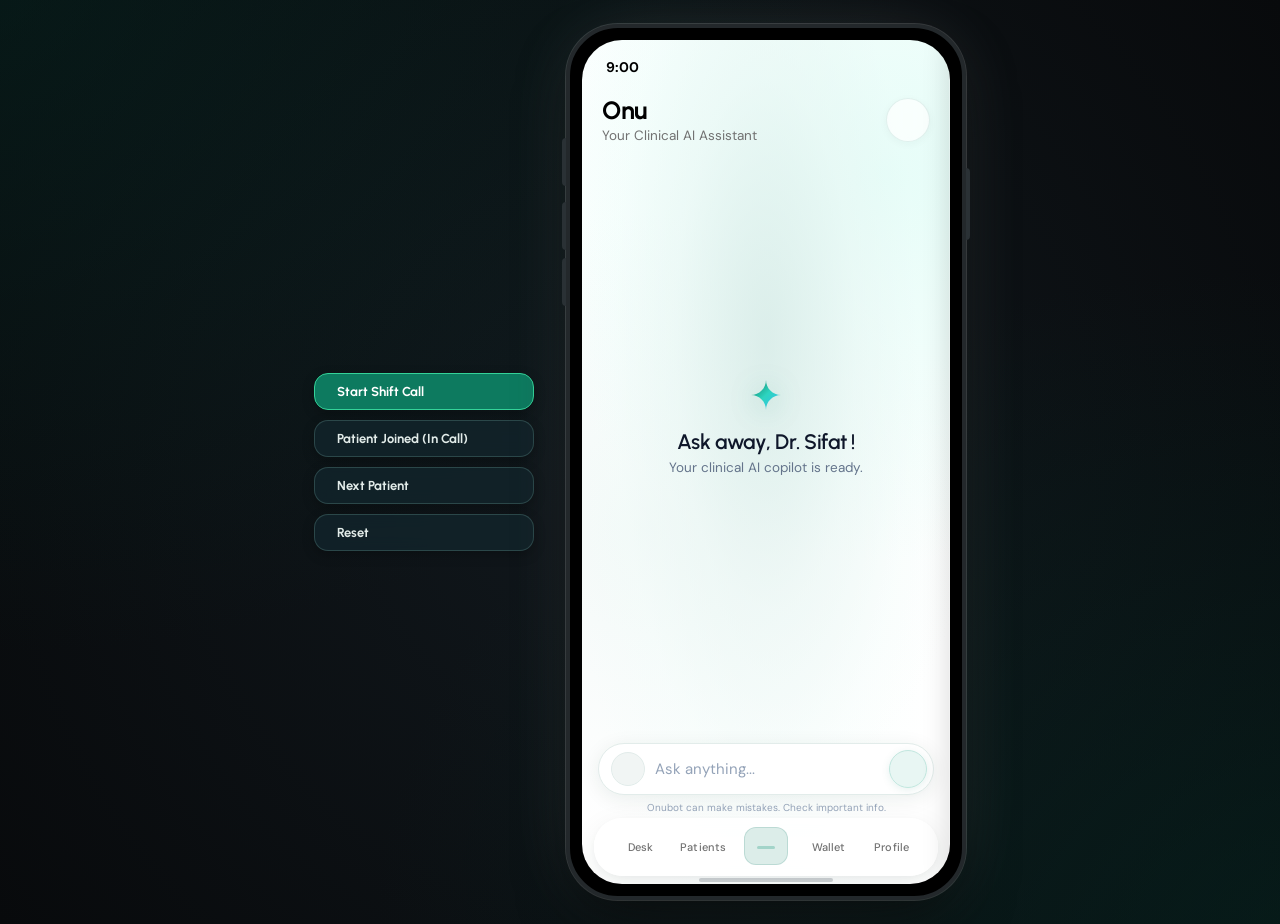
==== index.html @ bc471917 "Implement recurring shifts scope management: 'This shift only' vs 'This and future shifts' for edit " ====
<!DOCTYPE html>
<html lang="en">
<head>
  <meta charset="UTF-8">
  <meta name="viewport" content="width=device-width, initial-scale=1.0, interactive-widget=resizes-content">
  <title>Onu App — Doctor Desk & Shift Management</title>
  
  <!-- Google Fonts: Urbanist (Headings & Metrics) and DM Sans (Body & Meta) -->
  <link rel="preconnect" href="https://fonts.googleapis.com">
  <link rel="preconnect" href="https://fonts.gstatic.com" crossorigin>
  <link href="https://fonts.googleapis.com/css2?family=DM+Sans:ital,opsz,wght@0,9..40,100..1000;1,9..40,100..1000&family=Urbanist:ital,wght@0,100..900;1,100..900&display=swap" rel="stylesheet">

  <!-- Phosphor Icons (Regular, Fill & Bold) -->
  <link rel="stylesheet" type="text/css" href="https://unpkg.com/@phosphor-icons/web@2.1.1/src/regular/style.css"/>
  <link rel="stylesheet" type="text/css" href="https://unpkg.com/@phosphor-icons/web@2.1.1/src/fill/style.css"/>
  <link rel="stylesheet" type="text/css" href="https://unpkg.com/@phosphor-icons/web@2.1.1/src/bold/style.css"/>

  <style>
    :root {
      /* Brand Color Tokens (Strict Master Spec - Darker Rich Primary) */
      --color-primary-btn: #02241F;          /* Main button & dark primary CTA */
      --color-primary-btn-hover: #011714;
      --color-card-sage: #D6EAE6;            /* Hero card, calendar tile, pastel accents */
      --color-border-selected: #7EB8AE;      /* Soft, calming, noticeable selection border */
      --color-text-primary: #000000;         /* Primary headings, titles & key metrics */
      --color-text-secondary: #717171;       /* Subtitles, labels, queue info & meta */
      
      /* Auxiliary & Surface Tokens (White Canvas Standard) */
      --color-card-neutral: #F6F8F9;         /* Neutral secondary cards */
      --color-card-neutral-hover: #EEF2F4;
      --color-app-bg: #FFFFFF;               /* App screen canvas (Pure White) */
      --color-badge-bg: #FFFFFF;             /* White pill badges inside sage card */
      --color-bell-bg: #F1F5F9;              /* Bell circular container (Neutral Gray) */
      --color-dashed-border: #CAD8D5;        /* Secondary action border */
      --color-divider: #E2ECEA;              /* Clean metric divider */
      --color-toggle-active: #12242B;        /* Active toggle pill */
      --color-nav-inactive: #8E9F9D;         /* Inactive bottom nav icon & text */
      
      /* Typography System */
      --font-heading: 'Urbanist', -apple-system, BlinkMacSystemFont, sans-serif;
      --font-body: 'DM Sans', -apple-system, BlinkMacSystemFont, sans-serif;
      
      /* Master Spacing System */
      --spacing-section: 24px;   /* Uniform 24px distance between distinct sections */
      --spacing-element: 10px;   /* Uniform 10px distance between elements inside a section */
    }

    * {
      box-sizing: border-box;
      margin: 0;
      padding: 0;
      -webkit-font-smoothing: antialiased;
      -moz-osx-font-smoothing: grayscale;
    }

    body {
      min-height: 100vh;
      background: #0c1013;
      background-image: 
        radial-gradient(at 0% 0%, rgba(5, 46, 40, 0.4) 0px, transparent 50%),
        radial-gradient(at 100% 100%, rgba(5, 46, 40, 0.45) 0px, transparent 50%),
        radial-gradient(circle at 50% 50%, #11181d 0%, #080a0c 100%);
      font-family: var(--font-body);
      display: flex;
      flex-direction: row;
      flex-wrap: wrap;
      align-items: center;
      justify-content: center;
      gap: 32px;
      padding: 24px 16px;
    }

    /* Device Mockup Wrapper */
    .mockup-container {
      position: relative;
      width: 100%;
      max-width: 400px;
    }

    /* Phone Outer Frame */
    .phone-frame {
      position: relative;
      width: 100%;
      background: #000000;
      border-radius: 52px;
      padding: 12px;
      box-shadow: 
        0 0 0 1px rgba(255, 255, 255, 0.15),
        0 25px 60px -15px rgba(0, 0, 0, 0.8),
        0 0 80px -20px rgba(214, 234, 230, 0.2);
      border: 4px solid #23282b;
    }

    /* Side Buttons on Frame */
    .phone-frame::before {
      content: '';
      position: absolute;
      top: 110px;
      left: -8px;
      width: 4px;
      height: 48px;
      background: #2a3135;
      border-radius: 4px 0 0 4px;
      box-shadow: 0 64px 0 #2a3135, 0 120px 0 #2a3135;
    }

    .phone-frame::after {
      content: '';
      position: absolute;
      top: 140px;
      right: -8px;
      width: 4px;
      height: 72px;
      background: #2a3135;
      border-radius: 0 4px 4px 0;
    }

    /* Inner Screen Glass */
    .phone-screen {
      position: relative;
      width: 100%;
      height: 844px;
      background: var(--color-app-bg);
      border-radius: 40px;
      overflow: hidden;
      display: flex;
      flex-direction: column;
      user-select: none;
      contain: paint layout;
      transition: background 0.3s ease;
    }

    /* Seamless full-screen ambient gradient on phone-screen when Onu is active */
    .phone-screen:has(#pageOnu.active-page:not(.chat-active)) {
      background: 
        radial-gradient(ellipse at 50% 36%, rgba(214, 234, 230, 0.8) 0%, rgba(232, 246, 243, 0.55) 35%, rgba(240, 253, 250, 0.28) 58%, rgba(255, 255, 255, 0) 80%),
        radial-gradient(circle at 82% 16%, rgba(204, 251, 241, 0.55) 0%, rgba(255, 255, 255, 0) 50%),
        radial-gradient(circle at 18% 58%, rgba(239, 247, 245, 0.75) 0%, rgba(255, 255, 255, 0) 55%),
        #FFFFFF !important;
    }

    .phone-screen:has(#pageOnu.active-page:not(.chat-active)) .status-bar {
      background: transparent !important;
    }

    /* Status Bar */
    .status-bar {
      height: 44px;
      padding: 10px 24px 0;
      display: flex;
      justify-content: space-between;
      align-items: center;
      background: var(--color-app-bg);
      z-index: 50;
      position: relative;
      transition: background-color 0.3s cubic-bezier(0.16, 1, 0.3, 1), color 0.3s cubic-bezier(0.16, 1, 0.3, 1);
    }

    .status-time {
      font-family: var(--font-body);
      font-size: 14px;
      font-weight: 700;
      color: var(--color-text-primary);
      letter-spacing: -0.01em;
      cursor: pointer;
      user-select: none;
      transition: opacity 0.15s ease;
    }

    .status-time:hover {
      opacity: 0.7;
    }

    .status-icons {
      display: flex;
      align-items: center;
      gap: 7px;
      color: var(--color-text-primary);
      font-size: 17px;
    }

    /* Pages Container for Smooth View Transitions */
    .pages-slider {
      flex: 1;
      position: relative;
      overflow: hidden;
      display: flex;
    }

    .app-page {
      position: absolute;
      top: 0;
      left: 0;
      width: 100%;
      height: 100%;
      padding: 12px 20px 90px 20px; /* Generous bottom clearance to prevent any overlap */
      overflow-y: auto;
      overflow-x: hidden;
      display: flex;
      flex-direction: column;
      gap: var(--spacing-section); /* Strict 24px distance between distinct sections */
      scrollbar-width: none;
      transition: transform 0.35s cubic-bezier(0.16, 1, 0.3, 1), opacity 0.35s ease;
    }

    .app-page::-webkit-scrollbar {
      display: none;
    }

    .app-page.active-page {
      transform: translateX(0);
      opacity: 1;
      pointer-events: auto;
      z-index: 2;
    }

    .app-page.page-left {
      transform: translateX(-100%);
      opacity: 0;
      pointer-events: none;
      z-index: 1;
    }

    .app-page.page-right {
      transform: translateX(100%);
      opacity: 0;
      pointer-events: none;
      z-index: 1;
    }

    /* Standard Section Groupings (10px gap inside sections) */
    .desk-top-group {
      display: flex;
      flex-direction: column;
      gap: 14px;
      flex-shrink: 0;
    }

    .desk-section,
    .patients-section,
    .profile-section,
    .schedule-section,
    .shifts-manage-section {
      display: flex;
      flex-direction: column;
      gap: var(--spacing-element); /* Strict 10px distance between title and content inside section */
      width: 100%;
      flex-shrink: 0;
    }

    /* ============================================================
       PAGE 1: MY DESK VIEW
       ============================================================ */
    .app-header {
      display: flex;
      justify-content: space-between;
      align-items: center;
      position: sticky;
      top: -12px;
      z-index: 35;
      background: var(--color-app-bg);
      padding: 12px 20px 8px 20px;
      margin: -12px -20px 0 -20px;
      flex-shrink: 0;
    }

    .header-text {
      display: flex;
      flex-direction: column;
      gap: 2px;
    }

    .header-title {
      font-family: var(--font-heading);
      font-size: 25px;
      font-weight: 700;
      color: var(--color-text-primary);
      letter-spacing: -0.02em;
      line-height: 1.15;
    }

    .header-subtitle {
      font-family: var(--font-body);
      font-size: 13.5px;
      color: var(--color-text-secondary);
      font-weight: 400;
    }

    .btn-circle-icon {
      width: 44px;
      height: 44px;
      border-radius: 50%;
      background: var(--color-bell-bg);
      border: none;
      display: flex;
      align-items: center;
      justify-content: center;
      cursor: pointer;
      color: #0F172A;
      font-size: 20px;
      transition: transform 0.15s ease, background 0.2s ease;
      position: relative;
    }

    .btn-circle-icon:active {
      transform: scale(0.92);
      background: #E2E8F0;
    }

    .btn-circle-icon.has-dot::after {
      content: '';
      position: absolute;
      top: 11px;
      right: 12px;
      width: 6px;
      height: 6px;
      background: #0F172A;
      border-radius: 50%;
    }

    .desk-top-group {
      display: flex;
      flex-direction: column;
      gap: 16px;
    }

    .quick-status-row {
      display: flex;
      align-items: stretch;
      gap: 10px;
    }

    /* Schedule Action Card + Clear Schedule Button (White Background & Stroke) */
    .schedule-action-card {
      flex: 1;
      height: 44px;
      background: #FFFFFF !important;
      border: 1px solid #E2E8F0 !important;
      border-radius: 14px !important;
      padding: 0 16px;
      display: flex;
      align-items: center;
      justify-content: space-between;
      cursor: pointer;
      box-sizing: border-box;
      transition: all 0.2s cubic-bezier(0.16, 1, 0.3, 1);
    }

    .schedule-action-card:hover {
      background: #FAFAFA !important;
      border-color: #CBD5E1 !important;
      transform: translateY(-1px);
    }

    .schedule-action-title {
      font-family: var(--font-heading);
      font-size: 14.5px;
      font-weight: 600;
      color: #1E293B;
      letter-spacing: -0.01em;
    }

    .schedule-action-caret {
      font-size: 14px;
      color: #94A3B8;
    }

    .btn-clear-schedule-action {
      width: 44px;
      height: 44px;
      min-width: 44px;
      max-width: 44px;
      background: #FFFFFF !important;
      border: 1px solid #E2E8F0 !important;
      border-radius: 14px !important;
      display: flex;
      align-items: center;
      justify-content: center;
      cursor: pointer;
      color: #64748B;
      font-size: 18px;
      transition: all 0.2s cubic-bezier(0.16, 1, 0.3, 1);
      box-sizing: border-box;
    }

    .btn-clear-schedule-action:hover {
      background: #FAFAFA !important;
      border-color: #CBD5E1 !important;
      color: #0F172A;
      transform: translateY(-1px);
    }

    .accepting-patients-card {
      flex: 1;
      background: linear-gradient(135deg, rgba(246, 248, 249, 0.95) 0%, rgba(238, 244, 243, 0.8) 100%);
      backdrop-filter: blur(16px);
      -webkit-backdrop-filter: blur(16px);
      border: 1.5px solid rgba(226, 236, 234, 0.85);
      border-radius: 16px;
      height: 64px;
      padding: 0 18px;
      display: flex;
      align-items: center;
      justify-content: space-between;
      box-shadow: 0 4px 16px -2px rgba(0, 0, 0, 0.03), inset 0 1px 1px rgba(255, 255, 255, 0.9);
      transition: all 0.2s ease;
      cursor: pointer;
    }

    .accepting-patients-card:hover {
      background: linear-gradient(135deg, rgba(240, 244, 243, 0.98) 0%, rgba(230, 238, 236, 0.85) 100%);
      border-color: rgba(126, 184, 174, 0.35);
    }

    .accepting-patients-label {
      font-family: var(--font-heading);
      font-size: 15.5px;
      font-weight: 700;
      color: var(--color-primary-btn);
      letter-spacing: -0.01em;
      transition: color 0.2s ease;
    }

    .accepting-patients-label.offline {
      color: #991B1B;
      display: inline-flex;
      align-items: center;
      gap: 6px;
    }

    .accepting-patients-label.offline::before {
      content: '';
      width: 6px;
      height: 6px;
      border-radius: 50%;
      background: #D92D20;
    }

    .toggle-container {
      position: relative;
      width: 48px;
      height: 28px;
      cursor: pointer;
    }

    .toggle-checkbox {
      opacity: 0;
      width: 0;
      height: 0;
      position: absolute;
    }

    .toggle-slider {
      position: absolute;
      top: 0;
      left: 0;
      right: 0;
      bottom: 0;
      background-color: var(--color-toggle-active);
      border-radius: 34px;
      transition: 0.25s cubic-bezier(0.4, 0, 0.2, 1);
    }

    .toggle-slider:before {
      position: absolute;
      content: "";
      height: 22px;
      width: 22px;
      left: 23px;
      bottom: 3px;
      background-color: #ffffff;
      border-radius: 50%;
      box-shadow: 0 2px 4px rgba(0, 0, 0, 0.25);
      transition: 0.25s cubic-bezier(0.4, 0, 0.2, 1);
    }

    .toggle-checkbox:not(:checked) + .toggle-slider {
      background-color: #d1dcda;
    }

    .toggle-checkbox:not(:checked) + .toggle-slider:before {
      transform: translateX(-20px);
    }

    .calendar-action-btn {
      width: 64px;
      height: 64px;
      border-radius: 18px;
      background: linear-gradient(135deg, rgba(239, 247, 245, 0.95) 0%, rgba(214, 234, 230, 0.8) 100%);
      backdrop-filter: blur(16px);
      -webkit-backdrop-filter: blur(16px);
      border: 1.5px solid rgba(126, 184, 174, 0.4);
      display: flex;
      align-items: center;
      justify-content: center;
      cursor: pointer;
      color: var(--color-primary-btn);
      font-size: 24px;
      transition: transform 0.15s ease, background 0.2s ease, box-shadow 0.2s ease;
      flex-shrink: 0;
      box-shadow: 0 4px 16px -2px rgba(5, 46, 40, 0.06), inset 0 1px 1px rgba(255, 255, 255, 0.9);
    }

    .calendar-action-btn:hover {
      background: linear-gradient(135deg, rgba(230, 242, 239, 0.98) 0%, rgba(205, 228, 223, 0.88) 100%);
      border-color: rgba(126, 184, 174, 0.55);
    }

    .calendar-action-btn:active {
      transform: scale(0.93);
      background: #c2e0d9;
    }

    .section-header {
      display: flex;
      justify-content: space-between;
      align-items: baseline;
      margin: 0;
      padding: 0;
      flex-shrink: 0;
    }

    .section-text-group {
      display: flex;
      flex-direction: column;
      gap: 2px;
      flex-shrink: 0;
    }

    .section-title {
      font-family: var(--font-heading);
      font-size: 20px;
      font-weight: 600;
      color: var(--color-text-primary);
      letter-spacing: -0.02em;
      line-height: 1.2;
    }

    .section-subtitle {
      font-family: var(--font-body);
      font-size: 13px;
      font-weight: 400;
      color: var(--color-text-secondary);
      line-height: 1.3;
    }

    .section-meta {
      font-family: var(--font-body);
      font-size: 13.5px;
      font-weight: 500;
      color: var(--color-text-secondary);
    }

    .btn-desk-view-all {
      background: none;
      border: none;
      padding: 0;
      display: flex;
      align-items: center;
      gap: 4px;
      font-family: var(--font-heading);
      font-size: 13.5px;
      font-weight: 600;
      color: #64748B;
      cursor: pointer;
      transition: color 0.15s ease, transform 0.1s ease;
    }

    .btn-desk-view-all:hover {
      color: #0F172A;
      transform: translateX(1px);
    }

    .btn-desk-view-all i {
      font-size: 14px;
      color: #94A3B8;
    }

    .patient-hero-card {
      background: linear-gradient(135deg, rgba(239, 247, 245, 0.95) 0%, rgba(214, 234, 230, 0.8) 100%) !important;
      backdrop-filter: blur(16px);
      -webkit-backdrop-filter: blur(16px);
      border: 1.5px solid rgba(126, 184, 174, 0.4) !important;
      border-radius: 20px !important;
      padding: 18px 18px 16px;
      display: flex;
      flex-direction: column;
      position: relative;
      flex-shrink: 0;
      box-shadow: 0 4px 20px -2px rgba(5, 46, 40, 0.06), inset 0 1px 1px rgba(255, 255, 255, 0.95) !important;
      transition: all 0.25s cubic-bezier(0.16, 1, 0.3, 1);
    }

    .patient-hero-card.offline-card {
      background: #FEF3F2;
      border: none;
      box-shadow: none;
      padding: 16px;
    }

    .patient-hero-card.locked-card {
      background: #F4F6F8;
      border: none;
      box-shadow: none;
    }

    .patient-hero-card.no-shift-card {
      background: #F4F6F8;
      border: none;
      box-shadow: none;
      padding: 16px;
    }

    .card-meta-row {
      display: flex;
      justify-content: space-between;
      align-items: center;
      margin-bottom: 10px;
    }

    .hero-meta-text {
      font-family: var(--font-heading);
      font-size: 13px;
      font-weight: 600;
      color: #64748B;
      letter-spacing: -0.01em;
      display: inline-flex;
      align-items: center;
    }

    .patient-hero-card.inperson-card {
      background: #EFF6FF;
      border: none;
      box-shadow: none;
    }

    .patient-hero-card.inperson-card .hero-meta-text {
      color: #1D4ED8;
    }

    .patient-hero-card.inperson-card .patient-info {
      color: #3B5B84;
    }

    .patient-hero-card.inperson-card .btn-hero-action {
      background: #0B2238;
      color: #ffffff;
      box-shadow: none;
    }

    .patient-hero-card.inperson-card .btn-hero-action:hover {
      background: #071930;
    }

    .patient-details {
      margin-bottom: 14px;
    }

    .patient-name {
      font-family: var(--font-heading);
      font-size: 19px;
      font-weight: 700;
      color: #0F172A;
      letter-spacing: -0.02em;
      margin-bottom: 2px;
    }

    .patient-info {
      font-family: var(--font-body);
      font-size: 13px;
      color: #64748B;
      font-weight: 400;
      display: flex;
      align-items: center;
      gap: 6px;
    }

    .dot-separator {
      font-size: 10px;
      color: #94A3B8;
    }

    .btn-hero-action {
      background: var(--color-primary-btn, #052E28);
      color: #ffffff;
      border: none;
      border-radius: 12px;
      height: 44px;
      width: 100%;
      display: flex;
      align-items: center;
      justify-content: center;
      gap: 8px;
      font-family: var(--font-heading);
      font-size: 14.5px;
      font-weight: 700;
      letter-spacing: -0.01em;
      cursor: pointer;
      box-shadow: none;
      transition: background 0.15s ease, transform 0.1s ease;
    }

    .btn-hero-action i {
      font-size: 18px;
    }

    .btn-hero-action:hover {
      background: var(--color-primary-btn-hover, #02241F);
    }

    .btn-hero-action:active {
      transform: scale(0.98);
    }

    /* Swipeable Patient Card & Wise Minimal Desk Styles */
    .patient-carousel-wrapper {
      position: relative;
      width: 100%;
      overflow: hidden;
      touch-action: pan-y;
      user-select: none;
    }

    .patient-swipe-card {
      background: linear-gradient(135deg, rgba(239, 247, 245, 0.95) 0%, rgba(214, 234, 230, 0.8) 100%) !important;
      backdrop-filter: blur(16px);
      -webkit-backdrop-filter: blur(16px);
      border: 1.5px solid rgba(126, 184, 174, 0.4) !important;
      border-radius: 20px !important;
      padding: 20px 20px;
      min-height: 108px;
      display: flex;
      flex-direction: column;
      justify-content: center;
      cursor: grab;
      user-select: none;
      -webkit-user-select: none;
      box-shadow: 0 4px 20px -2px rgba(5, 46, 40, 0.06), inset 0 1px 1px rgba(255, 255, 255, 0.95) !important;
      transition: transform 0.22s cubic-bezier(0.16, 1, 0.3, 1), opacity 0.22s ease, background 0.15s ease, border-color 0.15s ease;
      position: relative;
      box-sizing: border-box;
    }

    .patient-swipe-card:hover {
      background: linear-gradient(135deg, rgba(232, 244, 241, 0.98) 0%, rgba(206, 230, 225, 0.88) 100%) !important;
      border-color: rgba(126, 184, 174, 0.55) !important;
    }

    .patient-swipe-card:active {
      cursor: grabbing;
    }

    .patient-card-top-row {
      display: flex;
      justify-content: space-between;
      align-items: center;
      margin-bottom: 0;
    }

    .patient-card-name-group {
      display: flex;
      flex-direction: column;
      gap: 3px;
      min-width: 0;
    }

    .patient-card-name {
      font-family: var(--font-heading);
      font-size: 21px;
      font-weight: 700;
      color: #0F172A;
      letter-spacing: -0.02em;
      line-height: 1.25;
      margin: 0;
    }

    .patient-card-subtitle {
      font-family: var(--font-body);
      font-size: 14px;
      color: #64748B;
      font-weight: 500;
      line-height: 1.25;
      margin: 0;
    }

    .patient-card-status-badge {
      display: inline-flex;
      align-items: center;
      gap: 6px;
      padding: 0;
      background: transparent;
      border: none;
      font-family: var(--font-heading);
      font-size: 13px;
      font-weight: 700;
      letter-spacing: -0.01em;
      flex-shrink: 0;
      color: #059669;
    }

    .patient-card-status-badge.in-call {
      background: transparent;
      color: #059669;
      border: none;
      padding: 0;
    }

    .patient-card-status-badge.draft-rx {
      background: transparent;
      color: #64748B;
      border: none;
      padding: 0;
    }

    .patient-card-status-badge.calling {
      display: none;
      background: transparent;
      color: #2563EB;
      border: none;
      padding: 0;
    }

    .patient-card-status-badge.queued {
      display: none;
      background: transparent;
      color: #64748B;
      border: none;
      padding: 0;
    }

    .patient-card-actions-row {
      display: flex;
      align-items: center;
      gap: 10px;
      margin-top: 16px;
    }

    .btn-card-join {
      width: 100%;
      height: 46px;
      border-radius: 14px;
      background: #0F172A;
      color: #FFFFFF;
      font-family: var(--font-heading);
      font-size: 14px;
      font-weight: 700;
      border: none;
      cursor: pointer;
      display: flex;
      align-items: center;
      justify-content: center;
      gap: 8px;
      transition: background 0.15s ease, transform 0.1s ease;
    }

    .btn-card-join:hover {
      background: #000000;
    }

    .btn-card-join:active {
      transform: scale(0.98);
    }

    .btn-card-join.pulsing-join {
      background: #0F172A;
      box-shadow: 0 0 0 4px rgba(15, 23, 42, 0.15);
      animation: joinPulse 2s infinite;
    }

    @keyframes joinPulse {
      0% { box-shadow: 0 0 0 0 rgba(15, 23, 42, 0.3); }
      70% { box-shadow: 0 0 0 10px rgba(15, 23, 42, 0); }
      100% { box-shadow: 0 0 0 0 rgba(15, 23, 42, 0); }
    }

    .btn-card-finish-rx {
      width: 100%;
      height: 44px;
      border-radius: 12px;
      background: #F1F5F9;
      color: #0F172A;
      border: 1px solid #E2E8F0;
      font-family: var(--font-heading);
      font-size: 14px;
      font-weight: 600;
      cursor: pointer;
      display: flex;
      align-items: center;
      justify-content: center;
      gap: 8px;
      transition: background 0.15s ease, border-color 0.15s ease, transform 0.1s ease;
    }

    .btn-card-finish-rx i {
      font-size: 16px;
      color: #475569;
    }

    .btn-card-finish-rx:hover {
      background: #E2E8F0;
      border-color: #CBD5E1;
      color: #000000;
    }

    .btn-card-finish-rx:active {
      transform: scale(0.98);
    }

    .carousel-pagination-row {
      display: flex;
      align-items: center;
      justify-content: center;
      margin-top: 10px;
      margin-bottom: 2px;
      padding: 0 4px;
    }

    .carousel-dots-cluster {
      display: flex;
      align-items: center;
      gap: 5px;
    }

    .carousel-dot {
      width: 6px;
      height: 6px;
      border-radius: 50%;
      background: #CBD5E1;
      cursor: pointer;
      transition: all 0.2s cubic-bezier(0.16, 1, 0.3, 1);
    }

    .carousel-dot.active {
      width: 18px;
      border-radius: 4px;
      background: #0F172A;
    }

    .carousel-dot.in-call-dot {
      background: #10B981 !important;
      box-shadow: 0 0 0 3px rgba(16, 185, 129, 0.35);
      animation: dotPulse 1.8s infinite;
    }

    @keyframes dotPulse {
      0% { box-shadow: 0 0 0 0 rgba(16, 185, 129, 0.5); }
      70% { box-shadow: 0 0 0 6px rgba(16, 185, 129, 0); }
      100% { box-shadow: 0 0 0 0 rgba(16, 185, 129, 0); }
    }

    /* Desk Plain-Text Pre-Visit Section (Wise Minimal Aesthetic - Flat White Surface) */
    .desk-previsit-stream {
      display: flex;
      flex-direction: column;
      gap: 12px;
      margin-top: 26px;
      padding-top: 20px;
      border-top: 1px solid #F1F5F9;
      font-family: var(--font-body);
    }

    .desk-previsit-stream-header {
      display: flex;
      align-items: center;
      justify-content: space-between;
      margin-bottom: 14px;
    }

    .desk-previsit-stream-title {
      font-family: var(--font-heading);
      font-size: 16px;
      font-weight: 700;
      color: #0F172A;
      letter-spacing: -0.01em;
    }

    .desk-previsit-stream-tag {
      display: none !important;
    }

    .desk-previsit-content-body {
      display: flex;
      flex-direction: column;
      transition: opacity 0.18s ease, transform 0.18s cubic-bezier(0.16, 1, 0.3, 1);
    }

    .desk-previsit-content-body.fade-out {
      opacity: 0;
      transform: translateY(4px);
    }

    .desk-previsit-symptom-name {
      font-family: var(--font-heading);
      font-size: 15.5px;
      font-weight: 700;
      color: #0F172A;
      line-height: 1.3;
    }

    .desk-previsit-meta-pills {
      display: flex;
      align-items: center;
      gap: 8px;
      font-size: 12.5px;
      color: #64748B;
      margin-top: 4px;
      margin-bottom: 14px;
    }

    .desk-previsit-quote-block {
      font-family: var(--font-body);
      font-size: 13.5px;
      line-height: 1.6;
      color: #334155;
      background: transparent;
      border: none;
      padding: 0;
      margin-bottom: 16px;
      font-style: normal;
    }

    .desk-previsit-files-row {
      display: none !important; /* Kept minimal on Desk; full docs viewed in Appointment Details */
    }

    .desk-previsit-file-chip {
      display: inline-flex;
      align-items: center;
      gap: 6px;
      padding: 5px 12px;
      background: transparent;
      border: 1px solid #E2E8F0;
      border-radius: 8px;
      font-size: 12px;
      font-weight: 500;
      color: #334155;
      cursor: pointer;
      transition: background 0.15s ease, border-color 0.15s ease;
    }

    .desk-previsit-file-chip:hover {
      background: #E2E8F0;
      border-color: #CBD5E1;
    }

    .desk-previsit-file-chip i {
      color: #64748B;
      font-size: 14px;
    }

    .btn-see-full-details {
      background: none;
      border: none;
      padding: 4px 0;
      display: inline-flex;
      align-items: center;
      gap: 6px;
      font-family: var(--font-heading);
      font-size: 13.5px;
      font-weight: 600;
      color: #0F172A;
      cursor: pointer;
      align-self: flex-start;
      margin-top: 6px;
      transition: color 0.15s ease, transform 0.1s ease;
    }

    .btn-see-full-details:hover {
      color: #475569;
      transform: translateX(2px);
    }

    /* Native-Style Floating App Push Notification Banner (Dropdown & Auto-Dismiss) */
    .app-push-notification {
      position: absolute;
      top: 10px;
      left: 12px;
      right: 12px;
      background: rgba(15, 23, 42, 0.94);
      backdrop-filter: blur(16px);
      -webkit-backdrop-filter: blur(16px);
      border: 1px solid rgba(255, 255, 255, 0.15);
      border-radius: 18px;
      padding: 12px 14px;
      color: #FFFFFF;
      box-shadow: 0 12px 36px rgba(0, 0, 0, 0.35), 0 2px 8px rgba(0, 0, 0, 0.2);
      z-index: 250;
      display: flex;
      flex-direction: column;
      gap: 6px;
      cursor: pointer;
      transform: translateY(-140%);
      opacity: 0;
      pointer-events: none;
      transition: transform 0.38s cubic-bezier(0.16, 1, 0.3, 1), opacity 0.3s ease;
    }

    .app-push-notification.show {
      transform: translateY(0);
      opacity: 1;
      pointer-events: auto;
    }

    .push-notif-app-header {
      display: flex;
      align-items: center;
      justify-content: space-between;
    }

    .push-notif-brand {
      display: flex;
      align-items: center;
      gap: 6px;
    }

    .push-notif-icon-box {
      width: 18px;
      height: 18px;
      border-radius: 5px;
      background: #10B981;
      color: #02241F;
      display: flex;
      align-items: center;
      justify-content: center;
      font-size: 11px;
    }

    .push-notif-app-name {
      font-family: var(--font-heading);
      font-size: 11px;
      font-weight: 800;
      color: #94A3B8;
      letter-spacing: 0.06em;
    }

    .push-notif-dot {
      color: #64748B;
      font-size: 10px;
    }

    .push-notif-time {
      font-family: var(--font-body);
      font-size: 11px;
      color: #94A3B8;
    }

    .btn-push-notif-close {
      background: none;
      border: none;
      color: #94A3B8;
      font-size: 14px;
      cursor: pointer;
      padding: 2px;
      display: flex;
      align-items: center;
      justify-content: center;
      transition: color 0.15s ease;
    }

    .btn-push-notif-close:hover {
      color: #FFFFFF;
    }

    .push-notif-content-row {
      display: flex;
      align-items: center;
      justify-content: space-between;
      gap: 10px;
    }

    .push-notif-text-block {
      display: flex;
      flex-direction: column;
      gap: 2px;
      min-width: 0;
      flex: 1;
    }

    .push-notif-title {
      font-family: var(--font-heading);
      font-size: 13.5px;
      font-weight: 700;
      color: #FFFFFF;
      margin: 0;
      white-space: nowrap;
      overflow: hidden;
      text-overflow: ellipsis;
    }

    .push-notif-subtitle {
      font-family: var(--font-body);
      font-size: 12px;
      color: #CBD5E1;
      margin: 0;
      white-space: nowrap;
      overflow: hidden;
      text-overflow: ellipsis;
    }

    .btn-push-notif-join {
      background: #10B981;
      color: #02241F;
      border: none;
      border-radius: 100px;
      padding: 6px 14px;
      font-family: var(--font-heading);
      font-size: 12.5px;
      font-weight: 800;
      cursor: pointer;
      flex-shrink: 0;
      transition: background 0.15s ease;
    }

    .btn-push-notif-join:hover {
      background: #34D399;
    }

    /* Full Screen Doctor Shift Readiness Call Modal */
    .doctor-shift-call-modal {
      position: absolute;
      top: 0;
      left: 0;
      right: 0;
      bottom: 0;
      background: #011915;
      background-image: 
        radial-gradient(ellipse at 50% 25%, rgba(16, 185, 129, 0.18) 0%, transparent 60%),
        radial-gradient(circle at 50% 80%, rgba(5, 46, 40, 0.4) 0%, transparent 50%);
      color: #FFFFFF;
      z-index: 200;
      display: flex;
      flex-direction: column;
      justify-content: space-between;
      align-items: center;
      padding: 56px 24px 44px 24px;
      box-sizing: border-box;
      opacity: 0;
      pointer-events: none;
      transition: opacity 0.3s cubic-bezier(0.16, 1, 0.3, 1);
    }

    .doctor-shift-call-modal.active {
      opacity: 1;
      pointer-events: auto;
    }

    .shift-call-center-group {
      display: flex;
      flex-direction: column;
      align-items: center;
      text-align: center;
      gap: 20px;
      width: 100%;
    }

    .shift-call-avatar-wrap {
      position: relative;
      width: 96px;
      height: 96px;
      display: flex;
      align-items: center;
      justify-content: center;
      margin-bottom: 8px;
    }

    .shift-call-pulse-ring {
      position: absolute;
      width: 100%;
      height: 100%;
      border-radius: 50%;
      border: 1.5px solid rgba(16, 185, 129, 0.45);
      animation: callRingPulse 2.4s infinite cubic-bezier(0.215, 0.61, 0.355, 1);
    }

    .shift-call-pulse-ring.ring-2 {
      animation-delay: 0.8s;
    }

    @keyframes callRingPulse {
      0% { transform: scale(0.9); opacity: 0.8; }
      100% { transform: scale(1.9); opacity: 0; }
    }

    .shift-call-icon-box {
      width: 76px;
      height: 76px;
      border-radius: 50%;
      background: linear-gradient(135deg, #052E28 0%, #0D7A5F 100%);
      border: 2px solid rgba(255, 255, 255, 0.25);
      display: flex;
      align-items: center;
      justify-content: center;
      font-size: 36px;
      color: #34D399;
      box-shadow: 0 10px 25px rgba(0, 0, 0, 0.4);
      z-index: 2;
    }

    .shift-call-badge {
      display: inline-flex;
      align-items: center;
      gap: 6px;
      background: rgba(16, 185, 129, 0.15);
      color: #34D399;
      border: 1px solid rgba(16, 185, 129, 0.3);
      font-family: var(--font-heading);
      font-size: 12px;
      font-weight: 700;
      padding: 4px 12px;
      border-radius: 20px;
      text-transform: uppercase;
      letter-spacing: 0.05em;
    }

    .shift-call-title {
      font-family: var(--font-heading);
      font-size: 26px;
      font-weight: 800;
      color: #FFFFFF;
      letter-spacing: -0.02em;
      line-height: 1.2;
      margin: 0;
    }

    .shift-call-subtitle {
      font-family: var(--font-heading);
      font-size: 14px;
      font-weight: 600;
      color: #94A3B8;
      margin: 0;
    }

    .shift-call-desc {
      font-family: var(--font-body);
      font-size: 13.5px;
      line-height: 1.5;
      color: #CBD5E1;
      max-width: 280px;
      margin: 0 auto;
    }

    .shift-call-bottom-group {
      width: 100%;
      display: flex;
      flex-direction: column;
      gap: 16px;
    }

    .btn-shift-call-accept {
      width: 100%;
      height: 52px;
      background: #10B981;
      color: #02241F;
      border: none;
      border-radius: 16px;
      font-family: var(--font-heading);
      font-size: 16px;
      font-weight: 800;
      display: flex;
      align-items: center;
      justify-content: center;
      gap: 10px;
      cursor: pointer;
      box-shadow: 0 8px 24px rgba(16, 185, 129, 0.35);
      transition: background 0.15s ease, transform 0.1s ease;
    }

    .btn-shift-call-accept:hover {
      background: #34D399;
      transform: translateY(-1px);
    }

    .btn-shift-call-accept:active {
      transform: scale(0.98);
    }

    .shift-call-delay-section {
      display: flex;
      flex-direction: column;
      align-items: center;
      gap: 8px;
    }

    .shift-delay-label {
      font-family: var(--font-heading);
      font-size: 12px;
      font-weight: 600;
      color: #64748B;
      text-transform: uppercase;
      letter-spacing: 0.04em;
    }

    .shift-delay-pills-row {
      display: flex;
      align-items: center;
      gap: 8px;
      width: 100%;
    }

    .btn-delay-pill {
      flex: 1;
      height: 38px;
      background: rgba(255, 255, 255, 0.08);
      border: 1px solid rgba(255, 255, 255, 0.12);
      border-radius: 10px;
      color: #E2E8F0;
      font-family: var(--font-heading);
      font-size: 13px;
      font-weight: 600;
      cursor: pointer;
      transition: background 0.15s ease, border-color 0.15s ease;
    }

    .btn-delay-pill:hover {
      background: rgba(255, 255, 255, 0.16);
      border-color: rgba(255, 255, 255, 0.25);
      color: #FFFFFF;
    }

    /* Simulation Controls Column List (Outside Phone Frame) */
    .sim-controls-bar {
      display: flex;
      flex-direction: column;
      align-items: stretch;
      gap: 10px;
      width: 220px;
      margin: 0;
      flex-shrink: 0;
    }

    .btn-sim-trigger {
      background: rgba(18, 36, 43, 0.85);
      backdrop-filter: blur(8px);
      -webkit-backdrop-filter: blur(8px);
      border: 1px solid rgba(126, 184, 174, 0.25);
      color: #E2ECE9;
      font-family: var(--font-heading);
      font-size: 13px;
      font-weight: 700;
      padding: 10px 14px;
      border-radius: 14px;
      cursor: pointer;
      display: flex;
      align-items: center;
      justify-content: flex-start;
      gap: 8px;
      width: 100%;
      box-sizing: border-box;
      transition: all 0.15s ease;
      box-shadow: 0 4px 12px rgba(0, 0, 0, 0.25);
    }

    .btn-sim-trigger:hover {
      background: #052E28;
      border-color: #34D399;
      color: #34D399;
      transform: translateY(-1px);
    }

    .btn-sim-trigger:active {
      transform: scale(0.98);
    }

    .btn-sim-trigger i {
      font-size: 16px;
    }

    .btn-sim-trigger.accent {
      background: #0D7A5F;
      border-color: #34D399;
      color: #FFFFFF;
    }

    .offline-empty-state {
      display: flex;
      flex-direction: column;
      gap: 12px;
    }

    .offline-icon-row {
      display: flex;
      align-items: center;
      justify-content: space-between;
      margin-bottom: 4px;
    }

    .offline-desk-icon-box {
      width: 38px;
      height: 38px;
      border-radius: 12px;
      background: rgba(217, 45, 32, 0.1);
      border: none;
      display: flex;
      align-items: center;
      justify-content: center;
      color: #D92D20;
      font-size: 20px;
      box-shadow: none;
    }

    .offline-status-tag {
      background: rgba(217, 45, 32, 0.1);
      border: none;
      padding: 4px 12px;
      border-radius: 50px;
      font-family: var(--font-body);
      font-size: 12px;
      font-weight: 700;
      color: #B42318;
      display: inline-flex;
      align-items: center;
      gap: 5px;
      box-shadow: none;
    }

    .offline-text-group {
      display: flex;
      flex-direction: column;
      gap: 4px;
    }

    .offline-title {
      font-family: var(--font-heading);
      font-size: 20px;
      font-weight: 700;
      color: #0F172A;
      letter-spacing: -0.02em;
    }

    .offline-description {
      font-family: var(--font-body);
      font-size: 13.5px;
      color: #64748B;
      line-height: 1.45;
      font-weight: 400;
    }

    .btn-view-appointments {
      width: 100%;
      height: 48px;
      min-height: 48px;
      max-height: 48px;
      flex-shrink: 0;
      background: #F4F6F8;
      border: none;
      border-radius: 16px;
      box-shadow: none;
      display: flex;
      align-items: center;
      justify-content: space-between;
      padding: 0 18px;
      font-family: var(--font-heading);
      font-size: 14px;
      font-weight: 600;
      color: #0F172A;
      cursor: pointer;
      transition: background 0.15s ease, transform 0.1s ease;
    }

    .btn-view-appointments i {
      font-size: 16px;
      color: #94A3B8;
      transition: transform 0.15s ease, color 0.15s ease;
    }

    .btn-view-appointments:hover {
      background: #ECEFF2;
    }

    .btn-view-appointments:hover i {
      transform: translateX(3px);
      color: #0F172A;
    }

    .btn-view-appointments:active {
      transform: scale(0.98);
    }

    .financial-section {
      display: flex;
      flex-direction: column;
      gap: 12px;
      flex-shrink: 0;
    }

    .financial-header {
      display: flex;
      justify-content: space-between;
      align-items: center;
      cursor: pointer;
      flex-shrink: 0;
    }

    .financial-header .arrow-icon {
      color: #94A3B8;
      font-size: 16px;
      transition: transform 0.2s ease, color 0.2s ease;
    }

    .financial-header:hover .arrow-icon {
      transform: translateX(3px);
      color: #0F172A;
    }

    .financial-card {
      background: #FFFFFF !important;
      border: 1px solid #E2E8F0 !important;
      border-radius: 18px !important;
      padding: 18px 20px !important;
      display: flex;
      align-items: center;
      flex-shrink: 0;
      box-shadow: none !important;
      transition: background 0.15s ease;
    }

    .financial-card:hover {
      background: #FAFAFA !important;
    }

    .financial-column {
      flex: 1;
      display: flex;
      flex-direction: column;
      gap: 4px;
    }

    .financial-column.right {
      padding-left: 10px;
    }

    .financial-column.left {
      padding-right: 10px;
    }

    .financial-divider {
      display: none !important;
    }

    .metric-label {
      font-family: var(--font-body);
      font-size: 12.5px;
      color: #64748B;
      font-weight: 500;
    }

    .metric-value {
      font-family: var(--font-heading);
      font-size: 20px;
      font-weight: 700;
      color: #475569;
      letter-spacing: -0.015em;
      line-height: 1.15;
    }

    /* ============================================================
       PAGE 2: EDIT SHIFT / SCHEDULE (7-Day Strip Starting Today)
       ============================================================ */
    .page-top-bar {
      display: flex;
      align-items: center;
      gap: 14px;
      position: sticky;
      top: -12px;
      z-index: 20;
      background: var(--color-app-bg);
      padding: 12px 0 10px 0;
      margin-top: -12px;
    }

    .page-top-title {
      font-family: var(--font-heading);
      font-size: 24px;
      font-weight: 700;
      color: var(--color-text-primary);
      letter-spacing: -0.02em;
    }

    /* 1-Week Date Strip Carousel Starting Today */
    .calendar-strip-section {
      display: flex;
      flex-direction: column;
      gap: 10px;
    }

    .month-header-row {
      display: flex;
      justify-content: space-between;
      align-items: center;
    }

    .month-label {
      font-family: var(--font-heading);
      font-size: 18px;
      font-weight: 800;
      color: #0F172A;
      letter-spacing: -0.01em;
    }

    .btn-schedule-calendar {
      display: inline-flex;
      align-items: center;
      gap: 6px;
      height: 38px;
      padding: 0 14px;
      border-radius: 10px;
      background: #EFF7F5;
      border: 1px solid #7EB8AE;
      color: #052E28;
      font-family: var(--font-heading);
      font-size: 13.5px;
      font-weight: 700;
      cursor: pointer;
      transition: all 0.18s ease;
      box-shadow: 0 1px 2px rgba(5, 46, 40, 0.04);
    }

    .btn-schedule-calendar i {
      font-size: 17px;
      color: #0E8070;
    }

    .btn-schedule-calendar:hover {
      background: #E2EFEA;
      border-color: #052E28;
      color: #031F1B;
      transform: translateY(-1px);
    }

    .btn-schedule-calendar:active {
      transform: translateY(0);
    }

    /* Date Carousel Horizontal Strip (Scrollable Full Month) */
    .date-carousel {
      display: flex;
      gap: 8px;
      overflow-x: auto;
      scroll-snap-type: x mandatory;
      padding: 4px 2px 8px;
      scrollbar-width: none;
      -webkit-overflow-scrolling: touch;
    }

    .date-carousel::-webkit-scrollbar {
      display: none;
    }

    .date-pill {
      flex: 0 0 54px;
      height: 68px;
      background: #FFFFFF;
      border-radius: 12px;
      display: flex;
      flex-direction: column;
      align-items: center;
      justify-content: center;
      gap: 4px;
      cursor: pointer;
      transition: all 0.18s cubic-bezier(0.16, 1, 0.3, 1);
      border: 1.5px solid #E2E8F0;
      scroll-snap-align: start;
      user-select: none;
    }

    .date-pill:hover:not(.active) {
      background: #F8FAFC;
      border-color: #CBD5E1;
      transform: translateY(-1px);
    }

    .date-pill.active {
      background: var(--color-primary-btn, #02241F) !important;
      border-color: var(--color-primary-btn, #02241F) !important;
      box-shadow: none !important;
    }

    .date-day-name {
      font-family: var(--font-body);
      font-size: 11px;
      font-weight: 700;
      color: #64748B;
      text-transform: uppercase;
      letter-spacing: 0.04em;
    }

    .date-day-num {
      font-family: var(--font-heading);
      font-size: 19px;
      font-weight: 800;
      color: #0F172A;
    }

    .date-pill.active .date-day-name {
      color: #A7D7CD !important;
      font-weight: 700;
    }

    .date-pill.active .date-day-num {
      color: #FFFFFF !important;
    }

    .btn-strip-scroll {
      width: 28px;
      height: 28px;
      border-radius: 8px;
      background: #F1F5F9;
      border: 1px solid #E2E8F0;
      display: flex;
      align-items: center;
      justify-content: center;
      color: #475569;
      font-size: 14px;
      cursor: pointer;
      transition: all 0.15s ease;
    }

    .btn-strip-scroll:hover {
      background: #E2E8F0;
      color: #0F172A;
    }

    .schedule-day-header {
      display: flex;
      justify-content: space-between;
      align-items: center;
      margin: 0;
      padding: 0;
      flex-shrink: 0;
    }

    .today-badge-chip {
      background: #E6F5F2;
      color: #0E8070;
      padding: 3px 10px;
      border-radius: 8px;
      font-family: var(--font-body);
      font-size: 12px;
      font-weight: 700;
      border: 1px solid #C4E7DE;
    }

    .shifts-list-container {
      display: flex;
      flex-direction: column;
      gap: 12px;
      width: 100%;
      flex-shrink: 0;
    }

    .saved-shift-card {
      background: #FFFFFF;
      border-radius: 16px;
      padding: 16px;
      display: flex;
      flex-direction: column;
      gap: 12px;
      border: 1.5px solid #E2E8F0;
      box-shadow: 0 1px 3px rgba(0,0,0,0.02);
      flex-shrink: 0;
      transition: all 0.18s ease;
    }

    .saved-shift-card:hover {
      box-shadow: 0 4px 12px rgba(0,0,0,0.05);
      border-color: #CBD5E1;
    }

    .saved-shift-top {
      display: flex;
      align-items: center;
      justify-content: space-between;
      width: 100%;
    }

    .shift-name-chip {
      background: #F1F5F9;
      border: 1px solid #E2E8F0;
      padding: 4px 10px;
      border-radius: 8px;
      font-family: var(--font-heading);
      font-size: 11.5px;
      font-weight: 800;
      color: #334155;
      letter-spacing: 0.04em;
      text-transform: uppercase;
      display: inline-flex;
      align-items: center;
      justify-content: center;
    }

    .shift-type-pill {
      padding: 4px 10px;
      border-radius: 8px;
      font-family: var(--font-heading);
      font-size: 11.5px;
      font-weight: 700;
      display: inline-flex;
      align-items: center;
      gap: 5px;
    }

    .shift-type-pill.tag-video {
      background: #EFF7F5;
      border: 1px solid #B8E2DC;
      color: #0E8070;
    }

    .shift-type-pill.tag-inperson {
      background: #EEF2FF;
      border: 1px solid #C7D2FE;
      color: #4F46E5;
    }

    .saved-shift-main {
      display: flex;
      flex-direction: column;
      gap: 4px;
    }

    .saved-shift-time {
      font-family: var(--font-heading);
      font-size: 18px;
      font-weight: 800;
      color: #0F172A;
      letter-spacing: -0.01em;
    }

    .saved-shift-capacity {
      font-family: var(--font-body);
      font-size: 13px;
      color: #64748B;
      font-weight: 600;
      display: flex;
      align-items: center;
      gap: 6px;
    }

    .saved-shift-capacity i {
      font-size: 14.5px;
      color: #64748B;
    }

    .time-input-tile.locked {
      opacity: 0.65;
      cursor: not-allowed;
      background: #F8FAF9 !important;
      border-color: #E2ECE9 !important;
    }

    .time-input-tile.locked:hover {
      border-color: #E2ECE9 !important;
      background: #F8FAF9 !important;
    }

    .saved-shift-actions-row {
      display: flex;
      gap: 8px;
      align-items: center;
      margin-top: 2px;
    }

    .btn-shift-edit {
      flex: 1;
      height: 40px;
      background: #F8FAFC;
      border: 1px solid #E2E8F0;
      border-radius: 10px;
      font-family: var(--font-heading);
      font-size: 13.5px;
      font-weight: 700;
      color: #1E293B;
      display: flex;
      align-items: center;
      justify-content: center;
      gap: 6px;
      cursor: pointer;
      transition: all 0.15s ease;
    }

    .btn-shift-edit:hover {
      background: #F1F5F9;
      border-color: #CBD5E1;
    }

    .btn-shift-delete {
      width: 40px;
      height: 40px;
      background: #FEF2F2;
      border: 1px solid #FEE2E2;
      border-radius: 10px;
      color: #EF4444;
      display: flex;
      align-items: center;
      justify-content: center;
      font-size: 16px;
      cursor: pointer;
      transition: all 0.15s ease;
    }

    .btn-shift-delete:hover {
      background: #FEE2E2;
      border-color: #FECACA;
    }

    /* Month Calendar Modal Bottom Sheet Styles */
    .month-cal-header {
      display: flex;
      justify-content: space-between;
      align-items: center;
      margin-bottom: 14px;
    }

    .month-cal-title-wrap {
      display: flex;
      align-items: center;
      gap: 12px;
    }

    .month-cal-title,
    .month-cal-big-title {
      font-family: var(--font-heading);
      font-size: 22px;
      font-weight: 800;
      color: var(--color-text-primary);
      letter-spacing: -0.02em;
      margin: 0;
      line-height: 1.1;
    }

    .btn-cal-nav-arrow {
      width: 36px !important;
      height: 36px !important;
      min-width: 36px !important;
      font-size: 16px !important;
      background: #F1F5F9 !important;
      border: 1px solid #E2E8F0 !important;
      color: #0F172A !important;
      display: flex;
      align-items: center;
      justify-content: center;
      border-radius: 50% !important;
      cursor: pointer;
      transition: all 0.15s ease;
    }

    .btn-cal-nav-arrow:hover:not(:disabled) {
      background: #E2E8F0 !important;
      border-color: #CBD5E1 !important;
      transform: translateY(-1px);
    }

    .btn-cal-nav-arrow:disabled {
      opacity: 0.35 !important;
      cursor: not-allowed !important;
      pointer-events: none !important;
    }

    .month-cal-weekdays {
      display: grid;
      grid-template-columns: repeat(7, 1fr);
      gap: 6px;
      text-align: center;
      font-family: var(--font-body);
      font-size: 11.5px;
      font-weight: 700;
      color: var(--color-text-secondary);
      text-transform: uppercase;
      letter-spacing: 0.04em;
      margin-bottom: 12px;
      padding-bottom: 8px;
      border-bottom: 1px solid var(--color-divider);
    }

    .month-cal-grid {
      display: grid;
      grid-template-columns: repeat(7, minmax(0, 1fr));
      gap: 8px;
      width: 100%;
      box-sizing: border-box;
      margin-bottom: 22px;
    }

    .month-cal-cell {
      width: 100%;
      aspect-ratio: 1;
      border-radius: 12px;
      border: 1.5px solid #E2ECEA;
      background: #FFFFFF;
      display: flex;
      flex-direction: column;
      align-items: flex-start;
      justify-content: space-between;
      padding: 6px 7px;
      box-sizing: border-box;
      cursor: pointer;
      transition: all 0.18s cubic-bezier(0.16, 1, 0.3, 1);
      position: relative;
    }

    .month-cal-cell.empty {
      border: none;
      background: transparent;
      cursor: default;
      pointer-events: none;
      visibility: hidden;
    }

    /* Distinct styling for Today in Calendar Modal when NOT active */
    .month-cal-cell.is-today-cell:not(.active) {
      background: #EFF7F5 !important;
      border: 1.5px solid #0E8070 !important;
    }

    .month-cal-cell.is-today-cell:not(.active) .cal-cell-num {
      color: #0E8070 !important;
      font-weight: 800;
    }

    /* Distinct styling for Today on the horizontal date carousel strip */
    .date-pill.is-today-pill:not(.active) {
      background: #EFF7F5 !important;
      border-color: #0E8070 !important;
    }

    .date-pill.is-today-pill:not(.active) .date-day-num,
    .date-pill.is-today-pill:not(.active) .date-day-name {
      color: #0E8070 !important;
      font-weight: 700;
    }

    .month-cal-cell:hover:not(.empty):not(.active) {
      background: var(--color-card-neutral);
      border-color: var(--color-border-selected);
      transform: translateY(-1px);
    }

    .month-cal-cell.active {
      background: var(--color-primary-btn, #02241F) !important;
      border-color: var(--color-primary-btn, #02241F) !important;
      box-shadow: none !important;
    }

    .month-cal-cell.active .cal-cell-num {
      color: #FFFFFF !important;
    }

    .cal-cell-num {
      font-family: var(--font-heading);
      font-size: 15px;
      font-weight: 800;
      color: var(--color-text-primary);
      line-height: 1;
    }

    .cal-cell-dots {
      display: flex;
      gap: 4px;
      align-items: center;
      justify-content: center;
      margin-top: auto;
      min-height: 6px;
    }

    .cal-dot {
      width: 5.5px;
      height: 5.5px;
      border-radius: 50%;
      background: #4F86E8 !important;
      display: inline-block !important;
      flex-shrink: 0;
    }

    .cal-dot.dot-shift,
    .cal-dot.dot-booked {
      background: #4F86E8 !important;
    }

    .month-cal-cell.active .cal-dot,
    .month-cal-cell.active .cal-dot.dot-shift,
    .month-cal-cell.active .cal-dot.dot-booked {
      background: #93C5FD !important;
    }

    .month-cal-legend {
      display: flex;
      align-items: center;
      justify-content: flex-start;
      gap: 24px;
      padding-top: 14px;
      border-top: 1px solid var(--color-divider);
      font-family: var(--font-heading);
      font-size: 13.5px;
      font-weight: 700;
      color: var(--color-text-primary);
    }

    .cal-legend-item {
      display: flex;
      align-items: center;
      gap: 8px;
    }

    .cal-legend-dot {
      width: 8px;
      height: 8px;
      border-radius: 50%;
      background: #4F86E8;
      display: inline-block;
    }

    .cal-legend-dot.dot-shift {
      background: #48BB95;
    }

    .cal-legend-dot.dot-booked {
      background: #F6A84B;
    }

    /* ============================================================
       REDESIGNED GO OFFLINE BOTTOM SHEET (Week / Month Multi-Select)
       ============================================================ */
    .offline-month-row {
      display: flex;
      justify-content: space-between;
      align-items: center;
      margin-bottom: 14px;
    }

    .offline-month-title-wrap {
      display: flex;
      align-items: center;
      gap: 8px;
    }

    .offline-month-name {
      font-family: var(--font-heading);
      font-size: 17px;
      font-weight: 800;
      color: var(--color-text-primary);
      letter-spacing: -0.01em;
    }

    .btn-offline-month-nav {
      width: 28px;
      height: 28px;
      border-radius: 8px;
      background: #F1F5F9;
      border: 1px solid #E2E8F0;
      display: flex;
      align-items: center;
      justify-content: center;
      color: #475569;
      font-size: 14px;
      cursor: pointer;
      transition: all 0.15s ease;
    }

    .btn-offline-month-nav:hover {
      background: #E2E8F0;
      color: #0F172A;
    }

    .btn-offline-view-toggle {
      display: inline-flex;
      align-items: center;
      gap: 6px;
      height: 36px;
      padding: 0 14px;
      border-radius: 20px;
      background: #EFF7F5;
      border: 1px solid #7EB8AE;
      color: #0E8070;
      font-family: var(--font-heading);
      font-size: 13px;
      font-weight: 700;
      cursor: pointer;
      transition: all 0.18s ease;
    }

    .btn-offline-view-toggle i {
      font-size: 16px;
    }

    .btn-offline-view-toggle:hover {
      background: #E2EFEA;
      border-color: #052E28;
      color: #031F1B;
      transform: translateY(-1px);
    }

    .offline-cal-weekdays {
      display: grid;
      grid-template-columns: repeat(7, 1fr);
      gap: 8px;
      text-align: center;
      font-family: var(--font-body);
      font-size: 11px;
      font-weight: 700;
      color: var(--color-text-secondary);
      text-transform: uppercase;
      letter-spacing: 0.04em;
      margin-bottom: 10px;
      padding-bottom: 6px;
      border-bottom: 1px solid var(--color-divider);
    }

    .offline-dates-container {
      display: grid;
      grid-template-columns: repeat(7, minmax(0, 1fr));
      gap: 8px;
      width: 100%;
      box-sizing: border-box;
      margin-bottom: 18px;
    }

    .offline-date-card {
      width: 100%;
      aspect-ratio: 1 / 1.18;
      border-radius: 12px;
      border: 1px solid #E5EBEA;
      background: #FAFCFB;
      display: flex;
      flex-direction: column;
      align-items: center;
      justify-content: center;
      gap: 3px;
      padding: 7px 2px;
      box-sizing: border-box;
      cursor: pointer;
      transition: all 0.18s cubic-bezier(0.16, 1, 0.3, 1);
      user-select: none;
    }

    .offline-dates-container.month-grid .offline-date-card {
      aspect-ratio: 1 / 1;
      padding: 4px 1px 3px;
      min-height: 42px;
      border-radius: 12px;
      display: flex;
      flex-direction: column;
      align-items: center;
      justify-content: center;
      gap: 2px;
    }

    .offline-dates-container.month-grid .off-card-num {
      font-size: 15px;
      font-weight: 700;
      line-height: 1;
    }

    .off-card-dot-wrap {
      display: flex;
      align-items: center;
      justify-content: center;
      height: 6px;
      min-height: 6px;
      margin-top: 1px;
    }

    .offline-cal-legend {
      display: flex;
      align-items: center;
      justify-content: flex-start;
      gap: 20px;
      padding: 0 2px 14px;
      margin-top: -6px;
      font-family: var(--font-heading);
      font-size: 12.5px;
      font-weight: 700;
      color: var(--color-text-secondary);
    }

    .date-pill-dots {
      height: 6px;
      display: flex;
      align-items: center;
      justify-content: center;
      margin-top: 3px;
    }

    .date-pill.active .cal-dot,
    .date-pill.active .cal-dot.dot-shift,
    .date-pill.active .cal-dot.dot-booked {
      background: #93C5FD !important;
    }

    .offline-date-card.empty {
      border: none !important;
      background: transparent !important;
      cursor: default !important;
      pointer-events: none !important;
      visibility: hidden !important;
    }

    .offline-date-card.no-shift-disabled {
      opacity: 0.35 !important;
      cursor: not-allowed !important;
      pointer-events: none !important;
      background: #F8FAFC !important;
      border-color: #E2E8F0 !important;
    }

    .offline-date-card:hover:not(.selected):not(.no-shift-disabled) {
      background: #F0F6F4;
      border-color: #B2D7D0;
      transform: translateY(-1px);
    }

    /* Soft, friendly muted text shades */
    .off-card-day {
      font-family: var(--font-body);
      font-size: 10px;
      font-weight: 600;
      color: #8A9E9A;
      text-transform: uppercase;
      letter-spacing: 0.02em;
      line-height: 1;
    }

    .off-card-num {
      font-family: var(--font-heading);
      font-size: 15.5px;
      font-weight: 700;
      color: #2D3E3A;
      line-height: 1;
    }

    /* Soft Today indicator in offline grid when unselected */
    .offline-date-card.is-today-card:not(.selected) {
      background: #F0F7F5;
      border-color: #9ECFC5;
    }

    .offline-date-card.is-today-card:not(.selected) .off-card-day {
      color: #0E8070;
      font-weight: 700;
    }

    .offline-date-card.is-today-card:not(.selected) .off-card-num {
      color: #0E8070;
      font-weight: 800;
    }

    /* Selected (Marked Off) State */
    .offline-date-card.selected {
      background: #FFF1F2 !important;
      border: 1.5px solid #E11D48 !important;
      box-shadow: 0 3px 10px rgba(225, 29, 72, 0.12);
    }

    .offline-date-card.selected .off-card-day {
      color: #E11D48 !important;
      font-weight: 700;
    }

    .offline-date-card.selected .off-card-num {
      color: #BE123C !important;
      font-weight: 800;
    }

    .offline-date-card.selected .cal-dot {
      background: #FB7185 !important;
    }

    .offline-summary-bar {
      display: flex;
      justify-content: space-between;
      align-items: center;
      padding: 6px 2px;
      margin-bottom: 18px;
    }

    .offline-days-marked-label {
      font-family: var(--font-heading);
      font-size: 14px;
      font-weight: 700;
      color: #334155;
    }

    .offline-bookings-affected-label {
      font-family: var(--font-heading);
      font-size: 14px;
      font-weight: 700;
      color: #E11D48;
    }

    .offline-bookings-affected-label.zero-affected {
      color: #64748B !important;
      font-weight: 500 !important;
    }

    .offline-actions-row {
      display: flex;
      gap: 12px;
      width: 100%;
      box-sizing: border-box;
    }

    .btn-offline-cancel {
      flex: 1;
      height: 50px;
      background: #F1F5F9;
      border: none;
      border-radius: 14px;
      font-family: var(--font-heading);
      font-size: 15px;
      font-weight: 700;
      color: #334155;
      cursor: pointer;
      transition: all 0.15s ease;
      display: flex;
      align-items: center;
      justify-content: center;
    }

    .btn-offline-cancel:hover {
      background: #E2E8F0;
      color: #0F172A;
    }

    .btn-offline-confirm {
      flex: 1.4;
      height: 50px;
      background: #E11D48;
      border: none;
      border-radius: 14px;
      font-family: var(--font-heading);
      font-size: 15px;
      font-weight: 700;
      color: #FFFFFF;
      cursor: pointer;
      transition: all 0.18s ease;
      display: flex;
      align-items: center;
      justify-content: center;
      box-shadow: 0 4px 14px rgba(225, 29, 72, 0.28);
    }

    .btn-offline-confirm:hover:not(:disabled) {
      background: #BE123C;
      transform: translateY(-1px);
      box-shadow: 0 6px 18px rgba(225, 29, 72, 0.35);
    }

    .btn-offline-confirm:active:not(:disabled) {
      transform: translateY(0);
    }

    .btn-offline-confirm:disabled {
      background: #FDA4AF !important;
      opacity: 0.55 !important;
      cursor: not-allowed !important;
      box-shadow: none !important;
      pointer-events: none !important;
    }

    /* ============================================================
       OFFLINE CONFIRMED & PATIENTS RESCHEDULED SUCCESS MODAL
       ============================================================ */
    .offline-success-hero-badge {
      position: relative;
      width: 68px;
      height: 68px;
      margin: 2px auto 16px;
      display: flex;
      align-items: center;
      justify-content: center;
    }

    .offline-hero-icon-circle {
      width: 68px;
      height: 68px;
      border-radius: 22px;
      background: #FEF2F2;
      border: 1.5px solid #FECACA;
      display: flex;
      align-items: center;
      justify-content: center;
      color: #DC2626;
      font-size: 32px;
    }

    .offline-hero-sub-badge {
      position: absolute;
      bottom: -3px;
      right: -3px;
      width: 24px;
      height: 24px;
      border-radius: 50%;
      background: #052E28;
      border: 2px solid #FFFFFF;
      color: #FFFFFF;
      display: flex;
      align-items: center;
      justify-content: center;
      font-size: 12px;
    }

    .offline-minimal-summary-card {
      background: #F8FAFC;
      border: 1px solid #E2E8F0;
      border-radius: 18px;
      padding: 14px 16px;
      margin-bottom: 22px;
      display: flex;
      flex-direction: column;
      gap: 10px;
    }

    .offline-summary-row {
      display: flex;
      align-items: center;
      justify-content: space-between;
    }

    .offline-summary-row-left {
      display: flex;
      align-items: center;
      gap: 8px;
      font-family: var(--font-heading);
      font-size: 15px;
      font-weight: 700;
      color: #0F172A;
    }

    .offline-summary-row-left i {
      font-size: 16px;
      color: #64748B;
    }

    .offline-summary-row-left.text-rescheduled {
      font-family: var(--font-body);
      font-size: 13.5px;
      font-weight: 600;
      color: #166534;
    }

    .offline-summary-row-left.text-rescheduled i {
      color: #16A34A;
      font-size: 16px;
    }

    .offline-summary-divider {
      height: 1px;
      background: #E2E8F0;
      width: 100%;
    }

    .offline-badge-pill {
      background: #FEE2E2;
      border: 1px solid #FECACA;
      color: #DC2626;
      font-family: var(--font-heading);
      font-size: 11.5px;
      font-weight: 800;
      padding: 4px 10px;
      border-radius: 9999px;
      display: inline-flex;
      align-items: center;
      gap: 5px;
      white-space: nowrap;
      line-height: 1;
      flex-shrink: 0;
    }

    .offline-badge-pill i {
      font-size: 6.5px;
      line-height: 1;
      display: inline-block;
      flex-shrink: 0;
    }

    .btn-offline-success-desk {
      width: 100%;
      height: 52px;
      background: var(--color-primary-btn, #052E28);
      color: #FFFFFF;
      border: none;
      border-radius: 16px;
      font-family: var(--font-heading);
      font-size: 16px;
      font-weight: 800;
      cursor: pointer;
      display: flex;
      align-items: center;
      justify-content: center;
      gap: 8px;
      box-shadow: 0 4px 16px rgba(5, 46, 40, 0.22);
      transition: all 0.18s ease;
    }

    .btn-offline-success-desk:hover {
      background: var(--color-primary-btn-hover, #031F1B);
      transform: translateY(-1px);
    }

    .btn-offline-success-desk:active {
      transform: translateY(0);
    }

    /* Redesigned Add/Edit Shift Form Card */
    .shift-form-card {
      background: var(--color-card-neutral);
      border-radius: 20px;
      padding: 18px;
      display: flex;
      flex-direction: column;
      gap: 16px;
      border: 1.5px solid var(--color-card-sage);
      flex-shrink: 0;
      animation: slideDown 0.3s cubic-bezier(0.16, 1, 0.3, 1);
    }

    @keyframes slideDown {
      from { opacity: 0; transform: translateY(-10px); }
      to { opacity: 1; transform: translateY(0); }
    }

    .form-header-row {
      display: flex;
      justify-content: space-between;
      align-items: center;
    }

    .form-title {
      font-family: var(--font-heading);
      font-size: 18px;
      font-weight: 700;
      color: var(--color-text-primary);
      display: flex;
      align-items: center;
      gap: 7px;
    }

    .btn-form-cancel-mini {
      background: transparent;
      border: none;
      color: var(--color-text-secondary);
      font-family: var(--font-body);
      font-size: 13px;
      font-weight: 500;
      cursor: pointer;
    }

    .segmented-control {
      background: #F1F5F9;
      padding: 3px;
      border-radius: 12px;
      display: flex;
      border: 1px solid #E2ECE9;
      gap: 3px;
      width: 100%;
      box-sizing: border-box;
      height: 42px;
    }

    .segment-btn {
      flex: 1;
      min-width: 0;
      height: 100%;
      border: 1px solid transparent;
      border-radius: 9px;
      background: transparent;
      font-family: var(--font-heading);
      font-size: 13px;
      font-weight: 600;
      color: var(--color-text-secondary);
      display: flex;
      align-items: center;
      justify-content: center;
      gap: 6px;
      cursor: pointer;
      transition: all 0.2s cubic-bezier(0.16, 1, 0.3, 1);
      white-space: nowrap;
      padding: 0 8px;
      box-sizing: border-box;
    }

    .segment-btn i {
      font-size: 15px;
      flex-shrink: 0;
    }

    .segment-btn.active {
      background: #FFFFFF;
      color: #052E28;
      border: 1px solid transparent;
      font-weight: 700;
      box-shadow: 0 2px 6px rgba(0, 0, 0, 0.06);
    }

    .time-inputs-row {
      display: flex;
      gap: 10px;
      width: 100%;
      box-sizing: border-box;
    }

    .time-input-tile {
      flex: 1;
      background: #F8FAF9;
      border: 1.5px solid #E2ECE9;
      border-radius: 14px;
      padding: 10px 14px;
      display: flex;
      flex-direction: column;
      gap: 3px;
      cursor: pointer;
      transition: all 0.18s cubic-bezier(0.16, 1, 0.3, 1);
      user-select: none;
      box-sizing: border-box;
    }

    .time-input-tile:hover {
      border-color: #7EB8AE;
      background: #EFF7F5;
    }

    .time-input-tile.active-picker {
      border-color: var(--color-border-selected);
      background: #EFF7F5;
      box-shadow: 0 0 0 3px rgba(126, 184, 174, 0.18);
    }

    .time-input-tile.active-picker .time-tile-value {
      color: #052E28;
    }

    .time-input-tile.active-picker .ph-caret-down {
      transform: rotate(180deg);
      color: #052E28;
    }

    .time-input-tile:active {
      transform: scale(0.98);
    }

    .time-tile-label {
      font-family: var(--font-body);
      font-size: 10.5px;
      font-weight: 700;
      color: #64748B;
      text-transform: uppercase;
      letter-spacing: 0.04em;
    }

    .time-tile-value {
      font-family: var(--font-heading);
      font-size: 16px;
      font-weight: 800;
      color: #052E28;
    }

    /* =======================================================
       IN-PAGE SHIFT HOURS CARD (Desk Schedule Page)
       ======================================================= */
    /* =======================================================
       IN-PAGE SHIFT HOURS CARD (Desk Schedule Page - Sleek & Decluttered)
       ======================================================= */
    .inpage-shift-card {
      background: #FFFFFF;
      border: 1.5px solid #D6EAE6;
      border-radius: 18px;
      padding: 16px 14px;
      display: none;
      flex-direction: column;
      gap: 12px;
      margin-bottom: 16px;
      box-shadow: 0 4px 20px rgba(5, 46, 40, 0.05);
      animation: inpageCardSlideDown 0.22s cubic-bezier(0.16, 1, 0.3, 1);
    }

    @keyframes inpageCardSlideDown {
      from {
        opacity: 0;
        transform: translateY(-8px);
      }
      to {
        opacity: 1;
        transform: translateY(0);
      }
    }

    .inpage-card-header {
      display: flex;
      align-items: center;
      justify-content: space-between;
      padding: 0 2px;
    }

    .inpage-card-title-wrap {
      display: flex;
      align-items: center;
      gap: 8px;
    }

    .inpage-card-icon-badge {
      width: 28px;
      height: 28px;
      border-radius: 8px;
      background: #EFF7F5;
      color: #052E28;
      display: flex;
      align-items: center;
      justify-content: center;
      font-size: 15px;
    }

    .inpage-card-title {
      font-family: var(--font-heading);
      font-size: 16px;
      font-weight: 800;
      color: #052E28;
      letter-spacing: -0.01em;
      margin: 0;
    }

    .btn-inpage-card-close {
      width: 28px;
      height: 28px;
      border-radius: 50%;
      background: #F1F5F9;
      border: none;
      color: #64748B;
      font-size: 14px;
      display: flex;
      align-items: center;
      justify-content: center;
      cursor: pointer;
      transition: all 0.15s ease;
    }

    .btn-inpage-card-close:hover {
      background: #E2E8F0;
      color: #052E28;
    }

    /* Android Compose / Material 3 Floating Snackbar */
    .android-snackbar-container {
      position: absolute;
      bottom: 22px;
      left: 16px;
      right: 16px;
      background: #2A2F2D;
      color: #F1F3F2;
      border-radius: 14px;
      padding: 12px 16px;
      display: flex;
      align-items: center;
      justify-content: space-between;
      gap: 12px;
      box-shadow: 0 6px 22px rgba(0, 0, 0, 0.28), 0 2px 6px rgba(0, 0, 0, 0.12);
      z-index: 200;
      opacity: 0;
      transform: translateY(20px) scale(0.96);
      pointer-events: none;
      transition: opacity 0.22s cubic-bezier(0, 0, 0.2, 1), transform 0.22s cubic-bezier(0, 0, 0.2, 1);
      box-sizing: border-box;
    }

    .android-snackbar-container.show {
      opacity: 1;
      transform: translateY(0) scale(1);
      pointer-events: auto;
    }

    .android-snackbar-content {
      display: flex;
      align-items: center;
      gap: 10px;
      min-width: 0;
      flex: 1;
    }

    .android-snackbar-icon {
      font-size: 18px;
      color: #79D2BA;
      flex-shrink: 0;
    }

    .android-snackbar-text {
      font-family: var(--font-body);
      font-size: 13.5px;
      font-weight: 500;
      line-height: 1.35;
      color: #F1F3F2;
    }

    .android-snackbar-action {
      background: transparent;
      border: none;
      color: #79D2BA;
      font-family: var(--font-heading);
      font-size: 13.5px;
      font-weight: 700;
      cursor: pointer;
      padding: 4px 6px;
      border-radius: 6px;
      transition: background 0.15s ease;
      flex-shrink: 0;
      text-transform: uppercase;
      letter-spacing: 0.04em;
    }

    .android-snackbar-action:hover {
      background: rgba(121, 210, 186, 0.14);
    }

    /* Consultation Segment */
    .segmented-control.inpage-segmented {
      height: 42px;
      padding: 3px;
      background: #F1F5F9;
      border-radius: 12px;
      border: 1px solid #E2ECE9;
      margin-bottom: 0;
      display: flex;
      gap: 3px;
      width: 100%;
      box-sizing: border-box;
    }

    .segmented-control.inpage-segmented .segment-btn {
      flex: 1;
      height: 100%;
      font-size: 13px;
      font-weight: 600;
      gap: 6px;
      border-radius: 9px;
      border: 1px solid transparent;
      box-sizing: border-box;
      display: flex;
      align-items: center;
      justify-content: center;
    }

    .segmented-control.inpage-segmented .segment-btn.active {
      background: #FFFFFF;
      color: #052E28;
      font-weight: 700;
      box-shadow: 0 2px 6px rgba(0, 0, 0, 0.06);
    }

    /* In-Page Days Row */
    .field-label-subtle {
      font-family: var(--font-body);
      font-size: 12px;
      font-weight: 600;
      color: #64748B;
      margin-bottom: 6px;
    }

    .days-picker-row.inpage-days-row {
      display: flex;
      justify-content: space-between;
      gap: 4px;
    }

    .days-picker-row.inpage-days-row .day-chip-btn {
      width: 32px;
      height: 32px;
      border-radius: 8px;
      font-size: 12px;
      font-weight: 700;
    }

    /* Clean In-Page Rows (Stepper & Repeat sitting directly on card) */
    .stepper-field-row.inpage-row,
    .repeat-toggle-row.inpage-row {
      display: flex;
      align-items: center;
      justify-content: space-between;
      padding: 4px 2px;
      margin: 0;
      border: none;
    }

    .stepper-controls.inpage-stepper {
      height: 34px;
      padding: 2px;
      background: #F1F5F9;
      border: 1px solid #E2ECE9;
      border-radius: 9px;
    }

    .stepper-controls.inpage-stepper .btn-stepper {
      width: 28px;
      height: 28px;
      font-size: 14px;
      border-radius: 7px;
      background: #FFFFFF;
      box-shadow: 0 1px 3px rgba(0, 0, 0, 0.04);
    }

    .stepper-controls.inpage-stepper .stepper-count {
      min-width: 26px;
      font-size: 14px;
      font-weight: 700;
    }

    /* Dual Action Group: Cancel on Bottom Left, Save Shift on Right */
    .inpage-card-actions-group {
      display: flex;
      align-items: center;
      gap: 10px;
      width: 100%;
      margin-top: 4px;
    }

    .btn-inpage-cancel {
      flex: 1;
      height: 46px;
      background: #F1F5F9;
      color: #334155;
      border: 1px solid #E2E8F0;
      border-radius: 100px;
      font-family: var(--font-heading);
      font-size: 14.5px;
      font-weight: 700;
      letter-spacing: -0.01em;
      cursor: pointer;
      display: flex;
      align-items: center;
      justify-content: center;
      transition: background 0.15s ease, transform 0.1s ease;
    }

    .btn-inpage-cancel:hover {
      background: #E2E8F0;
      color: #0F172A;
    }

    .btn-inpage-cancel:active {
      transform: scale(0.98);
    }

    .btn-inpage-save-shift {
      flex: 1.6;
      height: 46px;
      background: var(--color-primary-btn);
      color: #FFFFFF;
      border: none;
      border-radius: 100px;
      font-family: var(--font-heading);
      font-size: 14.5px;
      font-weight: 700;
      letter-spacing: -0.01em;
      cursor: pointer;
      display: flex;
      align-items: center;
      justify-content: center;
      gap: 8px;
      box-shadow: 0 4px 16px rgba(5, 46, 40, 0.18);
      transition: background 0.15s ease, transform 0.1s ease;
    }

    .btn-inpage-save-shift:hover {
      background: var(--color-primary-btn-hover);
    }

    .btn-inpage-save-shift:active {
      transform: scale(0.99);
    }

    /* Recurring Scope Selection Cards (Modal bottom sheets) */
    .recurring-scope-container {
      display: flex;
      flex-direction: column;
      gap: 10px;
      margin: 12px 0 6px 0;
      width: 100%;
      box-sizing: border-box;
    }

    .recurring-scope-option {
      display: flex;
      align-items: center;
      gap: 12px;
      padding: 13px 15px;
      background: #FFFFFF;
      border: 1.5px solid #E2ECE9;
      border-radius: 14px;
      cursor: pointer;
      transition: all 0.15s ease;
      user-select: none;
      box-sizing: border-box;
    }

    .recurring-scope-option:hover {
      border-color: #CBD5E1;
      background: #F8FAFC;
    }

    .recurring-scope-option.active {
      background: #EFF7F5;
      border-color: var(--color-primary-btn);
    }

    .scope-radio-dot {
      width: 20px;
      height: 20px;
      border-radius: 50%;
      border: 2px solid #CBD5E1;
      background: #FFFFFF;
      display: flex;
      align-items: center;
      justify-content: center;
      flex-shrink: 0;
      transition: all 0.15s ease;
    }

    .scope-radio-dot::after {
      content: '';
      width: 10px;
      height: 10px;
      border-radius: 50%;
      background: var(--color-primary-btn);
      opacity: 0;
      transform: scale(0.5);
      transition: all 0.15s ease;
    }

    .recurring-scope-option.active .scope-radio-dot {
      border-color: var(--color-primary-btn);
    }

    .recurring-scope-option.active .scope-radio-dot::after {
      opacity: 1;
      transform: scale(1);
    }

    .scope-text-wrap {
      display: flex;
      flex-direction: column;
      gap: 2px;
    }

    .scope-title {
      font-family: var(--font-heading);
      font-size: 14px;
      font-weight: 700;
      color: #0F172A;
      letter-spacing: -0.01em;
    }

    .scope-desc {
      font-family: var(--font-body);
      font-size: 12px;
      color: #64748B;
      font-weight: 500;
    }

    /* Live preview pill in Time Picker modal */
    .picker-live-preview-chip {
      display: inline-flex;
      align-items: center;
      gap: 6px;
      background: #EFF7F5;
      border: 1px solid #D6EAE6;
      border-radius: 100px;
      padding: 6px 14px;
      font-family: var(--font-heading);
      font-size: 13px;
      font-weight: 700;
      color: #052E28;
      margin-top: 6px;
    }

    .picker-preview-dot {
      opacity: 0.5;
    }

    /* 3-Column Time Wheel Picker */
    .time-wheel-picker-wrapper {
      position: relative;
      display: flex;
      align-items: center;
      justify-content: center;
      height: 180px;
      background: #FFFFFF;
      border: 1.5px solid #E2ECE9;
      border-radius: 14px;
      overflow: hidden;
      padding: 0 8px;
      user-select: none;
    }

    .time-wheel-lens {
      position: absolute;
      left: 8px;
      right: 8px;
      top: 50%;
      transform: translateY(-50%);
      height: 44px;
      background: var(--color-card-sage);
      border: 1.5px solid var(--color-border-selected);
      border-radius: 10px;
      pointer-events: none;
      z-index: 1;
      box-shadow: 0 2px 6px rgba(5, 46, 40, 0.05);
    }

    .time-wheel-col {
      flex: 1;
      height: 100%;
      overflow-y: scroll;
      scroll-snap-type: y mandatory;
      scrollbar-width: none;
      -ms-overflow-style: none;
      z-index: 2;
      display: flex;
      flex-direction: column;
      align-items: center;
    }

    .time-wheel-col::-webkit-scrollbar {
      display: none;
    }

    .time-wheel-colon {
      font-family: var(--font-heading);
      font-size: 24px;
      font-weight: 800;
      color: #052E28;
      z-index: 3;
      padding: 0 2px;
      line-height: 1;
      display: flex;
      align-items: center;
      justify-content: center;
    }

    .time-wheel-spacer {
      height: 68px; /* (180 - 44)/2 = 68px to center first and last item */
      flex-shrink: 0;
    }

    .time-wheel-item {
      height: 44px;
      width: 100%;
      display: flex;
      align-items: center;
      justify-content: center;
      font-family: var(--font-heading);
      font-size: 17px;
      font-weight: 600;
      color: #8E9F9D;
      opacity: 0.45;
      scroll-snap-align: center;
      cursor: pointer;
      transition: all 0.16s cubic-bezier(0.16, 1, 0.3, 1);
      flex-shrink: 0;
    }

    .time-wheel-item:hover {
      opacity: 0.8;
      color: #052E28;
    }

    .time-wheel-item.active {
      font-size: 23px;
      font-weight: 800;
      color: #052E28;
      opacity: 1;
    }

    .time-wheel-item.disabled {
      color: #CBD5E1 !important;
      opacity: 0.25 !important;
      cursor: not-allowed !important;
      text-decoration: line-through;
    }

    .time-wheel-ampm .time-wheel-item {
      font-size: 17px;
    }

    .time-wheel-ampm .time-wheel-item.active {
      font-size: 22px;
    }

    .form-field-group.locked,
    .repeat-toggle-row.locked {
      opacity: 0.45;
      pointer-events: none;
      filter: grayscale(0.2);
    }

    .time-duration-helper {
      display: flex;
      align-items: center;
      gap: 8px;
      padding: 9px 12px;
      background: #EFF7F5;
      border-radius: 12px;
      border-left: 3.5px solid #052E28;
      font-family: var(--font-body);
      font-size: 12.5px;
      font-weight: 600;
      color: #052E28;
      margin-top: 4px;
      transition: all 0.2s ease;
    }

    .time-duration-helper i {
      font-size: 15px;
      color: #052E28;
      flex-shrink: 0;
    }

    .time-duration-helper.invalid {
      background: #FEF3F2;
      border-left-color: #D92D20;
      color: #B42318;
    }

    .time-duration-helper.invalid i {
      color: #D92D20;
    }

    .time-duration-helper.warning {
      background: #FFFAEB;
      border-left-color: #F79009;
      color: #B54708;
    }

    .time-duration-helper.warning i {
      color: #F79009;
    }

    .shift-duration-badge-row {
      display: flex;
      align-items: center;
      gap: 6px;
      font-family: var(--font-body);
      font-size: 12px;
      font-weight: 600;
      color: #0D7A5F;
      background: #E8F7F0;
      padding: 4px 10px;
      border-radius: 8px;
      width: fit-content;
      margin-top: 6px;
    }

    .shift-duration-badge-row i {
      font-size: 13px;
    }

    .btn-sheet-close-icon {
      width: 32px;
      height: 32px;
      border-radius: 50%;
      background: #F2F5F4;
      border: none;
      display: flex;
      align-items: center;
      justify-content: center;
      cursor: pointer;
      color: #555555;
      font-size: 16px;
      transition: all 0.15s ease;
    }

    .btn-sheet-close-icon:hover {
      background: #E2ECE9;
      color: #111111;
    }

    .form-field-group {
      display: flex;
      flex-direction: column;
      gap: 8px;
    }

    .form-field-label {
      font-family: var(--font-body);
      font-size: 12.5px;
      font-weight: 500;
      color: var(--color-text-secondary);
    }

    .days-picker-row {
      display: flex;
      justify-content: space-between;
      gap: 6px;
    }

    .day-chip-btn {
      width: 38px;
      height: 38px;
      border-radius: 8px;
      background: #ffffff;
      border: 1.5px solid #e2ece9;
      font-family: var(--font-heading);
      font-size: 13.5px;
      font-weight: 700;
      color: var(--color-text-secondary);
      display: flex;
      align-items: center;
      justify-content: center;
      cursor: pointer;
      transition: all 0.2s ease;
    }

    .day-chip-btn.selected {
      background: var(--color-card-sage);
      border-color: var(--color-border-selected);
      color: var(--color-primary-btn);
      font-weight: 700;
    }

    .day-chip-btn.current-locked {
      background: var(--color-primary-btn) !important;
      border-color: var(--color-primary-btn) !important;
      color: #FFFFFF !important;
      font-weight: 800 !important;
      cursor: not-allowed !important;
      opacity: 0.95 !important;
      box-shadow: 0 2px 6px rgba(5, 46, 40, 0.15) !important;
    }

    .stepper-field-row {
      background: #ffffff;
      border: 1px solid #e2ece9;
      border-radius: 14px;
      padding: 10px 14px;
      display: flex;
      justify-content: space-between;
      align-items: center;
    }

    .stepper-label-text {
      font-family: var(--font-heading);
      font-size: 15px;
      font-weight: 700;
      color: var(--color-text-primary);
    }

    .stepper-controls {
      display: flex;
      align-items: center;
      gap: 12px;
    }

    .btn-stepper {
      width: 32px;
      height: 32px;
      border-radius: 8px;
      background: var(--color-card-neutral);
      border: 1px solid #e2ece9;
      font-size: 16px;
      font-weight: 700;
      color: var(--color-primary-btn);
      display: flex;
      align-items: center;
      justify-content: center;
      cursor: pointer;
    }

    .btn-stepper:active {
      background: #dce7e5;
    }

    .stepper-count {
      font-family: var(--font-heading);
      font-size: 17px;
      font-weight: 700;
      color: var(--color-text-primary);
      min-width: 20px;
      text-align: center;
    }

    .repeat-toggle-row {
      display: flex;
      justify-content: space-between;
      align-items: center;
      padding: 2px 0;
    }

    .repeat-text-block {
      display: flex;
      flex-direction: column;
      gap: 2px;
    }

    .repeat-title {
      font-family: var(--font-heading);
      font-size: 15px;
      font-weight: 700;
      color: var(--color-text-primary);
    }

    .repeat-subtitle {
      font-family: var(--font-body);
      font-size: 12px;
      color: var(--color-text-secondary);
    }

    .btn-save-shift {
      width: 100%;
      height: 48px;
      min-height: 48px;
      max-height: 48px;
      flex-shrink: 0;
      background: var(--color-primary-btn);
      color: #ffffff;
      border: none;
      border-radius: 12px;
      font-family: var(--font-heading);
      font-size: 15px;
      font-weight: 700;
      cursor: pointer;
      display: flex;
      align-items: center;
      justify-content: center;
      gap: 6px;
      transition: background 0.2s ease, transform 0.15s ease;
      box-shadow: 0 4px 14px rgba(5, 46, 40, 0.2);
    }

    .btn-save-shift:hover {
      background: var(--color-primary-btn-hover);
    }

    .btn-save-shift:active {
      transform: scale(0.98);
    }

    .btn-add-shift-prominent {
      width: 100%;
      height: 48px;
      min-height: 48px;
      max-height: 48px;
      flex-shrink: 0;
      background: var(--color-primary-btn);
      color: #ffffff;
      border: none;
      border-radius: 12px;
      display: flex;
      align-items: center;
      justify-content: center;
      gap: 8px;
      font-family: var(--font-heading);
      font-size: 15px;
      font-weight: 700;
      cursor: pointer;
      box-shadow: 0 4px 14px rgba(5, 46, 40, 0.18);
      transition: all 0.2s ease;
    }

    .btn-add-shift-prominent:hover {
      background: var(--color-primary-btn-hover);
      transform: translateY(-1px);
    }

    .btn-add-shift-prominent:active {
      transform: scale(0.98);
    }

    /* Universal Bottom Navigation System */
    .bottom-nav-container {
      background: rgba(255, 255, 255, 0.78);
      backdrop-filter: blur(24px) saturate(180%);
      -webkit-backdrop-filter: blur(24px) saturate(180%);
      padding: 6px 14px 8px;
      display: flex;
      justify-content: space-around;
      align-items: center;
      position: absolute;
      bottom: 8px;
      left: 12px;
      right: 12px;
      border: 1.5px solid rgba(255, 255, 255, 0.85);
      border-radius: 28px;
      box-shadow: 0 10px 30px rgba(5, 46, 40, 0.08), 0 2px 8px rgba(0, 0, 0, 0.04);
      z-index: 60;
      height: 58px;
      box-sizing: border-box;
      transition: transform 0.2s ease, opacity 0.2s ease;
    }

    /* Hide bottom navigation on pages with back button or sub-pages */
    .phone-screen:has(.app-page.active-page:not(#pageDesk):not(#pagePatientsList):not(#pageOnu):not(#pageWallet):not(#pageDoctorProfile)) .bottom-nav-container,
    .phone-screen.hide-bottom-nav .bottom-nav-container,
    .phone-screen.in-call-mode .bottom-nav-container {
      display: none !important;
    }

    .nav-item {
      display: flex;
      flex-direction: column;
      align-items: center;
      justify-content: center;
      gap: 3px;
      color: var(--color-nav-inactive);
      cursor: pointer;
      text-decoration: none;
      min-width: 48px;
      height: 44px;
      transition: all 0.2s cubic-bezier(0.16, 1, 0.3, 1);
    }

    .nav-item i {
      font-size: 21px;
      color: #717171;
      transition: all 0.2s ease;
    }

    .nav-label {
      font-family: var(--font-body);
      font-size: 11px;
      font-weight: 500;
      color: #717171;
      letter-spacing: 0.01em;
      line-height: 1;
      transition: all 0.2s ease;
    }

    .nav-item.active {
      color: var(--color-primary-btn);
    }

    .active-nav-pill {
      width: 44px;
      height: 38px;
      border-radius: 12px;
      background: rgba(214, 234, 230, 0.85);
      backdrop-filter: blur(8px);
      -webkit-backdrop-filter: blur(8px);
      border: 1px solid rgba(126, 184, 174, 0.35);
      display: flex;
      flex-direction: column;
      align-items: center;
      justify-content: center;
      position: relative;
      gap: 2px;
      animation: navPillPop 0.22s cubic-bezier(0.16, 1, 0.3, 1);
    }

    @keyframes navPillPop {
      0% { transform: scale(0.92); opacity: 0.8; }
      100% { transform: scale(1); opacity: 1; }
    }

    .active-nav-pill i {
      font-size: 20px !important;
      color: var(--color-primary-btn) !important;
    }

    .active-nav-pill::after {
      content: '';
      width: 18px;
      height: 2.5px;
      background: #A3D4C9;
      border-radius: 4px;
      margin-top: 1px;
    }

    .home-indicator {
      position: absolute;
      bottom: 2px;
      left: 50%;
      transform: translateX(-50%);
      width: 134px;
      height: 4px;
      background: #1e293b;
      border-radius: 100px;
      opacity: 0.2;
      z-index: 20;
    }

    /* ============================================================
       MODAL BOTTOM SHEET: CLEAN FULL-VIEWPORT OVERLAY
       ============================================================ */
    .modal-backdrop {
      position: absolute;
      top: 0;
      left: 0;
      right: 0;
      bottom: 0;
      background: rgba(5, 30, 26, 0.55);
      backdrop-filter: blur(8px);
      -webkit-backdrop-filter: blur(8px);
      z-index: 100;
      opacity: 0;
      pointer-events: none;
      transition: opacity 0.35s cubic-bezier(0.16, 1, 0.3, 1);
    }

    .modal-backdrop.active {
      opacity: 1;
      pointer-events: auto;
    }

    .bottom-sheet {
      position: absolute;
      left: 0;
      right: 0;
      bottom: 0;
      max-height: 90%;
      overflow-y: auto;
      scrollbar-width: none;
      -webkit-overflow-scrolling: touch;
      overscroll-behavior: contain;
      background: #ffffff;
      border-radius: 32px 32px 0 0;
      padding: 16px 22px 30px 22px;
      z-index: 110;
      transform: translateY(105%);
      opacity: 0;
      visibility: hidden;
      pointer-events: none;
      transition: transform 0.35s cubic-bezier(0.16, 1, 0.3, 1), opacity 0.25s ease, visibility 0.35s;
      box-shadow: 0 -15px 50px rgba(0, 0, 0, 0.18);
      display: flex;
      flex-direction: column;
      gap: 16px;
    }

    .sheet-drag-handle {
      width: 38px;
      height: 4.5px;
      border-radius: 100px;
      background: #CBD5E1;
      margin: 0 auto 4px auto;
      flex-shrink: 0;
    }

    .bottom-sheet.active {
      transform: translateY(0);
      opacity: 1;
      visibility: visible;
      pointer-events: auto;
    }

    /* Shift Hours Editor Modal Sheet */
    .shift-modal-sheet {
      position: absolute;
      left: 0;
      right: 0;
      bottom: 0;
      max-height: 90%;
      overflow-y: auto;
      scrollbar-width: none;
      background: #ffffff;
      border-radius: 36px 36px 0 0;
      padding: 24px 22px 34px 22px;
      z-index: 110;
      transform: translateY(105%);
      opacity: 0;
      visibility: hidden;
      pointer-events: none;
      transition: transform 0.35s cubic-bezier(0.16, 1, 0.3, 1), opacity 0.25s ease, visibility 0.35s;
      box-shadow: 0 -15px 50px rgba(0, 0, 0, 0.18);
      display: flex;
      flex-direction: column;
      gap: 16px;
    }

    .shift-modal-sheet::-webkit-scrollbar {
      display: none;
    }

    .shift-modal-sheet.active {
      transform: translateY(0);
      opacity: 1;
      visibility: visible;
      pointer-events: auto;
    }

    .sheet-top-row {
      display: flex;
      align-items: center;
      margin-bottom: -4px;
    }

    .sheet-badge-icon {
      width: 40px;
      height: 40px;
      border-radius: 14px;
      background: #F1F5F9;
      display: flex;
      align-items: center;
      justify-content: center;
      color: #0F172A;
      font-size: 20px;
    }

    .sheet-hero-header {
      display: flex;
      flex-direction: column;
      gap: 6px;
    }

    .sheet-editorial-title {
      font-family: var(--font-heading);
      font-size: 32px;
      font-weight: 800;
      color: #1E293B;
      letter-spacing: -0.03em;
      line-height: 1.1;
    }

    .sheet-minimal-subtitle {
      font-family: var(--font-body);
      font-size: 14px;
      color: var(--color-text-secondary);
      line-height: 1.4;
      font-weight: 400;
    }

    .duration-pills-group {
      display: flex;
      flex-direction: column;
      gap: 8px;
    }

    .duration-pill-item {
      background: var(--color-card-neutral);
      border-radius: 18px;
      padding: 14px 18px;
      display: flex;
      align-items: center;
      justify-content: space-between;
      cursor: pointer;
      transition: all 0.25s cubic-bezier(0.16, 1, 0.3, 1);
      border: 1.5px solid transparent;
    }

    .duration-pill-item:hover {
      background: #eef2f3;
    }

    .duration-pill-item.active {
      background: var(--color-card-sage);
      border-color: var(--color-border-selected);
    }

    .pill-left-text {
      font-family: var(--font-heading);
      font-size: 17px;
      font-weight: 700;
      color: var(--color-text-primary);
      letter-spacing: -0.01em;
      white-space: nowrap;
    }

    .pill-right-meta {
      font-family: var(--font-body);
      font-size: 12.5px;
      font-weight: 500;
      color: var(--color-text-secondary);
      background: rgba(255, 255, 255, 0.75);
      padding: 4px 12px;
      border-radius: 100px;
      white-space: nowrap;
      transition: all 0.2s ease;
    }

    .duration-pill-item.active .pill-right-meta {
      background: #ffffff;
      color: var(--color-primary-btn);
      font-weight: 700;
      box-shadow: 0 1px 3px rgba(0,0,0,0.04);
    }

    /* Offline Date Selector & Notice Styles (Clean, Zero Nested Boxes) */
    .offline-stat-card {
      background: #EFF7F5;
      border: 1.5px solid #D2E7E1;
      border-radius: 18px;
      padding: 16px 18px;
      display: flex;
      align-items: center;
      justify-content: space-between;
      gap: 12px;
      margin-top: 4px;
    }

    .stat-card-left {
      display: flex;
      flex-direction: column;
      gap: 2px;
    }

    .stat-card-title {
      font-family: var(--font-heading);
      font-size: 16.5px;
      font-weight: 700;
      color: #052E28;
    }

    .stat-card-sub {
      font-family: var(--font-body);
      font-size: 12.5px;
      color: #4A6E67;
      font-weight: 500;
    }

    .stat-card-badge {
      font-family: var(--font-heading);
      font-size: 12px;
      font-weight: 700;
      color: #052E28;
      background: #ffffff;
      border: 1px solid #D2E7E1;
      border-radius: 100px;
      padding: 4px 12px;
      white-space: nowrap;
      box-shadow: 0 1px 3px rgba(0,0,0,0.03);
    }

    .offline-custom-panel {
      display: flex;
      flex-direction: column;
      gap: 8px;
      margin-top: 4px;
      animation: fadeIn 0.2s cubic-bezier(0.16, 1, 0.3, 1);
    }

    .offline-panel-label {
      font-family: var(--font-body);
      font-size: 12px;
      font-weight: 600;
      color: var(--color-text-secondary);
      display: flex;
      justify-content: space-between;
      align-items: center;
      padding: 0 2px;
    }

    .offline-days-grid {
      display: flex;
      gap: 4px;
      width: 100%;
      box-sizing: border-box;
      overflow: hidden;
      padding: 2px 0 4px;
    }

    .offline-day-pill {
      flex: 1;
      min-width: 0;
      height: 48px;
      border-radius: 10px;
      background: #F6F8F9;
      border: 1.5px solid #E2ECE9;
      display: flex;
      flex-direction: column;
      align-items: center;
      justify-content: center;
      gap: 1px;
      cursor: pointer;
      transition: all 0.2s cubic-bezier(0.16, 1, 0.3, 1);
      padding: 0;
      color: var(--color-text-primary);
      box-sizing: border-box;
    }

    .offline-day-pill:hover {
      border-color: #052E28;
      background: #EFF7F5;
    }

    .offline-day-pill.active {
      background: var(--color-card-sage);
      border-color: var(--color-border-selected);
      color: var(--color-primary-btn);
      box-shadow: 0 2px 6px rgba(5, 46, 40, 0.08);
      transform: translateY(-1px);
    }

    .offline-day-pill.is-today-pill {
      border-color: #7EB8AE;
      position: relative;
    }

    .offline-day-pill.is-today-pill:not(.active) {
      background: #F0F7F5;
    }

    .offline-day-pill.is-today-pill .off-day-name {
      font-size: 8.5px;
      font-weight: 800;
      letter-spacing: -0.01em;
      text-transform: uppercase;
      color: #052E28;
    }

    .offline-day-pill.active .off-day-name {
      color: var(--color-primary-btn);
      font-weight: 700;
    }

    .offline-day-pill.active .off-day-num {
      color: var(--color-primary-btn);
      font-weight: 800;
    }

    .offline-day-pill .off-day-name {
      font-family: var(--font-body);
      font-size: 10px;
      font-weight: 600;
      color: inherit;
      opacity: 0.85;
      line-height: 1;
    }

    .offline-day-pill .off-day-num {
      font-family: var(--font-heading);
      font-size: 14px;
      font-weight: 800;
      color: inherit;
      line-height: 1.1;
    }

    .offline-selection-summary {
      font-family: var(--font-body);
      font-size: 12px;
      font-weight: 600;
      color: #052E28;
      background: #EFF7F5;
      padding: 6px 10px;
      border-radius: 8px;
      border-left: 3px solid #052E28;
      line-height: 1.3;
      margin-top: 2px;
    }

    .time-input-tile.locked {
      background: #F4F7F6;
      border-color: #E2ECE9;
      cursor: not-allowed;
      opacity: 0.85;
    }

    .time-input-tile.locked:hover {
      background: #F4F7F6;
      border-color: #E2ECE9;
      box-shadow: none;
      transform: none;
    }

    .segmented-control.locked {
      opacity: 0.85;
      cursor: not-allowed;
      background: #EEF4F2;
    }

    .segmented-control.locked .segment-btn {
      cursor: not-allowed;
    }

    .offline-impact-notice {
      display: flex;
      align-items: flex-start;
      gap: 8px;
      background: #F6F8F9;
      border: 1px solid #E2ECE9;
      border-radius: 14px;
      padding: 10px 14px;
      font-family: var(--font-body);
      font-size: 12px;
      color: #555555;
      line-height: 1.4;
      margin-top: 6px;
    }

    .offline-impact-notice i {
      font-size: 16px;
      color: #052E28;
      flex-shrink: 0;
      margin-top: 1px;
    }

    /* Shift Cancellation Specific Styles */
    .cancel-shift-impact-box {
      background: #FEF3F2;
      border: 1.5px solid #FECDCA;
      border-radius: 16px;
      padding: 14px 16px;
      display: flex;
      flex-direction: column;
      gap: 6px;
      margin-top: 4px;
    }

    .cancel-impact-top {
      display: flex;
      align-items: center;
      gap: 7px;
      font-family: var(--font-heading);
      font-size: 14.5px;
      font-weight: 800;
      color: #D92D20;
    }

    .cancel-impact-desc {
      font-family: var(--font-body);
      font-size: 12.5px;
      color: #4B5563;
      line-height: 1.4;
    }

    .cancel-rebook-notice {
      display: flex;
      align-items: flex-start;
      gap: 8px;
      background: #EFF7F5;
      border-radius: 12px;
      padding: 10px 12px;
      border-left: 3.5px solid #052E28;
      font-family: var(--font-body);
      font-size: 12px;
      font-weight: 600;
      color: #052E28;
      line-height: 1.4;
    }

    .cancel-rebook-notice i {
      font-size: 16px;
      color: #052E28;
      flex-shrink: 0;
      margin-top: 1px;
    }

    .sheet-actions-group {
      display: flex;
      gap: 10px;
      margin-top: 24px;
    }

    .btn-sheet-cancel {
      flex: 1;
      height: 52px;
      background: var(--color-card-neutral);
      color: var(--color-primary-btn);
      border: none;
      border-radius: 100px;
      font-family: var(--font-heading);
      font-size: 15.5px;
      font-weight: 700;
      letter-spacing: -0.01em;
      display: flex;
      align-items: center;
      justify-content: center;
      cursor: pointer;
      transition: background 0.2s ease, transform 0.15s ease;
    }

    .btn-sheet-cancel:hover {
      background: #e9eff0;
    }

    .btn-sheet-cancel:active {
      transform: scale(0.97);
    }

    .btn-sheet-confirm {
      flex: 1.5;
      height: 52px;
      background: var(--color-primary-btn);
      color: #ffffff;
      border: none;
      border-radius: 100px;
      font-family: var(--font-heading);
      font-size: 15.5px;
      font-weight: 700;
      letter-spacing: -0.01em;
      display: flex;
      align-items: center;
      justify-content: center;
      gap: 8px;
      cursor: pointer;
      box-shadow: 0 8px 24px rgba(5, 46, 40, 0.25);
      transition: background 0.2s ease, transform 0.15s ease;
    }

    .btn-sheet-confirm:hover {
      background: var(--color-primary-btn-hover);
    }

    .btn-sheet-confirm.disabled {
      background: #E2ECE9 !important;
      color: #8E9F9D !important;
      cursor: not-allowed !important;
      box-shadow: none !important;
      pointer-events: none !important;
    }

    .phone-screen.in-call-mode {
      background: #04120f;
    }

    .phone-screen.in-call-mode .status-bar {
      background: #04120f;
      color: #ffffff;
    }

    .phone-screen.in-call-mode .status-bar .status-time,
    .phone-screen.in-call-mode .status-bar .status-icons {
      color: #ffffff;
    }

    .phone-screen.in-call-mode .bottom-nav-container {
      display: none;
    }

    .phone-screen.in-call-mode .home-indicator {
      background: #ffffff;
      opacity: 0.3;
    }

    /* ============================================================
       PAGE 3: VIDEO CONSULTATION CALL SCREEN
       ============================================================ */
    .app-page.page-video-call {
      background: #04120f;
      padding: 8px 16px 18px 16px;
      display: flex;
      flex-direction: column;
      justify-content: space-between;
      gap: 14px;
      overflow: hidden;
      z-index: 30;
    }

    .video-call-top-bar {
      display: flex;
      justify-content: space-between;
      align-items: center;
      width: 100%;
      flex-shrink: 0;
      padding: 2px 0;
    }

    .patient-call-meta-group {
      display: flex;
      align-items: center;
      gap: 10px;
    }

    .call-serial-badge {
      background: var(--color-card-sage);
      color: var(--color-primary-btn);
      font-family: var(--font-heading);
      font-size: 15px;
      font-weight: 800;
      width: 36px;
      height: 36px;
      border-radius: 10px;
      display: flex;
      align-items: center;
      justify-content: center;
      flex-shrink: 0;
      box-shadow: 0 2px 8px rgba(0, 0, 0, 0.2);
    }

    .call-patient-info {
      display: flex;
      flex-direction: column;
      gap: 2px;
    }

    .call-patient-name {
      font-family: var(--font-heading);
      font-size: 17px;
      font-weight: 700;
      color: #ffffff;
      letter-spacing: -0.01em;
      line-height: 1.2;
    }

    .call-status-indicator {
      display: flex;
      align-items: center;
      gap: 6px;
      font-family: var(--font-body);
      font-size: 12px;
      color: #7ce7bd;
      font-weight: 500;
    }

    .status-dot-pulse {
      width: 7px;
      height: 7px;
      background: #10b981;
      border-radius: 50%;
      box-shadow: 0 0 8px #10b981;
      animation: pulseGreen 2s infinite;
    }

    @keyframes pulseGreen {
      0%, 100% { opacity: 1; transform: scale(1); }
      50% { opacity: 0.5; transform: scale(0.85); }
    }

    .btn-end-call {
      height: 38px;
      padding: 0 15px;
      background: #ea3b50;
      border: none;
      border-radius: 100px;
      display: flex;
      align-items: center;
      gap: 6px;
      color: #ffffff;
      font-family: var(--font-heading);
      font-size: 13.5px;
      font-weight: 700;
      letter-spacing: -0.01em;
      cursor: pointer;
      box-shadow: 0 4px 14px rgba(234, 59, 80, 0.35);
      transition: all 0.2s ease;
      flex-shrink: 0;
    }

    .btn-end-call:hover {
      background: #d62d41;
      transform: scale(0.98);
    }

    .btn-end-call:active {
      transform: scale(0.95);
    }

    /* Video Viewport Area */
    .video-feed-viewport {
      flex: 1;
      min-height: 0;
      position: relative;
      background: radial-gradient(circle at center, #0d2721 0%, #061814 100%);
      border-radius: 24px;
      border: 1.5px solid rgba(214, 234, 230, 0.12);
      display: flex;
      flex-direction: column;
      align-items: center;
      justify-content: center;
      overflow: hidden;
      box-shadow: inset 0 0 40px rgba(0, 0, 0, 0.4);
    }

    .video-ambient-glow {
      position: absolute;
      width: 220px;
      height: 220px;
      border-radius: 50%;
      background: radial-gradient(circle, rgba(16, 185, 129, 0.12) 0%, rgba(5, 46, 40, 0) 70%);
      pointer-events: none;
    }

    .patient-feed-center {
      display: flex;
      flex-direction: column;
      align-items: center;
      gap: 12px;
      z-index: 2;
    }

    .patient-avatar-container {
      position: relative;
      width: 110px;
      height: 110px;
      display: flex;
      align-items: center;
      justify-content: center;
    }

    .patient-avatar-ring {
      position: absolute;
      width: 126px;
      height: 126px;
      border-radius: 50%;
      border: 1.5px solid rgba(214, 234, 230, 0.25);
      animation: audioWave 2.4s infinite ease-out;
    }

    @keyframes audioWave {
      0% { transform: scale(0.94); opacity: 0.8; }
      50% { transform: scale(1.06); opacity: 0.25; }
      100% { transform: scale(0.94); opacity: 0.8; }
    }

    .patient-avatar-img {
      width: 110px;
      height: 110px;
      border-radius: 50%;
      object-fit: cover;
      border: 3px solid rgba(214, 234, 230, 0.35);
      box-shadow: 0 8px 24px rgba(0, 0, 0, 0.35);
    }

    .patient-feed-label-block {
      display: flex;
      flex-direction: column;
      align-items: center;
      gap: 3px;
    }

    .patient-feed-title {
      font-family: var(--font-heading);
      font-size: 19px;
      font-weight: 700;
      color: #ffffff;
      letter-spacing: -0.01em;
    }

    .patient-feed-subtitle {
      font-family: var(--font-body);
      font-size: 12.5px;
      color: #8E9F9D;
      font-weight: 400;
    }

    /* Picture-in-Picture Doctor Feed */
    .doctor-pip-tile {
      position: absolute;
      top: 14px;
      right: 14px;
      width: 100px;
      height: 136px;
      background: #112823;
      border-radius: 16px;
      border: 1.5px solid rgba(214, 234, 230, 0.25);
      box-shadow: 0 8px 20px rgba(0, 0, 0, 0.4);
      overflow: hidden;
      display: flex;
      flex-direction: column;
      align-items: center;
      justify-content: center;
      gap: 6px;
      z-index: 5;
      transition: transform 0.2s ease;
    }

    .doctor-pip-tile:hover {
      transform: scale(1.02);
    }

    .doctor-pip-icon {
      width: 38px;
      height: 38px;
      border-radius: 50%;
      background: var(--color-card-sage);
      color: var(--color-primary-btn);
      display: flex;
      align-items: center;
      justify-content: center;
      font-size: 18px;
    }

    .doctor-pip-label {
      font-family: var(--font-body);
      font-size: 11px;
      font-weight: 600;
      color: #d6eae6;
      text-align: center;
      line-height: 1.2;
    }

    .btn-pip-flip {
      position: absolute;
      bottom: 6px;
      right: 6px;
      width: 22px;
      height: 22px;
      border-radius: 50%;
      background: rgba(0, 0, 0, 0.45);
      border: none;
      color: #ffffff;
      font-size: 12px;
      display: flex;
      align-items: center;
      justify-content: center;
      cursor: pointer;
    }

    /* Floating Duration Timer Pill */
    .call-duration-floating-pill {
      position: absolute;
      bottom: 16px;
      left: 50%;
      transform: translateX(-50%);
      background: rgba(5, 46, 40, 0.75);
      backdrop-filter: blur(12px);
      -webkit-backdrop-filter: blur(12px);
      border: 1px solid rgba(214, 234, 230, 0.2);
      border-radius: 100px;
      padding: 6px 16px;
      display: flex;
      align-items: center;
      gap: 6px;
      font-family: var(--font-heading);
      font-size: 13.5px;
      font-weight: 700;
      color: #ffffff;
      box-shadow: 0 4px 14px rgba(0, 0, 0, 0.25);
      z-index: 5;
    }

    .live-rec-dot {
      width: 6px;
      height: 6px;
      background: #ef4444;
      border-radius: 50%;
      animation: pulseRed 1.5s infinite;
    }

    @keyframes pulseRed {
      0%, 100% { opacity: 1; }
      50% { opacity: 0.3; }
    }

    /* Bottom Video Call Action Toolbar */
    .call-controls-dock {
      display: flex;
      align-items: center;
      justify-content: space-between;
      gap: var(--spacing-element); /* Strict 10px element distance */
      width: 100%;
      flex-shrink: 0;
      padding: 0 2px;
    }

    .btn-call-circle {
      width: 48px;
      height: 48px;
      border-radius: 50%;
      background: rgba(255, 255, 255, 0.1);
      border: 1px solid rgba(255, 255, 255, 0.15);
      color: #ffffff;
      font-size: 20px;
      display: flex;
      align-items: center;
      justify-content: center;
      cursor: pointer;
      transition: all 0.2s ease;
      flex-shrink: 0;
    }

    .btn-call-circle:hover {
      background: rgba(255, 255, 255, 0.18);
    }

    .btn-call-circle:active {
      transform: scale(0.92);
    }

    .btn-call-circle.muted {
      background: rgba(239, 68, 68, 0.2);
      border-color: rgba(239, 68, 68, 0.4);
      color: #f87171;
    }

    .btn-call-skip {
      height: 48px;
      flex: 0.95;
      background: rgba(234, 179, 8, 0.12);
      border: 1px solid rgba(234, 179, 8, 0.35);
      border-radius: 100px;
      color: #facc15;
      font-family: var(--font-heading);
      font-size: 13.5px;
      font-weight: 700;
      letter-spacing: -0.01em;
      display: flex;
      align-items: center;
      justify-content: center;
      gap: 5px;
      padding: 0 10px;
      cursor: pointer;
      white-space: nowrap;
      transition: all 0.2s ease;
      flex-shrink: 0;
    }

    .btn-call-skip i {
      font-size: 17px;
    }

    .btn-call-skip:hover {
      background: rgba(234, 179, 8, 0.2);
      transform: translateY(-1px);
    }

    .btn-call-skip:active {
      transform: scale(0.97);
    }

    .btn-call-desk {
      height: 48px;
      flex: 1.45;
      background: rgba(255, 255, 255, 0.1);
      border: 1px solid rgba(255, 255, 255, 0.18);
      border-radius: 100px;
      color: #ffffff;
      font-family: var(--font-heading);
      font-size: 13.5px;
      font-weight: 700;
      letter-spacing: -0.01em;
      display: flex;
      align-items: center;
      justify-content: center;
      gap: 6px;
      padding: 0 14px;
      cursor: pointer;
      white-space: nowrap;
      transition: all 0.2s ease;
      flex-shrink: 0;
    }

    .btn-call-desk i {
      font-size: 17px;
      color: #ffffff;
    }

    .btn-call-desk:hover {
      background: rgba(255, 255, 255, 0.18);
      transform: translateY(-1px);
    }

    .btn-call-desk:active {
      transform: scale(0.97);
    }

    /* ============================================================
       END CALL CONFIRMATION BOTTOM SHEET
       ============================================================ */
    .sheet-badge-icon.danger-badge {
      background: #fee4e2;
      color: #d92d20;
    }

    .call-duration-summary-tile {
      background: var(--color-card-neutral);
      border: 1.5px solid #edf2f1;
      border-radius: 16px;
      padding: 14px 18px;
      display: flex;
      align-items: center;
      justify-content: space-between;
      flex-shrink: 0;
    }

    .duration-tile-label {
      font-family: var(--font-body);
      font-size: 13.5px;
      color: var(--color-text-secondary);
      font-weight: 500;
    }

    .duration-tile-val {
      font-family: var(--font-heading);
      font-size: 17px;
      font-weight: 700;
      color: var(--color-primary-btn);
      letter-spacing: -0.01em;
    }

    .btn-sheet-danger-confirm {
      flex: 1.4;
      height: 52px;
      background: #ea3b50;
      color: #ffffff;
      border: none;
      border-radius: 100px;
      font-family: var(--font-heading);
      font-size: 15.5px;
      font-weight: 700;
      letter-spacing: -0.01em;
      display: flex;
      align-items: center;
      justify-content: center;
      gap: 8px;
      cursor: pointer;
      box-shadow: 0 6px 20px rgba(234, 59, 80, 0.3);
      transition: background 0.2s ease, transform 0.15s ease;
    }

    .btn-sheet-danger-confirm:hover {
      background: #d62d41;
    }

    .btn-sheet-danger-confirm:active {
      transform: scale(0.97);
    }

    /* Skip Confirmation Bottom Sheet Styles */
    .sheet-badge-icon.warning-badge {
      background: #FFF5EB;
      color: #D97706;
    }

    .auto-slot-pill-note {
      background: #FFFBEB;
      border: 1px solid #FDE68A;
      border-radius: 12px;
      padding: 10px 14px;
      display: flex;
      align-items: center;
      gap: 8px;
      font-family: var(--font-body);
      font-size: 12.5px;
      font-weight: 500;
      color: #92400E;
      line-height: 1.45;
      flex-shrink: 0;
    }

    .auto-slot-pill-note i {
      font-size: 16px;
      color: #D97706;
      flex-shrink: 0;
    }

    .btn-sheet-warning-confirm {
      flex: 1.4;
      height: 52px;
      background: #D97706;
      color: #ffffff;
      border: none;
      border-radius: 100px;
      font-family: var(--font-heading);
      font-size: 15.5px;
      font-weight: 700;
      letter-spacing: -0.01em;
      display: flex;
      align-items: center;
      justify-content: center;
      gap: 8px;
      cursor: pointer;
      box-shadow: 0 6px 20px rgba(217, 119, 6, 0.28);
      transition: background 0.2s ease, transform 0.15s ease;
    }

    .btn-sheet-warning-confirm:hover {
      background: #B45309;
    }

    .btn-sheet-warning-confirm:active {
      transform: scale(0.97);
    }

    /* ============================================================
       PAGE 4: AI CONSULTATION WRAP-UP / PROCESSING SCREEN
       ============================================================ */
    .app-page.page-ai-wrapup {
      background: var(--color-app-bg);
      padding: 12px 20px 24px 20px;
      display: flex;
      flex-direction: column;
      justify-content: space-between;
      gap: 20px;
      z-index: 25;
    }

    .ai-wrapup-top-bar {
      display: flex;
      justify-content: space-between;
      align-items: center;
      width: 100%;
      flex-shrink: 0;
    }

    .ai-live-tag {
      background: var(--color-card-sage);
      color: var(--color-primary-btn);
      border-radius: 100px;
      padding: 6px 14px;
      font-family: var(--font-body);
      font-size: 12.5px;
      font-weight: 700;
      display: inline-flex;
      align-items: center;
      gap: 7px;
    }

    .ai-hero-center-group {
      display: flex;
      flex-direction: column;
      align-items: center;
      gap: 28px;
      flex: 1;
      justify-content: center;
      padding: 10px 0;
    }

    .ai-generative-spinner-box {
      position: relative;
      width: 72px;
      height: 72px;
      display: flex;
      align-items: center;
      justify-content: center;
    }

    .ai-spinner-svg {
      width: 72px;
      height: 72px;
      animation: aiSpin 1.4s linear infinite;
    }

    @keyframes aiSpin {
      100% { transform: rotate(360deg); }
    }

    .ai-text-header-block {
      display: flex;
      flex-direction: column;
      align-items: center;
      text-align: center;
      gap: 6px;
    }

    .ai-wrapup-title {
      font-family: var(--font-heading);
      font-size: 24px;
      font-weight: 800;
      color: var(--color-text-primary);
      letter-spacing: -0.02em;
      line-height: 1.2;
    }

    .ai-wrapup-subtitle {
      font-family: var(--font-body);
      font-size: 13.5px;
      color: var(--color-text-secondary);
      font-weight: 400;
      line-height: 1.4;
    }

    .ai-steps-card {
      background: var(--color-card-neutral);
      border-radius: 20px;
      border: 1.5px solid #edf2f1;
      padding: 18px 20px;
      display: flex;
      flex-direction: column;
      gap: 14px;
      width: 100%;
      box-shadow: 0 2px 10px rgba(0, 0, 0, 0.02);
    }

    .ai-step-row {
      display: flex;
      align-items: center;
      gap: 10px;
      font-family: var(--font-body);
      font-size: 14px;
      transition: all 0.3s ease;
    }

    .ai-step-row.completed {
      color: var(--color-primary-btn);
      font-weight: 600;
    }

    .ai-step-row.completed i {
      color: #10b981;
      font-size: 18px;
    }

    .ai-step-row.in-progress {
      color: var(--color-primary-btn);
      font-weight: 600;
    }

    .ai-step-row.in-progress i {
      color: #0d9488;
      font-size: 18px;
    }

    .btn-return-desk {
      width: 100%;
      height: 52px;
      background: var(--color-primary-btn);
      color: #ffffff;
      border: none;
      border-radius: 100px;
      font-family: var(--font-heading);
      font-size: 15.5px;
      font-weight: 700;
      letter-spacing: -0.01em;
      display: flex;
      align-items: center;
      justify-content: center;
      gap: 8px;
      cursor: pointer;
      box-shadow: 0 6px 20px rgba(5, 46, 40, 0.2);
      transition: background 0.2s ease, transform 0.15s ease;
      flex-shrink: 0;
    }

    .btn-return-desk:hover {
      background: var(--color-primary-btn-hover);
      transform: translateY(-1px);
    }

    .btn-return-desk:active {
      transform: scale(0.98);
    }

    /* ============================================================
       PAGE 5: CONSULTATION WRAP-UP REVIEW & RX FINALIZATION
       ============================================================ */
    .app-page.page-consultation-review {
      background: var(--color-app-bg);
      padding: 12px 20px 30px 20px;
      display: flex;
      flex-direction: column;
      gap: var(--spacing-section); /* Strict 24px between sections */
      z-index: 20;
    }

    .review-section {
      display: flex;
      flex-direction: column;
      gap: var(--spacing-element); /* Strict 10px inside section */
      width: 100%;
      flex-shrink: 0;
    }

    .review-section-header {
      display: flex;
      justify-content: space-between;
      align-items: center;
      flex-shrink: 0;
    }

    .review-section-title {
      font-family: var(--font-heading);
      font-size: 17.5px;
      font-weight: 700;
      color: var(--color-text-primary);
      letter-spacing: -0.01em;
    }

    .ai-sparkle-tag {
      background: transparent !important;
      border: none !important;
      color: #0D7A5F !important;
      padding: 0 !important;
      border-radius: 0 !important;
      font-family: var(--font-heading);
      font-size: 11.5px;
      font-weight: 700;
      display: inline-flex;
      align-items: center;
      gap: 4px;
      letter-spacing: 0.02em;
      text-transform: uppercase;
    }

    /* Scan Written Prescription Actions (Top of In-Person Consultation Wrap Up - Cardless) */
    .scan-rx-banner {
      background: transparent !important;
      border: none !important;
      border-radius: 0 !important;
      padding: 0 !important;
      display: flex;
      flex-direction: column;
      gap: 0;
      box-sizing: border-box;
      width: 100%;
      flex-shrink: 0;
      margin-bottom: 2px;
    }

    .scan-rx-actions-row {
      display: flex;
      align-items: center;
      gap: 10px;
      width: 100%;
    }

    .btn-scan-main {
      flex: 1;
      height: 48px;
      background: #FFFFFF;
      border: 1.5px solid rgba(14, 128, 112, 0.25);
      border-radius: 12px;
      color: #0E8070;
      font-family: var(--font-heading);
      font-size: 14px;
      font-weight: 700;
      display: flex;
      align-items: center;
      justify-content: center;
      gap: 8px;
      cursor: pointer;
      box-shadow: 0 1px 3px rgba(0, 0, 0, 0.03);
      transition: all 0.18s ease;
    }

    .btn-scan-main:hover {
      background: #F8FCFB;
      border-color: #0E8070;
      transform: translateY(-1px);
    }

    .btn-scan-main:active {
      transform: scale(0.98);
    }

    .btn-scan-gallery {
      width: 48px;
      height: 48px;
      min-width: 48px;
      background: #FFFFFF;
      border: 1.5px solid rgba(14, 128, 112, 0.25);
      border-radius: 12px;
      color: #64748B;
      font-size: 20px;
      display: flex;
      align-items: center;
      justify-content: center;
      cursor: pointer;
      box-shadow: 0 1px 3px rgba(0, 0, 0, 0.03);
      transition: all 0.18s ease;
    }

    .btn-scan-gallery:hover {
      color: #0E8070;
      border-color: #0E8070;
    }

    .btn-scan-gallery:active {
      transform: scale(0.95);
    }

    .scan-rx-hint {
      font-family: var(--font-body);
      font-size: 12px;
      color: #64748B;
      margin: 0;
      line-height: 1.35;
      text-align: center;
    }

    .scan-processing-box {
      width: 100%;
      height: 48px;
      background: #FFFFFF;
      border: 1.5px solid #0E8070;
      border-radius: 12px;
      color: #0E8070;
      font-family: var(--font-heading);
      font-size: 14px;
      font-weight: 700;
      display: flex;
      align-items: center;
      justify-content: center;
      gap: 8px;
    }

    .scan-spin-icon {
      animation: scanSpin 1s infinite linear;
      font-size: 18px;
    }

    @keyframes scanSpin {
      0% { transform: rotate(0deg) scale(1); }
      50% { transform: rotate(180deg) scale(1.15); }
      100% { transform: rotate(360deg) scale(1); }
    }

    /* Review Empty Tiles (No Medicines / No Tests Given) */
    .review-empty-tile {
      background: #FFFFFF;
      border: 1px solid #E2E8F0;
      border-radius: 14px;
      padding: 16px 14px;
      display: flex;
      flex-direction: column;
      align-items: center;
      justify-content: center;
      gap: 12px;
      text-align: center;
      width: 100%;
      box-sizing: border-box;
    }

    .review-empty-text {
      font-family: var(--font-body);
      font-size: 13.5px;
      font-weight: 500;
      color: #64748B;
    }

    .chief-complaint-card {
      background: var(--color-card-neutral);
      border-radius: 16px;
      border: 1.5px solid #edf2f1;
      padding: 14px 16px;
      font-family: var(--font-body);
      font-size: 13.5px;
      line-height: 1.5;
      color: #334155;
      position: relative;
      outline: none;
      min-height: 72px;
      transition: all 0.2s ease;
    }

    .chief-complaint-card:empty::before {
      content: attr(data-placeholder);
      color: #94A3B8;
      font-weight: 400;
      pointer-events: none;
    }

    .chief-complaint-card:focus,
    .chief-complaint-card:focus-visible {
      outline: none;
      background: #ffffff;
      border-color: var(--color-primary-btn);
      box-shadow: 0 0 0 3px rgba(5, 46, 40, 0.08);
    }

    .prescription-list-container,
    .lab-list-container {
      display: flex;
      flex-direction: column;
      gap: 8px;
      width: 100%;
    }

    .medicine-item-card,
    .lab-item-card {
      background: var(--color-card-neutral);
      border-radius: 14px;
      border: 1.5px solid #edf2f1;
      padding: 12px 14px;
      display: flex;
      align-items: center;
      justify-content: space-between;
      gap: 12px;
      transition: all 0.18s ease;
    }

    .medicine-item-card:hover,
    .lab-item-card:hover {
      background: var(--color-card-neutral-hover);
    }

    .item-left-cluster {
      display: flex;
      align-items: center;
      gap: 12px;
      min-width: 0;
    }

    .item-icon-bubble {
      width: 38px;
      height: 38px;
      border-radius: 10px;
      background: #ffffff;
      border: 1px solid #e2ecea;
      display: flex;
      align-items: center;
      justify-content: center;
      color: var(--color-primary-btn);
      font-size: 18px;
      flex-shrink: 0;
    }

    .item-text-block {
      display: flex;
      flex-direction: column;
      gap: 2px;
      min-width: 0;
    }

    .item-main-name {
      font-family: var(--font-heading);
      font-size: 15px;
      font-weight: 700;
      color: var(--color-text-primary);
      white-space: nowrap;
      overflow: hidden;
      text-overflow: ellipsis;
    }

    .item-sub-meta {
      font-family: var(--font-body);
      font-size: 12.5px;
      color: var(--color-text-secondary);
      font-weight: 400;
    }

    .item-actions-cluster {
      display: flex;
      align-items: center;
      gap: 6px;
      flex-shrink: 0;
    }

    .btn-item-action-edit {
      width: 32px;
      height: 32px;
      border-radius: 8px;
      background: #ffffff;
      border: 1px solid #dce5e3;
      color: var(--color-primary-btn);
      display: flex;
      align-items: center;
      justify-content: center;
      font-size: 15px;
      cursor: pointer;
      transition: all 0.15s ease;
    }

    .btn-item-action-edit:hover {
      background: #f0f6f5;
    }

    .btn-item-action-delete {
      width: 32px;
      height: 32px;
      border-radius: 8px;
      background: #ffffff;
      border: 1px solid #fee4e2;
      color: #d92d20;
      display: flex;
      align-items: center;
      justify-content: center;
      font-size: 15px;
      cursor: pointer;
      transition: all 0.15s ease;
    }

    .btn-item-action-delete:hover {
      background: #fef3f2;
    }

    .btn-dashed-add-action {
      width: 100%;
      height: 44px;
      min-height: 44px;
      border: 1.5px dashed var(--color-dashed-border);
      background: #ffffff;
      border-radius: 12px;
      display: flex;
      align-items: center;
      justify-content: center;
      gap: 6px;
      font-family: var(--font-body);
      font-size: 14px;
      font-weight: 600;
      color: var(--color-primary-btn);
      cursor: pointer;
      transition: all 0.2s ease;
    }

    .btn-dashed-add-action:hover {
      background: #fafcfb;
      border-color: #a4bdb8;
    }

    .referral-empty-tile {
      background: var(--color-card-neutral);
      border-radius: 16px;
      border: 1.5px solid #edf2f1;
      padding: 16px;
      display: flex;
      flex-direction: column;
      gap: 12px;
      align-items: center;
      justify-content: center;
    }

    .referral-empty-text {
      font-family: var(--font-body);
      font-size: 13.5px;
      color: var(--color-text-secondary);
      font-weight: 500;
    }

    .followup-chips-row {
      display: flex;
      gap: 8px;
    }

    .followup-chip-btn {
      flex: 1;
      height: 40px;
      border-radius: 10px;
      background: var(--color-card-neutral);
      border: 1.5px solid #edf2f1;
      font-family: var(--font-heading);
      font-size: 13.5px;
      font-weight: 600;
      color: var(--color-text-secondary);
      display: flex;
      align-items: center;
      justify-content: center;
      cursor: pointer;
      transition: all 0.2s ease;
    }

    .followup-chip-btn:hover {
      background: var(--color-card-neutral-hover);
    }

    .followup-chip-btn.active {
      background: var(--color-card-sage);
      border-color: var(--color-border-selected);
      color: var(--color-primary-btn);
      font-weight: 700;
    }

    .followup-chip-btn.icon-only {
      flex: none;
      width: 40px;
      font-size: 18px;
    }

    /* Fixed Sticky Bottom Dock for Consultation Review */
    .review-bottom-dock {
      position: sticky;
      bottom: -30px;
      margin: 16px -20px -30px -20px;
      background: rgba(255, 255, 255, 0.95);
      backdrop-filter: blur(12px);
      -webkit-backdrop-filter: blur(12px);
      padding: 14px 20px 24px 20px;
      border-top: 1.5px solid #edf4f2;
      display: flex;
      gap: 10px;
      z-index: 25;
      box-shadow: 0 -4px 20px rgba(0, 0, 0, 0.05);
      flex-shrink: 0;
    }

    .btn-dock-preview {
      flex: 1;
      height: 48px;
      background: var(--color-card-neutral);
      border: 1px solid #dce5e3;
      border-radius: 100px;
      font-family: var(--font-heading);
      font-size: 14.5px;
      font-weight: 700;
      color: var(--color-primary-btn);
      display: flex;
      align-items: center;
      justify-content: center;
      gap: 6px;
      cursor: pointer;
      transition: all 0.2s ease;
    }

    .btn-dock-preview:hover {
      background: #e9eff0;
    }

    .btn-dock-done {
      flex: 1.4;
      height: 48px;
      background: var(--color-primary-btn);
      color: #ffffff;
      border: none;
      border-radius: 100px;
      font-family: var(--font-heading);
      font-size: 15px;
      font-weight: 700;
      letter-spacing: -0.01em;
      display: flex;
      align-items: center;
      justify-content: center;
      gap: 8px;
      cursor: pointer;
      box-shadow: 0 4px 16px rgba(5, 46, 40, 0.22);
      transition: background 0.2s ease, transform 0.15s ease;
    }

    .btn-dock-done:hover {
      background: var(--color-primary-btn-hover);
    }

    .btn-dock-done:active {
      transform: scale(0.98);
    }

    /* ============================================================
       MEDICINE & LAB TEST MODAL BOTTOM SHEET FORMS (EDITORIAL BIG TEXT)
       ============================================================ */
    .modal-sheet-form {
      display: flex;
      flex-direction: column;
      gap: 14px;
      width: 100%;
    }

    .form-input-group {
      display: flex;
      flex-direction: column;
      gap: 6px;
      width: 100%;
    }

    .form-input-label {
      font-family: var(--font-heading);
      font-size: 13px;
      font-weight: 700;
      color: var(--color-text-primary);
      letter-spacing: -0.01em;
    }

    .sheet-text-input {
      width: 100%;
      height: 48px;
      background: var(--color-card-neutral);
      border: 1.5px solid #edf2f1;
      border-radius: 14px;
      padding: 0 16px;
      font-family: var(--font-body);
      font-size: 14px;
      font-weight: 500;
      color: var(--color-text-primary);
      outline: none;
      transition: all 0.2s ease;
      box-sizing: border-box;
    }

    .sheet-text-input:focus {
      background: #ffffff;
      border-color: var(--color-border-selected);
      box-shadow: 0 0 0 3px rgba(126, 184, 174, 0.2);
    }

    .sheet-text-input::placeholder {
      color: #94a3b8;
      font-size: 13.5px;
      font-weight: 400;
    }

    .freq-chips-row {
      display: flex;
      gap: 8px;
      width: 100%;
    }

    .freq-chip-btn {
      flex: 1;
      height: 42px;
      background: var(--color-card-neutral);
      border: 1.5px solid #edf2f1;
      border-radius: 12px;
      font-family: var(--font-heading);
      font-size: 13px;
      font-weight: 600;
      color: var(--color-text-secondary);
      display: flex;
      align-items: center;
      justify-content: center;
      gap: 6px;
      cursor: pointer;
      transition: all 0.2s ease;
    }

    .freq-chip-btn:hover {
      background: #eef2f3;
    }

    .freq-chip-btn.active {
      background: var(--color-card-sage);
      border-color: var(--color-border-selected);
      color: var(--color-primary-btn);
      font-weight: 700;
    }

    .timing-toggle-row {
      display: flex;
      background: var(--color-card-neutral);
      border: 1.5px solid #edf2f1;
      border-radius: 14px;
      padding: 3px;
      gap: 4px;
    }

    .timing-toggle-btn {
      flex: 1;
      height: 38px;
      border: 1.5px solid transparent;
      background: transparent;
      border-radius: 10px;
      font-family: var(--font-heading);
      font-size: 13px;
      font-weight: 600;
      color: var(--color-text-secondary);
      display: flex;
      align-items: center;
      justify-content: center;
      gap: 6px;
      cursor: pointer;
      transition: all 0.2s ease;
    }

    .timing-toggle-btn.active {
      background: var(--color-card-sage);
      border-color: var(--color-border-selected);
      color: var(--color-primary-btn);
      font-weight: 700;
    }

    .form-two-col-row {
      display: flex;
      gap: 10px;
      width: 100%;
    }

    .form-half-col {
      flex: 1;
      display: flex;
      flex-direction: column;
      gap: 6px;
      min-width: 0;
    }

    /* ============================================================
       REFER DOCTOR PICKER MODAL STYLES
       ============================================================ */
    .doctor-search-box {
      display: flex;
      align-items: center;
      gap: 10px;
      background: var(--color-card-neutral);
      border: 1.5px solid #edf2f1;
      border-radius: 14px;
      padding: 0 16px;
      height: 48px;
      width: 100%;
      box-sizing: border-box;
      transition: all 0.2s ease;
    }

    .doctor-search-box:focus-within {
      background: #ffffff;
      border-color: var(--color-border-selected);
      box-shadow: 0 0 0 3px rgba(126, 184, 174, 0.2);
    }

    .doctor-search-box i {
      font-size: 18px;
      color: var(--color-text-secondary);
    }

    .doctor-search-input {
      border: none;
      background: transparent;
      outline: none;
      font-family: var(--font-body);
      font-size: 14px;
      color: var(--color-text-primary);
      width: 100%;
    }

    .doctor-search-input::placeholder {
      color: #94a3b8;
    }

    .speciality-filter-chips {
      display: flex;
      gap: 8px;
      overflow-x: auto;
      scrollbar-width: none;
      padding-bottom: 2px;
      width: 100%;
    }

    .speciality-filter-chips::-webkit-scrollbar {
      display: none;
    }

    .spec-filter-chip {
      height: 36px;
      padding: 0 14px;
      border-radius: 100px;
      background: var(--color-card-neutral);
      border: 1.5px solid #edf2f1;
      font-family: var(--font-heading);
      font-size: 12.5px;
      font-weight: 600;
      color: var(--color-text-secondary);
      white-space: nowrap;
      cursor: pointer;
      display: flex;
      align-items: center;
      justify-content: center;
      transition: all 0.2s ease;
      flex-shrink: 0;
    }

    .spec-filter-chip:hover {
      background: #eef2f3;
    }

    .spec-filter-chip.active {
      background: var(--color-card-sage);
      border-color: var(--color-border-selected);
      color: var(--color-primary-btn);
      font-weight: 700;
    }

    .doctors-picker-list {
      display: flex;
      flex-direction: column;
      gap: 8px;
      max-height: 270px;
      overflow-y: auto;
      scrollbar-width: none;
      width: 100%;
    }

    .doctors-picker-list::-webkit-scrollbar {
      display: none;
    }

    .doctor-picker-item {
      background: var(--color-card-neutral);
      border: 1.5px solid #edf2f1;
      border-radius: 14px;
      padding: 12px 14px;
      display: flex;
      align-items: center;
      justify-content: space-between;
      gap: 12px;
      cursor: pointer;
      transition: all 0.2s ease;
    }

    .doctor-picker-item:hover {
      background: #f1f5f6;
      border-color: #dce7e5;
    }

    .doc-left-cluster {
      display: flex;
      align-items: center;
      gap: 12px;
      min-width: 0;
    }

    .doc-avatar-icon {
      width: 40px;
      height: 40px;
      border-radius: 12px;
      background: #ffffff;
      border: 1px solid #e2ecea;
      display: flex;
      align-items: center;
      justify-content: center;
      color: var(--color-primary-btn);
      font-size: 22px;
      flex-shrink: 0;
    }

    .doc-meta-text {
      display: flex;
      flex-direction: column;
      gap: 2px;
      min-width: 0;
    }

    .doc-name-heading {
      font-family: var(--font-heading);
      font-size: 14.5px;
      font-weight: 700;
      color: var(--color-text-primary);
      white-space: nowrap;
      overflow: hidden;
      text-overflow: ellipsis;
    }

    .doc-spec-sub {
      font-family: var(--font-body);
      font-size: 12px;
      color: var(--color-text-secondary);
      font-weight: 400;
      white-space: nowrap;
      overflow: hidden;
      text-overflow: ellipsis;
    }

    .btn-doc-select {
      height: 32px;
      padding: 0 14px;
      background: #ffffff;
      border: 1.5px solid #dce5e3;
      border-radius: 100px;
      font-family: var(--font-heading);
      font-size: 12.5px;
      font-weight: 700;
      color: var(--color-primary-btn);
      display: flex;
      align-items: center;
      justify-content: center;
      transition: all 0.2s ease;
      flex-shrink: 0;
    }

    .doctor-picker-item:hover .btn-doc-select {
      background: var(--color-primary-btn);
      border-color: var(--color-primary-btn);
      color: #ffffff;
    }

    /* ============================================================
       PAGE 6: REAL-TIME PRESCRIPTION PREVIEW (A4 Dimension Standard)
       ============================================================ */
    .app-page.page-prescription-preview {
      background: #FFFFFF;
      padding: 12px 14px 40px 14px;
      display: flex;
      flex-direction: column;
      gap: 12px;
      z-index: 22;
    }

    .rx-preview-top-bar {
      display: flex;
      align-items: center;
      justify-content: space-between;
      position: sticky;
      top: -12px;
      z-index: 20;
      background: #FFFFFF;
      padding: 12px 0 6px 0;
      margin-top: -12px;
    }

    .rx-preview-left-head {
      display: flex;
      align-items: center;
      gap: 12px;
    }

    /* Standard A4 Aspect Ratio & Single-Page Layout */
    .rx-paper-container.a4-paper {
      background: #FFFFFF;
      border: 1px solid #E2E8F0;
      border-radius: 14px;
      padding: 16px 14px;
      box-shadow: 0 4px 18px -2px rgba(0, 0, 0, 0.05), 0 1px 4px rgba(0, 0, 0, 0.02);
      display: flex;
      flex-direction: column;
      justify-content: space-between;
      gap: 8px;
      position: relative;
      width: 100%;
      min-height: 480px;
      box-sizing: border-box;
    }

    /* Rx Doctor Header */
    .rx-doc-header-row {
      display: flex;
      justify-content: space-between;
      align-items: flex-start;
      gap: 8px;
      padding-bottom: 6px;
      border-bottom: 1.5px solid #052E28;
    }

    .rx-doc-profile {
      display: flex;
      flex-direction: column;
      gap: 1.5px;
      min-width: 0;
    }

    .rx-doc-name {
      font-family: var(--font-heading);
      font-size: 14.5px;
      font-weight: 800;
      color: var(--color-primary-btn);
      letter-spacing: -0.01em;
      line-height: 1.15;
    }

    .rx-doc-qualifications {
      font-family: var(--font-body);
      font-size: 9.5px;
      font-weight: 600;
      color: #2D3748;
      line-height: 1.2;
    }

    .rx-doc-institution {
      font-family: var(--font-body);
      font-size: 9px;
      font-weight: 400;
      color: var(--color-text-secondary);
      line-height: 1.2;
    }

    .rx-doc-bmdc {
      font-family: var(--font-body);
      font-size: 9px;
      font-weight: 700;
      color: var(--color-primary-btn);
      margin-top: 1px;
    }

    .rx-branding-block {
      display: flex;
      flex-direction: column;
      align-items: flex-end;
      gap: 2px;
      flex-shrink: 0;
    }

    .rx-brand-badge {
      display: inline-flex;
      align-items: center;
      gap: 3px;
      background: var(--color-card-sage);
      color: var(--color-primary-btn);
      padding: 2.5px 7px;
      border-radius: 100px;
      font-family: var(--font-heading);
      font-size: 9.5px;
      font-weight: 700;
    }

    .rx-brand-badge i {
      font-size: 11px;
    }

    .rx-brand-sub {
      font-family: var(--font-body);
      font-size: 8.5px;
      color: var(--color-text-secondary);
    }

    /* Single-Line Patient Demographic Strip */
    .rx-patient-strip {
      background: #F6F9F8;
      border: 1px solid #E4ECEB;
      border-radius: 6px;
      padding: 5px 8px;
      display: flex;
      align-items: center;
      justify-content: space-between;
      gap: 6px;
    }

    .rx-patient-inline-item {
      display: flex;
      align-items: center;
      gap: 4px;
      font-size: 9.5px;
      white-space: nowrap;
    }

    .rx-inline-label {
      font-family: var(--font-body);
      color: var(--color-text-secondary);
      font-weight: 500;
    }

    .rx-inline-val {
      font-family: var(--font-heading);
      font-weight: 700;
      color: var(--color-text-primary);
    }

    /* 2-Column Clinical Layout */
    .rx-two-column-body {
      display: grid;
      grid-template-columns: 88px 1px 1fr;
      gap: 8px;
      flex: 1;
      min-height: 240px;
    }

    /* Left Column: Complaints, Vitals, Tests, Referral */
    .rx-left-pane {
      display: flex;
      flex-direction: column;
      gap: 8px;
    }

    .rx-section-group {
      display: flex;
      flex-direction: column;
      gap: 2px;
    }

    .rx-mini-header {
      font-family: var(--font-heading);
      font-size: 9px;
      font-weight: 800;
      color: var(--color-primary-btn);
      letter-spacing: 0.04em;
      text-transform: uppercase;
    }

    .rx-bullet-list {
      list-style: none;
      padding: 0;
      margin: 0;
      display: flex;
      flex-direction: column;
      gap: 2px;
    }

    .rx-bullet-item {
      font-family: var(--font-body);
      font-size: 8.5px;
      line-height: 1.25;
      color: #333333;
      position: relative;
      padding-left: 6px;
      word-break: break-word;
    }

    .rx-bullet-item::before {
      content: '•';
      position: absolute;
      left: 0;
      color: var(--color-primary-btn);
      font-weight: bold;
    }

    .rx-vitals-grid {
      display: flex;
      flex-direction: column;
      gap: 1.5px;
    }

    .rx-vital-row {
      font-family: var(--font-body);
      font-size: 8.5px;
      color: #333333;
      display: flex;
      justify-content: space-between;
    }

    .rx-vital-label {
      color: var(--color-text-secondary);
      font-weight: 500;
    }

    .rx-vital-value {
      font-weight: 700;
      color: #111111;
    }

    /* Vertical Line Divider */
    .rx-col-divider {
      background: #E8EEED;
      width: 1px;
      height: 100%;
    }

    /* Right Column: ℞ & Medicines, Advice, Follow-Up */
    .rx-right-pane {
      display: flex;
      flex-direction: column;
      gap: 6px;
      padding-left: 2px;
    }

    .rx-symbol-heading {
      font-family: 'Georgia', 'Times New Roman', serif;
      font-size: 20px;
      font-weight: bold;
      font-style: italic;
      color: var(--color-primary-btn);
      line-height: 1;
      margin-bottom: -2px;
    }

    .rx-medicines-stack {
      display: flex;
      flex-direction: column;
      gap: 6px;
    }

    .rx-med-row {
      display: flex;
      flex-direction: column;
      gap: 1px;
    }

    .rx-med-top {
      font-family: var(--font-heading);
      font-size: 10.5px;
      font-weight: 700;
      color: #000000;
      line-height: 1.2;
    }

    .rx-med-dosage {
      font-family: var(--font-body);
      font-size: 9px;
      font-weight: 600;
      color: #052E28;
      background: #EAF4F2;
      display: inline-block;
      align-self: flex-start;
      padding: 1px 5px;
      border-radius: 3px;
    }

    .rx-advice-block {
      margin-top: 2px;
      display: flex;
      flex-direction: column;
      gap: 2px;
      border-top: 1px dashed #E2ECEA;
      padding-top: 5px;
    }

    .rx-followup-tag {
      background: #F8FAFA;
      border: 1px solid #D6EAE6;
      border-radius: 5px;
      padding: 3px 6px;
      font-family: var(--font-body);
      font-size: 8.5px;
      color: var(--color-primary-btn);
      display: flex;
      align-items: center;
      gap: 4px;
      font-weight: 600;
    }

    /* Bottom Signature Row */
    .rx-signature-row {
      margin-top: 4px;
      display: flex;
      justify-content: space-between;
      align-items: flex-end;
      border-top: 1px solid #E8EEED;
      padding-top: 6px;
    }

    .rx-qr-seal {
      display: flex;
      align-items: center;
      gap: 5px;
    }

    .rx-qr-box {
      width: 24px;
      height: 24px;
      background: #F6F8F9;
      border: 1px solid #DCE5E3;
      border-radius: 4px;
      display: flex;
      align-items: center;
      justify-content: center;
      font-size: 16px;
      color: var(--color-primary-btn);
    }

    .rx-seal-meta {
      display: flex;
      flex-direction: column;
      gap: 0;
    }

    .rx-seal-title {
      font-family: var(--font-heading);
      font-size: 8.5px;
      font-weight: 700;
      color: #000000;
    }

    .rx-seal-time {
      font-family: var(--font-body);
      font-size: 7.5px;
      color: var(--color-text-secondary);
    }

    .rx-doc-sign-block {
      display: flex;
      flex-direction: column;
      align-items: flex-end;
      text-align: right;
    }

    .rx-sign-script {
      font-family: 'Brush Script MT', 'Segoe Script', cursive, sans-serif;
      font-size: 15px;
      color: var(--color-primary-btn);
      line-height: 1;
      margin-bottom: 1px;
    }

    .rx-sign-line {
      width: 80px;
      height: 1px;
      background: #CAD8D5;
      margin-bottom: 2px;
    }

    .rx-sign-author {
      font-family: var(--font-heading);
      font-size: 8.5px;
      font-weight: 700;
      color: #000000;
    }

    .rx-sign-designation {
      font-family: var(--font-body);
      font-size: 7.5px;
      color: var(--color-text-secondary);
    }

    /* ============================================================
       PAGE 7: ALL APPOINTMENTS SCREEN (WISE & UBER MINIMAL STANDARD)
       ============================================================ */
    .app-page.page-appointments {
      background: var(--color-app-bg);
      padding: 12px 20px 36px 20px;
      display: flex;
      flex-direction: column;
      gap: 16px;
      z-index: 21;
    }

    .appointments-top-bar {
      display: flex;
      align-items: center;
      justify-content: space-between;
      position: sticky;
      top: -12px;
      z-index: 20;
      background: var(--color-app-bg);
      padding: 12px 0 6px 0;
      margin-top: -12px;
      flex-shrink: 0;
    }

    .appts-filter-btn {
      position: relative;
    }

    .filter-active-dot {
      position: absolute;
      top: 6px;
      right: 6px;
      width: 8px;
      height: 8px;
      border-radius: 50%;
      background: #0d9488;
      border: 2px solid #ffffff;
      display: none;
    }

    .filter-active-dot.active {
      display: block;
    }

    .appointments-segmented-bar {
      display: flex;
      background: var(--color-card-neutral);
      border: 1.5px solid #edf2f1;
      border-radius: 100px;
      padding: 4px;
      gap: 4px;
      width: 100%;
      flex-shrink: 0;
    }

    .appts-segment-btn {
      flex: 1;
      height: 38px;
      border: none;
      background: transparent;
      border-radius: 100px;
      font-family: var(--font-heading);
      font-size: 14px;
      font-weight: 600;
      color: var(--color-text-secondary);
      cursor: pointer;
      transition: all 0.25s cubic-bezier(0.16, 1, 0.3, 1);
      display: flex;
      align-items: center;
      justify-content: center;
    }

    .appts-segment-btn.active {
      background: #ffffff;
      color: var(--color-primary-btn);
      font-weight: 700;
      box-shadow: 0 2px 8px rgba(0, 0, 0, 0.06);
    }

    .appts-date-chips-scroll {
      display: flex;
      gap: 8px;
      overflow-x: auto;
      scrollbar-width: none;
      padding-bottom: 2px;
      width: 100%;
      flex-shrink: 0;
    }

    .appts-date-chips-scroll::-webkit-scrollbar {
      display: none;
    }

    .appts-filter-chip {
      height: 34px;
      padding: 0 16px;
      border-radius: 100px;
      background: #ffffff;
      border: 1px solid #e2e8f0;
      font-family: var(--font-heading);
      font-size: 13px;
      font-weight: 600;
      color: var(--color-text-secondary);
      white-space: nowrap;
      cursor: pointer;
      display: flex;
      align-items: center;
      justify-content: center;
      transition: all 0.2s ease;
      flex-shrink: 0;
    }

    .appts-filter-chip:hover {
      background: #f8fafc;
      border-color: #cbd5e1;
    }

    .appts-filter-chip.active {
      background: var(--color-card-sage);
      border-color: var(--color-border-selected);
      color: var(--color-primary-btn);
      font-weight: 700;
    }

    .filter-pills-wrap {
      display: flex;
      flex-wrap: wrap;
      gap: 8px;
      width: 100%;
    }

    .filter-chip-btn {
      height: 38px;
      padding: 0 16px;
      border-radius: 100px;
      background: var(--color-card-neutral);
      border: 1.5px solid #edf2f1;
      font-family: var(--font-heading);
      font-size: 13px;
      font-weight: 600;
      color: var(--color-text-secondary);
      cursor: pointer;
      display: flex;
      align-items: center;
      justify-content: center;
      transition: all 0.2s ease;
    }

    .filter-chip-btn:hover {
      background: #eef2f3;
    }

    .filter-chip-btn.active {
      background: var(--color-card-sage);
      border-color: var(--color-border-selected);
      color: var(--color-primary-btn);
      font-weight: 700;
    }

    .filter-custom-date-field {
      width: 100%;
      height: 42px;
      padding: 0 14px;
      border-radius: 12px;
      background: var(--color-card-neutral);
      border: 1.5px solid #edf2f1;
      display: flex;
      align-items: center;
      justify-content: space-between;
      cursor: pointer;
      position: relative;
      transition: all 0.2s ease;
      box-sizing: border-box;
    }

    .filter-custom-date-field:hover {
      background: #eef2f3;
      border-color: #d1d5db;
    }

    .filter-custom-date-field.active {
      background: var(--color-card-sage);
      border-color: var(--color-border-selected);
    }

    .filter-custom-date-field.active #customDateLabelText {
      color: var(--color-primary-btn);
      font-weight: 700;
    }

    .filter-custom-date-left {
      display: flex;
      align-items: center;
      gap: 10px;
    }

    .filter-custom-date-right {
      display: flex;
      align-items: center;
      gap: 6px;
    }

    .filter-hidden-date-picker {
      position: absolute;
      top: 0;
      left: 0;
      width: 100%;
      height: 100%;
      opacity: 0;
      cursor: pointer;
      z-index: 2;
    }

    .btn-clear-filter-date {
      background: transparent;
      border: none;
      width: 22px;
      height: 22px;
      border-radius: 50%;
      display: flex;
      align-items: center;
      justify-content: center;
      cursor: pointer;
      color: #64748b;
      position: relative;
      z-index: 3;
      transition: all 0.2s ease;
    }

    .btn-clear-filter-date:hover {
      background: rgba(0,0,0,0.06);
      color: #0f172a;
    }

    /* Wise & Uber Activity List Architecture */
    .appointments-list {
      display: flex;
      flex-direction: column;
      gap: 16px;
      width: 100%;
      flex-shrink: 0;
      margin-top: 10px;
    }

    .appts-date-group {
      display: flex;
      flex-direction: column;
      gap: 8px;
      width: 100%;
      flex-shrink: 0;
    }

    .appts-date-header {
      display: flex;
      align-items: center;
      justify-content: space-between;
      padding: 8px 2px 2px 2px;
    }

    .appts-date-title {
      font-family: var(--font-heading);
      font-size: 11.5px;
      font-weight: 800;
      color: #64748B;
      letter-spacing: 0.06em;
      text-transform: uppercase;
    }

    .appts-date-badge {
      font-family: var(--font-body);
      font-size: 11.5px;
      font-weight: 600;
      color: #94A3B8;
    }

    .appts-shift-block {
      display: flex;
      flex-direction: column;
      width: 100%;
      flex-shrink: 0;
    }

    .appts-shift-header {
      display: flex;
      align-items: center;
      justify-content: space-between;
      padding: 6px 2px 14px 2px;
      margin-top: 6px;
      margin-bottom: 4px;
      flex-shrink: 0;
    }

    .shift-title-cluster {
      display: flex;
      align-items: center;
      gap: 8px;
      color: #0F172A;
      font-family: var(--font-heading);
      font-size: 13.5px;
      font-weight: 700;
      letter-spacing: -0.01em;
    }

    .shift-title-cluster i {
      font-size: 14px;
      color: #64748B;
    }

    .shift-capacity-tag {
      font-family: var(--font-body);
      font-size: 12px;
      font-weight: 500;
      color: #64748B;
    }

    .appts-shift-cards-group {
      display: flex;
      flex-direction: column;
      width: 100%;
    }

    .appointment-item-card {
      background: transparent !important;
      border: none !important;
      border-bottom: 1px solid #F1F5F9 !important;
      border-radius: 0 !important;
      box-shadow: none !important;
      padding: 15px 4px !important;
      display: flex;
      align-items: center;
      justify-content: space-between;
      gap: 14px;
      cursor: pointer;
      transition: background 0.15s ease;
      flex-shrink: 0;
    }

    .appointment-item-card:hover {
      background: #F8FAFC !important;
    }

    .appointment-item-card:last-child {
      border-bottom: none !important;
    }

    .appointment-item-card.is-current-turn {
      background: transparent !important;
      border-bottom: 1px solid #F1F5F9 !important;
      box-shadow: none !important;
    }

    .appointment-item-card:active {
      transform: scale(0.99);
    }

    .appt-card-left {
      display: flex;
      align-items: center;
      gap: 12px;
      min-width: 0;
      flex: 1;
    }

    .appt-serial-box {
      width: 36px;
      height: 36px;
      border-radius: 50%;
      background: #F1F5F9;
      border: none;
      display: flex;
      align-items: center;
      justify-content: center;
      font-family: var(--font-heading);
      font-size: 13px;
      font-weight: 700;
      color: #0F172A;
      flex-shrink: 0;
    }

    .appt-serial-box.status-skipped {
      background: #FEF2F2;
      color: #DC2626;
    }

    .appt-serial-box.status-requeued {
      background: #F1F5F9;
      color: #475569;
    }

    .appt-serial-box.status-absent {
      background: #FEF2F2;
      color: #DC2626;
    }

    .appt-serial-box.status-in-call {
      background: #ECFDF5;
      color: #059669;
    }

    .appt-meta-block {
      display: flex;
      flex-direction: column;
      gap: 2px;
      min-width: 0;
      flex: 1;
    }

    .appt-patient-name {
      font-family: var(--font-heading);
      font-size: 15px;
      font-weight: 700;
      color: #0F172A;
      line-height: 1.25;
      white-space: nowrap;
      overflow: hidden;
      text-overflow: ellipsis;
    }

    .appt-patient-subtitle {
      font-family: var(--font-body);
      font-size: 12.5px;
      color: #64748B;
      font-weight: 400;
      line-height: 1.25;
      white-space: nowrap;
      overflow: hidden;
      text-overflow: ellipsis;
    }

    .appt-card-right {
      display: flex;
      align-items: center;
      gap: 8px;
      flex-shrink: 0;
    }

    .appt-status-badge {
      padding: 4px 10px;
      border-radius: 20px;
      font-family: var(--font-heading);
      font-size: 11.5px;
      font-weight: 600;
      display: inline-flex;
      align-items: center;
      gap: 5px;
      white-space: nowrap;
      border: none;
    }

    .appt-status-badge.prescribed {
      background: transparent;
      color: #64748B;
      padding: 0;
      display: inline-flex;
      align-items: center;
      gap: 5px;
      font-size: 12px;
      font-weight: 600;
    }

    .appt-status-badge.cancelled {
      background: transparent;
      color: #64748B;
      padding: 0;
      display: inline-flex;
      align-items: center;
      gap: 5px;
      font-size: 12px;
      font-weight: 600;
    }

    .appt-status-badge.draft-rx {
      background: #F1F5F9;
      color: #475569;
    }

    .appt-status-badge.skipped {
      background: #FEF2F2;
      color: #DC2626;
    }

    .appt-status-badge.absent {
      background: #FEF2F2;
      color: #DC2626;
    }

    .appt-status-badge.current-turn {
      background: #ECFDF5;
      color: #059669;
    }

    .appt-status-badge.in-call {
      background: #ECFDF5;
      color: #059669;
    }

    .appt-status-badge.requeued {
      background: #F1F5F9;
      color: #475569;
    }

    .appt-status-badge.queued {
      background: transparent;
      color: #94A3B8;
      padding: 0;
    }

    .appt-arrow-icon {
      font-size: 14px;
      color: #CBD5E1;
    }

    .appts-shift-cards-group {
      display: flex;
      flex-direction: column;
      gap: var(--spacing-element); /* Strict 10px element distance */
      width: 100%;
    }

    /* ============================================================
       PAGE 8: APPOINTMENT DETAILS SCREEN (DECLUTTERED MINIMAL STANDARD)
       ============================================================ */
    .app-page.page-appointment-details {
      background: var(--color-app-bg);
      padding: 12px 20px 96px 20px !important;
      display: flex;
      flex-direction: column;
      min-height: 100%;
      box-sizing: border-box;
      gap: var(--spacing-section); /* Strict 24px between major sections */
      z-index: 21;
    }

    .details-top-bar {
      display: flex;
      align-items: center;
      justify-content: space-between;
      position: sticky;
      top: -12px;
      z-index: 20;
      background: var(--color-app-bg);
      padding: 12px 0 6px 0;
      margin-top: -12px;
      flex-shrink: 0;
    }

    /* Patient Profile Card (White background with stroke) */
    .details-patient-profile-card {
      background: #FFFFFF !important;
      border: 1px solid #E2E8F0 !important;
      border-radius: 16px !important;
      padding: 14px 16px !important;
      display: flex;
      align-items: center;
      gap: 14px;
      flex-shrink: 0;
      box-shadow: none !important;
    }

    .details-avatar-box {
      width: 46px;
      height: 46px;
      border-radius: 50%;
      background: #E8F4F1 !important;
      border: 1px solid #D1E5E1 !important;
      color: var(--color-primary-btn, #02241F) !important;
      display: flex;
      align-items: center;
      justify-content: center;
      font-family: var(--font-heading);
      font-size: 16px;
      font-weight: 800;
      flex-shrink: 0;
      overflow: hidden;
    }

    .details-avatar-box img {
      width: 100%;
      height: 100%;
      object-fit: cover;
    }

    .details-patient-main {
      display: flex;
      flex-direction: column;
      gap: 2px;
      min-width: 0;
    }

    .details-patient-name {
      font-family: var(--font-heading);
      font-size: 17px;
      font-weight: 800;
      color: #0F172A;
      letter-spacing: -0.01em;
      white-space: nowrap;
      overflow: hidden;
      text-overflow: ellipsis;
    }

    .details-patient-meta {
      font-family: var(--font-body);
      font-size: 12px;
      color: #64748B;
      white-space: nowrap;
      overflow: hidden;
      text-overflow: ellipsis;
    }

    /* 3-Column Info Strip (Plain Text, Middle / Center Aligned) */
    .details-info-grid {
      display: grid;
      grid-template-columns: repeat(3, 1fr);
      gap: 12px;
      width: 100%;
      padding: 6px 2px 18px 2px;
      border-bottom: 1px solid #F1F5F9;
      flex-shrink: 0;
      align-items: center;
      justify-items: center;
    }

    .details-info-item {
      background: transparent !important;
      border: none !important;
      border-radius: 0 !important;
      padding: 0 !important;
      box-shadow: none !important;
      display: flex;
      flex-direction: column;
      align-items: center !important;
      justify-content: center !important;
      text-align: center !important;
      gap: 4px;
      width: 100%;
    }

    .details-info-label {
      font-family: var(--font-body);
      font-size: 11px;
      font-weight: 600;
      color: #94A3B8;
      text-transform: uppercase;
      letter-spacing: 0.05em;
      text-align: center !important;
    }

    .details-info-val {
      font-family: var(--font-heading);
      font-size: 14.5px;
      font-weight: 700;
      color: #0F172A;
      white-space: nowrap;
      overflow: hidden;
      text-overflow: ellipsis;
      text-align: center !important;
    }

    .details-info-val.status-prescribed {
      color: #059669;
    }

    .details-info-val.status-draft {
      color: #D97706;
    }

    .details-info-val.status-skipped {
      color: #DC2626;
    }

    .details-info-val.status-incall {
      color: #10B981;
    }

    .details-top-meta-wrap {
      width: 100%;
      flex-shrink: 0;
    }

    /* Completed & Visit Log Meta Card (European Healthtech Standard) */
    .visit-details-meta-card {
      background: var(--color-card-neutral);
      border: 1.5px solid #edf2f1;
      border-radius: 18px;
      padding: 13px 15px;
      display: flex;
      flex-direction: column;
      gap: 10px;
      width: 100%;
      box-sizing: border-box;
      flex-shrink: 0;
    }

    .visit-details-meta-top {
      display: flex;
      align-items: center;
      justify-content: space-between;
      gap: 8px;
    }

    .visit-completed-badge {
      display: inline-flex;
      align-items: center;
      gap: 5px;
      background: #E8F7F0;
      color: #0D7A48;
      border: 1px solid #B8EBD1;
      padding: 3.5px 9.5px;
      border-radius: 100px;
      font-family: var(--font-heading);
      font-size: 11px;
      font-weight: 800;
      letter-spacing: 0.03em;
      text-transform: uppercase;
    }

    .visit-completed-badge::before {
      content: '';
      width: 6px;
      height: 6px;
      border-radius: 50%;
      background: #0D7A48;
    }

    .visit-mode-pill {
      display: inline-flex;
      align-items: center;
      gap: 5px;
      background: #ffffff;
      border: 1px solid #e2ecea;
      padding: 3.5px 9.5px;
      border-radius: 100px;
      font-family: var(--font-body);
      font-size: 11.5px;
      font-weight: 600;
      color: #475569;
    }

    .visit-mode-pill i {
      font-size: 13.5px;
      color: var(--color-primary-btn);
    }

    .visit-details-meta-bottom {
      display: flex;
      align-items: center;
      justify-content: space-between;
      gap: 8px;
      padding-top: 8px;
      border-top: 1px solid #e8eeed;
    }

    .visit-meta-datetime-item {
      display: inline-flex;
      align-items: center;
      gap: 6px;
      font-family: var(--font-body);
      font-size: 12px;
      font-weight: 600;
      color: #334155;
    }

    .visit-meta-datetime-item i {
      font-size: 14.5px;
      color: #64748b;
    }

    /* Clean Decluttered Dynamic Sections Stack (Wise-Style Dividers) */
    .details-content-sections {
      display: flex;
      flex-direction: column;
      gap: 20px;
      width: 100%;
      flex: 1;
    }

    .details-clean-section {
      display: flex;
      flex-direction: column;
      gap: 12px;
      width: 100%;
      padding-bottom: 20px;
      border-bottom: 1px solid #F1F5F9;
      flex-shrink: 0;
    }

    .details-clean-section:last-child {
      border-bottom: none;
      padding-bottom: 0;
    }

    .details-clean-header {
      display: flex;
      align-items: center;
      justify-content: space-between;
      padding: 2px 2px;
    }

    .details-clean-title {
      font-family: var(--font-heading);
      font-size: 15px;
      font-weight: 700;
      color: #0F172A;
      letter-spacing: -0.01em;
    }

    /* Plain Text Tag / Chips (No card boxes, no backgrounds) */
    .details-plain-tag {
      font-family: var(--font-body);
      font-size: 12px;
      font-weight: 500;
      color: #64748B;
      text-transform: none;
      background: transparent !important;
      border: none !important;
      padding: 0 !important;
      box-shadow: none !important;
    }

    .details-plain-tag.tag-intake,
    .desk-previsit-stream-tag {
      color: #B45309 !important;
      font-weight: 600 !important;
    }

    /* Consultation Notes Card (Standard Neutral Card Surface #F4F6F8) */
    .details-notes-card {
      background: #F4F6F8 !important;
      border: none !important;
      border-radius: 16px !important;
      padding: 16px 18px !important;
      display: flex;
      flex-direction: column;
      gap: 8px;
      width: 100%;
      box-sizing: border-box;
      box-shadow: none !important;
    }

    .details-notes-body {
      font-family: var(--font-body);
      font-size: 14.5px; /* A bit bigger, clear and readable */
      line-height: 1.6;
      color: #1E293B;
      font-weight: 400;
      margin: 0;
    }

    /* Pre-Visit Details: Single Card (Soft Warm Neutral Tint for Visual Hierarchy) */
    .details-previsit-card {
      background: #FAF8F5 !important;
      border: 1px solid #EFE5D6 !important;
      border-radius: 16px !important;
      padding: 16px 18px !important;
      display: flex;
      flex-direction: column;
      gap: 6px;
      width: 100%;
      box-sizing: border-box;
      box-shadow: none !important;
    }

    .details-symptom-title {
      font-family: var(--font-heading);
      font-size: 15px;
      font-weight: 700;
      color: #1E293B;
    }

    .details-symptom-meta-row {
      font-family: var(--font-body);
      font-size: 12.5px;
      color: #786654;
      font-weight: 500;
      display: flex;
      align-items: center;
      gap: 6px;
    }

    .details-previsit-quote {
      font-family: var(--font-body);
      font-size: 13px;
      line-height: 1.55;
      color: #334155;
      font-style: normal;
      background: transparent !important;
      border: none !important;
      border-radius: 0 !important;
      padding: 6px 0 0 0 !important;
      margin: 4px 0 0 0 !important;
    }

    /* Universal Information Chip Standard (Identical Geometry Everywhere) */
    .info-chip,
    .previsit-tag {
      display: inline-flex;
      align-items: center;
      justify-content: center;
      gap: 4.5px;
      height: 24px;
      padding: 0 9px;
      border-radius: 8px;
      font-family: var(--font-heading);
      font-size: 11px;
      font-weight: 700;
      letter-spacing: 0.02em;
      text-transform: uppercase;
      box-sizing: border-box;
      line-height: 1;
      white-space: nowrap;
      flex-shrink: 0;
    }

    .info-chip-sage {
      background: #E8F6F3;
      color: #0D7A5F;
      border: 1px solid #C2E7DF;
    }

    .info-chip-warm,
    .previsit-tag {
      background: #FEF3C7;
      color: #92400E;
      border: 1px solid #FDE68A;
    }

    .info-chip-neutral {
      background: #F1F5F9;
      color: #475569;
      border: 1px solid #E2E8F0;
    }

    /* Plain Tag AI Note (Dark Green) */
    .details-plain-tag.tag-ai-note {
      color: #065F46 !important;
      font-weight: 600 !important;
    }

    /* Clean Issued Prescription Tile - Entire Card Clickable, Color Only (No Stroke) */
    .details-rx-tile {
      background: var(--color-card-sage);
      border: none !important;
      border-radius: 16px;
      padding: 12px 14px;
      display: flex;
      align-items: center;
      justify-content: space-between;
      gap: 12px;
      cursor: pointer;
      user-select: none;
      transition: all 0.15s ease;
      box-shadow: none !important;
    }

    .details-rx-tile:hover {
      background: #DFECE8;
    }

    .details-rx-tile:active {
      transform: scale(0.99);
      background: #D5E6E1;
    }

    .details-rx-tile-action {
      display: flex;
      align-items: center;
      justify-content: center;
      color: var(--color-primary-btn);
      font-size: 20px;
      flex-shrink: 0;
      padding: 4px;
      transition: transform 0.15s ease;
    }

    .details-rx-tile:hover .details-rx-tile-action {
      transform: scale(1.08);
    }

    .details-rx-tile-left {
      display: flex;
      align-items: center;
      gap: 10px;
      min-width: 0;
    }

    .details-rx-tile-icon {
      width: 36px;
      height: 36px;
      border-radius: 10px;
      background: #ffffff;
      display: flex;
      align-items: center;
      justify-content: center;
      font-size: 18px;
      color: var(--color-primary-btn);
      flex-shrink: 0;
    }

    .details-rx-tile-meta {
      display: flex;
      flex-direction: column;
      gap: 1px;
      min-width: 0;
    }

    .details-rx-tile-name {
      font-family: var(--font-heading);
      font-size: 13.5px;
      font-weight: 700;
      color: var(--color-primary-btn);
      white-space: nowrap;
      overflow: hidden;
      text-overflow: ellipsis;
    }

    .details-rx-tile-sub {
      font-family: var(--font-body);
      font-size: 11px;
      color: #09453D;
      font-weight: 500;
    }

    .btn-clean-rx-view {
      height: 34px;
      padding: 0 14px;
      background: var(--color-primary-btn);
      color: #ffffff;
      border: none;
      border-radius: 100px;
      font-family: var(--font-heading);
      font-size: 12px;
      font-weight: 700;
      display: flex;
      align-items: center;
      gap: 5px;
      cursor: pointer;
      flex-shrink: 0;
      transition: all 0.15s ease;
    }

    .btn-clean-rx-view:hover {
      background: var(--color-primary-btn-hover);
    }

    /* Wise-Style Clean List View for Patient Documents */
    .details-files-list {
      display: flex;
      flex-direction: column;
      width: 100%;
    }

    .details-files-list .details-file-row:first-child {
      padding-top: 2px !important;
    }

    .details-file-row {
      display: flex;
      align-items: center;
      justify-content: space-between;
      padding: 12px 2px;
      border-bottom: 1px solid #F1F5F9;
      background: transparent;
      transition: background 0.15s ease;
    }

    .details-file-row:last-child {
      border-bottom: none;
    }

    .details-file-row-left {
      display: flex;
      align-items: center;
      gap: 12px;
      min-width: 0;
    }

    .details-file-row-icon {
      width: 36px;
      height: 36px;
      border-radius: 50%;
      background: #F1F5F9;
      display: flex;
      align-items: center;
      justify-content: center;
      font-size: 16px;
      color: #475569;
      flex-shrink: 0;
    }

    .details-file-row-meta {
      display: flex;
      flex-direction: column;
      gap: 2px;
      min-width: 0;
    }

    .details-file-row-name {
      font-family: var(--font-heading);
      font-size: 13.5px;
      font-weight: 600;
      color: #0F172A;
      white-space: nowrap;
      overflow: hidden;
      text-overflow: ellipsis;
    }

    .details-file-row-sub {
      font-family: var(--font-body);
      font-size: 11.5px;
      color: #64748B;
    }

    .details-file-row-action {
      width: 32px;
      height: 32px;
      border-radius: 50%;
      border: none;
      background: transparent;
      color: #64748B;
      display: flex;
      align-items: center;
      justify-content: center;
      font-size: 17px;
      cursor: pointer;
      transition: all 0.15s ease;
      flex-shrink: 0;
    }

    .details-file-row-action:hover {
      background: #F1F5F9;
      color: #0F172A;
    }

    .details-empty-docs {
      background: var(--color-card-neutral);
      border-radius: 12px;
      padding: 16px;
      text-align: center;
      font-family: var(--font-body);
      font-size: 13px;
      color: var(--color-text-secondary);
    }

    /* Fixed Sticky Bottom Action Dock for Details */
    .details-bottom-dock {
      position: sticky;
      bottom: 0;
      margin: 16px -20px 0 -20px;
      margin-top: auto;
      background: rgba(255, 255, 255, 0.98);
      backdrop-filter: blur(12px);
      -webkit-backdrop-filter: blur(12px);
      padding: 14px 20px 24px 20px;
      border-top: 1.5px solid #edf4f2;
      display: flex;
      flex-direction: column;
      gap: 10px;
      z-index: 25;
      box-shadow: 0 -4px 20px rgba(0, 0, 0, 0.05);
      flex-shrink: 0;
    }

    .btn-dock-primary {
      width: 100%;
      height: 48px;
      min-height: 48px;
      background: var(--color-primary-btn);
      color: #ffffff;
      border: none;
      border-radius: 100px;
      font-family: var(--font-heading);
      font-size: 15px;
      font-weight: 700;
      letter-spacing: -0.01em;
      display: flex;
      align-items: center;
      justify-content: center;
      gap: 8px;
      cursor: pointer;
      box-shadow: 0 4px 16px rgba(5, 46, 40, 0.22);
      transition: background 0.2s ease, transform 0.15s ease;
      flex-shrink: 0;
    }

    .btn-dock-primary:hover {
      background: var(--color-primary-btn-hover);
    }

    .btn-dock-primary:active {
      transform: scale(0.98);
    }

    /* In-Person Chamber Shift Bottom Dock (Absent, Skip, End Consultation) */
    .in-person-action-dock {
      display: flex;
      align-items: center;
      gap: 8px;
      width: 100%;
    }

    .btn-inperson-absent {
      flex: 1;
      height: 48px;
      border-radius: 14px;
      background: #FEF2F2;
      border: 1.5px solid #FECACA;
      color: #DC2626;
      font-family: var(--font-heading);
      font-size: 13px;
      font-weight: 700;
      display: flex;
      align-items: center;
      justify-content: center;
      gap: 5px;
      cursor: pointer;
      transition: all 0.18s ease;
    }

    .btn-inperson-absent:hover {
      background: #FEE2E2;
      border-color: #FCA5A5;
    }

    .btn-inperson-absent:active {
      transform: scale(0.97);
    }

    .btn-inperson-skip {
      flex: 1;
      height: 48px;
      border-radius: 14px;
      background: #FFFBEB;
      border: 1.5px solid #FDE68A;
      color: #B45309;
      font-family: var(--font-heading);
      font-size: 13px;
      font-weight: 700;
      display: flex;
      align-items: center;
      justify-content: center;
      gap: 5px;
      cursor: pointer;
      transition: all 0.18s ease;
    }

    .btn-inperson-skip:hover {
      background: #FEF3C7;
      border-color: #FCD34D;
    }

    .btn-inperson-skip:active {
      transform: scale(0.97);
    }

    .btn-inperson-end {
      flex: 1.7;
      height: 48px;
      border-radius: 14px;
      background: var(--color-primary-btn, #02241F);
      border: none;
      color: #FFFFFF;
      font-family: var(--font-heading);
      font-size: 13.5px;
      font-weight: 700;
      display: flex;
      align-items: center;
      justify-content: center;
      gap: 6px;
      cursor: pointer;
      box-shadow: 0 4px 14px rgba(2, 36, 31, 0.18);
      transition: all 0.18s ease;
    }

    .btn-inperson-end:hover {
      background: var(--color-primary-btn-hover);
    }

    .btn-inperson-end:active {
      transform: scale(0.97);
    }

    /* ============================================================
       PAGE 9 & 10: MY PATIENTS DIRECTORY & PATIENT PROFILE (PIXEL-PERFECT HEALTHTECH STANDARD)
       ============================================================ */
    .page-patients-list {
      z-index: 20;
    }

    .page-patient-profile {
      z-index: 21;
    }

    /* Top Sticky Navigation Bars */
    .patients-top-bar,
    .patient-profile-top-bar {
      display: flex;
      align-items: center;
      justify-content: space-between;
      position: sticky;
      top: -12px;
      z-index: 20;
      background: #ffffff;
      padding: 12px 0 8px 0;
      margin-top: -12px;
      width: 100%;
      box-sizing: border-box;
    }

    .patients-top-brand {
      display: flex;
      flex-direction: column;
      gap: 2px;
      min-width: 0;
    }

    .profile-top-left {
      display: flex;
      align-items: center;
      gap: 12px;
      min-width: 0;
    }

    /* Patients Directory Search & Filter */
    .patients-search-row {
      display: flex;
      align-items: center;
      gap: 10px;
      width: 100%;
      flex-shrink: 0;
    }

    .patients-search-box {
      flex: 1;
      height: 46px;
      background: transparent !important;
      border: 1px solid #E2E8F0 !important;
      border-radius: 12px;
      display: flex;
      align-items: center;
      padding: 0 14px;
      gap: 10px;
      transition: border-color 0.15s ease;
    }

    .patients-search-box:focus-within {
      background: transparent !important;
      border-color: #0F172A !important;
      box-shadow: 0 0 0 3px rgba(15, 23, 42, 0.04);
    }

    .patients-search-box i {
      font-size: 18px;
      color: #94A3B8;
      flex-shrink: 0;
    }

    .patients-search-box input {
      width: 100%;
      border: none;
      background: transparent;
      outline: none;
      font-family: var(--font-body);
      font-size: 14px;
      font-weight: 400;
      color: #0F172A;
    }

    .patients-search-box input::placeholder {
      color: #94A3B8;
    }

    .patients-filter-btn {
      width: 46px;
      height: 46px;
      border-radius: 12px;
      background: transparent !important;
      border: 1px solid #E2E8F0 !important;
      display: flex;
      align-items: center;
      justify-content: center;
      font-size: 18px;
      color: #0F172A;
      cursor: pointer;
      transition: all 0.15s ease;
      flex-shrink: 0;
    }

    .patients-filter-btn:hover,
    .patients-filter-btn:active {
      background: #F8FAFC !important;
      border-color: #CBD5E1 !important;
    }

    /* 3-Column Practice Metrics Card (Modern European Healthtech Glassmorphism) */
    .patient-metrics-card {
      background: linear-gradient(135deg, rgba(239, 247, 245, 0.95) 0%, rgba(214, 234, 230, 0.8) 100%);
      backdrop-filter: blur(16px);
      -webkit-backdrop-filter: blur(16px);
      border: 1.5px solid rgba(126, 184, 174, 0.4);
      border-radius: 18px;
      padding: 16px 14px;
      display: flex;
      align-items: center;
      justify-content: space-between;
      width: 100%;
      box-sizing: border-box;
      flex-shrink: 0;
      box-shadow: 0 4px 20px -2px rgba(5, 46, 40, 0.06), inset 0 1px 1px rgba(255, 255, 255, 0.95);
      transition: all 0.2s ease;
    }

    .patient-metrics-card:hover {
      background: linear-gradient(135deg, rgba(232, 244, 241, 0.98) 0%, rgba(206, 230, 225, 0.88) 100%);
      border-color: rgba(126, 184, 174, 0.55);
    }

    .patient-metric-col {
      flex: 1;
      display: flex;
      flex-direction: column;
      align-items: center;
      text-align: center;
      gap: 4px;
      min-width: 0;
    }

    .patient-metric-val {
      font-family: var(--font-heading);
      font-size: 22px;
      font-weight: 800;
      color: #052E28;
      letter-spacing: -0.02em;
      line-height: 1.1;
    }

    .patient-metric-label {
      font-family: var(--font-body);
      font-size: 11.5px;
      font-weight: 600;
      color: #4A6E67;
      white-space: nowrap;
      line-height: 1.2;
    }

    .patient-metric-divider {
      width: 1px;
      height: 38px;
      background: #D0E5E0;
      flex-shrink: 0;
    }

    /* Patients Directory List */
    #pagePatientsList {
      gap: 16px !important;
    }

    .patients-directory-list {
      display: flex;
      flex-direction: column;
      width: 100%;
      flex-shrink: 0;
      margin-top: 0 !important;
    }

    .patient-directory-tile {
      background: transparent !important;
      border: none !important;
      border-bottom: 1px solid #F1F5F9 !important;
      border-radius: 0 !important;
      box-shadow: none !important;
      padding: 14px 2px !important;
      display: flex;
      align-items: center;
      justify-content: space-between;
      gap: 12px;
      cursor: pointer;
      transition: background 0.15s ease;
      width: 100%;
      box-sizing: border-box;
    }

    .patient-directory-tile:hover {
      background: #F8FAFC !important;
    }

    .patient-directory-tile:last-child {
      border-bottom: none !important;
    }

    .patient-tile-left {
      display: flex;
      align-items: center;
      gap: 12px;
      min-width: 0;
    }

    .patient-avatar-circle {
      width: 44px;
      height: 44px;
      border-radius: 50%;
      background: #E8F4F1;
      border: 1px solid #D1E5E1;
      color: var(--color-primary-btn, #02241F);
      display: flex;
      align-items: center;
      justify-content: center;
      font-family: var(--font-heading);
      font-size: 14.5px;
      font-weight: 800;
      flex-shrink: 0;
    }

    .patient-tile-meta {
      display: flex;
      flex-direction: column;
      gap: 3px;
      min-width: 0;
    }

    .patient-tile-name {
      font-family: var(--font-heading);
      font-size: 16px;
      font-weight: 700;
      color: #0F172A;
      letter-spacing: -0.01em;
      white-space: nowrap;
      overflow: hidden;
      text-overflow: ellipsis;
      margin: 0;
    }

    .patient-tile-sub {
      font-family: var(--font-body);
      font-size: 12.5px;
      color: #64748B;
      font-weight: 400;
      white-space: nowrap;
      overflow: hidden;
      text-overflow: ellipsis;
    }

    /* ============================================================
       PATIENT PROFILE SCREEN COMPONENTS (Card-less & Standard Desk Neutral Surface)
       ============================================================ */
    .profile-hero-card {
      background: #F4F6F8 !important;
      border: none !important;
      border-radius: 20px !important;
      padding: 16px 18px !important;
      display: flex;
      flex-direction: column;
      width: 100%;
      box-sizing: border-box;
      flex-shrink: 0;
      box-shadow: none !important;
      cursor: pointer;
      transition: background 0.15s ease;
      user-select: none;
    }

    .profile-hero-card:hover {
      background: #EDF1F4 !important;
    }

    .profile-hero-main-row {
      display: flex;
      align-items: center;
      justify-content: space-between;
      width: 100%;
      gap: 12px;
    }

    .profile-hero-main-left {
      display: flex;
      align-items: center;
      gap: 14px;
      min-width: 0;
      flex: 1;
    }

    .profile-hero-avatar-circle {
      width: 48px;
      height: 48px;
      border-radius: 50%;
      background: #E8F4F1;
      border: 1.5px solid #D1E5E1;
      color: var(--color-primary-btn, #02241F);
      display: flex;
      align-items: center;
      justify-content: center;
      font-family: var(--font-heading);
      font-size: 17px;
      font-weight: 800;
      flex-shrink: 0;
    }

    .profile-hero-info {
      display: flex;
      flex-direction: column;
      gap: 3px;
      min-width: 0;
    }

    .profile-hero-name {
      font-family: var(--font-heading);
      font-size: 18px;
      font-weight: 700;
      color: #0F172A;
      letter-spacing: -0.01em;
      margin: 0;
      line-height: 1.2;
    }

    .profile-hero-sub {
      font-family: var(--font-body);
      font-size: 13px;
      color: #64748B;
      font-weight: 400;
    }

    .profile-hero-phone {
      font-family: var(--font-body);
      font-size: 12px;
      color: #0F172A;
      font-weight: 500;
      display: inline-flex;
      align-items: center;
      gap: 5px;
      margin-top: 1px;
    }

    .profile-hero-toggle-btn {
      width: auto;
      height: auto;
      background: transparent !important;
      border: none !important;
      box-shadow: none !important;
      display: flex;
      align-items: center;
      justify-content: center;
      font-size: 20px;
      color: #475569;
      flex-shrink: 0;
      padding: 4px;
      cursor: pointer;
    }

    #profileToggleIcon {
      font-size: 20px;
      color: #475569;
      transition: transform 0.22s cubic-bezier(0.16, 1, 0.3, 1);
    }

    /* Collapsible Info Section Inside Hero Card */
    .profile-collapsible-info {
      width: 100%;
      box-sizing: border-box;
      transition: all 0.2s ease;
    }

    .profile-info-divider {
      width: 100%;
      height: 1px;
      background: #E2E8F0;
      margin: 14px 0 12px 0;
    }

    .profile-vitals-grid {
      display: grid;
      grid-template-columns: repeat(2, 1fr);
      gap: 12px 14px;
      width: 100%;
      box-sizing: border-box;
      padding-bottom: 2px;
    }

    .profile-vital-item {
      display: flex;
      align-items: center;
      gap: 10px;
      min-width: 0;
    }

    .vital-icon-circle {
      width: 34px;
      height: 34px;
      border-radius: 50%;
      background: #FFFFFF;
      border: 1px solid #E2E8F0;
      display: flex;
      align-items: center;
      justify-content: center;
      font-size: 15px;
      color: #0F172A;
      flex-shrink: 0;
    }

    .vital-text-cluster {
      display: flex;
      flex-direction: column;
      gap: 1px;
      min-width: 0;
    }

    .vital-label {
      font-family: var(--font-body);
      font-size: 10.5px;
      font-weight: 600;
      color: #64748B;
      text-transform: uppercase;
      letter-spacing: 0.04em;
    }

    .vital-value {
      font-family: var(--font-heading);
      font-size: 13.5px;
      font-weight: 700;
      color: #0F172A;
      white-space: nowrap;
      overflow: hidden;
      text-overflow: ellipsis;
    }

    /* Visits Log: Card-less Flat List View */
    .profile-visits-list {
      display: flex;
      flex-direction: column;
      width: 100%;
      flex-shrink: 0;
    }

    .profile-visit-tile {
      background: transparent !important;
      border: none !important;
      border-bottom: 1px solid #F1F5F9 !important;
      border-radius: 0 !important;
      box-shadow: none !important;
      padding: 14px 2px !important;
      display: flex;
      align-items: center;
      justify-content: space-between;
      gap: 12px;
      cursor: pointer;
      transition: background 0.15s ease;
      width: 100%;
      box-sizing: border-box;
    }

    .profile-visit-tile:hover {
      background: #F8FAFC !important;
    }

    .profile-visit-tile:last-child {
      border-bottom: none !important;
    }

    .profile-visit-left {
      display: flex;
      align-items: center;
      gap: 12px;
      min-width: 0;
    }

    .profile-visit-icon-circle {
      width: 40px;
      height: 40px;
      border-radius: 50%;
      background: #EFF7F5;
      border: 1px solid #B8E2DC;
      display: flex;
      align-items: center;
      justify-content: center;
      font-size: 18px;
      color: #0E8070;
      flex-shrink: 0;
    }

    .profile-visit-icon-circle.type-video {
      background: #EFF7F5;
      border: 1px solid #B8E2DC;
      color: #0E8070;
    }

    .profile-visit-icon-circle.type-inperson {
      background: #EEF2FF;
      border: 1px solid #C7D2FE;
      color: #4F46E5;
    }

    .shift-badge-video {
      background: #EFF7F5;
      border: 1px solid #B8E2DC;
      color: #0E8070;
    }

    .shift-badge-inperson {
      background: #EEF2FF;
      border: 1px solid #C7D2FE;
      color: #4F46E5;
    }

    .profile-visit-meta {
      display: flex;
      flex-direction: column;
      gap: 2px;
      min-width: 0;
    }

    .profile-visit-date {
      font-family: var(--font-heading);
      font-size: 15.5px;
      font-weight: 700;
      color: #0F172A;
      letter-spacing: -0.01em;
    }

    .profile-visit-type {
      font-family: var(--font-body);
      font-size: 12.5px;
      color: #64748B;
      font-weight: 400;
    }

    /* See All Visits Action (Flat button) */
    .btn-see-all-visits {
      width: 100%;
      height: 42px;
      border-radius: 12px;
      background: transparent !important;
      border: 1px solid #E2E8F0 !important;
      display: flex;
      align-items: center;
      justify-content: center;
      gap: 6px;
      font-family: var(--font-heading);
      font-size: 13.5px;
      font-weight: 600;
      color: #0F172A;
      cursor: pointer;
      transition: all 0.15s ease;
      margin-top: 8px;
      box-shadow: none !important;
    }

    .btn-see-all-visits:hover {
      background: #F8FAFC !important;
      border-color: #CBD5E1 !important;
    }

    .btn-see-all-visits:active {
      transform: scale(0.99);
    }

    .btn-see-all-visits i {
      font-size: 15px;
      color: #64748B;
    }

    .patients-empty-state {
      background: var(--color-card-neutral);
      border: 1.5px solid #edf2f1;
      border-radius: 16px;
      padding: 32px 20px;
      display: flex;
      flex-direction: column;
      align-items: center;
      text-align: center;
      gap: 8px;
      width: 100%;
      box-sizing: border-box;
    }

    .patients-empty-icon {
      width: 44px;
      height: 44px;
      border-radius: 50%;
      background: #ffffff;
      border: 1px solid #e2ecea;
      display: flex;
      align-items: center;
      justify-content: center;
      font-size: 20px;
      color: var(--color-text-secondary);
      margin-bottom: 4px;
    }

    .patients-empty-title {
      font-family: var(--font-heading);
      font-size: 15px;
      font-weight: 700;
      color: var(--color-text-primary);
    }

    .patients-empty-desc {
      font-family: var(--font-body);
      font-size: 12.5px;
      color: var(--color-text-secondary);
      line-height: 1.4;
      max-width: 240px;
    }

    /* ============================================================
    /* ============================================================
       VIEW 0: AUTHENTICATION & LOGIN (ONUBOT REDESIGNED STANDARD)
       ============================================================ */
    .page-login {
      display: flex;
      flex-direction: column;
      height: 100%;
      background: #FFFFFF;
      position: absolute;
      top: 0;
      left: 0;
      right: 0;
      bottom: 0;
      box-sizing: border-box;
      z-index: 20;
      overflow-y: auto;
      overflow-x: hidden;
      scrollbar-width: none;
      -webkit-overflow-scrolling: touch;
    }

    .page-login::-webkit-scrollbar {
      display: none;
    }

    .login-container {
      display: flex;
      flex-direction: column;
      justify-content: space-between;
      min-height: 100%;
      padding: 24px 20px 14px 20px;
      box-sizing: border-box;
      position: relative;
    }

    /* Top Section with Collage & Brand */
    .login-top-section {
      width: 100%;
      display: flex;
      flex-direction: column;
      align-items: center;
      text-align: center;
    }

    /* Hero Healthcare Visual Collage */
    .onubot-hero-collage {
      width: 100%;
      height: 195px;
      display: flex;
      gap: 9px;
      margin-bottom: 14px;
    }

    .collage-card {
      border-radius: 16px;
      overflow: hidden;
      position: relative;
      background: #EFF7F5;
      box-shadow: 0 8px 20px rgba(5, 46, 40, 0.06);
      border: 1px solid #E2ECEA;
    }

    .collage-card img {
      width: 100%;
      height: 100%;
      object-fit: cover;
      display: block;
    }

    .card-main {
      flex: 1.15;
      height: 100%;
    }

    .collage-side-stack {
      flex: 0.95;
      display: flex;
      flex-direction: column;
      gap: 8px;
      height: 100%;
    }

    .card-secondary, .card-tertiary {
      flex: 1;
      height: 100%;
    }

    .collage-badge-tag {
      position: absolute;
      bottom: 7px;
      left: 7px;
      background: rgba(255, 255, 255, 0.94);
      backdrop-filter: blur(8px);
      -webkit-backdrop-filter: blur(8px);
      border-radius: 12px;
      padding: 3px 8px;
      font-family: var(--font-heading);
      font-size: 10.5px;
      font-weight: 700;
      color: #052E28;
      display: inline-flex;
      align-items: center;
      gap: 4px;
      box-shadow: 0 2px 6px rgba(0, 0, 0, 0.08);
      border: 1px solid rgba(214, 234, 230, 0.6);
    }

    .collage-badge-tag i {
      font-size: 11px;
      color: #0D7A5F;
    }

    /* Brand Header */
    .onubot-brand-header {
      display: flex;
      flex-direction: column;
      align-items: center;
      text-align: center;
      margin-top: 4px;
    }

    .onubot-brand-logo-row {
      display: flex;
      align-items: center;
      gap: 8px;
      margin-bottom: 6px;
    }

    .onubot-logo-icon {
      width: 26px;
      height: 26px;
      display: flex;
      align-items: center;
      justify-content: center;
    }

    .onubot-sparkle-svg {
      width: 24px;
      height: 24px;
    }

    .onubot-brand-title {
      font-family: var(--font-heading);
      font-size: 28px;
      font-weight: 800;
      letter-spacing: -0.03em;
      color: #000000;
      margin: 0;
      line-height: 1.1;
    }

    .onubot-brand-tagline {
      font-family: var(--font-body);
      font-size: 13.5px;
      font-weight: 400;
      line-height: 1.4;
      color: #717171;
      margin: 0;
      max-width: 290px;
    }

    /* Bottom Actions Section (Pushed down & legal at very bottom) */
    .login-bottom-section {
      width: 100%;
      display: flex;
      flex-direction: column;
      gap: 10px;
      margin-top: 18px;
    }

    /* Button 1: Google Button */
    .btn-login-google {
      width: 100%;
      height: 50px;
      background: #FFFFFF;
      border: 1.5px solid #E2ECEA;
      border-radius: 14px;
      display: flex;
      align-items: center;
      justify-content: center;
      gap: 12px;
      cursor: pointer;
      box-shadow: 0 2px 6px rgba(0, 0, 0, 0.04), 0 8px 18px rgba(5, 46, 40, 0.04);
      transition: all 0.18s cubic-bezier(0.16, 1, 0.3, 1);
      font-family: var(--font-heading);
      font-size: 15px;
      font-weight: 700;
      color: #0F172A;
    }

    .btn-login-google:hover {
      background: #F8FAF9;
      border-color: #CAD8D5;
      transform: translateY(-1px);
    }

    .btn-login-google:active {
      transform: scale(0.985);
    }

    .google-icon-svg {
      width: 20px;
      height: 20px;
      flex-shrink: 0;
    }

    /* Button 2: Doctor Network Banner */
    .login-doctor-card {
      width: 100%;
      background: #EFF7F5;
      border: 1.5px solid #D6EAE6;
      border-radius: 16px;
      padding: 10px 14px;
      display: flex;
      align-items: center;
      justify-content: space-between;
      cursor: pointer;
      box-sizing: border-box;
      transition: all 0.18s cubic-bezier(0.16, 1, 0.3, 1);
    }

    .login-doctor-card:hover {
      background: #E6F3F0;
      border-color: #B2D8D1;
      transform: translateY(-1px);
    }

    .login-doctor-card:active {
      transform: scale(0.985);
    }

    .doctor-card-left {
      display: flex;
      align-items: center;
      gap: 11px;
    }

    .doctor-card-icon {
      width: 36px;
      height: 36px;
      border-radius: 10px;
      background: #FFFFFF;
      color: #052E28;
      display: flex;
      align-items: center;
      justify-content: center;
      font-size: 18px;
      box-shadow: 0 2px 6px rgba(5, 46, 40, 0.06);
      flex-shrink: 0;
    }

    .doctor-card-info {
      display: flex;
      flex-direction: column;
      text-align: left;
      gap: 1px;
    }

    .doctor-card-title {
      font-family: var(--font-heading);
      font-size: 13.5px;
      font-weight: 700;
      color: #052E28;
    }

    .doctor-card-sub {
      font-family: var(--font-body);
      font-size: 11px;
      font-weight: 500;
      color: #0D7A5F;
    }

    .doctor-card-arrow {
      width: 32px;
      height: 32px;
      border-radius: 50%;
      background: rgba(255, 255, 255, 0.85);
      color: #052E28;
      display: flex;
      align-items: center;
      justify-content: center;
      font-size: 14px;
      flex-shrink: 0;
      box-shadow: 0 1px 3px rgba(0,0,0,0.05);
    }

    /* Legal Footer at Very Bottom */
    .login-legal-footer {
      font-family: var(--font-body);
      font-size: 11px;
      color: #8E9F9D;
      line-height: 1.45;
      margin: 8px 0 0 0;
      text-align: center;
    }

    .login-legal-footer a {
      color: #052E28;
      text-decoration: underline;
      font-weight: 600;
      cursor: pointer;
    }

    /* ============================================================
       VIEW 11: ONU CLINICAL AI COPILOT (GEMINI AMBIENT BRAND GRADIENT)
       ============================================================ */
    .page-onu {
      display: flex;
      flex-direction: column;
      height: 100%;
      background: transparent !important;
      position: absolute;
      top: 0;
      left: 0;
      right: 0;
      bottom: 0;
      box-sizing: border-box;
      z-index: 10;
      padding: 12px 20px 0 20px;
      overflow: hidden;
    }

    .page-onu.chat-active {
      background: #FFFFFF !important;
    }

    .page-onu .app-header {
      background: transparent !important;
    }

    .page-onu .btn-circle-icon {
      background: rgba(255, 255, 255, 0.7);
      backdrop-filter: blur(10px);
      -webkit-backdrop-filter: blur(10px);
      border: 1px solid rgba(214, 234, 230, 0.7);
      box-shadow: 0 2px 8px rgba(5, 46, 40, 0.04);
    }

    .onu-content-area {
      flex: 1;
      overflow-y: auto;
      overflow-x: hidden;
      padding: 4px 0 148px 0; /* Generous 148px bottom clearance to prevent any overlap with floating dock */
      display: flex;
      flex-direction: column;
      gap: 16px;
      box-sizing: border-box;
      scrollbar-width: none;
    }

    .onu-content-area::-webkit-scrollbar {
      display: none;
    }

    /* Welcome / Hero State (Gemini Clean Standard) */
    .onu-welcome-container {
      display: flex;
      flex-direction: column;
      align-items: center;
      justify-content: center;
      text-align: center;
      width: 100%;
      min-height: 48vh;
      padding: 60px 16px 0 16px;
      box-sizing: border-box;
      gap: 10px;
    }

    .gemini-sparkle-box {
      width: 44px;
      height: 44px;
      display: flex;
      align-items: center;
      justify-content: center;
      margin-bottom: 2px;
      filter: drop-shadow(0 4px 14px rgba(13, 122, 95, 0.25));
    }

    .gemini-sparkle-svg {
      width: 36px;
      height: 36px;
    }

    .onu-hero-greeting {
      display: flex;
      flex-direction: column;
      align-items: center;
      gap: 4px;
    }

    .onu-greeting-name {
      font-family: var(--font-heading);
      font-size: 21px;
      font-weight: 600;
      color: #0F172A;
      letter-spacing: -0.015em;
      margin: 0;
      line-height: 1.25;
    }

    .onu-greeting-sub {
      font-family: var(--font-body);
      font-size: 13.5px;
      font-weight: 400;
      color: #64748B;
      margin: 0;
      line-height: 1.4;
    }

    /* ============================================================
       SLIDE-OUT CHAT HISTORY DRAWER & BACKDROP (RIGHT-HAND SLIDE)
       ============================================================ */
    .onu-drawer-backdrop {
      position: absolute;
      top: 0;
      left: 0;
      right: 0;
      bottom: 0;
      background: rgba(0, 0, 0, 0.35);
      backdrop-filter: blur(4px);
      -webkit-backdrop-filter: blur(4px);
      z-index: 150;
      opacity: 0;
      visibility: hidden;
      transition: all 0.25s cubic-bezier(0.16, 1, 0.3, 1);
    }

    .onu-drawer-backdrop.active {
      opacity: 1;
      visibility: visible;
    }

    .onu-history-drawer {
      position: absolute;
      top: 0;
      right: 0;
      bottom: 0;
      width: 82%;
      max-width: 320px;
      background: #FFFFFF;
      z-index: 155;
      transform: translateX(100%);
      transition: transform 0.28s cubic-bezier(0.16, 1, 0.3, 1);
      display: flex;
      flex-direction: column;
      box-shadow: -4px 0 24px rgba(0, 0, 0, 0.12);
      box-sizing: border-box;
      overflow: hidden;
    }

    .onu-history-drawer.active {
      transform: translateX(0);
    }

    .onu-drawer-header {
      padding: 50px 16px 14px 16px;
      display: flex;
      align-items: center;
      justify-content: space-between;
      border-bottom: 1px solid #EDF2F1;
      flex-shrink: 0;
      background: #FFFFFF;
    }

    .onu-drawer-brand {
      display: flex;
      align-items: center;
      gap: 8px;
      font-family: var(--font-heading);
      font-size: 18px;
      font-weight: 800;
      color: var(--color-text-primary);
    }

    .onu-drawer-header-actions {
      display: flex;
      align-items: center;
      gap: 6px;
    }

    .onu-drawer-new-chat-btn {
      margin: 12px 16px;
      padding: 13px 16px;
      border-radius: 16px;
      background: rgba(214, 234, 230, 0.75);
      backdrop-filter: blur(16px);
      -webkit-backdrop-filter: blur(16px);
      border: 1.5px solid rgba(126, 184, 174, 0.45);
      display: flex;
      align-items: center;
      gap: 10px;
      font-family: var(--font-heading);
      font-size: 14.5px;
      font-weight: 700;
      color: var(--color-primary-btn);
      cursor: pointer;
      box-shadow: 0 4px 16px rgba(5, 46, 40, 0.06);
      transition: all 0.2s cubic-bezier(0.16, 1, 0.3, 1);
      flex-shrink: 0;
    }

    .onu-drawer-new-chat-btn:hover {
      background: rgba(214, 234, 230, 0.95);
      border-color: var(--color-border-selected);
      color: var(--color-primary-btn);
      transform: translateY(-1px);
      box-shadow: 0 6px 20px rgba(5, 46, 40, 0.1);
    }

    .onu-drawer-new-chat-btn:active {
      transform: scale(0.98);
    }

    .onu-drawer-recents-list {
      flex: 1;
      overflow-y: auto;
      padding: 6px 12px 28px 12px;
      display: flex;
      flex-direction: column;
      gap: 2px;
      scrollbar-width: none;
    }

    .onu-drawer-recents-list::-webkit-scrollbar {
      display: none;
    }

    .onu-drawer-recents-title {
      font-family: var(--font-heading);
      font-size: 13px;
      font-weight: 700;
      color: #8E9F9D;
      letter-spacing: 0.04em;
      text-transform: uppercase;
      margin: 14px 0 6px 10px;
    }

    .onu-drawer-item {
      padding: 10px 14px;
      border-radius: 12px;
      display: flex;
      align-items: center;
      cursor: pointer;
      transition: all 0.16s cubic-bezier(0.16, 1, 0.3, 1);
      user-select: none;
      -webkit-user-select: none;
      position: relative;
    }

    .onu-drawer-item:hover {
      background: #F4F7F6;
    }

    .onu-drawer-item:active {
      background: var(--color-card-sage);
      transform: scale(0.99);
    }

    .onu-drawer-item-title {
      font-family: var(--font-body);
      font-size: 14.5px;
      font-weight: 500;
      color: #1D2322;
      white-space: nowrap;
      overflow: hidden;
      text-overflow: ellipsis;
      width: 100%;
      letter-spacing: -0.01em;
      line-height: 1.4;
    }

    /* Context Menu Bottom Sheet for Thread Actions */
    .thread-menu-actions {
      display: flex;
      flex-direction: column;
      gap: 8px;
      margin-top: 10px;
    }

    .thread-menu-btn {
      width: 100%;
      height: 48px;
      border-radius: 14px;
      background: #F7FAFA;
      border: 1.5px solid #E2ECE9;
      display: flex;
      align-items: center;
      gap: 12px;
      padding: 0 16px;
      font-family: var(--font-heading);
      font-size: 14.5px;
      font-weight: 600;
      color: #1D2322;
      cursor: pointer;
      transition: all 0.15s ease;
    }

    .thread-menu-btn:hover {
      background: #EFF7F5;
      border-color: #052E28;
    }

    .thread-menu-btn i {
      font-size: 18px;
      color: #052E28;
    }

    .thread-menu-btn.thread-menu-btn-danger {
      color: #D92D20;
      background: #FEF3F2;
      border-color: #FECDCA;
    }

    .thread-menu-btn.thread-menu-btn-danger i {
      color: #D92D20;
    }

    .thread-menu-btn.thread-menu-btn-danger:hover {
      background: #FEE4E2;
      border-color: #D92D20;
    }

    /* ============================================================
       ACTIVE CHAT STREAM (FAMILIAR & CLEAN CHATBOT PRESENTATION)
       ============================================================ */
    .onu-messages-stream {
      display: flex;
      flex-direction: column;
      gap: 20px;
      width: 100%;
    }

    .onu-message-user-wrap {
      display: flex;
      flex-direction: column;
      align-items: flex-end;
      gap: 6px;
      width: 100%;
    }

    .onu-msg-user-bubble {
      background: #EEF2F4;
      color: #0F172A;
      font-family: var(--font-body);
      font-size: 14.5px;
      font-weight: 500;
      line-height: 1.45;
      padding: 12px 18px;
      border-radius: 20px;
      max-width: 84%;
      word-wrap: break-word;
    }

    .onu-msg-user-actions {
      display: flex;
      align-items: center;
      gap: 12px;
      padding-right: 4px;
    }

    .onu-msg-user-action-btn {
      background: transparent;
      border: none;
      color: #94A3B8;
      font-size: 14px;
      cursor: pointer;
      display: flex;
      align-items: center;
      justify-content: center;
      padding: 2px;
      transition: color 0.15s ease;
    }

    .onu-msg-user-action-btn:hover {
      color: var(--color-text-primary);
    }

    .onu-message-ai-wrap {
      display: flex;
      flex-direction: column;
      gap: 12px;
      width: 100%;
    }

    /* Thought Reasoning Pill */
    .onu-thought-pill {
      display: inline-flex;
      align-items: center;
      gap: 6px;
      font-family: var(--font-body);
      font-size: 12.5px;
      font-weight: 500;
      color: #64748B;
      cursor: pointer;
      width: fit-content;
      user-select: none;
    }

    .onu-thought-dot {
      width: 6px;
      height: 6px;
      border-radius: 50%;
      background: #94A3B8;
    }

    .onu-msg-ai-text {
      font-family: var(--font-body);
      font-size: 14px;
      color: #1E293B;
      line-height: 1.6;
      margin: 0;
    }

    .onu-msg-ai-text p {
      margin: 0 0 10px 0;
    }

    .onu-msg-ai-text ul {
      margin: 6px 0 10px 18px;
      padding: 0;
    }

    .onu-msg-ai-text li {
      margin-bottom: 5px;
    }

    /* Rich Embedded Widgets in Chat */
    .onu-widget-card {
      background: #FFFFFF;
      border: 1.5px solid #EDF2F1;
      border-radius: 18px;
      padding: 16px;
      display: flex;
      flex-direction: column;
      gap: 14px;
      width: 100%;
      box-sizing: border-box;
      box-shadow: 0 4px 18px -2px rgba(0, 0, 0, 0.03);
    }

    .onu-widget-header {
      display: flex;
      align-items: center;
      justify-content: space-between;
      gap: 8px;
    }

    .onu-widget-title-left {
      display: flex;
      align-items: center;
      gap: 8px;
    }

    .onu-widget-title {
      font-family: var(--font-heading);
      font-size: 15px;
      font-weight: 700;
      color: var(--color-text-primary);
    }

    .onu-widget-grid {
      display: grid;
      grid-template-columns: repeat(2, 1fr);
      gap: 10px;
    }

    .onu-widget-metric-box {
      background: #F8FAFB;
      border: 1px solid #EDF2F1;
      border-radius: 12px;
      padding: 12px 14px;
      display: flex;
      flex-direction: column;
      gap: 2px;
    }

    .onu-widget-metric-label {
      font-family: var(--font-body);
      font-size: 11.5px;
      font-weight: 500;
      color: #64748B;
    }

    .onu-widget-metric-value {
      font-family: var(--font-heading);
      font-size: 20px;
      font-weight: 800;
      color: var(--color-text-primary);
      margin-top: 2px;
    }

    /* Typing Indicator */
    .onu-typing-indicator {
      display: inline-flex;
      align-items: center;
      gap: 4px;
      padding: 8px 12px;
      background: #F6F8F9;
      border: 1.5px solid #E2ECEA;
      border-radius: 14px;
      width: fit-content;
    }

    .onu-typing-dot {
      width: 6px;
      height: 6px;
      border-radius: 50%;
      background: #0D7A5F;
      animation: typingBlink 1.4s infinite both;
    }

    .onu-typing-dot:nth-child(2) { animation-delay: 0.2s; }
    .onu-typing-dot:nth-child(3) { animation-delay: 0.4s; }

    @keyframes typingBlink {
      0%, 80%, 100% { opacity: 0.3; transform: scale(0.8); }
      40% { opacity: 1; transform: scale(1.1); }
    }

    /* ============================================================
       ONU FLOATING INPUT DOCK (GEMINI UNIFIED PILL MODEL)
       ============================================================ */
    .onu-floating-input-dock {
      position: absolute;
      bottom: 64px;
      left: 0;
      right: 0;
      padding: 0 16px 6px 16px;
      box-sizing: border-box;
      display: flex;
      flex-direction: column;
      align-items: center;
      gap: 6px;
      z-index: 25;
      pointer-events: none;
    }

    /* Single Unified Input Pill Container (Gemini Spec) */
    .onu-input-pill-box {
      pointer-events: auto;
      width: 100%;
      height: 52px;
      background: #FFFFFF;
      border: 1.5px solid #E2ECEA;
      border-radius: 28px;
      padding: 4px 6px 4px 12px;
      display: flex;
      align-items: center;
      gap: 8px;
      box-sizing: border-box;
      box-shadow: 0 4px 20px rgba(5, 46, 40, 0.08);
      transition: all 0.2s cubic-bezier(0.16, 1, 0.3, 1);
    }

    .onu-input-pill-box:focus-within {
      border-color: var(--color-primary-btn);
      box-shadow: 0 6px 24px rgba(5, 46, 40, 0.14);
    }

    .btn-onu-attach {
      width: 34px;
      height: 34px;
      border-radius: 50%;
      background: #F1F5F4;
      border: 1px solid #E2ECEA;
      color: var(--color-primary-btn);
      display: flex;
      align-items: center;
      justify-content: center;
      font-size: 16px;
      cursor: pointer;
      flex-shrink: 0;
      transition: all 0.16s ease;
    }

    .btn-onu-attach:hover {
      background: #E8F4F1;
      transform: scale(1.05);
    }

    .btn-onu-attach:active {
      transform: scale(0.95);
    }

    .input-onu-field {
      flex: 1;
      border: none;
      background: transparent;
      font-family: var(--font-body);
      font-size: 15px;
      color: var(--color-text-primary);
      outline: none;
      padding: 6px 2px;
      min-width: 0;
    }

    .input-onu-field::placeholder {
      color: #94A3B8;
      font-weight: 400;
    }

    .btn-onu-mic {
      width: 36px;
      height: 36px;
      border-radius: 50%;
      background: transparent;
      border: none;
      color: #64748B;
      display: flex;
      align-items: center;
      justify-content: center;
      font-size: 20px;
      cursor: pointer;
      flex-shrink: 0;
      transition: all 0.16s ease;
    }

    .btn-onu-mic:hover {
      color: var(--color-primary-btn);
    }

    .btn-onu-mic.is-listening {
      color: #DC2626;
      background: #FEE2E2;
      animation: micPulse 1.2s infinite ease-in-out;
    }

    @keyframes micPulse {
      0%, 100% { transform: scale(1); }
      50% { transform: scale(1.12); }
    }

    /* Morphing Voice Bot / Send Action Button (Gemini Spec) */
    .btn-onu-action-morph {
      width: 38px;
      height: 38px;
      border-radius: 50%;
      display: flex;
      align-items: center;
      justify-content: center;
      cursor: pointer;
      flex-shrink: 0;
      transition: all 0.22s cubic-bezier(0.16, 1, 0.3, 1);
    }

    /* Empty input state: Voice bot waveform button */
    .btn-onu-action-morph.voice-mode {
      background: #E8F6F3;
      border: 1.5px solid #C2E7DF;
      color: #0D7A5F;
      font-size: 20px;
      box-shadow: 0 2px 8px rgba(13, 122, 95, 0.1);
    }

    .btn-onu-action-morph.voice-mode:hover {
      background: #D5EFE9;
      color: #052E28;
      transform: scale(1.06);
    }

    .btn-onu-action-morph.voice-mode:active {
      transform: scale(0.93);
    }

    /* Active typing state: Morphs into Send button */
    .btn-onu-action-morph.send-mode {
      background: var(--color-primary-btn);
      border: none;
      color: #FFFFFF;
      font-size: 20px;
      box-shadow: 0 3px 10px rgba(5, 46, 40, 0.25);
    }

    .btn-onu-action-morph.send-mode i {
      color: #FFFFFF !important;
      font-size: 20px !important;
      line-height: 1;
      display: inline-flex;
      align-items: center;
      justify-content: center;
    }

    .btn-onu-action-morph.send-mode:hover {
      background: #0D7A5F;
      transform: scale(1.06);
    }

    .btn-onu-action-morph.send-mode:active {
      transform: scale(0.93);
    }

    .onu-disclaimer {
      font-family: var(--font-body);
      font-size: 10px;
      color: #94A3B8;
      margin: 0;
      text-align: center;
      pointer-events: auto;
    }

    /* ============================================================
       LIVE AI VOICE BOT FULL-SCREEN MODAL (MATCHING REFERENCE)
       ============================================================ */
    .modal-voice-bot {
      position: absolute;
      top: 0;
      left: 0;
      right: 0;
      bottom: 0;
      background: #060E0D;
      z-index: 120;
      display: flex;
      flex-direction: column;
      justify-content: space-between;
      padding: 24px 20px 48px 20px;
      box-sizing: border-box;
      opacity: 0;
      visibility: hidden;
      transform: scale(0.96);
      transition: all 0.3s cubic-bezier(0.16, 1, 0.3, 1);
    }

    .modal-voice-bot.active {
      opacity: 1;
      visibility: visible;
      transform: scale(1);
    }

    .voice-bot-top-bar {
      display: flex;
      align-items: center;
      justify-content: space-between;
      width: 100%;
    }

    .voice-bot-close-btn {
      width: 44px;
      height: 44px;
      border-radius: 50%;
      background: rgba(255, 255, 255, 0.12);
      border: 1px solid rgba(255, 255, 255, 0.15);
      color: #FFFFFF;
      display: flex;
      align-items: center;
      justify-content: center;
      font-size: 20px;
      cursor: pointer;
      transition: all 0.2s ease;
    }

    .voice-bot-close-btn:hover {
      background: rgba(255, 255, 255, 0.2);
    }

    .voice-bot-live-pill {
      display: inline-flex;
      align-items: center;
      gap: 6px;
      padding: 6px 14px;
      border-radius: 100px;
      background: rgba(16, 185, 129, 0.15);
      border: 1px solid rgba(16, 185, 129, 0.35);
      color: #34D399;
      font-family: var(--font-heading);
      font-size: 13px;
      font-weight: 700;
      letter-spacing: 0.02em;
    }

    .voice-bot-live-dot {
      width: 8px;
      height: 8px;
      border-radius: 50%;
      background: #10B981;
      box-shadow: 0 0 10px #10B981;
      animation: livePulse 1.4s infinite ease-in-out;
    }

    .voice-bot-center {
      display: flex;
      flex-direction: column;
      align-items: center;
      gap: 28px;
    }

    .voice-bot-orb-container {
      position: relative;
      width: 200px;
      height: 200px;
      display: flex;
      align-items: center;
      justify-content: center;
    }

    .voice-bot-orb-glow {
      position: absolute;
      width: 100%;
      height: 100%;
      border-radius: 50%;
      background: radial-gradient(circle, rgba(94, 234, 212, 0.45) 0%, rgba(5, 46, 40, 0) 70%);
      animation: orbGlow 2.5s infinite ease-in-out;
    }

    @keyframes orbGlow {
      0%, 100% { transform: scale(1); opacity: 0.6; }
      50% { transform: scale(1.2); opacity: 0.9; }
    }

    .voice-bot-orb-circle {
      width: 150px;
      height: 150px;
      border-radius: 50%;
      background: #99C8D4;
      display: flex;
      align-items: center;
      justify-content: center;
      color: #0F3B4E;
      font-size: 64px;
      box-shadow: 0 0 35px rgba(94, 234, 212, 0.5);
      position: relative;
      z-index: 2;
      animation: orbFloat 3s infinite ease-in-out;
    }

    @keyframes orbFloat {
      0%, 100% { transform: translateY(0); }
      50% { transform: translateY(-8px); }
    }

    .voice-bot-status-text {
      font-family: var(--font-heading);
      font-size: 19px;
      font-weight: 600;
      color: #E2E8F0;
      letter-spacing: -0.01em;
    }

    .voice-bot-controls-dock {
      display: flex;
      align-items: center;
      justify-content: center;
      gap: 32px;
      width: 100%;
    }

    .voice-bot-mic-btn {
      width: 64px;
      height: 64px;
      border-radius: 50%;
      background: rgba(255, 255, 255, 0.15);
      border: 1px solid rgba(255, 255, 255, 0.2);
      color: #FFFFFF;
      display: flex;
      align-items: center;
      justify-content: center;
      font-size: 26px;
      cursor: pointer;
      transition: all 0.2s ease;
    }

    .voice-bot-mic-btn:hover {
      background: rgba(255, 255, 255, 0.25);
    }

    .voice-bot-end-btn {
      width: 64px;
      height: 64px;
      border-radius: 50%;
      background: #FFFFFF;
      border: none;
      color: #0F172A;
      display: flex;
      align-items: center;
      justify-content: center;
      font-size: 26px;
      cursor: pointer;
      transition: all 0.2s ease;
    }

    .voice-bot-end-btn:hover {
      background: #F1F5F9;
      transform: scale(1.05);
    }

    .onu-disclaimer {
      font-family: var(--font-body);
      font-size: 10px;
      color: #94A3B8;
      margin: 0;
      text-align: center;
      pointer-events: auto;
    }

    /* =======================================================
       MY WALLET PAGE STYLES (MATCHES DESK & PATIENTS DESIGN SYSTEM)
       ======================================================= */
    .app-page.page-wallet {
      background: var(--color-app-bg);
      padding: 12px 20px 90px 20px;
      display: flex;
      flex-direction: column;
      gap: 10px;
    }

    /* 1. Cardless Available Balance Section (Minimalist Typography Standard) */
    .wallet-balance-section {
      display: flex;
      align-items: flex-end;
      justify-content: space-between;
      padding: 4px 2px 10px 2px;
      margin-bottom: 4px;
      flex-shrink: 0;
    }

    .wallet-balance-meta {
      display: flex;
      flex-direction: column;
      gap: 5px;
    }

    .wallet-balance-label {
      font-family: var(--font-body);
      font-size: 13px;
      font-weight: 600;
      color: #556B67;
      letter-spacing: 0.01em;
    }

    .wallet-balance-amount {
      font-family: var(--font-heading);
      font-size: 38px;
      font-weight: 800;
      color: #02241F;
      letter-spacing: -0.025em;
      line-height: 1;
      margin: 0;
    }

    .btn-wallet-withdraw-cta {
      display: inline-flex;
      align-items: center;
      justify-content: center;
      gap: 6px;
      height: 42px;
      padding: 0 18px;
      background: var(--color-primary-btn);
      color: #ffffff;
      border: none;
      border-radius: 999px;
      font-family: var(--font-heading);
      font-size: 14px;
      font-weight: 700;
      cursor: pointer;
      box-shadow: 0 4px 14px rgba(5, 46, 40, 0.18);
      transition: background 0.2s ease, transform 0.15s ease;
      flex-shrink: 0;
      margin-bottom: 2px;
    }

    .btn-wallet-withdraw-cta:hover {
      background: var(--color-primary-btn-hover);
      transform: translateY(-1px);
    }

    .btn-wallet-withdraw-cta:active {
      transform: scale(0.97);
    }

    .btn-wallet-show-all {
      display: inline-flex;
      align-items: center;
      gap: 3px;
      background: transparent;
      border: none;
      color: #0E8070;
      font-family: var(--font-heading);
      font-size: 13.5px;
      font-weight: 700;
      cursor: pointer;
      padding: 4px 4px;
      border-radius: 6px;
      transition: all 0.15s ease;
    }

    .btn-wallet-show-all i {
      font-size: 14px;
      transition: transform 0.15s ease;
    }

    .btn-wallet-show-all:hover {
      color: #052E28;
    }

    .btn-wallet-show-all:hover i {
      transform: translateX(2px);
    }

    .btn-sheet-confirm:disabled {
      opacity: 0.45 !important;
      cursor: not-allowed !important;
      pointer-events: none !important;
      box-shadow: none !important;
      transform: none !important;
    }

    .app-page.page-all-transactions {
      background: var(--color-app-bg);
      padding: 12px 20px 40px 20px;
      display: flex;
      flex-direction: column;
      gap: 16px;
      overflow-y: auto;
    }

    /* 1. Main Hero Balance Card (Sage Glassmorphism - Matches Desk Patient Card Exactly) */
    .wallet-hero-card {
      background: linear-gradient(135deg, rgba(239, 247, 245, 0.95) 0%, rgba(214, 234, 230, 0.8) 100%) !important;
      backdrop-filter: blur(16px);
      -webkit-backdrop-filter: blur(16px);
      border: 1.5px solid rgba(126, 184, 174, 0.4) !important;
      border-radius: 20px !important;
      padding: 18px 20px 18px 20px;
      box-shadow: 0 4px 20px -2px rgba(5, 46, 40, 0.06), inset 0 1px 1px rgba(255, 255, 255, 0.95) !important;
      flex-shrink: 0;
      transition: all 0.2s ease;
      display: flex;
      flex-direction: column;
      gap: 12px;
    }

    .wallet-hero-card:hover {
      background: linear-gradient(135deg, rgba(232, 244, 241, 0.98) 0%, rgba(206, 230, 225, 0.88) 100%) !important;
      border-color: rgba(126, 184, 174, 0.55) !important;
    }

    .wallet-hero-top {
      display: flex;
      flex-direction: column;
      gap: 4px;
    }

    .wallet-hero-label {
      font-family: var(--font-body);
      font-size: 12.5px;
      font-weight: 600;
      color: #556B67;
      letter-spacing: 0.01em;
    }

    .wallet-hero-val {
      font-family: var(--font-heading);
      font-size: 27px; /* Refined smaller, uncluttered typography */
      font-weight: 800;
      color: var(--color-primary-btn);
      letter-spacing: -0.02em;
      line-height: 1.1;
      margin: 0;
    }

    .btn-wallet-hero-action {
      width: 100%;
      height: 44px;
      min-height: 44px;
      max-height: 44px;
      flex-shrink: 0;
      background: var(--color-primary-btn);
      color: #ffffff;
      border: none;
      border-radius: 12px;
      font-family: var(--font-heading);
      font-size: 14px;
      font-weight: 700;
      cursor: pointer;
      display: flex;
      align-items: center;
      justify-content: center;
      gap: 7px;
      transition: background 0.2s ease, transform 0.15s ease;
      box-shadow: 0 4px 14px rgba(5, 46, 40, 0.18);
      margin-top: 2px;
    }

    .btn-wallet-hero-action:hover {
      background: var(--color-primary-btn-hover);
      transform: translateY(-1px);
    }

    .btn-wallet-hero-action:active {
      transform: scale(0.98);
    }

    /* 3. Recent Transactions Section (Unified Plain Text List with Line Dividers & Generous Spacing) */
    .wallet-transactions-section {
      margin-top: 12px;
      display: flex;
      flex-direction: column;
      gap: 12px;
    }

    .wallet-transactions-header {
      display: flex;
      align-items: center;
      justify-content: space-between;
      flex-shrink: 0;
      margin-bottom: 2px;
    }

    .wallet-transactions-list {
      display: flex;
      flex-direction: column;
      gap: 28px; /* Generous breathing room between each date section */
      width: 100%;
      flex-shrink: 0;
    }

    .wallet-date-group {
      display: flex;
      flex-direction: column;
      width: 100%;
    }

    .wallet-date-group-header {
      font-family: var(--font-body);
      font-size: 11px;
      font-weight: 700;
      letter-spacing: 0.05em;
      color: #64748B;
      text-transform: uppercase;
      margin-bottom: 6px;
      padding-left: 2px;
    }

    .wallet-date-group-items {
      display: flex;
      flex-direction: column;
      width: 100%;
    }

    /* Minimalist Row: 2 anchors only (Left: icon + clean meta, Right: amount). NO chevrons, NO crowded stacked info */
    .transaction-item-card {
      background: transparent !important;
      border: none !important;
      border-bottom: 1px solid #F1F5F9 !important;
      border-radius: 0 !important;
      box-shadow: none !important;
      padding: 13px 2px !important;
      display: flex;
      align-items: center;
      justify-content: space-between;
      gap: 14px;
      cursor: pointer;
      transition: background 0.15s ease;
      width: 100%;
      box-sizing: border-box;
    }

    .transaction-item-card:hover {
      background: #F8FAFC !important;
    }

    .transaction-item-card:last-child {
      border-bottom: none !important;
    }

    .tx-item-left {
      display: flex;
      align-items: center;
      gap: 12px;
      min-width: 0;
      flex: 1;
    }

    .tx-icon-box {
      width: 38px;
      height: 38px;
      border-radius: 50%;
      display: flex;
      align-items: center;
      justify-content: center;
      font-size: 17px;
      flex-shrink: 0;
      transition: transform 0.15s ease;
    }

    .tx-icon-box.inflow {
      background: #EFF7F5;
      border: 1px solid #B8E2DC;
      color: #0E8070;
    }

    .tx-icon-box.audio {
      background: #EFF6FF;
      border: 1px solid #BFDBFE;
      color: #2563EB;
    }

    .tx-icon-box.inperson {
      background: #EEF2FF;
      border: 1px solid #C7D2FE;
      color: #4F46E5;
    }

    .tx-icon-box.outflow {
      background: #F1F5F9;
      border: 1px solid #E2E8F0;
      color: #475569;
    }

    .tx-item-meta {
      display: flex;
      flex-direction: column;
      gap: 2px;
      min-width: 0;
    }

    .tx-item-name {
      font-family: var(--font-heading);
      font-size: 15px;
      font-weight: 700;
      color: #0F172A;
      letter-spacing: -0.01em;
      white-space: nowrap;
      overflow: hidden;
      text-overflow: ellipsis;
      line-height: 1.25;
      margin: 0;
    }

    .tx-item-sub {
      font-family: var(--font-body);
      font-size: 12px;
      color: #64748B;
      font-weight: 400;
      white-space: nowrap;
      overflow: hidden;
      text-overflow: ellipsis;
      line-height: 1.25;
    }

    .tx-amount-val {
      font-family: var(--font-heading);
      font-size: 15.5px;
      font-weight: 700;
      letter-spacing: -0.01em;
      white-space: nowrap;
      flex-shrink: 0;
    }

    .tx-amount-val.inflow {
      color: #0E8070;
    }

    .tx-amount-val.outflow {
      color: #0F172A;
    }


    /* Withdraw Funds Modal Styles */
    .withdraw-avail-text {
      font-family: var(--font-heading);
      font-size: 15.5px;
      font-weight: 700;
      color: #0E8070;
      letter-spacing: -0.01em;
      display: flex;
      align-items: center;
      gap: 6px;
      margin-bottom: 14px;
      padding: 0 2px;
    }

    .withdraw-avail-label {
      font-family: var(--font-body);
      font-size: 13px;
      font-weight: 500;
      color: #64748B;
    }

    /* Enhanced Prominent Amount Input Card (On Top) */
    .withdraw-amount-card {
      background: #F6F8F9;
      border: 1.5px solid #E2ECEA;
      border-radius: 14px;
      padding: 11px 14px;
      display: flex;
      flex-direction: column;
      gap: 4px;
      margin-bottom: 16px;
      transition: all 0.2s cubic-bezier(0.16, 1, 0.3, 1);
    }

    .withdraw-amount-card:focus-within {
      background: #FFFFFF;
      border-color: var(--color-primary-btn);
      box-shadow: 0 4px 18px rgba(5, 46, 40, 0.08), 0 0 0 3px rgba(5, 46, 40, 0.08);
      transform: translateY(-1px);
    }

    .withdraw-amount-header {
      display: flex;
      align-items: center;
      justify-content: space-between;
    }

    .withdraw-amount-label {
      font-family: var(--font-body);
      font-size: 11.5px;
      font-weight: 600;
      color: #64748B;
      letter-spacing: -0.01em;
    }

    .withdraw-amount-badge {
      font-family: var(--font-heading);
      font-size: 11px;
      font-weight: 700;
      color: #0D7A5F;
      background: #E8F7F0;
      padding: 1.5px 7px;
      border-radius: 6px;
    }

    .withdraw-input-row {
      display: flex;
      align-items: center;
      gap: 8px;
    }

    .withdraw-currency-symbol {
      font-family: var(--font-heading);
      font-size: 24px;
      font-weight: 800;
      color: var(--color-primary-btn);
      line-height: 1;
      user-select: none;
    }

    .withdraw-amount-input {
      border: none;
      background: transparent;
      outline: none;
      font-family: var(--font-heading);
      font-size: 26px;
      font-weight: 800;
      color: #000000;
      width: 100%;
      letter-spacing: -0.02em;
      line-height: 1;
      padding: 0;
      caret-color: var(--color-primary-btn);
    }

    .withdraw-amount-input::placeholder {
      color: #CBD5E1;
      font-weight: 600;
    }

    .withdraw-amount-input::-webkit-outer-spin-button,
    .withdraw-amount-input::-webkit-inner-spin-button {
      -webkit-appearance: none;
      margin: 0;
    }

    .withdraw-amount-input[type=number] {
      -moz-appearance: textfield;
    }

    /* Deposit to / Saved Account Selector at Bottom */
    .withdraw-destination-section {
      display: flex;
      flex-direction: column;
      gap: 8px;
      margin-bottom: 20px;
    }

    .withdraw-section-title {
      font-family: var(--font-heading);
      font-size: 14px;
      font-weight: 700;
      color: #1E293B;
      display: flex;
      align-items: center;
      justify-content: space-between;
    }

    .withdraw-account-selector {
      display: flex;
      flex-direction: column;
      gap: 8px;
      max-height: 220px;
      overflow-y: auto;
      scrollbar-width: none;
    }

    .withdraw-account-selector::-webkit-scrollbar {
      display: none;
    }

    /* Space-Saving Custom Dropdown for Deposit To */
    .withdraw-dropdown-wrapper {
      position: relative;
      width: 100%;
    }

    .withdraw-dropdown-trigger {
      background: #FFFFFF;
      border: 1.5px solid #EEF3F2;
      border-radius: 14px;
      padding: 10px 14px;
      display: flex;
      align-items: center;
      justify-content: space-between;
      gap: 12px;
      cursor: pointer;
      transition: all 0.18s cubic-bezier(0.16, 1, 0.3, 1);
      box-shadow: 0 2px 6px -2px rgba(5, 46, 40, 0.03);
      user-select: none;
    }

    .withdraw-dropdown-trigger:hover {
      border-color: rgba(126, 184, 174, 0.6);
      background: #FAFCFB;
    }

    .withdraw-dropdown-trigger.open {
      border-color: var(--color-border-selected);
      box-shadow: 0 0 0 3px rgba(126, 184, 174, 0.15);
      background: #FFFFFF;
    }

    .withdraw-dropdown-selected {
      display: flex;
      align-items: center;
      gap: 10px;
      min-width: 0;
      flex: 1;
    }

    .withdraw-dropdown-mini-icon {
      width: 32px;
      height: 32px;
      border-radius: 10px;
      background: #F6F8F9;
      border: 1px solid #E2ECEA;
      display: flex;
      align-items: center;
      justify-content: center;
      font-size: 16px;
      color: #052E28;
      flex-shrink: 0;
    }

    .withdraw-dropdown-info {
      display: flex;
      flex-direction: column;
      gap: 1px;
      min-width: 0;
    }

    .withdraw-dropdown-name {
      font-family: var(--font-heading);
      font-size: 13.5px;
      font-weight: 700;
      color: #052E28;
      white-space: nowrap;
      overflow: hidden;
      text-overflow: ellipsis;
      line-height: 1.2;
    }

    .withdraw-dropdown-sub {
      font-family: var(--font-body);
      font-size: 11.5px;
      color: #62827A;
      white-space: nowrap;
      overflow: hidden;
      text-overflow: ellipsis;
      line-height: 1.2;
    }

    .withdraw-dropdown-caret {
      font-size: 16px;
      color: #62827A;
      transition: transform 0.2s cubic-bezier(0.16, 1, 0.3, 1), color 0.2s ease;
      flex-shrink: 0;
    }

    .withdraw-dropdown-trigger.open .withdraw-dropdown-caret {
      transform: rotate(180deg);
      color: #052E28;
    }

    .withdraw-dropdown-menu {
      position: absolute;
      bottom: calc(100% + 6px);
      left: 0;
      right: 0;
      background: #FFFFFF;
      border: 1.5px solid #E2ECEA;
      border-radius: 14px;
      padding: 6px;
      box-shadow: 0 -10px 28px -4px rgba(5, 46, 40, 0.14), 0 -2px 8px -2px rgba(5, 46, 40, 0.05);
      z-index: 60;
      display: none;
      flex-direction: column;
      gap: 4px;
      max-height: 180px;
      overflow-y: auto;
      scrollbar-width: none;
    }

    .withdraw-dropdown-menu::-webkit-scrollbar {
      display: none;
    }

    .withdraw-dropdown-menu.open {
      display: flex;
      animation: withdrawDropupFade 0.18s cubic-bezier(0.16, 1, 0.3, 1);
    }

    @keyframes withdrawDropupFade {
      from {
        opacity: 0;
        transform: translateY(4px);
      }
      to {
        opacity: 1;
        transform: translateY(0);
      }
    }

    .withdraw-dropdown-item {
      display: flex;
      align-items: center;
      justify-content: space-between;
      padding: 8px 10px;
      border-radius: 10px;
      cursor: pointer;
      transition: all 0.15s ease;
      user-select: none;
      gap: 10px;
    }

    .withdraw-dropdown-item:hover {
      background: #F6F8F9;
    }

    .withdraw-dropdown-item.selected {
      background: var(--color-card-sage);
    }

    .withdraw-dropdown-item-left {
      display: flex;
      align-items: center;
      gap: 10px;
      min-width: 0;
      flex: 1;
    }

    .withdraw-dropdown-item-icon {
      width: 28px;
      height: 28px;
      border-radius: 8px;
      background: #FFFFFF;
      border: 1px solid #E2ECEA;
      display: flex;
      align-items: center;
      justify-content: center;
      font-size: 14px;
      color: #052E28;
      flex-shrink: 0;
    }

    .withdraw-dropdown-item-info {
      display: flex;
      flex-direction: column;
      gap: 1px;
      min-width: 0;
    }

    .withdraw-dropdown-item-name {
      font-family: var(--font-heading);
      font-size: 13px;
      font-weight: 700;
      color: #052E28;
      white-space: nowrap;
      overflow: hidden;
      text-overflow: ellipsis;
    }

    .withdraw-dropdown-item-sub {
      font-family: var(--font-body);
      font-size: 11px;
      color: #62827A;
      white-space: nowrap;
      overflow: hidden;
      text-overflow: ellipsis;
    }

    .withdraw-dropdown-item-check {
      font-size: 16px;
      color: #052E28;
      flex-shrink: 0;
    }

    .withdraw-account-card {
      background: #FFFFFF;
      border: 1.5px solid #EEF3F2;
      border-radius: 16px;
      padding: 13px 15px;
      display: flex;
      align-items: center;
      justify-content: space-between;
      gap: 12px;
      cursor: pointer;
      transition: all 0.18s cubic-bezier(0.16, 1, 0.3, 1);
      box-shadow: 0 2px 8px -2px rgba(5, 46, 40, 0.03);
    }

    .withdraw-account-card:hover {
      border-color: rgba(126, 184, 174, 0.5);
      background: #FAFCFB;
    }

    .withdraw-account-card.selected {
      background: var(--color-card-sage);
      border-color: var(--color-border-selected);
      box-shadow: 0 3px 12px -2px rgba(5, 46, 40, 0.08);
    }

    .withdraw-account-left {
      display: flex;
      align-items: center;
      gap: 12px;
      min-width: 0;
      flex: 1;
    }

    .withdraw-account-icon {
      width: 38px;
      height: 38px;
      border-radius: 12px;
      background: #FFFFFF;
      border: 1px solid #E2ECEA;
      display: flex;
      align-items: center;
      justify-content: center;
      font-size: 18px;
      color: #052E28;
      flex-shrink: 0;
    }

    .withdraw-account-card.selected .withdraw-account-icon {
      border-color: #A3D4C9;
      background: #FFFFFF;
    }

    .withdraw-account-info {
      display: flex;
      flex-direction: column;
      gap: 2px;
      min-width: 0;
    }

    .withdraw-account-name {
      font-family: var(--font-heading);
      font-size: 14.5px;
      font-weight: 700;
      color: #052E28;
      white-space: nowrap;
      overflow: hidden;
      text-overflow: ellipsis;
    }

    .withdraw-account-sub {
      font-family: var(--font-body);
      font-size: 12px;
      color: #62827A;
      white-space: nowrap;
      overflow: hidden;
      text-overflow: ellipsis;
    }

    .withdraw-account-check {
      font-size: 20px;
      color: #CAD8D5;
      flex-shrink: 0;
      transition: all 0.16s ease;
    }

    .withdraw-account-card.selected .withdraw-account-check {
      color: #052E28;
    }

    /* Transaction Details Modal Styles */
    .tx-receipt-card {
      background: #F6F8F9;
      border: 1.5px solid #EDF2F1;
      border-radius: 18px;
      padding: 16px;
      margin-bottom: 20px;
    }

    .tx-receipt-hero {
      text-align: center;
      padding-bottom: 14px;
      border-bottom: 1px dashed var(--color-divider);
      margin-bottom: 14px;
    }

    .tx-receipt-amount {
      font-family: var(--font-heading);
      font-size: 30px;
      font-weight: 800;
      color: #12927C;
      margin-bottom: 4px;
    }

    .tx-receipt-amount.outflow {
      color: #000000;
    }

    .tx-receipt-status {
      font-family: var(--font-body);
      font-size: 12.5px;
      color: #717171;
    }

    .tx-receipt-row {
      display: flex;
      align-items: center;
      justify-content: space-between;
      margin-bottom: 8px;
      font-size: 13px;
    }

    .tx-receipt-row:last-child {
      margin-bottom: 0;
    }

    .tx-receipt-label {
      font-family: var(--font-body);
      color: #717171;
    }

    .tx-receipt-val {
      font-family: var(--font-heading);
      font-weight: 700;
      color: #000000;
    }

    /* Saved Accounts & Add Payout Method Bottom Sheets */
    .saved-accounts-list {
      display: flex;
      flex-direction: column;
      gap: 10px;
      margin-bottom: 14px;
      max-height: 320px;
      overflow-y: auto;
      scrollbar-width: none;
    }

    .saved-account-card {
      background: #FFFFFF;
      border: 1.5px solid #EEF3F2;
      border-radius: 16px;
      padding: 13px 15px;
      display: flex;
      align-items: center;
      justify-content: space-between;
      gap: 12px;
      box-shadow: 0 2px 8px -2px rgba(5, 46, 40, 0.04);
      transition: all 0.18s cubic-bezier(0.16, 1, 0.3, 1);
    }

    .saved-account-card:hover {
      border-color: rgba(126, 184, 174, 0.5);
      background: #FAFCFB;
    }

    .saved-account-left {
      display: flex;
      align-items: center;
      gap: 12px;
      min-width: 0;
      flex: 1;
    }

    .saved-account-icon {
      width: 40px;
      height: 40px;
      border-radius: 12px;
      display: flex;
      align-items: center;
      justify-content: center;
      font-size: 18px;
      flex-shrink: 0;
    }

    .saved-account-icon.bank {
      background: #E8F7F0;
      border: 1px solid #D2EFE2;
      color: #0D7A48;
    }

    .saved-account-icon.mfs {
      background: #FDF2F4;
      border: 1px solid #FCE1E7;
      color: #D82269;
    }

    .saved-account-info {
      display: flex;
      flex-direction: column;
      gap: 2px;
      min-width: 0;
    }

    .saved-account-name-row {
      display: flex;
      align-items: center;
      gap: 6px;
      flex-wrap: wrap;
    }

    .saved-account-name {
      font-family: var(--font-heading);
      font-size: 15px;
      font-weight: 700;
      color: #052E28;
      white-space: nowrap;
      overflow: hidden;
      text-overflow: ellipsis;
    }

    .saved-account-sub {
      font-family: var(--font-body);
      font-size: 12px;
      color: #62827A;
      white-space: nowrap;
      overflow: hidden;
      text-overflow: ellipsis;
    }

    .saved-account-badge {
      background: #E8F7F0;
      color: #0D7A48;
      font-size: 10.5px;
      font-weight: 700;
      padding: 1.5px 6px;
      border-radius: 100px;
      border: 1px solid #B8EBD1;
      line-height: 1.2;
    }

    .btn-delete-account {
      width: 34px;
      height: 34px;
      border-radius: 10px;
      border: 1.5px solid transparent;
      background: transparent;
      color: #8FA8A2;
      display: flex;
      align-items: center;
      justify-content: center;
      font-size: 16px;
      cursor: pointer;
      transition: all 0.15s ease;
      flex-shrink: 0;
    }

    .btn-delete-account:hover {
      background: #FEECEC;
      border-color: #FED7D7;
      color: #D32F2F;
    }

    .btn-delete-account:active {
      transform: scale(0.95);
    }

    .saved-accounts-empty-state {
      padding: 32px 16px;
      text-align: center;
      display: flex;
      flex-direction: column;
      align-items: center;
      justify-content: center;
    }

    .empty-state-icon-box {
      width: 52px;
      height: 52px;
      border-radius: 16px;
      background: #E8F4F1;
      color: #7EB8AE;
      display: flex;
      align-items: center;
      justify-content: center;
      font-size: 26px;
      margin-bottom: 12px;
    }

    .empty-state-title {
      font-family: var(--font-heading);
      font-size: 16px;
      font-weight: 700;
      color: #052E28;
      margin-bottom: 4px;
    }

    .empty-state-text {
      font-family: var(--font-body);
      font-size: 12.5px;
      color: #717171;
      max-width: 240px;
      line-height: 1.4;
    }

    .btn-add-payout-dashed {
      height: 48px;
      border: 1.5px dashed #B0CCC6;
      border-radius: 14px;
      background: rgba(239, 247, 245, 0.45);
      color: #052E28;
      font-family: var(--font-heading);
      font-weight: 700;
      font-size: 14.5px;
      cursor: pointer;
      display: flex;
      align-items: center;
      justify-content: center;
      gap: 8px;
      transition: all 0.18s ease;
      width: 100%;
      box-sizing: border-box;
    }

    .btn-add-payout-dashed:hover {
      background: rgba(239, 247, 245, 0.9);
      border-color: #052E28;
    }

    .btn-add-payout-dashed:active {
      transform: scale(0.99);
    }

    .payout-form-field {
      display: flex;
      flex-direction: column;
      gap: 6px;
      margin-bottom: 12px;
    }

    .payout-form-label {
      font-family: var(--font-heading);
      font-size: 11.5px;
      font-weight: 700;
      text-transform: uppercase;
      letter-spacing: 0.04em;
      color: #4A6E67;
    }

    .payout-form-input {
      background: #FAFCFB;
      border: 1.5px solid #E2ECE9;
      border-radius: 12px;
      padding: 12px 14px;
      font-family: var(--font-body);
      font-size: 14px;
      color: #052E28;
      outline: none;
      transition: border-color 0.18s ease, background 0.18s ease;
      width: 100%;
      box-sizing: border-box;
    }

    .payout-form-input:focus {
      border-color: var(--color-primary-btn);
      background: #ffffff;
      box-shadow: 0 0 0 3px rgba(5, 46, 40, 0.06);
    }

    .payout-chips-row {
      display: flex;
      flex-wrap: wrap;
      gap: 6px;
      margin-top: 4px;
    }

    .payout-chip {
      background: #F4F6F6;
      border: 1px solid #E2E8E7;
      border-radius: 8px;
      padding: 5px 10px;
      font-family: var(--font-body);
      font-size: 12px;
      font-weight: 500;
      color: #4A6E67;
      cursor: pointer;
      transition: all 0.15s ease;
    }

    .payout-chip:hover {
      background: #EBF7F4;
      border-color: #C0E2D9;
      color: #052E28;
    }

    .payout-chip.selected {
      background: #E8F7F0;
      border-color: #B8EBD1;
      color: #052E28;
      font-weight: 700;
    }

    /* ============================================================
       VIEW 12: DOCTOR PROFILE (REDESIGNED MINIMALIST HEALTHTECH STANDARD)
       ============================================================ */
    .page-doctor-profile {
      display: flex;
      flex-direction: column;
      height: 100%;
      box-sizing: border-box;
      padding: 12px 20px 96px 20px;
      overflow-y: auto;
      overflow-x: hidden;
      gap: 20px;
      scrollbar-width: none;
      -ms-overflow-style: none;
      z-index: 22;
      background: #FFFFFF;
    }

    .page-doctor-profile::-webkit-scrollbar {
      display: none;
    }

    /* Unified Doctor Hero Profile Card with Embedded Stats */
    .doctor-hero-card {
      background: linear-gradient(180deg, #F2F8F6 0%, #E6F2EE 100%);
      border: 1.5px solid #CDE5DF;
      border-radius: 22px;
      padding: 22px 16px 16px 16px;
      display: flex;
      flex-direction: column;
      align-items: center;
      text-align: center;
      box-shadow: 0 4px 20px -2px rgba(5, 46, 40, 0.05);
      position: relative;
    }

    .doctor-avatar-wrap {
      position: relative;
      width: 82px;
      height: 82px;
      margin-bottom: 4px;
    }

    .doctor-avatar-img {
      width: 82px;
      height: 82px;
      border-radius: 50%;
      object-fit: cover;
      border: 3px solid #FFFFFF;
      box-shadow: 0 4px 14px rgba(5, 46, 40, 0.1);
      display: block;
      background: #E2ECE9;
    }

    .btn-avatar-camera {
      position: absolute;
      bottom: 0;
      right: 0;
      width: 28px;
      height: 28px;
      border-radius: 50%;
      background: #052E28;
      color: #FFFFFF;
      border: 2px solid #FFFFFF;
      display: flex;
      align-items: center;
      justify-content: center;
      font-size: 13px;
      cursor: pointer;
      box-shadow: 0 2px 8px rgba(0, 0, 0, 0.18);
      transition: transform 0.15s ease, background 0.15s ease;
    }

    .btn-avatar-camera:hover {
      transform: scale(1.08);
      background: #0D7A5F;
    }

    .btn-avatar-camera:active {
      transform: scale(0.92);
    }

    .doctor-name-heading {
      display: flex;
      align-items: center;
      justify-content: center;
      gap: 6px;
      margin: 4px 0 2px 0;
    }

    .doctor-name-title {
      font-family: var(--font-heading);
      font-size: 20px;
      font-weight: 700;
      color: #052E28;
      margin: 0;
      letter-spacing: -0.01em;
    }

    .doctor-verified-seal {
      color: #0D7A5F;
      font-size: 18px;
      flex-shrink: 0;
    }

    .doctor-specialty-line {
      font-family: var(--font-body);
      font-size: 13px;
      font-weight: 400;
      color: #55726B;
      margin: 0 0 6px 0;
    }

    .doctor-email-badge {
      display: inline-flex;
      align-items: center;
      gap: 6px;
      padding: 4px 12px;
      background: rgba(255, 255, 255, 0.85);
      border: 1px solid rgba(126, 184, 174, 0.35);
      border-radius: 100px;
      font-family: var(--font-body);
      font-size: 11.5px;
      font-weight: 500;
      color: #052E28;
      margin-bottom: 8px;
    }

    .doctor-email-badge i {
      font-size: 13px;
      color: #0D7A5F;
    }

    /* Embedded Hero Stats Bar */
    .doctor-hero-stats-row {
      width: 100%;
      margin-top: 6px;
      padding-top: 14px;
      border-top: 1px solid rgba(126, 184, 174, 0.28);
      display: flex;
      align-items: center;
      justify-content: space-around;
      box-sizing: border-box;
    }

    .hero-stat-col {
      flex: 1;
      text-align: center;
      display: flex;
      flex-direction: column;
      gap: 2px;
    }

    .hero-stat-label {
      font-family: var(--font-body);
      font-size: 10px;
      font-weight: 600;
      color: #55726B;
      text-transform: uppercase;
      letter-spacing: 0.04em;
    }

    .hero-stat-val {
      font-family: var(--font-heading);
      font-size: 16px;
      font-weight: 700;
      color: #052E28;
    }

    .hero-stat-divider {
      width: 1px;
      height: 24px;
      background: rgba(126, 184, 174, 0.32);
    }

    /* Profile Sections & Badges */
    .profile-group-section {
      display: flex;
      flex-direction: column;
      gap: 8px;
    }

    .profile-section-header {
      display: flex;
      align-items: center;
      justify-content: space-between;
      padding: 0 2px;
      margin-bottom: 2px;
    }

    .profile-section-title {
      font-family: var(--font-heading);
      font-size: 15px;
      font-weight: 700;
      color: #0F172A;
      margin: 0;
      letter-spacing: -0.01em;
    }

    .profile-badge-action {
      display: inline-flex;
      align-items: center;
      gap: 4px;
      font-family: var(--font-body);
      font-size: 11px;
      font-weight: 500;
      color: #0D7A5F;
      background: #EFF7F5;
      border: 1px solid #D6EAE6;
      border-radius: 100px;
      padding: 2px 8px;
    }

    .profile-badge-locked {
      display: inline-flex;
      align-items: center;
      gap: 4px;
      font-family: var(--font-body);
      font-size: 11px;
      font-weight: 500;
      color: #64748B;
      background: #F8FAF9;
      border: 1px solid #E2E8F0;
      border-radius: 100px;
      padding: 2px 8px;
    }

    /* Editable Contact Phone & Practice Tiles */
    .profile-phone-tile {
      background: #FFFFFF;
      border: 1.5px solid #EDF2F1;
      border-radius: 16px;
      padding: 13px 14px;
      display: flex;
      align-items: flex-start;
      gap: 12px;
      box-shadow: 0 2px 8px rgba(0, 0, 0, 0.015);
      transition: border-color 0.15s ease;
    }

    .profile-phone-tile:hover {
      border-color: #7EB8AE;
    }

    .profile-tile-icon {
      width: 36px;
      height: 36px;
      border-radius: 10px;
      background: #EFF7F5;
      color: #052E28;
      display: flex;
      align-items: center;
      justify-content: center;
      font-size: 16px;
      flex-shrink: 0;
      margin-top: 1px;
    }

    .profile-tile-body {
      flex: 1;
      display: flex;
      flex-direction: column;
      gap: 4px;
      min-width: 0;
    }

    .profile-tile-label {
      font-family: var(--font-body);
      font-size: 10.5px;
      font-weight: 600;
      color: #64748B;
      text-transform: uppercase;
      letter-spacing: 0.04em;
    }

    .profile-tile-value {
      font-family: var(--font-heading);
      font-size: 14.5px;
      font-weight: 700;
      color: #052E28;
      line-height: 1.38;
      word-break: break-word;
    }

    .btn-edit-tile-action {
      width: 32px;
      height: 32px;
      border-radius: 50%;
      background: #F8FAF9;
      border: 1px solid #E2ECE9;
      color: #052E28;
      display: flex;
      align-items: center;
      justify-content: center;
      font-size: 14px;
      cursor: pointer;
      transition: all 0.15s ease;
      flex-shrink: 0;
      margin-top: 2px;
    }

    .btn-edit-tile-action:hover {
      background: #EFF7F5;
      border-color: #7EB8AE;
      color: #052E28;
    }

    /* Editable About You Card */
    .profile-bio-box {
      background: #FFFFFF;
      border: 1.5px solid #EDF2F1;
      border-radius: 16px;
      padding: 14px;
      display: flex;
      flex-direction: column;
      gap: 10px;
      box-shadow: 0 2px 8px rgba(0, 0, 0, 0.015);
      transition: border-color 0.15s ease;
    }

    .profile-bio-box:hover {
      border-color: #7EB8AE;
    }

    .profile-bio-header {
      display: flex;
      align-items: center;
      justify-content: space-between;
    }

    .profile-bio-title-wrap {
      display: flex;
      align-items: center;
      gap: 10px;
    }

    .profile-bio-display-text {
      font-family: var(--font-body);
      font-size: 13.5px;
      font-weight: 500;
      color: #334155;
      line-height: 1.55;
      margin: 0;
    }

    .profile-bio-textarea {
      width: 100%;
      border: 1.5px solid #EDF2F1;
      border-radius: 12px;
      background: #F8FAF9;
      padding: 10px 12px;
      font-family: var(--font-body);
      font-size: 13px;
      font-weight: 400;
      color: #334155;
      line-height: 1.55;
      resize: none;
      box-sizing: border-box;
      outline: none;
      transition: all 0.18s ease;
    }

    .profile-bio-textarea:focus {
      background: #FFFFFF;
      border-color: #7EB8AE;
      box-shadow: 0 0 0 3px rgba(126, 184, 174, 0.14);
    }

    .profile-bio-footer {
      display: flex;
      align-items: center;
      justify-content: space-between;
      font-family: var(--font-body);
      font-size: 11px;
      color: #64748B;
    }

    /* Verified Professional Identity Group (Airy Minimalist Card) */
    .profile-info-card {
      background: #FFFFFF;
      border: 1.5px solid #EDF2F1;
      border-radius: 18px;
      padding: 4px 18px;
      box-shadow: 0 2px 8px rgba(0, 0, 0, 0.015);
    }

    .profile-info-row {
      display: flex;
      align-items: center;
      justify-content: space-between;
      padding: 14px 0;
      gap: 16px;
    }

    .info-row-label {
      font-family: var(--font-body);
      font-size: 13px;
      font-weight: 500;
      color: #64748B;
      flex-shrink: 0;
    }

    .info-row-value {
      font-family: var(--font-heading);
      font-size: 14px;
      font-weight: 700;
      color: #052E28;
      text-align: right;
      word-break: break-word;
    }

    .info-row-divider {
      height: 1px;
      background: #F1F5F4;
      width: 100%;
    }

    /* Settings & Support Menu Card */
    .profile-menu-box {
      background: #FFFFFF;
      border: 1.5px solid #EDF2F1;
      border-radius: 16px;
      padding: 2px 14px;
      display: flex;
      flex-direction: column;
      box-shadow: 0 2px 8px rgba(0, 0, 0, 0.015);
      margin-bottom: 24px;
    }

    .profile-menu-row {
      display: flex;
      align-items: center;
      justify-content: space-between;
      padding: 12px 0;
      cursor: pointer;
      transition: background 0.15s ease;
      user-select: none;
    }

    .menu-row-left {
      display: flex;
      align-items: center;
      gap: 12px;
    }

    .menu-row-icon {
      width: 32px;
      height: 32px;
      border-radius: 8px;
      background: #F8FAF9;
      color: #334155;
      display: flex;
      align-items: center;
      justify-content: center;
      font-size: 15px;
      flex-shrink: 0;
    }

    .menu-row-text {
      display: flex;
      flex-direction: column;
      gap: 1px;
    }

    .menu-row-title {
      font-family: var(--font-heading);
      font-size: 14px;
      font-weight: 700;
      color: #0F172A;
    }

    .menu-row-sub {
      font-family: var(--font-body);
      font-size: 11px;
      color: #64748B;
    }

    .menu-row-arrow {
      color: #94A3B8;
      font-size: 15px;
    }

    .profile-menu-row.logout-row .menu-row-icon {
      background: #FEF2F2;
      color: #DC2626;
    }

    /* 4-Item Support Quick Channel Grid */
    .support-channels-grid {
      display: grid;
      grid-template-columns: repeat(4, 1fr);
      gap: 8px;
      margin-top: 6px;
    }

    .support-channel-card {
      background: #F8FAF9;
      border: 1.5px solid #E2ECE9;
      border-radius: 14px;
      padding: 12px 6px 10px;
      display: flex;
      flex-direction: column;
      align-items: center;
      gap: 6px;
      cursor: pointer;
      transition: all 0.15s ease;
      text-decoration: none;
      user-select: none;
    }

    .support-channel-card:hover {
      background: #EFF7F5;
      border-color: #7EB8AE;
      transform: translateY(-1px);
    }

    .support-channel-card:active {
      transform: scale(0.97);
    }

    .support-channel-icon {
      width: 36px;
      height: 36px;
      border-radius: 10px;
      display: flex;
      align-items: center;
      justify-content: center;
      font-size: 18px;
    }

    .support-channel-name {
      font-family: var(--font-heading);
      font-size: 11px;
      font-weight: 700;
      color: #334155;
      letter-spacing: -0.01em;
      text-align: center;
    }

    /* Clean Support Success Hero Badge */
    .support-success-hero-badge {
      width: 64px;
      height: 64px;
      border-radius: 20px;
      background: #EFF7F5;
      border: 1.5px solid #D6EAE6;
      color: #0E8070;
      font-size: 30px;
      display: flex;
      align-items: center;
      justify-content: center;
      margin: 4px auto 16px;
    }

    .profile-menu-row.logout-row .menu-row-title {
      color: #DC2626;
    }

    .profile-menu-row.logout-row .menu-row-arrow {
      color: #DC2626;
    }

    /* Avatar Presets Grid inside Modal */
    .avatar-presets-grid {
      display: grid;
      grid-template-columns: repeat(4, 1fr);
      gap: 12px;
      margin: 12px 0;
    }

    .avatar-preset-item {
      width: 100%;
      aspect-ratio: 1;
      border-radius: 50%;
      object-fit: cover;
      cursor: pointer;
      border: 2.5px solid transparent;
      transition: all 0.18s ease;
      background: #E2ECE9;
    }

    .avatar-preset-item:hover {
      transform: scale(1.06);
      border-color: #7EB8AE;
    }

    .avatar-preset-item.selected {
      border-color: #052E28;
      box-shadow: 0 0 0 3px rgba(5, 46, 40, 0.15);
    }

    /* ============================================================
       VIEW 13: SETTINGS VIEW (REDESIGNED MINIMALIST ONUBOT STANDARD)
       ============================================================ */
    .page-settings {
      display: flex;
      flex-direction: column;
      height: 100%;
      box-sizing: border-box;
      padding: 12px 20px 96px 20px;
      overflow-y: auto;
      overflow-x: hidden;
      gap: 20px;
      scrollbar-width: none;
      -ms-overflow-style: none;
      z-index: 24;
      background: #FFFFFF;
    }

    .page-settings::-webkit-scrollbar {
      display: none;
    }

    .settings-highlight-card {
      background: #FFFFFF;
      border: 1.5px solid #FEE2E2;
      border-radius: 18px;
      padding: 2px 14px;
      display: flex;
      flex-direction: column;
      box-shadow: 0 4px 14px -2px rgba(220, 38, 38, 0.05);
    }

    .settings-card {
      background: #FFFFFF;
      border: 1.5px solid #EDF2F1;
      border-radius: 18px;
      padding: 2px 14px;
      display: flex;
      flex-direction: column;
      box-shadow: 0 2px 8px rgba(0, 0, 0, 0.015);
    }

    .settings-row {
      display: flex;
      align-items: center;
      justify-content: space-between;
      padding: 13px 0;
      cursor: pointer;
      user-select: none;
      transition: background 0.15s ease;
    }

    .settings-row-left {
      display: flex;
      align-items: center;
      gap: 12px;
      min-width: 0;
    }

    .settings-row-icon {
      width: 36px;
      height: 36px;
      border-radius: 10px;
      background: #F8FAF9;
      color: #334155;
      display: flex;
      align-items: center;
      justify-content: center;
      font-size: 17px;
      flex-shrink: 0;
    }

    .settings-row-icon.danger-icon {
      background: #FEF2F2;
      color: #DC2626;
    }

    .settings-row-icon.accent-icon {
      background: #EFF7F5;
      color: #052E28;
    }

    .settings-row-text {
      display: flex;
      flex-direction: column;
      gap: 2px;
      min-width: 0;
    }

    .settings-row-title {
      font-family: var(--font-heading);
      font-size: 14.5px;
      font-weight: 700;
      color: #0F172A;
      line-height: 1.25;
    }

    .settings-row-title.danger-text {
      color: #DC2626;
    }

    .settings-row-sub {
      font-family: var(--font-body);
      font-size: 11.5px;
      color: #64748B;
      line-height: 1.3;
    }

    .settings-row-right {
      display: flex;
      align-items: center;
      gap: 8px;
      flex-shrink: 0;
    }

    .settings-arrow {
      color: #94A3B8;
      font-size: 15px;
    }

    /* ============================================================
       VIEW 14: NOTIFICATIONS SUB-PAGE (REDESIGNED MINIMAL HEALTHCARE)
       ============================================================ */
    .page-notifications {
      display: flex;
      flex-direction: column;
      height: 100%;
      background: #FFFFFF;
      position: absolute;
      top: 0;
      left: 0;
      right: 0;
      bottom: 0;
      box-sizing: border-box;
      z-index: 25;
      overflow-y: auto;
      scrollbar-width: none;
      -webkit-overflow-scrolling: touch;
      padding: 12px 20px 32px 20px;
    }

    .page-notifications::-webkit-scrollbar {
      display: none;
    }

    .notifications-header-bar {
      display: flex;
      align-items: center;
      justify-content: space-between;
      margin-bottom: 18px;
      position: sticky;
      top: 0;
      background: rgba(255, 255, 255, 0.95);
      backdrop-filter: blur(10px);
      -webkit-backdrop-filter: blur(10px);
      padding: 4px 0;
      z-index: 10;
    }

    .notifications-header-left {
      display: flex;
      align-items: center;
      gap: 12px;
    }

    .notifications-title {
      font-family: var(--font-heading);
      font-size: 20px;
      font-weight: 700;
      color: #000000;
      margin: 0;
      letter-spacing: -0.02em;
    }

    .btn-mark-all-read {
      background: transparent;
      border: none;
      font-family: var(--font-heading);
      font-size: 13.5px;
      font-weight: 700;
      color: #0D7A5F;
      cursor: pointer;
      padding: 6px 8px;
      border-radius: 8px;
      transition: background 0.15s ease, color 0.15s ease;
    }

    .btn-mark-all-read:hover {
      background: #EFF7F5;
      color: #052E28;
    }

    .notifications-group {
      display: flex;
      flex-direction: column;
      gap: 10px;
      margin-bottom: 20px;
    }

    .notifications-group-label {
      font-family: var(--font-heading);
      font-size: 11.5px;
      font-weight: 700;
      color: #94A3B8;
      text-transform: uppercase;
      letter-spacing: 0.05em;
      margin-bottom: 2px;
      padding-left: 2px;
    }

    .notification-item-card {
      background: #FFFFFF;
      border: 1px solid #EDF2F1;
      border-radius: 16px;
      padding: 13px 14px;
      display: flex;
      gap: 12px;
      align-items: flex-start;
      box-shadow: 0 1px 3px rgba(0, 0, 0, 0.02);
      transition: all 0.15s ease;
      cursor: pointer;
      position: relative;
    }

    .notification-item-card:hover {
      background: #FAFCFB;
      border-color: #D6EAE6;
      transform: translateY(-1px);
      box-shadow: 0 4px 12px rgba(5, 46, 40, 0.04);
    }

    .notification-item-card.is-unread {
      background: #F9FCFB;
      border-color: #D6EAE6;
    }

    .notification-item-card.is-unread::before {
      content: '';
      position: absolute;
      top: 15px;
      right: 14px;
      width: 7px;
      height: 7px;
      border-radius: 50%;
      background: #10B981;
      box-shadow: 0 0 0 2px rgba(16, 185, 129, 0.2);
    }

    .notif-icon-box {
      width: 38px;
      height: 38px;
      border-radius: 11px;
      display: flex;
      align-items: center;
      justify-content: center;
      font-size: 18px;
      flex-shrink: 0;
    }

    .notif-icon-box.booking {
      background: #EFF7F5;
      color: #052E28;
    }

    .notif-icon-box.payout {
      background: #F0FDF4;
      color: #16A34A;
    }

    .notif-icon-box.system {
      background: #EFF6FF;
      color: #2563EB;
    }

    .notif-icon-box.rx {
      background: #FAF5FF;
      color: #7E22CE;
    }

    .notif-content-block {
      display: flex;
      flex-direction: column;
      gap: 3px;
      flex: 1;
      padding-right: 14px;
    }

    .notif-top-meta {
      display: flex;
      align-items: center;
      justify-content: space-between;
      gap: 8px;
    }

    .notif-title {
      font-family: var(--font-heading);
      font-size: 14px;
      font-weight: 700;
      color: #0F172A;
    }

    .notif-time {
      font-family: var(--font-body);
      font-size: 11.5px;
      font-weight: 500;
      color: #94A3B8;
      white-space: nowrap;
    }

    .notif-body {
      font-family: var(--font-body);
      font-size: 12.5px;
      font-weight: 400;
      color: #475569;
      line-height: 1.45;
      margin: 0;
    }
  </style>
</head>
<body>

  <!-- Simulation Controls Outside Mockup -->
  <div class="sim-controls-bar">
    <button type="button" class="btn-sim-trigger accent" onclick="simulateDoctorShiftCall()" title="Simulate shift readiness call to doctor">
      <i class="ph-bold ph-phone-call"></i> Start Shift Call
    </button>
    <button type="button" class="btn-sim-trigger" onclick="simulatePatientJoined()" title="Simulate current patient answering call">
      <i class="ph-bold ph-user-check"></i> Patient Joined (In Call)
    </button>
    <button type="button" class="btn-sim-trigger" onclick="simulateNextPatient()" title="Swipe/switch to next patient">
      <i class="ph-bold ph-caret-right"></i> Next Patient
    </button>
    <button type="button" class="btn-sim-trigger" onclick="resetDemoQueue()" title="Reset patient queue to initial">
      <i class="ph-bold ph-arrow-counter-clockwise"></i> Reset
    </button>
  </div>

  <!-- Mockup Phone Container -->
  <div class="mockup-container">
    <div class="phone-frame">
      <div class="phone-screen">

        <!-- Native-Style Floating App Push Notification Banner -->
        <div class="app-push-notification" id="appPushNotification" onclick="handlePushNotificationClick(event)">
          <div class="push-notif-app-header">
            <div class="push-notif-brand">
              <div class="push-notif-icon-box">
                <i class="ph-bold ph-video-camera"></i>
              </div>
              <span class="push-notif-app-name">ONU CLINIC</span>
              <span class="push-notif-dot">•</span>
              <span class="push-notif-time">now</span>
            </div>
            <button type="button" class="btn-push-notif-close" onclick="hidePushNotification(event)" aria-label="Dismiss Notification">
              <i class="ph ph-x"></i>
            </button>
          </div>
          <div class="push-notif-content-row">
            <div class="push-notif-text-block">
              <h4 class="push-notif-title" id="pushNotifTitle">Tariqul Islam joined the call</h4>
              <p class="push-notif-subtitle" id="pushNotifSubtitle">Serial #1 is in room • Tap to start consultation</p>
            </div>
            <button type="button" class="btn-push-notif-join" onclick="handleJoinPatientCallClick(event)">
              <span>Join</span>
            </button>
          </div>
        </div>

        <!-- Full-Screen Shift Readiness Call Modal to Doctor -->
        <div class="doctor-shift-call-modal" id="modalDoctorShiftCall">
          <div class="shift-call-center-group">
            <div class="shift-call-avatar-wrap">
              <div class="shift-call-pulse-ring"></div>
              <div class="shift-call-pulse-ring ring-2"></div>
              <div class="shift-call-icon-box">
                <i class="ph-bold ph-stethoscope"></i>
              </div>
            </div>
            
            <div class="shift-call-badge">
              <i class="ph-fill ph-broadcast"></i>
              <span>Shift Ready</span>
            </div>

            <div style="display: flex; flex-direction: column; gap: 6px;">
              <h2 class="shift-call-title">Ready for Shift 1?</h2>
              <p class="shift-call-subtitle">09:00 AM – 11:00 AM • 6 Patients Waiting</p>
            </div>

            <p class="shift-call-desc">Onu will start automatically calling queued patients one by one. Are you ready to begin consultations?</p>
          </div>

          <div class="shift-call-bottom-group">
            <button type="button" class="btn-shift-call-accept" onclick="acceptDoctorShiftCall()">
              <i class="ph-bold ph-phone-call"></i>
              <span>Start Calling Patients</span>
            </button>

            <div class="shift-call-delay-section">
              <span class="shift-delay-label">Delay Shift</span>
              <div class="shift-delay-pills-row">
                <button type="button" class="btn-delay-pill" onclick="delayDoctorShiftCall(5)">5 mins</button>
                <button type="button" class="btn-delay-pill" onclick="delayDoctorShiftCall(10)">10 mins</button>
                <button type="button" class="btn-delay-pill" onclick="delayDoctorShiftCall(15)">15 mins</button>
              </div>
            </div>
          </div>
        </div>

        <!-- 1. Top Status Bar -->
        <div class="status-bar">
          <div class="status-time" id="statusClockTime" onclick="toggleDemoShiftLockState()" title="Tap to toggle shift demo status">9:00</div>
          <div class="status-icons" onclick="toggleDemoShiftType()" style="cursor: pointer;" title="Tap to switch between Video and In-Person shift">
            <i class="ph ph-cell-signal-full"></i>
            <i class="ph ph-wifi-high"></i>
            <i class="ph ph-battery-full"></i>
          </div>
        </div>

        <!-- 2. Dual Pages View Slider -->
        <div class="pages-slider">

          <!-- =======================================================
               VIEW 0: ONU CLINICAL AI COPILOT (CHAT HOME SCREEN)
               ======================================================= -->
          <div class="app-page page-onu active-page" id="pageOnu">
            
            <!-- Unified Universal App Header (Consistent with Desk & Patients, Right-Hand Reach) -->
            <div class="app-header">
              <div class="header-text">
                <h1 class="header-title">Onu</h1>
                <p class="header-subtitle">Your Clinical AI Assistant</p>
              </div>
              <button class="btn-circle-icon" onclick="openOnuHistoryDrawer()" title="Chat History" aria-label="Open History Drawer">
                <i class="ph ph-clock-counter-clockwise"></i>
              </button>
            </div>

            <!-- Scrollable Content Area -->
            <div class="onu-content-area" id="onuChatScrollArea">
              
              <!-- Welcome State View (Gemini Pure Clean Empty State) -->
              <div class="onu-welcome-container" id="onuWelcomeView">
                <div class="gemini-sparkle-box">
                  <svg class="gemini-sparkle-svg" viewBox="0 0 24 24" fill="none" xmlns="http://www.w3.org/2000/svg">
                    <path d="M12 2C12 7.52285 7.52285 12 2 12C7.52285 12 12 16.4771 12 22C12 16.4771 16.4771 12 22 12C16.4771 12 12 7.52285 12 2Z" fill="url(#onuSparkleGrad)"/>
                    <defs>
                      <linearGradient id="onuSparkleGrad" x1="2" y1="2" x2="22" y2="22" gradientUnits="userSpaceOnUse">
                        <stop stop-color="#0D7A5F"/>
                        <stop offset="0.5" stop-color="#2DD4BF"/>
                        <stop offset="1" stop-color="#38BDF8"/>
                      </linearGradient>
                    </defs>
                  </svg>
                </div>
                <div class="onu-hero-greeting">
                  <h2 class="onu-greeting-name">Ask away, Dr. Sifat !</h2>
                  <p class="onu-greeting-sub">Your clinical AI copilot is ready.</p>
                </div>
              </div>

              <!-- Active Chat Stream (Hidden initially until first message) -->
              <div class="onu-messages-stream" id="onuMessagesStream" style="display: none;">
                <!-- Dynamically populated by JS -->
              </div>

            </div>

            <!-- Floating Input Dock with Unified Morphing Voice/Send Button -->
            <div class="onu-floating-input-dock">
              <div class="onu-input-pill-box">
                <button type="button" class="btn-onu-attach" onclick="openOnuAttachMenu()" title="Attach patient file or tag patient" aria-label="Attach">
                  <i class="ph ph-plus"></i>
                </button>
                <input type="text" id="inputOnuChat" class="input-onu-field" placeholder="Ask anything..." onkeydown="handleOnuInputKey(event)" oninput="handleOnuInputChange(this)" />
                <button type="button" class="btn-onu-mic" id="btnOnuMic" onclick="toggleOnuVoiceListening()" title="Voice dictation (speech-to-text)" aria-label="Voice Mic">
                  <i class="ph ph-microphone"></i>
                </button>
                <button type="button" class="btn-onu-action-morph voice-mode" id="btnOnuActionMorph" onclick="handleOnuMorphAction()" title="Open Onu Live AI Voice Assistant" aria-label="Voice / Send">
                  <i class="ph ph-waveform" id="onuMorphIcon"></i>
                </button>
              </div>
              <p class="onu-disclaimer">Onubot can make mistakes. Check important info.</p>
            </div>

          </div>

          <!-- =======================================================
               VIEW 1: MY DESK (HOME)
               ======================================================= -->
          <div class="app-page page-right" id="pageDesk">
            
            <!-- Top Desk Group (Header + Quick Status) -->
            <div class="desk-top-group">
              <!-- Header: My Desk + Bell -->
              <div class="app-header">
                <div class="header-text">
                  <h1 class="header-title">My Desk</h1>
                  <p class="header-subtitle">Your day at a glance</p>
                </div>
                <button class="btn-circle-icon has-dot" onclick="openNotificationsPage('desk')" aria-label="Notifications">
                  <i class="ph ph-bell"></i>
                </button>
              </div>

              <!-- Top Desk Action Row: Schedule Action Card + Clear Schedule Button -->
              <div class="quick-status-row">
                <div class="schedule-action-card" onclick="navigateToSchedule()" role="button" tabindex="0" aria-label="Schedule">
                  <span class="schedule-action-title">Schedule</span>
                  <i class="ph ph-caret-right schedule-action-caret"></i>
                </div>
                <button type="button" class="btn-clear-schedule-action" id="btnClearScheduleAction" onclick="openClearScheduleModal()" aria-label="Clear Schedule">
                  <i class="ph ph-calendar-x"></i>
                </button>
              </div>
            </div>

            <!-- Active Queue Section (Clean Elevation Directly Under Date Header) -->
            <section class="desk-section" id="queueSection" style="gap: 10px !important;">
              
              <div class="section-header" style="margin-top: 4px; margin-bottom: 0 !important; display: flex; align-items: center; justify-content: space-between;">
                <div style="display: flex; align-items: baseline; gap: 8px;">
                  <h2 class="desk-queue-label" id="deskQueueDateHeading" style="font-family: var(--font-heading); font-size: 19px; font-weight: 700; color: #0F172A; letter-spacing: -0.02em; margin: 0;">Sept 29</h2>
                  <span class="section-meta" id="headerTimeMeta" style="display: none;"></span>
                </div>
                <button type="button" class="btn-desk-view-all" onclick="openAllAppointmentsPage()" aria-label="All Appointments">
                  <span>All Appointments</span>
                  <i class="ph ph-caret-right"></i>
                </button>
              </div>

              <!-- Dynamic Shift Hero Card Container -->
              <div id="heroCardOuter">
                <!-- Dynamic Swipeable Patient Card Carousel -->
                <div class="patient-carousel-wrapper" id="patientCarouselWrapper">
                  <div class="patient-swipe-card" id="patientSwipeCard" onclick="handlePatientCardClick(event)">
                    <div class="patient-card-top-row">
                      <div class="patient-card-name-group">
                        <h3 class="patient-card-name" id="cardPatientName">Tariqul Islam</h3>
                        <span class="patient-card-subtitle" id="cardPatientSubtitle">34 Yrs • Male</span>
                      </div>
                      <div class="patient-card-status-badge in-call" id="cardPatientStatusBadge" style="display: none;">
                        <span class="status-dot-pulse" style="width:6px;height:6px;background:#10B981;"></span>
                        <span>In Call</span>
                      </div>
                    </div>

                    <div class="patient-card-actions-row" id="patientCardActionsRow" style="display: none;">
                      <button type="button" class="btn-card-join pulsing-join" id="btnCardJoin" onclick="handleJoinPatientCallClick(event)">
                        <i class="ph-bold ph-video-camera"></i>
                        <span id="btnCardJoinText">Join Call</span>
                      </button>
                    </div>
                  </div>

                  <!-- Carousel Dots -->
                  <div class="carousel-pagination-row">
                    <div class="carousel-dots-cluster" id="carouselDotsCluster">
                      <!-- Populated by JS -->
                    </div>
                  </div>
                </div>

                <!-- Plain-Text Pre-Visit Details Stream (Wise Flat Surface - NO Card Box) -->
                <div class="desk-previsit-stream" id="deskPreVisitStream">
                  <div class="desk-previsit-stream-header">
                    <span class="desk-previsit-stream-title">Pre-visit Details</span>
                  </div>

                  <div class="desk-previsit-content-body" id="deskPreVisitContentBody">
                    <span class="desk-previsit-symptom-name" id="deskSymptomName">Tension Headache & Neck Stiffness</span>
                    <div class="desk-previsit-meta-pills" id="deskSymptomMeta">
                      <span id="deskDurationText">Duration: 7 Days</span>
                      <span>•</span>
                      <span id="deskSeverityText">Severity: Mild (3/10)</span>
                    </div>

                    <div class="desk-previsit-quote-block" id="deskComplaintQuote">
                      “I have a moderate headache that has been present for about 1 week, located at the back of my head. It feels like tight pressure when working on computer.”
                    </div>

                    <div class="desk-previsit-files-row" id="deskPreVisitFilesRow" style="display: none;"></div>
                  </div>

                  <button type="button" class="btn-see-full-details" onclick="openCurrentPatientDetails()">
                    <span>Appointment Details</span>
                    <i class="ph ph-arrow-right"></i>
                  </button>
                </div>
              </div>

            </section>

          </div>


          <!-- =======================================================
               VIEW 2: EDIT SHIFT / SCHEDULE (7 Days Starting Today)
               ======================================================= -->
          <div class="app-page page-right" id="pageSchedule">
            
            <!-- Top Bar with Back Button & Calendar CTA -->
            <div class="page-top-bar" style="display: flex; align-items: center; justify-content: space-between;">
              <div style="display: flex; align-items: center; gap: 12px;">
                <button class="btn-circle-icon" onclick="navigateToDesk()" aria-label="Back to Desk">
                  <i class="ph ph-arrow-left"></i>
                </button>
                <h1 class="page-top-title" style="margin: 0;">Edit Shift</h1>
              </div>
              <button class="btn-circle-icon" id="btnOpenMonthCalendar" onclick="openMonthCalendarModal()" aria-label="Open Calendar">
                <i class="ph ph-calendar-blank"></i>
              </button>
            </div>

            <!-- Scrollable Full Month Calendar Strip Section -->
            <section class="schedule-section calendar-strip-section" style="margin-bottom: 20px;">
              <div class="month-header-row" style="margin-bottom: 12px;">
                <span class="month-label" id="scheduleMonthLabel">Sept 2026</span>
              </div>

              <div class="date-carousel" id="scheduleDateCarousel">
                <!-- Dynamically populated starting from Today (Sept 15) to Sept 30 & future dates -->
              </div>
            </section>

            <!-- Shift Configuration Section -->
            <section class="schedule-section shifts-manage-section">
              <!-- Selected Date Header -->
              <div class="schedule-day-header">
                <h2 class="section-title" id="selectedDateTitle">Sunday, Sept 15</h2>
                <span class="today-badge-chip" id="todayChipBadge">Today</span>
              </div>

              <!-- Prominent Add Shift Button (Triggers In-Page Shift Editor) -->
              <button class="btn-add-shift-prominent" id="btnAddShiftTrigger" onclick="openInPageShiftForm()">
                <i class="ph ph-plus"></i>
                <span>Add Shift</span>
              </button>

              <!-- In-Page Shift Editor Card (Non-Modal, seamlessly embedded in page flow) -->
              <div class="inpage-shift-card" id="inPageShiftCard" style="display: none;">
                <!-- Header (Clean Editorial Header without X button) -->
                <div class="inpage-card-header">
                  <div class="inpage-card-title-wrap">
                    <div class="inpage-card-icon-badge">
                      <i class="ph ph-clock"></i>
                    </div>
                    <h3 class="inpage-card-title" id="inPageShiftCardTitle">Add Shift Hours</h3>
                  </div>
                </div>

                <!-- Consultation Type Segment -->
                <div class="segmented-control inpage-segmented" id="consultTypeSegment">
                  <button type="button" class="segment-btn active" id="btnTypeVideo" onclick="setConsultType('video')">
                    <i class="ph ph-video-camera"></i>
                    <span>Video</span>
                  </button>
                  <button type="button" class="segment-btn" id="btnTypeInPerson" onclick="setConsultType('inperson')">
                    <i class="ph ph-user"></i>
                    <span>In Person</span>
                  </button>
                </div>

                <!-- Clean Two-Tile Time Inputs Row (No connector) -->
                <div class="time-inputs-row">
                  <div class="time-input-tile" id="startTimeTileWrapper" onclick="handleStartTimeTileClick()" role="button" tabindex="0" title="Start Time">
                    <span class="time-tile-label" id="startTimeTileLabel">START TIME</span>
                    <span class="time-tile-value" id="formStartTime">10:00 AM</span>
                  </div>

                  <div class="time-input-tile" id="endTimeTileWrapper" onclick="openTimePickerModal('end')" role="button" tabindex="0" title="Click to select End Time">
                    <span class="time-tile-label" id="endTimeTileLabel">END TIME</span>
                    <span class="time-tile-value" id="formEndTime">12:00 PM</span>
                  </div>
                </div>

                <!-- Repeat Days Selector -->
                <div class="form-field-group inpage-field-group" id="applyOtherDaysGroup" style="margin-bottom: 0;">
                  <div class="field-label-subtle">Repeat on other days</div>
                  <div class="days-picker-row inpage-days-row">
                    <button type="button" class="day-chip-btn" data-day="0" onclick="toggleDayPicker(this)">S</button>
                    <button type="button" class="day-chip-btn" data-day="1" onclick="toggleDayPicker(this)">M</button>
                    <button type="button" class="day-chip-btn" data-day="2" onclick="toggleDayPicker(this)">T</button>
                    <button type="button" class="day-chip-btn" data-day="3" onclick="toggleDayPicker(this)">W</button>
                    <button type="button" class="day-chip-btn" data-day="4" onclick="toggleDayPicker(this)">T</button>
                    <button type="button" class="day-chip-btn" data-day="5" onclick="toggleDayPicker(this)">F</button>
                    <button type="button" class="day-chip-btn" data-day="6" onclick="toggleDayPicker(this)">S</button>
                  </div>
                </div>

                <!-- Patient Limit Stepper (Direct Form Row) -->
                <div class="stepper-field-row inpage-row">
                  <div class="stepper-label-wrap">
                    <span class="stepper-label-text">Patient Limit</span>
                  </div>
                  <div class="stepper-controls inpage-stepper">
                    <button type="button" class="btn-stepper" onclick="updatePatientLimit(-1)">−</button>
                    <span class="stepper-count" id="patientLimitCount">15</span>
                    <button type="button" class="btn-stepper" onclick="updatePatientLimit(1)">+</button>
                  </div>
                </div>

                <!-- Repeat Weekly Toggle (Direct Form Row) -->
                <div class="repeat-toggle-row inpage-row" id="repeatWeeklyRow">
                  <div class="repeat-text-block">
                    <span class="repeat-title">Repeat Weekly</span>
                    <span class="repeat-subtitle">Every week on selected days</span>
                  </div>
                  <label class="toggle-container">
                    <input type="checkbox" class="toggle-checkbox" id="repeatWeeklyToggle">
                    <span class="toggle-slider"></span>
                  </label>
                </div>

                <!-- Action Buttons: Cancel on Bottom Left, Save Shift on Right -->
                <div class="inpage-card-actions-group">
                  <button type="button" class="btn-inpage-cancel" onclick="closeInPageShiftCard()">Cancel</button>
                  <button type="button" class="btn-inpage-save-shift" onclick="saveShiftAction()">
                    <i class="ph ph-check"></i>
                    <span id="btnSaveLabel">Save Shift</span>
                  </button>
                </div>
              </div>

              <!-- Configured Shifts List Container -->
              <div class="shifts-list-container" id="shiftsListContainer">
                <!-- Populated dynamically by renderDateSchedule() -->
              </div>
            </section>

          </div>

          <!-- =======================================================
               VIEW 3: VIDEO CONSULTATION CALL SCREEN
               ======================================================= -->
          <div class="app-page page-video-call page-right" id="pageVideoCall">
            
            <!-- Top Call Bar -->
            <div class="video-call-top-bar">
              <div class="patient-call-meta-group">
                <div class="call-serial-badge" id="callSerialBadge">#2</div>
                <div class="call-patient-info">
                  <span class="call-patient-name" id="callPatientName">Farzana Khan</span>
                  <div class="call-status-indicator">
                    <span class="status-dot-pulse"></span>
                    <span id="callStatusLabel">Connected</span>
                  </div>
                </div>
              </div>

              <button class="btn-end-call" onclick="openEndCallModal()" aria-label="End Consultation Call">
                <i class="ph ph-phone-x"></i>
                <span>End Call</span>
              </button>
            </div>

            <!-- Central Video Viewport Container -->
            <div class="video-feed-viewport">
              <div class="video-ambient-glow"></div>

              <!-- Main Patient Stream Representation -->
              <div class="patient-feed-center">
                <div class="patient-avatar-container">
                  <div class="patient-avatar-ring"></div>
                  <img src="https://images.unsplash.com/photo-1534528741775-53994a69daeb?auto=format&fit=crop&w=400&q=80" alt="Farzana Khan" class="patient-avatar-img" id="patientAvatarImg">
                </div>
                <div class="patient-feed-label-block">
                  <span class="patient-feed-title" id="patientFeedTitle">Farzana Khan</span>
                  <span class="patient-feed-subtitle">Patient Video Feed</span>
                </div>
              </div>

              <!-- Floating Doctor Self-Feed PiP Window -->
              <div class="doctor-pip-tile" id="doctorPipTile">
                <div class="doctor-pip-icon">
                  <i class="ph ph-user"></i>
                </div>
                <span class="doctor-pip-label">Doctor<br>Feed</span>
                <button class="btn-pip-flip" onclick="flipDoctorCamera(event)" aria-label="Flip Camera">
                  <i class="ph ph-camera-rotate"></i>
                </button>
              </div>

              <!-- Floating Glassmorphic Duration Timer -->
              <div class="call-duration-floating-pill">
                <span class="live-rec-dot"></span>
                <span id="callDurationTimer">12:32</span> Min
              </div>
            </div>

            <!-- Bottom Action Toolbar -->
            <div class="call-controls-dock">
              <!-- Mic Button -->
              <button class="btn-call-circle" id="btnMicToggle" onclick="toggleMic()" aria-label="Toggle Microphone">
                <i class="ph ph-microphone"></i>
              </button>

              <!-- Video Camera Button -->
              <button class="btn-call-circle" id="btnCamToggle" onclick="toggleCam()" aria-label="Toggle Camera">
                <i class="ph ph-video-camera"></i>
              </button>

              <!-- Back to Desk Button -->
              <button class="btn-call-desk" onclick="backToDeskFromCall()" aria-label="Return to Desk">
                <i class="ph ph-house"></i>
                <span>Back To Desk</span>
              </button>
            </div>

          </div>

          <!-- =======================================================
               VIEW 4: AI CONSULTATION WRAP-UP SCREEN
               ======================================================= -->
          <div class="app-page page-ai-wrapup page-right" id="pageAiWrapUp">
            
            <!-- Top Bar: Live AI Tag + Dismiss X -->
            <div class="ai-wrapup-top-bar">
              <span class="ai-live-tag">
                <span class="status-dot-pulse"></span>
                AI Real Time Processing
              </span>
              <button class="btn-circle-icon" onclick="returnToDeskFromAi()" aria-label="Close Wrap Up">
                <i class="ph ph-x"></i>
              </button>
            </div>

            <!-- Center Content Group -->
            <div class="ai-hero-center-group">
              <div class="ai-generative-spinner-box">
                <svg class="ai-spinner-svg" viewBox="0 0 64 64" fill="none" xmlns="http://www.w3.org/2000/svg">
                  <circle cx="32" cy="32" r="26" stroke="#D6EAE6" stroke-width="5" />
                  <path d="M58 32C58 17.6406 46.3594 6 32 6" stroke="#052E28" stroke-width="5" stroke-linecap="round" />
                </svg>
              </div>

              <div class="ai-text-header-block">
                <h2 class="ai-wrapup-title">Generating<br>Consultation Wrap Up</h2>
                <p class="ai-wrapup-subtitle" id="aiWrapUpSubtitle">Compiling clinical notes for Serial #2 (Farzana Khan)</p>
              </div>

              <!-- Real-time Step Progress Card -->
              <div class="ai-steps-card">
                <div class="ai-step-row completed" id="aiStep1">
                  <i class="ph-fill ph-check-circle"></i>
                  <span>Audio & transcript analyzed</span>
                </div>
                <div class="ai-step-row completed" id="aiStep2">
                  <i class="ph-fill ph-check-circle"></i>
                  <span>Chief complaints & symptoms extracted</span>
                </div>
                <div class="ai-step-row in-progress" id="aiStep3">
                  <i class="ph ph-spinner ph-spin" id="aiStep3Icon"></i>
                  <span id="aiStep3Text">Drafting prescription medicines</span>
                </div>
              </div>
            </div>

            <!-- Return to Desk CTA -->
            <button class="btn-return-desk" onclick="returnToDeskFromAi()">
              <i class="ph ph-house"></i>
              <span>Return to Desk</span>
            </button>

          </div>

          <!-- =======================================================
               VIEW 5: CONSULTATION WRAP-UP REVIEW & RX FINALIZATION
               ======================================================= -->
          <div class="app-page page-consultation-review page-right" id="pageConsultationReview">
            
            <!-- Sticky Universal Top Bar -->
            <div class="page-top-bar">
              <button class="btn-circle-icon" onclick="navigateToDesk()" aria-label="Back to Desk">
                <i class="ph ph-arrow-left"></i>
              </button>
              <h1 class="page-top-title">Consultation Wrap Up</h1>
            </div>

            <!-- Top Scan Written Prescription Actions (In-Person Chamber Consultations) -->
            <div class="scan-rx-banner" id="scanRxBanner">
              <div class="scan-rx-actions-row">
                <button type="button" class="btn-scan-main" onclick="triggerScanWrittenPrescription()">
                  <i class="ph-bold ph-camera"></i>
                  <span>Scan Written Prescription</span>
                </button>
                <button type="button" class="btn-scan-gallery" onclick="triggerScanWrittenPrescription()" aria-label="Upload Rx Image">
                  <i class="ph ph-image"></i>
                </button>
              </div>
            </div>

            <!-- Section 1: Chief Complaint -->
            <section class="review-section">
              <div class="review-section-header">
                <h2 class="review-section-title">Chief Complaint</h2>
                <span class="ai-sparkle-tag" id="chiefComplaintSparkle">
                  <i class="ph ph-sparkle"></i>
                  AI Generated
                </span>
              </div>
              <div class="chief-complaint-card" id="chiefComplaintText" contenteditable="true" spellcheck="false" data-placeholder="Write consultation summary...">
                A moderate headache that has been present for about 1 week, located at the back of my head. It affects my daily life moderately, especially during screen usage.
              </div>
            </section>

            <!-- Section 2: Draft Prescription (Voice Auto-filled + Add More) -->
            <section class="review-section">
              <div class="review-section-header">
                <h2 class="review-section-title">Draft Prescription</h2>
              </div>
              <div class="prescription-list-container" id="prescriptionListContainer">
                <!-- Medicine 1 -->
                <div class="medicine-item-card" id="medCard1">
                  <div class="item-left-cluster">
                    <div class="item-icon-bubble">
                      <i class="ph ph-pill"></i>
                    </div>
                    <div class="item-text-block">
                      <span class="item-main-name">Napa Extra 500mg</span>
                      <span class="item-sub-meta">1-0-1 • After Meal • 5 Days</span>
                    </div>
                  </div>
                  <div class="item-actions-cluster">
                    <button class="btn-item-action-edit" onclick="openEditMedicineModal('medCard1', 'Napa Extra 500mg', '1-0-1', 'After Meal', '5 Days')" aria-label="Edit Medicine">
                      <i class="ph ph-pencil-simple"></i>
                    </button>
                    <button class="btn-item-action-delete" onclick="requestDeleteReviewItem('medCard1', 'Medicine', 'Napa Extra 500mg')" aria-label="Delete Medicine">
                      <i class="ph ph-trash"></i>
                    </button>
                  </div>
                </div>

                <!-- Medicine 2 -->
                <div class="medicine-item-card" id="medCard2">
                  <div class="item-left-cluster">
                    <div class="item-icon-bubble">
                      <i class="ph ph-pill"></i>
                    </div>
                    <div class="item-text-block">
                      <span class="item-main-name">Vergon 5</span>
                      <span class="item-sub-meta">1-0-1 • After Meal • 5 Days</span>
                    </div>
                  </div>
                  <div class="item-actions-cluster">
                    <button class="btn-item-action-edit" onclick="openEditMedicineModal('medCard2', 'Vergon 5', '1-0-1', 'After Meal', '5 Days')" aria-label="Edit Medicine">
                      <i class="ph ph-pencil-simple"></i>
                    </button>
                    <button class="btn-item-action-delete" onclick="requestDeleteReviewItem('medCard2', 'Medicine', 'Vergon 5')" aria-label="Delete Medicine">
                      <i class="ph ph-trash"></i>
                    </button>
                  </div>
                </div>
              </div>

              <!-- Add Medicine CTA Button -->
              <button class="btn-dashed-add-action" onclick="openAddMedicineModal()">
                <i class="ph ph-plus"></i>
                <span>Add Medicine</span>
              </button>
            </section>

            <!-- Section 3: Lab Tests / Investigations -->
            <section class="review-section">
              <div class="review-section-header">
                <h2 class="review-section-title">Lab Tests / Investigations</h2>
              </div>
              <div class="lab-list-container" id="labListContainer">
                <div class="lab-item-card" id="labCard1">
                  <div class="item-left-cluster">
                    <div class="item-icon-bubble">
                      <i class="ph ph-flask"></i>
                    </div>
                    <div class="item-text-block">
                      <span class="item-main-name">CBC (Complete Blood Count)</span>
                      <span class="item-sub-meta">Standard Hematology Profile</span>
                    </div>
                  </div>
                  <div class="item-actions-cluster">
                    <button class="btn-item-action-delete" onclick="requestDeleteReviewItem('labCard1', 'Lab Test', 'CBC (Complete Blood Count)')" aria-label="Delete Lab Test">
                      <i class="ph ph-trash"></i>
                    </button>
                  </div>
                </div>
              </div>

              <!-- Add Lab Test CTA Button -->
              <button class="btn-dashed-add-action" onclick="openAddLabModal()">
                <i class="ph ph-plus"></i>
                <span>Add Tests</span>
              </button>
            </section>

            <!-- Section 4: Refer a Doctor (Empty State per User Instruction) -->
            <section class="review-section">
              <div class="review-section-header">
                <h2 class="review-section-title">Refer a Doctor</h2>
              </div>
              <div class="referral-empty-tile" id="referralTileContainer">
                <span class="referral-empty-text" id="referralEmptyText">No Referral Added</span>
                <button class="btn-dashed-add-action" onclick="openReferDoctorModal()">
                  <i class="ph ph-plus"></i>
                  <span>Add Referral</span>
                </button>
              </div>
            </section>

            <!-- Section 5: Schedule Follow-Up -->
            <section class="review-section">
              <div class="review-section-header">
                <h2 class="review-section-title">Schedule Follow-Up</h2>
              </div>
              <div class="followup-chips-row">
                <button class="followup-chip-btn active" onclick="selectFollowUp(this, 'None')">None</button>
                <button class="followup-chip-btn" onclick="selectFollowUp(this, '7 Days')">7 Days</button>
                <button class="followup-chip-btn" onclick="selectFollowUp(this, '15 Days')">15 Days</button>
                <button class="followup-chip-btn" onclick="selectFollowUp(this, '1 Month')">1 Month</button>
                <button class="followup-chip-btn icon-only" onclick="selectFollowUp(this, 'Custom')" aria-label="Select Date">
                  <i class="ph ph-calendar-blank"></i>
                </button>
              </div>
            </section>

            <!-- Sticky Bottom Review Actions Dock -->
            <div class="review-bottom-dock">
              <button class="btn-dock-preview" onclick="previewPrescriptionAction()">
                <i class="ph ph-eye"></i>
                <span>Preview RX</span>
              </button>
              <button class="btn-dock-done" onclick="markConsultationAsDone()">
                <i class="ph-fill ph-check-circle"></i>
                <span>Mark As Done</span>
              </button>
            </div>

          </div>

          <!-- =======================================================
               VIEW 6: REAL-TIME GENERATED PRESCRIPTION (Clinical Letterhead Standard)
               ======================================================= -->
          <div class="app-page page-prescription-preview page-right" id="pagePrescriptionPreview">
            
            <!-- Sticky Top Bar -->
            <div class="rx-preview-top-bar">
              <div class="rx-preview-left-head">
                <button class="btn-circle-icon" onclick="returnFromPrescriptionPreview()" aria-label="Back">
                  <i class="ph ph-arrow-left"></i>
                </button>
                <h1 class="page-top-title">Prescription</h1>
              </div>
              <button class="btn-circle-icon" onclick="showToast('Downloading Prescription PDF...')" aria-label="Download Prescription">
                <i class="ph ph-download-simple"></i>
              </button>
            </div>

            <!-- A4 Dimension Digital Paper Sheet (1 : 1.414 Aspect Ratio) -->
            <div class="rx-paper-container a4-paper" id="rxPaperContainer">
              
              <!-- 1. Top Header: Doctor & Clinic Info + Onubot Verification Badge -->
              <div class="rx-doc-header-row">
                <div class="rx-doc-profile">
                  <h2 class="rx-doc-name">Dr. Tanvir Ahmed</h2>
                  <span class="rx-doc-qualifications">MBBS, FCPS (Medicine), MD (Cardiology)</span>
                  <span class="rx-doc-institution">Senior Consultant • Dhaka Medical College Hospital</span>
                  <span class="rx-doc-bmdc">BMDC Reg. No: A-74829</span>
                </div>
                <div class="rx-branding-block">
                  <div class="rx-brand-badge">
                    <i class="ph-fill ph-seal-check"></i>
                    <span>Onubot Health</span>
                  </div>
                  <span class="rx-brand-sub">Digital Rx</span>
                </div>
              </div>

              <!-- 2. Patient Demographics Single-Line Strip -->
              <div class="rx-patient-strip">
                <div class="rx-patient-inline-item">
                  <span class="rx-inline-label">Patient:</span>
                  <span class="rx-inline-val" id="rxPatientName">Alif Khan</span>
                </div>
                <div class="rx-patient-inline-item">
                  <span class="rx-inline-label">Age/Sex:</span>
                  <span class="rx-inline-val" id="rxPatientAgeSex">28 Y / Male</span>
                </div>
                <div class="rx-patient-inline-item">
                  <span class="rx-inline-label">Date:</span>
                  <span class="rx-inline-val" id="rxDateVal">29 Sep 2026</span>
                </div>
              </div>

              <!-- 3. Two-Column A4 Clinical Body -->
              <div class="rx-two-column-body">
                
                <!-- Left Pane: C/C, O/E, Tests, Referral -->
                <div class="rx-left-pane">
                  
                  <!-- Chief Complaints (C/C) -->
                  <div class="rx-section-group">
                    <div class="rx-mini-header">C/C</div>
                    <ul class="rx-bullet-list" id="rxComplaintsList">
                      <li class="rx-bullet-item">Headache (1 wk)</li>
                      <li class="rx-bullet-item">Occipital tension</li>
                    </ul>
                  </div>

                  <!-- Vitals (O/E) -->
                  <div class="rx-section-group">
                    <div class="rx-mini-header">O/E (Vitals)</div>
                    <div class="rx-vitals-grid">
                      <div class="rx-vital-row">
                        <span class="rx-vital-label">BP:</span>
                        <span class="rx-vital-value">120/80</span>
                      </div>
                      <div class="rx-vital-row">
                        <span class="rx-vital-label">Pulse:</span>
                        <span class="rx-vital-value">76 bpm</span>
                      </div>
                      <div class="rx-vital-row">
                        <span class="rx-vital-label">Temp:</span>
                        <span class="rx-vital-value">98.6°F</span>
                      </div>
                    </div>
                  </div>

                  <!-- Advised Tests -->
                  <div class="rx-section-group">
                    <div class="rx-mini-header">Advised Tests</div>
                    <ul class="rx-bullet-list" id="rxTestsList">
                      <li class="rx-bullet-item">CBC with ESR</li>
                    </ul>
                  </div>

                  <!-- Referral -->
                  <div class="rx-section-group" id="rxReferralSection" style="display: none;">
                    <div class="rx-mini-header">Referral</div>
                    <ul class="rx-bullet-list" id="rxReferralList">
                      <li class="rx-bullet-item" id="rxReferralItem">Prof. Dr. Anisur Rahman (Neurology)</li>
                    </ul>
                  </div>

                </div>

                <!-- 1px Vertical Line Divider -->
                <div class="rx-col-divider"></div>

                <!-- Right Pane: ℞ Medicines, Advice, Follow-Up -->
                <div class="rx-right-pane">
                  <div class="rx-symbol-heading">℞</div>
                  
                  <!-- Dynamic Medications Stack -->
                  <div class="rx-medicines-stack" id="rxMedicinesStack">
                    <!-- Populated dynamically -->
                  </div>

                  <!-- Advice -->
                  <div class="rx-advice-block">
                    <div class="rx-mini-header">Advice</div>
                    <ul class="rx-bullet-list">
                      <li class="rx-bullet-item">Drink 2.5–3L water daily</li>
                      <li class="rx-bullet-item">Ensure 7–8 hours restful sleep</li>
                    </ul>
                  </div>

                  <!-- Follow-Up -->
                  <div class="rx-followup-tag" id="rxFollowUpTag">
                    <i class="ph ph-calendar-check"></i>
                    <span id="rxFollowUpText">Follow-up: None</span>
                  </div>

                </div>

              </div>

              <!-- 4. Electronic Signature & Verification Stamp Footer -->
              <div class="rx-signature-row">
                <div class="rx-qr-seal">
                  <div class="rx-qr-box">
                    <i class="ph ph-qr-code"></i>
                  </div>
                  <div class="rx-seal-meta">
                    <span class="rx-seal-title">Digitally Certified</span>
                    <span class="rx-seal-time" id="rxTimestampVal">29 Sep 2026</span>
                  </div>
                </div>
                
                <div class="rx-doc-sign-block">
                  <div class="rx-sign-script">Tanvir Ahmed</div>
                  <div class="rx-sign-line"></div>
                  <span class="rx-sign-author">Dr. Tanvir Ahmed</span>
                  <span class="rx-sign-designation">Signed via Onubot Telehealth</span>
                </div>
              </div>

            </div>

          </div>

          <!-- =======================================================
               VIEW 7: ALL APPOINTMENTS & SHIFTS OVERVIEW (HIMS MINIMAL STANDARD)
               ======================================================= -->
          <div class="app-page page-appointments page-right" id="pageAppointments">
            
            <!-- Top Sticky Header -->
            <div class="appointments-top-bar">
              <div class="rx-preview-left-head">
                <button class="btn-circle-icon" onclick="navigateBackToDesk()" aria-label="Back to Desk">
                  <i class="ph ph-arrow-left"></i>
                </button>
                <h1 class="page-top-title">All Appointments</h1>
              </div>
              <button class="btn-circle-icon appts-filter-btn" id="btnOpenApptFilters" onclick="openApptFilterModal()" aria-label="Filter Appointments">
                <i class="ph ph-faders-horizontal"></i>
                <span class="filter-active-dot" id="filterActiveDot"></span>
              </button>
            </div>

            <!-- Segmented Control: Upcoming vs History -->
            <div class="appointments-segmented-bar">
              <button class="appts-segment-btn active" id="tabUpcoming" onclick="switchApptTab('upcoming')">Upcoming</button>
              <button class="appts-segment-btn" id="tabHistory" onclick="switchApptTab('history')">History</button>
            </div>

            <!-- Dynamic Horizontal Date Chips Strip -->
            <div class="appts-date-chips-scroll" id="apptsDateChipsScroll">
              <!-- Populated dynamically per active tab -->
            </div>

            <!-- Dynamic Appointments List -->
            <div class="appointments-list" id="appointmentsListContainer">
              <!-- Rendered dynamically by renderAppointmentsList() -->
            </div>

          </div>

          <!-- =======================================================
               VIEW 8: APPOINTMENT DETAILS & PRE-VISIT AI SUMMARY (HIMS MINIMAL STANDARD)
               ======================================================= -->
          <div class="app-page page-appointment-details page-right" id="pageAppointmentDetails">
            
            <!-- Top Sticky Header -->
            <div class="details-top-bar">
              <div class="rx-preview-left-head">
                <button class="btn-circle-icon" onclick="returnFromAppointmentDetails()" aria-label="Back to Appointments">
                  <i class="ph ph-arrow-left"></i>
                </button>
                <h1 class="page-top-title">Appointment Details</h1>
              </div>
              <button class="btn-circle-icon" onclick="openHelpSupportModal()" aria-label="Help & Support">
                <i class="ph ph-headset"></i>
              </button>
            </div>

            <!-- Patient Profile Hero Card -->
            <div class="details-patient-profile-card">
              <div class="details-avatar-box" id="detAvatarBox">
                <i class="ph ph-user"></i>
              </div>
              <div class="details-patient-main">
                <h2 class="details-patient-name" id="detPatientName">Farzana Khan</h2>
                <span class="details-patient-meta" id="detPatientMeta">31 Yrs • Female</span>
              </div>
            </div>

            <!-- Dynamic Top Meta Strip: Status/Serial/Type for upcoming/draft/skipped OR Completed Visit Card for prescribed/completed & visit log -->
            <div id="detTopMetaContainer" class="details-top-meta-wrap">
              <div class="details-info-grid">
                <div class="details-info-item">
                  <span class="details-info-label">Status</span>
                  <span class="details-info-val" id="detStatusVal">In Queue</span>
                </div>
                <div class="details-info-item">
                  <span class="details-info-label">Serial</span>
                  <span class="details-info-val" id="detSerialVal">#2</span>
                </div>
                <div class="details-info-item">
                  <span class="details-info-label">Type</span>
                  <span class="details-info-val" id="detTypeVal">Initial</span>
                </div>
              </div>
            </div>

            <!-- Dynamic Decluttered Sections Container -->
            <div class="details-content-sections" id="detDynamicSections">
              <!-- Dynamically rendered by renderAppointmentDetailsContent() based on status -->
            </div>

            <!-- Fixed Bottom Action Dock (Contextual Primary CTA) -->
            <div class="details-bottom-dock" id="detBottomDock">
              <!-- Dynamically updated based on status -->
            </div>

          </div>

          <!-- =======================================================
               VIEW 9: MY PATIENTS (FULL PATIENT DIRECTORY)
               ======================================================= -->
          <div class="app-page page-patients-list page-right" id="pagePatientsList">
            
            <!-- Top App Header (Total patients subtitle) -->
            <div class="app-header">
              <div class="header-text">
                <h1 class="header-title">My Patients</h1>
                <p class="header-subtitle" id="patientsHeaderSubtitle">Total 8 patients</p>
              </div>
            </div>

            <!-- Search & Filter Row (Background-less with clean subtle border) -->
            <div class="patients-search-row">
              <div class="patients-search-box">
                <i class="ph ph-magnifying-glass"></i>
                <input type="text" id="inputPatientsSearch" placeholder="Search by name, ID or phone..." oninput="filterPatientsDirectory()" />
              </div>
              <button class="patients-filter-btn" onclick="showToast('Filter directory')" aria-label="Filter directory">
                <i class="ph ph-sliders-horizontal"></i>
              </button>
            </div>

            <!-- Patients Directory List (Flat list without card boxes, separated by subtle divider lines) -->
            <div class="patients-directory-list" id="patientsDirectoryList">
              <!-- Rendered dynamically by renderPatientsDirectory() -->
            </div>

          </div>

          <!-- =======================================================
               VIEW 10: PATIENT PROFILE & MEDICAL HISTORY (PIXEL-PERFECT STANDARD)
               ======================================================= -->
          <div class="app-page page-patient-profile page-right" id="pagePatientProfile">
            
            <!-- Top Sticky Header -->
            <div class="patient-profile-top-bar">
              <div class="profile-top-left">
                <button class="btn-circle-icon" onclick="returnFromPatientProfile()" aria-label="Back to Patients">
                  <i class="ph ph-arrow-left"></i>
                </button>
                <h1 class="page-top-title">Patient Profile</h1>
              </div>
              <button class="btn-circle-icon" onclick="callPatientDirectly()" aria-label="Call Patient">
                <i class="ph ph-phone-call"></i>
              </button>
            </div>

            <!-- Patient Name Card (Collapsible Patient Info Embedded Inside) -->
            <div class="profile-hero-card" id="profileHeroCard" onclick="togglePatientInfoCollapse()">
              <div class="profile-hero-main-row">
                <div class="profile-hero-main-left">
                  <div class="profile-hero-avatar-circle" id="profileAvatarBox">AK</div>
                  <div class="profile-hero-info">
                    <h2 class="profile-hero-name" id="profileName">Alif Khan</h2>
                    <span class="profile-hero-sub" id="profileDemographics">28 Yrs • Male</span>
                    <span class="profile-hero-phone" id="profilePhone"><i class="ph ph-phone"></i> +880 1712-345678</span>
                  </div>
                </div>
                <div class="profile-hero-toggle-btn" id="profileHeroToggleBtn">
                  <i class="ph ph-caret-down" id="profileToggleIcon"></i>
                </div>
              </div>

              <!-- Collapsible Patient Info Cluster (Hidden by default, uncollapses on click) -->
              <div class="profile-collapsible-info" id="profileCollapsibleInfo" style="display: none;">
                <div class="profile-info-divider"></div>
                <div class="profile-vitals-grid" id="profileVitalsGrid">
                  <div class="profile-vital-item">
                    <div class="vital-icon-circle"><i class="ph ph-cake"></i></div>
                    <div class="vital-text-cluster">
                      <span class="vital-label">Age</span>
                      <span class="vital-value" id="vitalAge">28 Yrs</span>
                    </div>
                  </div>
                  <div class="profile-vital-item">
                    <div class="vital-icon-circle"><i class="ph ph-gender-intersex"></i></div>
                    <div class="vital-text-cluster">
                      <span class="vital-label">Gender</span>
                      <span class="vital-value" id="vitalGender">Male</span>
                    </div>
                  </div>
                  <div class="profile-vital-item">
                    <div class="vital-icon-circle"><i class="ph ph-user"></i></div>
                    <div class="vital-text-cluster">
                      <span class="vital-label">Visits</span>
                      <span class="vital-value" id="vitalVisits">4 Consults</span>
                    </div>
                  </div>
                  <div class="profile-vital-item">
                    <div class="vital-icon-circle"><i class="ph ph-drop"></i></div>
                    <div class="vital-text-cluster">
                      <span class="vital-label">Blood</span>
                      <span class="vital-value" id="vitalBlood">O+ (Pos)</span>
                    </div>
                  </div>
                  <div class="profile-vital-item">
                    <div class="vital-icon-circle"><i class="ph ph-scales"></i></div>
                    <div class="vital-text-cluster">
                      <span class="vital-label">Weight</span>
                      <span class="vital-value" id="vitalWeight">72 kg</span>
                    </div>
                  </div>
                  <div class="profile-vital-item">
                    <div class="vital-icon-circle"><i class="ph ph-arrows-out-line-vertical"></i></div>
                    <div class="vital-text-cluster">
                      <span class="vital-label">Height</span>
                      <span class="vital-value" id="vitalHeight">5' 9"</span>
                    </div>
                  </div>
                </div>
              </div>
            </div>

            <!-- Visits Log (Card-less Flat List with Clear View) -->
            <section class="profile-section" style="margin-top: 4px;">
              <div class="section-text-group" style="margin-bottom: 4px;">
                <h2 class="section-title">Visits Log</h2>
                <p class="section-subtitle" id="profileVisitsCount">4 visits</p>
              </div>
              <div class="profile-visits-list" id="profileVisitsList">
                <!-- Rendered dynamically -->
              </div>
              <div id="profileSeeAllVisitsContainer"></div>
            </section>

          </div>

          <!-- =======================================================
               VIEW 11: MY WALLET DASHBOARD (UNIFIED DESIGN SYSTEM)
               ======================================================= -->
          <div class="app-page page-wallet page-right" id="pageWallet">
            
            <!-- Top App Header (Exact match to My Desk & My Patients) -->
            <div class="app-header">
              <div class="header-text">
                <h1 class="header-title">My Wallet</h1>
                <p class="header-subtitle">Balance & payouts</p>
              </div>
              <button class="btn-circle-icon" onclick="openEarningsSettingsModal()" aria-label="Settings">
                <i class="ph ph-gear"></i>
              </button>
            </div>

            <!-- 1. Main Available Balance Card (Sage Glassmorphism Card - Matches Desk Patient Card) -->
            <div class="wallet-hero-card" id="walletBalanceHeroCard">
              <div class="wallet-hero-top">
                <span class="wallet-hero-label">Available Balance</span>
                <h2 class="wallet-hero-val" id="walletAvailableBalanceText">&#2547; 12,400</h2>
              </div>
              <button type="button" class="btn-wallet-hero-action" onclick="openWithdrawFundsModal()" aria-label="Withdraw Funds">
                <i class="ph ph-arrow-up-right"></i>
                <span>Withdraw Funds</span>
              </button>
            </div>

            <!-- 2. Secondary Financial Split Card (Unified Financial Card - Matches Desk Page Exactly) -->
            <div class="financial-card">
              <div class="financial-column left">
                <span class="metric-label">Today’s Earnings</span>
                <span class="metric-value" id="walletTodayStatVal">&#2547; 2,400</span>
              </div>

              <div class="financial-column right">
                <span class="metric-label">Total Earnings</span>
                <span class="metric-value" id="walletTotalStatVal">&#2547; 45,200</span>
              </div>
            </div>

            <!-- 3. Today's Transactions Section (Only Today's Transactions with Show All Link) -->
            <section class="wallet-transactions-section">
              <div class="wallet-transactions-header">
                <h2 class="section-title">Today’s Transactions</h2>
                <button class="btn-wallet-show-all" onclick="openAllTransactionsPage()" aria-label="Show all transactions">
                  <span>Show All</span>
                  <i class="ph ph-caret-right"></i>
                </button>
              </div>

              <!-- Transactions Container (Populated with Today's Transactions) -->
              <div class="wallet-transactions-list" id="walletTransactionsList">
                <!-- Dynamically populated by renderTransactionsList() -->
              </div>
            </section>

          </div>

          <!-- =======================================================
               VIEW 11B: ALL TRANSACTIONS (EXPANDED FINANCIAL HISTORY)
               ======================================================= -->
          <div class="app-page page-all-transactions page-right" id="pageAllTransactions">
            
            <!-- Top Sticky Header -->
            <div class="appointments-top-bar" style="margin-bottom: 12px;">
              <div class="rx-preview-left-head">
                <button class="btn-circle-icon" onclick="navigateBackFromAllTransactions()" aria-label="Back to Wallet">
                  <i class="ph ph-arrow-left"></i>
                </button>
                <h1 class="page-top-title">All Transactions</h1>
              </div>
              <button class="btn-circle-icon" id="btnTxFilterTriggerAll" style="width: 38px; height: 38px; font-size: 16px; background: #F6F8F9; border: 1.5px solid #EDF2F1; position: relative;" onclick="openTransactionFilterModal()" aria-label="Filter transactions">
                <i class="ph ph-sliders-horizontal"></i>
                <span class="filter-active-dot" id="txFilterActiveDotAll" style="display: none; position: absolute; top: 6px; right: 6px; width: 7px; height: 7px; border-radius: 50%; background: #0E8070; border: 1.5px solid #FFFFFF;"></span>
              </button>
            </div>

            <!-- Full Grouped Transactions Container -->
            <div class="wallet-transactions-list" id="allTransactionsFullList" style="padding-bottom: 40px;">
              <!-- Dynamically populated by renderAllTransactionsList() -->
            </div>

          </div>

          <!-- =======================================================
               VIEW 12: DOCTOR PROFILE (REDESIGNED MINIMALIST HEALTHTECH STANDARD)
               ======================================================= -->
          <div class="app-page page-doctor-profile page-right" id="pageDoctorProfile">
            
            <!-- Top App Header -->
            <div class="app-header">
              <div class="header-text">
                <h1 class="header-title">Doctor Profile</h1>
                <p class="header-subtitle">Manage your profile & settings</p>
              </div>
              <button class="btn-circle-icon has-dot" onclick="openNotificationsPage('profile')" aria-label="Notifications">
                <i class="ph ph-bell"></i>
              </button>
            </div>

            <!-- 1. Main Hero Identity Card with Embedded Stats Bar -->
            <div class="doctor-hero-card">
              <div class="doctor-avatar-wrap">
                <img src="https://images.unsplash.com/photo-1622253692010-333f2da6031d?w=300&auto=format&fit=crop&q=80" alt="Dr. Sifat Khan" class="doctor-avatar-img" id="doctorProfileAvatarImg">
                <button type="button" class="btn-avatar-camera" onclick="openAvatarPickerModal()" title="Change Profile Picture" aria-label="Change Profile Picture">
                  <i class="ph-fill ph-camera"></i>
                </button>
                <input type="file" id="doctorAvatarFileInput" accept="image/*" style="display:none;" onchange="handleAvatarFileSelected(event)">
              </div>

              <div class="doctor-name-heading">
                <h2 class="doctor-name-title" id="doctorNameTitle">Dr. Sifat Khan</h2>
                <i class="ph-fill ph-seal-check doctor-verified-seal" title="BMDC Verified Practitioner"></i>
              </div>

              <p class="doctor-specialty-line">General Medicine • MBBS, FCPS</p>
              
              <div class="doctor-email-badge">
                <i class="ph ph-envelope-simple"></i>
                <span id="doctorEmailDisplay">sifat@pghospital.com</span>
              </div>

              <!-- Embedded Hero Stats Bar -->
              <div class="doctor-hero-stats-row">
                <div class="hero-stat-col">
                  <span class="hero-stat-label">Total Patients</span>
                  <span class="hero-stat-val">1,420+</span>
                </div>
                
                <div class="hero-stat-divider"></div>

                <div class="hero-stat-col">
                  <span class="hero-stat-label">Experience</span>
                  <span class="hero-stat-val">5+ Years</span>
                </div>
              </div>
            </div>

            <!-- 2. Section: Contact & Practice (Editable by Doctor) -->
            <section class="profile-group-section">
              <div class="profile-section-header">
                <h3 class="profile-section-title">Contact & Practice</h3>
              </div>

              <!-- Editable Phone Number Tile -->
              <div class="profile-phone-tile" onclick="openEditPhoneModal()" style="cursor: pointer;">
                <div class="profile-tile-icon">
                  <i class="ph ph-phone"></i>
                </div>
                <div class="profile-tile-body">
                  <span class="profile-tile-label">Contact Phone</span>
                  <span class="profile-tile-value" id="doctorPhoneDisplay">+880 1572 829231</span>
                </div>
                <button type="button" class="btn-edit-tile-action" onclick="event.stopPropagation(); openEditPhoneModal()" aria-label="Edit Phone Number">
                  <i class="ph ph-pencil-simple"></i>
                </button>
              </div>

              <!-- Editable Chamber Address Tile -->
              <div class="profile-phone-tile" onclick="openEditChamberModal()" style="cursor: pointer;">
                <div class="profile-tile-icon">
                  <i class="ph ph-map-pin"></i>
                </div>
                <div class="profile-tile-body">
                  <span class="profile-tile-label">Chamber Address</span>
                  <span class="profile-tile-value" id="doctorChamberDisplay">BSMMU (PG Hospital), Shahbag, Dhaka</span>
                </div>
                <button type="button" class="btn-edit-tile-action" onclick="event.stopPropagation(); openEditChamberModal()" aria-label="Edit Chamber Address">
                  <i class="ph ph-pencil-simple"></i>
                </button>
              </div>

              <!-- Editable About You Bio Card -->
              <div class="profile-bio-box" onclick="openEditBioModal()" style="cursor: pointer;">
                <div class="profile-bio-header">
                  <div class="profile-bio-title-wrap">
                    <div class="profile-tile-icon" style="margin-top: 0;">
                      <i class="ph ph-user"></i>
                    </div>
                    <span class="profile-tile-label">About You</span>
                  </div>
                  <button type="button" class="btn-edit-tile-action" style="margin-top: 0;" onclick="event.stopPropagation(); openEditBioModal()" aria-label="Edit Bio">
                    <i class="ph ph-pencil-simple"></i>
                  </button>
                </div>
                <p class="profile-bio-display-text" id="doctorBioDisplay">Consultant Physician specializing in internal medicine, chronic disease management, and primary telehealth care with over 5 years of clinical practice.</p>
                <div class="profile-bio-footer">
                  <span style="font-size: 11px; color: #64748B;"><i class="ph ph-eye"></i> Visible to patients</span>
                </div>
              </div>
            </section>

            <!-- 4. Section: Professional Identity (Non-Editable / Verified) -->
            <section class="profile-group-section">
              <div class="profile-section-header">
                <h3 class="profile-section-title">Professional Identity</h3>
              </div>

              <div class="profile-info-card">
                <div class="profile-info-row">
                  <span class="info-row-label">BMDC Registration</span>
                  <span class="info-row-value">437193172</span>
                </div>

                <div class="info-row-divider"></div>

                <div class="profile-info-row">
                  <span class="info-row-label">Consultation Fee</span>
                  <span class="info-row-value">&#2547; 1,200 BDT</span>
                </div>
              </div>
            </section>

            <!-- 5. Section: More -->
            <section class="profile-group-section">
              <div class="profile-section-header">
                <h3 class="profile-section-title">More</h3>
              </div>

              <div class="profile-menu-box">
                <div class="profile-menu-row" onclick="navigateToSettings()">
                  <div class="menu-row-left">
                    <div class="menu-row-icon"><i class="ph ph-gear"></i></div>
                    <div class="menu-row-text">
                      <span class="menu-row-title">Settings</span>
                    </div>
                  </div>
                  <i class="ph ph-caret-right menu-row-arrow"></i>
                </div>

                <div class="dossier-divider"></div>

                <div class="profile-menu-row" onclick="openHelpSupportModal()">
                  <div class="menu-row-left">
                    <div class="menu-row-icon"><i class="ph ph-question"></i></div>
                    <div class="menu-row-text">
                      <span class="menu-row-title">Help & Support</span>
                    </div>
                  </div>
                  <i class="ph ph-caret-right menu-row-arrow"></i>
                </div>

                <div class="dossier-divider"></div>

                <div class="profile-menu-row logout-row" onclick="openLogoutModal()">
                  <div class="menu-row-left">
                    <div class="menu-row-icon"><i class="ph ph-sign-out"></i></div>
                    <div class="menu-row-text">
                      <span class="menu-row-title">Log Out</span>
                    </div>
                  </div>
                  <i class="ph ph-arrow-square-out menu-row-arrow"></i>
                </div>
              </div>
            </section>

          </div>

          <!-- =======================================================
               VIEW 13: SETTINGS SUB-PAGE (REDESIGNED MINIMALIST ONUBOT)
               ======================================================= -->
          <div class="app-page page-settings page-right" id="pageSettings">
            
            <!-- Top Bar with Back Button -->
            <div class="page-top-bar">
              <button class="btn-circle-icon" onclick="navigateToDoctorProfile()" aria-label="Back to Profile">
                <i class="ph ph-arrow-left"></i>
              </button>
              <h1 class="page-top-title">Settings</h1>
            </div>

            <!-- 1. Section: Data & Storage (Highlighted Prominently) -->
            <section class="profile-group-section">
              <div class="profile-section-header">
                <h3 class="profile-section-title">Data & Storage</h3>
              </div>

              <div class="settings-highlight-card">
                <!-- Clear Chat History -->
                <div class="settings-row" onclick="openClearChatHistoryConfirm()">
                  <div class="settings-row-left">
                    <div class="settings-row-icon danger-icon">
                      <i class="ph ph-trash"></i>
                    </div>
                    <div class="settings-row-text">
                      <span class="settings-row-title danger-text">Clear Chat History</span>
                    </div>
                  </div>
                  <div class="settings-row-right">
                    <i class="ph ph-caret-right settings-arrow"></i>
                  </div>
                </div>

                <div class="dossier-divider"></div>

                <!-- Clear Downloaded Files -->
                <div class="settings-row" onclick="openClearCacheConfirm()">
                  <div class="settings-row-left">
                    <div class="settings-row-icon accent-icon">
                      <i class="ph ph-file-arrow-down"></i>
                    </div>
                    <div class="settings-row-text">
                      <span class="settings-row-title">Clear downloaded files</span>
                    </div>
                  </div>
                  <div class="settings-row-right">
                    <i class="ph ph-caret-right settings-arrow"></i>
                  </div>
                </div>
              </div>
            </section>

            <!-- 2. Section: Preferences -->
            <section class="profile-group-section">
              <div class="profile-section-header">
                <h3 class="profile-section-title">Preferences</h3>
              </div>

              <div class="settings-card">
                <!-- Language Selection -->
                <div class="settings-row" onclick="openLanguagePicker()">
                  <div class="settings-row-left">
                    <div class="settings-row-icon">
                      <i class="ph ph-globe"></i>
                    </div>
                    <div class="settings-row-text">
                      <span class="settings-row-title">Language</span>
                      <span class="settings-row-sub" id="currentLanguageDisplay">English</span>
                    </div>
                  </div>
                  <div class="settings-row-right">
                    <i class="ph ph-caret-right settings-arrow"></i>
                  </div>
                </div>
              </div>
            </section>

            <!-- 3. Section: About -->
            <section class="profile-group-section">
              <div class="profile-section-header">
                <h3 class="profile-section-title">About</h3>
              </div>

              <div class="settings-card">
                <!-- Version -->
                <div class="settings-row" style="cursor: default;">
                  <div class="settings-row-left">
                    <div class="settings-row-icon">
                      <i class="ph ph-device-mobile"></i>
                    </div>
                    <div class="settings-row-text">
                      <span class="settings-row-title">Version</span>
                      <span class="settings-row-sub">1.1.6</span>
                    </div>
                  </div>
                  <div class="settings-row-right">
                    <i class="ph ph-caret-right settings-arrow"></i>
                  </div>
                </div>

                <div class="dossier-divider"></div>

                <!-- Terms of Service -->
                <div class="settings-row" onclick="openTermsModal()">
                  <div class="settings-row-left">
                    <div class="settings-row-icon">
                      <i class="ph ph-article"></i>
                    </div>
                    <div class="settings-row-text">
                      <span class="settings-row-title">Terms of Service</span>
                    </div>
                  </div>
                  <div class="settings-row-right">
                    <i class="ph ph-caret-right settings-arrow"></i>
                  </div>
                </div>

                <div class="dossier-divider"></div>

                <!-- Privacy Policy -->
                <div class="settings-row" onclick="openPrivacyModal()">
                  <div class="settings-row-left">
                    <div class="settings-row-icon">
                      <i class="ph ph-shield-check"></i>
                    </div>
                    <div class="settings-row-text">
                      <span class="settings-row-title">Privacy Policy</span>
                    </div>
                  </div>
                  <div class="settings-row-right">
                    <i class="ph ph-caret-right settings-arrow"></i>
                  </div>
                </div>

                <div class="dossier-divider"></div>

                <!-- Help & Support -->
                <div class="settings-row" onclick="openHelpSupportModal()">
                  <div class="settings-row-left">
                    <div class="settings-row-icon">
                      <i class="ph ph-question"></i>
                    </div>
                    <div class="settings-row-text">
                      <span class="settings-row-title">Help & Support</span>
                    </div>
                  </div>
                  <div class="settings-row-right">
                    <i class="ph ph-caret-right settings-arrow"></i>
                  </div>
                </div>
              </div>
            </section>

          </div>

          <!-- =======================================================
               VIEW 14: NOTIFICATIONS SUB-PAGE (REDESIGNED MINIMALIST)
               ======================================================= -->
          <div class="app-page page-notifications page-right" id="pageNotifications">
            <!-- Header Bar -->
            <div class="notifications-header-bar">
              <div class="notifications-header-left">
                <button type="button" class="btn-circle-icon" onclick="closeNotificationsPage()" title="Back" aria-label="Back">
                  <i class="ph ph-arrow-left"></i>
                </button>
                <h1 class="notifications-title">Notifications</h1>
              </div>
              <button type="button" class="btn-mark-all-read" onclick="markAllNotificationsRead()">Mark Read</button>
            </div>

            <!-- Group: Today -->
            <div class="notifications-group">
              <span class="notifications-group-label">Today</span>

              <div class="notification-item-card is-unread" onclick="handleNotificationClick('apt1')">
                <div class="notif-icon-box booking">
                  <i class="ph ph-video-camera"></i>
                </div>
                <div class="notif-content-block">
                  <div class="notif-top-meta">
                    <span class="notif-title">New Booking</span>
                    <span class="notif-time">20m ago</span>
                  </div>
                  <p class="notif-body">King Black booked a video consultation on Oct 1, 2026 · 4:00 PM.</p>
                </div>
              </div>

              <div class="notification-item-card is-unread" onclick="handleNotificationClick('pat1')">
                <div class="notif-icon-box system">
                  <i class="ph ph-user-check"></i>
                </div>
                <div class="notif-content-block">
                  <div class="notif-top-meta">
                    <span class="notif-title">Patient in Room</span>
                    <span class="notif-time">45m ago</span>
                  </div>
                  <p class="notif-body">Tariqul Islam has joined the video room for Shift 1 and is ready.</p>
                </div>
              </div>
            </div>

            <!-- Group: Yesterday -->
            <div class="notifications-group">
              <span class="notifications-group-label">Yesterday</span>

              <div class="notification-item-card" onclick="handleNotificationClick('apt2')">
                <div class="notif-icon-box booking">
                  <i class="ph ph-video-camera"></i>
                </div>
                <div class="notif-content-block">
                  <div class="notif-top-meta">
                    <span class="notif-title">New Booking</span>
                    <span class="notif-time">21h ago</span>
                  </div>
                  <p class="notif-body">Mahim Sourav booked a video consultation on Sep 30, 2026 · 6:30 PM.</p>
                </div>
              </div>

              <div class="notification-item-card" onclick="handleNotificationClick('wallet')">
                <div class="notif-icon-box payout">
                  <i class="ph ph-wallet"></i>
                </div>
                <div class="notif-content-block">
                  <div class="notif-top-meta">
                    <span class="notif-title">Payout Processed</span>
                    <span class="notif-time">Yesterday</span>
                  </div>
                  <p class="notif-body">Daily payout of &#2547;2,400 has been transferred to your bKash wallet.</p>
                </div>
              </div>
            </div>

            <!-- Group: Earlier (Sep 20) -->
            <div class="notifications-group">
              <span class="notifications-group-label">Sep 20, 2026</span>

              <div class="notification-item-card" onclick="handleNotificationClick('apt3')">
                <div class="notif-icon-box booking">
                  <i class="ph ph-video-camera"></i>
                </div>
                <div class="notif-content-block">
                  <div class="notif-top-meta">
                    <span class="notif-title">New Booking</span>
                    <span class="notif-time">Sep 20</span>
                  </div>
                  <p class="notif-body">Alif Khan booked a video consultation on Sep 20, 2026 · 7:00 PM.</p>
                </div>
              </div>

              <div class="notification-item-card" onclick="handleNotificationClick('apt4')">
                <div class="notif-icon-box booking">
                  <i class="ph ph-video-camera"></i>
                </div>
                <div class="notif-content-block">
                  <div class="notif-top-meta">
                    <span class="notif-title">New Booking</span>
                    <span class="notif-time">Sep 20</span>
                  </div>
                  <p class="notif-body">Alif Khan booked a video consultation on Sep 20, 2026 · 3:30 PM.</p>
                </div>
              </div>

              <div class="notification-item-card" onclick="handleNotificationClick('rx1')">
                <div class="notif-icon-box rx">
                  <i class="ph ph-file-text"></i>
                </div>
                <div class="notif-content-block">
                  <div class="notif-top-meta">
                    <span class="notif-title">Prescription Sent</span>
                    <span class="notif-time">Sep 20</span>
                  </div>
                  <p class="notif-body">Digital Rx for Nusrat Jahan has been signed and shared with patient.</p>
                </div>
              </div>
            </div>
          </div>

        </div>

        <!-- 3. Docked Bottom Navigation Bar (Docked gracefully at bottom) -->
        <nav class="bottom-nav-container">
          <div class="nav-item" id="navItemDesk" onclick="navigateToDesk()">
            <i class="ph ph-house"></i>
            <span class="nav-label">Desk</span>
          </div>

          <div class="nav-item" id="navItemPatients" onclick="navigateToPatientsList()">
            <i class="ph ph-users"></i>
            <span class="nav-label">Patients</span>
          </div>

          <div class="nav-item active" id="navItemOnu" onclick="navigateToOnu()">
            <div class="active-nav-pill">
              <i class="ph-fill ph-chat-centered-text"></i>
            </div>
          </div>

          <div class="nav-item" id="navItemWallet" onclick="navigateToWallet()">
            <i class="ph ph-wallet"></i>
            <span class="nav-label">Wallet</span>
          </div>

          <div class="nav-item" id="navItemProfile" onclick="navigateToDoctorProfile()">
            <i class="ph ph-user-circle"></i>
            <span class="nav-label">Profile</span>
          </div>
        </nav>

        <!-- Floating Android Compose / Material 3 Snackbar -->
        <div class="android-snackbar-container" id="androidSnackbar" aria-live="polite">
          <div class="android-snackbar-content">
            <i class="ph ph-lock-key android-snackbar-icon"></i>
            <span class="android-snackbar-text" id="androidSnackbarText">Start time is locked for 4 booked patients</span>
          </div>
          <button type="button" class="android-snackbar-action" onclick="hideAndroidSnackbar()" aria-label="Dismiss">OK</button>
        </div>

        <!-- Home Indicator Bar -->
        <div class="home-indicator"></div>

        <!-- =======================================================
             ONU CHAT THREAD HISTORY DRAWER (Seamless Full-Screen Side Panel)
             ======================================================= -->
        <div class="onu-drawer-backdrop" id="onuDrawerBackdrop" onclick="closeOnuHistoryDrawer()"></div>
        
        <div class="onu-history-drawer" id="onuHistoryDrawer">
          <div class="onu-drawer-header">
            <div class="onu-drawer-brand">
              <i class="ph-fill ph-chat-centered-dots" style="color: var(--color-primary-btn); font-size: 22px;"></i>
              <span>Onu</span>
            </div>
            <div class="onu-drawer-header-actions">
              <button class="btn-circle-icon" onclick="showToast('Search chat history')" aria-label="Search History">
                <i class="ph ph-magnifying-glass"></i>
              </button>
              <button class="btn-circle-icon" onclick="closeOnuHistoryDrawer()" aria-label="Close Menu">
                <i class="ph ph-x"></i>
              </button>
            </div>
          </div>

          <button type="button" class="onu-drawer-new-chat-btn" onclick="startNewOnuChat(); closeOnuHistoryDrawer();">
            <i class="ph ph-note-pencil" style="font-size: 18px; color: var(--color-primary-btn);"></i>
            <span>New chat</span>
          </button>

          <div class="onu-drawer-recents-list" id="onuDrawerRecentsList">
            <span class="onu-drawer-recents-title">Recents</span>
            <!-- Dynamically populated clean single-line items -->
          </div>
        </div>

        <!-- =======================================================
             4. GOING OFFLINE BOTTOM SHEET MODAL (Week / Month View Multi-Select)
             ======================================================= -->
        <div class="modal-backdrop" id="modalBackdrop" onclick="closeAllModals()"></div>
        
        <div class="bottom-sheet" id="goingOfflineSheet" style="max-height: 92%; overflow-y: auto; scrollbar-width: none; border-radius: 32px 32px 0 0; padding: 22px 22px 30px; z-index: 140;">
          <div class="sheet-drag-handle" style="margin-bottom: 4px;"></div>
          
          <!-- Top Row: Badge Icon + Circular Close Button -->
          <div class="sheet-top-row" style="display: flex; justify-content: space-between; align-items: center; margin-bottom: 2px;">
            <div class="sheet-badge-icon" style="background: #F1F5F9; color: #0F172A; border: 1.5px solid #E2E8F0; width: 44px; height: 44px; border-radius: 14px; display: flex; align-items: center; justify-content: center; font-size: 20px;">
              <i class="ph ph-calendar-x"></i>
            </div>
            <button type="button" class="btn-circle-icon" onclick="closeClearScheduleModal()" aria-label="Close Clear Schedule">
              <i class="ph ph-x"></i>
            </button>
          </div>

          <!-- Hero Editorial Header -->
          <div class="sheet-hero-header" style="margin-bottom: 8px;">
            <h2 class="sheet-editorial-title">Clear Schedule</h2>
            <p class="sheet-minimal-subtitle" style="font-size: 13px; color: #64748B; margin-top: 2px;">Select dates to clear. Booked patients will auto-reschedule.</p>
          </div>

          <!-- Month & View Toggle Row -->
          <div class="offline-month-row" style="margin-top: 4px; margin-bottom: 14px;">
            <div class="offline-month-title-wrap">
              <span class="offline-month-name" id="clearScheduleMonthLabel">Sept 2026</span>
              <button type="button" class="btn-offline-month-nav" id="btnClearScheduleMonthNav" onclick="toggleClearScheduleMonthNav()" title="Switch Month" aria-label="Switch Month">
                <i class="ph ph-caret-right" id="clearScheduleMonthNavIcon"></i>
              </button>
            </div>
            <button type="button" class="btn-offline-view-toggle" id="btnClearScheduleViewToggle" onclick="toggleClearScheduleViewMode()">
              <i class="ph ph-calendar-blank" id="clearScheduleViewToggleIcon"></i>
              <span id="clearScheduleViewToggleLabel">Month View</span>
            </button>
          </div>

          <!-- Weekday Columns (Month View) -->
          <div class="offline-cal-weekdays" id="clearScheduleCalWeekdaysHeader" style="display: none;">
            <span>SUN</span>
            <span>MON</span>
            <span>TUE</span>
            <span>WED</span>
            <span>THU</span>
            <span>FRI</span>
            <span>SAT</span>
          </div>

          <!-- Dynamic Date Selection Grid -->
          <div class="offline-dates-container" id="clearScheduleDatesContainer">
            <!-- Dynamically populated by renderClearScheduleDaysGrid() -->
          </div>

          <!-- Dot Status Legend -->
          <div class="offline-cal-legend" id="clearScheduleCalLegend" style="display: none;">
            <div class="cal-legend-item">
              <span class="cal-legend-dot" style="background: #4F86E8;"></span>
              <span>Shift Scheduled</span>
            </div>
          </div>

          <!-- Impact Summary Bar -->
          <div class="offline-summary-bar">
            <span class="offline-days-marked-label" id="clearDaysMarkedLabel">0 Days Selected</span>
            <span class="offline-bookings-affected-label zero-affected" id="clearBookingsAffectedLabel">0 Bookings Affected</span>
          </div>

          <!-- Actions Row -->
          <div class="offline-actions-row">
            <button type="button" class="btn-offline-cancel" onclick="closeClearScheduleModal()">Cancel</button>
            <button type="button" class="btn-offline-confirm" id="btnConfirmClearSchedule" onclick="confirmClearScheduleAction()" disabled>
              <span>Clear Schedule</span>
            </button>
          </div>
        </div>

        <!-- =======================================================
             4B. CLEAR SCHEDULE CONFIRMED & AUTO-RESCHEDULE BOTTOM SHEET MODAL
             ======================================================= -->
        <div class="bottom-sheet" id="clearScheduleConfirmedModalSheet" style="border-radius: 32px 32px 0 0; padding: 24px 22px 32px; z-index: 150;">
          <div class="sheet-drag-handle" style="margin-bottom: 12px;"></div>
          
          <!-- Hero Icon Badge -->
          <div class="offline-success-hero-badge" style="display: flex; justify-content: center; margin-bottom: 12px;">
            <div class="sheet-badge-icon" style="background: #EFF7F5; color: #0E8070; border: 1.5px solid rgba(126, 184, 174, 0.4); width: 50px; height: 50px; border-radius: 16px; display: flex; align-items: center; justify-content: center; font-size: 24px;">
              <i class="ph-bold ph-check"></i>
            </div>
          </div>

          <!-- Hero Editorial Header -->
          <div class="sheet-hero-header" style="text-align: center; margin-bottom: 14px;">
            <h2 class="sheet-editorial-title" style="font-size: 22px; font-weight: 800; letter-spacing: -0.02em; margin-bottom: 4px;">Schedule Cleared</h2>
            <p style="font-size: 13px; color: #64748B; margin: 0 0 14px;">All shifts removed & patients auto-rescheduled.</p>

            <!-- Structured Status Summary Card -->
            <div style="background: #F8FAFC; border: 1px solid #E2E8F0; border-radius: 16px; padding: 14px 16px; text-align: left; display: flex; flex-direction: column; gap: 10px;">
              <div style="display: flex; align-items: center; justify-content: space-between;">
                <div style="display: flex; align-items: center; gap: 8px; font-family: var(--font-heading); font-size: 14px; font-weight: 700; color: #0F172A;">
                  <i class="ph-fill ph-calendar" style="color: #0E8070; font-size: 16px;"></i>
                  <span id="clearConfirmedDatesRange">Sept 15 (1 Day)</span>
                </div>
                <span style="background: #FEE2E2; color: #DC2626; font-size: 10.5px; font-weight: 700; padding: 2.5px 8px; border-radius: 6px; letter-spacing: 0.02em;">CLEARED</span>
              </div>
              <div style="height: 1px; background: #E2E8F0; width: 100%;"></div>
              <div style="display: flex; align-items: center; justify-content: space-between;">
                <div style="display: flex; align-items: center; gap: 8px; font-family: var(--font-heading); font-size: 13.5px; font-weight: 600; color: #334155;">
                  <i class="ph-fill ph-users" style="color: #0E8070; font-size: 15px;"></i>
                  <span id="clearConfirmedPatientsCount">4 Patients</span>
                </div>
                <span id="clearConfirmedRescheduleBadge" style="background: #EFF7F5; color: #0E8070; border: 1px solid rgba(126, 184, 174, 0.4); font-size: 11px; font-weight: 700; padding: 2px 8px; border-radius: 6px; letter-spacing: 0.01em;">Rescheduled</span>
              </div>
            </div>
          </div>

          <!-- Primary Full Width CTA: Done -->
          <div class="sheet-actions-group" style="margin-top: 16px;">
            <button type="button" class="btn-sheet-confirm" style="width: 100%; flex: 1; height: 48px; border-radius: 100px; background: var(--color-primary-btn, #02241F); border: none; font-family: var(--font-heading); font-size: 14px; font-weight: 700; color: #ffffff; cursor: pointer; display: flex; align-items: center; justify-content: center; gap: 6px;" onclick="finishClearScheduleConfirmation()">
              <i class="ph-bold ph-check"></i>
              <span>Done</span>
            </button>
          </div>
        </div>

        <!-- =======================================================
             4C. CREATE SHIFT TO CLEAR SCHEDULE (SMART TRANSFER DIAGNOSIS MODAL)
             ======================================================= -->
        <div class="bottom-sheet" id="createShiftToOfflineModalSheet" style="border-radius: 32px 32px 0 0; padding: 18px 20px 24px 20px; z-index: 150; gap: 10px;">
          <div class="sheet-drag-handle" style="margin-bottom: 2px;"></div>
          
          <!-- Hero Icon Badge -->
          <div class="offline-success-hero-badge" style="display: flex; justify-content: center; margin-bottom: 2px;">
            <div class="sheet-badge-icon" style="background: #FFFBEB; color: #D97706; border: 1.5px solid #FDE68A; width: 44px; height: 44px; border-radius: 14px; display: flex; align-items: center; justify-content: center; font-size: 22px;">
              <i class="ph-bold ph-calendar-plus"></i>
            </div>
          </div>

          <!-- Hero Editorial Header with Clear Headline -->
          <div class="sheet-hero-header" style="text-align: center; margin-bottom: 2px;">
            <h2 class="sheet-editorial-title" id="createShiftModalTitle" style="font-size: 20px; font-weight: 800; letter-spacing: -0.02em; margin-bottom: 3px;">Future Shift Needed</h2>
            <p id="createShiftModalSubtitle" style="font-size: 13px; color: #64748B; margin: 0 auto 10px auto; line-height: 1.35; max-width: 260px;">Transfer booked patients before clearing.</p>

            <!-- Dynamic Breakdown Card of Video & In-Person Status -->
            <div id="createShiftDiagnosisCard" style="background: #F8FAFC; border: 1px solid #E2E8F0; border-radius: 14px; padding: 12px 14px; text-align: left; display: flex; flex-direction: column; gap: 8px;">
              <!-- Populated dynamically by openMissingShiftTransferModal() -->
            </div>
          </div>

          <!-- Action Buttons Group -->
          <div style="display: flex; flex-direction: column; gap: 8px; width: 100%; margin-top: 4px;">
            <button type="button" id="btnCreateMissingShiftAction" class="btn-sheet-confirm" style="width: 100%; height: 48px; min-height: 48px; border-radius: 100px; background: var(--color-primary-btn, #02241F); color: #ffffff; border: none; font-family: var(--font-heading); font-size: 14px; font-weight: 700; cursor: pointer; display: flex; align-items: center; justify-content: center; gap: 8px; flex-shrink: 0; box-shadow: 0 4px 14px rgba(2, 36, 31, 0.2);" onclick="goToScheduleToAddShift('inperson')">
              <i class="ph-bold ph-plus-circle" style="font-size: 17px;"></i>
              <span id="btnCreateMissingShiftLabel">Create In-Person Shift</span>
            </button>
            <button type="button" class="btn-sheet-cancel" style="width: 100%; height: 44px; min-height: 44px; border-radius: 100px; margin: 0; font-family: var(--font-heading); font-size: 14px; font-weight: 700; flex-shrink: 0; background: var(--color-card-neutral, #f4f7f6); color: #475569; border: none; cursor: pointer; display: flex; align-items: center; justify-content: center;" onclick="closeCreateShiftModalAndReturnHome()">
              Cancel
            </button>
          </div>
        </div>

        <!-- =======================================================
             MONTH CALENDAR BOTTOM SHEET MODAL (Full Month Planning)
             ======================================================= -->
        <div class="bottom-sheet" id="monthCalendarSheet" style="max-height: 92%; overflow-y: auto; scrollbar-width: none; border-radius: 32px 32px 0 0; padding: 20px 22px 28px; z-index: 140;">
          <div class="sheet-drag-handle" style="margin-bottom: 14px;"></div>
          
          <!-- Month Title Header Row with Big Month Name & Standard Circle Close -->
          <div class="month-cal-header" style="display: flex; justify-content: space-between; align-items: center; margin-bottom: 18px;">
            <div class="month-cal-title-wrap" style="display: flex; align-items: center; gap: 10px;">
              <button type="button" class="btn-circle-icon btn-cal-nav-arrow" id="btnCalPrevMonth" onclick="navigateCalendarMonth(-1)" title="Previous Month" aria-label="Previous Month">
                <i class="ph ph-caret-left"></i>
              </button>
              <h2 class="month-cal-big-title" id="monthCalTitle">Sept 2026</h2>
              <button type="button" class="btn-circle-icon btn-cal-nav-arrow" id="btnCalNextMonth" onclick="navigateCalendarMonth(1)" title="Next Month" aria-label="Next Month">
                <i class="ph ph-caret-right"></i>
              </button>
            </div>
            <button type="button" class="btn-circle-icon" onclick="closeMonthCalendarModal()" aria-label="Close Calendar">
              <i class="ph ph-x"></i>
            </button>
          </div>

          <!-- Weekday Columns: SUN MON TUE WED THU FRI SAT -->
          <div class="month-cal-weekdays">
            <span>SUN</span>
            <span>MON</span>
            <span>TUE</span>
            <span>WED</span>
            <span>THU</span>
            <span>FRI</span>
            <span>SAT</span>
          </div>

          <!-- Calendar Grid Tiles -->
          <div class="month-cal-grid" id="monthCalGrid">
            <!-- Dynamically populated by renderMonthCalendarGrid() -->
          </div>

          <!-- Legend at Bottom -->
          <div class="month-cal-legend">
            <div class="cal-legend-item">
              <span class="cal-legend-dot" style="background: #4F86E8;"></span>
              <span>Shift Scheduled</span>
            </div>
          </div>
        </div>

        <!-- =======================================================
             5. DEDICATED TIME PICKER BOTTOM SHEET MODAL (Compact, Non-Scrollable Sheet)
             ======================================================= -->
        <div class="bottom-sheet" id="timePickerModalSheet">
          <div class="sheet-drag-handle"></div>
          <div class="sheet-top-row">
            <div class="sheet-badge-icon">
              <i class="ph ph-clock"></i>
            </div>
          </div>

          <div class="sheet-hero-header" style="margin-bottom: 12px;">
            <h2 class="sheet-editorial-title" id="timePickerModalTitle">Select Start Time</h2>
            <div class="picker-live-preview-chip" id="pickerLivePreviewChip">
              <span id="pickerPreviewTime">02:00 PM</span>
              <span class="picker-preview-dot">•</span>
              <span id="pickerPreviewDuration">4 Hours Duration</span>
            </div>
          </div>

          <!-- 3-Column Time Wheel Picker -->
          <div class="time-wheel-picker-wrapper">
            <div class="time-wheel-lens"></div>

            <!-- Column 1: Hours (1-12) -->
            <div class="time-wheel-col" id="wheelColHours" onscroll="handleWheelScroll('hour')">
              <div class="time-wheel-spacer"></div>
              <div id="wheelHoursItems"></div>
              <div class="time-wheel-spacer"></div>
            </div>

            <!-- Column Separator Colon -->
            <div class="time-wheel-colon">:</div>

            <!-- Column 2: Minutes (00 to 55 in 5m steps) -->
            <div class="time-wheel-col" id="wheelColMinutes" onscroll="handleWheelScroll('minute')">
              <div class="time-wheel-spacer"></div>
              <div id="wheelMinutesItems"></div>
              <div class="time-wheel-spacer"></div>
            </div>

            <!-- Column 3: AM / PM -->
            <div class="time-wheel-col time-wheel-ampm" id="wheelColAmPm" onscroll="handleWheelScroll('ampm')">
              <div class="time-wheel-spacer"></div>
              <div class="time-wheel-item" id="wheelItemAM" data-value="AM" onclick="selectWheelAmPm('AM')">AM</div>
              <div class="time-wheel-item" id="wheelItemPM" data-value="PM" onclick="selectWheelAmPm('PM')">PM</div>
              <div class="time-wheel-spacer"></div>
            </div>
          </div>

          <!-- Actions -->
          <div class="sheet-actions-group">
            <button type="button" class="btn-sheet-cancel" onclick="closeTimePickerModal()">Cancel</button>
            <button type="button" class="btn-sheet-confirm" onclick="confirmTimePickerSelection()">
              <i class="ph ph-check"></i>
              <span>Set Time</span>
            </button>
          </div>
        </div>

        <!-- =======================================================
             6. END CALL CONFIRMATION BOTTOM SHEET MODAL
             ======================================================= -->
        <div class="bottom-sheet" id="endCallModalSheet">
          <div class="sheet-drag-handle"></div>
          <div class="sheet-top-row">
            <div class="sheet-badge-icon danger-badge">
              <i class="ph ph-phone-disconnect"></i>
            </div>
          </div>
          
          <div class="sheet-hero-header">
            <h2 class="sheet-editorial-title">End Consultation?</h2>
            <p class="sheet-minimal-subtitle" id="endCallModalSubtitle">
              This will end your call with Farzana Khan and start AI Consultation wrap-up.
            </p>
          </div>

          <div class="call-duration-summary-tile">
            <span class="duration-tile-label">Current Call Duration:</span>
            <span class="duration-tile-val" id="confirmCallDuration">12:32 Min</span>
          </div>

          <div class="sheet-actions-group">
            <button type="button" class="btn-sheet-cancel" onclick="closeEndCallModal()">Stay In Call</button>
            <button type="button" class="btn-sheet-danger-confirm" onclick="confirmEndCallAndProceedToAi()">
              <i class="ph ph-phone-x"></i>
              <span>End Call</span>
            </button>
          </div>
        </div>

        <!-- =======================================================
             7. ADD / EDIT MEDICINE BOTTOM SHEET MODAL (Editorial Big Text Standard)
             ======================================================= -->
        <div class="bottom-sheet" id="addMedicineModalSheet" style="max-height: 90%; overflow-y: auto; scrollbar-width: none;">
          <div class="sheet-drag-handle"></div>
          <div class="sheet-top-row">
            <div class="sheet-badge-icon">
              <i class="ph ph-pill"></i>
            </div>
          </div>

          <div class="sheet-hero-header">
            <h2 class="sheet-editorial-title" id="medModalEditorialTitle">Add Medicine</h2>
          </div>

          <div class="modal-sheet-form">
            <!-- Medicine Name -->
            <div class="form-input-group">
              <label class="form-input-label" for="inputMedName">Medicine Name</label>
              <input type="text" id="inputMedName" class="sheet-text-input" placeholder="e.g. Napa Extra 500mg, Omeprazole 20mg" />
            </div>

            <!-- Frequency Chips -->
            <div class="form-input-group">
              <label class="form-input-label">Daily Frequency</label>
              <div class="freq-chips-row">
                <button type="button" class="freq-chip-btn active" id="freqChipMorning" onclick="toggleFreqChip(this)">
                  <i class="ph ph-sun"></i>
                  <span>Morning</span>
                </button>
                <button type="button" class="freq-chip-btn" id="freqChipNoon" onclick="toggleFreqChip(this)">
                  <i class="ph ph-sun-dim"></i>
                  <span>Noon</span>
                </button>
                <button type="button" class="freq-chip-btn active" id="freqChipNight" onclick="toggleFreqChip(this)">
                  <i class="ph ph-moon"></i>
                  <span>Night</span>
                </button>
              </div>
            </div>

            <!-- Timing (Segmented control) -->
            <div class="form-input-group">
              <label class="form-input-label">Meal Timing</label>
              <div class="timing-toggle-row">
                <button type="button" class="timing-toggle-btn active" id="timingAfterMeal" onclick="setMedTiming('After Meal')">
                  <i class="ph ph-bowl-food"></i>
                  <span>After Meal</span>
                </button>
                <button type="button" class="timing-toggle-btn" id="timingBeforeMeal" onclick="setMedTiming('Before Meal')">
                  <i class="ph ph-timer"></i>
                  <span>Before Meal</span>
                </button>
              </div>
            </div>

            <!-- Dose & Duration Side by Side -->
            <div class="form-two-col-row">
              <div class="form-half-col">
                <label class="form-input-label" for="inputMedDose">Dose</label>
                <input type="text" id="inputMedDose" class="sheet-text-input" placeholder="1 Tablet" value="1 Tablet" />
              </div>
              <div class="form-half-col">
                <label class="form-input-label" for="inputMedDuration">Duration</label>
                <input type="text" id="inputMedDuration" class="sheet-text-input" placeholder="5 Days" value="5 Days" />
              </div>
            </div>

            <!-- Instructions / Notes -->
            <div class="form-input-group">
              <label class="form-input-label" for="inputMedNotes">Instructions (Optional)</label>
              <input type="text" id="inputMedNotes" class="sheet-text-input" placeholder="e.g. Take with warm water" />
            </div>

            <!-- Standard Dual Action Buttons (Cancel + Confirm) -->
            <div class="sheet-actions-group">
              <button type="button" class="btn-sheet-cancel" onclick="closeMedicineModal()">Cancel</button>
              <button type="button" class="btn-sheet-confirm" onclick="saveMedicineAction()">
                <i class="ph ph-check"></i>
                <span id="btnSaveMedLabel">Add Medicine</span>
              </button>
            </div>
          </div>
        </div>

        <!-- =======================================================
             8. ADD / EDIT LAB TEST BOTTOM SHEET MODAL (Editorial Big Text Standard)
             ======================================================= -->
        <div class="bottom-sheet" id="addLabModalSheet" style="max-height: 90%; overflow-y: auto; scrollbar-width: none;">
          <div class="sheet-drag-handle"></div>
          <div class="sheet-top-row">
            <div class="sheet-badge-icon">
              <i class="ph ph-flask"></i>
            </div>
          </div>

          <div class="sheet-hero-header">
            <h2 class="sheet-editorial-title" id="labModalEditorialTitle">Add Investigation</h2>
          </div>

          <div class="modal-sheet-form">
            <!-- Test Name -->
            <div class="form-input-group">
              <label class="form-input-label" for="inputLabName">Test / Investigation Name</label>
              <input type="text" id="inputLabName" class="sheet-text-input" placeholder="e.g. Serum Creatinine, CBC, Lipid Profile" />
            </div>

            <!-- Category / Profile -->
            <div class="form-input-group">
              <label class="form-input-label" for="inputLabCategory">Category / Profile</label>
              <input type="text" id="inputLabCategory" class="sheet-text-input" placeholder="e.g. Renal Function Profile, Hematology" value="General Diagnostic" />
            </div>

            <!-- Urgency / Priority -->
            <div class="form-input-group">
              <label class="form-input-label">Priority</label>
              <div class="timing-toggle-row">
                <button type="button" class="timing-toggle-btn active" id="labPriorityRoutine" onclick="setLabPriority('Routine')">
                  <i class="ph ph-check-circle"></i>
                  <span>Routine</span>
                </button>
                <button type="button" class="timing-toggle-btn" id="labPriorityUrgent" onclick="setLabPriority('Urgent')">
                  <i class="ph ph-warning-circle"></i>
                  <span>Urgent</span>
                </button>
              </div>
            </div>

            <!-- Clinical Instructions -->
            <div class="form-input-group">
              <label class="form-input-label" for="inputLabNotes">Clinical Instructions (Optional)</label>
              <input type="text" id="inputLabNotes" class="sheet-text-input" placeholder="e.g. 10-12 hours fasting required" />
            </div>

            <!-- Standard Dual Action Buttons (Cancel + Confirm) -->
            <div class="sheet-actions-group">
              <button type="button" class="btn-sheet-cancel" onclick="closeLabModal()">Cancel</button>
              <button type="button" class="btn-sheet-confirm" onclick="saveLabTestAction()">
                <i class="ph ph-check"></i>
                <span id="btnSaveLabLabel">Add Investigation</span>
              </button>
            </div>
          </div>
        </div>

        <!-- =======================================================
             9. REFER A DOCTOR BOTTOM SHEET MODAL (Editorial Big Text Standard)
             ======================================================= -->
        <div class="bottom-sheet" id="referDoctorModalSheet" style="max-height: 90%; overflow-y: auto; scrollbar-width: none;">
          <div class="sheet-drag-handle"></div>
          <div class="sheet-top-row">
            <div class="sheet-badge-icon">
              <i class="ph ph-user-plus"></i>
            </div>
          </div>

          <div class="sheet-hero-header">
            <h2 class="sheet-editorial-title">Refer a Doctor</h2>
          </div>

          <div class="modal-sheet-form">
            <!-- Search Bar -->
            <div class="doctor-search-box">
              <i class="ph ph-magnifying-glass"></i>
              <input type="text" id="inputDoctorSearch" class="doctor-search-input" placeholder="Search doctor or speciality..." oninput="filterDoctorsList()" />
            </div>

            <!-- Speciality Filter Chips -->
            <div class="speciality-filter-chips">
              <button type="button" class="spec-filter-chip active" onclick="filterSpeciality(this, 'all')">All</button>
              <button type="button" class="spec-filter-chip" onclick="filterSpeciality(this, 'Cardiology')">Cardiology</button>
              <button type="button" class="spec-filter-chip" onclick="filterSpeciality(this, 'Neurology')">Neurology</button>
              <button type="button" class="spec-filter-chip" onclick="filterSpeciality(this, 'Orthopedics')">Orthopedics</button>
              <button type="button" class="spec-filter-chip" onclick="filterSpeciality(this, 'Dermatology')">Dermatology</button>
              <button type="button" class="spec-filter-chip" onclick="filterSpeciality(this, 'Medicine')">Medicine</button>
            </div>

            <!-- Doctors List -->
            <div class="doctors-picker-list" id="doctorsPickerList">
              <div class="doctor-picker-item" onclick="selectDoctor('Prof. Dr. Anisur Rahman', 'MBBS, FCPS', 'Neurology')" data-spec="Neurology" data-name="Prof. Dr. Anisur Rahman">
                <div class="doc-left-cluster">
                  <div class="doc-avatar-icon">
                    <i class="ph ph-user-circle"></i>
                  </div>
                  <div class="doc-meta-text">
                    <span class="doc-name-heading">Prof. Dr. Anisur Rahman</span>
                    <span class="doc-spec-sub">MBBS, FCPS • Neurology</span>
                  </div>
                </div>
                <div class="btn-doc-select">Select</div>
              </div>

              <div class="doctor-picker-item" onclick="selectDoctor('Dr. Farhana Yasmin', 'MBBS, FCPS', 'Cardiology')" data-spec="Cardiology" data-name="Dr. Farhana Yasmin">
                <div class="doc-left-cluster">
                  <div class="doc-avatar-icon">
                    <i class="ph ph-user-circle"></i>
                  </div>
                  <div class="doc-meta-text">
                    <span class="doc-name-heading">Dr. Farhana Yasmin</span>
                    <span class="doc-spec-sub">MBBS, FCPS • Cardiology</span>
                  </div>
                </div>
                <div class="btn-doc-select">Select</div>
              </div>

              <div class="doctor-picker-item" onclick="selectDoctor('Dr. Mahmudul Hasan', 'MBBS, MS', 'Orthopedics')" data-spec="Orthopedics" data-name="Dr. Mahmudul Hasan">
                <div class="doc-left-cluster">
                  <div class="doc-avatar-icon">
                    <i class="ph ph-user-circle"></i>
                  </div>
                  <div class="doc-meta-text">
                    <span class="doc-name-heading">Dr. Mahmudul Hasan</span>
                    <span class="doc-spec-sub">MBBS, MS • Orthopedics</span>
                  </div>
                </div>
                <div class="btn-doc-select">Select</div>
              </div>

              <div class="doctor-picker-item" onclick="selectDoctor('Dr. Nusrat Jahan', 'MBBS, DDV', 'Dermatology')" data-spec="Dermatology" data-name="Dr. Nusrat Jahan">
                <div class="doc-left-cluster">
                  <div class="doc-avatar-icon">
                    <i class="ph ph-user-circle"></i>
                  </div>
                  <div class="doc-meta-text">
                    <span class="doc-name-heading">Dr. Nusrat Jahan</span>
                    <span class="doc-spec-sub">MBBS, DDV • Dermatology</span>
                  </div>
                </div>
                <div class="btn-doc-select">Select</div>
              </div>

              <div class="doctor-picker-item" onclick="selectDoctor('Prof. Dr. K. M. Tareq', 'MBBS, MD', 'Medicine')" data-spec="Medicine" data-name="Prof. Dr. K. M. Tareq">
                <div class="doc-left-cluster">
                  <div class="doc-avatar-icon">
                    <i class="ph ph-user-circle"></i>
                  </div>
                  <div class="doc-meta-text">
                    <span class="doc-name-heading">Prof. Dr. K. M. Tareq</span>
                    <span class="doc-spec-sub">MBBS, MD • Internal Medicine</span>
                  </div>
                </div>
                <div class="btn-doc-select">Select</div>
              </div>
            </div>

            <!-- Cancel Button -->
            <div class="sheet-actions-group" style="margin-top: 4px;">
              <button type="button" class="btn-sheet-cancel" style="width: 100%;" onclick="closeReferDoctorModal()">Cancel</button>
            </div>
          </div>
        </div>

        <!-- =======================================================
             9B. FILTER APPOINTMENTS BOTTOM SHEET MODAL (Universal Standard)
             ======================================================= -->
        <div class="bottom-sheet" id="apptFilterModalSheet" style="max-height: 85%; overflow-y: auto; scrollbar-width: none;">
          <div class="sheet-drag-handle"></div>
          <div class="sheet-top-row">
            <div class="sheet-badge-icon">
              <i class="ph ph-faders-horizontal"></i>
            </div>
          </div>

          <div class="sheet-hero-header">
            <h2 class="sheet-editorial-title" id="filterModalTitle">Filter Appointments</h2>
            <p class="sheet-minimal-subtitle" id="filterModalSubtitle">Filter appointments by date and consultation type.</p>
          </div>

          <div class="modal-sheet-form">
            <!-- Date Filter -->
            <div class="form-input-group">
              <label class="form-input-label">Select Date</label>
              <div class="filter-pills-wrap" id="filterApptDatePillsWrap">
                <!-- Populated dynamically based on tab (All Dates, Today, Tomorrow, etc.) -->
              </div>
              
              <!-- Minimal Custom Date Row -->
              <div class="filter-custom-date-container" style="margin-top: 6px;">
                <div class="filter-custom-date-field" id="filterCustomDateField">
                  <div class="filter-custom-date-left">
                    <i class="ph ph-calendar-blank" style="font-size: 16px; color: var(--color-primary-btn);"></i>
                    <span id="customDateLabelText" style="font-size: 13px; font-weight: 500; color: var(--color-text-secondary);">Pick a specific future date</span>
                  </div>
                  <div class="filter-custom-date-right">
                    <input type="date" id="apptFilterCustomDateInput" class="filter-hidden-date-picker" onchange="handleApptCustomDateChange(this.value)">
                    <button type="button" class="btn-clear-filter-date" id="btnClearFilterCustomDate" onclick="clearFilterCustomDate(event)" style="display: none;" aria-label="Clear custom date" title="Clear custom date">
                      <i class="ph ph-x"></i>
                    </button>
                    <i class="ph ph-caret-down" id="customDateCaretIcon" style="font-size: 13px; color: var(--color-text-secondary);"></i>
                  </div>
                </div>
              </div>
            </div>

            <!-- Consultation Type Filter -->
            <div class="form-input-group">
              <label class="form-input-label">Consultation Type</label>
              <div class="filter-pills-wrap" id="filterApptTypePillsWrap">
                <button type="button" class="filter-chip-btn active" data-filter="type" data-val="all" onclick="selectFilterOption('type', 'all', this)">All Types</button>
                <button type="button" class="filter-chip-btn" data-filter="type" data-val="Initial" onclick="selectFilterOption('type', 'Initial', this)">Initial</button>
                <button type="button" class="filter-chip-btn" data-filter="type" data-val="Follow Up" onclick="selectFilterOption('type', 'Follow Up', this)">Follow Up</button>
              </div>
            </div>

            <div class="sheet-actions-group">
              <button type="button" class="btn-sheet-cancel" onclick="resetApptFilters()">Reset</button>
              <button type="button" class="btn-sheet-confirm" onclick="applyApptFilters()">
                <i class="ph ph-check"></i>
                <span>Apply Filters</span>
              </button>
            </div>
          </div>
        </div>

        <!-- =======================================================
             10. DELETE CONFIRMATION BOTTOM SHEET MODAL (Universal Big Text Standard)
             ======================================================= -->
        <div class="bottom-sheet" id="deleteConfirmModalSheet">
          <div class="sheet-drag-handle"></div>
          <div class="sheet-top-row">
            <div class="sheet-badge-icon danger-badge">
              <i class="ph ph-trash"></i>
            </div>
          </div>
          
          <div class="sheet-hero-header">
            <h2 class="sheet-editorial-title" id="deleteModalTitle" style="font-weight: 700; font-size: 28px; line-height: 1.2;">Delete Item?</h2>
            <p class="sheet-minimal-subtitle" id="deleteModalSubtitle" style="display: none;"></p>
          </div>

          <div class="sheet-actions-group">
            <button type="button" class="btn-sheet-cancel" style="font-weight: 600;" onclick="closeDeleteConfirmModal()">Cancel</button>
            <button type="button" class="btn-sheet-danger-confirm" style="font-weight: 600;" onclick="confirmDeleteItem()">
              <i class="ph ph-trash"></i>
              <span>Delete</span>
            </button>
          </div>
        </div>

        <!-- =======================================================
             10B. CANCEL / DELETE SHIFT CONFIRMATION BOTTOM SHEET MODAL (Auto-Reschedule Protocol)
             ======================================================= -->
        <div class="bottom-sheet" id="cancelShiftModalSheet">
          <div class="sheet-drag-handle"></div>
          <div class="sheet-top-row">
            <div class="sheet-badge-icon danger-badge">
              <i class="ph ph-trash"></i>
            </div>
          </div>
          
          <div class="sheet-hero-header">
            <h2 class="sheet-editorial-title" id="cancelShiftModalTitle">Delete Shift 1?</h2>
            <p class="sheet-minimal-subtitle" id="cancelShiftModalSubtitle">Sunday, Sept 15 • 10:00 AM – 12:00 PM</p>
          </div>

          <!-- Impact Box -->
          <div class="cancel-shift-impact-box">
            <div class="cancel-impact-top">
              <i class="ph-fill ph-warning-circle"></i>
              <span id="cancelShiftPatientCountText">4 Patients Already Booked</span>
            </div>
            <p class="cancel-impact-desc" id="cancelShiftImpactDesc">
              Patients are already booked in this shift. Deleting will automatically reschedule them to your next available shift.
            </p>
          </div>

          <!-- Recurring Scope Options (Shown dynamically if shift is recurring) -->
          <div class="recurring-scope-container" id="cancelShiftRecurringScope" style="display: none;">
            <div class="recurring-scope-option active" id="deleteScopeThisOption" onclick="selectRecurringScope('delete', 'this')">
              <div class="scope-radio-dot"></div>
              <div class="scope-text-wrap">
                <div class="scope-title">This shift only</div>
                <div class="scope-desc" id="deleteScopeThisDesc">Sept 15 only</div>
              </div>
            </div>
            <div class="recurring-scope-option" id="deleteScopeFutureOption" onclick="selectRecurringScope('delete', 'future')">
              <div class="scope-radio-dot"></div>
              <div class="scope-text-wrap">
                <div class="scope-title">This and future shifts</div>
                <div class="scope-desc" id="deleteScopeFutureDesc">From Sept 15 onward</div>
              </div>
            </div>
          </div>

          <div class="sheet-actions-group" style="margin-top: 14px;">
            <button type="button" class="btn-sheet-cancel" onclick="closeCancelShiftModal()">Keep Shift</button>
            <button type="button" class="btn-sheet-danger-confirm" onclick="confirmCancelShiftAction()">
              <i class="ph ph-trash"></i>
              <span>Delete Shift</span>
            </button>
          </div>
        </div>

        <!-- =======================================================
             10C. EDIT RECURRING SHIFT SCOPE BOTTOM SHEET MODAL
             ======================================================= -->
        <div class="bottom-sheet" id="editRecurringShiftModalSheet">
          <div class="sheet-drag-handle"></div>
          <div class="sheet-top-row">
            <div class="sheet-badge-icon" style="background:#EFF7F5; color:var(--color-primary-btn); border: 1px solid #D6EAE6; width: 44px; height: 44px; border-radius: 50%; display: flex; align-items: center; justify-content: center; font-size: 22px;">
              <i class="ph ph-arrows-clockwise"></i>
            </div>
          </div>
          
          <div class="sheet-hero-header">
            <h2 class="sheet-editorial-title">Apply Changes</h2>
            <p class="sheet-minimal-subtitle" id="editRecurringShiftSubtitle">This shift repeats weekly</p>
          </div>

          <div class="recurring-scope-container">
            <div class="recurring-scope-option active" id="editScopeThisOption" onclick="selectRecurringScope('edit', 'this')">
              <div class="scope-radio-dot"></div>
              <div class="scope-text-wrap">
                <div class="scope-title">This shift only</div>
                <div class="scope-desc" id="editScopeThisDesc">Update this date only</div>
              </div>
            </div>
            <div class="recurring-scope-option" id="editScopeFutureOption" onclick="selectRecurringScope('edit', 'future')">
              <div class="scope-radio-dot"></div>
              <div class="scope-text-wrap">
                <div class="scope-title">This and future shifts</div>
                <div class="scope-desc" id="editScopeFutureDesc">Update this and all future weeks</div>
              </div>
            </div>
          </div>

          <div class="sheet-actions-group" style="margin-top: 14px;">
            <button type="button" class="btn-sheet-cancel" onclick="closeEditRecurringModal()">Cancel</button>
            <button type="button" class="btn-sheet-confirm" onclick="confirmEditRecurringAction()">
              <span>Save Changes</span>
            </button>
          </div>
        </div>

        <!-- =======================================================
             11. SKIP PATIENT CONFIRMATION BOTTOM SHEET MODAL (Editorial Standard)
             ======================================================= -->
        <div class="bottom-sheet" id="skipPatientModalSheet">
          <div class="sheet-drag-handle"></div>
          <div class="sheet-top-row">
            <div class="sheet-badge-icon warning-badge">
              <i class="ph ph-fast-forward"></i>
            </div>
          </div>
          
          <div class="sheet-hero-header">
            <h2 class="sheet-editorial-title" id="skipModalTitle">Skip Farzana Khan?</h2>
            <p class="sheet-minimal-subtitle">Skip patient if they are absent from or not joining the call.</p>
          </div>

          <div class="auto-slot-pill-note">
            <i class="ph-fill ph-clock-counter-clockwise"></i>
            <span>When they are back, they will be auto-slotted 3 turns ahead upon return</span>
          </div>

          <div class="sheet-actions-group">
            <button type="button" class="btn-sheet-cancel" onclick="closeSkipPatientModal()">Cancel</button>
            <button type="button" class="btn-sheet-warning-confirm" onclick="confirmSkipPatientAction()">
              <i class="ph ph-fast-forward"></i>
              <span>Skip Patient</span>
            </button>
          </div>
        </div>

        <!-- =======================================================
             11B. IN-PERSON PATIENT ABSENT CONFIRMATION MODAL
             ======================================================= -->
        <div class="bottom-sheet" id="inPersonAbsentModalSheet" style="z-index: 150;">
          <div class="sheet-drag-handle"></div>
          <div class="sheet-top-row">
            <div class="sheet-badge-icon danger-badge" style="background: #FEF2F2; color: #DC2626; border-color: #FECACA;">
              <i class="ph-bold ph-user-minus"></i>
            </div>
          </div>
          
          <div class="sheet-hero-header">
            <h2 class="sheet-editorial-title" id="inPersonAbsentTitle">Mark Absent?</h2>
            <p class="sheet-minimal-subtitle" id="inPersonAbsentSubtitle">Record patient as absent for today's queue.</p>
          </div>

          <div class="sheet-actions-group">
            <button type="button" class="btn-sheet-cancel" onclick="closeInPersonAbsentModal()">Cancel</button>
            <button type="button" class="btn-sheet-danger-confirm" onclick="confirmInPersonAbsentAction()">
              <i class="ph-bold ph-user-minus"></i>
              <span>Confirm Absent</span>
            </button>
          </div>
        </div>

        <!-- =======================================================
             11C. IN-PERSON PATIENT SKIP & RE-QUEUE CONFIRMATION MODAL
             ======================================================= -->
        <div class="bottom-sheet" id="inPersonSkipModalSheet" style="z-index: 150;">
          <div class="sheet-drag-handle"></div>
          <div class="sheet-top-row">
            <div class="sheet-badge-icon warning-badge" style="background: #FFFBEB; color: #D97706; border-color: #FDE68A;">
              <i class="ph-bold ph-arrow-u-down-right"></i>
            </div>
          </div>
          
          <div class="sheet-hero-header">
            <h2 class="sheet-editorial-title" id="inPersonSkipTitle">Skip Patient?</h2>
            <p class="sheet-minimal-subtitle" id="inPersonSkipSubtitle">Move patient to the end of today's queue.</p>
          </div>

          <div class="sheet-actions-group">
            <button type="button" class="btn-sheet-cancel" onclick="closeInPersonSkipModal()">Cancel</button>
            <button type="button" class="btn-sheet-warning-confirm" onclick="confirmInPersonSkipAction()">
              <i class="ph-bold ph-arrow-u-down-right"></i>
              <span>Skip & Re-queue</span>
            </button>
          </div>
        </div>

        <!-- =======================================================
             11D. IN-PERSON END CONSULTATION & WRAP UP CONFIRMATION MODAL
             ======================================================= -->
        <div class="bottom-sheet" id="inPersonEndConsultModalSheet" style="z-index: 150;">
          <div class="sheet-drag-handle"></div>
          <div class="sheet-top-row">
            <div class="sheet-badge-icon" style="background: #EFF7F5; color: #0E8070; border-color: rgba(126, 184, 174, 0.4);">
              <i class="ph-bold ph-stethoscope"></i>
            </div>
          </div>
          
          <div class="sheet-hero-header">
            <h2 class="sheet-editorial-title" id="inPersonEndConsultTitle">End Consultation?</h2>
            <p class="sheet-minimal-subtitle" id="inPersonEndConsultSubtitle">Finish chamber visit and proceed to prescription.</p>
          </div>

          <div class="sheet-actions-group">
            <button type="button" class="btn-sheet-cancel" onclick="closeInPersonEndConsultModal()">Cancel</button>
            <button type="button" class="btn-sheet-confirm" style="background: var(--color-primary-btn, #02241F); color: #FFFFFF;" onclick="confirmInPersonEndConsultAction()">
              <i class="ph-bold ph-check"></i>
              <span>End Session</span>
            </button>
          </div>
        </div>



        <!-- =======================================================
             12B. CHAT THREAD CONTEXT MENU BOTTOM SHEET (Long Press / Tap & Hold)
             ======================================================= -->
        <div class="bottom-sheet" id="threadContextMenuSheet" style="z-index: 150;">
          <div class="sheet-drag-handle"></div>
          <div class="sheet-top-row">
            <div class="sheet-badge-icon">
              <i class="ph ph-chat-centered-dots"></i>
            </div>
          </div>
          <div class="sheet-hero-header">
            <h2 class="sheet-editorial-title" id="threadMenuTitle" style="font-size: 19px;">Chat Options</h2>
            <p class="sheet-minimal-subtitle" id="threadMenuSubtitle">Manage conversation</p>
          </div>
          <div class="thread-menu-actions">
            <button type="button" class="thread-menu-btn" onclick="openRenameThreadModal()">
              <i class="ph ph-pencil-simple"></i>
              <span>Rename Title</span>
            </button>
            <button type="button" class="thread-menu-btn thread-menu-btn-danger" onclick="deleteActiveThread()">
              <i class="ph ph-trash"></i>
              <span>Delete Chat</span>
            </button>
          </div>
          <div class="sheet-actions-group" style="margin-top: 14px;">
            <button type="button" class="btn-sheet-cancel" onclick="closeThreadContextMenu()">Cancel</button>
          </div>
        </div>

        <!-- =======================================================
             12C. RENAME CHAT THREAD BOTTOM SHEET MODAL
             ======================================================= -->
        <div class="bottom-sheet" id="renameThreadModalSheet" style="z-index: 155;">
          <div class="sheet-drag-handle"></div>
          <div class="sheet-top-row">
            <div class="sheet-badge-icon">
              <i class="ph ph-pencil-simple"></i>
            </div>
          </div>
          <div class="sheet-hero-header">
            <h2 class="sheet-editorial-title" style="font-size: 20px;">Rename Chat</h2>
            <p class="sheet-minimal-subtitle">Edit the title of this conversation</p>
          </div>
          <div class="modal-sheet-form">
            <input type="text" id="renameThreadInput" style="width: 100%; height: 48px; border-radius: 14px; border: 1.5px solid #E2ECE9; padding: 0 14px; font-family: var(--font-heading); font-size: 15px; font-weight: 600; color: #052E28; box-sizing: border-box; outline: none; background: #FFFFFF;" placeholder="Enter chat title...">
            <div class="sheet-actions-group" style="margin-top: 14px;">
              <button type="button" class="btn-sheet-cancel" onclick="closeRenameThreadModal()">Cancel</button>
              <button type="button" class="btn-sheet-confirm" onclick="saveRenameThread()">
                <i class="ph ph-check"></i>
                <span>Save</span>
              </button>
            </div>
          </div>
        </div>

        <!-- =======================================================
             13. WITHDRAW FUNDS BOTTOM SHEET MODAL (Hims Editorial Standard)
             ======================================================= -->
        <div class="bottom-sheet" id="withdrawFundsModalSheet" style="overflow: visible; z-index: 140;">
          <div class="sheet-drag-handle"></div>
          <div class="sheet-top-row">
            <div class="sheet-badge-icon">
              <i class="ph ph-bank"></i>
            </div>
          </div>
          
          <div class="sheet-hero-header">
            <h2 class="sheet-editorial-title">Withdraw Funds</h2>
            <p class="sheet-minimal-subtitle">Transfer your earnings directly to your bank account or bKash.</p>
          </div>

          <div class="withdraw-avail-text">
            <span class="withdraw-avail-label">Available:</span>
            <span id="withdrawModalAvailText">৳ 12,400</span>
          </div>

          <!-- 1. Amount Input Card (ON TOP) -->
          <div class="withdraw-amount-card">
            <div class="withdraw-amount-header">
              <span class="withdraw-amount-label">Enter Withdrawal Amount</span>
              <span class="withdraw-amount-badge">0% Fee</span>
            </div>
            <div class="withdraw-input-row">
              <span class="withdraw-currency-symbol">৳</span>
              <input type="number" class="withdraw-amount-input" id="withdrawAmountInput" value="0" placeholder="0" min="1" oninput="handleWithdrawAmountInput()">
            </div>
          </div>

          <!-- 2. Bank / MFS Section as Dropdown Selector (AT BOTTOM) -->
          <div class="withdraw-destination-section">
            <div class="withdraw-section-title">
              <span>Deposit to</span>
            </div>
            <div class="withdraw-dropdown-wrapper" id="withdrawDropdownWrapper">
              <div class="withdraw-dropdown-trigger" id="withdrawDropdownTrigger" onclick="toggleWithdrawDropdown(event)">
                <div class="withdraw-dropdown-selected" id="withdrawDropdownSelectedContent">
                  <!-- Dynamically populated -->
                </div>
                <i class="ph ph-caret-down withdraw-dropdown-caret" id="withdrawDropdownCaret"></i>
              </div>
              <div class="withdraw-dropdown-menu" id="withdrawDropdownMenu">
                <!-- Dynamically populated from payoutAccountsData -->
              </div>
            </div>
          </div>

          <!-- Action Buttons -->
          <div class="sheet-actions-group">
            <button type="button" class="btn-sheet-cancel" onclick="closeWithdrawFundsModal()">Cancel</button>
            <button type="button" class="btn-sheet-confirm" id="btnConfirmWithdraw" onclick="confirmWithdrawal()" disabled>
              <i class="ph ph-arrow-up-right"></i>
              <span>Withdraw</span>
            </button>
          </div>
        </div>

        <!-- =======================================================
             14. TRANSACTION DETAILS RECEIPT BOTTOM SHEET MODAL
             ======================================================= -->
        <div class="bottom-sheet" id="transactionDetailsSheet" style="max-height: 85%; overflow-y: auto; scrollbar-width: none; z-index: 140;">
          <div class="sheet-drag-handle"></div>
          <div class="sheet-top-row">
            <div class="sheet-badge-icon" id="txDetailBadgeIcon">
              <i class="ph ph-receipt"></i>
            </div>
          </div>
          
          <div class="sheet-hero-header">
            <h2 class="sheet-editorial-title" id="txDetailTitle">Transaction Details</h2>
            <p class="sheet-minimal-subtitle" id="txDetailSubtitle">Official digital payout breakdown</p>
          </div>

          <div class="tx-receipt-card" id="txReceiptCardContent">
            <!-- Rendered dynamically -->
          </div>

          <div class="sheet-actions-group">
            <button type="button" class="btn-sheet-cancel" style="width: 100%;" onclick="closeTransactionDetails()">Close</button>
          </div>
        </div>

        <!-- =======================================================
             15. TRANSACTION FILTER BOTTOM SHEET MODAL (Universal Type & Date Filter Standard)
             ======================================================= -->
        <div class="bottom-sheet" id="transactionFilterSheet" style="max-height: 85%; overflow-y: auto; scrollbar-width: none; z-index: 140;">
          <div class="sheet-drag-handle"></div>
          <div class="sheet-top-row">
            <div class="sheet-badge-icon">
              <i class="ph ph-sliders-horizontal"></i>
            </div>
          </div>
          
          <div class="sheet-hero-header">
            <h2 class="sheet-editorial-title">Filter Transactions</h2>
            <p class="sheet-minimal-subtitle">Filter transactions by category and date range.</p>
          </div>

          <div class="modal-sheet-form">
            <!-- Transaction Type Filter -->
            <div class="form-input-group">
              <label class="form-input-label">Transaction Type</label>
              <div class="filter-pills-wrap" id="filterTxTypePillsWrap">
                <button type="button" class="filter-chip-btn active" data-filter="type" data-val="all" onclick="selectTxFilterOption('type', 'all', this)">All Transactions</button>
                <button type="button" class="filter-chip-btn" data-filter="type" data-val="inflow" onclick="selectTxFilterOption('type', 'inflow', this)">Payouts (+BDT)</button>
                <button type="button" class="filter-chip-btn" data-filter="type" data-val="outflow" onclick="selectTxFilterOption('type', 'outflow', this)">Withdrawals (-BDT)</button>
              </div>
            </div>

            <!-- Date Period Filter -->
            <div class="form-input-group">
              <label class="form-input-label">Date Period</label>
              <div class="filter-pills-wrap" id="filterTxDatePillsWrap">
                <button type="button" class="filter-chip-btn active" data-filter="date" data-val="all" onclick="selectTxFilterOption('date', 'all', this)">All Time</button>
                <button type="button" class="filter-chip-btn" data-filter="date" data-val="today" onclick="selectTxFilterOption('date', 'today', this)">Today</button>
                <button type="button" class="filter-chip-btn" data-filter="date" data-val="yesterday" onclick="selectTxFilterOption('date', 'yesterday', this)">Yesterday</button>
                <button type="button" class="filter-chip-btn" data-filter="date" data-val="week" onclick="selectTxFilterOption('date', 'week', this)">This Week</button>
                <button type="button" class="filter-chip-btn" data-filter="date" data-val="month" onclick="selectTxFilterOption('date', 'month', this)">This Month</button>
              </div>
            </div>
          </div>

          <div class="sheet-actions-group" style="margin-top: 16px;">
            <button type="button" class="btn-sheet-cancel" style="flex: 1;" onclick="resetTxFilters()">Reset</button>
            <button type="button" class="btn-sheet-confirm" style="flex: 2;" onclick="applyTxFilters()">Apply Filter</button>
          </div>
        </div>

        <!-- =======================================================
             16. SAVED ACCOUNTS BOTTOM SHEET MODAL (Unified Design System)
             ======================================================= -->
        <div class="bottom-sheet" id="earningsSettingsModalSheet" style="max-height: 85%; overflow-y: auto; scrollbar-width: none; z-index: 140;">
          <div class="sheet-drag-handle"></div>
          
          <div class="sheet-top-row">
            <div class="sheet-badge-icon">
              <i class="ph ph-bank"></i>
            </div>
          </div>
          
          <div class="sheet-hero-header">
            <h2 class="sheet-editorial-title">Saved Accounts</h2>
            <p class="sheet-minimal-subtitle">Manage your payout bank accounts and mobile wallets.</p>
          </div>

          <!-- Dynamic Saved Accounts Container -->
          <div class="saved-accounts-list" id="savedAccountsListContainer">
            <!-- Populated dynamically by renderSavedAccountsList() -->
          </div>

          <!-- Add New Method Action Button -->
          <button type="button" class="btn-add-payout-dashed" onclick="openAddPayoutMethodModal()">
            <i class="ph ph-plus" style="font-size: 16px;"></i>
            <span>Add New Method</span>
          </button>

          <div class="sheet-actions-group" style="margin-top: 6px;">
            <button type="button" class="btn-sheet-cancel" style="width: 100%;" onclick="closeEarningsSettingsModal()">Close</button>
          </div>
        </div>

        <!-- =======================================================
             17. ADD PAYOUT METHOD BOTTOM SHEET MODAL (Unified Design System)
             ======================================================= -->
        <div class="bottom-sheet" id="addPayoutMethodModalSheet" style="max-height: 90%; overflow-y: auto; scrollbar-width: none; z-index: 145; padding-bottom: 24px;">
          <div class="sheet-drag-handle"></div>
          
          <div class="sheet-top-row">
            <div class="sheet-badge-icon">
              <i class="ph ph-plus-circle"></i>
            </div>
          </div>
          
          <div class="sheet-hero-header">
            <h2 class="sheet-editorial-title">Add Payout Method</h2>
            <p class="sheet-minimal-subtitle">Link a verified bank account or MFS wallet for instant withdrawals.</p>
          </div>

          <!-- Method Type Segmented Control -->
          <div class="segmented-control" id="payoutTypeSegment" style="margin-bottom: 8px;">
            <button type="button" class="segment-btn active" id="btnPayoutBank" onclick="setPayoutMethodTab('bank')">
              <i class="ph ph-bank"></i>
              <span>Bank</span>
            </button>
            <button type="button" class="segment-btn" id="btnPayoutMfs" onclick="setPayoutMethodTab('mfs')">
              <i class="ph ph-device-mobile"></i>
              <span>Mobile (MFS)</span>
            </button>
          </div>

          <!-- Bank Method Form Fields (No chip suggestions, write only) -->
          <div id="payoutBankTab" style="display: block;">
            <div class="payout-form-field">
              <span class="payout-form-label">Bank Name</span>
              <input type="text" id="inputBankName" class="payout-form-input" placeholder="e.g. Prime Bank Limited, BRAC Bank" />
            </div>

            <div class="payout-form-field">
              <span class="payout-form-label">Account Holder Name</span>
              <input type="text" id="inputBankHolderName" class="payout-form-input" placeholder="Name on account" value="Dr. Kaiser Ahmed" />
            </div>

            <div class="payout-form-field">
              <span class="payout-form-label">Account Number</span>
              <input type="text" id="inputBankAccountNumber" class="payout-form-input" placeholder="Enter account number" />
            </div>

            <div class="payout-form-field">
              <span class="payout-form-label">Branch Name (Optional)</span>
              <input type="text" id="inputBankBranch" class="payout-form-input" placeholder="e.g. Gulshan Branch" />
            </div>
          </div>

          <!-- Mobile MFS Form Fields -->
          <div id="payoutMfsTab" style="display: none;">
            <div class="payout-form-field">
              <span class="payout-form-label">Provider</span>
              <div class="payout-chips-row" id="mfsProviderChips">
                <button type="button" class="payout-chip selected" onclick="selectMfsProvider('bKash', this)"><i class="ph ph-device-mobile"></i> bKash</button>
                <button type="button" class="payout-chip" onclick="selectMfsProvider('Nagad', this)"><i class="ph ph-device-mobile"></i> Nagad</button>
                <button type="button" class="payout-chip" onclick="selectMfsProvider('Rocket', this)"><i class="ph ph-device-mobile"></i> Rocket</button>
                <button type="button" class="payout-chip" onclick="selectMfsProvider('Upay', this)"><i class="ph ph-device-mobile"></i> Upay</button>
              </div>
            </div>

            <div class="payout-form-field">
              <span class="payout-form-label">Account Type</span>
              <div class="payout-chips-row" id="mfsTypeChips">
                <button type="button" class="payout-chip selected" onclick="selectMfsType('Personal', this)">Personal</button>
                <button type="button" class="payout-chip" onclick="selectMfsType('Merchant', this)">Merchant</button>
              </div>
            </div>

            <div class="payout-form-field">
              <span class="payout-form-label">Mobile Number</span>
              <input type="tel" id="inputMfsNumber" class="payout-form-input" placeholder="e.g. 01712345678" />
            </div>

            <div class="payout-form-field">
              <span class="payout-form-label">Account Holder Name</span>
              <input type="text" id="inputMfsHolderName" class="payout-form-input" placeholder="Name on wallet" value="Dr. Kaiser Ahmed" />
            </div>
          </div>

          <!-- Dual Action Buttons (Cancel + Save) -->
          <div class="sheet-actions-group" style="margin-top: 6px;">
            <button type="button" class="btn-sheet-cancel" onclick="backToSavedAccountsModal()">Cancel</button>
            <button type="button" class="btn-sheet-confirm" onclick="saveNewPayoutMethod()">
              <i class="ph ph-check"></i>
              <span>Save Account</span>
            </button>
          </div>
        </div>

        <!-- =======================================================
             18. REMOVE PAYOUT ACCOUNT CONFIRMATION MODAL
             ======================================================= -->
        <div class="bottom-sheet" id="modalDeleteAccountConfirm" style="max-height: 80%; overflow-y: auto; scrollbar-width: none; z-index: 150;">
          <div class="sheet-drag-handle"></div>
          <div class="sheet-top-row">
            <div class="sheet-badge-icon" style="background: #FEECEC; color: #D32F2F;">
              <i class="ph ph-trash"></i>
            </div>
          </div>
          
          <div class="sheet-hero-header">
            <h2 class="sheet-editorial-title">Remove Account</h2>
            <p class="sheet-minimal-subtitle" id="deleteAccountConfirmDesc">Are you sure you want to remove this account?</p>
          </div>

          <div class="sheet-actions-group" style="margin-top: 10px;">
            <button type="button" class="btn-sheet-cancel" onclick="closeDeleteAccountConfirmModal()">Keep Account</button>
            <button type="button" class="btn-sheet-confirm" style="background: #D32F2F;" onclick="confirmDeletePayoutAccount()">
              <i class="ph ph-trash"></i>
              <span>Remove</span>
            </button>
          </div>
        </div>

        <!-- =======================================================
             12. LIVE AI VOICE BOT FULL-SCREEN MODAL (Match Reference)
             ======================================================= -->
        <div class="modal-voice-bot" id="modalLiveVoiceBot">
          <!-- Top Bar: Close Button + Pulsing Live Badge -->
          <div class="voice-bot-top-bar">
            <button type="button" class="voice-bot-close-btn" onclick="closeLiveVoiceBotModal()" aria-label="Close Live Voice">
              <i class="ph ph-x"></i>
            </button>
            <span class="voice-bot-live-pill">
              <span class="voice-bot-live-dot"></span>
              Live
            </span>
          </div>

          <!-- Center Visual: Glowing Orb with Doctor Icon & Listening Text -->
          <div class="voice-bot-center">
            <div class="voice-bot-orb-container">
              <div class="voice-bot-orb-glow"></div>
              <div class="voice-bot-orb-circle">
                <i class="ph ph-stethoscope" style="font-size: 68px; color: #072B38;"></i>
              </div>
            </div>
            <span class="voice-bot-status-text" id="voiceBotStatusText">Listening...</span>
          </div>

          <!-- Bottom Actions: Mic Mute + End Button -->
          <div class="voice-bot-controls-dock">
            <button type="button" class="voice-bot-mic-btn" id="btnVoiceBotMic" onclick="toggleVoiceBotMute()" aria-label="Mute Microphone">
              <i class="ph ph-microphone"></i>
            </button>
            <button type="button" class="voice-bot-end-btn" onclick="closeLiveVoiceBotModal()" aria-label="End Voice Session">
              <i class="ph ph-x"></i>
            </button>
          </div>
        </div>

        <!-- =======================================================
             EDIT PHONE NUMBER MODAL BOTTOM SHEET
             ======================================================= -->
        <div class="bottom-sheet" id="editPhoneModalSheet" style="max-height: 85%; overflow-y: auto; scrollbar-width: none;">
          <div class="sheet-drag-handle"></div>
          <div class="sheet-top-row">
            <div class="sheet-badge-icon">
              <i class="ph ph-phone"></i>
            </div>
          </div>
          
          <div class="sheet-hero-header">
            <h2 class="sheet-editorial-title">Change Phone</h2>
            <p class="sheet-editorial-sub">Update your contact phone number for clinical notifications and SMS alerts.</p>
          </div>

          <div class="payout-input-group" style="margin-top: 14px;">
            <label class="payout-form-label">Contact Phone Number</label>
            <input type="tel" class="payout-form-input" id="inputEditPhoneVal" value="+880 1572 829231" placeholder="+880 1XXXXXXXXX">
          </div>

          <div class="sheet-actions-group" style="margin-top: 20px;">
            <button type="button" class="btn-sheet-cancel" onclick="closeEditPhoneModal()">Cancel</button>
            <button type="button" class="btn-sheet-confirm" onclick="confirmSavePhoneNumber()">Save Phone</button>
          </div>
        </div>

        <!-- =======================================================
             EDIT CHAMBER ADDRESS MODAL BOTTOM SHEET
             ======================================================= -->
        <div class="bottom-sheet" id="editChamberModalSheet" style="max-height: 85%; overflow-y: auto; scrollbar-width: none;">
          <div class="sheet-drag-handle"></div>
          <div class="sheet-top-row">
            <div class="sheet-badge-icon">
              <i class="ph ph-map-pin"></i>
            </div>
          </div>
          
          <div class="sheet-hero-header">
            <h2 class="sheet-editorial-title">Chamber Address</h2>
            <p class="sheet-editorial-sub">Update your primary clinic or hospital chamber address for patient reference.</p>
          </div>

          <div class="payout-input-group" style="margin-top: 14px;">
            <label class="payout-form-label">Chamber / Hospital Address</label>
            <input type="text" class="payout-form-input" id="inputEditChamberVal" value="BSMMU (PG Hospital), Shahbag, Dhaka" placeholder="e.g. BSMMU (PG Hospital), Shahbag, Dhaka">
          </div>

          <div class="sheet-actions-group" style="margin-top: 20px;">
            <button type="button" class="btn-sheet-cancel" onclick="closeEditChamberModal()">Cancel</button>
            <button type="button" class="btn-sheet-confirm" onclick="confirmSaveChamberAddress()">Save Address</button>
          </div>
        </div>

        <!-- =======================================================
             EDIT BIO MODAL BOTTOM SHEET
             ======================================================= -->
        <div class="bottom-sheet" id="editBioModalSheet" style="max-height: 85%; overflow-y: auto; scrollbar-width: none;">
          <div class="sheet-drag-handle"></div>
          <div class="sheet-top-row">
            <div class="sheet-badge-icon">
              <i class="ph ph-user"></i>
            </div>
          </div>
          
          <div class="sheet-hero-header">
            <h2 class="sheet-editorial-title">About You</h2>
            <p class="sheet-editorial-sub">Write a brief professional summary about yourself for patients.</p>
          </div>

          <div class="payout-input-group" style="margin-top: 14px;">
            <label class="payout-form-label">Professional Summary</label>
            <textarea class="profile-bio-textarea" id="inputEditBioVal" rows="4" maxlength="300" oninput="handleModalBioInput(this)" placeholder="Write a brief professional summary about yourself for patients..."></textarea>
            <div style="display: flex; justify-content: space-between; align-items: center; margin-top: 6px; font-size: 11.5px; color: #64748B; font-family: var(--font-body);">
              <span id="modalBioCharCount">136 / 300</span>
              <span><i class="ph ph-eye"></i> Visible to patients</span>
            </div>
          </div>

          <div class="sheet-actions-group" style="margin-top: 20px;">
            <button type="button" class="btn-sheet-cancel" onclick="closeEditBioModal()">Cancel</button>
            <button type="button" class="btn-sheet-confirm" onclick="confirmSaveDoctorBio()">Save Bio</button>
          </div>
        </div>

        <!-- =======================================================
             CHANGE AVATAR MODAL BOTTOM SHEET
             ======================================================= -->
        <div class="bottom-sheet" id="avatarPickerModalSheet" style="max-height: 85%; overflow-y: auto; scrollbar-width: none;">
          <div class="sheet-drag-handle"></div>
          <div class="sheet-top-row">
            <div class="sheet-badge-icon">
              <i class="ph ph-camera"></i>
            </div>
          </div>
          
          <div class="sheet-hero-header">
            <h2 class="sheet-editorial-title">Profile Picture</h2>
            <p class="sheet-editorial-sub">Upload a photo for your doctor profile.</p>
          </div>

          <div style="margin-top: 16px;">
            <button type="button" class="btn-add-shift-prominent" style="background: #EFF7F5; color: #052E28; border: 1.5px solid #D6EAE6; box-shadow: none;" onclick="document.getElementById('doctorAvatarFileInput').click()">
              <i class="ph ph-upload-simple"></i>
              <span>Upload Photo</span>
            </button>
          </div>

          <div class="sheet-actions-group" style="margin-top: 20px;">
            <button type="button" class="btn-sheet-cancel" style="width: 100%;" onclick="closeAvatarPickerModal()">Close</button>
          </div>
        </div>

        <!-- =======================================================
             CLEAR CHAT HISTORY CONFIRMATION BOTTOM SHEET
             ======================================================= -->
        <div class="bottom-sheet" id="clearChatConfirmSheet" style="max-height: 80%; overflow-y: auto; scrollbar-width: none;">
          <div class="sheet-drag-handle"></div>
          <div class="sheet-top-row">
            <div class="sheet-badge-icon" style="background: #FEF2F2; color: #DC2626;">
              <i class="ph ph-trash"></i>
            </div>
          </div>
          
          <div class="sheet-hero-header">
            <h2 class="sheet-editorial-title">Clear Chat History?</h2>
            <p class="sheet-editorial-sub">This will permanently delete all your AI assistant conversation threads and clinical inquiry records.</p>
          </div>

          <div class="sheet-actions-group" style="margin-top: 24px;">
            <button type="button" class="btn-sheet-cancel" onclick="closeClearChatModal()">Cancel</button>
            <button type="button" class="btn-sheet-danger-confirm" onclick="confirmClearChatHistory()">Clear History</button>
          </div>
        </div>

        <!-- =======================================================
             CLEAR DOWNLOADED FILES CONFIRMATION BOTTOM SHEET
             ======================================================= -->
        <div class="bottom-sheet" id="clearCacheConfirmSheet" style="max-height: 80%; overflow-y: auto; scrollbar-width: none;">
          <div class="sheet-drag-handle"></div>
          <div class="sheet-top-row">
            <div class="sheet-badge-icon">
              <i class="ph ph-file-arrow-down"></i>
            </div>
          </div>
          
          <div class="sheet-hero-header">
            <h2 class="sheet-editorial-title">Clear Downloaded Files?</h2>
            <p class="sheet-editorial-sub">Free up 14.2 MB of local storage by clearing offline image previews and investigation attachments. Files will re-download when opened.</p>
          </div>

          <div class="sheet-actions-group" style="margin-top: 24px;">
            <button type="button" class="btn-sheet-cancel" onclick="closeClearCacheModal()">Cancel</button>
            <button type="button" class="btn-sheet-confirm" onclick="confirmClearCache()">Clear Files</button>
          </div>
        </div>

        <!-- =======================================================
             LANGUAGE PICKER BOTTOM SHEET
             ======================================================= -->
        <div class="bottom-sheet" id="languagePickerSheet" style="max-height: 80%; overflow-y: auto; scrollbar-width: none;">
          <div class="sheet-drag-handle"></div>
          <div class="sheet-top-row">
            <div class="sheet-badge-icon">
              <i class="ph ph-globe"></i>
            </div>
          </div>
          
          <div class="sheet-hero-header">
            <h2 class="sheet-editorial-title">Select Language</h2>
            <p class="sheet-editorial-sub">Choose your preferred display language for the clinical portal.</p>
          </div>

          <div class="profile-menu-box" style="margin-top: 14px; margin-bottom: 0;">
            <div class="profile-menu-row" onclick="selectLanguage('English')">
              <div class="menu-row-left">
                <span style="font-size: 20px;">🇺🇸</span>
                <div class="menu-row-text">
                  <span class="menu-row-title">English</span>
                  <span class="menu-row-sub">Default (US)</span>
                </div>
              </div>
              <i class="ph-fill ph-check-circle" style="color: #0F172A; font-size: 20px;" id="langCheckEnglish"></i>
            </div>

            <div class="dossier-divider"></div>

            <div class="profile-menu-row" onclick="selectLanguage('বাংলা')">
              <div class="menu-row-left">
                <span style="font-size: 20px;">🇧🇩</span>
                <div class="menu-row-text">
                  <span class="menu-row-title">বাংলা</span>
                  <span class="menu-row-sub">Bengali</span>
                </div>
              </div>
              <i class="ph-fill ph-check-circle" style="color: #0F172A; font-size: 20px; display: none;" id="langCheckBengali"></i>
            </div>
          </div>

          <div class="sheet-actions-group" style="margin-top: 20px;">
            <button type="button" class="btn-sheet-confirm" style="width: 100%;" onclick="closeLanguagePicker()">Done</button>
          </div>
        </div>

        <!-- =======================================================
             LOGOUT CONFIRMATION MODAL BOTTOM SHEET
             ======================================================= -->
        <div class="bottom-sheet" id="logoutConfirmModalSheet" style="max-height: 80%; overflow-y: auto; scrollbar-width: none;">
          <div class="sheet-drag-handle"></div>
          <div class="sheet-top-row">
            <div class="sheet-badge-icon" style="background: #FEF2F2; color: #DC2626;">
              <i class="ph ph-sign-out"></i>
            </div>
          </div>
          
          <div class="sheet-hero-header">
            <h2 class="sheet-editorial-title">Log Out?</h2>
            <p class="sheet-editorial-sub">Are you sure you want to end your session as Dr. Sifat Khan?</p>
          </div>

          <div class="sheet-actions-group" style="margin-top: 24px;">
            <button type="button" class="btn-sheet-cancel" onclick="closeLogoutModal()">Cancel</button>
            <button type="button" class="btn-sheet-danger-confirm" onclick="confirmDoctorLogout()">Log Out</button>
          </div>
        </div>

        <!-- =======================================================
             HELP & SUPPORT MODAL BOTTOM SHEET
             ======================================================= -->
        <div class="bottom-sheet" id="helpSupportModalSheet" style="max-height: 88%; overflow-y: auto; scrollbar-width: none;">
          <div class="sheet-drag-handle"></div>
          <div class="sheet-top-row">
            <div class="sheet-badge-icon">
              <i class="ph ph-headset"></i>
            </div>
          </div>
          
          <div class="sheet-hero-header">
            <h2 class="sheet-editorial-title">Help & Support</h2>
            <p class="sheet-editorial-sub">Reach out directly to our 24/7 doctor care team or submit your issue.</p>
          </div>

          <!-- 4 Quick Contact Channels -->
          <div class="support-channels-grid">
            <div class="support-channel-card" onclick="contactSupportChannel('WhatsApp')">
              <div class="support-channel-icon" style="background: #E8F8EE; color: #25D366;">
                <i class="ph-fill ph-whatsapp-logo"></i>
              </div>
              <span class="support-channel-name">WhatsApp</span>
            </div>

            <div class="support-channel-card" onclick="contactSupportChannel('Messenger')">
              <div class="support-channel-icon" style="background: #EFF6FF; color: #0084FF;">
                <i class="ph-fill ph-messenger-logo"></i>
              </div>
              <span class="support-channel-name">Messenger</span>
            </div>

            <div class="support-channel-card" onclick="contactSupportChannel('Email')">
              <div class="support-channel-icon" style="background: #F1F5F9; color: #0F172A;">
                <i class="ph-fill ph-envelope-simple"></i>
              </div>
              <span class="support-channel-name">Email</span>
            </div>

            <div class="support-channel-card" onclick="contactSupportChannel('Call')">
              <div class="support-channel-icon" style="background: #F1F5F9; color: #0F172A;">
                <i class="ph-fill ph-phone-call"></i>
              </div>
              <span class="support-channel-name">Call Us</span>
            </div>
          </div>

          <!-- Describe Issue Input Group -->
          <div class="payout-input-group" style="margin-top: 10px;">
            <label class="payout-form-label">Describe Your Issue</label>
            <textarea class="profile-bio-textarea" id="inputSupportIssueText" rows="3" maxlength="500" placeholder="Type your issue, clinical query, or feedback here..."></textarea>
          </div>

          <div class="sheet-actions-group" style="margin-top: 16px;">
            <button type="button" class="btn-sheet-cancel" onclick="closeHelpSupportModal()">Cancel</button>
            <button type="button" class="btn-sheet-confirm" onclick="submitSupportIssue()">Submit Issue</button>
          </div>
        </div>

        <!-- =======================================================
             SUPPORT ISSUE SUBMITTED CONFIRMATION MODAL BOTTOM SHEET
             ======================================================= -->
        <div class="bottom-sheet" id="supportConfirmedModalSheet" style="border-radius: 32px 32px 0 0; padding: 24px 22px 32px; z-index: 150;">
          <div class="sheet-drag-handle" style="margin-bottom: 12px;"></div>
          
          <!-- Clean Success Hero Badge -->
          <div class="support-success-hero-badge">
            <i class="ph-bold ph-check"></i>
          </div>

          <!-- Editorial Header -->
          <div class="sheet-hero-header" style="text-align: center; margin-bottom: 20px;">
            <h2 class="sheet-editorial-title" style="font-size: 24px; font-weight: 800; letter-spacing: -0.02em; margin-bottom: 6px;">Issue Submitted</h2>
            <p class="sheet-editorial-sub" style="font-size: 13.5px; color: #64748B; margin: 0 auto; max-width: 290px; line-height: 1.45;">Issue submitted to support. They will reach back to you shortly.</p>
          </div>

          <!-- Primary Full Width CTA: Done with tick mark in front -->
          <button type="button" class="btn-offline-success-desk" onclick="closeSupportConfirmedModal()" style="display: flex; align-items: center; justify-content: center; gap: 8px;">
            <i class="ph-bold ph-check"></i>
            <span>Done</span>
          </button>
        </div>

      </div>
    </div>
  </div>

  <script>
    let toastTimeout;
    let selectedDurationTitle = 'Rest of Today';
    let selectedPatientCount = 2;
    let isShiftLocked = true; // Initial Demo State: 8:22 AM (Locked until 8:58 AM)
    let isShiftActive = false;
    let isDoctorOffline = false;
    let shiftCount = 2;
    let currentEditingShiftId = null;
    let currentLimit = 15;

    // Video Call State
    let callTimerSeconds = 752; // 12:32 min initial
    let callTimerInterval = null;
    let isMicMuted = false;
    let isCamOff = false;
    let currentPatientIndex = 0;
    let aiAutoTransitionTimer = null;
    let currentApptTab = 'upcoming';
    let currentApptDateKey = 'today';
    let apptFilters = { date: 'today', customDate: null, type: 'all' };
    let tempApptFilters = { date: 'today', customDate: null, type: 'all' };

    let currentActiveShiftId = 1; // 1 = Shift 1 (Video), 2 = Shift 2 (In-Person)
    let inPersonPatientIndex = 0;
    let pendingInPersonActionApptId = null;
    let isInPersonReviewMode = false;

    const initialShift1Patients = [
      {
        id: 'apt1',
        serial: '#1',
        name: 'Tariqul Islam',
        age: 34,
        gender: 'Male',
        subtitle: '34 Yrs • Male',
        phone: '+880 1712-345678',
        avatar: 'https://images.unsplash.com/photo-1506794778202-cad84cf45f1d?auto=format&fit=crop&w=400&q=80',
        shiftType: 'Video Consultation',
        inCall: false,
        status: 'queued',
        preVisit: {
          symptoms: 'Tension Headache & Neck Stiffness',
          duration: '7 Days',
          severity: 'Mild (3/10)',
          complaintQuote: 'I have a moderate headache that has been present for about 1 week, located at the back of my head. It feels like tight pressure when working on computer.',
          uploadedDocs: [
            { name: 'Previous_Rx_Aug2026.pdf', size: '1.2 MB', type: 'Prescription', icon: 'ph-file-pdf' },
            { name: 'Neck_XRay_Report.jpg', size: '3.4 MB', type: 'Investigation', icon: 'ph-image' }
          ]
        }
      },
      {
        id: 'apt2',
        serial: '#2',
        name: 'Farzana Khan',
        age: 31,
        gender: 'Female',
        subtitle: '31 Yrs • Female',
        phone: '+880 1879-948271',
        avatar: 'https://images.unsplash.com/photo-1534528741775-53994a69daeb?auto=format&fit=crop&w=400&q=80',
        shiftType: 'Video Consultation',
        inCall: false,
        preVisit: {
          symptoms: 'Fever, Body Aches & Mild Cough',
          duration: '3 Days',
          severity: 'Moderate (5/10)',
          complaintQuote: 'Experiencing continuous low-grade fever with joint pain and dry cough since Tuesday evening. Took OTC Paracetamol with temporary relief.',
          uploadedDocs: [
            { name: 'CBC_Report_Sep28.pdf', size: '850 KB', type: 'Lab Report', icon: 'ph-file-text' }
          ]
        }
      },
      {
        id: 'apt6',
        serial: '#3',
        name: 'Tanvir Alam',
        age: 42,
        gender: 'Male',
        subtitle: '42 Yrs • Male',
        phone: '+880 1733-445566',
        avatar: 'https://images.unsplash.com/photo-1507003211169-0a1dd7228f2d?auto=format&fit=crop&w=400&q=80',
        shiftType: 'Video Consultation',
        inCall: false,
        preVisit: {
          symptoms: 'Hypertension Follow-up & Dizziness',
          duration: '5 Days',
          severity: 'Mild (2/10)',
          complaintQuote: 'Mild lightheadedness during afternoon hours, home blood pressure reading 135/85 mmHg.',
          uploadedDocs: [
            { name: 'BP_Log_Sep2026.pdf', size: '640 KB', type: 'Log Sheet', icon: 'ph-file-text' }
          ]
        }
      },
      {
        id: 'apt4',
        serial: '#4',
        name: 'Nusrat Jahan',
        age: 26,
        gender: 'Female',
        subtitle: '26 Yrs • Female',
        phone: '+880 1911-223344',
        avatar: 'https://images.unsplash.com/photo-1544005313-94ddf0286df2?auto=format&fit=crop&w=400&q=80',
        shiftType: 'Video Consultation',
        inCall: false,
        preVisit: {
          symptoms: 'Migraine & Light Sensitivity',
          duration: '4 Days',
          severity: 'Moderate (6/10)',
          complaintQuote: 'Severe throbbing pain on the left temple with nausea and blurred vision when exposed to bright light.',
          uploadedDocs: [
            { name: 'MRI_Brain_Scan.pdf', size: '4.2 MB', type: 'MRI Report', icon: 'ph-file-pdf' }
          ]
        }
      },
      {
        id: 'apt5',
        serial: '#5',
        name: 'Rafiqul Hasan',
        age: 52,
        gender: 'Male',
        subtitle: '52 Yrs • Male',
        phone: '+880 1755-667788',
        avatar: 'https://images.unsplash.com/photo-1492562080023-ab3db95bfbce?auto=format&fit=crop&w=400&q=80',
        shiftType: 'Video Consultation',
        inCall: false,
        preVisit: {
          symptoms: 'Type 2 Diabetes Routine Review',
          duration: '2 Weeks',
          severity: 'Routine',
          complaintQuote: 'Fasting glucose was 7.2 mmol/L yesterday morning. Taking Metformin regularly. Need routine review.',
          uploadedDocs: [
            { name: 'HbA1c_Report_Sep.pdf', size: '920 KB', type: 'Lab Report', icon: 'ph-file-text' }
          ]
        }
      },
      {
        id: 'apt7',
        serial: '#6',
        name: 'Sadia Chowdhury',
        age: 29,
        gender: 'Female',
        subtitle: '29 Yrs • Female',
        phone: '+880 1688-334455',
        avatar: 'https://images.unsplash.com/photo-1517841905240-472988babdf9?auto=format&fit=crop&w=400&q=80',
        shiftType: 'Video Consultation',
        inCall: false,
        preVisit: {
          symptoms: 'Skin Allergy & Rash',
          duration: '2 Days',
          severity: 'Mild (3/10)',
          complaintQuote: 'Red itchy rash developed across forearms after using a new moisturizing lotion.',
          uploadedDocs: [
            { name: 'Skin_Rash_Photo.jpg', size: '1.8 MB', type: 'Image', icon: 'ph-image' }
          ]
        }
      }
    ];

    let queuePatients = JSON.parse(JSON.stringify(initialShift1Patients));

    let inPersonQueuePatients = [
      { serial: '#1', name: 'Nusrat Jahan', age: 26, gender: 'Female', subtitle: '26 Yrs • Female', phone: '+880 1911-223344', avatar: 'https://images.unsplash.com/photo-1544005313-94ddf0286df2?auto=format&fit=crop&w=400&q=80', shiftType: 'In-Person Consultation' },
      { serial: '#2', name: 'Farhan Hossain', age: 28, gender: 'Male', subtitle: '28 Yrs • Male', phone: '+880 1622-556677', avatar: 'https://images.unsplash.com/photo-1507003211169-0a1dd7228f2d?auto=format&fit=crop&w=400&q=80', shiftType: 'In-Person Consultation' },
      { serial: '#3', name: 'Moushumi Akter', age: 29, gender: 'Female', subtitle: '29 Yrs • Female', phone: '+880 1788-990011', avatar: 'https://images.unsplash.com/photo-1517841905240-472988babdf9?auto=format&fit=crop&w=400&q=80', shiftType: 'In-Person Consultation' }
    ];

    let currentDetailsAppt = null;
    let rxPreviewBackTarget = 'review';

    let appointmentsData = [
      // ==========================================
      // TODAY: SEPT 29 (Live Shift 1 - Video Consultation 9:00–11:00 AM)
      // ==========================================
      { 
        id: 'apt1', 
        dateKey: 'today',
        dateLabel: 'Today, Sept 29',
        shiftId: 1, 
        shiftName: 'Shift 1 • 9:00–11:00 AM', 
        shiftType: 'Video Consultation',
        serial: '#1', 
        name: 'Tariqul Islam', 
        age: 34, 
        gender: 'Male', 
        phone: '+880 1712-345678', 
        status: 'queued', 
        statusText: 'In Queue', 
        time: '9:00 AM', 
        type: 'Follow Up',
        preVisit: {
          symptoms: 'Tension Headache & Neck Stiffness',
          duration: '7 Days',
          severity: 'Mild (3/10)',
          severityLevel: 'mild',
          complaintQuote: 'I have a moderate headache that has been present for about 1 week, located at the back of my head. It feels like tight pressure when working on computer.',
          uploadedDocs: [
            { name: 'Previous_Rx_Aug2026.pdf', size: '1.2 MB', type: 'Prescription', icon: 'ph-file-pdf' },
            { name: 'Neck_XRay_Report.jpg', size: '3.4 MB', type: 'Investigation', icon: 'ph-image' }
          ]
        },
        consultationNotes: 'Patient reports 80% improvement in tension headaches. Blood pressure stabilized (120/80 mmHg). Advised posture corrections and prescribed muscle relaxant with follow-up in 14 days.',
        prescriptionPdf: 'RX_Tariqul_Islam_Sep29.pdf'
      },
      { 
        id: 'apt2', 
        dateKey: 'today',
        dateLabel: 'Today, Sept 29',
        shiftId: 1, 
        shiftName: 'Shift 1 • 9:00–11:00 AM', 
        shiftType: 'Video Consultation',
        serial: '#2', 
        name: 'Farzana Khan', 
        age: 31, 
        gender: 'Female', 
        phone: '+880 1879-948271', 
        status: 'queued', 
        time: '9:20 AM', 
        type: 'Initial Consultation',
        preVisit: {
          symptoms: 'Fever, Body Aches & Mild Cough',
          duration: '3 Days',
          severity: 'Moderate (5/10)',
          severityLevel: 'mod',
          complaintQuote: 'Experiencing continuous low-grade fever with joint pain and dry cough since Tuesday evening. Took OTC Paracetamol with temporary relief.',
          uploadedDocs: [
            { name: 'CBC_Report_Sep28.pdf', size: '850 KB', type: 'Lab Report', icon: 'ph-file-text' }
          ]
        },
        consultationNotes: 'Suspected viral flu syndrome. Vitals stable. Advised adequate hydration, rest, antipyretics and warm saline gargling.',
        prescriptionPdf: 'RX_Farzana_Khan_Sep29.pdf'
      },
      { 
        id: 'apt6', 
        dateKey: 'today',
        dateLabel: 'Today, Sept 29',
        shiftId: 1, 
        shiftName: 'Shift 1 • 9:00–11:00 AM', 
        shiftType: 'Video Consultation',
        serial: '#3', 
        name: 'Tanvir Alam', 
        age: 42, 
        gender: 'Male', 
        phone: '+880 1733-445566', 
        status: 'queued', 
        time: '9:40 AM', 
        type: 'Follow Up',
        preVisit: {
          symptoms: 'Hypertension Follow-up & Dizziness',
          duration: '5 Days',
          severity: 'Mild (2/10)',
          severityLevel: 'mild',
          complaintQuote: 'Mild lightheadedness during afternoon hours, home blood pressure reading 135/85 mmHg.',
          uploadedDocs: [
            { name: 'BP_Log_Sep2026.pdf', size: '640 KB', type: 'Log Sheet', icon: 'ph-file-text' }
          ]
        },
        consultationNotes: null,
        prescriptionPdf: null
      },
      { 
        id: 'apt4_v', 
        dateKey: 'today',
        dateLabel: 'Today, Sept 29',
        shiftId: 1, 
        shiftName: 'Shift 1 • 9:00–11:00 AM', 
        shiftType: 'Video Consultation',
        serial: '#4', 
        name: 'Nusrat Jahan', 
        age: 26, 
        gender: 'Female', 
        phone: '+880 1911-223344', 
        status: 'queued', 
        time: '10:00 AM', 
        type: 'Initial Consultation',
        preVisit: {
          symptoms: 'Migraine & Light Sensitivity',
          duration: '4 Days',
          severity: 'Moderate (6/10)',
          severityLevel: 'mod',
          complaintQuote: 'Severe throbbing pain on the left temple with nausea and blurred vision when exposed to bright light.',
          uploadedDocs: [
            { name: 'MRI_Brain_Scan.pdf', size: '4.2 MB', type: 'MRI Report', icon: 'ph-file-pdf' }
          ]
        },
        consultationNotes: null,
        prescriptionPdf: null
      },
      { 
        id: 'apt5_v', 
        dateKey: 'today',
        dateLabel: 'Today, Sept 29',
        shiftId: 1, 
        shiftName: 'Shift 1 • 9:00–11:00 AM', 
        shiftType: 'Video Consultation',
        serial: '#5', 
        name: 'Rafiqul Hasan', 
        age: 52, 
        gender: 'Male', 
        phone: '+880 1755-667788', 
        status: 'queued', 
        time: '10:20 AM', 
        type: 'Follow Up',
        preVisit: {
          symptoms: 'Type 2 Diabetes Routine Review',
          duration: '2 Weeks',
          severity: 'Routine',
          severityLevel: 'mild',
          complaintQuote: 'Fasting glucose was 7.2 mmol/L yesterday morning. Taking Metformin regularly. Need routine review.',
          uploadedDocs: [
            { name: 'HbA1c_Report_Sep.pdf', size: '920 KB', type: 'Lab Report', icon: 'ph-file-text' }
          ]
        },
        consultationNotes: null,
        prescriptionPdf: null
      },
      { 
        id: 'apt7_v', 
        dateKey: 'today',
        dateLabel: 'Today, Sept 29',
        shiftId: 1, 
        shiftName: 'Shift 1 • 9:00–11:00 AM', 
        shiftType: 'Video Consultation',
        serial: '#6', 
        name: 'Sadia Chowdhury', 
        age: 29, 
        gender: 'Female', 
        phone: '+880 1688-334455', 
        status: 'queued', 
        time: '10:40 AM', 
        type: 'Initial Consultation',
        preVisit: {
          symptoms: 'Skin Allergy & Rash',
          duration: '2 Days',
          severity: 'Mild (3/10)',
          severityLevel: 'mild',
          complaintQuote: 'Red itchy rash developed across forearms after using a new moisturizing lotion.',
          uploadedDocs: [
            { name: 'Skin_Rash_Photo.jpg', size: '1.8 MB', type: 'Image', icon: 'ph-image' }
          ]
        },
        consultationNotes: null,
        prescriptionPdf: null
      },

      // ==========================================
      // HISTORY: YESTERDAY - SEPT 28 (Shift 1)
      // ==========================================
      {
        id: 'hist1',
        dateKey: 'yesterday',
        dateLabel: 'Yesterday, Sept 28',
        shiftId: 1,
        shiftName: 'Shift 1 • 9:00–11:00 AM',
        shiftType: 'Video Consultation',
        serial: '#1',
        name: 'Zubair Rahman',
        age: 38,
        gender: 'Male',
        phone: '+880 1711-889900',
        status: 'prescribed',
        time: '9:00 AM',
        type: 'Initial Consultation',
        preVisit: {
          symptoms: 'Acute Bronchitis & Wheezing',
          duration: '5 Days',
          severity: 'Moderate (6/10)',
          severityLevel: 'mod',
          complaintQuote: 'Persistent productive cough with yellow phlegm and mild chest tightness, worse at night.',
          uploadedDocs: [
            { name: 'Chest_XRay_Sep27.jpg', size: '2.9 MB', type: 'X-Ray', icon: 'ph-image' }
          ]
        },
        consultationNotes: 'Bilateral expiratory rhonchi present. Prescribed oral Azithromycin 500mg, Salbutamol inhaler PRN, and warm saline hydration. Vitals reviewed.',
        prescriptionPdf: 'RX_Zubair_Rahman_Sep28.pdf'
      },
      {
        id: 'hist2',
        dateKey: 'yesterday',
        dateLabel: 'Yesterday, Sept 28',
        shiftId: 1,
        shiftName: 'Shift 1 • 9:00–11:00 AM',
        shiftType: 'Video Consultation',
        serial: '#2',
        name: 'Sabrina Mostafa',
        age: 29,
        gender: 'Female',
        phone: '+880 1822-445566',
        status: 'prescribed',
        time: '9:25 AM',
        type: 'Follow Up',
        preVisit: {
          symptoms: 'Migraine Prophylaxis Review',
          duration: '2 Weeks',
          severity: 'Mild (2/10)',
          severityLevel: 'mild',
          complaintQuote: 'Headache attacks decreased from 4 times a week to once. Tolerating medications without side effects.',
          uploadedDocs: [
            { name: 'Headache_Diary_Sep.pdf', size: '640 KB', type: 'Diary', icon: 'ph-file-text' }
          ]
        },
        consultationNotes: 'Excellent therapeutic response to Propranolol. Continued current dose. Advised scheduled sleep hygiene and stress avoidance.',
        prescriptionPdf: 'RX_Sabrina_Mostafa_Sep28.pdf'
      },
      {
        id: 'hist3',
        dateKey: 'yesterday',
        dateLabel: 'Yesterday, Sept 28',
        shiftId: 1,
        shiftName: 'Shift 1 • 9:00–11:00 AM',
        shiftType: 'Video Consultation',
        serial: '#3',
        name: 'Kamrul Ahsan',
        age: 45,
        gender: 'Male',
        phone: '+880 1933-778899',
        status: 'skipped',
        time: '9:50 AM',
        type: 'Initial Consultation',
        preVisit: {
          symptoms: 'Gastric Discomfort & Acidity',
          duration: '3 Days',
          severity: 'Mild (3/10)',
          severityLevel: 'mild',
          complaintQuote: 'Epigastric burn after spicy lunch. Patient did not answer consultation call during scheduled shift.',
          uploadedDocs: []
        },
        consultationNotes: null,
        prescriptionPdf: null
      },
      {
        id: 'hist4',
        dateKey: 'yesterday',
        dateLabel: 'Yesterday, Sept 28',
        shiftId: 1,
        shiftName: 'Shift 1 • 9:00–11:00 AM',
        shiftType: 'Video Consultation',
        serial: '#4',
        name: 'Nadia Chowdhury',
        age: 33,
        gender: 'Female',
        phone: '+880 1644-223311',
        status: 'prescribed',
        time: '10:15 AM',
        type: 'Follow Up',
        preVisit: {
          symptoms: 'Lumbar Muscle Strain',
          duration: '10 Days',
          severity: 'Mild (3/10)',
          severityLevel: 'mild',
          complaintQuote: 'Lower back stiffness significantly relieved after warm compress and muscle relaxants.',
          uploadedDocs: [
            { name: 'Physio_Exercise_Plan.pdf', size: '1.1 MB', type: 'Report', icon: 'ph-file-pdf' }
          ]
        },
        consultationNotes: 'Mobility restored. Recommended lumbar support cushion and daily 20-min walking. Paracetamol PRN.',
        prescriptionPdf: 'RX_Nadia_Chowdhury_Sep28.pdf'
      },
      {
        id: 'hist5',
        dateKey: 'yesterday',
        dateLabel: 'Yesterday, Sept 28',
        shiftId: 2,
        shiftName: 'Shift 2 • 4:00–6:00 PM',
        shiftType: 'Video Consultation',
        serial: '#1',
        name: 'Mahbub Hassan',
        age: 52,
        gender: 'Male',
        phone: '+880 1755-991122',
        status: 'prescribed',
        time: '4:00 PM',
        type: 'Follow Up',
        preVisit: {
          symptoms: 'Type 2 Diabetes Routine Checkup',
          duration: '1 Month',
          severity: 'Mild (1/10)',
          severityLevel: 'mild',
          complaintQuote: 'Fasting blood glucose 6.8 mmol/L. Taking Metformin 500mg regularly.',
          uploadedDocs: [
            { name: 'HbA1c_Sep28.pdf', size: '720 KB', type: 'Lab Report', icon: 'ph-file-text' }
          ]
        },
        consultationNotes: 'Glycemic control optimal (HbA1c 6.4%). Lipid profile within normal limits. Continued on oral hypoglycemic with diet control.',
        prescriptionPdf: 'RX_Mahbub_Hassan_Sep28.pdf'
      },

      // ==========================================
      // HISTORY: SATURDAY - SEPT 27 (Shift 1)
      // ==========================================
      {
        id: 'hist7',
        dateKey: 'sept27',
        dateLabel: 'Sat, Sept 27',
        shiftId: 1,
        shiftName: 'Shift 1 • 9:00–11:00 AM',
        shiftType: 'Video Consultation',
        serial: '#1',
        name: 'Arifur Rahman',
        age: 36,
        gender: 'Male',
        phone: '+880 1766-332211',
        status: 'prescribed',
        time: '9:00 AM',
        type: 'Initial Consultation',
        preVisit: {
          symptoms: 'Tension Type Headache',
          duration: '1 Week',
          severity: 'Moderate (4/10)',
          severityLevel: 'mod',
          complaintQuote: 'Dull band-like ache around forehead after extended desk shifts.',
          uploadedDocs: []
        },
        consultationNotes: 'Stress-related tension cephalalgia. Advised screen breaks every 45 minutes and prescribed mild analgesic.',
        prescriptionPdf: 'RX_Arifur_Rahman_Sep27.pdf'
      },
      {
        id: 'hist8',
        dateKey: 'sept27',
        dateLabel: 'Sat, Sept 27',
        shiftId: 1,
        shiftName: 'Shift 1 • 9:00–11:00 AM',
        shiftType: 'Video Consultation',
        serial: '#2',
        name: 'Tahmina Parveen',
        age: 41,
        gender: 'Female',
        phone: '+880 1877-665544',
        status: 'prescribed',
        time: '9:30 AM',
        type: 'Follow Up',
        preVisit: {
          symptoms: 'Hypothyroidism Review',
          duration: '2 Months',
          severity: 'Mild (1/10)',
          severityLevel: 'mild',
          complaintQuote: 'Recent thyroid panel report attached for dose calibration.',
          uploadedDocs: [
            { name: 'Thyroid_Panel_Sep.pdf', size: '890 KB', type: 'Lab Report', icon: 'ph-file-text' }
          ]
        },
        consultationNotes: 'TSH 2.1 mIU/L (Euthyroid). Maintained on Levothyroxine 50 mcg empty stomach. Follow up in 3 months.',
        prescriptionPdf: 'RX_Tahmina_Parveen_Sep27.pdf'
      },

      // ==========================================
      // UPCOMING: TOMORROW - SEPT 30 (Shift 1)
      // ==========================================
      {
        id: 'up1',
        dateKey: 'sept30',
        dateLabel: 'Tomorrow, Sept 30',
        shiftId: 1,
        shiftName: 'Shift 1 • 9:00–11:00 AM',
        shiftType: 'Video Consultation',
        serial: '#1',
        name: 'Shahidul Alam',
        age: 39,
        gender: 'Male',
        phone: '+880 1722-113355',
        status: 'queued',
        time: '9:00 AM',
        type: 'Initial Consultation',
        preVisit: {
          symptoms: 'Persistent Dry Cough',
          duration: '5 Days',
          severity: 'Moderate (4/10)',
          severityLevel: 'mod',
          complaintQuote: 'Dry tickling throat cough with no high fever.',
          uploadedDocs: []
        },
        consultationNotes: null,
        prescriptionPdf: null
      },
      {
        id: 'up2',
        dateKey: 'sept30',
        dateLabel: 'Tomorrow, Sept 30',
        shiftId: 1,
        shiftName: 'Shift 1 • 9:00–11:00 AM',
        shiftType: 'Video Consultation',
        serial: '#2',
        name: 'Fatima Zohra',
        age: 30,
        gender: 'Female',
        phone: '+880 1833-224466',
        status: 'queued',
        time: '9:30 AM',
        type: 'Follow Up',
        preVisit: {
          symptoms: 'Contact Dermatitis Checkup',
          duration: '10 Days',
          severity: 'Mild (2/10)',
          severityLevel: 'mild',
          complaintQuote: 'Skin lesions on wrist healing well with topical corticosteroid.',
          uploadedDocs: [
            { name: 'Wrist_Skin_Progress.jpg', size: '1.8 MB', type: 'Image', icon: 'ph-image' }
          ]
        },
        consultationNotes: null,
        prescriptionPdf: null
      },

      // ==========================================
      // UPCOMING: THURSDAY - OCT 01 (Shift 1)
      // ==========================================
      {
        id: 'up3',
        dateKey: 'oct01',
        dateLabel: 'Thu, Oct 01',
        shiftId: 1,
        shiftName: 'Shift 1 • 9:00–11:00 AM',
        shiftType: 'Video Consultation',
        serial: '#1',
        name: 'Nazmul Huda',
        age: 35,
        gender: 'Male',
        phone: '+880 1744-556677',
        status: 'queued',
        time: '9:00 AM',
        type: 'Follow Up',
        preVisit: {
          symptoms: 'Post-viral Fatigue Review',
          duration: '2 Weeks',
          severity: 'Mild (2/10)',
          severityLevel: 'mild',
          complaintQuote: 'Energy levels returning to baseline after viral illness.',
          uploadedDocs: []
        },
        consultationNotes: null,
        prescriptionPdf: null
      },

      // ==========================================
      // UPCOMING: FUTURE - OCT 05 & OCT 12
      // ==========================================
      {
        id: 'up4',
        dateKey: '2026-10-05',
        isoDate: '2026-10-05',
        dateLabel: 'Mon, Oct 05',
        shiftId: 1,
        shiftName: 'Shift 1 • 9:00–11:00 AM',
        shiftType: 'Video Consultation',
        serial: '#1',
        name: 'Rumana Haque',
        age: 33,
        gender: 'Female',
        phone: '+880 1819-334455',
        status: 'queued',
        time: '9:00 AM',
        type: 'Initial Consultation',
        preVisit: {
          symptoms: 'Seasonal Sinusitis & Congestion',
          duration: '4 Days',
          severity: 'Moderate (5/10)',
          severityLevel: 'mod',
          complaintQuote: 'Facial pain around cheeks and nasal blockage, worse in morning.',
          uploadedDocs: []
        },
        consultationNotes: null,
        prescriptionPdf: null
      },
      {
        id: 'up5',
        dateKey: '2026-10-12',
        isoDate: '2026-10-12',
        dateLabel: 'Mon, Oct 12',
        shiftId: 1,
        shiftName: 'Shift 1 • 9:00–11:00 AM',
        shiftType: 'Video Consultation',
        serial: '#1',
        name: 'Saiful Islam',
        age: 46,
        gender: 'Male',
        phone: '+880 1711-224466',
        status: 'queued',
        time: '9:00 AM',
        type: 'Follow Up',
        preVisit: {
          symptoms: 'Hypertension Monthly Calibration',
          duration: '1 Month',
          severity: 'Mild (2/10)',
          severityLevel: 'mild',
          complaintQuote: 'Monthly BP log ready for review.',
          uploadedDocs: []
        },
        consultationNotes: null,
        prescriptionPdf: null
      }
    ];

    let androidSnackbarTimer = null;

    function showAndroidSnackbar(message, actionLabel = 'OK') {
      const snackbar = document.getElementById('androidSnackbar');
      const textEl = document.getElementById('androidSnackbarText');
      if (!snackbar || !textEl) return;

      textEl.textContent = message;
      snackbar.classList.add('show');

      if (androidSnackbarTimer) clearTimeout(androidSnackbarTimer);
      androidSnackbarTimer = setTimeout(() => {
        hideAndroidSnackbar();
      }, 3000);
    }

    function hideAndroidSnackbar() {
      const snackbar = document.getElementById('androidSnackbar');
      if (snackbar) snackbar.classList.remove('show');
      if (androidSnackbarTimer) clearTimeout(androidSnackbarTimer);
    }

    function showToast(message) {
      // Toast popup removed per user design direction
    }

    // ==========================================
    // MY PATIENTS DIRECTORY & PATIENT PROFILE DATA
    // ==========================================
    const patientsDirectoryData = [
      {
        id: 'p-1042',
        name: 'Alif Khan',
        initials: 'AK',
        age: 28,
        gender: 'Male',
        phone: '+880 1712-345678',
        blood: 'O+ (Pos)',
        weight: '72 kg',
        height: "5' 9\"",
        consultCount: 4,
        type: 'video',
        lastVisit: 'Today, 9:00 AM',
        visits: [
          {
            id: 'v-101',
            date: 'Today, Sep 29, 2026',
            time: '9:00 AM',
            type: 'Video Consultation',
            icon: 'ph-video-camera',
            status: 'Completed',
            notes: 'Patient presented with acute viral pharyngitis, throat irritation, and mild frontal cephalalgia for 3 days. Throat examination shows mild erythema without tonsillar exudate. Prescribed Paracetamol 500mg, warm saline gargles thrice daily, and vocal rest. Advised to stay hydrated and follow up if symptoms persist beyond 5 days.',
            preVisit: {
              symptoms: 'Sore Throat & Mild Fever',
              duration: '3 Days',
              severity: 'Mild (3/10)',
              complaintQuote: 'I have had a scratchy sore throat and low-grade fever for 3 days with slight headache in the morning.'
            }
          },
          {
            id: 'v-102',
            date: 'Aug 14, 2026',
            time: '11:15 AM',
            type: 'Video Consultation',
            icon: 'ph-video-camera',
            status: 'Completed',
            notes: 'Seasonal Allergic Rhinitis. Prescribed Fexofenadine 120mg once daily.',
            preVisit: {
              symptoms: 'Seasonal Allergies & Runny Nose',
              duration: '1 Week',
              severity: 'Mild (2/10)',
              complaintQuote: 'Continuous sneezing, itchy watery eyes, and clear runny nose since last Friday.'
            }
          },
          {
            id: 'v-103',
            date: 'May 02, 2026',
            time: '4:30 PM',
            type: 'In-Person Consultation',
            icon: 'ph-users',
            status: 'Completed',
            notes: 'Annual Wellness & Routine Blood Work Review. All markers normal.',
            preVisit: {
              symptoms: 'Annual Health Checkup',
              duration: 'Routine',
              severity: 'Normal',
              complaintQuote: 'Booking routine annual wellness visit and full blood work panel review.'
            }
          },
          {
            id: 'v-104',
            date: 'Jan 15, 2026',
            time: '10:00 AM',
            type: 'Video Consultation',
            icon: 'ph-video-camera',
            status: 'Completed',
            notes: 'Initial health screening and general physician checkup.',
            preVisit: {
              symptoms: 'General Physician Consultation',
              duration: '4 Days',
              severity: 'Mild',
              complaintQuote: 'Mild generalized fatigue and wanted a routine general consultation.'
            }
          }
        ],
        files: [
          {
            id: 'f-101',
            name: 'RX_Alif_Khan_Sep29.pdf',
            type: 'rx',
            sub: 'Issued Today • 9:42 AM',
            date: '29 Sep 2026'
          },
          {
            id: 'f-102',
            name: 'Blood_Report_May02.pdf',
            type: 'lab',
            sub: 'Uploaded by Patient • 1.2 MB',
            date: '02 May 2026'
          },
          {
            id: 'f-103',
            name: 'RX_Alif_Khan_Aug14.pdf',
            type: 'rx',
            sub: 'Issued on 14 Aug 2026',
            date: '14 Aug 2026'
          }
        ]
      },
      {
        id: 'p-1043',
        name: 'Farzana Khan',
        initials: 'FK',
        age: 31,
        gender: 'Female',
        phone: '+880 1819-987654',
        blood: 'B+ (Pos)',
        weight: '58 kg',
        height: "5' 4\"",
        consultCount: 4,
        type: 'video',
        lastVisit: 'Today, 9:20 AM',
        visits: [
          {
            id: 'v-201',
            date: 'Today, Sep 29, 2026',
            time: '9:20 AM',
            type: 'Video Consultation',
            icon: 'ph-video-camera',
            status: 'In Queue',
            notes: 'Acute Gastric Irritation with heartburn.',
            preVisit: {
              symptoms: 'Fever, Body Aches & Mild Cough',
              duration: '3 Days',
              severity: 'Moderate (5/10)',
              complaintQuote: 'Experiencing continuous low-grade fever with joint pain and dry cough since Tuesday evening. Took OTC Paracetamol with temporary relief.'
            }
          },
          {
            id: 'v-202',
            date: 'Jul 10, 2026',
            time: '10:00 AM',
            type: 'Video Consultation',
            icon: 'ph-video-camera',
            status: 'Completed',
            notes: 'Acid Peptic Disorder review. Prescribed Esomeprazole 20mg.',
            preVisit: {
              symptoms: 'Acid Reflux & Heartburn',
              duration: '5 Days',
              severity: 'Mild (3/10)',
              complaintQuote: 'Upper abdominal burning sensation after dinner and mild acid reflux.'
            }
          },
          {
            id: 'v-203',
            date: 'Mar 18, 2026',
            time: '2:00 PM',
            type: 'In-Person Consultation',
            icon: 'ph-users',
            status: 'Completed',
            notes: 'Routine Migraine assessment. Recommended sleep hygiene.',
            preVisit: {
              symptoms: 'Throbbing Headache & Eye Strain',
              duration: '4 Days',
              severity: 'Moderate (4/10)',
              complaintQuote: 'Throbbing headache across temples and light sensitivity after working long hours.'
            }
          },
          {
            id: 'v-204',
            date: 'Jan 05, 2026',
            time: '11:30 AM',
            type: 'Video Consultation',
            icon: 'ph-video-camera',
            status: 'Completed',
            notes: 'Follow-up on gastrointestinal discomfort and diet modifications.',
            preVisit: {
              symptoms: 'Stomach Bloating & Discomfort',
              duration: '1 Week',
              severity: 'Mild (2/10)',
              complaintQuote: 'Occasional bloating and indigestion following irregular meal timings.'
            }
          }
        ],
        files: [
          {
            id: 'f-201',
            name: 'Endoscopy_Summary.pdf',
            type: 'lab',
            sub: 'Uploaded by Patient • 2.4 MB',
            date: '10 Jul 2026'
          },
          {
            id: 'f-202',
            name: 'RX_Farzana_Jul10.pdf',
            type: 'rx',
            sub: 'Issued on 10 Jul 2026',
            date: '10 Jul 2026'
          }
        ]
      },
      {
        id: 'p-1044',
        name: 'Tariqul Islam',
        initials: 'TI',
        age: 34,
        gender: 'Male',
        phone: '+880 1911-223344',
        blood: 'A+ (Pos)',
        weight: '78 kg',
        height: "5' 10\"",
        consultCount: 2,
        type: 'in-person',
        lastVisit: 'Today, 9:40 AM',
        visits: [
          {
            id: 'v-301',
            date: 'Today, Sep 29, 2026',
            time: '9:40 AM',
            type: 'In-Person Consultation',
            icon: 'ph-users',
            status: 'In Queue',
            notes: 'Lumbar Strain & Lower back tightness.',
            preVisit: {
              symptoms: 'Tension Headache & Neck Stiffness',
              duration: '7 Days',
              severity: 'Mild (3/10)',
              complaintQuote: 'I have a moderate headache that has been present for about 1 week, located at the back of my head. It feels like tight pressure when working on computer.'
            }
          },
          {
            id: 'v-302',
            date: 'Jun 19, 2026',
            time: '3:00 PM',
            type: 'In-Person Consultation',
            icon: 'ph-users',
            status: 'Completed',
            notes: 'Initial ergonomic consultation for posture-related lower back pain.',
            preVisit: {
              symptoms: 'Lower Back Muscle Tightness',
              duration: '2 Weeks',
              severity: 'Moderate (4/10)',
              complaintQuote: 'Dull ache in lower back after sitting on office chair for extended hours.'
            }
          }
        ],
        files: [
          {
            id: 'f-301',
            name: 'Lumbar_Spine_XRay.jpg',
            type: 'lab',
            sub: 'Uploaded by Patient • 3.1 MB',
            date: '19 Jun 2026'
          }
        ]
      },
      {
        id: 'p-1045',
        name: 'Nusrat Jahan',
        initials: 'NJ',
        age: 24,
        gender: 'Female',
        phone: '+880 1622-445566',
        blood: 'AB+ (Pos)',
        weight: '52 kg',
        height: "5' 2\"",
        consultCount: 1,
        type: 'video',
        lastVisit: 'Today, 10:00 AM',
        visits: [
          {
            id: 'v-401',
            date: 'Today, Sep 29, 2026',
            time: '10:00 AM',
            type: 'Video Consultation',
            icon: 'ph-video-camera',
            status: 'In Queue',
            notes: 'Initial consult for persistent dry cough.',
            preVisit: {
              symptoms: 'Skin Rash & Allergic Reaction',
              duration: '2 Days',
              severity: 'Mild (2/10)',
              complaintQuote: 'Developed reddish itchy patches on forearms after gardening.'
            }
          }
        ],
        files: []
      },
      {
        id: 'p-1046',
        name: 'Farhan Hossain',
        initials: 'FH',
        age: 42,
        gender: 'Male',
        phone: '+880 1733-667788',
        blood: 'O- (Neg)',
        weight: '84 kg',
        height: "5' 11\"",
        consultCount: 5,
        type: 'in-person',
        lastVisit: 'Yesterday, 3:30 PM',
        visits: [
          {
            id: 'v-501',
            date: 'Yesterday, Sep 28, 2026',
            time: '3:30 PM',
            type: 'In-Person Consultation',
            icon: 'ph-users',
            status: 'Completed',
            notes: 'Essential Hypertension follow up. BP stabilized at 122/80.',
            preVisit: {
              symptoms: 'Blood Pressure Routine Review',
              duration: '1 Month',
              severity: 'Routine',
              complaintQuote: 'Regular BP checkup and prescription renewal. Feeling fine overall.'
            }
          },
          {
            id: 'v-502',
            date: 'Jun 05, 2026',
            time: '11:00 AM',
            type: 'In-Person Consultation',
            icon: 'ph-users',
            status: 'Completed',
            notes: 'Dose calibration for Telmisartan 40mg.',
            preVisit: {
              symptoms: 'Hypertension Medication Calibration',
              duration: '2 Weeks',
              severity: 'Mild',
              complaintQuote: 'Follow-up on morning blood pressure readings and medicine dosage.'
            }
          },
          {
            id: 'v-503',
            date: 'Apr 12, 2026',
            time: '4:15 PM',
            type: 'In-Person Consultation',
            icon: 'ph-users',
            status: 'Completed',
            notes: 'Routine cardiovascular checkup and ECG review.',
            preVisit: {
              symptoms: 'Cardiovascular Health Check',
              duration: 'Routine',
              severity: 'Normal',
              complaintQuote: 'Annual cardiovascular risk screening and ECG checkup.'
            }
          },
          {
            id: 'v-504',
            date: 'Feb 19, 2026',
            time: '10:30 AM',
            type: 'Video Consultation',
            icon: 'ph-video-camera',
            status: 'Completed',
            notes: 'BP reading log review. Advised low-sodium diet.',
            preVisit: {
              symptoms: 'BP Log & Dietary Review',
              duration: '3 Weeks',
              severity: 'Mild',
              complaintQuote: 'Reviewing daily home blood pressure log readings with doctor.'
            }
          },
          {
            id: 'v-505',
            date: 'Dec 02, 2025',
            time: '2:00 PM',
            type: 'In-Person Consultation',
            icon: 'ph-users',
            status: 'Completed',
            notes: 'Initial hypertension diagnosis and lifestyle recommendations.',
            preVisit: {
              symptoms: 'Occasional Dizziness & High BP',
              duration: '5 Days',
              severity: 'Moderate',
              complaintQuote: 'Felt slight lightheadedness after afternoon walks, home BP read 140/90.'
            }
          }
        ],
        files: [
          {
            id: 'f-501',
            name: 'RX_Farhan_Sep28.pdf',
            type: 'rx',
            sub: 'Issued Yesterday • 3:45 PM',
            date: '28 Sep 2026'
          },
          {
            id: 'f-502',
            name: 'Lipid_Profile_Jun.pdf',
            type: 'lab',
            sub: 'Uploaded by Patient • 950 KB',
            date: '05 Jun 2026'
          }
        ]
      },
      {
        id: 'p-1047',
        name: 'SK Papon',
        initials: 'SP',
        age: 29,
        gender: 'Male',
        phone: '+880 1855-112233',
        blood: 'B+ (Pos)',
        weight: '69 kg',
        height: "5' 8\"",
        consultCount: 2,
        type: 'video',
        lastVisit: 'Sep 27, 2026',
        visits: [
          {
            id: 'v-601',
            date: 'Sat, Sep 27, 2026',
            time: '9:00 AM',
            type: 'Video Consultation',
            icon: 'ph-video-camera',
            status: 'Completed',
            notes: 'Tension headache after prolonged screen work. Advised lifestyle breaks.',
            preVisit: {
              symptoms: 'Tension Headache & Eyestrain',
              duration: '4 Days',
              severity: 'Mild (3/10)',
              complaintQuote: 'Pressure across forehead and behind eyes after prolonged coding shifts.'
            }
          }
        ],
        files: [
          {
            id: 'f-601',
            name: 'RX_SK_Papon_Sep27.pdf',
            type: 'rx',
            sub: 'Issued on 27 Sep 2026',
            date: '27 Sep 2026'
          }
        ]
      },
      {
        id: 'p-1048',
        name: 'Sumaiya Begum',
        initials: 'SB',
        age: 52,
        gender: 'Female',
        phone: '+880 1977-889900',
        blood: 'A- (Neg)',
        weight: '64 kg',
        height: "5' 3\"",
        consultCount: 6,
        type: 'video',
        lastVisit: 'Sep 27, 2026',
        visits: [
          {
            id: 'v-701',
            date: 'Sat, Sep 27, 2026',
            time: '9:30 AM',
            type: 'Video Consultation',
            icon: 'ph-video-camera',
            status: 'Completed',
            notes: 'Hypothyroidism management. TSH 2.1 mIU/L. Maintained on Levothyroxine 50mcg.',
            preVisit: {
              symptoms: 'Thyroid Lab Report Review',
              duration: '1 Week',
              severity: 'Routine',
              complaintQuote: 'Uploaded recent serum TSH lab report for routine thyroid dosage review.'
            }
          }
        ],
        files: [
          {
            id: 'f-701',
            name: 'Thyroid_Panel_Sep.pdf',
            type: 'lab',
            sub: 'Uploaded by Patient • 890 KB',
            date: '27 Sep 2026'
          },
          {
            id: 'f-702',
            name: 'RX_Sumaiya_Sep27.pdf',
            type: 'rx',
            sub: 'Issued on 27 Sep 2026',
            date: '27 Sep 2026'
          }
        ]
      },
      {
        id: 'p-1049',
        name: 'Maruf Islam',
        initials: 'MI',
        age: 38,
        gender: 'Male',
        phone: '+880 1788-442211',
        blood: 'O+ (Pos)',
        weight: '76 kg',
        height: "5' 9\"",
        consultCount: 1,
        type: 'in-person',
        lastVisit: 'Sep 25, 2026',
        visits: [
          {
            id: 'v-801',
            date: 'Thu, Sep 25, 2026',
            time: '4:00 PM',
            type: 'In-Person Consultation',
            icon: 'ph-users',
            status: 'Completed',
            notes: 'Ankle Sprain (Grade 1). Prescribed RICE protocol and elastic bandage.',
            preVisit: {
              symptoms: 'Right Ankle Pain & Swelling',
              duration: '2 Days',
              severity: 'Moderate (5/10)',
              complaintQuote: 'Twisted right ankle while playing football on Tuesday, mild swelling and pain when walking.'
            }
          }
        ],
        files: [
          {
            id: 'f-801',
            name: 'RX_Maruf_Sep25.pdf',
            type: 'rx',
            sub: 'Issued on 25 Sep 2026',
            date: '25 Sep 2026'
          }
        ]
      }
    ];

    let currentPatientDirectoryFilter = 'all';

    // ==========================================
    // ONU CLINICAL AI ASSISTANT CONTROLLER
    // ==========================================
    let isListeningVoice = false;
    let voiceRecognitionTimer = null;
    let onuChatHistory = [];

    // =======================================================
    // AUTHENTICATION & LOGIN CONTROLLER
    // =======================================================
    function loginWithGoogle() {
      const pageLogin = document.getElementById('pageLogin');
      if (pageLogin) pageLogin.className = 'app-page page-login page-left';
      
      const allPages = [
        'pageDesk', 'pageSchedule', 'pageVideoCall', 'pageAiWrapUp', 
        'pageConsultationReview', 'pagePrescriptionPreview', 'pageAppointments', 
        'pageAppointmentDetails', 'pagePatientsList', 'pagePatientProfile', 'pageWallet', 'pageDoctorProfile', 'pageSettings'
      ];
      allPages.forEach(pId => {
        const el = document.getElementById(pId);
        if (el) el.className = 'app-page page-right';
      });

      const pageOnu = document.getElementById('pageOnu');
      if (pageOnu) {
        pageOnu.scrollTop = 0;
        pageOnu.className = 'app-page page-onu active-page';
      }
      
      setActiveNavTab('onu');
      if (typeof updateBottomNavVisibility === 'function') updateBottomNavVisibility();
      showToast('Signed in successfully • Welcome Dr. Sifat');
    }

    function loginAsDoctor() {
      const pageLogin = document.getElementById('pageLogin');
      if (pageLogin) pageLogin.className = 'app-page page-login page-left';
      
      navigateToDesk();
      showToast('Welcome to Doctor Workspace');
    }

    function navigateToLogin() {
      const allPages = [
        'pageOnu', 'pageDesk', 'pageSchedule', 'pageVideoCall', 'pageAiWrapUp', 
        'pageConsultationReview', 'pagePrescriptionPreview', 'pageAppointments', 
        'pageAppointmentDetails', 'pagePatientsList', 'pagePatientProfile', 'pageWallet', 'pageDoctorProfile', 'pageSettings'
      ];
      allPages.forEach(pId => {
        const el = document.getElementById(pId);
        if (el) el.className = 'app-page page-right';
      });
      const pageLogin = document.getElementById('pageLogin');
      if (pageLogin) {
        pageLogin.scrollTop = 0;
        pageLogin.className = 'app-page page-login active-page';
      }
      if (typeof updateBottomNavVisibility === 'function') updateBottomNavVisibility();
    }

    function navigateToOnu() {
      const allPages = [
        'pageDesk', 'pageSchedule', 'pageVideoCall', 'pageAiWrapUp', 
        'pageConsultationReview', 'pagePrescriptionPreview', 'pageAppointments', 
        'pageAppointmentDetails', 'pagePatientsList', 'pagePatientProfile', 'pageWallet', 'pageDoctorProfile', 'pageSettings', 'pageNotifications', 'pageAllTransactions'
      ];
      allPages.forEach(pId => {
        const el = document.getElementById(pId);
        if (el) el.className = 'app-page page-right';
      });
      const pageLogin = document.getElementById('pageLogin');
      if (pageLogin) pageLogin.className = 'app-page page-login page-left';

      const pageOnu = document.getElementById('pageOnu');
      if (pageOnu) {
        pageOnu.scrollTop = 0;
        pageOnu.className = 'app-page page-onu active-page';
      }
      document.querySelector('.phone-screen').classList.remove('in-call-mode');
      setActiveNavTab('onu');
      if (typeof updateBottomNavVisibility === 'function') updateBottomNavVisibility();
    }

    // =======================================================
    // ONU RECENT CHAT THREADS MANAGEMENT (ChatGPT/Gemini Minimal Single-Line Standard)
    // =======================================================
    let recentChatThreads = [
      { id: 'thread_1', title: 'My patients overview', query: 'Check my patients' },
      { id: 'thread_2', title: 'Today’s earnings & payouts', query: 'How much money did I make today and this week?' },
      { id: 'thread_3', title: 'Doctor Patient Appointment Schedule', query: 'How many patients in my shift queue today?' },
      { id: 'thread_4', title: 'Patients with active fever', query: 'Patients with active fever' },
      { id: 'thread_5', title: 'Amr last paitent er prescription', query: 'Recap my last consultation with Alif Khan' },
      { id: 'thread_6', title: 'Daily Doctor Visit Summary', query: 'Daily Doctor Visit Summary' },
      { id: 'thread_7', title: 'Pediatric Dosage Guidelines', query: 'Pediatric Dosage Guidelines for Napa' },
      { id: 'thread_8', title: 'ECG Report Interpretation', query: 'ECG Report Interpretation for sinus rhythm' }
    ];

    let longPressTimer = null;
    let isLongPressTriggered = false;
    let activeContextMenuThreadId = null;

    function renderOnuRecentsList() {
      const container = document.getElementById('onuDrawerRecentsList');
      if (!container) return;

      if (recentChatThreads.length === 0) {
        container.innerHTML = `
          <span class="onu-drawer-recents-title">Recents</span>
          <div style="padding: 16px 10px; font-family: var(--font-body); font-size: 13px; color: #8E9F9D; font-style: italic;">No recent chats</div>
        `;
        return;
      }

      let html = '<span class="onu-drawer-recents-title">Recents</span>';
      recentChatThreads.forEach(thread => {
        html += `
          <div class="onu-drawer-item" 
               id="threadItem_${thread.id}"
               data-id="${thread.id}"
               onmousedown="handleThreadMouseDown('${thread.id}', event)"
               onmouseup="handleThreadMouseUp('${thread.id}', event)"
               onmouseleave="handleThreadMouseLeave()"
               ontouchstart="handleThreadTouchStart('${thread.id}', event)"
               ontouchend="handleThreadTouchEnd('${thread.id}', event)"
               ontouchcancel="handleThreadMouseLeave()"
               oncontextmenu="handleThreadContextMenu('${thread.id}', event)"
               onclick="handleThreadItemClick('${thread.id}', '${thread.query.replace(/'/g, "\\'")}')">
            <span class="onu-drawer-item-title">${thread.title}</span>
          </div>
        `;
      });

      container.innerHTML = html;
    }

    function handleThreadMouseDown(threadId, e) {
      if (e.button !== 0) return;
      isLongPressTriggered = false;
      clearTimeout(longPressTimer);
      longPressTimer = setTimeout(() => {
        isLongPressTriggered = true;
        openThreadContextMenu(threadId);
      }, 500);
    }

    function handleThreadMouseUp(threadId, e) {
      clearTimeout(longPressTimer);
    }

    function handleThreadMouseLeave() {
      clearTimeout(longPressTimer);
    }

    function handleThreadTouchStart(threadId, e) {
      isLongPressTriggered = false;
      clearTimeout(longPressTimer);
      longPressTimer = setTimeout(() => {
        isLongPressTriggered = true;
        openThreadContextMenu(threadId);
      }, 500);
    }

    function handleThreadTouchEnd(threadId, e) {
      clearTimeout(longPressTimer);
    }

    function handleThreadContextMenu(threadId, e) {
      e.preventDefault();
      clearTimeout(longPressTimer);
      openThreadContextMenu(threadId);
    }

    function handleThreadItemClick(threadId, query) {
      if (isLongPressTriggered) {
        isLongPressTriggered = false;
        return;
      }
      loadOnuChatThread(query);
      closeOnuHistoryDrawer();
    }

    function openThreadContextMenu(threadId) {
      activeContextMenuThreadId = threadId;
      const thread = recentChatThreads.find(t => t.id === threadId);
      if (!thread) return;

      const titleEl = document.getElementById('threadMenuTitle');
      const subEl = document.getElementById('threadMenuSubtitle');
      if (titleEl) titleEl.textContent = thread.title;
      if (subEl) subEl.textContent = 'Manage conversation';

      document.getElementById('modalBackdrop').classList.add('active');
      document.getElementById('threadContextMenuSheet').classList.add('active');
    }

    function closeThreadContextMenu() {
      const sheet = document.getElementById('threadContextMenuSheet');
      if (sheet) sheet.classList.remove('active');
      const renameSheet = document.getElementById('renameThreadModalSheet');
      if (!renameSheet || !renameSheet.classList.contains('active')) {
        document.getElementById('modalBackdrop').classList.remove('active');
      }
    }

    function openRenameThreadModal() {
      const thread = recentChatThreads.find(t => t.id === activeContextMenuThreadId);
      if (!thread) return;
      closeThreadContextMenu();

      const input = document.getElementById('renameThreadInput');
      if (input) {
        input.value = thread.title;
      }

      document.getElementById('modalBackdrop').classList.add('active');
      document.getElementById('renameThreadModalSheet').classList.add('active');
      setTimeout(() => {
        if (input) {
          input.focus();
          input.select();
        }
      }, 120);
    }

    function closeRenameThreadModal() {
      const sheet = document.getElementById('renameThreadModalSheet');
      if (sheet) sheet.classList.remove('active');
      document.getElementById('modalBackdrop').classList.remove('active');
    }

    function saveRenameThread() {
      const input = document.getElementById('renameThreadInput');
      const newTitle = input ? input.value.trim() : '';
      if (!newTitle) {
        showToast('Please enter a chat title');
        return;
      }
      const thread = recentChatThreads.find(t => t.id === activeContextMenuThreadId);
      if (thread) {
        thread.title = newTitle;
        renderOnuRecentsList();
        showToast('Chat renamed');
      }
      closeRenameThreadModal();
    }

    function deleteActiveThread() {
      const thread = recentChatThreads.find(t => t.id === activeContextMenuThreadId);
      if (thread) {
        recentChatThreads = recentChatThreads.filter(t => t.id !== activeContextMenuThreadId);
        renderOnuRecentsList();
        showToast(`Deleted "${thread.title}"`);
      }
      closeThreadContextMenu();
    }

    function openOnuHistoryDrawer() {
      renderOnuRecentsList();
      const drawer = document.getElementById('onuHistoryDrawer');
      const backdrop = document.getElementById('onuDrawerBackdrop');
      if (drawer) drawer.classList.add('active');
      if (backdrop) backdrop.classList.add('active');
    }

    function closeOnuHistoryDrawer() {
      const drawer = document.getElementById('onuHistoryDrawer');
      const backdrop = document.getElementById('onuDrawerBackdrop');
      if (drawer) drawer.classList.remove('active');
      if (backdrop) backdrop.classList.remove('active');
    }

    function loadOnuChatThread(queryText) {
      startNewOnuChat();
      const inputField = document.getElementById('inputOnuChat');
      if (inputField) inputField.value = queryText;
      sendOnuMessage();
    }

    function startNewOnuChat() {
      const welcomeView = document.getElementById('onuWelcomeView');
      const streamView = document.getElementById('onuMessagesStream');
      const inputField = document.getElementById('inputOnuChat');
      const pageOnu = document.getElementById('pageOnu');

      if (pageOnu) pageOnu.classList.remove('chat-active');
      if (welcomeView) welcomeView.style.display = 'flex';
      if (streamView) {
        streamView.style.display = 'none';
        streamView.innerHTML = '';
      }
      if (inputField) {
        inputField.value = '';
        handleOnuInputChange(inputField);
      }
      onuChatHistory = [];
    }

    function askOnuPreset(promptText) {
      const inputField = document.getElementById('inputOnuChat');
      if (inputField) inputField.value = promptText;
      sendOnuMessage();
    }

    function handleOnuInputKey(e) {
      if (e.key === 'Enter') {
        e.preventDefault();
        sendOnuMessage();
      }
    }

    function handleOnuInputChange(inputEl) {
      const text = inputEl ? inputEl.value.trim() : '';
      const morphBtn = document.getElementById('btnOnuActionMorph');
      const morphIcon = document.getElementById('onuMorphIcon');
      if (morphBtn && morphIcon) {
        if (text.length > 0) {
          morphBtn.className = 'btn-onu-action-morph send-mode';
          morphBtn.setAttribute('title', 'Send message');
          morphIcon.className = 'ph-bold ph-arrow-up';
        } else {
          morphBtn.className = 'btn-onu-action-morph voice-mode';
          morphBtn.setAttribute('title', 'Open Onu Live AI Voice Assistant');
          morphIcon.className = 'ph ph-waveform';
        }
      }
    }

    function handleOnuMorphAction() {
      const inputField = document.getElementById('inputOnuChat');
      const text = inputField ? inputField.value.trim() : '';
      if (text.length > 0) {
        sendOnuMessage();
      } else {
        openLiveVoiceBotModal();
      }
    }

    function sendOnuMessage() {
      const inputField = document.getElementById('inputOnuChat');
      if (!inputField) return;
      const text = inputField.value.trim();
      if (!text) return;

      const welcomeView = document.getElementById('onuWelcomeView');
      const streamView = document.getElementById('onuMessagesStream');
      const scrollArea = document.getElementById('onuChatScrollArea');
      const pageOnu = document.getElementById('pageOnu');

      // Make background pure white and transition to stream view
      if (pageOnu) pageOnu.classList.add('chat-active');
      if (welcomeView) welcomeView.style.display = 'none';
      if (streamView) streamView.style.display = 'flex';

      // 1. Render User Bubble with Copy/Edit Actions
      const userBubbleHtml = `
        <div class="onu-message-user-wrap">
          <div class="onu-msg-user-bubble">${escapeHtml(text)}</div>
          <div class="onu-msg-user-actions">
            <button class="onu-msg-user-action-btn" onclick="copyUserMessage('${escapeHtml(text)}')" title="Copy message">
              <i class="ph ph-copy"></i>
            </button>
            <button class="onu-msg-user-action-btn" onclick="editUserMessage('${escapeHtml(text)}')" title="Edit query">
              <i class="ph ph-pencil-simple"></i>
            </button>
          </div>
        </div>
      `;
      streamView.insertAdjacentHTML('beforeend', userBubbleHtml);
      inputField.value = '';
      handleOnuInputChange(inputField);

      // 2. Render Typing / Thought Indicator
      const typingId = 'onuTyping_' + Date.now();
      const typingHtml = `
        <div class="onu-message-ai-wrap" id="${typingId}">
          <div class="onu-thought-pill">
            <span class="onu-thought-dot"></span>
            <span>Thinking...</span>
          </div>
          <div class="onu-typing-indicator">
            <span class="onu-typing-dot"></span>
            <span class="onu-typing-dot"></span>
            <span class="onu-typing-dot"></span>
          </div>
        </div>
      `;
      streamView.insertAdjacentHTML('beforeend', typingHtml);
      if (scrollArea) scrollArea.scrollTop = scrollArea.scrollHeight;

      // 3. Generate Contextual Clinical AI Response
      setTimeout(() => {
        const typingEl = document.getElementById(typingId);
        if (typingEl) typingEl.remove();

        const aiResponse = generateOnuClinicalResponse(text);
        streamView.insertAdjacentHTML('beforeend', aiResponse);
        if (scrollArea) scrollArea.scrollTop = scrollArea.scrollHeight;
      }, 550);
    }

    // Live AI Voice Bot Modal Handlers
    let isVoiceBotMuted = false;

    function openLiveVoiceBotModal() {
      const modal = document.getElementById('modalLiveVoiceBot');
      if (modal) {
        modal.classList.add('active');
        const statusText = document.getElementById('voiceBotStatusText');
        if (statusText) statusText.innerText = 'Listening...';
        isVoiceBotMuted = false;
        const micBtn = document.getElementById('btnVoiceBotMic');
        if (micBtn) {
          micBtn.innerHTML = '<i class="ph ph-microphone"></i>';
          micBtn.style.background = 'rgba(255, 255, 255, 0.15)';
        }
      }
    }

    function closeLiveVoiceBotModal() {
      const modal = document.getElementById('modalLiveVoiceBot');
      if (modal) modal.classList.remove('active');
    }

    function toggleVoiceBotMute() {
      isVoiceBotMuted = !isVoiceBotMuted;
      const micBtn = document.getElementById('btnVoiceBotMic');
      const statusText = document.getElementById('voiceBotStatusText');
      if (micBtn) {
        if (isVoiceBotMuted) {
          micBtn.innerHTML = '<i class="ph ph-microphone-slash"></i>';
          micBtn.style.background = '#DC2626';
          if (statusText) statusText.innerText = 'Microphone Muted';
        } else {
          micBtn.innerHTML = '<i class="ph ph-microphone"></i>';
          micBtn.style.background = 'rgba(255, 255, 255, 0.15)';
          if (statusText) statusText.innerText = 'Listening...';
        }
      }
    }

    function copyUserMessage(txt) {
      if (navigator.clipboard) {
        navigator.clipboard.writeText(txt);
      }
      showToast('Query copied to clipboard');
    }

    function editUserMessage(txt) {
      const inputField = document.getElementById('inputOnuChat');
      if (inputField) {
        inputField.value = txt;
        inputField.focus();
        handleOnuInputChange(inputField);
      }
    }

    function generateOnuClinicalResponse(query) {
      const q = query.toLowerCase();

      // Case 1: Check my patients / Patient Overview (Clean, No action chips)
      if (q.includes('patient') || q.includes('unique') || q.includes('directory')) {
        return `
          <div class="onu-message-ai-wrap">
            <div class="onu-thought-pill">
              <span class="onu-thought-dot"></span>
              <span>Thought for 3 seconds</span>
            </div>
            <div class="onu-msg-ai-text">
              <p>You currently have 8 unique patients with a total of 24 appointments, including 18 completed consultations and 6 upcoming queued appointments.</p>
            </div>
            
            <div class="onu-widget-card">
              <div class="onu-widget-header">
                <div class="onu-widget-title-left">
                  <i class="ph ph-users" style="color: #0D7A5F; font-size: 18px;"></i>
                  <span class="onu-widget-title">Patient Overview</span>
                </div>
                <span class="info-chip info-chip-neutral" style="font-size: 11px; text-transform: none;">All time</span>
              </div>
              <div class="onu-widget-grid">
                <div class="onu-widget-metric-box">
                  <span class="onu-widget-metric-label">Unique patients</span>
                  <span class="onu-widget-metric-value">8</span>
                </div>
                <div class="onu-widget-metric-box">
                  <span class="onu-widget-metric-label">Total appointments</span>
                  <span class="onu-widget-metric-value">24</span>
                </div>
                <div class="onu-widget-metric-box">
                  <span class="onu-widget-metric-label">Completed visits</span>
                  <span class="onu-widget-metric-value">18</span>
                </div>
                <div class="onu-widget-metric-box">
                  <span class="onu-widget-metric-label">Upcoming visits</span>
                  <span class="onu-widget-metric-value">6</span>
                </div>
              </div>
            </div>
          </div>
        `;
      }

      // Case 2: Check my earnings / Money Made (Clean, No action chips)
      if (q.includes('money') || q.includes('earn') || q.includes('income') || q.includes('balance') || q.includes('wallet') || q.includes('taka')) {
        return `
          <div class="onu-message-ai-wrap">
            <div class="onu-thought-pill">
              <span class="onu-thought-dot"></span>
              <span>Thought for 4 seconds</span>
            </div>
            <div class="onu-msg-ai-text">
              <p>Here is your current financial summary across your active practice and completed telemedicine shifts for this month:</p>
            </div>
            
            <div class="onu-widget-card">
              <div class="onu-widget-header">
                <div class="onu-widget-title-left">
                  <i class="ph ph-wallet" style="color: #0D7A5F; font-size: 18px;"></i>
                  <span class="onu-widget-title">Financial Summary</span>
                </div>
                <span class="info-chip info-chip-neutral" style="font-size: 11px; text-transform: none;">This Month</span>
              </div>
              <div class="onu-widget-grid">
                <div class="onu-widget-metric-box">
                  <span class="onu-widget-metric-label">Total Income</span>
                  <span class="onu-widget-metric-value">&#2547;45,200</span>
                </div>
                <div class="onu-widget-metric-box">
                  <span class="onu-widget-metric-label">Available Balance</span>
                  <span class="onu-widget-metric-value">&#2547;12,400</span>
                </div>
                <div class="onu-widget-metric-box">
                  <span class="onu-widget-metric-label">Consultations</span>
                  <span class="onu-widget-metric-value">18</span>
                </div>
                <div class="onu-widget-metric-box">
                  <span class="onu-widget-metric-label">Avg per Patient</span>
                  <span class="onu-widget-metric-value">&#2547;800</span>
                </div>
              </div>
            </div>
          </div>
        `;
      }

      // Case 3: Recap last visit (Alif Khan)
      if (q.includes('alif') || q.includes('recap') || q.includes('last visit')) {
        return `
          <div class="onu-message-ai-wrap">
            <div class="onu-thought-pill">
              <span class="onu-thought-dot"></span>
              <span>Thought for 3 seconds</span>
            </div>
            <div class="onu-msg-ai-text">
              <p>Clinical summary from your last consultation with <strong>Alif Khan (28M)</strong> on Sep 29, 2026:</p>
              <ul>
                <li><strong>Diagnosis:</strong> Viral Pharyngitis & Mild Cephalalgia.</li>
                <li><strong>Prescribed:</strong> Paracetamol 500mg TDS for 3 days & warm saline gargling.</li>
                <li><strong>Pre-visit Intake:</strong> Scratchy sore throat and low-grade fever for 3 days.</li>
                <li><strong>Known Allergies:</strong> Seasonal Allergic Rhinitis (Fexofenadine 120mg PRN).</li>
              </ul>
            </div>
          </div>
        `;
      }

      // Case 4: Today's queue / Shift preparation
      if (q.includes('queue') || q.includes('shift') || q.includes('today') || q.includes('turn')) {
        return `
          <div class="onu-message-ai-wrap">
            <div class="onu-thought-pill">
              <span class="onu-thought-dot"></span>
              <span>Thought for 4 seconds</span>
            </div>
            <div class="onu-msg-ai-text">
              <p>You have <strong>Shift 1</strong> scheduled today (9:00 AM – 11:00 AM) with 6 queued patients ready for consultation:</p>
              <ul>
                <li><strong>Serial #1:</strong> Tariqul Islam (34M) - Tension Headache (Follow-up)</li>
                <li><strong>Serial #2:</strong> Farzana Khan (31F) - Fever & Body Aches (Initial)</li>
                <li><strong>Serial #3:</strong> Nusrat Jahan (26F) - Skin Rash & Allergy (Initial)</li>
                <li><strong>Serial #4:</strong> Farhan Hossain (28M) - Post-viral Cough (Initial)</li>
              </ul>
            </div>
          </div>
        `;
      }

      // Case 5: Patients with active fever / infection
      if (q.includes('fever') || q.includes('infection') || q.includes('temperature')) {
        return `
          <div class="onu-message-ai-wrap">
            <div class="onu-thought-pill">
              <span class="onu-thought-dot"></span>
              <span>Thought for 3 seconds</span>
            </div>
            <div class="onu-msg-ai-text">
              <p>Active patients in your practice with documented fever symptoms:</p>
              <ul>
                <li><strong>Farzana Khan (31F):</strong> Low-grade fever (100.4°F), joint aches & dry cough for 3 days. Scheduled in Shift 1 (Serial #2).</li>
                <li><strong>Alif Khan (28M):</strong> Mild fever & scratchy sore throat for 3 days. Prescribed antipyretics and rest.</li>
              </ul>
              <p><strong>Clinical Protocol:</strong> Recommend hydration, Paracetamol 500mg PO TDS, and baseline CBC + CRP if fever persists &gt; 5 days.</p>
            </div>
          </div>
        `;
      }

      // Case 6: Hypertension / Blood Pressure
      if (q.includes('bp') || q.includes('hypertension') || q.includes('pressure')) {
        return `
          <div class="onu-message-ai-wrap">
            <div class="onu-thought-pill">
              <span class="onu-thought-dot"></span>
              <span>Guideline Protocol • 3s</span>
            </div>
            <div class="onu-msg-ai-text">
              <p>Clinical Hypertension Management Guidelines (AHA/ACC Standards):</p>
              <ul>
                <li><strong>Target BP:</strong> &lt; 130/80 mmHg for general adult outpatients; &lt; 140/90 mmHg for elderly patients.</li>
                <li><strong>First-Line Pharmacotherapy:</strong> Amlodipine 5mg OD, Telmisartan 40mg OD, or Hydrochlorothiazide 12.5mg OD based on renal & electrolyte profiles.</li>
                <li><strong>Patient Alert:</strong> 2 patients in your directory (Tariqul Islam, Maruf Islam) have stage-1 elevated BP documented in recent visits.</li>
              </ul>
            </div>
          </div>
        `;
      }

      // Case 7: Diabetes / Blood Sugar
      if (q.includes('diabetes') || q.includes('sugar') || q.includes('glucose') || q.includes('hba1c')) {
        return `
          <div class="onu-message-ai-wrap">
            <div class="onu-thought-pill">
              <span class="onu-thought-dot"></span>
              <span>ADA Protocol • 3s</span>
            </div>
            <div class="onu-msg-ai-text">
              <p>Type-2 Diabetes Clinical Management Summary (ADA Standards):</p>
              <ul>
                <li><strong>Glycemic Targets:</strong> Target HbA1c &lt; 7.0%, Fasting Blood Glucose 80–130 mg/dL, 2h Post-prandial &lt; 180 mg/dL.</li>
                <li><strong>First-Line Therapy:</strong> Metformin 500mg BD with meals + lifestyle intervention; add SGLT2i (Empagliflozin 10mg) for cardio-renal protection if indicated.</li>
                <li><strong>Recommended Labs:</strong> Routine HbA1c, Serum Creatinine & eGFR testing every 3–6 months.</li>
              </ul>
            </div>
          </div>
        `;
      }

      // Case 8: Headache / Migraine
      if (q.includes('headache') || q.includes('migraine') || q.includes('head')) {
        return `
          <div class="onu-message-ai-wrap">
            <div class="onu-thought-pill">
              <span class="onu-thought-dot"></span>
              <span>Clinical Assessment • 2s</span>
            </div>
            <div class="onu-msg-ai-text">
              <p>Clinical Cephalalgia & Headache Triage Protocol:</p>
              <ul>
                <li><strong>Red Flags (SNOOP4):</strong> Rule out thunderclap onset, focal neurological signs, papilledema, or postural worsening.</li>
                <li><strong>First-Line Management:</strong> Naproxen 250mg PO or Paracetamol 500–1000mg for acute episodes; advise sleep hygiene and trigger avoidance.</li>
                <li><strong>Queued Patient:</strong> Serial #1 (Tariqul Islam, 34M) is scheduled today in Shift 1 for tension-type headache evaluation.</li>
              </ul>
            </div>
          </div>
        `;
      }

      // Case 9: Realistic Health & Practice Intelligence Fallback (for any typed text)
      return `
        <div class="onu-message-ai-wrap">
          <div class="onu-thought-pill">
            <span class="onu-thought-dot"></span>
            <span>Clinical Intelligence • 2s</span>
          </div>
          <div class="onu-msg-ai-text">
            <p>I reviewed your clinical database and evidence-based diagnostic protocols regarding <strong>"${escapeHtml(query)}"</strong>:</p>
            <ul>
              <li><strong>Cohort Summary:</strong> 2 patients in your active shift queue (Farzana Khan and Alif Khan) have recorded similar acute constitutional symptoms in their recent pre-visit intake.</li>
              <li><strong>Diagnostic Guidance:</strong> Verify symptom duration, rule out red-flag vitals, and review current medications for contraindications before prescribing.</li>
              <li><strong>Practice Quick-Actions:</strong> You can ask me to summarize queued patient files, check today's consultation earnings, or review shift schedules.</li>
            </ul>
          </div>
        </div>
      `;
    }

    function toggleOnuVoiceListening() {
      const micBtn = document.getElementById('btnOnuMic');
      const inputField = document.getElementById('inputOnuChat');
      if (!micBtn) return;

      if (isListeningVoice) {
        // Stop listening
        isListeningVoice = false;
        micBtn.classList.remove('is-listening');
        if (voiceRecognitionTimer) clearTimeout(voiceRecognitionTimer);
      } else {
        // Start listening simulation
        isListeningVoice = true;
        micBtn.classList.add('is-listening');
        if (inputField) inputField.placeholder = "Listening...";

        voiceRecognitionTimer = setTimeout(() => {
          isListeningVoice = false;
          micBtn.classList.remove('is-listening');
          if (inputField) {
            inputField.placeholder = "Ask Anything";
            inputField.value = "Check my patients";
          }
          sendOnuMessage();
        }, 2200);
      }
    }

    function openOnuAttachMenu() {
      const inputField = document.getElementById('inputOnuChat');
      if (inputField) {
        inputField.value = "@Farzana Khan ";
        inputField.focus();
      }
    }

    function escapeHtml(str) {
      if (!str) return '';
      return str.replace(/&/g, "&amp;").replace(/</g, "&lt;").replace(/>/g, "&gt;").replace(/"/g, "&quot;").replace(/'/g, "&#039;");
    }

    // Page Navigation Transitions & Bottom Navigation Visibility
    function updateBottomNavVisibility() {
      const phoneScreen = document.querySelector('.phone-screen');
      if (!phoneScreen) return;
      const activePage = document.querySelector('.app-page.active-page');
      const rootTabs = ['pageDesk', 'pagePatientsList', 'pageOnu', 'pageWallet', 'pageDoctorProfile'];
      if (activePage && !rootTabs.includes(activePage.id)) {
        phoneScreen.classList.add('hide-bottom-nav');
      } else {
        phoneScreen.classList.remove('hide-bottom-nav');
      }
    }

    function navigateToSchedule() {
      const pageSchedule = document.getElementById('pageSchedule');
      pageSchedule.scrollTop = 0;
      document.getElementById('pageDesk').className = 'app-page page-left';
      pageSchedule.className = 'app-page active-page';
      renderDateCarouselStrip();
      renderDateSchedule(currentSelectedDate);
      updateBottomNavVisibility();
    }

    function navigateToDesk() {
      const pageDesk = document.getElementById('pageDesk');
      pageDesk.scrollTop = 0;
      const allPages = [
        'pageSchedule', 'pageVideoCall', 'pageAiWrapUp', 
        'pageConsultationReview', 'pagePrescriptionPreview', 'pageAppointments', 
        'pageAppointmentDetails', 'pagePatientsList', 'pagePatientProfile', 'pageWallet', 'pageDoctorProfile', 'pageSettings', 'pageNotifications', 'pageAllTransactions'
      ];
      allPages.forEach(pId => {
        const el = document.getElementById(pId);
        if (el) el.className = 'app-page page-right';
      });
      const pageOnu = document.getElementById('pageOnu');
      if (pageOnu) pageOnu.className = 'app-page page-onu page-left';

      pageDesk.className = 'app-page active-page';
      document.querySelector('.phone-screen').classList.remove('in-call-mode');

      // Universal Bottom Navigation Sync
      setActiveNavTab('desk');
      updateBottomNavVisibility();
    }

    function setActiveNavTab(tabName) {
      const tabs = [
        { id: 'navItemDesk', tab: 'desk', label: 'Desk', iconOutline: 'ph ph-house', iconFill: 'ph-fill ph-house', action: 'navigateToDesk()' },
        { id: 'navItemPatients', tab: 'patients', label: 'Patients', iconOutline: 'ph ph-users', iconFill: 'ph-fill ph-users', action: 'navigateToPatientsList()' },
        { id: 'navItemOnu', tab: 'onu', label: 'Onu', iconOutline: 'ph ph-chat-centered-text', iconFill: 'ph-fill ph-chat-centered-text', action: 'navigateToOnu()' },
        { id: 'navItemWallet', tab: 'wallet', label: 'Wallet', iconOutline: 'ph ph-wallet', iconFill: 'ph-fill ph-wallet', action: 'navigateToWallet()' },
        { id: 'navItemProfile', tab: 'profile', label: 'Profile', iconOutline: 'ph ph-user-circle', iconFill: 'ph-fill ph-user-circle', action: 'navigateToDoctorProfile()' }
      ];

      tabs.forEach(t => {
        const el = document.getElementById(t.id);
        if (!el) return;
        if (t.tab === tabName) {
          el.className = 'nav-item active';
          el.innerHTML = `<div class="active-nav-pill"><i class="${t.iconFill}"></i></div>`;
        } else {
          el.className = 'nav-item';
          el.innerHTML = `<i class="${t.iconOutline}"></i><span class="nav-label">${t.label}</span>`;
        }
      });
    }

    function navigateToPatientsList() {
      const pagePatients = document.getElementById('pagePatientsList');
      const pageDesk = document.getElementById('pageDesk');
      const pageOnu = document.getElementById('pageOnu');
      if (pagePatients) {
        pagePatients.scrollTop = 0;
        if (pageDesk) pageDesk.className = 'app-page page-left';
        if (pageOnu) pageOnu.className = 'app-page page-onu page-left';
        
        // Ensure other pages are reset to right
        const otherPages = [
          'pageSchedule', 'pageVideoCall', 'pageAiWrapUp', 
          'pageConsultationReview', 'pagePrescriptionPreview', 'pageAppointments', 
          'pageAppointmentDetails', 'pagePatientProfile', 'pageWallet', 'pageDoctorProfile', 'pageSettings', 'pageNotifications', 'pageAllTransactions'
        ];
        otherPages.forEach(pId => {
          const el = document.getElementById(pId);
          if (el) el.className = 'app-page page-right';
        });

        pagePatients.className = 'app-page page-patients-list active-page';

        // Universal Bottom Navigation Sync
        setActiveNavTab('patients');
        updateBottomNavVisibility();

        renderPatientsDirectory();
      }
    }

    function navigateToDoctorProfile() {
      const pageProfile = document.getElementById('pageDoctorProfile');
      const pageDesk = document.getElementById('pageDesk');
      const pageOnu = document.getElementById('pageOnu');
      if (pageProfile) {
        pageProfile.scrollTop = 0;
        if (pageDesk) pageDesk.className = 'app-page page-left';
        if (pageOnu) pageOnu.className = 'app-page page-onu page-left';

        const otherPages = [
          'pageSchedule', 'pageVideoCall', 'pageAiWrapUp', 
          'pageConsultationReview', 'pagePrescriptionPreview', 'pageAppointments', 
          'pageAppointmentDetails', 'pagePatientsList', 'pagePatientProfile', 'pageWallet', 'pageSettings', 'pageNotifications', 'pageAllTransactions'
        ];
        otherPages.forEach(pId => {
          const el = document.getElementById(pId);
          if (el) el.className = 'app-page page-right';
        });

        pageProfile.className = 'app-page page-doctor-profile active-page';
        document.querySelector('.phone-screen').classList.remove('in-call-mode');

        setActiveNavTab('profile');
        updateBottomNavVisibility();
      }
    }

    function navigateToSettings() {
      const pageSettings = document.getElementById('pageSettings');
      const pageProfile = document.getElementById('pageDoctorProfile');
      const pageDesk = document.getElementById('pageDesk');
      const pageOnu = document.getElementById('pageOnu');
      if (pageSettings) {
        pageSettings.scrollTop = 0;
        if (pageProfile) pageProfile.className = 'app-page page-doctor-profile page-left';
        if (pageDesk) pageDesk.className = 'app-page page-left';
        if (pageOnu) pageOnu.className = 'app-page page-onu page-left';

        const otherPages = [
          'pageSchedule', 'pageVideoCall', 'pageAiWrapUp', 
          'pageConsultationReview', 'pagePrescriptionPreview', 'pageAppointments', 
          'pageAppointmentDetails', 'pagePatientsList', 'pagePatientProfile', 'pageWallet', 'pageNotifications', 'pageAllTransactions'
        ];
        otherPages.forEach(pId => {
          const el = document.getElementById(pId);
          if (el) el.className = 'app-page page-right';
        });

        pageSettings.className = 'app-page page-settings active-page';
        document.querySelector('.phone-screen').classList.remove('in-call-mode');

        updateBottomNavVisibility();
      }
    }

    // =======================================================
    // DOCTOR PROFILE CONTROLLER (EDITABLE PHONE, BIO, AVATAR)
    // =======================================================
    let doctorProfileData = {
      name: "Dr. Sifat Khan",
      title: "General Medicine • MBBS, FCPS",
      email: "sifat@pghospital.com",
      phone: "+880 1572 829231",
      bmdcReg: "437193172",
      experience: "5+ Years",
      totalPatients: "1,420+",
      fee: "1,200 BDT",
      chamber: "BSMMU (PG Hospital), Shahbag, Dhaka",
      avatarUrl: "https://images.unsplash.com/photo-1622253692010-333f2da6031d?w=300&auto=format&fit=crop&q=80",
      bio: "Consultant Physician specializing in internal medicine, chronic disease management, and primary telehealth care with over 5 years of clinical practice."
    };

    let selectedPresetAvatarUrl = null;

    function openEditPhoneModal() {
      const input = document.getElementById('inputEditPhoneVal');
      if (input) input.value = doctorProfileData.phone;
      const backdrop = document.getElementById('modalBackdrop');
      const sheet = document.getElementById('editPhoneModalSheet');
      if (backdrop) backdrop.classList.add('active');
      if (sheet) sheet.classList.add('active');
    }

    function closeEditPhoneModal() {
      const backdrop = document.getElementById('modalBackdrop');
      const sheet = document.getElementById('editPhoneModalSheet');
      if (backdrop) backdrop.classList.remove('active');
      if (sheet) sheet.classList.remove('active');
    }

    function confirmSavePhoneNumber() {
      const input = document.getElementById('inputEditPhoneVal');
      const newPhone = input ? input.value.trim() : '';
      if (!newPhone) {
        showToast('Please enter a valid phone number');
        return;
      }
      doctorProfileData.phone = newPhone;
      const displayEl = document.getElementById('doctorPhoneDisplay');
      if (displayEl) displayEl.textContent = newPhone;
      closeEditPhoneModal();
      showToast('Contact phone updated successfully');
    }

    function openEditChamberModal() {
      const input = document.getElementById('inputEditChamberVal');
      if (input) input.value = doctorProfileData.chamber;
      const backdrop = document.getElementById('modalBackdrop');
      const sheet = document.getElementById('editChamberModalSheet');
      if (backdrop) backdrop.classList.add('active');
      if (sheet) sheet.classList.add('active');
    }

    function closeEditChamberModal() {
      const backdrop = document.getElementById('modalBackdrop');
      const sheet = document.getElementById('editChamberModalSheet');
      if (backdrop) backdrop.classList.remove('active');
      if (sheet) sheet.classList.remove('active');
    }

    function confirmSaveChamberAddress() {
      const input = document.getElementById('inputEditChamberVal');
      const newChamber = input ? input.value.trim() : '';
      if (!newChamber) {
        showToast('Please enter a valid chamber address');
        return;
      }
      doctorProfileData.chamber = newChamber;
      const displayEl = document.getElementById('doctorChamberDisplay');
      if (displayEl) displayEl.textContent = newChamber;
      closeEditChamberModal();
      showToast('Chamber address updated successfully');
    }

    function openEditBioModal() {
      const textarea = document.getElementById('inputEditBioVal');
      if (textarea) {
        textarea.value = doctorProfileData.bio;
        handleModalBioInput(textarea);
      }
      const backdrop = document.getElementById('modalBackdrop');
      const sheet = document.getElementById('editBioModalSheet');
      if (backdrop) backdrop.classList.add('active');
      if (sheet) sheet.classList.add('active');
    }

    function closeEditBioModal() {
      const backdrop = document.getElementById('modalBackdrop');
      const sheet = document.getElementById('editBioModalSheet');
      if (backdrop) backdrop.classList.remove('active');
      if (sheet) sheet.classList.remove('active');
    }

    function handleModalBioInput(textarea) {
      const charCount = document.getElementById('modalBioCharCount');
      if (charCount) {
        charCount.textContent = `${textarea.value.length} / 300`;
      }
    }

    function confirmSaveDoctorBio() {
      const textarea = document.getElementById('inputEditBioVal');
      const newBio = textarea ? textarea.value.trim() : '';
      if (!newBio) {
        showToast('Please enter a brief bio');
        return;
      }
      doctorProfileData.bio = newBio;
      const displayEl = document.getElementById('doctorBioDisplay');
      if (displayEl) displayEl.textContent = newBio;
      closeEditBioModal();
      showToast('About You bio updated successfully');
    }

    function openAvatarPickerModal() {
      selectedPresetAvatarUrl = doctorProfileData.avatarUrl;
      const backdrop = document.getElementById('modalBackdrop');
      const sheet = document.getElementById('avatarPickerModalSheet');
      if (backdrop) backdrop.classList.add('active');
      if (sheet) sheet.classList.add('active');
    }

    function closeAvatarPickerModal() {
      const backdrop = document.getElementById('modalBackdrop');
      const sheet = document.getElementById('avatarPickerModalSheet');
      if (backdrop) backdrop.classList.remove('active');
      if (sheet) sheet.classList.remove('active');
    }

    function selectPresetAvatar(imgEl) {
      document.querySelectorAll('.avatar-preset-item').forEach(el => el.classList.remove('selected'));
      imgEl.classList.add('selected');
      selectedPresetAvatarUrl = imgEl.src;
    }

    function confirmSaveAvatar() {
      if (selectedPresetAvatarUrl) {
        doctorProfileData.avatarUrl = selectedPresetAvatarUrl;
        const avatarImg = document.getElementById('doctorProfileAvatarImg');
        if (avatarImg) avatarImg.src = selectedPresetAvatarUrl;
        closeAvatarPickerModal();
        showToast('Profile picture updated successfully');
      }
    }

    function handleAvatarFileSelected(event) {
      const file = event.target.files && event.target.files[0];
      if (file) {
        const reader = new FileReader();
        reader.onload = function(e) {
          selectedPresetAvatarUrl = e.target.result;
          confirmSaveAvatar();
        };
        reader.readAsDataURL(file);
      }
    }

    // =======================================================
    // SETTINGS CONTROLLER (CLEAR CHAT, CACHE, LANGUAGE, DOCS)
    // =======================================================
    function openClearChatHistoryConfirm() {
      const backdrop = document.getElementById('modalBackdrop');
      const sheet = document.getElementById('clearChatConfirmSheet');
      if (backdrop) backdrop.classList.add('active');
      if (sheet) sheet.classList.add('active');
    }

    function closeClearChatModal() {
      const backdrop = document.getElementById('modalBackdrop');
      const sheet = document.getElementById('clearChatConfirmSheet');
      if (backdrop) backdrop.classList.remove('active');
      if (sheet) sheet.classList.remove('active');
    }

    function confirmClearChatHistory() {
      recentChatThreads = [];
      renderRecentHistoryDrawer();
      const chatContainer = document.getElementById('onuChatScrollArea');
      const welcomeView = document.getElementById('onuWelcomeView');
      if (chatContainer && welcomeView) {
        const messages = chatContainer.querySelectorAll('.onu-chat-bubble-user, .onu-chat-bubble-ai, .onu-message-user-wrap, .onu-message-ai-wrap');
        messages.forEach(m => m.remove());
        welcomeView.style.display = 'flex';
      }
      closeClearChatModal();
      showToast('AI chat history cleared successfully');
    }

    function openClearCacheConfirm() {
      const backdrop = document.getElementById('modalBackdrop');
      const sheet = document.getElementById('clearCacheConfirmSheet');
      if (backdrop) backdrop.classList.add('active');
      if (sheet) sheet.classList.add('active');
    }

    function closeClearCacheModal() {
      const backdrop = document.getElementById('modalBackdrop');
      const sheet = document.getElementById('clearCacheConfirmSheet');
      if (backdrop) backdrop.classList.remove('active');
      if (sheet) sheet.classList.remove('active');
    }

    function confirmClearCache() {
      closeClearCacheModal();
      showToast('14.2 MB downloaded files & cache cleared');
    }

    function openLanguagePicker() {
      const backdrop = document.getElementById('modalBackdrop');
      const sheet = document.getElementById('languagePickerSheet');
      if (backdrop) backdrop.classList.add('active');
      if (sheet) sheet.classList.add('active');
    }

    function closeLanguagePicker() {
      const backdrop = document.getElementById('modalBackdrop');
      const sheet = document.getElementById('languagePickerSheet');
      if (backdrop) backdrop.classList.remove('active');
      if (sheet) sheet.classList.remove('active');
    }

    let currentAppLanguage = 'English';
    function selectLanguage(lang) {
      currentAppLanguage = lang;
      const displayEl = document.getElementById('currentLanguageDisplay');
      if (displayEl) displayEl.textContent = lang;
      const checkEn = document.getElementById('langCheckEnglish');
      const checkBn = document.getElementById('langCheckBengali');
      if (checkEn) checkEn.style.display = (lang === 'English') ? 'inline-block' : 'none';
      if (checkBn) checkBn.style.display = (lang === 'বাংলা') ? 'inline-block' : 'none';
      closeLanguagePicker();
      showToast(`Language set to ${lang}`);
    }

    function openTermsModal() {
      showToast('Opening Terms of Service...');
    }

    function openPrivacyModal() {
      showToast('Opening Privacy Policy...');
    }

    function openHelpSupportModal() {
      const textarea = document.getElementById('inputSupportIssueText');
      if (textarea) textarea.value = '';
      const backdrop = document.getElementById('modalBackdrop');
      const sheet = document.getElementById('helpSupportModalSheet');
      if (backdrop) backdrop.classList.add('active');
      if (sheet) sheet.classList.add('active');
    }

    function closeHelpSupportModal() {
      const backdrop = document.getElementById('modalBackdrop');
      const sheet = document.getElementById('helpSupportModalSheet');
      if (backdrop) backdrop.classList.remove('active');
      if (sheet) sheet.classList.remove('active');
    }

    function contactSupportChannel(channel) {
      if (channel === 'WhatsApp') {
        showToast('Opening WhatsApp Support (+880 1700-000000)...');
      } else if (channel === 'Messenger') {
        showToast('Opening Messenger Doctor Desk Support...');
      } else if (channel === 'Email') {
        showToast('Opening Email: support@onu.health...');
      } else if (channel === 'Call') {
        showToast('Dialing 24/7 Doctor Helpline: 16247...');
      }
    }

    function submitSupportIssue() {
      const textarea = document.getElementById('inputSupportIssueText');
      const issueText = textarea ? textarea.value.trim() : '';
      if (!issueText) {
        showToast('Please type a brief description of your issue');
        return;
      }
      closeHelpSupportModal();
      
      // Open confirmation modal
      setTimeout(() => {
        const backdrop = document.getElementById('modalBackdrop');
        const sheet = document.getElementById('supportConfirmedModalSheet');
        if (backdrop) backdrop.classList.add('active');
        if (sheet) sheet.classList.add('active');
        showToast('Issue submitted to support • They will reach back to you');
      }, 220);
    }

    function closeSupportConfirmedModal() {
      const backdrop = document.getElementById('modalBackdrop');
      const sheet = document.getElementById('supportConfirmedModalSheet');
      if (backdrop) backdrop.classList.remove('active');
      if (sheet) sheet.classList.remove('active');
    }

    function openLogoutModal() {
      const backdrop = document.getElementById('modalBackdrop');
      const sheet = document.getElementById('logoutConfirmModalSheet');
      if (backdrop) backdrop.classList.add('active');
      if (sheet) sheet.classList.add('active');
    }

    function closeLogoutModal() {
      const backdrop = document.getElementById('modalBackdrop');
      const sheet = document.getElementById('logoutConfirmModalSheet');
      if (backdrop) backdrop.classList.remove('active');
      if (sheet) sheet.classList.remove('active');
    }

    function confirmDoctorLogout() {
      closeLogoutModal();
      showToast('Logged out of session');
      setTimeout(() => {
        navigateToDesk();
      }, 350);
    }

    // =======================================================
    // NOTIFICATIONS CONTROLLER
    // =======================================================
    let notificationsBackTarget = 'desk';

    function addNotificationToFeed(notif) {
      const groupEl = document.querySelector('#pageNotifications .notifications-group');
      if (groupEl) {
        const card = document.createElement('div');
        card.className = 'notification-item-card is-unread';
        card.onclick = () => handleNotificationClick(notif.target || 'apt2');
        card.innerHTML = `
          <div class="notif-icon-box system" style="background:#FEF2F2; color:#EF4444;">
            <i class="ph ph-calendar-x"></i>
          </div>
          <div class="notif-content-block">
            <div class="notif-top-meta">
              <span class="notif-title">${notif.title}</span>
              <span class="notif-time">Just now</span>
            </div>
            <p class="notif-body">${notif.body}</p>
          </div>
        `;
        const label = groupEl.querySelector('.notifications-group-label');
        if (label && label.nextSibling) {
          groupEl.insertBefore(card, label.nextSibling);
        } else {
          groupEl.appendChild(card);
        }
      }
      document.querySelectorAll('.btn-circle-icon').forEach(btn => {
        if (btn.getAttribute('onclick')?.includes('openNotificationsPage')) {
          btn.classList.add('has-dot');
        }
      });
    }

    function openNotificationsPage(fromTarget = 'desk') {
      notificationsBackTarget = fromTarget;
      const allPages = [
        'pageOnu', 'pageDesk', 'pageSchedule', 'pageVideoCall', 'pageAiWrapUp', 
        'pageConsultationReview', 'pagePrescriptionPreview', 'pageAppointments', 
        'pageAppointmentDetails', 'pagePatientsList', 'pagePatientProfile', 'pageWallet', 'pageDoctorProfile', 'pageSettings'
      ];
      allPages.forEach(pId => {
        const el = document.getElementById(pId);
        if (el) {
          if (el.id === fromTarget) {
            el.className = 'app-page page-left';
          } else {
            el.className = 'app-page page-right';
          }
        }
      });
      const pageNotif = document.getElementById('pageNotifications', 'pageAllTransactions');
      if (pageNotif) {
        pageNotif.scrollTop = 0;
        pageNotif.className = 'app-page page-notifications active-page';
      }
      updateBottomNavVisibility();
    }

    function closeNotificationsPage() {
      const pageNotif = document.getElementById('pageNotifications', 'pageAllTransactions');
      if (pageNotif) pageNotif.className = 'app-page page-notifications page-right';

      if (notificationsBackTarget === 'desk') {
        navigateToDesk();
      } else if (notificationsBackTarget === 'profile') {
        navigateToDoctorProfile();
      } else if (notificationsBackTarget === 'onu') {
        navigateToOnu();
      } else if (notificationsBackTarget === 'patients') {
        navigateToPatientsList();
      } else if (notificationsBackTarget === 'wallet') {
        navigateToWallet();
      } else {
        navigateToDesk();
      }
    }

    function markAllNotificationsRead() {
      document.querySelectorAll('.notification-item-card.is-unread').forEach(el => {
        el.classList.remove('is-unread');
      });
      document.querySelectorAll('.btn-circle-icon.has-dot').forEach(el => {
        el.classList.remove('has-dot');
      });
      showToast('All notifications marked as read');
    }

    function handleNotificationClick(target) {
      if (target === 'wallet') {
        navigateToWallet();
      } else if (target === 'apt1' || target === 'apt2' || target === 'apt3' || target === 'apt4') {
        openAppointmentDetails('apt1');
      } else {
        showToast('Notification details opened');
      }
    }

    // =======================================================
    // WALLET DASHBOARD CONTROLLER (PIXEL-PERFECT STANDARD)
    // =======================================================
    let earningsData = {
      availableBalance: 12400,
      todayEarnings: 2400,
      totalEarnings: 45200,
      selectedAccount: 'bank',
      activeFilter: 'all',
      activeDateFilter: 'all',
      transactions: [
        {
          id: 'tx_1',
          type: 'inflow',
          period: 'today',
          title: 'Alif Khan',
          subtitle: 'Video Consultation • bKash',
          method: 'bKash Mobile Wallet',
          amount: 1000,
          time: '02:15 PM',
          dateGroup: 'TODAY, AUG 24',
          status: 'Completed',
          consultId: 'CONS-94821',
          fee: '0 BDT',
          reference: 'TRX-BK-9482104'
        },
        {
          id: 'tx_2',
          type: 'inflow',
          period: 'today',
          title: 'Sarah Connor',
          subtitle: 'Video Consultation • Bank',
          method: 'Prime Bank Transfer',
          amount: 1000,
          time: '02:15 PM',
          dateGroup: 'TODAY, AUG 24',
          status: 'Completed',
          consultId: 'CONS-94820',
          fee: '0 BDT',
          reference: 'TRX-BNK-9482031'
        },
        {
          id: 'tx_3',
          type: 'outflow',
          period: 'yesterday',
          title: 'Bank Withdrawal',
          subtitle: 'Prime Bank • ****4212',
          method: 'Prime Bank Ltd (•••• 4212)',
          amount: 1000,
          time: '10:00 PM',
          dateGroup: 'YESTERDAY, AUG 23',
          status: 'Completed',
          consultId: 'WD-482910',
          fee: '0 BDT',
          reference: 'BEFTN-WD-482910'
        },
        {
          id: 'tx_4',
          type: 'inflow',
          period: 'yesterday',
          title: 'Tariqul Islam',
          subtitle: 'Video Consultation • Nagad',
          method: 'Nagad Wallet',
          amount: 1000,
          time: '09:30 AM',
          dateGroup: 'YESTERDAY, AUG 23',
          status: 'Completed',
          consultId: 'CONS-94818',
          fee: '0 BDT',
          reference: 'TRX-NGD-9481812'
        },
        {
          id: 'tx_5',
          type: 'inflow',
          period: 'yesterday',
          title: 'Farzana Khan',
          consultType: 'audio',
          subtitle: 'Audio Consultation • bKash',
          method: 'bKash Mobile Wallet',
          amount: 1000,
          time: '09:00 AM',
          dateGroup: 'YESTERDAY, AUG 23',
          status: 'Completed',
          consultId: 'CONS-94817',
          fee: '0 BDT',
          reference: 'TRX-BK-9481799'
        },
        {
          id: 'tx_6',
          type: 'inflow',
          period: 'week',
          title: 'Nusrat Jahan',
          subtitle: 'Video Consultation • bKash',
          method: 'bKash Mobile Wallet',
          amount: 1000,
          time: '04:20 PM',
          dateGroup: 'THIS WEEK, AUG 20',
          status: 'Completed',
          consultId: 'CONS-94812',
          fee: '0 BDT',
          reference: 'TRX-BK-9481201'
        },
        {
          id: 'tx_7',
          type: 'outflow',
          period: 'week',
          title: 'bKash Payout',
          subtitle: 'bKash • ****3938',
          method: 'bKash Personal (•••• 3938)',
          amount: 2000,
          time: '11:45 AM',
          dateGroup: 'THIS WEEK, AUG 19',
          status: 'Completed',
          consultId: 'WD-482855',
          fee: '0 BDT',
          reference: 'BKASH-WD-482855'
        },
        {
          id: 'tx_8',
          type: 'inflow',
          period: 'month',
          title: 'Rafiqul Islam',
          subtitle: 'Video Consultation • Bank',
          method: 'Prime Bank Transfer',
          amount: 1000,
          time: '03:10 PM',
          dateGroup: 'THIS MONTH, AUG 15',
          status: 'Completed',
          consultId: 'CONS-94788',
          fee: '0 BDT',
          reference: 'TRX-BNK-9478810'
        },
        {
          id: 'tx_9',
          type: 'outflow',
          period: 'month',
          title: 'Bank Withdrawal',
          subtitle: 'Eastern Bank • ****2314',
          method: 'Eastern Bank Ltd (•••• 2314)',
          amount: 5000,
          time: '05:00 PM',
          dateGroup: 'THIS MONTH, AUG 10',
          status: 'Completed',
          consultId: 'WD-482700',
          fee: '0 BDT',
          reference: 'BEFTN-WD-482700'
        }
      ]
    };

    function navigateToWallet() {
      const pageWallet = document.getElementById('pageWallet');
      const pageDesk = document.getElementById('pageDesk');
      const pageOnu = document.getElementById('pageOnu');
      if (pageWallet) {
        pageWallet.scrollTop = 0;
        if (pageDesk) pageDesk.className = 'app-page page-left';
        if (pageOnu) pageOnu.className = 'app-page page-onu page-left';

        const otherPages = [
          'pageSchedule', 'pageVideoCall', 'pageAiWrapUp', 
          'pageConsultationReview', 'pagePrescriptionPreview', 'pageAppointments', 
          'pageAppointmentDetails', 'pagePatientsList', 'pagePatientProfile', 'pageDoctorProfile', 'pageSettings', 'pageNotifications', 'pageAllTransactions'
        ];
        otherPages.forEach(pId => {
          const el = document.getElementById(pId);
          if (el) el.className = 'app-page page-right';
        });

        pageWallet.className = 'app-page page-wallet active-page';
        document.querySelector('.phone-screen').classList.remove('in-call-mode');

        setActiveNavTab('wallet');
        updateBottomNavVisibility();
        renderWalletPage();
      }
    }

    function renderWalletPage() {
      const balanceText = document.getElementById('walletAvailableBalanceText');
      if (balanceText) {
        balanceText.textContent = `৳ ${earningsData.availableBalance.toLocaleString('en-US')}`;
      }
      const modalAvailText = document.getElementById('withdrawModalAvailText');
      if (modalAvailText) {
        modalAvailText.textContent = `৳ ${earningsData.availableBalance.toLocaleString('en-US')}`;
      }
      const todayStat = document.getElementById('walletTodayStatVal');
      if (todayStat) {
        todayStat.textContent = `৳ ${earningsData.todayEarnings.toLocaleString('en-US')}`;
      }
      const totalStat = document.getElementById('walletTotalStatVal');
      if (totalStat) {
        totalStat.textContent = `৳ ${earningsData.totalEarnings.toLocaleString('en-US')}`;
      }

      renderTransactionsList();
    }

    // Reusable single transaction item renderer
    function buildTransactionItemHtml(tx) {
      const isInflow = tx.type === 'inflow';
      const amountClass = isInflow ? 'inflow' : 'outflow';
      const formattedAmount = isInflow ? `+৳ ${tx.amount.toLocaleString()}` : `-৳ ${tx.amount.toLocaleString()}`;

      // 1. Modality icon
      let iconClass = 'ph ph-arrow-up-right';
      let boxClass = 'outflow';
      if (isInflow) {
        const mode = (tx.consultType || tx.subtitle || '').toLowerCase();
        if (mode.includes('audio') || mode.includes('phone') || mode.includes('voice')) {
          iconClass = 'ph ph-phone-call';
          boxClass = 'audio';
        } else if (mode.includes('in-person') || mode.includes('inperson')) {
          iconClass = 'ph ph-users';
          boxClass = 'inperson';
        } else {
          iconClass = 'ph ph-video-camera';
          boxClass = 'inflow';
        }
      }

      // 2. Transfer method & time
      const rawMethod = (tx.method || tx.subtitle || '').toLowerCase();
      let methodLabel = 'Bank Transfer';
      if (rawMethod.includes('bkash')) methodLabel = 'bKash';
      else if (rawMethod.includes('nagad')) methodLabel = 'Nagad';
      else if (rawMethod.includes('prime bank')) methodLabel = 'Prime Bank';
      else if (rawMethod.includes('city bank')) methodLabel = 'City Bank';
      else if (rawMethod.includes('brac')) methodLabel = 'BRAC Bank';
      else if (rawMethod.includes('ebl')) methodLabel = 'EBL';
      else if (rawMethod.includes('bank')) methodLabel = 'Bank Account';
      else if (!isInflow) methodLabel = 'Bank Withdrawal';

      const cleanMeta = `${methodLabel} • ${tx.time}`;

      return `
        <div class="transaction-item-card" onclick="openTransactionDetails('${tx.id}')">
          <div class="tx-item-left">
            <div class="tx-icon-box ${boxClass}">
              <i class="${iconClass}"></i>
            </div>
            <div class="tx-item-meta">
              <span class="tx-item-name">${tx.title}</span>
              <span class="tx-item-sub">${cleanMeta}</span>
            </div>
          </div>
          <div class="tx-amount-val ${amountClass}">${formattedAmount}</div>
        </div>
      `;
    }

    // Render only Today's transactions on the main Wallet page
    function renderWalletTodayTransactions() {
      const container = document.getElementById('walletTransactionsList');
      if (!container) return;

      const todayTxs = earningsData.transactions.filter(t => t.period === 'today');
      if (todayTxs.length === 0) {
        container.innerHTML = `
          <div style="padding: 28px 16px; text-align: center; color: var(--color-text-secondary); font-family: var(--font-body); font-size: 13.5px; display: flex; flex-direction: column; align-items: center; gap: 8px;">
            <div style="width: 42px; height: 42px; border-radius: 50%; background: #EFF7F5; color: #052E28; display: flex; align-items: center; justify-content: center; font-size: 19px;">
              <i class="ph ph-receipt"></i>
            </div>
            <div style="font-family: var(--font-heading); font-size: 14.5px; font-weight: 700; color: #1D2322;">No Transactions Today</div>
            <div style="font-size: 12.5px; color: #64748B;">Any consultations or payouts made today will appear here.</div>
          </div>
        `;
        return;
      }

      let itemsHtml = todayTxs.map(tx => buildTransactionItemHtml(tx)).join('');
      container.innerHTML = `
        <div class="wallet-date-group-items">
          ${itemsHtml}
        </div>
      `;
    }

    // Render All grouped transactions on the dedicated All Transactions page
    function renderAllTransactionsList() {
      const container = document.getElementById('allTransactionsFullList');
      if (!container) return;

      let filtered = earningsData.transactions;

      // 1. Filter by Category / Type
      if (earningsData.activeFilter === 'inflow') {
        filtered = filtered.filter(t => t.type === 'inflow');
      } else if (earningsData.activeFilter === 'outflow') {
        filtered = filtered.filter(t => t.type === 'outflow');
      }

      // 2. Filter by Date Period
      if (earningsData.activeDateFilter === 'today') {
        filtered = filtered.filter(t => t.period === 'today');
      } else if (earningsData.activeDateFilter === 'yesterday') {
        filtered = filtered.filter(t => t.period === 'yesterday');
      } else if (earningsData.activeDateFilter === 'week') {
        filtered = filtered.filter(t => t.period === 'today' || t.period === 'yesterday' || t.period === 'week');
      } else if (earningsData.activeDateFilter === 'month') {
        filtered = filtered.filter(t => t.period === 'today' || t.period === 'yesterday' || t.period === 'week' || t.period === 'month');
      }

      if (filtered.length === 0) {
        container.innerHTML = `
          <div style="padding: 36px 16px; text-align: center; color: var(--color-text-secondary); font-family: var(--font-body); font-size: 13.5px; display: flex; flex-direction: column; align-items: center; gap: 8px;">
            <div style="width: 44px; height: 44px; border-radius: 50%; background: #EFF7F5; color: #052E28; display: flex; align-items: center; justify-content: center; font-size: 20px;">
              <i class="ph ph-receipt"></i>
            </div>
            <div style="font-family: var(--font-heading); font-size: 15px; font-weight: 700; color: #1D2322;">No Transactions Found</div>
            <div style="font-size: 12.5px; color: #64748B;">No transactions match the selected type and date filters.</div>
          </div>
        `;
        return;
      }

      // Group by dateGroup
      const groups = {};
      filtered.forEach(tx => {
        if (!groups[tx.dateGroup]) {
          groups[tx.dateGroup] = [];
        }
        groups[tx.dateGroup].push(tx);
      });

      let html = '';
      Object.keys(groups).forEach(grpKey => {
        let itemsHtml = groups[grpKey].map(tx => buildTransactionItemHtml(tx)).join('');
        html += `
          <div class="wallet-date-group">
            <div class="wallet-date-group-header">${grpKey}</div>
            <div class="wallet-date-group-items">
              ${itemsHtml}
            </div>
          </div>
        `;
      });

      container.innerHTML = html;
    }

    function renderTransactionsList() {
      renderWalletTodayTransactions();
      renderAllTransactionsList();
    }

    // Page navigation controllers for All Transactions page
    function openAllTransactionsPage() {
      const pageWallet = document.getElementById('pageWallet');
      const pageAllTx = document.getElementById('pageAllTransactions');
      if (pageWallet && pageAllTx) {
        pageAllTx.scrollTop = 0;
        pageWallet.className = 'app-page page-wallet page-left';
        pageAllTx.className = 'app-page page-all-transactions active-page';
        renderAllTransactionsList();
        updateBottomNavVisibility();
      }
    }

    function navigateBackFromAllTransactions() {
      const pageWallet = document.getElementById('pageWallet');
      const pageAllTx = document.getElementById('pageAllTransactions');
      if (pageWallet && pageAllTx) {
        pageAllTx.className = 'app-page page-all-transactions page-right';
        pageWallet.className = 'app-page page-wallet active-page';
        updateBottomNavVisibility();
      }
    }

    function handleWithdrawAmountInput() {
      const input = document.getElementById('withdrawAmountInput');
      const btn = document.getElementById('btnConfirmWithdraw');
      if (!input || !btn) return;
      const rawVal = input.value.trim();
      const amt = parseFloat(rawVal);
      if (!rawVal || isNaN(amt) || amt <= 0 || amt > earningsData.availableBalance) {
        btn.disabled = true;
      } else {
        btn.disabled = false;
      }
    }

    let selectedWithdrawAccountId = 'acc_1';
    let isWithdrawDropdownOpen = false;

    function openWithdrawFundsModal() {
      closeWithdrawDropdown();
      renderWithdrawAccountSelector();
      const modal = document.getElementById('withdrawFundsModalSheet');
      const backdrop = document.getElementById('modalBackdrop');
      const input = document.getElementById('withdrawAmountInput');
      if (input) {
        input.value = '0';
      }
      handleWithdrawAmountInput();
      if (modal) modal.classList.add('active');
      if (backdrop) backdrop.classList.add('active');
    }

    function closeWithdrawFundsModal() {
      closeWithdrawDropdown();
      const modal = document.getElementById('withdrawFundsModalSheet');
      const backdrop = document.getElementById('modalBackdrop');
      if (modal) modal.classList.remove('active');
      if (backdrop) backdrop.classList.remove('active');
    }

    function toggleWithdrawDropdown(event) {
      if (event) event.stopPropagation();
      isWithdrawDropdownOpen = !isWithdrawDropdownOpen;
      const trigger = document.getElementById('withdrawDropdownTrigger');
      const menu = document.getElementById('withdrawDropdownMenu');
      if (trigger) trigger.classList.toggle('open', isWithdrawDropdownOpen);
      if (menu) menu.classList.toggle('open', isWithdrawDropdownOpen);
    }

    function closeWithdrawDropdown() {
      isWithdrawDropdownOpen = false;
      const trigger = document.getElementById('withdrawDropdownTrigger');
      const menu = document.getElementById('withdrawDropdownMenu');
      if (trigger) trigger.classList.remove('open');
      if (menu) menu.classList.remove('open');
    }

    function selectWithdrawDropdownAccount(accId, event) {
      if (event) event.stopPropagation();
      selectedWithdrawAccountId = accId;
      closeWithdrawDropdown();
      renderWithdrawAccountSelector();
    }

    function renderWithdrawAccountSelector() {
      const selectedContent = document.getElementById('withdrawDropdownSelectedContent');
      const menu = document.getElementById('withdrawDropdownMenu');
      if (!selectedContent || !menu) return;

      if (payoutAccountsData.length === 0) {
        selectedContent.innerHTML = `
          <div class="withdraw-dropdown-mini-icon">
            <i class="ph ph-warning-circle"></i>
          </div>
          <div class="withdraw-dropdown-info">
            <span class="withdraw-dropdown-name">No Saved Account</span>
            <span class="withdraw-dropdown-sub">Tap to add payout method</span>
          </div>
        `;
        menu.innerHTML = `
          <div style="padding: 10px; text-align: center;">
            <button type="button" class="btn-add-payout-dashed" style="width: 100%; height: 38px; font-size: 13px;" onclick="openAddPayoutFromWithdraw()">
              <i class="ph ph-plus"></i>
              <span>Add Payout Method</span>
            </button>
          </div>
        `;
        return;
      }

      if (!payoutAccountsData.some(a => a.id === selectedWithdrawAccountId)) {
        selectedWithdrawAccountId = payoutAccountsData[0].id;
      }

      const activeAcc = payoutAccountsData.find(a => a.id === selectedWithdrawAccountId) || payoutAccountsData[0];
      const activeIsBank = activeAcc.type === 'bank';
      const activeIconClass = activeIsBank ? 'ph ph-bank' : 'ph ph-device-mobile';
      const activeSubtitleText = activeIsBank 
        ? `Ending ${activeAcc.number}` 
        : `${activeAcc.provider || 'bKash'} • ${activeAcc.number}`;

      // Render Selected Account in the closed Trigger
      selectedContent.innerHTML = `
        <div class="withdraw-dropdown-mini-icon">
          <i class="${activeIconClass}"></i>
        </div>
        <div class="withdraw-dropdown-info">
          <span class="withdraw-dropdown-name">${activeAcc.name}</span>
          <span class="withdraw-dropdown-sub">${activeSubtitleText}</span>
        </div>
      `;

      // Render Menu Items
      let menuHtml = '';
      payoutAccountsData.forEach(acc => {
        const isSelected = acc.id === selectedWithdrawAccountId;
        const isBank = acc.type === 'bank';
        const iconClass = isBank ? 'ph ph-bank' : 'ph ph-device-mobile';
        const subtitleText = isBank 
          ? `Account ending ${acc.number}` 
          : `${acc.provider || 'bKash'} • ${acc.number}`;

        menuHtml += `
          <div class="withdraw-dropdown-item ${isSelected ? 'selected' : ''}" onclick="selectWithdrawDropdownAccount('${acc.id}', event)">
            <div class="withdraw-dropdown-item-left">
              <div class="withdraw-dropdown-item-icon">
                <i class="${iconClass}"></i>
              </div>
              <div class="withdraw-dropdown-item-info">
                <span class="withdraw-dropdown-item-name">${acc.name}</span>
                <span class="withdraw-dropdown-item-sub">${subtitleText}</span>
              </div>
            </div>
            ${isSelected ? '<i class="ph-bold ph-check withdraw-dropdown-item-check"></i>' : ''}
          </div>
        `;
      });

      menu.innerHTML = menuHtml;
    }

    function selectWithdrawAccountById(accId) {
      selectWithdrawDropdownAccount(accId);
    }

    function openAddPayoutFromWithdraw() {
      closeWithdrawFundsModal();
      openAddPayoutMethodModal();
    }

    function confirmWithdrawal() {
      const input = document.getElementById('withdrawAmountInput');
      const amt = parseInt(input ? input.value : 0, 10);
      if (isNaN(amt) || amt <= 0) {
        showToast('Please enter a valid withdrawal amount.');
        return;
      }
      if (amt > earningsData.availableBalance) {
        showToast('Withdrawal amount exceeds available balance.');
        return;
      }

      if (payoutAccountsData.length === 0) {
        showToast('Please add a payout method first.');
        openAddPayoutFromWithdraw();
        return;
      }

      const selectedAcc = payoutAccountsData.find(a => a.id === selectedWithdrawAccountId) || payoutAccountsData[0];
      earningsData.availableBalance -= amt;
      const destName = `${selectedAcc.name} (${selectedAcc.number})`;

      // Prepend new withdrawal transaction
      const newTx = {
        id: 'tx_wd_' + Date.now(),
        type: 'outflow',
        title: selectedAcc.type === 'bank' ? 'Bank Withdrawal' : 'MFS Withdrawal',
        subtitle: destName,
        method: selectedAcc.name,
        amount: amt,
        time: 'Just now',
        dateGroup: 'TODAY, AUG 24',
        status: 'Completed',
        consultId: 'WD-' + Math.floor(100000 + Math.random() * 900000),
        fee: '0 BDT',
        reference: 'BEFTN-INSTANT-' + Date.now().toString().slice(-6)
      };
      earningsData.transactions.unshift(newTx);

      closeWithdrawFundsModal();
      renderWalletPage();
      showToast(`Successfully withdrawn ৳${amt.toLocaleString()} to ${selectedAcc.name}`);
    }

    function openTransactionDetails(txId) {
      const tx = earningsData.transactions.find(t => t.id === txId) || earningsData.transactions[0];
      if (!tx) return;

      const cardContent = document.getElementById('txReceiptCardContent');
      const badgeIcon = document.getElementById('txDetailBadgeIcon');
      const titleEl = document.getElementById('txDetailTitle');
      const subtitleEl = document.getElementById('txDetailSubtitle');

      const isInflow = tx.type === 'inflow';
      const sign = isInflow ? '+' : '-';
      const amountClass = isInflow ? '' : 'outflow';

      if (badgeIcon) {
        badgeIcon.innerHTML = `<i class="${isInflow ? 'ph ph-money' : 'ph ph-bank'}"></i>`;
      }
      if (titleEl) {
        titleEl.textContent = tx.title;
      }
      if (subtitleEl) {
        subtitleEl.textContent = tx.subtitle;
      }

      if (cardContent) {
        cardContent.innerHTML = `
          <div class="tx-receipt-hero">
            <div class="tx-receipt-amount ${amountClass}">${sign}${tx.amount.toLocaleString()} BDT</div>
            <div class="tx-receipt-status"><i class="ph-fill ph-check-circle" style="color:#10B981;"></i> ${tx.status} • ${tx.time}</div>
          </div>
          <div class="tx-receipt-row">
            <span class="tx-receipt-label">Transaction ID</span>
            <span class="tx-receipt-val">${tx.consultId}</span>
          </div>
          <div class="tx-receipt-row">
            <span class="tx-receipt-label">Payout Method</span>
            <span class="tx-receipt-val">${tx.method}</span>
          </div>
          <div class="tx-receipt-row">
            <span class="tx-receipt-label">Platform Fee</span>
            <span class="tx-receipt-val" style="color: #12927C;">${tx.fee} (0%)</span>
          </div>
          <div class="tx-receipt-row">
            <span class="tx-receipt-label">Reference</span>
            <span class="tx-receipt-val" style="font-family: monospace; font-size: 11.5px;">${tx.reference || 'TRX-CONF-84920'}</span>
          </div>
          <div class="tx-receipt-row">
            <span class="tx-receipt-label">Date</span>
            <span class="tx-receipt-val">${tx.dateGroup}</span>
          </div>
        `;
      }

      const modal = document.getElementById('transactionDetailsSheet');
      const backdrop = document.getElementById('modalBackdrop');
      if (modal) modal.classList.add('active');
      if (backdrop) backdrop.classList.add('active');
    }

    function closeTransactionDetails() {
      const modal = document.getElementById('transactionDetailsSheet');
      const backdrop = document.getElementById('modalBackdrop');
      if (modal) modal.classList.remove('active');
      if (backdrop) backdrop.classList.remove('active');
    }

    let tempTxFilters = {
      type: 'all',
      date: 'all'
    };

    function openTransactionFilterModal() {
      tempTxFilters = {
        type: earningsData.activeFilter || 'all',
        date: earningsData.activeDateFilter || 'all'
      };

      // Sync active state on pills
      document.querySelectorAll('#filterTxTypePillsWrap .filter-chip-btn').forEach(btn => {
        btn.classList.toggle('active', btn.getAttribute('data-val') === tempTxFilters.type);
      });
      document.querySelectorAll('#filterTxDatePillsWrap .filter-chip-btn').forEach(btn => {
        btn.classList.toggle('active', btn.getAttribute('data-val') === tempTxFilters.date);
      });

      const modal = document.getElementById('transactionFilterSheet');
      const backdrop = document.getElementById('modalBackdrop');
      if (modal) modal.classList.add('active');
      if (backdrop) backdrop.classList.add('active');
    }

    function closeTransactionFilterModal() {
      const modal = document.getElementById('transactionFilterSheet');
      const backdrop = document.getElementById('modalBackdrop');
      if (modal) modal.classList.remove('active');
      if (backdrop) backdrop.classList.remove('active');
    }

    function selectTxFilterOption(category, val, btn) {
      tempTxFilters[category] = val;
      const parent = btn.parentElement;
      if (parent) {
        parent.querySelectorAll('.filter-chip-btn').forEach(b => b.classList.remove('active'));
      }
      btn.classList.add('active');
    }

    function applyTxFilters() {
      earningsData.activeFilter = tempTxFilters.type;
      earningsData.activeDateFilter = tempTxFilters.date;

      // Update active dot indicator on trigger buttons
      const hasActive = (earningsData.activeFilter !== 'all' || earningsData.activeDateFilter !== 'all');
      const dotEl = document.getElementById('txFilterActiveDot');
      if (dotEl) {
        dotEl.style.display = hasActive ? 'block' : 'none';
      }
      const dotElAll = document.getElementById('txFilterActiveDotAll');
      if (dotElAll) {
        dotElAll.style.display = hasActive ? 'block' : 'none';
      }

      renderTransactionsList();
      closeTransactionFilterModal();
      showToast('Filters applied');
    }

    function resetTxFilters() {
      tempTxFilters = { type: 'all', date: 'all' };
      document.querySelectorAll('#filterTxTypePillsWrap .filter-chip-btn').forEach(btn => {
        btn.classList.toggle('active', btn.getAttribute('data-val') === 'all');
      });
      document.querySelectorAll('#filterTxDatePillsWrap .filter-chip-btn').forEach(btn => {
        btn.classList.toggle('active', btn.getAttribute('data-val') === 'all');
      });
      applyTxFilters();
    }

    let payoutAccountsData = [
      { id: 'acc_1', type: 'bank', name: 'Prime Bank Limited', holderName: 'Dr. Kaiser Ahmed', number: '•••• 3471', fullNumber: '1102938471', branch: 'Gulshan Branch', isDefault: true },
      { id: 'acc_2', type: 'mfs', provider: 'bKash', name: 'bKash Personal', holderName: 'Dr. Kaiser Ahmed', accountType: 'Personal', number: '•••• 3938', fullNumber: '01712343938', isDefault: false },
      { id: 'acc_3', type: 'bank', name: 'Eastern Bank Ltd Bangladesh', holderName: 'Dr. Kaiser Ahmed', number: '•••• 2314', fullNumber: '2023948214', branch: 'Dhanmondi Branch', isDefault: false }
    ];
    let selectedMfsProvider = 'bKash';
    let selectedMfsType = 'Personal';

    function openEarningsSettingsModal() {
      renderSavedAccountsList();
      const modal = document.getElementById('earningsSettingsModalSheet');
      const backdrop = document.getElementById('modalBackdrop');
      if (modal) modal.classList.add('active');
      if (backdrop) backdrop.classList.add('active');
    }

    function closeEarningsSettingsModal() {
      const modal = document.getElementById('earningsSettingsModalSheet');
      const backdrop = document.getElementById('modalBackdrop');
      if (modal) modal.classList.remove('active');
      if (backdrop) backdrop.classList.remove('active');
    }

    function renderSavedAccountsList() {
      const container = document.getElementById('savedAccountsListContainer');
      if (!container) return;

      if (payoutAccountsData.length === 0) {
        container.innerHTML = `
          <div class="saved-accounts-empty-state">
            <div class="empty-state-icon-box">
              <i class="ph ph-wallet"></i>
            </div>
            <div class="empty-state-title">No Saved Accounts</div>
            <div class="empty-state-text">Add a bank account or mobile wallet to withdraw consultation earnings instantly.</div>
          </div>
        `;
        return;
      }

      let html = '';
      payoutAccountsData.forEach(acc => {
        const isBank = acc.type === 'bank';
        const iconClass = isBank ? 'ph ph-bank' : 'ph ph-device-mobile';
        const iconBoxClass = isBank ? 'bank' : 'mfs';
        const subtitleText = isBank 
          ? `Account ending ${acc.number}${acc.branch ? ' • ' + acc.branch : ''}`
          : `${acc.provider || 'Mobile Wallet'} • ${acc.number}`;

        html += `
          <div class="saved-account-card">
            <div class="saved-account-left">
              <div class="saved-account-icon ${iconBoxClass}">
                <i class="${iconClass}"></i>
              </div>
              <div class="saved-account-info">
                <div class="saved-account-name-row">
                  <span class="saved-account-name">${acc.name}</span>
                </div>
                <span class="saved-account-sub">${subtitleText}</span>
              </div>
            </div>
            <button type="button" class="btn-delete-account" onclick="deletePayoutAccount('${acc.id}', event)" aria-label="Delete account">
              <i class="ph ph-trash"></i>
            </button>
          </div>
        `;
      });

      container.innerHTML = html;
    }

    let accountPendingDeleteId = null;

    function deletePayoutAccount(accId, evt) {
      if (evt) evt.stopPropagation();
      const acc = payoutAccountsData.find(a => a.id === accId);
      if (!acc) return;
      accountPendingDeleteId = accId;

      const desc = document.getElementById('deleteAccountConfirmDesc');
      if (desc) {
        desc.textContent = `Are you sure you want to remove ${acc.name} (${acc.number})?`;
      }

      closeEarningsSettingsModal();
      const modal = document.getElementById('modalDeleteAccountConfirm');
      const backdrop = document.getElementById('modalBackdrop');
      if (modal) modal.classList.add('active');
      if (backdrop) backdrop.classList.add('active');
    }

    function closeDeleteAccountConfirmModal() {
      accountPendingDeleteId = null;
      const modal = document.getElementById('modalDeleteAccountConfirm');
      if (modal) modal.classList.remove('active');
      openEarningsSettingsModal();
    }

    function confirmDeletePayoutAccount() {
      if (!accountPendingDeleteId) return;
      const acc = payoutAccountsData.find(a => a.id === accountPendingDeleteId);
      const accName = acc ? acc.name : 'Account';

      payoutAccountsData = payoutAccountsData.filter(a => a.id !== accountPendingDeleteId);
      accountPendingDeleteId = null;

      const modal = document.getElementById('modalDeleteAccountConfirm');
      if (modal) modal.classList.remove('active');

      openEarningsSettingsModal();
      showToast(`${accName} removed successfully`);
    }

    function openAddPayoutMethodModal() {
      closeEarningsSettingsModal();
      setPayoutMethodTab('bank');
      
      // Reset inputs
      const bankNameInput = document.getElementById('inputBankName');
      if (bankNameInput) bankNameInput.value = '';
      const numInput = document.getElementById('inputBankAccountNumber');
      if (numInput) numInput.value = '';
      const branchInput = document.getElementById('inputBankBranch');
      if (branchInput) branchInput.value = '';
      const mfsInput = document.getElementById('inputMfsNumber');
      if (mfsInput) mfsInput.value = '';

      const modal = document.getElementById('addPayoutMethodModalSheet');
      const backdrop = document.getElementById('modalBackdrop');
      if (modal) modal.classList.add('active');
      if (backdrop) backdrop.classList.add('active');
    }

    function closeAddPayoutMethodModal() {
      const modal = document.getElementById('addPayoutMethodModalSheet');
      const backdrop = document.getElementById('modalBackdrop');
      if (modal) modal.classList.remove('active');
      if (backdrop) backdrop.classList.remove('active');
    }

    function backToSavedAccountsModal() {
      closeAddPayoutMethodModal();
      openEarningsSettingsModal();
    }

    function setPayoutMethodTab(tab) {
      const btnBank = document.getElementById('btnPayoutBank');
      const btnMfs = document.getElementById('btnPayoutMfs');
      const bankTab = document.getElementById('payoutBankTab');
      const mfsTab = document.getElementById('payoutMfsTab');

      if (tab === 'bank') {
        btnBank?.classList.add('active');
        btnMfs?.classList.remove('active');
        if (bankTab) bankTab.style.display = 'block';
        if (mfsTab) mfsTab.style.display = 'none';
      } else {
        btnMfs?.classList.add('active');
        btnBank?.classList.remove('active');
        if (bankTab) bankTab.style.display = 'none';
        if (mfsTab) mfsTab.style.display = 'block';
      }
    }

    function selectMfsProvider(provider, btn) {
      selectedMfsProvider = provider;
      const chips = document.querySelectorAll('#mfsProviderChips .payout-chip');
      chips.forEach(c => c.classList.remove('selected'));
      if (btn) btn.classList.add('selected');
    }

    function selectMfsType(type, btn) {
      selectedMfsType = type;
      const chips = document.querySelectorAll('#mfsTypeChips .payout-chip');
      chips.forEach(c => c.classList.remove('selected'));
      if (btn) btn.classList.add('selected');
    }

    function saveNewPayoutMethod() {
      const isBank = document.getElementById('btnPayoutBank')?.classList.contains('active');

      if (isBank) {
        const bankName = document.getElementById('inputBankName')?.value.trim();
        const holderName = document.getElementById('inputBankHolderName')?.value.trim() || 'Dr. Kaiser Ahmed';
        const accNumber = document.getElementById('inputBankAccountNumber')?.value.trim();
        const branch = document.getElementById('inputBankBranch')?.value.trim() || '';

        if (!bankName) {
          showToast('Please enter bank name');
          return;
        }

        if (!accNumber || accNumber.length < 4) {
          showToast('Please enter a valid account number');
          return;
        }

        const masked = '•••• ' + accNumber.slice(-4);
        const newAcc = {
          id: 'acc_' + Date.now(),
          type: 'bank',
          name: bankName,
          holderName: holderName,
          number: masked,
          fullNumber: accNumber,
          branch: branch,
          isDefault: payoutAccountsData.length === 0
        };

        payoutAccountsData.push(newAcc);
        selectedWithdrawAccountId = newAcc.id;
        closeAddPayoutMethodModal();
        openEarningsSettingsModal();
        showToast(`${bankName} added successfully`);
      } else {
        const mfsNum = document.getElementById('inputMfsNumber')?.value.trim();
        const holderName = document.getElementById('inputMfsHolderName')?.value.trim() || 'Dr. Kaiser Ahmed';

        if (!mfsNum || mfsNum.length < 10) {
          showToast('Please enter a valid mobile number');
          return;
        }

        const masked = '•••• ' + mfsNum.slice(-4);
        const newAcc = {
          id: 'acc_' + Date.now(),
          type: 'mfs',
          provider: selectedMfsProvider,
          name: `${selectedMfsProvider} ${selectedMfsType}`,
          holderName: holderName,
          accountType: selectedMfsType,
          number: masked,
          fullNumber: mfsNum,
          isDefault: payoutAccountsData.length === 0
        };

        payoutAccountsData.push(newAcc);
        selectedWithdrawAccountId = newAcc.id;
        closeAddPayoutMethodModal();
        openEarningsSettingsModal();
        showToast(`${selectedMfsProvider} wallet added successfully`);
      }
    }

    function renderPatientsDirectory() {
      const container = document.getElementById('patientsDirectoryList');
      if (!container) return;

      const query = (document.getElementById('inputPatientsSearch')?.value || '').toLowerCase().trim();
      let list = patientsDirectoryData.filter(pat => {
        return query === '' || 
          pat.name.toLowerCase().includes(query) || 
          pat.phone.includes(query);
      });

      // Update subtitle count
      const countEl = document.getElementById('patientsCountSubtitle');
      if (countEl) {
        countEl.textContent = `${list.length} Patients`;
      }
      const headerSubtitleEl = document.getElementById('patientsHeaderSubtitle');
      if (headerSubtitleEl) {
        headerSubtitleEl.textContent = query ? `${list.length} patients found` : `Total ${patientsDirectoryData.length} patients`;
      }

      if (list.length === 0) {
        container.innerHTML = `
          <div class="patients-empty-state">
            <div class="patients-empty-icon">
              <i class="ph ph-user-minus"></i>
            </div>
            <div class="patients-empty-title">No patients found</div>
            <div class="patients-empty-desc">No patients match your search criteria.</div>
          </div>
        `;
        return;
      }

      container.innerHTML = list.map(pat => {
        const count = pat.consultCount || (pat.visits ? pat.visits.length : 1);
        const visitLabel = count === 1 ? '1 Visit' : `${count} Visits`;
        return `
        <div class="patient-directory-tile" onclick="openPatientProfile('${pat.id}')">
          <div class="patient-tile-left">
            <div class="patient-avatar-circle">${pat.initials}</div>
            <div class="patient-tile-meta">
              <span class="patient-tile-name">${pat.name}</span>
              <span class="patient-tile-sub">${visitLabel}</span>
            </div>
          </div>
          <div class="patient-tile-right">
            <i class="ph ph-caret-right" style="color: #94a3b8; font-size: 16px;"></i>
          </div>
        </div>
      `;
      }).join('');
    }

    function filterPatientsDirectory() {
      renderPatientsDirectory();
    }

    let currentActiveProfilePatientId = null;
    let isProfileVisitsExpanded = false;

    let isPatientInfoExpanded = false;

    function togglePatientInfoCollapse(e) {
      if (e) e.stopPropagation();
      isPatientInfoExpanded = !isPatientInfoExpanded;
      const infoEl = document.getElementById('profileCollapsibleInfo');
      const iconEl = document.getElementById('profileToggleIcon');
      if (infoEl) {
        infoEl.style.display = isPatientInfoExpanded ? 'block' : 'none';
      }
      if (iconEl) {
        iconEl.style.transform = isPatientInfoExpanded ? 'rotate(180deg)' : 'rotate(0deg)';
      }
    }

    function openPatientProfile(patientId) {
      const pat = patientsDirectoryData.find(p => p.id === patientId) || patientsDirectoryData[0];
      const pageProfile = document.getElementById('pagePatientProfile');
      const pagePatients = document.getElementById('pagePatientsList');

      if (!pat || !pageProfile || !pagePatients) return;

      currentActiveProfilePatientId = pat.id;
      isProfileVisitsExpanded = false;
      isPatientInfoExpanded = false;

      // Ensure collapsible patient info starts hidden
      const infoEl = document.getElementById('profileCollapsibleInfo');
      const iconEl = document.getElementById('profileToggleIcon');
      if (infoEl) infoEl.style.display = 'none';
      if (iconEl) iconEl.style.transform = 'rotate(0deg)';

      // Populate Hero Card
      document.getElementById('profileName').textContent = pat.name;
      document.getElementById('profileAvatarBox').textContent = pat.initials;
      document.getElementById('profileDemographics').textContent = `${pat.age} Yrs • ${pat.gender}`;
      document.getElementById('profilePhone').innerHTML = `<i class="ph ph-phone"></i> ${pat.phone}`;

      // Populate Vitals Grid inside the card
      document.getElementById('vitalAge').textContent = `${pat.age} Yrs`;
      document.getElementById('vitalGender').textContent = pat.gender;
      document.getElementById('vitalBlood').textContent = pat.blood;
      document.getElementById('vitalWeight').textContent = pat.weight;
      document.getElementById('vitalHeight').textContent = pat.height;
      document.getElementById('vitalVisits').textContent = `${pat.consultCount || (pat.visits ? pat.visits.length : 0)} Consults`;

      // Render Visits Log (max 3 by default + See All toggle)
      renderProfileVisitsLog(pat);

      // Transition to Profile View
      pageProfile.scrollTop = 0;
      pagePatients.className = 'app-page page-patients-list page-left';
      pageProfile.className = 'app-page page-patient-profile active-page';
    }

    function renderProfileVisitsLog(pat) {
      if (!pat) {
        pat = patientsDirectoryData.find(p => p.id === currentActiveProfilePatientId) || patientsDirectoryData[0];
      }
      if (!pat) return;

      const visitsList = document.getElementById('profileVisitsList');
      const visitsCount = document.getElementById('profileVisitsCount');
      const seeAllContainer = document.getElementById('profileSeeAllVisitsContainer');

      const totalVisits = pat.visits ? pat.visits.length : 0;
      if (visitsCount) {
        visitsCount.textContent = `${totalVisits} ${totalVisits === 1 ? 'visit' : 'visits'}`;
      }

      if (visitsList) {
        if (totalVisits > 0) {
          // Do not show less/more unless list exceeds 6 visits; otherwise show all directly
          const displayedVisits = (totalVisits <= 6 || isProfileVisitsExpanded) ? pat.visits : pat.visits.slice(0, 6);
          visitsList.innerHTML = displayedVisits.map(v => {
            const isInPerson = Boolean((v.type && v.type.toLowerCase().includes('in-person')) || (v.icon && (v.icon.includes('users') || v.icon.includes('user'))));
            const iconClass = isInPerson ? (v.icon || 'ph-users') : (v.icon || 'ph-video-camera');
            const typeClass = isInPerson ? 'type-inperson' : 'type-video';
            return `
              <div class="profile-visit-tile" onclick="openVisitDetailsFromProfile('${v.id}')">
                <div class="profile-visit-left">
                  <div class="profile-visit-icon-circle ${typeClass}">
                    <i class="ph ${iconClass}"></i>
                  </div>
                  <div class="profile-visit-meta">
                    <span class="profile-visit-date">${v.date}</span>
                    <span class="profile-visit-type">${v.type} • ${v.time}</span>
                  </div>
                </div>
                <i class="ph ph-caret-right" style="color: #94a3b8; font-size: 16px;"></i>
              </div>
            `;
          }).join('');
        } else {
          visitsList.innerHTML = `<div class="details-empty-docs">No past consultations recorded</div>`;
        }
      }

      if (seeAllContainer) {
        if (totalVisits > 6) {
          if (!isProfileVisitsExpanded) {
            seeAllContainer.innerHTML = `
              <button class="btn-see-all-visits" onclick="toggleAllVisits(true)">
                <span>See all ${totalVisits} visits</span>
                <i class="ph ph-caret-down"></i>
              </button>
            `;
          } else {
            seeAllContainer.innerHTML = `
              <button class="btn-see-all-visits" onclick="toggleAllVisits(false)">
                <span>Show less</span>
                <i class="ph ph-caret-up"></i>
              </button>
            `;
          }
        } else {
          seeAllContainer.innerHTML = '';
        }
      }
    }

    function toggleAllVisits(expand) {
      isProfileVisitsExpanded = expand;
      renderProfileVisitsLog();
    }

    function returnFromPatientProfile() {
      const pageProfile = document.getElementById('pagePatientProfile');
      const pagePatients = document.getElementById('pagePatientsList');
      if (pageProfile && pagePatients) {
        pagePatients.scrollTop = 0;
        pageProfile.className = 'app-page page-patient-profile page-right';
        pagePatients.className = 'app-page page-patients-list active-page';
      }
    }

    function previewPrescriptionFromProfile(rxPdf, patName, patAgeSex) {
      rxPreviewBackTarget = 'profile';
      const nameEl = document.getElementById('rxPatientName');
      const ageSexEl = document.getElementById('rxPatientAgeSex');
      if (nameEl) nameEl.textContent = patName;
      if (ageSexEl) ageSexEl.textContent = patAgeSex;

      const pageProfile = document.getElementById('pagePatientProfile');
      const pageRx = document.getElementById('pagePrescriptionPreview');
      if (pageProfile && pageRx) {
        pageRx.scrollTop = 0;
        pageProfile.className = 'app-page page-patient-profile page-left';
        pageRx.className = 'app-page page-prescription-preview active-page';
      }
    }

    function callPatientDirectly() {
      const patName = document.getElementById('profileName')?.textContent || 'Patient';
      showToast(`Initiating direct call with ${patName}...`);
    }

    // All Appointments Screen Navigation & Dynamic Tab / Filter Controller
    function openAllAppointmentsPage() {
      const pageAppts = document.getElementById('pageAppointments');
      const pageDesk = document.getElementById('pageDesk');
      if (pageAppts && pageDesk) {
        pageAppts.scrollTop = 0;
        pageDesk.className = 'app-page page-left';
        pageAppts.className = 'app-page page-appointments active-page';
        renderApptDateChips();
        renderAppointmentsList();
      }
    }

    function navigateBackToDesk() {
      const pageAppts = document.getElementById('pageAppointments');
      const pageDesk = document.getElementById('pageDesk');
      if (pageAppts && pageDesk) {
        pageDesk.scrollTop = 0;
        pageAppts.className = 'app-page page-appointments page-right';
        pageDesk.className = 'app-page active-page';
      }
    }

    // Helper date utilities for appointment filtering
    function getIsoDateForAppointment(item) {
      if (item.isoDate) return item.isoDate;
      if (item.dateKey === 'today') return '2026-09-29';
      if (item.dateKey === 'sept30') return '2026-09-30';
      if (item.dateKey === 'oct01') return '2026-10-01';
      if (item.dateKey === 'yesterday') return '2026-09-28';
      if (item.dateKey === 'sept27') return '2026-09-27';
      return item.dateKey;
    }

    function formatCustomDateDisplay(isoStr) {
      if (!isoStr) return '';
      const parts = isoStr.split('-');
      if (parts.length !== 3) return isoStr;
      const year = parts[0];
      const monthIdx = parseInt(parts[1], 10) - 1;
      const day = parseInt(parts[2], 10);
      const months = ['Jan', 'Feb', 'Mar', 'Apr', 'May', 'Jun', 'Jul', 'Aug', 'Sep', 'Oct', 'Nov', 'Dec'];
      return `${day} ${months[monthIdx]} ${year}`;
    }

    function formatCustomDateShort(isoStr) {
      if (!isoStr) return '';
      const parts = isoStr.split('-');
      if (parts.length !== 3) return isoStr;
      const monthIdx = parseInt(parts[1], 10) - 1;
      const day = parseInt(parts[2], 10);
      const months = ['Jan', 'Feb', 'Mar', 'Apr', 'May', 'Jun', 'Jul', 'Aug', 'Sep', 'Oct', 'Nov', 'Dec'];
      return `${day} ${months[monthIdx]}`;
    }

    function switchApptTab(tabName) {
      currentApptTab = tabName;
      document.querySelectorAll('.appts-segment-btn').forEach(btn => btn.classList.remove('active'));
      const activeBtn = tabName === 'upcoming' ? document.getElementById('tabUpcoming') : document.getElementById('tabHistory');
      if (activeBtn) activeBtn.classList.add('active');
      
      // Set default date for selected tab (both default to 'today')
      currentApptDateKey = 'today';
      apptFilters.date = 'today';
      apptFilters.customDate = null;

      const defaultDate = 'today';
      const hasActiveFilter = (apptFilters.type !== 'all' || apptFilters.date !== defaultDate);
      const dotEl = document.getElementById('filterActiveDot');
      if (dotEl) {
        dotEl.classList.toggle('active', hasActiveFilter);
      }

      renderApptDateChips();
      renderAppointmentsList();
    }

    function renderApptDateChips() {
      const scrollEl = document.getElementById('apptsDateChipsScroll');
      if (!scrollEl) return;

      let chips = [];
      if (currentApptTab === 'upcoming') {
        chips = [
          { key: 'today', label: 'Today' },
          { key: 'sept30', label: 'Tomorrow' },
          { key: 'oct01', label: '1 Oct' },
          { key: 'all', label: 'All Dates' }
        ];
      } else {
        chips = [
          { key: 'today', label: 'Today' },
          { key: 'yesterday', label: 'Yesterday' },
          { key: 'sept27', label: '27 Sep' },
          { key: 'all', label: 'All Dates' }
        ];
      }

      // If a custom date filter is active, inject a custom date chip into the horizontal bar
      if (apptFilters.date === 'custom' && apptFilters.customDate) {
        const shortDateLabel = formatCustomDateShort(apptFilters.customDate);
        chips.push({ key: 'custom', label: `${shortDateLabel}` });
      }

      scrollEl.innerHTML = chips.map(c => `
        <button class="appts-filter-chip ${currentApptDateKey === c.key ? 'active' : ''}" onclick="selectApptDate(this, '${c.key}')">
          ${c.label}
        </button>
      `).join('');
    }

    function selectApptDate(btn, key) {
      currentApptDateKey = key;
      apptFilters.date = key;
      if (key !== 'custom') {
        apptFilters.customDate = null;
      }
      document.querySelectorAll('.appts-filter-chip').forEach(b => b.classList.remove('active'));
      if (btn) btn.classList.add('active');

      const defaultDate = 'today';
      const hasActiveFilter = (apptFilters.type !== 'all' || apptFilters.date !== defaultDate);
      const dotEl = document.getElementById('filterActiveDot');
      if (dotEl) {
        dotEl.classList.toggle('active', hasActiveFilter);
      }

      renderAppointmentsList();
    }

    // Appointments Interactive Filter Bottom Sheet Modal Logic (Date & Consultation Type Only)
    function openApptFilterModal() {
      tempApptFilters = { ...apptFilters };
      if (!tempApptFilters.date) {
        tempApptFilters.date = currentApptDateKey || ('today');
      }

      // Configure date picker min/max constraints based on tab
      const dateInput = document.getElementById('apptFilterCustomDateInput');
      const customDateField = document.getElementById('filterCustomDateField');
      const customLabelText = document.getElementById('customDateLabelText');
      const clearBtn = document.getElementById('btnClearFilterCustomDate');

      if (dateInput) {
        if (currentApptTab === 'upcoming') {
          dateInput.min = '2026-09-29';
          dateInput.removeAttribute('max');
        } else {
          dateInput.max = '2026-09-29';
          dateInput.removeAttribute('min');
        }
      }

      // Populate Date selection quick pills dynamically based on active tab
      const dateWrap = document.getElementById('filterApptDatePillsWrap');
      if (dateWrap) {
        let dateOptions = [];
        if (currentApptTab === 'upcoming') {
          dateOptions = [
            { key: 'all', label: 'All Dates' },
            { key: 'today', label: 'Today (Sept 29)' },
            { key: 'sept30', label: 'Tomorrow (Sept 30)' },
            { key: 'oct01', label: '1 Oct' }
          ];
        } else {
          dateOptions = [
            { key: 'all', label: 'All Dates' },
            { key: 'today', label: 'Today (Sept 29)' },
            { key: 'yesterday', label: 'Yesterday (Sept 28)' },
            { key: 'sept27', label: '27 Sep' }
          ];
        }

        dateWrap.innerHTML = dateOptions.map(opt => `
          <button type="button" class="filter-chip-btn ${tempApptFilters.date === opt.key ? 'active' : ''}" data-filter="date" data-val="${opt.key}" onclick="selectFilterOption('date', '${opt.key}', this)">${opt.label}</button>
        `).join('');
      }

      // Sync custom date picker field
      if (customDateField && customLabelText) {
        if (tempApptFilters.date === 'custom' && tempApptFilters.customDate) {
          customDateField.classList.add('active');
          customLabelText.textContent = formatCustomDateDisplay(tempApptFilters.customDate);
          if (dateInput) dateInput.value = tempApptFilters.customDate;
          if (clearBtn) clearBtn.style.display = 'flex';
        } else {
          customDateField.classList.remove('active');
          customLabelText.textContent = currentApptTab === 'upcoming' ? 'Pick a specific future date' : 'Pick a specific past date';
          if (dateInput) dateInput.value = '';
          if (clearBtn) clearBtn.style.display = 'none';
        }
      }

      // Sync active state for Consultation Type
      document.querySelectorAll('#filterApptTypePillsWrap .filter-chip-btn').forEach(btn => {
        btn.classList.toggle('active', btn.getAttribute('data-val') === tempApptFilters.type);
      });

      const modalSheet = document.getElementById('apptFilterModalSheet');
      const backdrop = document.getElementById('modalBackdrop');
      if (modalSheet && backdrop) {
        backdrop.classList.add('active');
        modalSheet.classList.add('active');
      }
    }

    function closeApptFilterModal() {
      const modalSheet = document.getElementById('apptFilterModalSheet');
      const backdrop = document.getElementById('modalBackdrop');
      if (modalSheet) modalSheet.classList.remove('active');
      if (backdrop) backdrop.classList.remove('active');
    }

    function handleApptCustomDateChange(val) {
      if (!val) return;
      tempApptFilters.date = 'custom';
      tempApptFilters.customDate = val;

      const customDateField = document.getElementById('filterCustomDateField');
      const customLabelText = document.getElementById('customDateLabelText');
      const clearBtn = document.getElementById('btnClearFilterCustomDate');

      if (customDateField) customDateField.classList.add('active');
      if (customLabelText) customLabelText.textContent = formatCustomDateDisplay(val);
      if (clearBtn) clearBtn.style.display = 'flex';

      // Unselect all quick date pills
      document.querySelectorAll('#filterApptDatePillsWrap .filter-chip-btn').forEach(btn => {
        btn.classList.remove('active');
      });
    }

    function clearFilterCustomDate(e) {
      if (e) e.stopPropagation();
      const defaultDate = 'today';
      tempApptFilters.date = defaultDate;
      tempApptFilters.customDate = null;

      const dateInput = document.getElementById('apptFilterCustomDateInput');
      const customDateField = document.getElementById('filterCustomDateField');
      const customLabelText = document.getElementById('customDateLabelText');
      const clearBtn = document.getElementById('btnClearFilterCustomDate');

      if (dateInput) dateInput.value = '';
      if (customDateField) customDateField.classList.remove('active');
      if (customLabelText) customLabelText.textContent = currentApptTab === 'upcoming' ? 'Pick a specific future date' : 'Pick a specific past date';
      if (clearBtn) clearBtn.style.display = 'none';

      // Re-activate default quick pill
      document.querySelectorAll('#filterApptDatePillsWrap .filter-chip-btn').forEach(btn => {
        btn.classList.toggle('active', btn.getAttribute('data-val') === defaultDate);
      });
    }

    function selectFilterOption(category, val, btn) {
      tempApptFilters[category] = val;
      if (category === 'date') {
        tempApptFilters.customDate = null;
        const dateInput = document.getElementById('apptFilterCustomDateInput');
        const customDateField = document.getElementById('filterCustomDateField');
        const customLabelText = document.getElementById('customDateLabelText');
        const clearBtn = document.getElementById('btnClearFilterCustomDate');

        if (dateInput) dateInput.value = '';
        if (customDateField) customDateField.classList.remove('active');
        if (customLabelText) customLabelText.textContent = currentApptTab === 'upcoming' ? 'Pick a specific future date' : 'Pick a specific past date';
        if (clearBtn) clearBtn.style.display = 'none';
      }

      const parent = btn.parentElement;
      if (parent) {
        parent.querySelectorAll('.filter-chip-btn').forEach(b => b.classList.remove('active'));
      }
      btn.classList.add('active');
    }

    function applyApptFilters() {
      apptFilters = { ...tempApptFilters };
      currentApptDateKey = apptFilters.date;
      
      renderApptDateChips();

      // Update filter active dot on trigger icon
      const defaultDate = 'today';
      const hasActiveFilter = (apptFilters.type !== 'all' || apptFilters.date !== defaultDate);
      const dotEl = document.getElementById('filterActiveDot');
      if (dotEl) {
        dotEl.classList.toggle('active', hasActiveFilter);
      }

      closeApptFilterModal();
      renderAppointmentsList();
    }

    function resetApptFilters() {
      const defaultDate = 'today';
      apptFilters = { date: defaultDate, customDate: null, type: 'all' };
      tempApptFilters = { date: defaultDate, customDate: null, type: 'all' };
      currentApptDateKey = defaultDate;

      renderApptDateChips();

      const dotEl = document.getElementById('filterActiveDot');
      if (dotEl) dotEl.classList.remove('active');

      closeApptFilterModal();
      renderAppointmentsList();
    }

    function syncPatientQueueToAppointments() {
      if (!queuePatients) return;
      queuePatients.forEach(p => {
        const match = appointmentsData.find(a => (a.shiftId === 1 || !a.shiftId) && (a.serial === p.serial || a.name === p.name));
        if (match) {
          if (p.status === 'prescribed') {
            match.status = 'prescribed';
            match.statusText = 'Prescribed';
          } else if (p.status === 'draft_rx') {
            match.status = 'draft_rx';
            match.statusText = 'Draft Rx';
          } else if (p.inCall || p.status === 'in_call') {
            match.status = 'in_call';
            match.statusText = 'In Call';
          } else {
            if (match.status !== 'cancelled' && match.status !== 'declined' && match.status !== 'prescribed') {
              match.status = 'queued';
              match.statusText = 'In Queue';
            }
          }
        }
      });
    }

    // Unified Decluttered Appointments Renderer (Wise / Uber Standard - Flat Minimalist)
    function renderAppointmentsList() {
      const container = document.getElementById('appointmentsListContainer');
      if (!container) return;

      syncPatientQueueToAppointments();
      container.innerHTML = '';

      let list = [];

      if (currentApptTab === 'upcoming') {
        // Upcoming starts from Today (all active visits: draft rx, in call, queued; EXCLUDES prescribed and cancelled) + future dates
        list = appointmentsData.filter(item => {
          if (item.shiftId && item.shiftId !== 1) return false;
          if (item.dateKey === 'today') {
            if (isDoctorOffline) return false;
            // Prescribed and cancelled appointments auto go to History
            if (item.status === 'prescribed' || item.status === 'cancelled' || item.status === 'declined') {
              return false;
            }
            return true;
          }
          if (item.dateKey === 'yesterday' || item.dateKey === 'sept27') {
            return false;
          }
          if (item.dateKey === 'sept30' || item.dateKey === 'oct01' || item.dateKey === '2026-10-05' || item.dateKey === '2026-10-12') {
            if (isDoctorOffline && (selectedDurationTitle === 'Next 3 Days' || selectedDurationTitle === '1 Week')) {
              return false;
            }
            return true;
          }
          return true;
        });
      } else {
        // History starts from Today (completed/prescribed, cancelled/declined, or skipped visits for today) + past dates
        list = appointmentsData.filter(item => {
          if (item.shiftId && item.shiftId !== 1) return false;
          if (item.dateKey === 'today') {
            return item.status === 'prescribed' || item.status === 'cancelled' || item.status === 'declined' || item.status === 'skipped';
          }
          return item.dateKey === 'yesterday' || item.dateKey === 'sept27';
        });
      }

      // Apply Date Filter (Exact match or Custom future/past ISO date match)
      const activeDate = apptFilters.date || currentApptDateKey || 'all';
      if (activeDate === 'custom' && apptFilters.customDate) {
        list = list.filter(item => getIsoDateForAppointment(item) === apptFilters.customDate);
      } else if (activeDate !== 'all') {
        list = list.filter(item => item.dateKey === activeDate || getIsoDateForAppointment(item) === activeDate);
      }

      // Apply Consultation Type Filter
      if (apptFilters.type && apptFilters.type !== 'all') {
        list = list.filter(item => item.type && item.type.toLowerCase().includes(apptFilters.type.toLowerCase()));
      }

      // Empty State
      if (list.length === 0) {
        let emptyIcon = 'ph-calendar-x';
        let emptyIconColor = 'var(--color-text-secondary)';
        let emptyTitle = '';
        let emptyMsg = 'No appointments found matching your criteria.';

        if (activeDate === 'custom' && apptFilters.customDate) {
          const displayDate = formatCustomDateDisplay(apptFilters.customDate);
          emptyTitle = `<p style="font-family: var(--font-heading); font-size: 15.5px; font-weight: 700; color: #1E293B; margin-bottom: 4px;">No Appointments Scheduled</p>`;
          emptyMsg = `No patient appointments are booked for ${displayDate}. Future bookings will appear here once scheduled.`;
        } else if (isDoctorOffline && currentApptTab === 'upcoming') {
          emptyIcon = 'ph-moon';
          emptyIconColor = '#D92D20';
          emptyTitle = `<p style="font-family: var(--font-heading); font-size: 15.5px; font-weight: 700; color: #1E293B; margin-bottom: 4px;">Doctor is Offline</p>`;
          if (currentApptDateKey === 'today') {
            emptyMsg = `Today's appointments were cancelled because you are offline (${selectedDurationTitle}). Patients were notified to rebook.`;
          } else {
            emptyMsg = `No active appointments during your offline break (${selectedDurationTitle}). Scheduled visits will resume when back online.`;
          }
        } else if (currentApptTab === 'history' && currentApptDateKey === 'today') {
          emptyMsg = 'No completed consultations yet today. Completed visits will appear here.';
        }

        container.innerHTML = `
          <div class="details-empty-docs" style="padding: 36px 16px; text-align: center;">
            <i class="ph ${emptyIcon}" style="font-size: 32px; color: ${emptyIconColor}; margin-bottom: 8px; display: inline-block;"></i>
            ${emptyTitle}
            <p style="font-size: 13px; line-height: 1.45; color: var(--color-text-secondary); margin: 0 auto; max-width: 260px;">${emptyMsg}</p>
          </div>
        `;
        return;
      }

      // Group by Date first, then by Shift inside Date
      const dateGroups = {};
      list.forEach(item => {
        const dateKey = item.dateKey || 'today';
        const dateLabel = item.dateLabel || 'Today, Sept 29';
        const shiftKey = item.shiftName || 'Shift 1 • 9:00–11:00 AM';

        if (!dateGroups[dateKey]) {
          dateGroups[dateKey] = {
            label: dateLabel,
            shifts: {},
            total: 0
          };
        }

        if (!dateGroups[dateKey].shifts[shiftKey]) {
          dateGroups[dateKey].shifts[shiftKey] = [];
        }

        dateGroups[dateKey].shifts[shiftKey].push(item);
        dateGroups[dateKey].total++;
      });

      // Render Each Date Group
      Object.keys(dateGroups).forEach(dKey => {
        const dGroup = dateGroups[dKey];
        const dateBlock = document.createElement('div');
        dateBlock.className = 'appts-date-group';

        let dateHeaderHtml = '';
        if (currentApptDateKey === 'all') {
          dateHeaderHtml = `
            <div class="appts-date-header">
              <span class="appts-date-title">${dGroup.label}</span>
              <span class="appts-date-badge">${dGroup.total} ${dGroup.total === 1 ? 'Patient' : 'Patients'}</span>
            </div>
          `;
        }

        let shiftsHtml = '';
        Object.keys(dGroup.shifts).forEach(sKey => {
          const shiftItems = dGroup.shifts[sKey];
          
          let cardsHtml = '';
          shiftItems.forEach(item => {
            let badgeHtml = '';

            const qMatch = queuePatients && queuePatients.find(p => p.serial === item.serial || p.name === item.name);
            const isItemInCall = qMatch ? (qMatch.inCall || qMatch.status === 'in_call') : (item.status === 'in_call');
            const isItemDraftRx = qMatch ? (qMatch.status === 'draft_rx') : (item.status === 'draft_rx');
            const isItemCancelled = item.status === 'cancelled' || item.status === 'declined';
            const isItemPrescribed = item.status === 'prescribed' || (!qMatch && currentApptTab === 'history' && !isItemCancelled);

            if (isItemCancelled) {
              badgeHtml = `<span class="appt-status-badge cancelled"><i class="ph-bold ph-x-circle" style="color: #EF4444; font-size: 13px;"></i> Cancelled</span>`;
            } else if (isItemPrescribed) {
              badgeHtml = `<span class="appt-status-badge prescribed"><i class="ph-fill ph-check-circle" style="color: #059669; font-size: 14px;"></i> Prescribed</span>`;
            } else if (isItemDraftRx) {
              badgeHtml = `<span class="appt-status-badge draft-rx"><i class="ph-bold ph-note-pencil" style="font-size: 12px;"></i> Draft Rx</span>`;
            } else if (isItemInCall) {
              badgeHtml = `<span class="appt-status-badge in-call"><span class="status-dot-pulse" style="width:6px;height:6px;background:#10B981;"></span> In Call</span>`;
            } else {
              badgeHtml = `<span class="appt-status-badge queued">In Queue</span>`;
            }

            const inCallBoxClass = isItemInCall ? 'status-in-call' : '';

            cardsHtml += `
              <div class="appointment-item-card" onclick="openAppointmentDetails('${item.id}', 'appointments')">
                <div class="appt-card-left">
                  <div class="appt-serial-box ${inCallBoxClass}">
                    ${item.serial}
                  </div>
                  <div class="appt-meta-block">
                    <span class="appt-patient-name">${item.name}</span>
                    <span class="appt-patient-subtitle">${item.age} Yrs • ${item.gender}</span>
                  </div>
                </div>
                <div class="appt-card-right">
                  ${badgeHtml}
                  <i class="ph ph-caret-right appt-arrow-icon"></i>
                </div>
              </div>
            `;
          });

          const isShiftInPerson = shiftItems.some(i => (i.shiftType && i.shiftType.toLowerCase().includes('in-person')) || (i.type && i.type.toLowerCase().includes('in-person')));
          shiftsHtml += `
            <div class="appts-shift-block">
              <div class="appts-shift-header">
                <div class="shift-title-cluster">
                  <i class="ph ${isShiftInPerson ? 'ph-users' : 'ph-video-camera'}" style="color: ${isShiftInPerson ? '#4F46E5' : '#0E8070'};"></i>
                  <span class="shift-title-text">${sKey}</span>
                  <span class="shift-type-indicator ${isShiftInPerson ? 'shift-badge-inperson' : 'shift-badge-video'}">${isShiftInPerson ? 'In-Person' : 'Video'}</span>
                </div>
                <span class="shift-capacity-tag">${shiftItems.length} ${shiftItems.length === 1 ? 'Patient' : 'Patients'}</span>
              </div>
              <div class="appts-shift-cards-group">
                ${cardsHtml}
              </div>
            </div>
          `;
        });

        dateBlock.innerHTML = dateHeaderHtml + shiftsHtml;
        container.appendChild(dateBlock);
      });
    }

    let appointmentDetailsBackTarget = 'appointments';

    // Appointment / Visit Details Top Meta Renderer
    function renderAppointmentTopMeta(appt, effectiveStatus) {
      const container = document.getElementById('detTopMetaContainer');
      if (!container) return;

      if (effectiveStatus === 'prescribed') {
        // COMPLETED VISIT: Clean 3-Column Info Strip (Status | Date | Type) matching Image 3, middle-aligned, plain text, no box/border
        let dateVal = 'Sep 29';
        if (appt.consultationDate) {
          dateVal = appt.consultationDate.replace('Today, ', '').replace(/,\s*\d{4}/, '').trim();
        } else if (appt.date) {
          dateVal = appt.date.replace('Today, ', '').replace(/,\s*\d{4}/, '').trim();
        } else if (appt.dateLabel) {
          dateVal = appt.dateLabel.replace(/,\s*\d{4}/, '').trim();
        }

        const isInPerson = (appt.shiftType && appt.shiftType.toLowerCase().includes('in-person')) || 
                           (appt.type && appt.type.toLowerCase().includes('in-person')) || 
                           (appt.icon && (appt.icon.includes('users') || appt.icon.includes('user')));
        const typeVal = isInPerson ? 'In-Person' : 'Video Call';

        container.innerHTML = `
          <div class="details-info-grid">
            <div class="details-info-item">
              <span class="details-info-label">Status</span>
              <span class="details-info-val status-prescribed" id="detStatusVal">Completed</span>
            </div>
            <div class="details-info-item">
              <span class="details-info-label">Date</span>
              <span class="details-info-val" id="detDateVal">${dateVal}</span>
            </div>
            <div class="details-info-item">
              <span class="details-info-label">Type</span>
              <span class="details-info-val" id="detTypeVal">${typeVal}</span>
            </div>
          </div>
        `;
      } else {
        // UPCOMING / QUEUED / DRAFT RX / SKIPPED / ABSENT / REQUEUED / IN CALL: 3-Column Info Strip
        let statusLabel = 'In Queue';
        let statusClass = 'details-info-val';

        if (effectiveStatus === 'draft_rx') {
          statusLabel = 'Draft Rx';
          statusClass = 'details-info-val status-draft';
        } else if (effectiveStatus === 'cancelled' || effectiveStatus === 'declined') {
          statusLabel = 'Cancelled';
          statusClass = 'details-info-val status-skipped';
        } else if (effectiveStatus === 'absent') {
          statusLabel = 'Absent';
          statusClass = 'details-info-val status-skipped';
        } else if (effectiveStatus === 'requeued') {
          statusLabel = 'Re-queued';
          statusClass = 'details-info-val status-draft';
        } else if (effectiveStatus === 'skipped') {
          statusLabel = 'Skipped';
          statusClass = 'details-info-val status-skipped';
        } else if (effectiveStatus === 'in_call') {
          statusLabel = 'In Call';
          statusClass = 'details-info-val status-incall';
        }

        const serialVal = appt.serial || '#1';
        const typeVal = (appt.type || 'Initial').replace(' Consultation', '');

        container.innerHTML = `
          <div class="details-info-grid">
            <div class="details-info-item">
              <span class="details-info-label">Status</span>
              <span class="${statusClass}" id="detStatusVal">${statusLabel}</span>
            </div>
            <div class="details-info-item">
              <span class="details-info-label">Serial</span>
              <span class="details-info-val" id="detSerialVal">${serialVal}</span>
            </div>
            <div class="details-info-item">
              <span class="details-info-label">Type</span>
              <span class="details-info-val" id="detTypeVal">${typeVal}</span>
            </div>
          </div>
        `;
      }
    }

    // Appointment Details View Controller (Opened from All Appointments screen or Desk)
    function openAppointmentDetails(apptId, backTarget = 'appointments') {
      appointmentDetailsBackTarget = backTarget;
      const appt = appointmentsData.find(a => a.id === apptId) || appointmentsData[0];
      currentDetailsAppt = appt;

      let effectiveStatus = appt.status;
      if (!isShiftActive && appt.shiftId === 1 && currentApptTab !== 'history') {
        effectiveStatus = 'queued';
      }

      // Dynamic Title: Prescribed shows 'Visit Details', all others show 'Appointment Details'
      const pageTitleEl = document.querySelector('#pageAppointmentDetails .page-top-title');
      if (pageTitleEl) {
        pageTitleEl.textContent = (effectiveStatus === 'prescribed') ? 'Visit Details' : 'Appointment Details';
      }

      // Patient Demographics
      document.getElementById('detPatientName').textContent = appt.name;
      document.getElementById('detPatientMeta').textContent = `${appt.age} Yrs • ${appt.gender}`;
      const initials = appt.initials || (appt.name ? appt.name.split(' ').map(n => n[0]).join('').substring(0, 2).toUpperCase() : 'PT');
      const detAvatarBox = document.getElementById('detAvatarBox');
      if (detAvatarBox) detAvatarBox.textContent = initials;

      // Render Dynamic Top Meta: Completed Card for 'prescribed', 3-Info Strip for others
      renderAppointmentTopMeta(appt, effectiveStatus);

      // Render Dynamic Decluttered Sections in Strict Relevance Order
      renderAppointmentDetailsSections(appt, effectiveStatus);

      // Bottom Action Dock (Contextual Primary CTA: only for actionable in-progress statuses)
      const bottomDock = document.getElementById('detBottomDock');
      
      const isInPersonShift = (currentActiveShiftId === 2) || (appt.shiftId === 2) || (appt.shiftType && appt.shiftType.includes('In-Person'));
      const activeInPersonPat = inPersonQueuePatients[inPersonPatientIndex];
      const isCurrentInPersonTurn = isInPersonShift && activeInPersonPat && 
                                   (appt.name === activeInPersonPat.name || appt.serial === activeInPersonPat.serial) && 
                                   (appt.status === 'queued');

      if (isCurrentInPersonTurn) {
        // Current In-Person Patient: 3-Button Dock (Absent, Skip, End Consultation)
        bottomDock.style.display = 'flex';
        bottomDock.innerHTML = `
          <div class="in-person-action-dock">
            <button type="button" class="btn-inperson-absent" onclick="openInPersonAbsentModal('${appt.id}')">
              <i class="ph-bold ph-user-minus"></i>
              <span>Absent</span>
            </button>
            <button type="button" class="btn-inperson-skip" onclick="openInPersonSkipModal('${appt.id}')">
              <i class="ph-bold ph-arrow-u-down-right"></i>
              <span>Skip</span>
            </button>
            <button type="button" class="btn-inperson-end" onclick="openInPersonEndConsultModal('${appt.id}')">
              <i class="ph-bold ph-check-circle"></i>
              <span>End Consultation</span>
            </button>
          </div>
        `;
      } else if (effectiveStatus === 'draft_rx') {
        bottomDock.style.display = 'flex';
        bottomDock.innerHTML = `
          <button class="btn-dock-primary" onclick="openReviewFromDetails('${appt.id}')">
            <i class="ph ph-pencil-simple"></i>
            <span>Review & Finalize Rx</span>
          </button>
        `;
      } else if (effectiveStatus === 'in_call') {
        bottomDock.style.display = 'flex';
        bottomDock.innerHTML = `
          <button class="btn-dock-primary" onclick="openVideoCall()">
            <i class="ph ph-video-camera"></i>
            <span>Re-join Active Call</span>
          </button>
        `;
      } else {
        // No redundant bottom dock for prescribed/completed or other queued patients
        bottomDock.style.display = 'none';
        bottomDock.innerHTML = '';
      }

      // Slide Page Transition
      const pageAppts = document.getElementById('pageAppointments');
      const pageDetails = document.getElementById('pageAppointmentDetails');
      if (pageAppts && pageDetails) {
        pageDetails.scrollTop = 0;
        pageAppts.className = 'app-page page-appointments page-left';
        pageDetails.className = 'app-page page-appointment-details active-page';
      }
    }

    // Visit Details Controller (Opened directly from Patient Profile Visits Log)
    function openVisitDetailsFromProfile(visitId) {
      const pat = patientsDirectoryData.find(p => p.id === currentActiveProfilePatientId) || patientsDirectoryData[0];
      if (!pat) return;

      const visit = (pat.visits && pat.visits.find(v => v.id === visitId)) || (pat.visits && pat.visits[0]);
      if (!visit) return;

      appointmentDetailsBackTarget = 'profile';

      // Find matching files or synthesize realistic clinical documents
      const rxFile = (pat.files && pat.files.find(f => f.type === 'rx')) || { name: `RX_${pat.name.replace(/ /g, '_')}_Sep29.pdf` };
      const labDocs = (pat.files && pat.files.filter(f => f.type === 'lab').map(f => ({ 
        name: f.name, 
        size: f.sub ? f.sub.split('•')[1]?.trim() || '1.2 MB' : '1.2 MB', 
        type: 'Lab Report', 
        icon: 'ph-file-text' 
      }))) || [];

      // Synthesize full visit record for details view with AI intake pre-visit data
      const preVisitData = visit.preVisit ? { ...visit.preVisit } : {
        symptoms: visit.notes ? (visit.notes.split('.')[0] || 'Clinical Consultation') : 'Clinical Consultation',
        duration: '3 Days',
        severity: 'Mild',
        complaintQuote: 'Patient described symptoms during AI triage before consultation.'
      };
      preVisitData.uploadedDocs = labDocs;

      const visitAppt = {
        id: visit.id,
        name: pat.name,
        age: pat.age,
        gender: pat.gender,
        status: 'prescribed',
        serial: '#1',
        type: visit.type,
        callTime: visit.time || '9:00 AM',
        callDuration: '25 Mins',
        consultationDate: visit.date,
        consultationNotes: visit.notes || 'Consultation completed successfully with clinical advice issued.',
        prescriptionPdf: rxFile.name,
        preVisit: preVisitData
      };

      currentDetailsAppt = visitAppt;

      // Update Page Header Title
      const pageTitleEl = document.querySelector('#pageAppointmentDetails .page-top-title');
      if (pageTitleEl) pageTitleEl.textContent = 'Visit Details';

      // Patient Demographics
      document.getElementById('detPatientName').textContent = pat.name;
      document.getElementById('detPatientMeta').textContent = `${pat.age} Yrs • ${pat.gender}`;

      // Render Top Meta: Completed Visit Meta Card
      renderAppointmentTopMeta(visitAppt, 'prescribed');

      // Render Dynamic Decluttered Sections
      renderAppointmentDetailsSections(visitAppt, 'prescribed');

      // Hide Bottom Action Dock (View Rx is already inside the Issued Prescription card)
      const bottomDock = document.getElementById('detBottomDock');
      if (bottomDock) {
        bottomDock.style.display = 'none';
        bottomDock.innerHTML = '';
      }

      // Transition from Patient Profile to Appointment / Visit Details
      const pageProfile = document.getElementById('pagePatientProfile');
      const pageDetails = document.getElementById('pageAppointmentDetails');
      if (pageProfile && pageDetails) {
        pageDetails.scrollTop = 0;
        pageProfile.className = 'app-page page-patient-profile page-left';
        pageDetails.className = 'app-page page-appointment-details active-page';
      }
    }

    function renderAppointmentDetailsSections(appt, effectiveStatus) {
      const container = document.getElementById('detDynamicSections');
      if (!container) return;
      container.innerHTML = '';

      const docs = (appt.preVisit && appt.preVisit.uploadedDocs) ? appt.preVisit.uploadedDocs : [];

      // 1. Issued Prescription Component (Entire card clickable with eye icon)
      const rxSectionHtml = `
        <div class="details-clean-section">
          <div class="details-clean-header">
            <span class="details-clean-title">Issued Prescription</span>
          </div>
          <div class="details-rx-tile" onclick="previewPrescriptionFromDetails()" role="button" tabindex="0" aria-label="View Issued Prescription">
            <div class="details-rx-tile-left">
              <div class="details-rx-tile-icon">
                <i class="ph ph-file-pdf"></i>
              </div>
              <div class="details-rx-tile-meta">
                <span class="details-rx-tile-name">${appt.prescriptionPdf || 'RX_Tariqul_Islam_Sep29.pdf'}</span>
                <span class="details-rx-tile-sub">Official Digital Rx</span>
              </div>
            </div>
            <div class="details-rx-tile-action">
              <i class="ph ph-eye"></i>
            </div>
          </div>
        </div>
      `;

      // 2. Consultation Notes Component (AI Note in dark green)
      const notesSectionHtml = `
        <div class="details-clean-section">
          <div class="details-clean-header">
            <span class="details-clean-title">Consultation Notes</span>
            <span class="details-plain-tag tag-ai-note">AI Note</span>
          </div>
          <div class="details-notes-card">
            <p class="details-notes-body">${appt.consultationNotes || 'Patient presented with acute viral pharyngitis, throat irritation, and mild frontal cephalalgia for 3 days. Throat examination shows mild erythema without tonsillar exudate. Prescribed Paracetamol 500mg, warm saline gargles thrice daily, and vocal rest. Advised to stay hydrated and follow up if symptoms persist beyond 5 days.'}</p>
          </div>
        </div>
      `;

      // 3. Pre-Visit Details: Single Card (No card inside a card, plain text tags)
      let preVisitHtml = '';
      const hasPreVisit = appt.preVisit && (appt.preVisit.symptoms || appt.preVisit.complaintQuote);
      if (hasPreVisit) {
        preVisitHtml = `
          <div class="details-clean-section">
            <div class="details-clean-header">
              <span class="details-clean-title">Pre-visit Details</span>
              <span class="details-plain-tag tag-intake">Patient Intake</span>
            </div>
            <div class="details-previsit-card">
              <span class="details-symptom-title">${appt.preVisit.symptoms || 'General Consultation'}</span>
              <div class="details-symptom-meta-row">
                <span>Duration: ${appt.preVisit.duration || 'N/A'}</span>
                <span>•</span>
                <span>Severity: ${appt.preVisit.severity || 'Mild'}</span>
              </div>
              ${appt.preVisit.complaintQuote ? `
                <div class="details-previsit-quote">“${appt.preVisit.complaintQuote}”</div>
              ` : ''}
            </div>
          </div>
        `;
      } else {
        preVisitHtml = `
          <div class="details-clean-section">
            <div class="details-clean-header">
              <span class="details-clean-title">Pre-visit Details</span>
              <span class="details-plain-tag">Not Submitted</span>
            </div>
            <div class="details-empty-docs">
              No pre-visit intake submitted by patient
            </div>
          </div>
        `;
      }

      // 4. Patient Uploaded Documents: List View with Subtle Dividers
      let docsListHtml = '';
      if (docs.length > 0) {
        docsListHtml = docs.map(doc => `
          <div class="details-file-row">
            <div class="details-file-row-left">
              <div class="details-file-row-icon">
                <i class="ph ${doc.icon || 'ph-file-text'}"></i>
              </div>
              <div class="details-file-row-meta">
                <span class="details-file-row-name">${doc.name}</span>
                <span class="details-file-row-sub">${doc.size} • ${doc.type}</span>
              </div>
            </div>
            <button class="details-file-row-action" onclick="showToast('Viewing ${doc.name}')" aria-label="View Document">
              <i class="ph ph-eye"></i>
            </button>
          </div>
        `).join('');
      } else {
        docsListHtml = `
          <div class="details-empty-docs" style="padding: 12px 2px; color: #94A3B8; font-size: 13px;">
            No documents uploaded
          </div>
        `;
      }

      const docsSectionHtml = `
        <div class="details-clean-section">
          <div class="details-clean-header">
            <span class="details-clean-title">Patient Documents</span>
            <span class="details-plain-tag">${docs.length} ${docs.length === 1 ? 'File' : 'Files'}</span>
          </div>
          <div class="details-files-list">
            ${docsListHtml}
          </div>
        </div>
      `;

      // Order dynamically by patient status!
      if (effectiveStatus === 'prescribed') {
        // TOP: Issued Prescription -> Consultation Notes -> Pre-visit Details -> Patient Documents
        container.innerHTML = rxSectionHtml + notesSectionHtml + preVisitHtml + docsSectionHtml;
      } else if (effectiveStatus === 'draft_rx') {
        // TOP: Consultation Notes -> Pre-visit Details -> Patient Documents
        container.innerHTML = notesSectionHtml + preVisitHtml + docsSectionHtml;
      } else if (effectiveStatus === 'cancelled' || effectiveStatus === 'declined') {
        const cancelledNoticeHtml = `
          <div class="cancelled-notice-text" style="display: flex; align-items: center; gap: 8px; margin-bottom: 16px; padding: 2px 0;">
            <i class="ph-bold ph-calendar-x" style="font-size: 18px; color: #DC2626; flex-shrink: 0;"></i>
            <span style="font-family: var(--font-heading); font-size: 14px; font-weight: 700; color: #DC2626; letter-spacing: -0.01em;">Consultation Cancelled</span>
          </div>
        `;
        container.innerHTML = cancelledNoticeHtml + preVisitHtml + docsSectionHtml;
      } else {
        // TOP: Pre-visit Details -> Patient Documents
        container.innerHTML = preVisitHtml + docsSectionHtml;
      }
    }

    function returnFromAppointmentDetails() {
      const pageDetails = document.getElementById('pageAppointmentDetails');
      if (!pageDetails) return;

      if (appointmentDetailsBackTarget === 'profile') {
        const pageProfile = document.getElementById('pagePatientProfile');
        if (pageProfile) {
          pageProfile.scrollTop = 0;
          pageDetails.className = 'app-page page-appointment-details page-right';
          pageProfile.className = 'app-page page-patient-profile active-page';
        }
      } else if (appointmentDetailsBackTarget === 'notifications') {
        const pageNotif = document.getElementById('pageNotifications', 'pageAllTransactions');
        if (pageNotif) {
          pageDetails.className = 'app-page page-appointment-details page-right';
          pageNotif.className = 'app-page page-notifications active-page';
        }
      } else if (appointmentDetailsBackTarget === 'desk') {
        navigateToDesk();
      } else {
        const pageAppts = document.getElementById('pageAppointments');
        if (pageAppts) {
          pageAppts.scrollTop = 0;
          pageDetails.className = 'app-page page-appointment-details page-right';
          pageAppts.className = 'app-page page-appointments active-page';
        }
      }
    }

    function previewPrescriptionFromDetails() {
      rxPreviewBackTarget = 'details';
      if (currentDetailsAppt) {
        document.getElementById('rxPatientName').textContent = currentDetailsAppt.name;
        document.getElementById('rxPatientAgeSex').textContent = `${currentDetailsAppt.age} Y / ${currentDetailsAppt.gender}`;
      }
      const pageDetails = document.getElementById('pageAppointmentDetails');
      const pageRx = document.getElementById('pagePrescriptionPreview');
      if (pageRx && pageDetails) {
        pageRx.scrollTop = 0;
        pageDetails.className = 'app-page page-appointment-details page-left';
        pageRx.className = 'app-page page-prescription-preview active-page';
      }
    }

    function openReviewFromDetails(apptId) {
      const appt = appointmentsData.find(a => a.id === apptId) || appointmentsData[0];
      const idx = queuePatients.findIndex(p => p.serial === appt.serial || p.name === appt.name);
      if (idx !== -1) {
        currentPatientIndex = idx;
      }
      const pageDetails = document.getElementById('pageAppointmentDetails');
      const pageReview = document.getElementById('pageConsultationReview');
      if (pageDetails && pageReview) {
        pageReview.scrollTop = 0;
        pageDetails.className = 'app-page page-appointment-details page-left';
        pageReview.className = 'app-page page-consultation-review active-page';
      }
    }

    function openVideoCallFromDetails(apptId) {
      const appt = appointmentsData.find(a => a.id === apptId) || appointmentsData[0];
      const idx = queuePatients.findIndex(p => p.serial === appt.serial || p.name === appt.name);
      if (idx !== -1) {
        currentPatientIndex = idx;
      }
      const pat = queuePatients[currentPatientIndex];
      if (pat) {
        syncVideoCallScreenState(pat);
      }
      openVideoCall();
    }

    // Video Call Synchronization Helpers
    function syncVideoCallScreenState(pat) {
      if (!pat) return;
      const serialEl = document.getElementById('callSerialBadge');
      const nameEl = document.getElementById('callPatientName');
      const feedTitleEl = document.getElementById('patientFeedTitle');
      const avatarEl = document.getElementById('patientAvatarImg');
      const skipTitleEl = document.getElementById('skipModalTitle');
      const endSubEl = document.getElementById('endCallModalSubtitle');

      if (serialEl) serialEl.textContent = pat.serial;
      if (nameEl) nameEl.textContent = pat.name;
      if (feedTitleEl) feedTitleEl.textContent = pat.name;
      if (avatarEl) avatarEl.src = pat.avatar;
      if (skipTitleEl) skipTitleEl.textContent = `Skip ${pat.name}?`;
      if (endSubEl) endSubEl.textContent = `This will end your call with ${pat.name} (Serial ${pat.serial}) and start AI Consultation wrap-up.`;
    }

    let touchStartX = 0;
    let touchStartY = 0;
    let touchCurrentX = 0;
    let isDraggingCard = false;
    let dragMoved = false;

    function initPatientCarouselGestures() {
      const card = document.getElementById('patientSwipeCard');
      const wrapper = document.getElementById('patientCarouselWrapper');
      const target = card || wrapper;
      if (!target) return;

      // Clean existing listeners to prevent duplicates
      target.ontouchstart = (e) => {
        touchStartX = e.touches[0].clientX;
        touchStartY = e.touches[0].clientY;
        touchCurrentX = touchStartX;
        isDraggingCard = true;
        dragMoved = false;
      };

      target.ontouchmove = (e) => {
        if (!isDraggingCard) return;
        touchCurrentX = e.touches[0].clientX;
        const deltaX = touchCurrentX - touchStartX;
        const deltaY = e.touches[0].clientY - touchStartY;
        if (Math.abs(deltaX) > Math.abs(deltaY) && Math.abs(deltaX) > 6) {
          dragMoved = true;
          const el = document.getElementById('patientSwipeCard');
          if (el) {
            el.style.transform = `translateX(${deltaX * 0.75}px)`;
            el.style.transition = 'none';
          }
        }
      };

      target.ontouchend = () => {
        if (!isDraggingCard) return;
        isDraggingCard = false;
        finishCardGesture();
      };

      // Mouse Drag & Swipe Handlers
      target.onmousedown = (e) => {
        if (e.target.closest('button')) return;
        touchStartX = e.clientX;
        touchStartY = e.clientY;
        touchCurrentX = touchStartX;
        isDraggingCard = true;
        dragMoved = false;
        target.style.cursor = 'grabbing';
      };

      window.onmousemove = (e) => {
        if (!isDraggingCard) return;
        touchCurrentX = e.clientX;
        const deltaX = touchCurrentX - touchStartX;
        if (Math.abs(deltaX) > 6) {
          dragMoved = true;
          const el = document.getElementById('patientSwipeCard');
          if (el) {
            el.style.transform = `translateX(${deltaX * 0.75}px)`;
            el.style.transition = 'none';
          }
        }
      };

      window.onmouseup = () => {
        if (!isDraggingCard) return;
        isDraggingCard = false;
        const el = document.getElementById('patientSwipeCard');
        if (el) el.style.cursor = 'grab';
        finishCardGesture();
      };
    }

    function finishCardGesture() {
      const card = document.getElementById('patientSwipeCard');
      const deltaX = touchCurrentX - touchStartX;
      if (card) card.style.transition = 'transform 0.22s cubic-bezier(0.16, 1, 0.3, 1), opacity 0.22s ease';

      if (dragMoved && Math.abs(deltaX) > 28) {
        if (deltaX < 0) {
          // Dragged left -> advance to next patient
          if (currentPatientIndex < queuePatients.length - 1) {
            animateCardSwipe('left', () => {
              currentPatientIndex++;
              renderDeskPatientCard(currentPatientIndex);
            });
            return;
          }
        } else {
          // Dragged right -> back to previous patient
          if (currentPatientIndex > 0) {
            animateCardSwipe('right', () => {
              currentPatientIndex--;
              renderDeskPatientCard(currentPatientIndex);
            });
            return;
          }
        }
      }

      // Reset card position if under threshold
      if (card) {
        card.style.transform = 'translateX(0)';
      }
    }

    function animateCardSwipe(dir, callback) {
      const card = document.getElementById('patientSwipeCard');
      if (!card) {
        if (callback) callback();
        return;
      }
      const outOffset = dir === 'left' ? '-40px' : '40px';
      const inOffset = dir === 'left' ? '40px' : '-40px';
      card.style.transform = `translateX(${outOffset})`;
      card.style.opacity = '0.3';
      setTimeout(() => {
        if (callback) callback();
        card.style.transform = `translateX(${inOffset})`;
        requestAnimationFrame(() => {
          card.style.transform = 'translateX(0)';
          card.style.opacity = '1';
        });
      }, 140);
    }

    // App Push Notification Handlers (Drop down from top & auto-dismiss)
    let pushNotifTimeout = null;

    function showPatientJoinedPushNotification(pat) {
      if (!pat) return;
      const notif = document.getElementById('appPushNotification');
      const titleEl = document.getElementById('pushNotifTitle');
      const subEl = document.getElementById('pushNotifSubtitle');

      if (titleEl) titleEl.textContent = `${pat.name} joined the call`;
      if (subEl) subEl.textContent = `Serial ${pat.serial} is in room • Tap to start consultation`;

      if (notif) {
        notif.classList.add('show');
        if (pushNotifTimeout) clearTimeout(pushNotifTimeout);
        pushNotifTimeout = setTimeout(() => {
          notif.classList.remove('show');
        }, 4500);
      }
    }

    function hidePushNotification(e) {
      if (e) e.stopPropagation();
      const notif = document.getElementById('appPushNotification');
      if (notif) notif.classList.remove('show');
      if (pushNotifTimeout) clearTimeout(pushNotifTimeout);
    }

    function handlePushNotificationClick(e) {
      if (e && e.target.closest('.btn-push-notif-close')) return;
      if (e && e.target.closest('.btn-push-notif-join')) {
        hidePushNotification();
        handleJoinPatientCallClick(e);
        return;
      }
      hidePushNotification();
      navigateToDesk();
      const inCallIdx = queuePatients.findIndex(p => p.inCall || p.status === 'in_call');
      if (inCallIdx !== -1) {
        selectPatientByIndex(inCallIdx);
      }
    }

    let activeFinishingPatientSerial = null;

    function openReviewForCurrentPatient(e) {
      if (e) e.stopPropagation();
      const pat = queuePatients.find(p => p.status === 'draft_rx') || queuePatients[currentPatientIndex] || queuePatients[0];
      if (!pat) return;
      activeFinishingPatientSerial = pat.serial;

      const wrapSubtitle = document.getElementById('aiWrapUpSubtitle');
      if (wrapSubtitle) {
        wrapSubtitle.textContent = `Compiling clinical notes for Serial ${pat.serial} (${pat.name})`;
      }

      const complaintText = document.getElementById('chiefComplaintText');
      if (complaintText && pat.preVisit && pat.preVisit.complaintQuote) {
        complaintText.innerText = pat.preVisit.complaintQuote;
      }

      document.getElementById('pageDesk').className = 'app-page page-desk page-left';
      document.getElementById('pageConsultationReview').className = 'app-page page-consultation-review active-page';
    }

    function updateDeskPreVisitStreamContent(pat) {
      if (!pat) return;
      const preVisit = pat.preVisit;
      const symptomNameEl = document.getElementById('deskSymptomName');
      const durationEl = document.getElementById('deskDurationText');
      const severityEl = document.getElementById('deskSeverityText');
      const quoteEl = document.getElementById('deskComplaintQuote');
      const filesRow = document.getElementById('deskPreVisitFilesRow');

      if (preVisit) {
        if (symptomNameEl) symptomNameEl.textContent = preVisit.symptoms || 'General Consultation';
        if (durationEl) durationEl.textContent = `Duration: ${preVisit.duration || 'N/A'}`;
        if (severityEl) severityEl.textContent = `Severity: ${preVisit.severity || 'Mild'}`;
        if (quoteEl) {
          quoteEl.style.display = 'block';
          quoteEl.textContent = `“${preVisit.complaintQuote || 'No specific complaint notes recorded.'}”`;
        }
        if (filesRow) {
          // Docs kept hidden on Desk page to keep it minimal; viewed via Appointment Details
          filesRow.style.display = 'none';
          filesRow.innerHTML = '';
        }
      } else {
        if (symptomNameEl) symptomNameEl.textContent = 'General Follow-up';
        if (durationEl) durationEl.textContent = 'Duration: N/A';
        if (severityEl) severityEl.textContent = 'Severity: Routine';
        if (quoteEl) quoteEl.style.display = 'none';
        if (filesRow) {
          filesRow.style.display = 'none';
          filesRow.innerHTML = '';
        }
      }
    }

    function renderDeskPatientCard(index = 0) {
      const outer = document.getElementById('heroCardOuter');
      if (!queuePatients || queuePatients.length === 0) {
        if (outer) {
          outer.innerHTML = `
            <div style="background: #F8FAFC; border-radius: 20px; padding: 36px 20px; text-align: center; display: flex; flex-direction: column; align-items: center; gap: 10px; border: 1.5px dashed #E2E8F0;">
              <div style="width: 48px; height: 48px; border-radius: 50%; background: #ECFDF5; color: #059669; display: flex; align-items: center; justify-content: center; font-size: 24px;">
                <i class="ph-bold ph-check"></i>
              </div>
              <h3 style="font-family: var(--font-heading); font-size: 18px; font-weight: 700; color: #0F172A; margin: 0;">Shift 1 Complete</h3>
              <p style="font-family: var(--font-body); font-size: 13.5px; color: #64748B; margin: 0;">All 6 scheduled appointments have been attended.</p>
            </div>
          `;
        }
        return;
      }

      // Restore carousel wrapper if empty state was previously rendered
      if (!document.getElementById('patientSwipeCard') && outer) {
        outer.innerHTML = `
          <div class="patient-carousel-wrapper" id="patientCarouselWrapper">
            <div class="patient-swipe-card" id="patientSwipeCard" onclick="handlePatientCardClick(event)">
              <div class="patient-card-top-row">
                <div class="patient-card-name-group">
                  <h3 class="patient-card-name" id="cardPatientName">Tariqul Islam</h3>
                  <span class="patient-card-subtitle" id="cardPatientSubtitle">34 Yrs • Male</span>
                </div>
                <div class="patient-card-status-badge in-call" id="cardPatientStatusBadge" style="display: none;">
                  <span class="status-dot-pulse" style="width:6px;height:6px;background:#10B981;"></span>
                  <span>In Call</span>
                </div>
              </div>

              <div class="patient-card-actions-row" id="patientCardActionsRow" style="display: none;">
                <button type="button" class="btn-card-join" id="btnCardJoin" onclick="handleJoinPatientCallClick(event)">
                  <i class="ph-bold ph-video-camera"></i>
                  <span id="btnCardJoinText">Join Call</span>
                </button>
              </div>
            </div>

            <!-- Carousel Dots (Clean Minimal - No Counter Text) -->
            <div class="carousel-pagination-row" style="justify-content: center;">
              <div class="carousel-dots-cluster" id="carouselDotsCluster"></div>
            </div>
          </div>

          <!-- Plain-Text Pre-Visit Details Stream (Wise Flat Surface - NO Card Box) -->
          <div class="desk-previsit-stream" id="deskPreVisitStream">
            <div class="desk-previsit-stream-header">
              <span class="desk-previsit-stream-title">Pre-visit Details</span>
            </div>

            <div class="desk-previsit-content-body" id="deskPreVisitContentBody">
              <span class="desk-previsit-symptom-name" id="deskSymptomName">Tension Headache & Neck Stiffness</span>
              <div class="desk-previsit-meta-pills" id="deskSymptomMeta">
                <span id="deskDurationText">Duration: 7 Days</span>
                <span>•</span>
                <span id="deskSeverityText">Severity: Mild (3/10)</span>
              </div>

              <div class="desk-previsit-quote-block" id="deskComplaintQuote">
                “I have a moderate headache that has been present for about 1 week, located at the back of my head. It feels like tight pressure when working on computer.”
              </div>

              <div class="desk-previsit-files-row" id="deskPreVisitFilesRow" style="display: none;"></div>
            </div>

            <button type="button" class="btn-see-full-details" onclick="openCurrentPatientDetails()">
              <span>Appointment Details</span>
              <i class="ph ph-arrow-right"></i>
            </button>
          </div>
        `;
      }

      if (index < 0 || index >= queuePatients.length) index = 0;
      currentPatientIndex = index;
      const pat = queuePatients[currentPatientIndex];
      if (!pat) return;

      // Update Patient Card Name & Subtitle
      const nameEl = document.getElementById('cardPatientName');
      const subEl = document.getElementById('cardPatientSubtitle');
      const badgeEl = document.getElementById('cardPatientStatusBadge');
      const actionsRowEl = document.getElementById('patientCardActionsRow');

      if (nameEl) nameEl.textContent = pat.name;
      if (subEl) subEl.textContent = pat.subtitle || `${pat.age} Yrs • ${pat.gender}`;

      const inCall = !!(pat.inCall || pat.status === 'in_call');
      const isDraftRx = pat.status === 'draft_rx';

      if (badgeEl) {
        if (inCall) {
          badgeEl.className = 'patient-card-status-badge in-call';
          badgeEl.innerHTML = `<span class="status-dot-pulse" style="width:6px;height:6px;background:#10B981;"></span><span>In Call</span>`;
          badgeEl.style.display = 'inline-flex';
        } else if (isDraftRx) {
          badgeEl.className = 'patient-card-status-badge draft-rx';
          badgeEl.innerHTML = `<span>Draft Rx</span>`;
          badgeEl.style.display = 'inline-flex';
        } else {
          badgeEl.style.display = 'none';
        }
      }

      if (actionsRowEl) {
        if (inCall) {
          const joinText = (pat.hasJoinedCall || pat.isCallActive) ? 'Rejoin Call' : 'Join Call';
          actionsRowEl.style.display = 'flex';
          actionsRowEl.innerHTML = `
            <button type="button" class="btn-card-join pulsing-join" id="btnCardJoin" onclick="handleJoinPatientCallClick(event)">
              <i class="ph-bold ph-video-camera"></i>
              <span id="btnCardJoinText">${joinText}</span>
            </button>
          `;
        } else if (isDraftRx) {
          actionsRowEl.style.display = 'flex';
          actionsRowEl.innerHTML = `
            <button type="button" class="btn-card-finish-rx" onclick="openReviewForCurrentPatient(event)">
              <i class="ph-bold ph-note-pencil"></i>
              <span>Finish Rx</span>
            </button>
          `;
        } else {
          actionsRowEl.style.display = 'none';
          actionsRowEl.innerHTML = '';
        }
      }

      // Render Carousel Dots (With active highlight and live in-call pulsing dot)
      const dotsCluster = document.getElementById('carouselDotsCluster');
      if (dotsCluster) {
        dotsCluster.innerHTML = queuePatients.map((p, idx) => {
          const isCurrent = idx === currentPatientIndex ? 'active' : '';
          const isInCall = (p.inCall || p.status === 'in_call') ? 'in-call-dot' : '';
          return `<div class="carousel-dot ${isCurrent} ${isInCall}" onclick="selectPatientByIndex(${idx})" title="${p.name}"></div>`;
        }).join('');
      }

      // Update Desk Pre-Visit Stream Content with Smooth Crossfade Animation
      const preVisitBody = document.getElementById('deskPreVisitContentBody');
      if (preVisitBody) {
        preVisitBody.classList.add('fade-out');
        setTimeout(() => {
          updateDeskPreVisitStreamContent(pat);
          preVisitBody.classList.remove('fade-out');
        }, 90);
      } else {
        updateDeskPreVisitStreamContent(pat);
      }

      syncVideoCallScreenState(pat);
      initPatientCarouselGestures();
    }

    function selectPatientByIndex(idx) {
      if (idx === currentPatientIndex) return;
      const dir = idx > currentPatientIndex ? 'left' : 'right';
      animateCardSwipe(dir, () => {
        renderDeskPatientCard(idx);
      });
    }

    function updateDeskHeroPatient(pat) {
      const idx = queuePatients.findIndex(p => p.name === pat?.name || p.serial === pat?.serial);
      if (idx !== -1) {
        renderDeskPatientCard(idx);
      } else {
        renderDeskPatientCard(currentPatientIndex);
      }
    }

    function simulateDoctorShiftCall() {
      const modal = document.getElementById('modalDoctorShiftCall');
      if (modal) modal.classList.add('active');
    }

    function acceptDoctorShiftCall() {
      const modal = document.getElementById('modalDoctorShiftCall');
      if (modal) modal.classList.remove('active');

      if (!queuePatients || queuePatients.length === 0) return;
      currentPatientIndex = 0;
      const pat = queuePatients[0];

      showToast('Calling first patient...');
      setTimeout(() => {
        pat.inCall = true;
        pat.status = 'in_call';
        const apt1 = appointmentsData.find(a => a.id === 'apt1' || (a.shiftId === 1 && a.serial === '#1'));
        if (apt1) {
          apt1.status = 'in_call';
          apt1.statusText = 'In Call';
        }
        renderDeskPatientCard(0);
        showPatientJoinedPushNotification(pat);
      }, 1200);
    }

    function delayDoctorShiftCall(mins) {
      const modal = document.getElementById('modalDoctorShiftCall');
      if (modal) modal.classList.remove('active');
      showToast(`Shift delayed by ${mins} mins`);
    }

    function simulatePatientJoined() {
      if (!queuePatients || queuePatients.length === 0) return;
      // Always start call for the first patient in the queue
      const pat = queuePatients[0];
      if (!pat) return;
      pat.inCall = true;
      if (currentPatientIndex !== 0) {
        animateCardSwipe('right', () => {
          currentPatientIndex = 0;
          renderDeskPatientCard(0);
        });
      } else {
        renderDeskPatientCard(0);
      }
      showPatientJoinedPushNotification(pat);
    }

    function simulateNextPatient() {
      if (queuePatients.length <= 1) return;
      const nextIdx = (currentPatientIndex + 1) % queuePatients.length;
      animateCardSwipe('left', () => {
        renderDeskPatientCard(nextIdx);
      });
    }

    function resetDemoQueue() {
      queuePatients = JSON.parse(JSON.stringify(initialShift1Patients));
      currentPatientIndex = 0;
      appointmentsData.forEach(a => {
        if (a.shiftId === 1 && a.dateKey === 'today') {
          a.status = 'queued';
          a.statusText = 'In Queue';
          a.cancellationReason = null;
          a.prescriptionPdf = null;
        }
      });
      renderDeskPatientCard(0);
      renderAppointmentsList();
      const notif = document.getElementById('appPushNotification');
      if (notif) notif.classList.remove('show');
      showToast('Shift 1 Queue reset with 6 patients');
    }

    function handlePatientCardClick(e) {
      if (dragMoved) return; // Ignore clicks if user was dragging
      if (e && (e.target.closest('.btn-card-join') || e.target.closest('.btn-card-finish-rx'))) {
        return;
      }
      openCurrentPatientDetails();
    }

    function handleJoinPatientCallClick(e) {
      if (e) e.stopPropagation();
      const inCallIdx = queuePatients.findIndex(p => p.inCall || p.status === 'in_call');
      const targetIdx = inCallIdx !== -1 ? inCallIdx : currentPatientIndex;
      currentPatientIndex = targetIdx;
      const pat = queuePatients[currentPatientIndex] || queuePatients[0];
      if (pat) {
        pat.inCall = true;
        pat.hasJoinedCall = true;
        syncVideoCallScreenState(pat);
      }
      openVideoCall();
    }

    function openCurrentPatientDetails() {
      const pat = queuePatients[currentPatientIndex] || queuePatients[0];
      const match = appointmentsData.find(a => a.name === pat?.name || a.id === pat?.id || a.serial === pat?.serial);
      if (match) {
        openAppointmentDetails(match.id, 'desk');
      } else {
        openAppointmentDetails('apt1', 'desk');
      }
    }

    function openCancelPatientApptModal(e) {
      if (e) e.stopPropagation();
      const pat = queuePatients[currentPatientIndex] || queuePatients[0];
      const shiftName = pat ? pat.name : 'Patient';
      requestDeleteShift(pat?.id || 'apt1', shiftName);
    }

    // Video Call Navigation & Interactivity
    function openVideoCall() {
      const screen = document.querySelector('.phone-screen');
      screen.classList.add('in-call-mode');

      const pat = queuePatients[currentPatientIndex];
      if (pat) {
        pat.hasJoinedCall = true;
        syncVideoCallScreenState(pat);
        const match = appointmentsData.find(a => a.serial === pat.serial);
        if (match && match.status !== 'prescribed') {
          match.status = 'in_call';
        }
      }

      document.getElementById('pageDesk').className = 'app-page page-left';
      document.getElementById('pageSchedule').className = 'app-page page-right';
      document.getElementById('pageAiWrapUp').className = 'app-page page-ai-wrapup page-right';
      document.getElementById('pageConsultationReview').className = 'app-page page-consultation-review page-right';
      const pageAppts = document.getElementById('pageAppointments');
      if (pageAppts) pageAppts.className = 'app-page page-appointments page-right';
      const pageDetails = document.getElementById('pageAppointmentDetails');
      if (pageDetails) pageDetails.className = 'app-page page-appointment-details page-right';
      document.getElementById('pageVideoCall').className = 'app-page page-video-call active-page';

      startCallTimer();
    }

    function startCallTimer() {
      if (callTimerInterval) clearInterval(callTimerInterval);
      callTimerInterval = setInterval(() => {
        callTimerSeconds++;
        const mins = Math.floor(callTimerSeconds / 60);
        const secs = callTimerSeconds % 60;
        const formatted = `${mins}:${secs < 10 ? '0' : ''}${secs}`;
        const el = document.getElementById('callDurationTimer');
        if (el) el.textContent = formatted;
      }, 1000);
    }

    function backToDeskFromCall() {
      const screen = document.querySelector('.phone-screen');
      screen.classList.remove('in-call-mode');

      const pat = queuePatients[currentPatientIndex];
      if (pat) {
        pat.hasJoinedCall = true;
      }
      updateDeskHeroPatient(pat, true);

      const joinTextEl = document.getElementById('btnCardJoinText');
      if (joinTextEl) {
        joinTextEl.textContent = 'Rejoin Call';
      }

      document.getElementById('pageVideoCall').className = 'app-page page-video-call page-right';
      document.getElementById('pageDesk').className = 'app-page active-page';
    }

    // End Call Confirmation Modal & AI Wrap-Up Pipeline
    function openEndCallModal() {
      const timerEl = document.getElementById('callDurationTimer');
      const timeText = timerEl ? timerEl.textContent : '12:32';
      document.getElementById('confirmCallDuration').textContent = `${timeText} Min`;
      
      const pat = queuePatients[currentPatientIndex];
      document.getElementById('endCallModalSubtitle').textContent = 
        `This will end your call with ${pat.name} (Serial ${pat.serial}) and start AI Consultation wrap-up.`;

      document.getElementById('modalBackdrop').classList.add('active');
      document.getElementById('endCallModalSheet').classList.add('active');
    }

    function closeEndCallModal() {
      document.getElementById('modalBackdrop').classList.remove('active');
      document.getElementById('endCallModalSheet').classList.remove('active');
    }

    function confirmEndCallAndProceedToAi() {
      closeEndCallModal();
      if (callTimerInterval) clearInterval(callTimerInterval);

      const pat = queuePatients[currentPatientIndex];
      if (pat) {
        pat.hasJoinedCall = false;
      }
      document.getElementById('aiWrapUpSubtitle').textContent = 
        `Compiling clinical notes for Serial ${pat.serial} (${pat.name})`;

      // Reset Step 3 state
      const step3 = document.getElementById('aiStep3');
      const step3Icon = document.getElementById('aiStep3Icon');
      const step3Text = document.getElementById('aiStep3Text');
      step3.className = 'ai-step-row in-progress';
      step3Icon.className = 'ph ph-spinner ph-spin';
      step3Text.textContent = 'Drafting prescription medicines';

      // Transition to AI Wrap-Up Page
      document.querySelector('.phone-screen').classList.remove('in-call-mode');
      document.getElementById('pageVideoCall').className = 'app-page page-video-call page-left';
      document.getElementById('pageAiWrapUp').className = 'app-page page-ai-wrapup active-page';

      // Animate Step 3 completion after 1.5s
      setTimeout(() => {
        if (step3 && step3Icon && step3Text) {
          step3.className = 'ai-step-row completed';
          step3Icon.className = 'ph-fill ph-check-circle';
          step3Text.textContent = 'Prescription medicines drafted';
        }
      }, 1500);

      // Auto-transition to Consultation Wrap Up Review Screen after 2.6s (only if doctor stays on page)
      if (aiAutoTransitionTimer) clearTimeout(aiAutoTransitionTimer);
      aiAutoTransitionTimer = setTimeout(() => {
        const pageReview = document.getElementById('pageConsultationReview');
        const pageAi = document.getElementById('pageAiWrapUp');
        if (pageAi && pageAi.classList.contains('active-page') && pageReview) {
          pageReview.scrollTop = 0;
          pageAi.className = 'app-page page-ai-wrapup page-left';
          pageReview.className = 'app-page page-consultation-review active-page';
        }
      }, 2600);
    }

    let patient2DeclineSimulated = false;

    // Auto-Connect Next Patient Engine with Seamless Patient 2 Decline Simulation
    function autoConnectNextQueuedPatient() {
      if (!queuePatients || queuePatients.length === 0) return;

      const nextQueuedPat = queuePatients.find(p => p.status !== 'draft_rx' && p.status !== 'prescribed' && !p.inCall);
      if (!nextQueuedPat) return;

      // Simulate decline & rebooking for Patient 2 (Farzana Khan)
      // Invisible to doctor: moves to history as cancelled, calls Patient 3 (Tanvir Alam), who joins the call
      if (!patient2DeclineSimulated && (nextQueuedPat.serial === '#2' || nextQueuedPat.name === 'Farzana Khan' || nextQueuedPat.id === 'apt2')) {
        patient2DeclineSimulated = true;
        setTimeout(() => {
          // Patient 2 declines and rebooks right there
          const match2 = appointmentsData.find(a => (a.shiftId === 1 || !a.shiftId) && (a.serial === '#2' || a.name === 'Farzana Khan' || a.id === 'apt2'));
          if (match2) {
            match2.status = 'cancelled';
            match2.statusText = 'Cancelled';
            match2.cancellationReason = 'Declined by patient • Rebooked for tomorrow';
          }

          // Add notification to bell feed for doctor's reference
          addNotificationToFeed({
            title: 'Appointment Rescheduled',
            body: 'Farzana Khan declined call and rebooked for tomorrow. Moved to history.',
            type: 'system',
            target: 'apt2'
          });

          // Remove Patient 2 from active desk queue
          const p2Idx = queuePatients.findIndex(p => p.serial === '#2' || p.name === 'Farzana Khan' || p.id === 'apt2');
          if (p2Idx !== -1) {
            queuePatients.splice(p2Idx, 1);
          }

          // Immediately call Patient 3 (Tanvir Alam / #3)
          const pat3 = queuePatients.find(p => p.status !== 'draft_rx' && p.status !== 'prescribed');
          if (pat3) {
            pat3.inCall = true;
            pat3.hasJoinedCall = false; // Fresh call awaiting doctor

            if (currentPatientIndex >= queuePatients.length) {
              currentPatientIndex = 0;
            }

            renderDeskPatientCard(currentPatientIndex);
            syncVideoCallScreenState(pat3);

            // Push notification announcing Patient 3 has joined the call (completely invisible background transition!)
            showPatientJoinedPushNotification(pat3);
          }

          renderAppointmentsList();
        }, 1600);
      } else {
        setTimeout(() => {
          if (queuePatients.includes(nextQueuedPat) && nextQueuedPat.status !== 'prescribed') {
            nextQueuedPat.inCall = true;
            nextQueuedPat.hasJoinedCall = false;
            renderDeskPatientCard(currentPatientIndex);
            syncVideoCallScreenState(nextQueuedPat);
            showPatientJoinedPushNotification(nextQueuedPat);
          }
        }, 1600);
      }
    }

    function returnToDeskFromAi() {
      // Cancel auto-popover timer so it never interrupts the doctor on Desk
      if (aiAutoTransitionTimer) {
        clearTimeout(aiAutoTransitionTimer);
        aiAutoTransitionTimer = null;
      }

      // Mark current patient appointment status as Draft Rx (completed in background)
      const finishedPat = queuePatients[currentPatientIndex];
      if (finishedPat) {
        finishedPat.status = 'draft_rx';
        finishedPat.inCall = false;
        const match = appointmentsData.find(a => a.serial === finishedPat.serial || a.name === finishedPat.name);
        if (match) {
          match.status = 'draft_rx';
          match.statusText = 'Draft Rx';
        }
      }

      document.getElementById('pageAiWrapUp').className = 'app-page page-ai-wrapup page-right';
      document.getElementById('pageDesk').className = 'app-page active-page';

      renderDeskPatientCard(currentPatientIndex);
      renderAppointmentsList();

      // Silent background call to next waiting patient
      autoConnectNextQueuedPatient();
    }

    // Consultation Wrap-Up Review Actions & Modal Sheets
    let medicineIndex = 2;
    let labTestIndex = 1;
    let currentEditingMedId = null;
    let currentMedTiming = 'After Meal';
    let currentLabPriority = 'Routine';

    function selectFollowUp(btn, val) {
      document.querySelectorAll('.followup-chip-btn').forEach(b => b.classList.remove('active'));
      btn.classList.add('active');
    }

    // Universal Delete Confirmation Bottom Sheet Handlers
    let pendingDeleteCallback = null;

    function requestDeleteReviewItem(cardId, itemType, itemName) {
      pendingDeleteCallback = () => {
        deleteReviewItem(cardId, itemType);
      };
      const titleEl = document.getElementById('deleteModalTitle');
      const subEl = document.getElementById('deleteModalSubtitle');
      if (titleEl) {
        if (itemName) {
          titleEl.textContent = `Delete "${itemName}"?`;
        } else {
          titleEl.textContent = `Delete ${itemType}?`;
        }
      }
      if (subEl) {
        subEl.style.display = 'none';
        subEl.textContent = '';
      }
      document.getElementById('modalBackdrop').classList.add('active');
      document.getElementById('deleteConfirmModalSheet').classList.add('active');
    }

    function requestRemoveReferral() {
      pendingDeleteCallback = () => {
        removeReferralDoctor();
      };
      const titleEl = document.getElementById('deleteModalTitle');
      const subEl = document.getElementById('deleteModalSubtitle');
      if (titleEl) {
        titleEl.textContent = 'Remove Referral?';
      }
      if (subEl) {
        subEl.style.display = 'none';
        subEl.textContent = '';
      }
      document.getElementById('modalBackdrop').classList.add('active');
      document.getElementById('deleteConfirmModalSheet').classList.add('active');
    }

    function confirmDeleteItem() {
      if (pendingDeleteCallback) {
        pendingDeleteCallback();
        pendingDeleteCallback = null;
      }
      closeDeleteConfirmModal();
    }

    function closeDeleteConfirmModal() {
      document.getElementById('modalBackdrop').classList.remove('active');
      document.getElementById('deleteConfirmModalSheet').classList.remove('active');
      const subEl = document.getElementById('deleteModalSubtitle');
      if (subEl) {
        subEl.style.display = 'none';
        subEl.textContent = '';
      }
      pendingDeleteCallback = null;
    }

    function deleteReviewItem(cardId, itemType) {
      const card = document.getElementById(cardId);
      if (card) {
        card.style.opacity = '0';
        card.style.transform = 'scale(0.95)';
        setTimeout(() => {
          card.remove();
        }, 200);
      }
    }

    // Medicine Modal Handlers
    function toggleFreqChip(btn) {
      btn.classList.toggle('active');
    }

    function setMedTiming(timing) {
      currentMedTiming = timing;
      if (timing === 'After Meal') {
        document.getElementById('timingAfterMeal').classList.add('active');
        document.getElementById('timingBeforeMeal').classList.remove('active');
      } else {
        document.getElementById('timingBeforeMeal').classList.add('active');
        document.getElementById('timingAfterMeal').classList.remove('active');
      }
    }

    function openAddMedicineModal() {
      currentEditingMedId = null;
      document.getElementById('medModalEditorialTitle').textContent = 'Add Medicine';
      document.getElementById('btnSaveMedLabel').textContent = 'Add Medicine';
      document.getElementById('inputMedName').value = '';
      document.getElementById('freqChipMorning').classList.add('active');
      document.getElementById('freqChipNoon').classList.remove('active');
      document.getElementById('freqChipNight').classList.add('active');
      setMedTiming('After Meal');
      document.getElementById('inputMedDose').value = '1 Tablet';
      document.getElementById('inputMedDuration').value = '5 Days';
      document.getElementById('inputMedNotes').value = '';

      document.getElementById('modalBackdrop').classList.add('active');
      document.getElementById('addMedicineModalSheet').classList.add('active');
    }

    function openEditMedicineModal(cardId, name, freqStr, timingStr, durationStr, notesStr) {
      currentEditingMedId = cardId;
      document.getElementById('medModalEditorialTitle').textContent = 'Edit Medicine';
      document.getElementById('btnSaveMedLabel').textContent = 'Save Changes';
      document.getElementById('inputMedName').value = name;
      
      const parts = freqStr.split('-');
      if (parts.length === 3) {
        if (parts[0].trim() === '1') document.getElementById('freqChipMorning').classList.add('active');
        else document.getElementById('freqChipMorning').classList.remove('active');
        if (parts[1].trim() === '1') document.getElementById('freqChipNoon').classList.add('active');
        else document.getElementById('freqChipNoon').classList.remove('active');
        if (parts[2].trim() === '1') document.getElementById('freqChipNight').classList.add('active');
        else document.getElementById('freqChipNight').classList.remove('active');
      }

      setMedTiming(timingStr || 'After Meal');
      document.getElementById('inputMedDose').value = '1 Tablet';
      document.getElementById('inputMedDuration').value = durationStr || '5 Days';
      document.getElementById('inputMedNotes').value = notesStr || '';

      document.getElementById('modalBackdrop').classList.add('active');
      document.getElementById('addMedicineModalSheet').classList.add('active');
    }

    function closeMedicineModal() {
      document.getElementById('modalBackdrop').classList.remove('active');
      document.getElementById('addMedicineModalSheet').classList.remove('active');
    }

    function saveMedicineAction() {
      const name = document.getElementById('inputMedName').value.trim() || 'Paracetamol 500mg';
      const m = document.getElementById('freqChipMorning').classList.contains('active') ? '1' : '0';
      const n = document.getElementById('freqChipNoon').classList.contains('active') ? '1' : '0';
      const nt = document.getElementById('freqChipNight').classList.contains('active') ? '1' : '0';
      const freqFormatted = `${m}-${n}-${nt}`;
      const timing = currentMedTiming;
      const duration = document.getElementById('inputMedDuration').value.trim() || '5 Days';
      const metaText = `${freqFormatted} • ${timing} • ${duration}`;

      if (currentEditingMedId) {
        const card = document.getElementById(currentEditingMedId);
        if (card) {
          card.querySelector('.item-main-name').textContent = name;
          card.querySelector('.item-sub-meta').textContent = metaText;
          const editBtn = card.querySelector('.btn-item-action-edit');
          if (editBtn) {
            editBtn.setAttribute('onclick', `openEditMedicineModal('${currentEditingMedId}', '${name}', '${freqFormatted}', '${timing}', '${duration}')`);
          }
        }
      } else {
        medicineIndex++;
        const newId = 'medCard' + medicineIndex;
        const list = document.getElementById('prescriptionListContainer');
        const card = document.createElement('div');
        card.className = 'medicine-item-card';
        card.id = newId;
        card.innerHTML = `
          <div class="item-left-cluster">
            <div class="item-icon-bubble">
              <i class="ph ph-pill"></i>
            </div>
            <div class="item-text-block">
              <span class="item-main-name">${name}</span>
              <span class="item-sub-meta">${metaText}</span>
            </div>
          </div>
          <div class="item-actions-cluster">
            <button class="btn-item-action-edit" onclick="openEditMedicineModal('${newId}', '${name}', '${freqFormatted}', '${timing}', '${duration}')" aria-label="Edit Medicine">
              <i class="ph ph-pencil-simple"></i>
            </button>
            <button class="btn-item-action-delete" onclick="requestDeleteReviewItem('${newId}', 'Medicine', '${name}')" aria-label="Delete Medicine">
              <i class="ph ph-trash"></i>
            </button>
          </div>
        `;
        list.appendChild(card);
      }

      closeMedicineModal();
    }

    // Lab Test Modal Handlers
    function setLabPriority(pri) {
      currentLabPriority = pri;
      if (pri === 'Routine') {
        document.getElementById('labPriorityRoutine').classList.add('active');
        document.getElementById('labPriorityUrgent').classList.remove('active');
      } else {
        document.getElementById('labPriorityUrgent').classList.add('active');
        document.getElementById('labPriorityRoutine').classList.remove('active');
      }
    }

    function openAddLabModal() {
      document.getElementById('labModalEditorialTitle').textContent = 'Add Investigation';
      document.getElementById('btnSaveLabLabel').textContent = 'Add Investigation';
      document.getElementById('inputLabName').value = '';
      document.getElementById('inputLabCategory').value = 'General Diagnostic';
      setLabPriority('Routine');
      document.getElementById('inputLabNotes').value = '';

      document.getElementById('modalBackdrop').classList.add('active');
      document.getElementById('addLabModalSheet').classList.add('active');
    }

    function closeLabModal() {
      document.getElementById('modalBackdrop').classList.remove('active');
      document.getElementById('addLabModalSheet').classList.remove('active');
    }

    function saveLabTestAction() {
      const name = document.getElementById('inputLabName').value.trim() || 'Serum Creatinine';
      const category = document.getElementById('inputLabCategory').value.trim() || 'Renal Function Profile';
      const priority = currentLabPriority;
      const metaText = priority === 'Urgent' ? `${category} • Urgent` : category;

      labTestIndex++;
      const newId = 'labCard' + labTestIndex;
      const list = document.getElementById('labListContainer');
      const card = document.createElement('div');
      card.className = 'lab-item-card';
      card.id = newId;
      card.innerHTML = `
        <div class="item-left-cluster">
          <div class="item-icon-bubble">
            <i class="ph ph-flask"></i>
          </div>
          <div class="item-text-block">
            <span class="item-main-name">${name}</span>
            <span class="item-sub-meta">${metaText}</span>
          </div>
        </div>
        <div class="item-actions-cluster">
          <button class="btn-item-action-delete" onclick="requestDeleteReviewItem('${newId}', 'Lab Test', '${name}')" aria-label="Delete Lab Test">
            <i class="ph ph-trash"></i>
          </button>
        </div>
      `;
      list.appendChild(card);

      closeLabModal();
    }

    // Refer Doctor Modal Handlers
    let currentSpecialityFilter = 'all';

    function openReferDoctorModal() {
      const searchInput = document.getElementById('inputDoctorSearch');
      if (searchInput) searchInput.value = '';
      currentSpecialityFilter = 'all';
      document.querySelectorAll('.spec-filter-chip').forEach((chip, index) => {
        if (index === 0) chip.classList.add('active');
        else chip.classList.remove('active');
      });
      filterDoctorsList();
      document.getElementById('modalBackdrop').classList.add('active');
      document.getElementById('referDoctorModalSheet').classList.add('active');
    }

    function closeReferDoctorModal() {
      document.getElementById('modalBackdrop').classList.remove('active');
      document.getElementById('referDoctorModalSheet').classList.remove('active');
    }

    function filterSpeciality(chipEl, spec) {
      document.querySelectorAll('.spec-filter-chip').forEach(chip => chip.classList.remove('active'));
      chipEl.classList.add('active');
      currentSpecialityFilter = spec;
      filterDoctorsList();
    }

    function filterDoctorsList() {
      const query = (document.getElementById('inputDoctorSearch')?.value || '').toLowerCase().trim();
      const items = document.querySelectorAll('.doctor-picker-item');
      items.forEach(item => {
        const spec = item.getAttribute('data-spec') || '';
        const name = (item.getAttribute('data-name') || '').toLowerCase();
        const matchesSpec = currentSpecialityFilter === 'all' || spec.toLowerCase() === currentSpecialityFilter.toLowerCase();
        const matchesQuery = query === '' || name.includes(query) || spec.toLowerCase().includes(query);
        if (matchesSpec && matchesQuery) {
          item.style.display = 'flex';
        } else {
          item.style.display = 'none';
        }
      });
    }

    function selectDoctor(name, degree, speciality) {
      const container = document.getElementById('referralTileContainer');
      if (container) {
        container.innerHTML = `
          <div class="medicine-item-card" id="selectedReferralCard" style="width: 100%;">
            <div class="item-left-cluster">
              <div class="item-icon-bubble">
                <i class="ph ph-user-circle"></i>
              </div>
              <div class="item-text-block">
                <span class="item-main-name">${name}</span>
                <span class="item-sub-meta">${degree} • ${speciality}</span>
              </div>
            </div>
            <div class="item-actions-cluster">
              <button class="btn-item-action-delete" onclick="requestRemoveReferral()" aria-label="Remove Referral">
                <i class="ph ph-trash"></i>
              </button>
            </div>
          </div>
        `;
      }
      closeReferDoctorModal();
      showToast(`Referral added: ${name}`);
    }

    function removeReferralDoctor() {
      const container = document.getElementById('referralTileContainer');
      if (container) {
        container.innerHTML = `
          <span class="referral-empty-text" id="referralEmptyText">No Referral Added</span>
          <button class="btn-dashed-add-action" onclick="openReferDoctorModal()">
            <i class="ph ph-plus"></i>
            <span>Add Referral</span>
          </button>
        `;
      }
      showToast('Referral removed');
    }

    function previewPrescriptionAction() {
      // 1. Patient Demographics from Current Patient (Video or In-Person)
      const activePat = (isInPersonReviewMode || currentActiveShiftId === 2)
        ? (inPersonQueuePatients[inPersonPatientIndex] || inPersonQueuePatients[0])
        : (queuePatients[currentPatientIndex] || queuePatients[0]);
      
      const pat = currentDetailsAppt || activePat || {
        serial: '#1',
        name: 'Nusrat Jahan',
        subtitle: '26 Years • Female'
      };
      
      const patNameEl = document.getElementById('rxPatientName');
      const patAgeSexEl = document.getElementById('rxPatientAgeSex');
      const dateValEl = document.getElementById('rxDateVal');
      const timeValEl = document.getElementById('rxTimestampVal');

      if (patNameEl) patNameEl.textContent = pat.name || 'Nusrat Jahan';
      if (patAgeSexEl) {
        const parts = (pat.subtitle || `${pat.age || 26} Yrs • ${pat.gender || 'Female'}`).split('•');
        if (parts.length >= 2) {
          patAgeSexEl.textContent = `${parts[0].trim()} / ${parts[1].trim()}`;
        } else {
          patAgeSexEl.textContent = `${pat.age || 26} Yrs / ${pat.gender || 'Female'}`;
        }
      }
      
      const dateStr = '29 Sep 2026';
      if (dateValEl) dateValEl.textContent = dateStr;
      if (timeValEl) timeValEl.textContent = `${dateStr} • ${(currentActiveShiftId === 2 || isInPersonReviewMode) ? '06:15 PM' : '09:42 AM'}`;

      // 2. Chief Complaints List (Real-Time Read from Editable Area)
      const rawComplaint = (document.getElementById('chiefComplaintText')?.innerText || '').trim();
      const complaintsContainer = document.getElementById('rxComplaintsList');
      if (complaintsContainer) {
        complaintsContainer.innerHTML = '';
        if (rawComplaint) {
          const sentences = rawComplaint.split(/[.\n]/).map(s => s.trim()).filter(s => s.length > 2);
          if (sentences.length > 0) {
            sentences.slice(0, 3).forEach(sent => {
              const li = document.createElement('li');
              li.className = 'rx-bullet-item';
              li.textContent = sent;
              complaintsContainer.appendChild(li);
            });
          } else {
            const li = document.createElement('li');
            li.className = 'rx-bullet-item';
            li.textContent = rawComplaint.substring(0, 50);
            complaintsContainer.appendChild(li);
          }
        } else {
          const li = document.createElement('li');
          li.className = 'rx-bullet-item';
          li.textContent = 'None reported';
          complaintsContainer.appendChild(li);
        }
      }

      // 3. Advised Tests List (Real-Time Read from Lab Container)
      const testsContainer = document.getElementById('rxTestsList');
      if (testsContainer) {
        testsContainer.innerHTML = '';
        const labCards = document.querySelectorAll('#labListContainer .lab-item-card');
        if (labCards.length > 0) {
          labCards.forEach(card => {
            const testName = card.querySelector('.item-main-name')?.textContent.trim() || 'Laboratory Investigation';
            const li = document.createElement('li');
            li.className = 'rx-bullet-item';
            li.textContent = testName;
            testsContainer.appendChild(li);
          });
        } else {
          const li = document.createElement('li');
          li.className = 'rx-bullet-item';
          li.textContent = 'None';
          testsContainer.appendChild(li);
        }
      }

      // 4. Referral Section (Real-Time Read from Referral Container)
      const referralSection = document.getElementById('rxReferralSection');
      const referralItem = document.getElementById('rxReferralItem');
      const referralCard = document.getElementById('selectedReferralCard');
      if (referralSection && referralItem) {
        if (referralCard) {
          const docName = referralCard.querySelector('.item-main-name')?.textContent.trim() || 'Specialist Doctor';
          const docSpec = referralCard.querySelector('.item-sub-meta')?.textContent.trim() || '';
          referralItem.textContent = `${docName} (${docSpec})`;
          referralSection.style.display = 'flex';
        } else {
          referralSection.style.display = 'none';
        }
      }

      // 5. Medicines Stack (Real-Time Read from Prescription Medicines Container)
      const medStack = document.getElementById('rxMedicinesStack');
      if (medStack) {
        medStack.innerHTML = '';
        const medCards = document.querySelectorAll('#prescriptionListContainer .medicine-item-card');
        if (medCards.length > 0) {
          medCards.forEach((card, idx) => {
            const name = card.querySelector('.item-main-name')?.textContent.trim() || 'Medicine';
            const meta = card.querySelector('.item-sub-meta')?.textContent.trim() || '1-0-1 • After Meal • 5 Days';
            
            const medRow = document.createElement('div');
            medRow.className = 'rx-med-row';
            medRow.innerHTML = `
              <div class="rx-med-top">${idx + 1}. ${name}</div>
              <div class="rx-med-dosage">${meta}</div>
            `;
            medStack.appendChild(medRow);
          });
        } else {
          medStack.innerHTML = `
            <div class="rx-med-row">
              <div class="rx-med-top">No medications prescribed</div>
            </div>
          `;
        }
      }

      // 6. Follow-up Tag (Real-Time Read from Follow-up Chips)
      const activeFollowUpBtn = document.querySelector('.followup-chip-btn.active');
      const followUpText = activeFollowUpBtn ? activeFollowUpBtn.textContent.trim() : 'None';
      const rxFollowUpEl = document.getElementById('rxFollowUpText');
      if (rxFollowUpEl) {
        if (followUpText.toLowerCase() === 'none') {
          rxFollowUpEl.textContent = 'Follow-up: None';
        } else {
          rxFollowUpEl.textContent = `Follow-up: Within ${followUpText}`;
        }
      }

      // 7. Transition to Prescription Preview Page
      rxPreviewBackTarget = 'review';
      const pageReview = document.getElementById('pageConsultationReview');
      const pageRx = document.getElementById('pagePrescriptionPreview');
      if (pageRx && pageReview) {
        pageRx.scrollTop = 0;
        pageReview.className = 'app-page page-consultation-review page-left';
        pageRx.className = 'app-page page-prescription-preview active-page';
      }
    }

    function returnFromPrescriptionPreview() {
      const pageRx = document.getElementById('pagePrescriptionPreview');
      if (rxPreviewBackTarget === 'details') {
        const pageDetails = document.getElementById('pageAppointmentDetails');
        if (pageRx && pageDetails) {
          pageRx.className = 'app-page page-prescription-preview page-right';
          pageDetails.className = 'app-page page-appointment-details active-page';
        }
      } else if (rxPreviewBackTarget === 'profile') {
        const pageProfile = document.getElementById('pagePatientProfile');
        if (pageRx && pageProfile) {
          pageRx.className = 'app-page page-prescription-preview page-right';
          pageProfile.className = 'app-page page-patient-profile active-page';
        }
      } else {
        const pageReview = document.getElementById('pageConsultationReview');
        if (pageRx && pageReview) {
          pageRx.className = 'app-page page-prescription-preview page-right';
          pageReview.className = 'app-page page-consultation-review active-page';
        }
      }
    }

    function markConsultationAsDone() {
      // Transition from Review back to Desk
      document.getElementById('pageConsultationReview').className = 'app-page page-consultation-review page-right';
      document.getElementById('pageDesk').className = 'app-page active-page';

      if (isInPersonReviewMode || currentActiveShiftId === 2) {
        const finishedPat = inPersonQueuePatients[inPersonPatientIndex];
        if (finishedPat) {
          const match = appointmentsData.find(a => (a.shiftId === 2 || a.shiftType === 'In-Person Consultation') && (a.serial === finishedPat.serial || a.name === finishedPat.name));
          if (match) {
            match.status = 'prescribed';
            match.prescriptionPdf = `RX_${finishedPat.name.replace(/ /g, '_')}_Sep29.pdf`;
          }
        }

        inPersonPatientIndex++;
        if (inPersonPatientIndex < inPersonQueuePatients.length) {
          const nextPat = inPersonQueuePatients[inPersonPatientIndex];
          updateDeskHeroPatient(nextPat);
          showToast(`Consultation completed • Next: ${nextPat.name}`);
        } else {
          showToast(`In-Person Shift Complete • All 3 patients attended`);
          renderInPersonShiftDoneOnDesk();
        }
        isInPersonReviewMode = false;
        return;
      }

      // Video Shift Completion
      let finishedPatIndex = -1;
      if (activeFinishingPatientSerial) {
        finishedPatIndex = queuePatients.findIndex(p => p.serial === activeFinishingPatientSerial);
      }
      if (finishedPatIndex === -1) {
        finishedPatIndex = queuePatients.findIndex(p => p.status === 'draft_rx');
      }
      if (finishedPatIndex === -1) {
        finishedPatIndex = currentPatientIndex;
      }

      if (finishedPatIndex >= 0 && finishedPatIndex < queuePatients.length) {
        const finishedPat = queuePatients[finishedPatIndex];
        const match = appointmentsData.find(a => (a.shiftId === 1 || !a.shiftId) && (a.serial === finishedPat.serial || a.name === finishedPat.name));
        if (match) {
          match.status = 'prescribed';
          match.statusText = 'Prescribed';
          match.prescriptionPdf = `RX_${finishedPat.name.replace(/ /g, '_')}_Sep29.pdf`;
        }
        // Remove completed patient from active homepage cards queue
        queuePatients.splice(finishedPatIndex, 1);
      }
      activeFinishingPatientSerial = null;

      renderAppointmentsList();

      if (queuePatients.length > 0) {
        // Check if another patient is ALREADY in call (e.g. Patient 2 joined while finishing Rx)
        const alreadyInCallIndex = queuePatients.findIndex(p => p.inCall || p.status === 'in_call');

        if (alreadyInCallIndex !== -1) {
          currentPatientIndex = alreadyInCallIndex;
          const activeCallPat = queuePatients[currentPatientIndex];
          activeCallPat.inCall = true;
          renderDeskPatientCard(currentPatientIndex);
          syncVideoCallScreenState(activeCallPat);
          callTimerSeconds = 0;
          const timerEl = document.getElementById('callDurationTimer');
          if (timerEl) timerEl.textContent = '00:00';
          showToast(`Prescription saved • ${activeCallPat.name} is waiting in room`);
          // Note: Patient is already connected in room, keep Join Call button and do not re-trigger call notification
        } else {
          if (currentPatientIndex >= queuePatients.length) {
            currentPatientIndex = 0;
          }
          const nextPat = queuePatients[currentPatientIndex];
          nextPat.inCall = false;
          renderDeskPatientCard(currentPatientIndex);
          syncVideoCallScreenState(nextPat);
          callTimerSeconds = 0;
          const timerEl = document.getElementById('callDurationTimer');
          if (timerEl) timerEl.textContent = '00:00';
          showToast(`Prescription sent • Next: ${nextPat.name}`);

          // Auto-initiate background call to next patient
          autoConnectNextQueuedPatient();
        }
      } else {
        renderDeskPatientCard(0);
        showToast('Shift 1 complete • All 6 consultations finished');
      }
    }

    // In-Person Shift Controllers & Modal Actions
    function openCurrentInPersonAppointmentInfo() {
      const pat = inPersonQueuePatients[inPersonPatientIndex] || inPersonQueuePatients[0];
      if (!pat) return;
      const match = appointmentsData.find(a => (a.shiftId === 2 || a.shiftType === 'In-Person Consultation') && (a.name === pat.name || a.serial === pat.serial));
      if (match) {
        openAppointmentDetails(match.id, 'desk');
      } else {
        openAppointmentDetails('apt3', 'desk');
      }
    }

    function openInPersonAbsentModal(apptId) {
      pendingInPersonActionApptId = apptId;
      const titleEl = document.getElementById('inPersonAbsentTitle');
      const subEl = document.getElementById('inPersonAbsentSubtitle');
      if (titleEl) {
        titleEl.textContent = 'Mark Patient Absent?';
      }
      if (subEl) {
        subEl.textContent = "Record patient as absent for today's queue.";
      }
      document.getElementById('modalBackdrop').classList.add('active');
      document.getElementById('inPersonAbsentModalSheet').classList.add('active');
    }

    function closeInPersonAbsentModal() {
      document.getElementById('modalBackdrop').classList.remove('active');
      document.getElementById('inPersonAbsentModalSheet').classList.remove('active');
      pendingInPersonActionApptId = null;
    }

    function confirmInPersonAbsentAction() {
      const currentPat = inPersonQueuePatients[inPersonPatientIndex];
      const appt = appointmentsData.find(a => (a.shiftId === 2 || a.shiftType === 'In-Person Consultation') && currentPat && (a.id === pendingInPersonActionApptId || a.name === currentPat.name || a.serial === currentPat.serial)) || currentDetailsAppt;
      closeInPersonAbsentModal();

      if (appt) {
        appt.status = 'absent';
        appt.statusText = 'Absent';
      }

      const absentPat = inPersonQueuePatients[inPersonPatientIndex];
      inPersonPatientIndex++;

      if (inPersonPatientIndex < inPersonQueuePatients.length) {
        const nextPat = inPersonQueuePatients[inPersonPatientIndex];
        updateDeskHeroPatient(nextPat);
        showToast(`${absentPat ? absentPat.name : 'Patient'} marked Absent • Next: ${nextPat.name}`);
      } else {
        showToast(`${absentPat ? absentPat.name : 'Patient'} marked Absent • Shift Complete`);
        renderInPersonShiftDoneOnDesk();
      }

      navigateToDesk();
      renderAppointmentsList();
    }

    function openInPersonSkipModal(apptId) {
      pendingInPersonActionApptId = apptId;
      const titleEl = document.getElementById('inPersonSkipTitle');
      const subEl = document.getElementById('inPersonSkipSubtitle');
      if (titleEl) {
        titleEl.textContent = 'Skip Patient?';
      }
      if (subEl) {
        subEl.textContent = "Move patient to the end of today's queue.";
      }
      document.getElementById('modalBackdrop').classList.add('active');
      document.getElementById('inPersonSkipModalSheet').classList.add('active');
    }

    function closeInPersonSkipModal() {
      document.getElementById('modalBackdrop').classList.remove('active');
      document.getElementById('inPersonSkipModalSheet').classList.remove('active');
      pendingInPersonActionApptId = null;
    }

    function confirmInPersonSkipAction() {
      const skippedPat = inPersonQueuePatients[inPersonPatientIndex];
      closeInPersonSkipModal();

      if (!skippedPat) return;

      // Calculate new serial (highest number + 1)
      const maxSerialNum = inPersonQueuePatients.reduce((max, p) => {
        const num = parseInt(p.serial.replace('#', '')) || 0;
        return Math.max(max, num);
      }, inPersonQueuePatients.length);
      const newSerial = `#${maxSerialNum + 1}`;

      // Find and update appt in appointmentsData
      const apptIdx = appointmentsData.findIndex(a => (a.shiftId === 2 || a.shiftType === 'In-Person Consultation') && (a.name === skippedPat.name || a.id === pendingInPersonActionApptId));
      if (apptIdx !== -1) {
        const appt = appointmentsData[apptIdx];
        appt.serial = newSerial;
        appt.status = 'requeued';
        appt.statusText = 'Re-queued';
        
        // Move to the end of Shift 2 in appointmentsData
        appointmentsData.splice(apptIdx, 1);
        let lastShift2Idx = -1;
        for (let i = appointmentsData.length - 1; i >= 0; i--) {
          if (appointmentsData[i].shiftId === 2 || appointmentsData[i].shiftType === 'In-Person Consultation') {
            lastShift2Idx = i;
            break;
          }
        }
        if (lastShift2Idx !== -1) {
          appointmentsData.splice(lastShift2Idx + 1, 0, appt);
        } else {
          appointmentsData.push(appt);
        }
      }

      // Append re-queued entry to inPersonQueuePatients
      inPersonQueuePatients.push({
        ...skippedPat,
        serial: newSerial,
        statusText: 'Re-queued'
      });

      inPersonPatientIndex++;
      const nextPat = inPersonQueuePatients[inPersonPatientIndex];
      if (nextPat) {
        updateDeskHeroPatient(nextPat);
        showToast(`${skippedPat.name} skipped • Re-queued to end as ${newSerial}`);
      }

      navigateToDesk();
      renderAppointmentsList();
    }

    function openInPersonEndConsultModal(apptId) {
      pendingInPersonActionApptId = apptId;
      const titleEl = document.getElementById('inPersonEndConsultTitle');
      const subEl = document.getElementById('inPersonEndConsultSubtitle');
      if (titleEl) {
        titleEl.textContent = 'End Consultation?';
      }
      if (subEl) {
        subEl.textContent = 'Finish chamber visit and proceed to prescription.';
      }
      document.getElementById('modalBackdrop').classList.add('active');
      document.getElementById('inPersonEndConsultModalSheet').classList.add('active');
    }

    function closeInPersonEndConsultModal() {
      document.getElementById('modalBackdrop').classList.remove('active');
      document.getElementById('inPersonEndConsultModalSheet').classList.remove('active');
      pendingInPersonActionApptId = null;
    }

    function toggleDemoShiftType() {
      if (currentActiveShiftId === 1) {
        // Switch to In-Person Shift (Shift 2)
        currentActiveShiftId = 2;
        isInPersonReviewMode = true;
        inPersonPatientIndex = 0;
        isShiftLocked = false;
        isShiftActive = true;
        
        const pat = inPersonQueuePatients[inPersonPatientIndex];
        updateDeskHeroPatient(pat);
        
        const headerTimeMeta = document.getElementById('headerTimeMeta');
        if (headerTimeMeta) {
          headerTimeMeta.textContent = 'Shift 2 (In-Person)';
        }

        renderAppointmentsList();
        showToast('Switched to Shift 2 (In-Person Chamber)');
      } else {
        // Switch back to Video Shift (Shift 1)
        currentActiveShiftId = 1;
        isInPersonReviewMode = false;
        currentPatientIndex = 0;
        isShiftLocked = false;
        isShiftActive = true;
        
        const pat = queuePatients[currentPatientIndex];
        updateDeskHeroPatient(pat);

        const headerTimeMeta = document.getElementById('headerTimeMeta');
        if (headerTimeMeta) {
          headerTimeMeta.textContent = '';
        }

        renderAppointmentsList();
        showToast('Switched to Shift 1 (Video Consultation)');
      }
    }

    function confirmInPersonEndConsultAction() {
      const apptId = pendingInPersonActionApptId;
      closeInPersonEndConsultModal();
      openInPersonConsultationReview(apptId);
    }

    function openInPersonConsultationReview(apptId) {
      isInPersonReviewMode = true;
      const appt = appointmentsData.find(a => a.id === apptId) || currentDetailsAppt || inPersonQueuePatients[inPersonPatientIndex];
      currentDetailsAppt = appt;

      // Ensure Scan Banner is visible and ready
      const banner = document.getElementById('scanRxBanner');
      if (banner) {
        banner.style.display = 'flex';
        banner.innerHTML = `
          <div class="scan-rx-actions-row">
            <button type="button" class="btn-scan-main" onclick="triggerScanWrittenPrescription()">
              <i class="ph-bold ph-camera"></i>
              <span>Scan Written Prescription</span>
            </button>
            <button type="button" class="btn-scan-gallery" onclick="triggerScanWrittenPrescription()" aria-label="Upload Rx Image">
              <i class="ph ph-image"></i>
            </button>
          </div>
        `;
      }

      // Hide AI Tag for In-Person
      const aiTag = document.getElementById('chiefComplaintSparkle');
      if (aiTag) aiTag.style.display = 'none';

      // Clear Chief Complaint and set placeholder
      const ccEl = document.getElementById('chiefComplaintText');
      if (ccEl) {
        ccEl.textContent = '';
      }

      // Set Draft Prescription to Empty Tile
      const rxContainer = document.getElementById('prescriptionListContainer');
      if (rxContainer) {
        rxContainer.innerHTML = `
          <div class="review-empty-tile" id="medEmptyTile">
            <span class="review-empty-text">No Medicines Given</span>
            <button type="button" class="btn-dashed-add-action" onclick="openAddMedicineModal()">
              <i class="ph ph-plus"></i>
              <span>Add Medicine</span>
            </button>
          </div>
        `;
      }

      // Set Lab Tests to Empty Tile
      const labContainer = document.getElementById('labListContainer');
      if (labContainer) {
        labContainer.innerHTML = `
          <div class="review-empty-tile" id="labEmptyTile">
            <span class="review-empty-text">No Tests Given</span>
            <button type="button" class="btn-dashed-add-action" onclick="openAddLabModal()">
              <i class="ph ph-plus"></i>
              <span>Add Tests</span>
            </button>
          </div>
        `;
      }

      // Set Referral to Empty Tile
      const refContainer = document.getElementById('referralTileContainer');
      if (refContainer) {
        refContainer.innerHTML = `
          <span class="referral-empty-text" id="referralEmptyText">No Referral Added</span>
          <button type="button" class="btn-dashed-add-action" onclick="openReferDoctorModal()">
            <i class="ph ph-plus"></i>
            <span>Add Referral</span>
          </button>
        `;
      }

      // Reset Follow Up chips to None
      document.querySelectorAll('.followup-chip-btn').forEach((btn, idx) => {
        if (idx === 0) btn.classList.add('active');
        else btn.classList.remove('active');
      });

      // Transition to pageConsultationReview
      const pageDetails = document.getElementById('pageAppointmentDetails');
      const pageReview = document.getElementById('pageConsultationReview');
      if (pageReview) {
        pageReview.scrollTop = 0;
        if (pageDetails) pageDetails.className = 'app-page page-appointment-details page-left';
        pageReview.className = 'app-page page-consultation-review active-page';
      }
    }

    function triggerScanWrittenPrescription() {
      const banner = document.getElementById('scanRxBanner');
      if (banner) {
        banner.innerHTML = `
          <div class="scan-processing-box">
            <i class="ph-bold ph-scan scan-spin-icon"></i>
            <span>Digitizing prescription handwriting...</span>
          </div>
        `;
      }

      setTimeout(() => {
        // Restore Banner
        if (banner) {
          banner.innerHTML = `
            <div class="scan-rx-actions-row">
              <button type="button" class="btn-scan-main" style="background: #EFF7F5; border-color: #0E8070; color: #0E8070;" onclick="triggerScanWrittenPrescription()">
                <i class="ph-bold ph-check"></i>
                <span>Prescription Digitized</span>
              </button>
              <button type="button" class="btn-scan-gallery" onclick="triggerScanWrittenPrescription()" aria-label="Re-scan Rx">
                <i class="ph ph-camera-rotate"></i>
              </button>
            </div>
            <p class="scan-rx-hint" style="color: #0E8070; font-weight: 600;">Handwriting digitized • 2 Medicines & 1 Test detected</p>
          `;
        }

        // Fill Chief Complaint
        const ccEl = document.getElementById('chiefComplaintText');
        if (ccEl) {
          ccEl.textContent = 'Patient presents with erythematous allergic rash over both forearms following cosmetic moisturizer exposure. Mild itching, no systemic anaphylaxis.';
        }

        // Fill Scanned Medicines
        const rxContainer = document.getElementById('prescriptionListContainer');
        if (rxContainer) {
          rxContainer.innerHTML = `
            <div class="medicine-item-card" id="medCard1">
              <div class="item-left-cluster">
                <div class="item-icon-bubble">
                  <i class="ph ph-pill"></i>
                </div>
                <div class="item-text-block">
                  <span class="item-main-name">Fexofenadine 120mg</span>
                  <span class="item-sub-meta">1-0-1 • After Meal • 7 Days</span>
                </div>
              </div>
              <div class="item-actions-cluster">
                <button class="btn-item-action-edit" onclick="openEditMedicineModal('medCard1', 'Fexofenadine 120mg', '1-0-1', 'After Meal', '7 Days')" aria-label="Edit Medicine">
                  <i class="ph ph-pencil-simple"></i>
                </button>
                <button class="btn-item-action-delete" onclick="requestDeleteReviewItem('medCard1', 'Medicine', 'Fexofenadine 120mg')" aria-label="Delete Medicine">
                  <i class="ph ph-trash"></i>
                </button>
              </div>
            </div>

            <div class="medicine-item-card" id="medCard2">
              <div class="item-left-cluster">
                <div class="item-icon-bubble">
                  <i class="ph ph-pill"></i>
                </div>
                <div class="item-text-block">
                  <span class="item-main-name">Hydrocortisone 1% Cream</span>
                  <span class="item-sub-meta">1-0-1 • Apply Locally • 5 Days</span>
                </div>
              </div>
              <div class="item-actions-cluster">
                <button class="btn-item-action-edit" onclick="openEditMedicineModal('medCard2', 'Hydrocortisone 1% Cream', '1-0-1', 'Apply Locally', '5 Days')" aria-label="Edit Medicine">
                  <i class="ph ph-pencil-simple"></i>
                </button>
                <button class="btn-item-action-delete" onclick="requestDeleteReviewItem('medCard2', 'Medicine', 'Hydrocortisone 1% Cream')" aria-label="Delete Medicine">
                  <i class="ph ph-trash"></i>
                </button>
              </div>
            </div>

            <button type="button" class="btn-dashed-add-action" onclick="openAddMedicineModal()">
              <i class="ph ph-plus"></i>
              <span>Add Medicine</span>
            </button>
          `;
        }

        // Fill Scanned Lab Tests
        const labContainer = document.getElementById('labListContainer');
        if (labContainer) {
          labContainer.innerHTML = `
            <div class="lab-item-card" id="labCard1">
              <div class="item-left-cluster">
                <div class="item-icon-bubble">
                  <i class="ph ph-flask"></i>
                </div>
                <div class="item-text-block">
                  <span class="item-main-name">Serum IgE Level</span>
                  <span class="item-sub-meta">Allergy & Immunology Profile</span>
                </div>
              </div>
              <div class="item-actions-cluster">
                <button class="btn-item-action-delete" onclick="requestDeleteReviewItem('labCard1', 'Lab Test', 'Serum IgE Level')" aria-label="Delete Lab Test">
                  <i class="ph ph-trash"></i>
                </button>
              </div>
            </div>

            <button type="button" class="btn-dashed-add-action" onclick="openAddLabModal()">
              <i class="ph ph-plus"></i>
              <span>Add Tests</span>
            </button>
          `;
        }

        // Select 7 Days Follow-Up
        const followUpBtns = document.querySelectorAll('.followup-chip-btn');
        followUpBtns.forEach((btn, idx) => {
          if (idx === 1) btn.classList.add('active'); // 7 Days
          else btn.classList.remove('active');
        });

        showToast('Prescription scanned & digitized successfully! ✨');
      }, 1000);
    }

    function startInPersonShiftFromShift1Completion() {
      currentActiveShiftId = 2;
      inPersonPatientIndex = 0;
      isShiftActive = true;
      isShiftLocked = false;
      const pat = inPersonQueuePatients[inPersonPatientIndex];
      const heroCard = document.getElementById('heroCard');
      if (heroCard) heroCard.className = 'patient-hero-card';
      updateDeskHeroPatient(pat);
      showToast('Shift 1 (Video) complete • Shift 2 (In-Person) is now active! 🩺');
    }

    function renderInPersonShiftDoneOnDesk() {
      const heroContainer = document.getElementById('heroCardInner');
      if (!heroContainer) return;
      heroContainer.innerHTML = `
        <div class="card-meta-row">
          <span class="hero-meta-text">
            <i class="ph ph-check-circle" style="font-size: 13px; margin-right: 3px;"></i>Shift 2
          </span>
          <span class="hero-meta-text">Completed</span>
        </div>

        <div class="patient-details">
          <h3 class="patient-name">All Consultations Done</h3>
          <div class="patient-info">
            <span>3 Patients attended • In-Person Shift completed</span>
          </div>
        </div>

        <button class="btn-hero-action" style="background: #E2E8F0; border: none; color: #0F172A; font-weight: 700;" onclick="navigateToSchedule()">
          <i class="ph-bold ph-calendar"></i>
          <span>View Schedule</span>
        </button>
      `;
    }

    // Skip Patient Modal Handlers & Desk Redirection
    function openSkipPatientModal() {
      const pat = queuePatients[currentPatientIndex];
      const titleEl = document.getElementById('skipModalTitle');
      if (titleEl && pat) {
        titleEl.textContent = `Skip ${pat.name}?`;
      }
      document.getElementById('modalBackdrop').classList.add('active');
      document.getElementById('skipPatientModalSheet').classList.add('active');
    }

    function closeSkipPatientModal() {
      document.getElementById('modalBackdrop').classList.remove('active');
      document.getElementById('skipPatientModalSheet').classList.remove('active');
    }

    function confirmSkipPatientAction() {
      closeSkipPatientModal();
      if (callTimerInterval) clearInterval(callTimerInterval);

      // Update skipped patient status in appointments data
      const skippedPat = queuePatients[currentPatientIndex];
      const match = appointmentsData.find(a => a.serial === skippedPat.serial || a.name === skippedPat.name);
      if (match) {
        match.status = 'skipped';
      }

      // Advance queue to next patient
      currentPatientIndex = (currentPatientIndex + 1) % queuePatients.length;
      const nextPat = queuePatients[currentPatientIndex];

      // Update Desk Hero Card with next patient in queue
      updateDeskHeroPatient(nextPat);
      syncVideoCallScreenState(nextPat);
      callTimerSeconds = 0;
      document.getElementById('callDurationTimer').textContent = '00:00';

      // Transition smoothly back to My Desk screen
      const screen = document.querySelector('.phone-screen');
      if (screen) screen.classList.remove('in-call-mode');
      document.getElementById('pageVideoCall').className = 'app-page page-video-call page-right';
      document.getElementById('pageDesk').className = 'app-page active-page';

      showToast(`Skipped to Serial ${nextPat.serial} • ${nextPat.name}`);
    }

    function toggleMic() {
      isMicMuted = !isMicMuted;
      const btn = document.getElementById('btnMicToggle');
      if (isMicMuted) {
        btn.classList.add('muted');
        btn.innerHTML = '<i class="ph ph-microphone-slash"></i>';
      } else {
        btn.classList.remove('muted');
        btn.innerHTML = '<i class="ph ph-microphone"></i>';
      }
    }

    function toggleCam() {
      isCamOff = !isCamOff;
      const btn = document.getElementById('btnCamToggle');
      if (isCamOff) {
        btn.classList.add('muted');
        btn.innerHTML = '<i class="ph ph-video-camera-slash"></i>';
      } else {
        btn.classList.remove('muted');
        btn.innerHTML = '<i class="ph ph-video-camera"></i>';
      }
    }

    function flipDoctorCamera(e) {
      if (e) e.stopPropagation();
      const pip = document.getElementById('doctorPipTile');
      pip.style.transition = 'transform 0.35s cubic-bezier(0.16, 1, 0.3, 1)';
      pip.style.transform = 'rotateY(180deg)';
      setTimeout(() => {
        pip.style.transform = 'none';
      }, 360);
    }

    // Full Month Schedule Data Model & State
    let currentSelectedDate = 'Sunday, Sept 15';
    let currentCalendarMonth = 8; // 8 = September, 9 = October
    let currentCalendarYear = 2026;

    const dateKeyToFullDate = {
      'Sun 15': 'Sunday, Sept 15',
      'Mon 16': 'Monday, Sept 16',
      'Tue 17': 'Tuesday, Sept 17',
      'Wed 18': 'Wednesday, Sept 18',
      'Thu 19': 'Thursday, Sept 19',
      'Fri 20': 'Friday, Sept 20',
      'Sat 21': 'Saturday, Sept 21',
      'Sun 22': 'Sunday, Sept 22',
      'Mon 23': 'Monday, Sept 23',
      'Tue 24': 'Tuesday, Sept 24',
      'Wed 25': 'Wednesday, Sept 25',
      'Thu 26': 'Thursday, Sept 26',
      'Fri 27': 'Friday, Sept 27',
      'Sat 28': 'Saturday, Sept 28',
      'Sun 29': 'Sunday, Sept 29',
      'Mon 30': 'Monday, Sept 30',
      'Sun 27': 'Sunday, Sept 27',
      'Mon 28': 'Monday, Sept 28',
      'Tue 29': 'Tuesday, Sept 29',
      'Wed 30': 'Wednesday, Sept 30',
      'Thu 1': 'Thursday, Oct 1',
      'Fri 2': 'Friday, Oct 2',
      'Sat 3': 'Saturday, Oct 3',
      'Sun 4': 'Sunday, Oct 4',
      'Mon 5': 'Monday, Oct 5'
    };

    let dateSchedules = {
      'Sunday, Sept 15': [
        { id: 'shiftCard1', name: 'Shift 1', type: 'Video Consultation', typeIcon: 'ph-video-camera', startTime: '09:00 AM', endTime: '11:00 AM', booked: 2, max: 15, locked: true, isRecurring: true, seriesId: 'series_morning_video', repeatDays: [0, 1, 2, 4] },
        { id: 'shiftCard2', name: 'Shift 2', type: 'In-Person Consultation', typeIcon: 'ph-user', startTime: '06:00 PM', endTime: '09:00 PM', booked: 3, max: 15, locked: false, isRecurring: true, seriesId: 'series_evening_inperson', repeatDays: [0, 2] }
      ],
      'Monday, Sept 16': [
        { id: 'shiftCard16_1', name: 'Shift 1', type: 'Video Consultation', typeIcon: 'ph-video-camera', startTime: '09:00 AM', endTime: '01:00 PM', booked: 5, max: 15, locked: true, isRecurring: true, seriesId: 'series_morning_video', repeatDays: [0, 1, 2, 4] },
        { id: 'shiftCard16_2', name: 'Shift 2', type: 'Video Consultation', typeIcon: 'ph-video-camera', startTime: '04:00 PM', endTime: '08:00 PM', booked: 2, max: 15, locked: true }
      ],
      'Tuesday, Sept 17': [
        { id: 'shiftCard17_1', name: 'Shift 1', type: 'Video Consultation', typeIcon: 'ph-video-camera', startTime: '10:00 AM', endTime: '02:00 PM', booked: 3, max: 15, locked: true, isRecurring: true, seriesId: 'series_morning_video', repeatDays: [0, 1, 2, 4] }
      ],
      'Wednesday, Sept 18': [
        { id: 'shiftCard18_1', name: 'Shift 1', type: 'Video Consultation', typeIcon: 'ph-video-camera', startTime: '02:00 PM', endTime: '06:00 PM', booked: 6, max: 15, locked: true }
      ],
      'Thursday, Sept 19': [
        { id: 'shiftCard19_1', name: 'Shift 1', type: 'Video Consultation', typeIcon: 'ph-video-camera', startTime: '10:00 AM', endTime: '02:00 PM', booked: 2, max: 15, locked: true, isRecurring: true, seriesId: 'series_morning_video', repeatDays: [0, 1, 2, 4] }
      ],
      'Friday, Sept 20': [
        { id: 'shiftCard20_1', name: 'Shift 1', type: 'Video Consultation', typeIcon: 'ph-video-camera', startTime: '03:00 PM', endTime: '08:00 PM', booked: 0, max: 15, locked: false }
      ],
      'Saturday, Sept 21': [],
      'Sunday, Sept 22': [
        { id: 'shiftCard22_1', name: 'Shift 1', type: 'Video Consultation', typeIcon: 'ph-video-camera', startTime: '10:00 AM', endTime: '02:00 PM', booked: 0, max: 15, locked: false, isRecurring: true, seriesId: 'series_morning_video', repeatDays: [0, 1, 2, 4] }
      ],
      'Monday, Sept 23': [],
      'Tuesday, Sept 24': [
        { id: 'shiftCard24_1', name: 'Shift 1', type: 'Video Consultation', typeIcon: 'ph-video-camera', startTime: '09:00 AM', endTime: '01:00 PM', booked: 0, max: 15, locked: false }
      ],
      'Wednesday, Sept 25': [
        { id: 'shiftCard25_1', name: 'Shift 1', type: 'Video Consultation', typeIcon: 'ph-video-camera', startTime: '02:00 PM', endTime: '06:00 PM', booked: 0, max: 15, locked: false }
      ],
      'Thursday, Sept 26': [
        { id: 'shiftCard26_1', name: 'Shift 1', type: 'Video Consultation', typeIcon: 'ph-video-camera', startTime: '10:00 AM', endTime: '02:00 PM', booked: 0, max: 15, locked: false }
      ],
      'Friday, Sept 27': [
        { id: 'shiftCard27_1', name: 'Shift 1', type: 'Video Consultation', typeIcon: 'ph-video-camera', startTime: '03:00 PM', endTime: '08:00 PM', booked: 0, max: 15, locked: false }
      ],
      'Saturday, Sept 28': [
        { id: 'shiftCard28_1', name: 'Shift 1', type: 'Video Consultation', typeIcon: 'ph-video-camera', startTime: '10:00 AM', endTime: '02:00 PM', booked: 0, max: 15, locked: false }
      ],
      'Sunday, Sept 29': [
        { id: 'shiftCard29_1', name: 'Shift 1', type: 'Video Consultation', typeIcon: 'ph-video-camera', startTime: '10:00 AM', endTime: '02:00 PM', booked: 0, max: 15, locked: false }
      ],
      'Monday, Sept 30': [
        { id: 'shiftCard30_1', name: 'Shift 1', type: 'Video Consultation', typeIcon: 'ph-video-camera', startTime: '09:00 AM', endTime: '01:00 PM', booked: 0, max: 15, locked: false }
      ],
      'Tuesday, Sept 29': [
        { id: 'shiftCardTue1', name: 'Shift 1', type: 'Video Consultation', typeIcon: 'ph-video-camera', startTime: '09:00 AM', endTime: '11:00 AM', booked: 2, max: 15, locked: true },
        { id: 'shiftCardTue2', name: 'Shift 2', type: 'In-Person Consultation', typeIcon: 'ph-user', startTime: '06:00 PM', endTime: '09:00 PM', booked: 3, max: 15, locked: false }
      ],
      'Wednesday, Sept 30': [
        { id: 'shiftCardWed1', name: 'Shift 1', type: 'Video Consultation', typeIcon: 'ph-video-camera', startTime: '02:00 PM', endTime: '06:00 PM', booked: 7, max: 15, locked: true }
      ],
      'Thursday, Oct 1': [
        { id: 'shiftCardThu1', name: 'Shift 1', type: 'Video Consultation', typeIcon: 'ph-video-camera', startTime: '10:00 AM', endTime: '02:00 PM', booked: 6, max: 15, locked: true }
      ],
      'Friday, Oct 2': [
        { id: 'shiftCardFri1', name: 'Shift 1', type: 'Video Consultation', typeIcon: 'ph-video-camera', startTime: '03:00 PM', endTime: '08:00 PM', booked: 8, max: 15, locked: true }
      ],
      'Saturday, Oct 3': [
        { id: 'shiftCardSat1', name: 'Shift 1', type: 'Video Consultation', typeIcon: 'ph-video-camera', startTime: '10:00 AM', endTime: '02:00 PM', booked: 6, max: 15, locked: true }
      ],
      'Sunday, Oct 4': [
        { id: 'shiftCardSun4', name: 'Shift 1', type: 'Video Consultation', typeIcon: 'ph-video-camera', startTime: '10:00 AM', endTime: '02:00 PM', booked: 3, max: 15, locked: true }
      ],
      'Monday, Oct 5': [
        { id: 'shiftCardMon5', name: 'Shift 1', type: 'Video Consultation', typeIcon: 'ph-video-camera', startTime: '09:00 AM', endTime: '01:00 PM', booked: 5, max: 15, locked: true }
      ],
      'Tuesday, Oct 6': [
        { id: 'shiftCardOct6', name: 'Shift 1', type: 'Video Consultation', typeIcon: 'ph-video-camera', startTime: '10:00 AM', endTime: '02:00 PM', booked: 0, max: 15, locked: false }
      ],
      'Wednesday, Oct 7': [
        { id: 'shiftCardOct7', name: 'Shift 1', type: 'Video Consultation', typeIcon: 'ph-video-camera', startTime: '02:00 PM', endTime: '06:00 PM', booked: 4, max: 15, locked: true }
      ],
      'Thursday, Oct 8': [
        { id: 'shiftCardOct8', name: 'Shift 1', type: 'Video Consultation', typeIcon: 'ph-video-camera', startTime: '10:00 AM', endTime: '02:00 PM', booked: 0, max: 15, locked: false }
      ],
      'Friday, Oct 9': [
        { id: 'shiftCardOct9', name: 'Shift 1', type: 'Video Consultation', typeIcon: 'ph-video-camera', startTime: '03:00 PM', endTime: '08:00 PM', booked: 0, max: 15, locked: false }
      ],
      'Saturday, Oct 10': [],
      'Sunday, Oct 11': [],
      'Monday, Oct 12': [
        { id: 'shiftCardOct12', name: 'Shift 1', type: 'Video Consultation', typeIcon: 'ph-video-camera', startTime: '09:00 AM', endTime: '01:00 PM', booked: 3, max: 15, locked: true }
      ],
      'Tuesday, Oct 13': [
        { id: 'shiftCardOct13', name: 'Shift 1', type: 'Video Consultation', typeIcon: 'ph-video-camera', startTime: '10:00 AM', endTime: '02:00 PM', booked: 0, max: 15, locked: false }
      ],
      'Wednesday, Oct 14': [
        { id: 'shiftCardOct14', name: 'Shift 1', type: 'Video Consultation', typeIcon: 'ph-video-camera', startTime: '02:00 PM', endTime: '06:00 PM', booked: 5, max: 15, locked: true }
      ],
      'Thursday, Oct 15': [
        { id: 'shiftCardOct15', name: 'Shift 1', type: 'Video Consultation', typeIcon: 'ph-video-camera', startTime: '10:00 AM', endTime: '02:00 PM', booked: 2, max: 15, locked: true }
      ],
      'Friday, Oct 16': [
        { id: 'shiftCardOct16', name: 'Shift 1', type: 'Video Consultation', typeIcon: 'ph-video-camera', startTime: '03:00 PM', endTime: '08:00 PM', booked: 0, max: 15, locked: false }
      ],
      'Saturday, Oct 17': [],
      'Sunday, Oct 18': [],
      'Monday, Oct 19': [
        { id: 'shiftCardOct19', name: 'Shift 1', type: 'Video Consultation', typeIcon: 'ph-video-camera', startTime: '09:00 AM', endTime: '01:00 PM', booked: 0, max: 15, locked: false }
      ],
      'Tuesday, Oct 20': [
        { id: 'shiftCardOct20', name: 'Shift 1', type: 'Video Consultation', typeIcon: 'ph-video-camera', startTime: '10:00 AM', endTime: '02:00 PM', booked: 6, max: 15, locked: true }
      ],
      'Wednesday, Oct 21': [
        { id: 'shiftCardOct21', name: 'Shift 1', type: 'Video Consultation', typeIcon: 'ph-video-camera', startTime: '02:00 PM', endTime: '06:00 PM', booked: 0, max: 15, locked: false }
      ],
      'Thursday, Oct 22': [
        { id: 'shiftCardOct22', name: 'Shift 1', type: 'Video Consultation', typeIcon: 'ph-video-camera', startTime: '10:00 AM', endTime: '02:00 PM', booked: 0, max: 15, locked: false }
      ],
      'Friday, Oct 23': [
        { id: 'shiftCardOct23', name: 'Shift 1', type: 'Video Consultation', typeIcon: 'ph-video-camera', startTime: '03:00 PM', endTime: '08:00 PM', booked: 4, max: 15, locked: true }
      ],
      'Saturday, Oct 24': [],
      'Sunday, Oct 25': [],
      'Monday, Oct 26': [
        { id: 'shiftCardOct26', name: 'Shift 1', type: 'Video Consultation', typeIcon: 'ph-video-camera', startTime: '09:00 AM', endTime: '01:00 PM', booked: 0, max: 15, locked: false }
      ],
      'Tuesday, Oct 27': [
        { id: 'shiftCardOct27', name: 'Shift 1', type: 'Video Consultation', typeIcon: 'ph-video-camera', startTime: '10:00 AM', endTime: '02:00 PM', booked: 3, max: 15, locked: true }
      ],
      'Wednesday, Oct 28': [
        { id: 'shiftCardOct28', name: 'Shift 1', type: 'Video Consultation', typeIcon: 'ph-video-camera', startTime: '02:00 PM', endTime: '06:00 PM', booked: 0, max: 15, locked: false }
      ],
      'Thursday, Oct 29': [
        { id: 'shiftCardOct29', name: 'Shift 1', type: 'Video Consultation', typeIcon: 'ph-video-camera', startTime: '10:00 AM', endTime: '02:00 PM', booked: 5, max: 15, locked: true }
      ],
      'Friday, Oct 30': [
        { id: 'shiftCardOct30', name: 'Shift 1', type: 'Video Consultation', typeIcon: 'ph-video-camera', startTime: '03:00 PM', endTime: '08:00 PM', booked: 0, max: 15, locked: false }
      ],
      'Saturday, Oct 31': []
    };

    function getShiftsForDay(month, day) {
      const monthPrefix = month === 8 ? 'Sept' : 'Oct';
      const regex = new RegExp(`\\b${monthPrefix}\\s+${day}\\b`);
      for (const [key, shifts] of Object.entries(dateSchedules)) {
        if (regex.test(key)) {
          return shifts;
        }
      }
      return [];
    }

    function renderDateCarouselStrip() {
      const carousel = document.getElementById('scheduleDateCarousel');
      if (!carousel) return;

      const dayAbbrs = ['WED', 'THU', 'FRI', 'SAT', 'SUN', 'MON', 'TUE'];
      const fullDayNames = ['Wednesday', 'Thursday', 'Friday', 'Saturday', 'Sunday', 'Monday', 'Tuesday'];

      let html = '';
      for (let day = 15; day <= 30; day++) {
        const dayOfWeekIdx = (day - 15) % 7;
        const dayAbbr = dayAbbrs[dayOfWeekIdx];
        const fullDate = `${fullDayNames[dayOfWeekIdx]}, Sept ${day}`;
        const isToday = (day === 15);
        const isActive = (fullDate === currentSelectedDate || currentSelectedDate.includes(`Sept ${day}`) || (day === 15 && currentSelectedDate.includes('15')));
        const todayClass = isToday ? 'is-today-pill' : '';
        const shifts = getShiftsForDay(8, day);
        const hasShifts = shifts && shifts.length > 0;
        const dotHtml = hasShifts ? `<span class="cal-dot"></span>` : '';

        html += `
          <div class="date-pill ${todayClass} ${isActive ? 'active' : ''}" 
               data-date="${fullDate}" 
               id="datePill_Sept_${day}"
               onclick="selectDate(this, '${fullDate}', ${isToday})">
            <span class="date-day-name">${dayAbbr}</span>
            <span class="date-day-num">${day}</span>
            <div class="date-pill-dots">${dotHtml}</div>
          </div>
        `;
      }

      // Forward-planning dates (Oct 1 - Oct 7)
      const octDayAbbrs = ['THU', 'FRI', 'SAT', 'SUN', 'MON', 'TUE', 'WED'];
      const octFullDayNames = ['Thursday', 'Friday', 'Saturday', 'Sunday', 'Monday', 'Tuesday', 'Wednesday'];
      for (let day = 1; day <= 7; day++) {
        const dayOfWeekIdx = (day - 1) % 7;
        const dayAbbr = octDayAbbrs[dayOfWeekIdx];
        const fullDate = `${octFullDayNames[dayOfWeekIdx]}, Oct ${day}`;
        const isActive = (fullDate === currentSelectedDate || currentSelectedDate.includes(`Oct ${day}`));
        const shifts = getShiftsForDay(9, day);
        const hasShifts = shifts && shifts.length > 0;
        const dotHtml = hasShifts ? `<span class="cal-dot"></span>` : '';

        html += `
          <div class="date-pill ${isActive ? 'active' : ''}" 
               data-date="${fullDate}" 
               id="datePill_Oct_${day}"
               onclick="selectDate(this, '${fullDate}', false)">
            <span class="date-day-name">${dayAbbr}</span>
            <span class="date-day-num">${day}</span>
            <div class="date-pill-dots">${dotHtml}</div>
          </div>
        `;
      }

      carousel.innerHTML = html;
    }

    function scrollDateCarousel(direction) {
      const carousel = document.getElementById('scheduleDateCarousel');
      if (carousel) {
        carousel.scrollBy({ left: direction * 180, behavior: 'smooth' });
      }
    }

    function renderDateSchedule(dateText) {
      const container = document.getElementById('shiftsListContainer');
      if (!container) return;

      let shifts = dateSchedules[dateText];
      if (!shifts) {
        // Flexible fallback matching e.g. "Sept 15" or "Oct 2"
        const dayMatch = dateText.match(/(Sept|Oct)\s+(\d+)/i);
        if (dayMatch) {
          const keySnippet = `${dayMatch[1]} ${dayMatch[2]}`;
          for (const k of Object.keys(dateSchedules)) {
            if (k.includes(keySnippet)) {
              shifts = dateSchedules[k];
              break;
            }
          }
        }
      }
      shifts = shifts || [];

      if (shifts.length === 0) {
        container.innerHTML = `
          <div class="schedule-empty-state" style="background: #F8FAFC; border: 1.5px dashed #CBD5E1; border-radius: 18px; padding: 32px 16px; display: flex; flex-direction: column; align-items: center; text-align: center; gap: 8px; width: 100%; box-sizing: border-box;">
            <div style="width: 44px; height: 44px; border-radius: 50%; background: #EFF7F5; color: var(--color-primary-btn, #02241F); display: flex; align-items: center; justify-content: center; font-size: 22px;">
              <i class="ph ph-calendar-blank"></i>
            </div>
            <div style="font-family: var(--font-heading); font-size: 16px; font-weight: 700; color: #1D2322;">No Shifts Scheduled</div>
            <div style="font-family: var(--font-body); font-size: 13px; color: #64748B;">Add a shift to start accepting appointments on this date.</div>
          </div>
        `;
        return;
      }

      let html = '';
      shifts.forEach((shift, index) => {
        const shiftTitle = shift.name || `Shift ${index + 1}`;
        const bookedCount = shift.booked || 0;
        const maxCapacity = shift.max || 15;
        const bookedFormatted = bookedCount > 0 ? String(bookedCount).padStart(2, '0') : '0';
        const capacityText = `${bookedFormatted}/${maxCapacity} Patients`;
        const isInPerson = Boolean(shift.type && (shift.type.toLowerCase().includes('in-person') || shift.type.toLowerCase().includes('in person')));
        const typeLabel = isInPerson ? 'In-Person' : 'Video';
        const typeIcon = isInPerson ? 'ph-buildings' : 'ph-video-camera';
        const typeTagClass = isInPerson ? 'tag-inperson' : 'tag-video';

        html += `
          <div class="saved-shift-card" id="${shift.id}">
            <div class="saved-shift-top">
              <span class="shift-name-chip">${shiftTitle.toUpperCase()}</span>
              <span class="shift-type-pill ${typeTagClass}">
                <i class="ph ${typeIcon}"></i>
                <span>${typeLabel}</span>
              </span>
            </div>

            <div class="saved-shift-main">
              <span class="saved-shift-time">${shift.startTime} – ${shift.endTime}</span>
              <div class="saved-shift-capacity">
                <i class="ph ph-users"></i>
                <span>${capacityText}</span>
              </div>
            </div>

            <div class="saved-shift-actions-row">
              <button type="button" class="btn-shift-edit" onclick="editExistingShift('${shiftTitle}', '${shift.startTime}', '${shift.endTime}', ${maxCapacity}, ${bookedCount}, '${shift.id}')">
                <i class="ph ph-pencil-simple"></i>
                <span>Edit Shift</span>
              </button>
              <button type="button" class="btn-shift-delete" onclick="requestDeleteShift('${shift.id}', '${shiftTitle}')" aria-label="Delete ${shiftTitle}">
                <i class="ph ph-trash"></i>
              </button>
            </div>
          </div>
        `;
      });
      container.innerHTML = html;
    }

    function selectDate(el, dateText, isToday) {
      currentSelectedDate = dateText;
      closeInPageShiftCard();
      document.querySelectorAll('.date-pill').forEach(pill => pill.classList.remove('active'));
      if (el) {
        el.classList.add('active');
        el.scrollIntoView({ behavior: 'smooth', block: 'nearest', inline: 'center' });
      }
      
      const titleEl = document.getElementById('selectedDateTitle');
      if (titleEl) titleEl.textContent = dateText;
      
      const todayChip = document.getElementById('todayChipBadge');
      if (todayChip) {
        todayChip.style.display = isToday ? 'inline-block' : 'none';
      }
      
      renderDateSchedule(dateText);
      showToast('Viewing schedule for ' + dateText);
    }

    // -------------------------------------------------------
    // Month Calendar Bottom Sheet Controller (Full Month Planning)
    // -------------------------------------------------------
    function openMonthCalendarModal() {
      document.getElementById('modalBackdrop').classList.add('active');
      const sheet = document.getElementById('monthCalendarSheet');
      if (sheet) sheet.classList.add('active');
      renderMonthCalendarGrid();
    }

    function closeMonthCalendarModal() {
      const sheet = document.getElementById('monthCalendarSheet');
      if (sheet) sheet.classList.remove('active');
      const anyActive = document.querySelectorAll('.bottom-sheet.active');
      if (anyActive.length <= 1) {
        document.getElementById('modalBackdrop').classList.remove('active');
      }
    }

    function navigateCalendarMonth(direction) {
      currentCalendarMonth += direction;
      if (currentCalendarMonth < 8) currentCalendarMonth = 8;
      if (currentCalendarMonth > 9) currentCalendarMonth = 9;
      renderMonthCalendarGrid();
    }

    function renderMonthCalendarGrid() {
      const titleEl = document.getElementById('monthCalTitle');
      const prevBtn = document.getElementById('btnCalPrevMonth');
      const nextBtn = document.getElementById('btnCalNextMonth');
      const gridEl = document.getElementById('monthCalGrid');
      if (!gridEl) return;

      const monthNames = [
        'Jan', 'Feb', 'Mar', 'Apr', 'May', 'Jun',
        'Jul', 'Aug', 'Sept', 'Oct', 'Nov', 'Dec'
      ];
      
      if (titleEl) {
        titleEl.textContent = `${monthNames[currentCalendarMonth]} ${currentCalendarYear}`;
      }
      if (prevBtn) {
        prevBtn.disabled = (currentCalendarMonth <= 8);
      }
      if (nextBtn) {
        nextBtn.disabled = (currentCalendarMonth >= 9);
      }

      let html = '';

      if (currentCalendarMonth === 8) {
        // September 2026:
        // Day 15 is under WED -> 3 blank cells (SUN, MON, TUE)
        for (let i = 0; i < 3; i++) {
          html += `<div class="month-cal-cell empty"></div>`;
        }

        const fullDayNames = ['Wednesday', 'Thursday', 'Friday', 'Saturday', 'Sunday', 'Monday', 'Tuesday'];
        for (let day = 15; day <= 30; day++) {
          const dayOfWeekIdx = (day - 15) % 7;
          const fullDate = `${fullDayNames[dayOfWeekIdx]}, Sept ${day}`;
          const isToday = (day === 15);
          const isSelected = (fullDate === currentSelectedDate || currentSelectedDate.includes(`Sept ${day}`) || (day === 15 && currentSelectedDate.includes('15')));
          const shifts = getShiftsForDay(8, day);
          const hasShifts = shifts && shifts.length > 0;
          const todayClass = isToday ? 'is-today-cell' : '';

          const dotsHtml = hasShifts 
            ? `<div class="cal-cell-dots"><span class="cal-dot"></span></div>` 
            : `<div class="cal-cell-dots"></div>`;

          html += `
            <button type="button" class="month-cal-cell ${todayClass} ${isSelected ? 'active' : ''}" onclick="selectDateFromCalendarModal('${fullDate}', ${isToday}, ${day})">
              <span class="cal-cell-num">${day}</span>
              ${dotsHtml}
            </button>
          `;
        }
      } else {
        // October 2026:
        // Oct 1 is Thursday -> 4 empty cells (Sun, Mon, Tue, Wed)
        for (let i = 0; i < 4; i++) {
          html += `<div class="month-cal-cell empty"></div>`;
        }
        const fullDayNames = ['Thursday', 'Friday', 'Saturday', 'Sunday', 'Monday', 'Tuesday', 'Wednesday'];
        for (let day = 1; day <= 31; day++) {
          const dayOfWeekIdx = (day - 1) % 7;
          const fullDate = `${fullDayNames[dayOfWeekIdx]}, Oct ${day}`;
          const isSelected = (fullDate === currentSelectedDate || currentSelectedDate.includes(`Oct ${day}`));
          const shifts = getShiftsForDay(9, day);
          const hasShifts = shifts && shifts.length > 0;

          const dotsHtml = hasShifts 
            ? `<div class="cal-cell-dots"><span class="cal-dot"></span></div>` 
            : `<div class="cal-cell-dots"></div>`;

          html += `
            <button type="button" class="month-cal-cell ${isSelected ? 'active' : ''}" onclick="selectDateFromCalendarModal('${fullDate}', false, ${day})">
              <span class="cal-cell-num">${day}</span>
              ${dotsHtml}
            </button>
          `;
        }
      }

      gridEl.innerHTML = html;
    }

    function selectDateFromCalendarModal(dateText, isToday, dayNum) {
      currentSelectedDate = dateText;
      closeMonthCalendarModal();
      
      renderDateCarouselStrip();
      
      const targetPill = document.querySelector(`.date-pill[data-date="${dateText}"]`) || document.getElementById(`datePill_Sept_${dayNum}`) || document.getElementById(`datePill_Oct_${dayNum}`);
      if (targetPill) {
        document.querySelectorAll('.date-pill').forEach(p => p.classList.remove('active'));
        targetPill.classList.add('active');
        targetPill.scrollIntoView({ behavior: 'smooth', block: 'nearest', inline: 'center' });
      }

      const titleEl = document.getElementById('selectedDateTitle');
      if (titleEl) titleEl.textContent = dateText;
      
      const todayBadge = document.getElementById('todayChipBadge');
      if (todayBadge) {
        todayBadge.style.display = isToday ? 'inline-block' : 'none';
      }

      closeInPageShiftCard();
      renderDateSchedule(dateText);
      showToast(`Viewing schedule for ${dateText}`);
    }

    // =======================================================
    // IN-PAGE SHIFT HOURS CONTROLLER & DEDICATED TIME PICKER MODAL
    // =======================================================
    let currentTimePickerTarget = 'start'; // 'start' or 'end'
    let pickerHour = 2;
    let pickerMinute = 0;
    let pickerAmPm = 'PM';
    let currentEditingShiftBookedCount = 0;
    let wheelScrollTimeout = null;

    const minuteOptions = [0, 5, 10, 15, 20, 25, 30, 35, 40, 45, 50, 55];

    function formatMinutesToTimeString(totalMinutes) {
      let m = totalMinutes % (24 * 60);
      if (m < 0) m += 24 * 60;
      let hours = Math.floor(m / 60);
      const minutes = m % 60;
      const ampm = hours >= 12 ? 'PM' : 'AM';
      hours = hours % 12;
      if (hours === 0) hours = 12;
      const strHours = hours.toString().padStart(2, '0');
      const strMinutes = minutes.toString().padStart(2, '0');
      return `${strHours}:${strMinutes} ${ampm}`;
    }

    function calculateShiftDurationInfo(startTimeStr, endTimeStr) {
      const startMin = parseTimeStringToMinutes(startTimeStr);
      const endMin = parseTimeStringToMinutes(endTimeStr);
      const diffMin = endMin - startMin;

      if (diffMin < 30) {
        return {
          valid: false,
          diffMinutes: diffMin,
          durationLabel: diffMin <= 0 ? 'Invalid Time' : `${diffMin} Mins (Min 30m required)`,
          helperMessage: 'End time must be at least 30 minutes after start time',
          isLongShift: false
        };
      }

      const hrs = Math.floor(diffMin / 60);
      const mins = diffMin % 60;
      let durationLabel = '';
      if (hrs === 0) {
        durationLabel = `${mins} Mins`;
      } else if (mins === 0) {
        durationLabel = hrs === 1 ? '1 Hour' : `${hrs} Hours`;
      } else {
        durationLabel = `${hrs} hr${hrs > 1 ? 's' : ''} ${mins} mins`;
      }

      const isLongShift = hrs >= 12;
      return {
        valid: true,
        diffMinutes: diffMin,
        durationLabel: durationLabel,
        isLongShift: isLongShift,
        helperMessage: isLongShift ? `Long shift (${durationLabel}). Please verify AM/PM selection.` : null
      };
    }

    function updateShiftModalDurationSummary() {
      const startEl = document.getElementById('formStartTime');
      const endEl = document.getElementById('formEndTime');
      const durationBadge = document.getElementById('shiftModalDurationBadge');
      const durationText = document.getElementById('shiftModalDurationText');
      if (!startEl || !endEl || !durationText) return;

      const info = calculateShiftDurationInfo(startEl.textContent.trim(), endEl.textContent.trim());
      if (info.valid) {
        const compactLabel = info.durationLabel.replace(' Hours', 'h').replace(' Hour', 'h').replace(' Mins', 'm');
        durationText.textContent = `${compactLabel} shift`;
        if (durationBadge) {
          durationBadge.style.color = '#0D7A5F';
          durationBadge.style.background = '#EFF7F5';
          durationBadge.style.borderColor = '#D6EAE6';
        }
      } else {
        durationText.textContent = 'Invalid';
        if (durationBadge) {
          durationBadge.style.color = '#B42318';
          durationBadge.style.background = '#FEF3F2';
          durationBadge.style.borderColor = '#FECDCA';
        }
      }
    }

    // ---------------------------------------------
    // In-Page Shift Card Form Management & Snackbar Integration
    // ---------------------------------------------
    function handleStartTimeTileClick() {
      if (currentEditingShiftBookedCount > 0) {
        showAndroidSnackbar(`${currentEditingShiftBookedCount} patient${currentEditingShiftBookedCount > 1 ? 's' : ''} already booked, can't change start time`);
        return;
      }
      openTimePickerModal('start');
    }

    function getSelectedWeekdayIndex() {
      if (!currentSelectedDate) return 0;
      const str = currentSelectedDate.toLowerCase();
      if (str.includes('sun')) return 0;
      if (str.includes('mon')) return 1;
      if (str.includes('tue')) return 2;
      if (str.includes('wed')) return 3;
      if (str.includes('thu')) return 4;
      if (str.includes('fri')) return 5;
      if (str.includes('sat')) return 6;
      return 0;
    }

    function updateRepeatDayChips() {
      const currentIdx = getSelectedWeekdayIndex();
      document.querySelectorAll('#applyOtherDaysGroup .day-chip-btn').forEach((btn, idx) => {
        const chipDay = btn.getAttribute('data-day') !== null ? parseInt(btn.getAttribute('data-day'), 10) : idx;
        if (chipDay === currentIdx) {
          btn.classList.remove('selected');
          btn.classList.add('current-locked');
          btn.setAttribute('title', 'Current day (Shift will be saved for this day)');
          btn.setAttribute('aria-disabled', 'true');
        } else {
          btn.classList.remove('current-locked');
          btn.removeAttribute('title');
          btn.removeAttribute('aria-disabled');
        }
      });
    }

    function openInPageShiftForm(presetType = 'video') {
      currentEditingShiftId = null;
      currentEditingShiftBookedCount = 0;

      const card = document.getElementById('inPageShiftCard');
      const addBtn = document.getElementById('btnAddShiftTrigger');
      const startTile = document.getElementById('startTimeTileWrapper');
      const startLabel = document.getElementById('startTimeTileLabel');
      const consultSeg = document.getElementById('consultTypeSegment');
      const applyDays = document.getElementById('applyOtherDaysGroup');
      const repeatRow = document.getElementById('repeatWeeklyRow');
      const repeatToggle = document.getElementById('repeatWeeklyToggle');

      if (startTile) {
        startTile.classList.remove('locked');
        startTile.title = 'Click to select Start Time';
      }
      if (startLabel) startLabel.textContent = 'Start Time';
      if (consultSeg) consultSeg.classList.remove('locked');
      if (applyDays) applyDays.classList.remove('locked');
      if (repeatRow) repeatRow.classList.remove('locked');
      if (repeatToggle) repeatToggle.disabled = false;

      const titleEl = document.getElementById('inPageShiftCardTitle');
      const saveBtnLabel = document.getElementById('btnSaveLabel');
      if (titleEl) titleEl.textContent = 'Add Shift Hours';
      if (saveBtnLabel) saveBtnLabel.textContent = 'Save Shift';

      const startEl = document.getElementById('formStartTime');
      const endEl = document.getElementById('formEndTime');
      if (startEl) startEl.textContent = '02:00 PM';
      if (endEl) endEl.textContent = '06:00 PM';

      currentLimit = 15;
      const limitCount = document.getElementById('patientLimitCount');
      const limitSub = document.getElementById('patientLimitSubText');
      if (limitCount) limitCount.textContent = currentLimit;
      if (limitSub) limitSub.textContent = 'Max 15 Patients';

      setConsultType(presetType || 'video');
      
      // Reset repeat days and set current weekday to locked
      document.querySelectorAll('#applyOtherDaysGroup .day-chip-btn').forEach(btn => btn.classList.remove('selected'));
      updateRepeatDayChips();
      if (repeatToggle) repeatToggle.checked = false;

      updateShiftModalDurationSummary();

      if (addBtn) addBtn.style.display = 'none';
      if (card) {
        card.style.display = 'flex';
        card.scrollIntoView({ behavior: 'smooth', block: 'nearest' });
      }
    }

    function closeInPageShiftCard() {
      const card = document.getElementById('inPageShiftCard');
      const addBtn = document.getElementById('btnAddShiftTrigger');
      if (card) card.style.display = 'none';
      if (addBtn) addBtn.style.display = 'flex';
      currentEditingShiftId = null;
      currentEditingShiftBookedCount = 0;
    }

    function editExistingShift(shiftLabel, start, end, limit, booked, shiftId) {
      currentEditingShiftId = shiftId || shiftLabel;
      currentEditingShiftBookedCount = booked || 0;

      const shiftObj = (dateSchedules[currentSelectedDate] || []).find(s => s.id === currentEditingShiftId || s.name === shiftLabel);

      const titleEl = document.getElementById('inPageShiftCardTitle');
      const saveBtnLabel = document.getElementById('btnSaveLabel');
      if (titleEl) titleEl.textContent = `Edit ${shiftLabel}`;
      if (saveBtnLabel) saveBtnLabel.textContent = 'Update Shift';

      const startEl = document.getElementById('formStartTime');
      const endEl = document.getElementById('formEndTime');
      if (startEl) startEl.textContent = start;
      if (endEl) endEl.textContent = end;

      currentLimit = limit || 15;
      const limitCount = document.getElementById('patientLimitCount');
      const limitSub = document.getElementById('patientLimitSubText');
      if (limitCount) limitCount.textContent = currentLimit;
      if (limitSub) limitSub.textContent = `Max ${currentLimit} Patients`;

      const startTile = document.getElementById('startTimeTileWrapper');
      const startLabel = document.getElementById('startTimeTileLabel');
      const consultSeg = document.getElementById('consultTypeSegment');
      const applyDays = document.getElementById('applyOtherDaysGroup');
      const repeatRow = document.getElementById('repeatWeeklyRow');
      const repeatToggle = document.getElementById('repeatWeeklyToggle');

      if (currentEditingShiftBookedCount > 0) {
        if (startTile) {
          startTile.classList.add('locked');
          startTile.title = 'Start time is locked';
        }
        if (startLabel) startLabel.innerHTML = 'Start Time <i class="ph-fill ph-lock" style="font-size:11px; margin-left:2px;"></i>';
        if (consultSeg) consultSeg.classList.add('locked');
        if (applyDays) applyDays.classList.add('locked');
        if (repeatRow) repeatRow.classList.add('locked');
        if (repeatToggle) repeatToggle.disabled = true;
      } else {
        if (startTile) {
          startTile.classList.remove('locked');
          startTile.title = 'Click to select Start Time';
        }
        if (startLabel) startLabel.textContent = 'Start Time';
        if (consultSeg) consultSeg.classList.remove('locked');
        if (applyDays) applyDays.classList.remove('locked');
        if (repeatRow) repeatRow.classList.remove('locked');
        if (repeatToggle) repeatToggle.disabled = false;
      }

      // Populate routine days and repeat weekly toggle
      const isShiftRecurring = Boolean(shiftObj && (shiftObj.isRecurring !== false));
      if (repeatToggle) repeatToggle.checked = isShiftRecurring;

      const currentIdx = getSelectedWeekdayIndex();
      const routineDays = (shiftObj && Array.isArray(shiftObj.repeatDays)) ? shiftObj.repeatDays : [currentIdx];

      document.querySelectorAll('#applyOtherDaysGroup .day-chip-btn').forEach((btn, idx) => {
        const chipDay = btn.getAttribute('data-day') !== null ? parseInt(btn.getAttribute('data-day'), 10) : idx;
        btn.classList.remove('selected', 'current-locked');
        btn.removeAttribute('title');
        btn.removeAttribute('aria-disabled');

        if (chipDay === currentIdx) {
          btn.classList.add('current-locked');
          btn.setAttribute('title', 'Current day (Active)');
          btn.setAttribute('aria-disabled', 'true');
        } else if (routineDays.includes(chipDay)) {
          btn.classList.add('selected');
        }
      });

      updateShiftModalDurationSummary();

      const card = document.getElementById('inPageShiftCard');
      const addBtn = document.getElementById('btnAddShiftTrigger');
      if (addBtn) addBtn.style.display = 'none';
      if (card) {
        card.style.display = 'flex';
        card.scrollIntoView({ behavior: 'smooth', block: 'nearest' });
      }
    }

    function setConsultType(type) {
      if (currentEditingShiftBookedCount > 0) {
        showAndroidSnackbar(`${currentEditingShiftBookedCount} patient${currentEditingShiftBookedCount > 1 ? 's' : ''} already booked, can't change visit type`);
        return;
      }
      if (type === 'video') {
        document.getElementById('btnTypeVideo').classList.add('active');
        document.getElementById('btnTypeInPerson').classList.remove('active');
      } else {
        document.getElementById('btnTypeInPerson').classList.add('active');
        document.getElementById('btnTypeVideo').classList.remove('active');
      }
    }

    function toggleDayPicker(btn) {
      if (btn.classList.contains('current-locked')) {
        return; // Current weekday is disabled / locked as active
      }
      if (currentEditingShiftBookedCount > 0) {
        showAndroidSnackbar(`${currentEditingShiftBookedCount} patient${currentEditingShiftBookedCount > 1 ? 's' : ''} already booked, can't change repeat days`);
        return;
      }
      btn.classList.toggle('selected');
    }

    function updatePatientLimit(delta) {
      const minLimit = currentEditingShiftBookedCount > 0 ? currentEditingShiftBookedCount : 1;
      if (delta < 0 && currentLimit <= minLimit) {
        if (currentEditingShiftBookedCount > 0) {
          showAndroidSnackbar(`${currentEditingShiftBookedCount} patient${currentEditingShiftBookedCount > 1 ? 's' : ''} already booked, can't lower capacity`);
        }
        return;
      }
      currentLimit = Math.max(minLimit, currentLimit + delta);
      const limitCount = document.getElementById('patientLimitCount');
      const limitSub = document.getElementById('patientLimitSubText');
      if (limitCount) limitCount.textContent = currentLimit;
      if (limitSub) limitSub.textContent = `Max ${currentLimit} Patients`;
    }

    // ---------------------------------------------
    // Dedicated Time Picker Bottom Sheet Management
    // ---------------------------------------------
    function openTimePickerModal(target) {
      if (target === 'start' && currentEditingShiftBookedCount > 0) {
        showAndroidSnackbar(`${currentEditingShiftBookedCount} patient${currentEditingShiftBookedCount > 1 ? 's' : ''} already booked, can't change start time`);
        return;
      }

      currentTimePickerTarget = target || 'start';
      const isStart = currentTimePickerTarget === 'start';

      const titleEl = document.getElementById('timePickerModalTitle');
      if (titleEl) {
        titleEl.textContent = isStart ? 'Select Start Time' : 'Select End Time';
      }

      const currentValEl = document.getElementById(isStart ? 'formStartTime' : 'formEndTime');
      const currentVal = currentValEl ? currentValEl.textContent.trim() : (isStart ? '02:00 PM' : '06:00 PM');
      parseTimeToPicker(currentVal);

      if (!isStart) {
        const startMinutes = parseTimeStringToMinutes(document.getElementById('formStartTime')?.textContent.trim() || '02:00 PM');
        let currentParsedEndMin = (pickerHour % 12 + (pickerAmPm === 'PM' ? 12 : 0)) * 60 + pickerMinute;
        if (currentParsedEndMin < startMinutes + 30) {
          const autoValidEndMin = Math.min(23 * 60 + 55, startMinutes + 60);
          parseTimeToPicker(formatMinutesToTimeString(autoValidEndMin));
        }
      }

      renderWheelPicker();
      updateTimePickerModalPreview();

      const backdrop = document.getElementById('modalBackdrop');
      const sheet = document.getElementById('timePickerModalSheet');
      if (backdrop) backdrop.classList.add('active');
      if (sheet) sheet.classList.add('active');

      setTimeout(() => {
        syncWheelScrollPositions(false);
      }, 40);
    }

    function closeTimePickerModal() {
      const backdrop = document.getElementById('modalBackdrop');
      const sheet = document.getElementById('timePickerModalSheet');
      if (backdrop) backdrop.classList.remove('active');
      if (sheet) sheet.classList.remove('active');
    }

    function updateTimePickerModalPreview() {
      const previewTime = document.getElementById('pickerPreviewTime');
      const previewDuration = document.getElementById('pickerPreviewDuration');
      if (!previewTime || !previewDuration) return;

      const formattedTime = `${pickerHour.toString().padStart(2, '0')}:${pickerMinute.toString().padStart(2, '0')} ${pickerAmPm}`;
      previewTime.textContent = formattedTime;

      const isStart = currentTimePickerTarget === 'start';
      if (isStart) {
        previewDuration.textContent = 'Start Time';
      } else {
        const startStr = document.getElementById('formStartTime')?.textContent.trim() || '02:00 PM';
        const info = calculateShiftDurationInfo(startStr, formattedTime);
        previewDuration.textContent = info.valid ? `${info.durationLabel} Shift` : 'Invalid (< 30m)';
      }
    }

    function confirmTimePickerSelection() {
      const formattedTime = `${pickerHour.toString().padStart(2, '0')}:${pickerMinute.toString().padStart(2, '0')} ${pickerAmPm}`;
      const isStart = currentTimePickerTarget === 'start';

      if (isStart) {
        const startEl = document.getElementById('formStartTime');
        const endEl = document.getElementById('formEndTime');
        if (startEl) startEl.textContent = formattedTime;

        if (endEl) {
          const newStartMin = parseTimeStringToMinutes(formattedTime);
          const currentEndMin = parseTimeStringToMinutes(endEl.textContent.trim());
          if (currentEndMin < newStartMin + 30) {
            const autoEndMin = Math.min(23 * 60 + 55, newStartMin + 60);
            endEl.textContent = formatMinutesToTimeString(autoEndMin);
          }
        }
      } else {
        const startMinutes = parseTimeStringToMinutes(document.getElementById('formStartTime')?.textContent.trim() || '02:00 PM');
        let chosenEndMin = (pickerHour % 12 + (pickerAmPm === 'PM' ? 12 : 0)) * 60 + pickerMinute;
        if (chosenEndMin < startMinutes + 30) {
          showToast(`Shift duration must be at least 30 minutes.`);
          return;
        }
        const endEl = document.getElementById('formEndTime');
        if (endEl) endEl.textContent = formattedTime;
      }

      updateShiftModalDurationSummary();
      closeTimePickerModal();
      showToast(`Set ${isStart ? 'Start' : 'End'} Time to ${formattedTime}`);
    }

    function parseTimeToPicker(timeStr) {
      try {
        const parts = timeStr.split(' ');
        if (parts.length === 2) {
          pickerAmPm = parts[1].toUpperCase() === 'AM' ? 'AM' : 'PM';
          const timeParts = parts[0].split(':');
          if (timeParts.length === 2) {
            pickerHour = parseInt(timeParts[0], 10) || 2;
            pickerMinute = parseInt(timeParts[1], 10) || 0;
            pickerMinute = Math.round(pickerMinute / 5) * 5;
            if (pickerMinute >= 60) pickerMinute = 55;
            if (pickerHour > 12) pickerHour = 12;
            if (pickerHour < 1) pickerHour = 1;
          }
        }
      } catch (err) {
        pickerHour = 2;
        pickerMinute = 0;
        pickerAmPm = 'PM';
      }
    }

    function parseTimeStringToMinutes(timeStr) {
      if (!timeStr) return 0;
      const parts = timeStr.trim().split(' ');
      if (parts.length < 2) return 0;
      const ampm = parts[1].toUpperCase();
      const timeParts = parts[0].split(':');
      let hour = parseInt(timeParts[0], 10) || 0;
      const minute = parseInt(timeParts[1], 10) || 0;
      if (ampm === 'PM' && hour < 12) hour += 12;
      if (ampm === 'AM' && hour === 12) hour = 0;
      return hour * 60 + minute;
    }

    function getShiftConflictForHour(hour, amPm) {
      let h24 = hour % 12;
      if (amPm === 'PM') h24 += 12;
      const hourStartMin = h24 * 60;
      const hourEndMin = hourStartMin + 60;

      const existingShifts = (typeof dateSchedules !== 'undefined' && dateSchedules[currentSelectedDate]) || [];
      for (let s of existingShifts) {
        if (currentEditingShiftId && (s.name === currentEditingShiftId || s.id === currentEditingShiftId)) {
          continue;
        }
        const sStart = parseTimeStringToMinutes(s.startTime);
        const sEnd = parseTimeStringToMinutes(s.endTime);
        if (sStart < sEnd) {
          if (hourStartMin < sEnd && hourEndMin > sStart) {
            return s;
          }
        } else if (sStart > sEnd) {
          if (hourEndMin > sStart || hourStartMin < sEnd) {
            return s;
          }
        }
      }
      return null;
    }

    function renderWheelPicker() {
      const isEnd = currentTimePickerTarget === 'end';
      const startMinutes = isEnd ? parseTimeStringToMinutes(document.getElementById('formStartTime')?.textContent.trim() || '02:00 PM') : 0;
      const minEndMinutes = startMinutes + 30;

      // 1. Render Hours (1 to 12)
      const hoursContainer = document.getElementById('wheelHoursItems');
      if (hoursContainer) {
        hoursContainer.innerHTML = '';
        for (let h = 1; h <= 12; h++) {
          const item = document.createElement('div');
          item.className = 'time-wheel-item' + (pickerHour === h ? ' active' : '');
          item.id = `wheelHourItem_${h}`;
          item.setAttribute('data-value', h);
          item.textContent = h.toString().padStart(2, '0');
          
          let h24 = h % 12;
          if (pickerAmPm === 'PM') h24 += 12;
          const maxMinInHour = h24 * 60 + 55;

          const isBlockedByMinGap = isEnd && (maxMinInHour < minEndMinutes);
          const conflict = getShiftConflictForHour(h, pickerAmPm);

          if (isBlockedByMinGap) {
            item.classList.add('disabled');
            item.title = `End time must be at least 30 mins after start time (${formatMinutesToTimeString(minEndMinutes)} or later)`;
            item.onclick = (e) => {
              e.stopPropagation();
              showToast(`End time must be at least 30 mins after start time (${formatMinutesToTimeString(minEndMinutes)} or later).`);
            };
          } else if (conflict) {
            item.classList.add('disabled');
            item.title = `Conflicts with ${conflict.name} (${conflict.startTime} – ${conflict.endTime})`;
            item.onclick = (e) => {
              e.stopPropagation();
              showToast(`${h.toString().padStart(2, '0')}:00 ${pickerAmPm} conflicts with ${conflict.name} (${conflict.startTime} – ${conflict.endTime})`);
            };
          } else {
            item.onclick = () => selectWheelHour(h);
          }
          hoursContainer.appendChild(item);
        }
      }

      // 2. Render Minutes (00 to 55)
      const minutesContainer = document.getElementById('wheelMinutesItems');
      if (minutesContainer) {
        minutesContainer.innerHTML = '';
        let currentHour24 = pickerHour % 12;
        if (pickerAmPm === 'PM') currentHour24 += 12;
        const currentHourMin = currentHour24 * 60;

        minuteOptions.forEach(m => {
          const item = document.createElement('div');
          item.className = 'time-wheel-item' + (pickerMinute === m ? ' active' : '');
          item.id = `wheelMinuteItem_${m}`;
          item.setAttribute('data-value', m);
          item.textContent = m.toString().padStart(2, '0');

          const candidateMin = currentHourMin + m;
          const isBlockedByMinGap = isEnd && (candidateMin < minEndMinutes);

          if (isBlockedByMinGap) {
            item.classList.add('disabled');
            item.title = `End time must be at least 30 mins after start time (${formatMinutesToTimeString(minEndMinutes)} or later)`;
            item.onclick = (e) => {
              e.stopPropagation();
              showToast(`End time must be at least 30 mins after start time (${formatMinutesToTimeString(minEndMinutes)} or later).`);
            };
          } else {
            item.onclick = () => selectWheelMinute(m);
          }
          minutesContainer.appendChild(item);
        });
      }

      // 3. Highlight AM / PM
      const itemAm = document.getElementById('wheelItemAM');
      const itemPm = document.getElementById('wheelItemPM');
      if (itemAm && itemPm) {
        const isAmBlocked = isEnd && (minEndMinutes >= 12 * 60);
        itemAm.className = 'time-wheel-item' + (pickerAmPm === 'AM' ? ' active' : '') + (isAmBlocked ? ' disabled' : '');
        itemPm.className = 'time-wheel-item' + (pickerAmPm === 'PM' ? ' active' : '');

        if (isAmBlocked) {
          itemAm.onclick = (e) => {
            e.stopPropagation();
            showToast(`End time cannot be AM when shift starts in the PM (${document.getElementById('formStartTime')?.textContent.trim()}).`);
          };
        } else {
          itemAm.onclick = () => selectWheelAmPm('AM');
        }
        itemPm.onclick = () => selectWheelAmPm('PM');
      }
    }

    function syncWheelScrollPositions(smooth = true) {
      const colHours = document.getElementById('wheelColHours');
      const colMinutes = document.getElementById('wheelColMinutes');
      const colAmPm = document.getElementById('wheelColAmPm');

      const behavior = smooth ? 'smooth' : 'auto';

      if (colHours) {
        const hourIdx = pickerHour - 1;
        colHours.scrollTo({ top: hourIdx * 44, behavior });
      }
      if (colMinutes) {
        let minIdx = minuteOptions.indexOf(pickerMinute);
        if (minIdx === -1) minIdx = 0;
        colMinutes.scrollTo({ top: minIdx * 44, behavior });
      }
      if (colAmPm) {
        const ampmIdx = pickerAmPm === 'AM' ? 0 : 1;
        colAmPm.scrollTo({ top: ampmIdx * 44, behavior });
      }
    }

    function selectWheelHour(h) {
      const isEnd = currentTimePickerTarget === 'end';
      if (isEnd) {
        const startMinutes = parseTimeStringToMinutes(document.getElementById('formStartTime')?.textContent.trim() || '02:00 PM');
        let h24 = h % 12;
        if (pickerAmPm === 'PM') h24 += 12;
        if (h24 * 60 + 55 < startMinutes + 30) {
          showToast(`End time must be at least 30 mins after start time (${formatMinutesToTimeString(startMinutes + 30)} or later).`);
          return;
        }
      }

      const conflict = getShiftConflictForHour(h, pickerAmPm);
      if (conflict) {
        showToast(`${h.toString().padStart(2, '0')}:00 ${pickerAmPm} conflicts with ${conflict.name} (${conflict.startTime} – ${conflict.endTime})`);
        return;
      }

      pickerHour = h;

      if (isEnd) {
        const startMinutes = parseTimeStringToMinutes(document.getElementById('formStartTime')?.textContent.trim() || '02:00 PM');
        let h24 = pickerHour % 12;
        if (pickerAmPm === 'PM') h24 += 12;
        if (h24 * 60 + pickerMinute < startMinutes + 30) {
          const neededMinInHour = (startMinutes + 30) - (h24 * 60);
          pickerMinute = minuteOptions.find(m => m >= neededMinInHour) || 0;
        }
      }

      renderWheelPicker();
      syncWheelScrollPositions(true);
      updateWheelPickerDisplay();
      updateTimePickerModalPreview();
    }

    function selectWheelMinute(m) {
      const isEnd = currentTimePickerTarget === 'end';
      if (isEnd) {
        const startMinutes = parseTimeStringToMinutes(document.getElementById('formStartTime')?.textContent.trim() || '02:00 PM');
        let h24 = pickerHour % 12;
        if (pickerAmPm === 'PM') h24 += 12;
        if (h24 * 60 + m < startMinutes + 30) {
          showToast(`End time must be at least 30 mins after start time (${formatMinutesToTimeString(startMinutes + 30)} or later).`);
          return;
        }
      }

      pickerMinute = m;
      syncWheelScrollPositions(true);
      updateWheelPickerDisplay();
      updateTimePickerModalPreview();
    }

    function selectWheelAmPm(period) {
      const isEnd = currentTimePickerTarget === 'end';
      if (isEnd && period === 'AM') {
        const startMinutes = parseTimeStringToMinutes(document.getElementById('formStartTime')?.textContent.trim() || '02:00 PM');
        if (startMinutes + 30 >= 12 * 60) {
          showToast(`End time cannot be AM when shift starts in the PM.`);
          return;
        }
      }

      pickerAmPm = period;

      if (isEnd) {
        const startMinutes = parseTimeStringToMinutes(document.getElementById('formStartTime')?.textContent.trim() || '02:00 PM');
        let h24 = pickerHour % 12;
        if (pickerAmPm === 'PM') h24 += 12;
        if (h24 * 60 + pickerMinute < startMinutes + 30) {
          const autoValidEndMin = Math.min(23 * 60 + 55, startMinutes + 60);
          parseTimeToPicker(formatMinutesToTimeString(autoValidEndMin));
        }
      }

      renderWheelPicker();
      syncWheelScrollPositions(true);
      updateWheelPickerDisplay();
      updateTimePickerModalPreview();
    }

    function handleWheelScroll(type) {
      clearTimeout(wheelScrollTimeout);
      wheelScrollTimeout = setTimeout(() => {
        const isEnd = currentTimePickerTarget === 'end';
        const startMinutes = isEnd ? parseTimeStringToMinutes(document.getElementById('formStartTime')?.textContent.trim() || '02:00 PM') : 0;
        const minEndMinutes = startMinutes + 30;

        if (type === 'hour') {
          const col = document.getElementById('wheelColHours');
          if (!col) return;
          const idx = Math.min(11, Math.max(0, Math.round(col.scrollTop / 44)));
          const newHour = idx + 1;
          pickerHour = newHour;
          
          if (isEnd) {
            let h24 = pickerHour % 12;
            if (pickerAmPm === 'PM') h24 += 12;
            if (h24 * 60 + 55 < minEndMinutes) {
              parseTimeToPicker(formatMinutesToTimeString(minEndMinutes));
              syncWheelScrollPositions(true);
              showToast(`Adjusted to minimum valid end time (${formatMinutesToTimeString(minEndMinutes)}).`);
            } else if (h24 * 60 + pickerMinute < minEndMinutes) {
              const neededMinInHour = minEndMinutes - (h24 * 60);
              pickerMinute = minuteOptions.find(m => m >= neededMinInHour) || 0;
              syncWheelScrollPositions(true);
            }
          }
          
          renderWheelPicker();
          updateWheelPickerDisplay();
          updateTimePickerModalPreview();
        } else if (type === 'minute') {
          const col = document.getElementById('wheelColMinutes');
          if (!col) return;
          const idx = Math.min(minuteOptions.length - 1, Math.max(0, Math.round(col.scrollTop / 44)));
          const newMin = minuteOptions[idx];
          
          if (isEnd) {
            let h24 = pickerHour % 12;
            if (pickerAmPm === 'PM') h24 += 12;
            if (h24 * 60 + newMin < minEndMinutes) {
              parseTimeToPicker(formatMinutesToTimeString(minEndMinutes));
              syncWheelScrollPositions(true);
              showToast(`End time must be at least 30 mins after start time.`);
            } else {
              pickerMinute = newMin;
            }
          } else {
            pickerMinute = newMin;
          }
          updateWheelPickerDisplay();
          updateTimePickerModalPreview();
        } else if (type === 'ampm') {
          const col = document.getElementById('wheelColAmPm');
          if (!col) return;
          const idx = Math.min(1, Math.max(0, Math.round(col.scrollTop / 44)));
          const newAmPm = idx === 0 ? 'AM' : 'PM';
          
          if (isEnd && newAmPm === 'AM' && minEndMinutes >= 12 * 60) {
            pickerAmPm = 'PM';
            syncWheelScrollPositions(true);
            showToast(`End time cannot be AM when shift starts in the PM.`);
          } else {
            pickerAmPm = newAmPm;
          }
          renderWheelPicker();
          updateWheelPickerDisplay();
          updateTimePickerModalPreview();
        }
      }, 60);
    }

    function updateWheelPickerDisplay() {
      for (let h = 1; h <= 12; h++) {
        const item = document.getElementById(`wheelHourItem_${h}`);
        if (item) item.classList.toggle('active', pickerHour === h);
      }
      minuteOptions.forEach(m => {
        const item = document.getElementById(`wheelMinuteItem_${m}`);
        if (item) item.classList.toggle('active', pickerMinute === m);
      });
      const itemAm = document.getElementById('wheelItemAM');
      const itemPm = document.getElementById('wheelItemPM');
      if (itemAm) itemAm.classList.toggle('active', pickerAmPm === 'AM');
      if (itemPm) itemPm.classList.toggle('active', pickerAmPm === 'PM');
    }

    function closeAllModals() {
      document.querySelectorAll('.bottom-sheet.active').forEach(s => s.classList.remove('active'));
      const backdrop = document.getElementById('modalBackdrop');
      if (backdrop) backdrop.classList.remove('active');
      const delAccModal = document.getElementById('modalDeleteAccountConfirm');
      if (delAccModal) delAccModal.classList.remove('active');
      if (typeof closeThreadContextMenu === 'function') closeThreadContextMenu();
      if (typeof closeApptFilterModal === 'function') closeApptFilterModal();
      if (typeof closeTransactionFilterModal === 'function') closeTransactionFilterModal();
    }

    function getDateSortValue(dateStr) {
      if (!dateStr) return 0;
      const match = dateStr.match(/(Sept|Oct)\s+(\d+)/i);
      if (!match) return 0;
      const month = match[1].toLowerCase() === 'sept' ? 9 : 10;
      const day = parseInt(match[2], 10);
      return month * 100 + day;
    }

    let selectedRecurringScope = 'this';

    function selectRecurringScope(actionType, scope) {
      selectedRecurringScope = scope;
      const prefix = actionType === 'delete' ? 'deleteScope' : 'editScope';
      const thisOpt = document.getElementById(`${prefix}ThisOption`);
      const futureOpt = document.getElementById(`${prefix}FutureOption`);
      if (thisOpt && futureOpt) {
        if (scope === 'this') {
          thisOpt.classList.add('active');
          futureOpt.classList.remove('active');
        } else {
          futureOpt.classList.add('active');
          thisOpt.classList.remove('active');
        }
      }
    }

    function openEditRecurringModal() {
      selectedRecurringScope = 'this';
      selectRecurringScope('edit', 'this');
      const subEl = document.getElementById('editRecurringShiftSubtitle');
      if (subEl) subEl.textContent = `${currentSelectedDate} • ${currentEditingShiftId || 'Shift'}`;
      
      const thisDesc = document.getElementById('editScopeThisDesc');
      const futureDesc = document.getElementById('editScopeFutureDesc');
      if (thisDesc) thisDesc.textContent = `Update ${currentSelectedDate} only`;
      if (futureDesc) futureDesc.textContent = `Update from ${currentSelectedDate} onward`;

      document.getElementById('modalBackdrop').classList.add('active');
      document.getElementById('editRecurringShiftModalSheet').classList.add('active');
    }

    function closeEditRecurringModal() {
      document.getElementById('modalBackdrop').classList.remove('active');
      const sheet = document.getElementById('editRecurringShiftModalSheet');
      if (sheet) sheet.classList.remove('active');
    }

    function confirmEditRecurringAction() {
      closeEditRecurringModal();
      executeSaveShift(selectedRecurringScope);
    }

    function saveShiftAction() {
      const startTime = document.getElementById('formStartTime').textContent.trim();
      const endTime = document.getElementById('formEndTime').textContent.trim();
      
      const durationInfo = calculateShiftDurationInfo(startTime, endTime);
      if (!durationInfo.valid) {
        showToast('Shift duration must be at least 30 minutes.');
        return;
      }

      // Check if editing an existing recurring shift
      if (currentEditingShiftId) {
        const existingShift = (dateSchedules[currentSelectedDate] || []).find(
          s => s.id === currentEditingShiftId || s.name === currentEditingShiftId
        );
        if (existingShift && existingShift.isRecurring !== false) {
          openEditRecurringModal();
          return;
        }
      }

      executeSaveShift('future');
    }

    function executeSaveShift(scope = 'future') {
      const startTime = document.getElementById('formStartTime').textContent.trim();
      const endTime = document.getElementById('formEndTime').textContent.trim();
      const isVideo = document.getElementById('btnTypeVideo').classList.contains('active');
      const typeLabel = isVideo ? 'Video Consultation' : 'In-Person Visit';
      const typeIcon = isVideo ? 'ph-video-camera' : 'ph-user';

      if (!dateSchedules[currentSelectedDate]) {
        dateSchedules[currentSelectedDate] = [];
      }

      const isRepeatWeekly = Boolean(document.getElementById('repeatWeeklyToggle')?.checked);
      const selectedDayChips = document.querySelectorAll('#applyOtherDaysGroup .day-chip-btn.selected');
      const selectedDayIndices = Array.from(selectedDayChips).map(c => parseInt(c.getAttribute('data-day'), 10));
      const currentDayIdx = getSelectedWeekdayIndex();
      const allRoutineDays = Array.from(new Set([currentDayIdx, ...selectedDayIndices]));
      const dayNames = ['Sunday', 'Monday', 'Tuesday', 'Wednesday', 'Thursday', 'Friday', 'Saturday'];
      const currentDateVal = getDateSortValue(currentSelectedDate);

      if (currentEditingShiftId) {
        const shift = dateSchedules[currentSelectedDate].find(
          s => s.id === currentEditingShiftId || s.name === currentEditingShiftId
        );
        if (shift) {
          if (scope === 'this') {
            // Modify this shift only (detach from recurring series)
            shift.startTime = startTime;
            shift.endTime = endTime;
            shift.max = currentLimit;
            shift.type = typeLabel;
            shift.typeIcon = typeIcon;
            shift.isRecurring = false;
            showToast(`Updated shift for ${currentSelectedDate}`);
          } else {
            // Modify this and future shifts
            const targetSeriesId = shift.seriesId || 'series_' + Date.now();
            shift.seriesId = targetSeriesId;
            shift.startTime = startTime;
            shift.endTime = endTime;
            shift.max = currentLimit;
            shift.type = typeLabel;
            shift.typeIcon = typeIcon;
            shift.isRecurring = isRepeatWeekly;
            shift.repeatDays = allRoutineDays;

            if (!isRepeatWeekly) {
              // Stopped repeating: remove future occurrences in this series
              for (const [dateKey, shifts] of Object.entries(dateSchedules)) {
                if (dateKey !== currentSelectedDate && getDateSortValue(dateKey) >= currentDateVal) {
                  dateSchedules[dateKey] = shifts.filter(s => s.seriesId !== targetSeriesId);
                }
              }
              showToast(`Stopped future repeats from ${currentSelectedDate} onward`);
            } else {
              // Apply updates across all future matching dates
              for (const [dateKey, shifts] of Object.entries(dateSchedules)) {
                if (dateKey !== currentSelectedDate && getDateSortValue(dateKey) >= currentDateVal) {
                  const firstWord = dateKey.split(',')[0].trim();
                  const dateWeekdayIdx = dayNames.indexOf(firstWord);

                  if (!allRoutineDays.includes(dateWeekdayIdx)) {
                    // This weekday was removed from routine: delete future occurrences on this day
                    dateSchedules[dateKey] = shifts.filter(s => s.seriesId !== targetSeriesId);
                  } else {
                    // Update existing or add if newly selected
                    const matching = shifts.find(s => s.seriesId === targetSeriesId);
                    if (matching) {
                      matching.startTime = startTime;
                      matching.endTime = endTime;
                      matching.max = currentLimit;
                      matching.type = typeLabel;
                      matching.typeIcon = typeIcon;
                      matching.repeatDays = allRoutineDays;
                    } else {
                      shifts.push({
                        id: 'shiftCard_' + Date.now() + '_' + Math.random().toString(36).substr(2, 5),
                        name: `Shift ${shifts.length + 1}`,
                        seriesId: targetSeriesId,
                        isRecurring: true,
                        repeatDays: allRoutineDays,
                        type: typeLabel,
                        typeIcon: typeIcon,
                        startTime: startTime,
                        endTime: endTime,
                        booked: 0,
                        max: currentLimit,
                        locked: false
                      });
                    }
                  }
                }
              }
              showToast(`Updated this and all future shifts`);
            }
          }
        }
      } else {
        // Adding a brand new shift
        shiftCount++;
        const newShiftNum = dateSchedules[currentSelectedDate].length + 1;
        const newSeriesId = (isRepeatWeekly || selectedDayChips.length > 0) ? ('series_' + Date.now()) : null;
        const newShift = {
          id: 'shiftCard_' + Date.now(),
          name: `Shift ${newShiftNum}`,
          type: typeLabel,
          typeIcon: typeIcon,
          startTime: startTime,
          endTime: endTime,
          booked: 0,
          max: currentLimit,
          locked: false,
          isRecurring: Boolean(newSeriesId),
          seriesId: newSeriesId,
          repeatDays: newSeriesId ? allRoutineDays : [currentDayIdx]
        };
        dateSchedules[currentSelectedDate].push(newShift);

        // If repeating on other days or weekly, clone to future dates of those weekdays
        if (newSeriesId && allRoutineDays.length > 0) {
          for (const [k, shifts] of Object.entries(dateSchedules)) {
            if (k !== currentSelectedDate && getDateSortValue(k) >= currentDateVal) {
              const firstWord = k.split(',')[0].trim();
              const dateWeekdayIdx = dayNames.indexOf(firstWord);
              if (allRoutineDays.includes(dateWeekdayIdx)) {
                shifts.push({
                  id: 'shiftCard_' + Date.now() + '_' + Math.random().toString(36).substr(2, 5),
                  name: `Shift ${shifts.length + 1}`,
                  seriesId: newSeriesId,
                  isRecurring: true,
                  repeatDays: allRoutineDays,
                  type: typeLabel,
                  typeIcon: typeIcon,
                  startTime: startTime,
                  endTime: endTime,
                  booked: 0,
                  max: currentLimit,
                  locked: false
                });
              }
            }
          }
        }
        showToast(`Saved shift for ${currentSelectedDate}`);
      }

      // Check if this saved shift applies to Today
      const isToday = currentSelectedDate.includes('Sept 15') || currentSelectedDate.includes('Sept 29') || currentSelectedDate.includes('Today');
      if (isToday) {
        for (const k of Object.keys(dateSchedules)) {
          if ((k.includes('Sept 15') || k.includes('Sept 29')) && k !== currentSelectedDate) {
            dateSchedules[k] = [...dateSchedules[currentSelectedDate]];
          }
        }
        isShiftActive = false;
        isShiftLocked = false;
        isDoctorOffline = false;
        renderDeskHeroStateForToday();
      }

      renderDateSchedule(currentSelectedDate);
      if (typeof renderDateCarouselStrip === 'function') renderDateCarouselStrip();
      if (typeof renderMonthCalendarGrid === 'function') renderMonthCalendarGrid();
      if (typeof renderClearScheduleDaysGrid === 'function') renderClearScheduleDaysGrid();
      if (typeof renderAppointmentsList === 'function') renderAppointmentsList();
      closeInPageShiftCard();
    }

    function renderDeskHeroStateForToday() {
      const todayShifts = getShiftsForDay(8, 15);
      const altTodayShifts = (typeof dateSchedules !== 'undefined' && (dateSchedules['Sunday, Sept 15'] || dateSchedules['Wednesday, Sept 15'] || dateSchedules['Tuesday, Sept 29'] || dateSchedules[currentSelectedDate])) || [];
      const activeShifts = (todayShifts && todayShifts.length > 0) ? todayShifts : altTodayShifts;

      if (!activeShifts || activeShifts.length === 0) {
        renderDeskHeroNoShiftState();
        return;
      }

      const firstShift = activeShifts[0];
      const heroCard = document.getElementById('heroCard');
      const heroContainer = document.getElementById('heroCardInner');
      const headerMeta = document.getElementById('headerTimeMeta');
      if (headerMeta) headerMeta.textContent = '';
      if (!heroContainer) return;

      if (heroCard) heroCard.className = 'patient-hero-card';

      const isVideo = (firstShift.type && firstShift.type.toLowerCase().includes('video')) || firstShift.typeIcon === 'ph-video-camera' || true;
      const typeBadge = isVideo ? 'Video' : 'In-Person';
      const typeIcon = isVideo ? 'ph-video-camera' : 'ph-user';
      const bookedCount = firstShift.booked || 0;

      if (bookedCount === 0) {
        // 0 Bookings Yet: plain text meta
        heroContainer.innerHTML = `
          <div class="card-meta-row">
            <span class="hero-meta-text">${typeBadge}</span>
            <span class="hero-meta-text">${firstShift.name || 'Shift 1'}</span>
          </div>

          <div class="patient-details">
            <h3 class="patient-name">No Bookings Yet</h3>
            <div class="patient-info">
              <span>${firstShift.startTime || '02:00 PM'} • 0 in Queue</span>
            </div>
          </div>

          <button class="btn-hero-action" style="background: #E2E8F0; border: none; color: #0F172A; font-weight: 700;" onclick="navigateToSchedule()">
            <i class="ph-bold ph-calendar"></i>
            <span>Manage Shift</span>
          </button>
        `;
      } else {
        // Booked patients exist: Ready To Begin with plain text meta
        heroContainer.innerHTML = `
          <div class="card-meta-row">
            <span class="hero-meta-text">${typeBadge}</span>
            <span class="hero-meta-text">${firstShift.name || 'Shift 1'}</span>
          </div>

          <div class="patient-details">
            <h3 class="patient-name">Ready To Begin</h3>
            <div class="patient-info">
              <span>${typeBadge} • ${bookedCount} in Queue</span>
            </div>
          </div>

          <button class="btn-hero-action" onclick="startShiftAction()">
            <i class="ph-fill ph-play"></i>
            <span>Start Shift</span>
          </button>
        `;
      }
    }

    // Shift Cancellation / Deletion State Management
    let pendingCancelShiftCardId = null;
    let pendingCancelShiftName = null;
    let isShift1Cancelled = false;

    function requestDeleteShift(cardId, shiftName) {
      pendingCancelShiftCardId = cardId;
      pendingCancelShiftName = shiftName;
      
      const titleEl = document.getElementById('cancelShiftModalTitle');
      const subEl = document.getElementById('cancelShiftModalSubtitle');
      const countEl = document.getElementById('cancelShiftPatientCountText');
      const descEl = document.getElementById('cancelShiftImpactDesc');

      const shift = (dateSchedules[currentSelectedDate] || []).find(s => s.id === cardId || s.name === shiftName);
      const bookedCount = shift ? shift.booked : (shiftName === 'Shift 1' ? 4 : 0);
      const isRecurring = Boolean(shift && (shift.isRecurring !== false));

      if (titleEl) titleEl.textContent = `Delete ${shiftName}?`;
      if (subEl) subEl.textContent = `${currentSelectedDate} • ${shift ? `${shift.startTime} – ${shift.endTime}` : '10:00 AM – 12:00 PM'}`;

      if (bookedCount > 0) {
        if (countEl) countEl.textContent = `${bookedCount} Patients Already Booked`;
        if (descEl) descEl.textContent = `Patients are already booked in this shift. Deleting will automatically reschedule them to your next available shift.`;
      } else {
        if (countEl) countEl.textContent = 'No Booked Patients';
        if (descEl) descEl.textContent = `Shift has no bookings and will be removed from your schedule.`;
      }

      const scopeEl = document.getElementById('cancelShiftRecurringScope');
      if (scopeEl) {
        if (isRecurring) {
          scopeEl.style.display = 'flex';
          selectRecurringScope('delete', 'this');
          const thisDesc = document.getElementById('deleteScopeThisDesc');
          const futureDesc = document.getElementById('deleteScopeFutureDesc');
          if (thisDesc) thisDesc.textContent = `${currentSelectedDate} only`;
          if (futureDesc) futureDesc.textContent = `From ${currentSelectedDate} onward`;
        } else {
          scopeEl.style.display = 'none';
        }
      }

      document.getElementById('modalBackdrop').classList.add('active');
      document.getElementById('cancelShiftModalSheet').classList.add('active');
    }

    function closeCancelShiftModal() {
      document.getElementById('modalBackdrop').classList.remove('active');
      const sheet = document.getElementById('cancelShiftModalSheet');
      if (sheet) sheet.classList.remove('active');
    }

    function confirmCancelShiftAction() {
      const shift = (dateSchedules[currentSelectedDate] || []).find(
        s => s.id === pendingCancelShiftCardId || s.name === pendingCancelShiftName
      );
      const isRecurring = Boolean(shift && (shift.isRecurring !== false));
      const targetSeriesId = shift ? shift.seriesId : null;
      const currentDateVal = getDateSortValue(currentSelectedDate);

      if (dateSchedules[currentSelectedDate]) {
        dateSchedules[currentSelectedDate] = dateSchedules[currentSelectedDate].filter(
          s => s.id !== pendingCancelShiftCardId && s.name !== pendingCancelShiftName
        );
      }

      // If delete scope is "future", also remove from future dates
      if (isRecurring && selectedRecurringScope === 'future') {
        for (const [dateKey, shifts] of Object.entries(dateSchedules)) {
          if (dateKey !== currentSelectedDate && getDateSortValue(dateKey) >= currentDateVal) {
            dateSchedules[dateKey] = shifts.filter(
              s => (targetSeriesId ? s.seriesId !== targetSeriesId : (s.id !== pendingCancelShiftCardId && s.name !== pendingCancelShiftName))
            );
          }
        }
      }

      if (pendingCancelShiftName === 'Shift 1' || pendingCancelShiftCardId === 'shiftCard1') {
        isShift1Cancelled = true;
        promoteShift2OnDesk();
        if (typeof appointmentsData !== 'undefined') {
          appointmentsData.forEach(apt => {
            if (apt.shift === 'Shift 1' || apt.shift === '1') {
              apt.status = 'rescheduled';
              apt.statusText = 'Auto-Rescheduled (Shift 2)';
            }
          });
          renderAppointmentsList();
        }
      }

      renderDateSchedule(currentSelectedDate);
      if (typeof renderDateCarouselStrip === 'function') renderDateCarouselStrip();
      closeCancelShiftModal();
      
      const toastMsg = (isRecurring && selectedRecurringScope === 'future')
        ? `${pendingCancelShiftName || 'Shift'} and future occurrences deleted`
        : `${pendingCancelShiftName || 'Shift'} deleted for ${currentSelectedDate}`;
      showToast(toastMsg);
    }

    function promoteShift2OnDesk() {
      const heroCard = document.getElementById('heroCard');
      const heroContainer = document.getElementById('heroCardInner');
      const headerMeta = document.getElementById('headerTimeMeta');
      if (headerMeta) {
        headerMeta.innerHTML = 'Next Shift: <span style="font-weight:700; color:#052E28;">06:00 PM</span>';
      }

      if (heroContainer && !isDoctorOffline) {
        heroContainer.style.opacity = '0';
        heroContainer.style.transform = 'translateY(6px)';
        heroContainer.style.transition = 'all 0.25s ease';
        setTimeout(() => {
          if (heroCard) heroCard.className = 'patient-hero-card locked-card';
          heroContainer.innerHTML = `
            <div class="card-meta-row">
              <span class="hero-meta-text">
                <i class="ph ph-lock-key" style="font-size: 13px; margin-right: 3px;"></i>Shift 2 (6:00 PM)
              </span>
              <span class="hero-meta-text">8 in Queue</span>
            </div>

            <div class="patient-details">
              <h3 class="patient-name">Shift 2 Starts at 6:00 PM</h3>
              <div class="patient-info">
                <span>Shift 1 cancelled • Evening Shift active</span>
              </div>
            </div>

            <button class="btn-hero-action btn-hero-locked" onclick="showToast('Shift 2 unlocks at 5:58 PM')">
              <i class="ph ph-lock-key"></i>
              <span>Shift 2 Locked Until 5:58 PM</span>
            </button>
          `;
          heroContainer.style.opacity = '1';
          heroContainer.style.transform = 'translateY(0)';
        }, 260);
      }
    }

    function deleteShift(cardId, shiftName) {
      requestDeleteShift(cardId, shiftName);
    }

    // ==========================================
    // SHIFT LOCKED / READY / ACTIVE CONTROLLERS
    // ==========================================
    function renderDeskHeroLockedState() {
      isShiftLocked = true;
      isShiftActive = false;
      const clock = document.getElementById('statusClockTime');
      if (clock) clock.textContent = '8:22';
      
      const heroCard = document.getElementById('heroCard');
      const heroContainer = document.getElementById('heroCardInner');
      if (!heroContainer) return;
      
      if (heroCard) heroCard.className = 'patient-hero-card locked-card';
      heroContainer.innerHTML = `
        <div class="card-meta-row">
          <span class="hero-meta-text">
            <i class="ph ph-lock-key" style="font-size: 13px; margin-right: 3px;"></i>Shift 1
          </span>
          <span class="hero-meta-text">6 in Queue</span>
        </div>

        <div class="patient-details">
          <h3 class="patient-name">Shift Starts at 9:00 AM</h3>
          <div class="patient-info">
            <span>Calling room unlocks 2 mins before shift start time</span>
          </div>
        </div>

        <button class="btn-hero-action btn-hero-locked" onclick="unlockShiftDemo()">
          <i class="ph ph-lock-key"></i>
          <span>Shift Locked Until 8:58 AM</span>
        </button>
      `;
    }

    function renderDeskHeroReadyState() {
      isShiftLocked = false;
      isShiftActive = false;
      const clock = document.getElementById('statusClockTime');
      if (clock) clock.textContent = '8:58';

      const heroCard = document.getElementById('heroCard');
      const heroContainer = document.getElementById('heroCardInner');
      if (!heroContainer) return;

      if (heroCard) heroCard.className = 'patient-hero-card';
      heroContainer.innerHTML = `
        <div class="card-meta-row">
          <span class="hero-meta-text">Video</span>
          <span class="hero-meta-text">Shift 1</span>
        </div>

        <div class="patient-details">
          <h3 class="patient-name">Ready To Begin</h3>
          <div class="patient-info">
            <span>Video • 6 in Queue</span>
          </div>
        </div>

        <button class="btn-hero-action" onclick="startShiftAction()">
          <i class="ph-fill ph-play"></i>
          <span>Start Shift</span>
        </button>
      `;
    }

    function unlockShiftDemo() {
      const clock = document.getElementById('statusClockTime');
      if (clock) clock.textContent = '8:58';
      const heroContainer = document.getElementById('heroCardInner');
      if (heroContainer) {
        heroContainer.style.opacity = '0';
        heroContainer.style.transform = 'translateY(6px)';
        heroContainer.style.transition = 'all 0.22s ease';
        setTimeout(() => {
          renderDeskHeroReadyState();
          heroContainer.style.opacity = '1';
          heroContainer.style.transform = 'translateY(0)';
        }, 240);
      } else {
        renderDeskHeroReadyState();
      }
    }

    function toggleDemoShiftLockState() {
      if (isDoctorOffline) return;
      if (isShiftActive) {
        // Reset from active call back to locked state
        isShiftActive = false;
        renderDeskHeroLockedState();
        return;
      }
      if (isShiftLocked) {
        unlockShiftDemo();
      } else {
        const heroContainer = document.getElementById('heroCardInner');
        if (heroContainer) {
          heroContainer.style.opacity = '0';
          heroContainer.style.transform = 'translateY(6px)';
          heroContainer.style.transition = 'all 0.22s ease';
          setTimeout(() => {
            renderDeskHeroLockedState();
            heroContainer.style.opacity = '1';
            heroContainer.style.transform = 'translateY(0)';
          }, 240);
        } else {
          renderDeskHeroLockedState();
        }
      }
    }

    // Shift Transition Logic on Desk: Ready (8:58 AM) -> Shift Started, Patient Ready with Join Call
    function startShiftAction() {
      isShiftActive = true;
      isShiftLocked = false;
      const clock = document.getElementById('statusClockTime');
      if (clock) clock.textContent = '9:00';
      currentPatientIndex = 0;
      const pat = queuePatients[currentPatientIndex];
      const heroCard = document.getElementById('heroCard');
      if (heroCard) heroCard.className = 'patient-hero-card';
      updateDeskHeroPatient(pat, false);
      syncVideoCallScreenState(pat);
      showToast('Shift 1 started • Patients notified');
    }

    // Render Minimal Offline Empty State
    function renderOfflineState() {
      isDoctorOffline = true;
      const heroCard = document.getElementById('heroCard');
      const heroContainer = document.getElementById('heroCardInner');
      const toggleLabel = document.getElementById('toggleLabel');
      const headerMeta = document.getElementById('headerTimeMeta');

      if (toggleLabel) {
        toggleLabel.textContent = 'Doctor Offline';
        toggleLabel.classList.add('offline');
      }
      if (headerMeta) {
        headerMeta.innerHTML = '<span style="color: #D92D20; font-weight: 600;">Shift Paused</span>';
      }

      if (!heroContainer || !heroCard) return;

      heroContainer.style.opacity = '0';
      heroContainer.style.transform = 'translateY(6px)';
      heroContainer.style.transition = 'all 0.25s ease';

      setTimeout(() => {
        heroCard.className = 'patient-hero-card offline-card';
        heroContainer.innerHTML = `
          <div class="offline-empty-state">
            <div class="offline-icon-row">
              <div class="offline-desk-icon-box">
                <i class="ph-fill ph-moon"></i>
              </div>
              <span class="offline-status-tag">
                <span class="status-dot-pulse" style="width: 6px; height: 6px; background: #D92D20; box-shadow: 0 0 0 0 rgba(217, 45, 32, 0.4);"></span>
                Offline (${selectedDurationTitle})
              </span>
            </div>

            <div class="offline-text-group">
              <h3 class="offline-title">You’re offline</h3>
              <p class="offline-description">
                Booked patients have been automatically notified with 1-tap rebooking options.
              </p>
            </div>
          </div>
        `;
        heroContainer.style.opacity = '1';
        heroContainer.style.transform = 'translateY(0)';
      }, 260);
    }

    // Turn back Online
    function goBackOnline() {
      const checkbox = document.getElementById('acceptingToggle');
      if (checkbox) checkbox.checked = true;
      isDoctorOffline = false;
      
      const toggleLabel = document.getElementById('toggleLabel');
      const headerMeta = document.getElementById('headerTimeMeta');
      if (toggleLabel) {
        toggleLabel.textContent = 'Accepting Patients';
        toggleLabel.classList.remove('offline');
      }
      if (headerMeta) headerMeta.textContent = '';

      showToast('Online: Accepting new patients');

      if (isShiftActive) {
        const pat = queuePatients[currentPatientIndex];
        updateDeskHeroPatient(pat);
      } else if (!isShiftLocked) {
        renderDeskHeroReadyState();
      } else {
        renderDeskHeroLockedState();
      }

      renderAppointmentsList();
    }

    function triggerToggleClick() {
      const checkbox = document.getElementById('acceptingToggle');
      if (checkbox.checked) {
        openGoingOfflineModal();
      } else {
        goBackOnline();
      }
    }

    function onToggleChange(checkbox) {
      if (!checkbox.checked) {
        checkbox.checked = true;
        openGoingOfflineModal();
      } else {
        goBackOnline();
      }
    }

    // Offline State Management
    let selectedOfflineMode = 'dates'; // 'dates', 'manual'
    let selectedOfflineDates = ['Tue 29'];
    let selectedOfflinePatientCount = 4;

    // ==========================================
    // GO OFFLINE MODAL CONTROLLER (Week & Month View Multi-Select)
    // ==========================================
    // ==========================================
    // CLEAR SCHEDULE CONTROLLER & NO-SHIFT STATE
    // ==========================================
    let clearScheduleViewMode = 'week'; // 'week' (7 days) or 'month' (full month)
    let selectedClearDays = []; // Selected day numbers to clear
    let clearScheduleCurrentMonth = 8; // 8 = September, 9 = October
    let clearScheduleCurrentYear = 2026;

    function openClearScheduleModal() {
      selectedClearDays = []; // Always start fresh with 0 selected days
      const backdrop = document.getElementById('modalBackdrop');
      if (backdrop) backdrop.classList.add('active');
      const sheet = document.getElementById('clearScheduleModalSheet') || document.getElementById('goingOfflineSheet');
      if (sheet) sheet.classList.add('active');
      renderClearScheduleDaysGrid();
      updateClearScheduleImpactSummary();
    }

    function closeClearScheduleModal() {
      const backdrop = document.getElementById('modalBackdrop');
      if (backdrop) backdrop.classList.remove('active');
      const sheet = document.getElementById('clearScheduleModalSheet') || document.getElementById('goingOfflineSheet');
      if (sheet) sheet.classList.remove('active');
    }

    // Compatibility aliases
    function openGoingOfflineModal() { openClearScheduleModal(); }
    function closeGoingOfflineModal() { closeClearScheduleModal(); }
    function closeClearScheduleConfirmedModal() {
      const sheet = document.getElementById('clearScheduleConfirmedModalSheet') || document.getElementById('offlineConfirmedModalSheet');
      if (sheet) sheet.classList.remove('active');
      const backdrop = document.getElementById('modalBackdrop');
      if (backdrop) backdrop.classList.remove('active');
    }
    function closeOfflineConfirmedModal() { closeClearScheduleConfirmedModal(); }
    function closeCreateShiftToOfflineModal() {
      const sheet = document.getElementById('createShiftToOfflineModalSheet');
      if (sheet) sheet.classList.remove('active');
    }
    function closeCreateShiftModalAndReturnHome() {
      closeAllModals();
      navigateToDesk();
    }

    function toggleClearScheduleViewMode() {
      clearScheduleViewMode = (clearScheduleViewMode === 'week') ? 'month' : 'week';
      renderClearScheduleDaysGrid();
    }

    function toggleClearScheduleMonthNav() {
      clearScheduleCurrentMonth = (clearScheduleCurrentMonth === 8) ? 9 : 8;
      renderClearScheduleDaysGrid();
      updateClearScheduleImpactSummary();
    }

    function toggleClearScheduleDaySelection(dayNum) {
      // User can only select dates that have shifts
      const shifts = getShiftsForDay(clearScheduleCurrentMonth, dayNum);
      if (!shifts || shifts.length === 0) return;

      const idx = selectedClearDays.indexOf(dayNum);
      if (idx > -1) {
        selectedClearDays.splice(idx, 1);
      } else {
        selectedClearDays.push(dayNum);
      }
      renderClearScheduleDaysGrid();
      updateClearScheduleImpactSummary();
    }

    function renderClearScheduleDaysGrid() {
      const container = document.getElementById('clearScheduleDatesContainer') || document.getElementById('offlineDatesContainer');
      const toggleLabel = document.getElementById('clearScheduleViewToggleLabel') || document.getElementById('offlineViewToggleLabel');
      const monthLabel = document.getElementById('clearScheduleMonthLabel') || document.getElementById('offlineMonthLabel');
      const navIcon = document.getElementById('clearScheduleMonthNavIcon') || document.getElementById('offlineMonthNavIcon');

      if (!container) return;

      if (monthLabel) {
        monthLabel.textContent = (clearScheduleCurrentMonth === 8 ? 'Sept' : 'Oct') + ' ' + clearScheduleCurrentYear;
      }
      if (navIcon) {
        navIcon.className = clearScheduleCurrentMonth === 8 ? 'ph ph-caret-right' : 'ph ph-caret-left';
      }

      if (toggleLabel) {
        toggleLabel.textContent = (clearScheduleViewMode === 'week') ? 'Month View' : 'Week View';
      }

      const dayAbbrs = ['SUN', 'MON', 'TUE', 'WED', 'THU', 'FRI', 'SAT'];
      function getWeekdayName(day, month) {
        if (month === 8) { // Sept 2026 starts on Tue (idx 2)
          const wIdx = (2 + day - 1) % 7;
          return dayAbbrs[wIdx];
        } else { // Oct 2026 starts on Thu (idx 4)
          const wIdx = (4 + day - 1) % 7;
          return dayAbbrs[wIdx];
        }
      }

      const weekdaysHeader = document.getElementById('clearScheduleCalWeekdaysHeader') || document.getElementById('offlineCalWeekdaysHeader');
      if (weekdaysHeader) {
        weekdaysHeader.style.display = (clearScheduleViewMode === 'month') ? 'grid' : 'none';
      }

      const legendEl = document.getElementById('clearScheduleCalLegend') || document.getElementById('offlineCalLegend');
      if (legendEl) {
        legendEl.style.display = (clearScheduleViewMode === 'month') ? 'flex' : 'none';
      }

      container.className = (clearScheduleViewMode === 'week') ? 'offline-dates-container week-grid' : 'offline-dates-container month-grid';

      let html = '';

      if (clearScheduleViewMode === 'week') {
        // Week View: 7 consecutive days starting from Sept 15 or Oct 1
        const startDay = (clearScheduleCurrentMonth === 8) ? 15 : 1;
        const endDay = startDay + 6;

        for (let day = startDay; day <= endDay; day++) {
          const isToday = (clearScheduleCurrentMonth === 8 && day === 15);
          const dayLabel = isToday ? 'Today' : getWeekdayName(day, clearScheduleCurrentMonth);
          const isSelected = selectedClearDays.includes(day);
          const shifts = getShiftsForDay(clearScheduleCurrentMonth, day);
          const hasShifts = shifts && shifts.length > 0;
          const isTodayClass = isToday ? 'is-today-card' : '';
          const disabledClass = !hasShifts ? 'no-shift-disabled' : '';
          const clickAttr = hasShifts ? `onclick="toggleClearScheduleDaySelection(${day})"` : '';
          const dotHtml = hasShifts ? `<span class="cal-dot"></span>` : '';

          html += `
            <div class="offline-date-card ${isTodayClass} ${disabledClass} ${isSelected ? 'selected' : ''}" 
                 ${clickAttr}
                 title="${isToday ? 'Today' : dayLabel} ${day}${!hasShifts ? ' (No shifts)' : ''}">
              <span class="off-card-day">${dayLabel}</span>
              <span class="off-card-num">${day}</span>
              <div class="off-card-dot-wrap">${dotHtml}</div>
            </div>
          `;
        }
      } else {
        // Month View: Full month grid starting from Today (omit past dates)
        if (clearScheduleCurrentMonth === 8) {
          // Sept 2026: Today is Sept 15 (Wednesday) -> 3 empty cells (Sun, Mon, Tue)
          for (let i = 0; i < 3; i++) {
            html += `<div class="offline-date-card empty"></div>`;
          }

          for (let day = 15; day <= 30; day++) {
            const isToday = (day === 15);
            const isSelected = selectedClearDays.includes(day);
            const shifts = getShiftsForDay(8, day);
            const hasShifts = shifts && shifts.length > 0;
            const isTodayClass = isToday ? 'is-today-card' : '';
            const disabledClass = !hasShifts ? 'no-shift-disabled' : '';
            const clickAttr = hasShifts ? `onclick="toggleClearScheduleDaySelection(${day})"` : '';
            const dotHtml = hasShifts ? `<span class="cal-dot"></span>` : '';

            html += `
              <div class="offline-date-card ${isTodayClass} ${disabledClass} ${isSelected ? 'selected' : ''}" 
                   ${clickAttr}
                   title="${isToday ? 'Today' : 'Sept ' + day}${!hasShifts ? ' (No shifts)' : ''}">
                <span class="off-card-num">${day}</span>
                <div class="off-card-dot-wrap">${dotHtml}</div>
              </div>
            `;
          }
        } else {
          // Oct 2026: 4 leading empty cells
          for (let i = 0; i < 4; i++) {
            html += `<div class="offline-date-card empty"></div>`;
          }

          for (let day = 1; day <= 31; day++) {
            const isSelected = selectedClearDays.includes(day);
            const shifts = getShiftsForDay(9, day);
            const hasShifts = shifts && shifts.length > 0;
            const disabledClass = !hasShifts ? 'no-shift-disabled' : '';
            const clickAttr = hasShifts ? `onclick="toggleClearScheduleDaySelection(${day})"` : '';
            const dotHtml = hasShifts ? `<span class="cal-dot"></span>` : '';

            html += `
              <div class="offline-date-card ${disabledClass} ${isSelected ? 'selected' : ''}" 
                   ${clickAttr}
                   title="Oct ${day}${!hasShifts ? ' (No shifts)' : ''}">
                <span class="off-card-num">${day}</span>
                <div class="off-card-dot-wrap">${dotHtml}</div>
              </div>
            `;
          }
        }
      }

      container.innerHTML = html;
    }

    function updateClearScheduleImpactSummary() {
      const daysLabel = document.getElementById('clearDaysMarkedLabel') || document.getElementById('offlineDaysMarkedLabel');
      const bookingsLabel = document.getElementById('clearBookingsAffectedLabel') || document.getElementById('offlineBookingsAffectedLabel');
      const confirmBtn = document.getElementById('btnConfirmClearSchedule') || document.getElementById('btnConfirmOffline');

      const count = selectedClearDays.length;
      if (daysLabel) {
        daysLabel.textContent = count === 1 ? '1 Day Selected' : `${count} Days Selected`;
      }

      let totalBookings = 0;
      selectedClearDays.forEach(day => {
        const shifts = getShiftsForDay(clearScheduleCurrentMonth, day);
        shifts.forEach(s => {
          totalBookings += (s.booked || 0);
        });
      });

      if (bookingsLabel) {
        if (totalBookings > 0) {
          bookingsLabel.textContent = `${totalBookings} Patient${totalBookings > 1 ? 's' : ''} Affected`;
          bookingsLabel.className = 'offline-bookings-affected-label';
        } else {
          bookingsLabel.textContent = '0 Patients Affected';
          bookingsLabel.className = 'offline-bookings-affected-label zero-affected';
        }
      }

      if (confirmBtn) {
        confirmBtn.disabled = (count === 0);
      }
    }

    function confirmClearScheduleAction() {
      if (selectedClearDays.length === 0) {
        showToast('Please select at least 1 day with shifts to clear.');
        return;
      }

      const monthPrefix = clearScheduleCurrentMonth === 8 ? 'Sept' : 'Oct';
      const sortedDays = [...selectedClearDays].sort((a, b) => a - b);
      const count = sortedDays.length;

      let dateRangeStr = '';
      if (count === 1) {
        dateRangeStr = `${monthPrefix} ${sortedDays[0]} (1 Day)`;
      } else if (count === 2 && sortedDays[1] === sortedDays[0] + 1) {
        dateRangeStr = `${monthPrefix} ${sortedDays[0]} – ${sortedDays[1]} (2 Days)`;
      } else {
        dateRangeStr = `${monthPrefix} ${sortedDays[0]} – ${sortedDays[count - 1]} (${count} Days)`;
      }

      let clearedVideoPatients = 0;
      let clearedInPersonPatients = 0;
      let totalBookings = 0;
      let totalShifts = 0;

      selectedClearDays.forEach(day => {
        const shifts = getShiftsForDay(clearScheduleCurrentMonth, day);
        totalShifts += shifts.length;
        shifts.forEach(s => {
          const booked = s.booked || 0;
          totalBookings += booked;
          const isVideo = (s.type && s.type.toLowerCase().includes('video')) || (s.typeIcon && s.typeIcon.includes('video'));
          if (isVideo) {
            clearedVideoPatients += booked;
          } else {
            clearedInPersonPatients += booked;
          }
        });
      });

      // Check future available shifts in other non-cleared dates
      let futureVideoShiftsCount = 0;
      let futureInPersonShiftsCount = 0;

      // Check remaining September dates (day 15 to 30)
      for (let day = 15; day <= 30; day++) {
        if (clearScheduleCurrentMonth === 8 && selectedClearDays.includes(day)) continue;
        const shifts = getShiftsForDay(8, day);
        shifts.forEach(s => {
          const isVideo = (s.type && s.type.toLowerCase().includes('video')) || (s.typeIcon && s.typeIcon.includes('video'));
          if (isVideo) futureVideoShiftsCount++;
          else futureInPersonShiftsCount++;
        });
      }

      // Check remaining October dates (day 1 to 31)
      for (let day = 1; day <= 31; day++) {
        if (clearScheduleCurrentMonth === 9 && selectedClearDays.includes(day)) continue;
        const shifts = getShiftsForDay(9, day);
        shifts.forEach(s => {
          const isVideo = (s.type && s.type.toLowerCase().includes('video')) || (s.typeIcon && s.typeIcon.includes('video'));
          if (isVideo) futureVideoShiftsCount++;
          else futureInPersonShiftsCount++;
        });
      }

      const videoNeedsShift = (clearedVideoPatients > 0 && futureVideoShiftsCount === 0);
      const inPersonNeedsShift = (clearedInPersonPatients > 0 && futureInPersonShiftsCount === 0);

      // If missing any upcoming shift types for booked patients, trigger the Smart Transfer Diagnosis Sheet
      if (videoNeedsShift || inPersonNeedsShift) {
        openMissingShiftTransferModal({
          dateRangeStr,
          clearedVideoPatients,
          clearedInPersonPatients,
          futureVideoShiftsCount,
          futureInPersonShiftsCount,
          videoNeedsShift,
          inPersonNeedsShift
        });
        return;
      }

      // All types have future shifts -> Proceed to standard clear confirmation
      const datesRangeEl = document.getElementById('clearConfirmedDatesRange') || document.getElementById('offlineConfirmedDatesRange');
      const patientsCountEl = document.getElementById('clearConfirmedPatientsCount');
      const rescheduleBadgeEl = document.getElementById('clearConfirmedRescheduleBadge');
      const descEl = document.getElementById('clearConfirmedRescheduleDesc');

      if (datesRangeEl) datesRangeEl.textContent = dateRangeStr;

      if (patientsCountEl) {
        patientsCountEl.textContent = `${totalBookings} Patient${totalBookings !== 1 ? 's' : ''}`;
      }
      if (rescheduleBadgeEl) {
        if (totalBookings > 0) {
          rescheduleBadgeEl.textContent = 'Rescheduled';
          rescheduleBadgeEl.style.background = '#EFF7F5';
          rescheduleBadgeEl.style.color = '#0E8070';
          rescheduleBadgeEl.style.borderColor = 'rgba(126, 184, 174, 0.4)';
        } else {
          rescheduleBadgeEl.textContent = 'No Conflicts';
          rescheduleBadgeEl.style.background = '#F8FAFC';
          rescheduleBadgeEl.style.color = '#64748B';
          rescheduleBadgeEl.style.borderColor = '#E2E8F0';
        }
      }
      if (descEl) {
        descEl.textContent = `${totalShifts} shift${totalShifts > 1 ? 's' : ''} • ${totalBookings} patient${totalBookings !== 1 ? 's' : ''} rescheduled`;
      }

      // Close Picker Sheet & Open Confirmation Sheet
      const sheet1 = document.getElementById('clearScheduleModalSheet') || document.getElementById('goingOfflineSheet');
      if (sheet1) sheet1.classList.remove('active');

      setTimeout(() => {
        const sheet2 = document.getElementById('clearScheduleConfirmedModalSheet') || document.getElementById('offlineConfirmedModalSheet');
        if (sheet2) sheet2.classList.add('active');
      }, 150);
    }

    function openMissingShiftTransferModal(info) {
      const sheet1 = document.getElementById('clearScheduleModalSheet') || document.getElementById('goingOfflineSheet');
      if (sheet1) sheet1.classList.remove('active');

      const titleEl = document.getElementById('createShiftModalTitle');
      const subEl = document.getElementById('createShiftModalSubtitle');
      const cardEl = document.getElementById('createShiftDiagnosisCard');
      const btnEl = document.getElementById('btnCreateMissingShiftAction');
      const btnLabel = document.getElementById('btnCreateMissingShiftLabel');

      const totalBooked = (info.clearedVideoPatients || 0) + (info.clearedInPersonPatients || 0);

      let targetPreset = 'inperson';
      let buttonText = 'Create In-Person Shift';
      let modalTitle = 'Future Shift Needed';
      let missingNoticeText = '';

      if (info.inPersonNeedsShift && !info.videoNeedsShift) {
        targetPreset = 'inperson';
        buttonText = 'Create In-Person Shift';
        modalTitle = 'In-Person Shift Needed';
        missingNoticeText = `${info.clearedInPersonPatients} In-Person patient${info.clearedInPersonPatients > 1 ? 's' : ''} need a future slot`;
      } else if (info.videoNeedsShift && !info.inPersonNeedsShift) {
        targetPreset = 'video';
        buttonText = 'Create Video Shift';
        modalTitle = 'Video Shift Needed';
        missingNoticeText = `${info.clearedVideoPatients} Video patient${info.clearedVideoPatients > 1 ? 's' : ''} need a future slot`;
      } else {
        targetPreset = 'inperson';
        buttonText = 'Add Upcoming Shift';
        modalTitle = 'Future Shifts Needed';
        missingNoticeText = `${totalBooked} booked patients need future slots`;
      }

      if (titleEl) titleEl.textContent = modalTitle;
      if (subEl) subEl.textContent = 'Transfer booked patients before clearing.';

      let cardHtml = `
        <div style="display: flex; align-items: center; justify-content: space-between;">
          <div style="display: flex; align-items: center; gap: 7px; font-family: var(--font-heading); font-size: 13.5px; font-weight: 700; color: #0F172A;">
            <i class="ph-bold ph-calendar-blank" style="color: #0E8070; font-size: 16px;"></i>
            <span>${info.dateRangeStr}</span>
          </div>
          <span style="font-size: 12px; font-weight: 600; color: #64748B;">${totalBooked} Booked</span>
        </div>
        <div style="height: 1px; background: #E2E8F0; width: 100%;"></div>
        <div style="display: flex; align-items: center; gap: 8px; font-size: 13px; font-weight: 600; color: #B45309;">
          <i class="ph-bold ph-warning" style="color: #D97706; font-size: 16px; flex-shrink: 0;"></i>
          <span>${missingNoticeText}</span>
        </div>
      `;

      if (cardEl) cardEl.innerHTML = cardHtml;
      if (btnLabel) btnLabel.textContent = buttonText;
      if (btnEl) btnEl.onclick = () => goToScheduleToAddShift(targetPreset);

      setTimeout(() => {
        const sheet2 = document.getElementById('createShiftToOfflineModalSheet');
        if (sheet2) sheet2.classList.add('active');
      }, 150);
    }

    function goToScheduleToAddShift(presetType = 'inperson') {
      closeCreateShiftToOfflineModal();
      closeClearScheduleModal();
      const backdrop = document.getElementById('modalBackdrop');
      if (backdrop) backdrop.classList.remove('active');
      navigateToSchedule();

      // Automatically select the next upcoming date (e.g. Sept 16) in Schedule so doctor is ready to add shift
      const maxClearedDay = Math.max(...(selectedClearDays.length > 0 ? selectedClearDays : [15]));
      const targetDay = Math.min(30, maxClearedDay + 1);
      const targetPill = document.getElementById(`datePill_Sept_${targetDay}`);
      const dayNames = ['Wednesday', 'Thursday', 'Friday', 'Saturday', 'Sunday', 'Monday', 'Tuesday'];
      const dayIdx = (targetDay - 15) % 7;
      const targetDateText = `${dayNames[dayIdx]}, Sept ${targetDay}`;
      
      if (targetPill) {
        selectDate(targetPill, targetDateText, false);
      }

      setTimeout(() => {
        openInPageShiftForm(presetType);
      }, 250);
    }

    function finishClearScheduleConfirmation() {
      closeAllModals();

      const monthPrefix = clearScheduleCurrentMonth === 8 ? 'Sept' : 'Oct';

      // Clear the schedules for the selected days in dateSchedules
      selectedClearDays.forEach(day => {
        const regex = new RegExp(`\\b${monthPrefix}\\s+${day}\\b`, 'i');
        for (const key of Object.keys(dateSchedules)) {
          if (regex.test(key)) {
            dateSchedules[key] = [];
          }
        }
      });

      // Check if Today's shifts (Sept 15 / Sept 29) are cleared
      const isTodayCleared = (clearScheduleCurrentMonth === 8 && (selectedClearDays.includes(15) || selectedClearDays.includes(29)));

      if (isTodayCleared) {
        for (const key of Object.keys(dateSchedules)) {
          if (key.includes('Sept 15') || key.includes('Sept 29')) {
            dateSchedules[key] = [];
          }
        }
        isShiftActive = false;
        isShiftLocked = false;
        isDoctorOffline = false;
        renderDeskHeroNoShiftState();
      }

      // Re-render schedule view for currently selected date (removes shifts from edit shift pages)
      if (typeof renderDateSchedule === 'function') {
        renderDateSchedule(currentSelectedDate);
      }
      // Re-render carousel strip (updates dots and dates)
      if (typeof renderDateCarouselStrip === 'function') {
        renderDateCarouselStrip();
      }
      // Re-render month calendar modal
      if (typeof renderMonthCalendarGrid === 'function') {
        renderMonthCalendarGrid();
      }
      // Re-render clear schedule grid
      if (typeof renderClearScheduleDaysGrid === 'function') {
        renderClearScheduleDaysGrid();
      }
      // Re-render appointments list
      if (typeof renderAppointmentsList === 'function') {
        renderAppointmentsList();
      }

      showToast('Schedule Cleared • Patients Rescheduled');
    }

    // Clean Minimal No-Shift State on Desk Hero Card
    function renderDeskHeroNoShiftState() {
      const heroCard = document.getElementById('heroCard');
      const heroContainer = document.getElementById('heroCardInner');
      const headerMeta = document.getElementById('headerTimeMeta');
      if (headerMeta) headerMeta.textContent = '';
      if (!heroContainer) return;
      if (heroCard) heroCard.className = 'patient-hero-card no-shift-card';

      heroContainer.innerHTML = `
        <div class="patient-details" style="margin-bottom: 14px;">
          <h3 class="patient-name" style="font-size: 19px; font-weight: 700; color: #0F172A; margin-bottom: 2px;">No Shift Today</h3>
          <div class="patient-info" style="font-size: 13px; color: #64748B;">
            <span>Create a shift to start accepting appointments.</span>
          </div>
        </div>

        <button class="btn-hero-action" style="background: var(--color-primary-btn, #02241F); color: #ffffff;" onclick="navigateToSchedule()">
          <i class="ph-bold ph-plus"></i>
          <span>Add Shift</span>
        </button>
      `;
    }

    // Ensure pristine viewport and prevent browser scroll restoration on refresh
    if ('scrollRestoration' in history) {
      history.scrollRestoration = 'manual';
    }

    window.addEventListener('DOMContentLoaded', () => {
      window.scrollTo(0, 0);
      const phoneScreen = document.querySelector('.phone-screen');
      const pagesSlider = document.querySelector('.pages-slider');
      if (phoneScreen) {
        phoneScreen.scrollTop = 0;
        phoneScreen.scrollLeft = 0;
        phoneScreen.addEventListener('scroll', () => {
          phoneScreen.scrollTop = 0;
          phoneScreen.scrollLeft = 0;
        });
      }
      if (pagesSlider) {
        pagesSlider.scrollTop = 0;
        pagesSlider.scrollLeft = 0;
        pagesSlider.addEventListener('scroll', () => {
          pagesSlider.scrollTop = 0;
          pagesSlider.scrollLeft = 0;
        });
      }
      const pages = document.querySelectorAll('.app-page');
      pages.forEach(p => p.scrollTop = 0);

      // Initialize and observe active page changes to maintain correct bottom nav visibility
      if (typeof updateBottomNavVisibility === 'function') {
        updateBottomNavVisibility();
        const navObserver = new MutationObserver(() => {
          updateBottomNavVisibility();
        });
        if (pagesSlider) {
          navObserver.observe(pagesSlider, { attributes: true, attributeFilter: ['class'], subtree: true });
        }
      }

      // Initialize full month date carousel and schedule
      renderDateCarouselStrip();
      renderDateSchedule(currentSelectedDate);

      // Initialize Desk patient swipe card and gestures
      if (typeof renderDeskPatientCard === 'function') {
        renderDeskPatientCard(0);
      }
      if (typeof initPatientCarouselGestures === 'function') {
        initPatientCarouselGestures();
      }

      document.addEventListener('click', (e) => {
        if (isWithdrawDropdownOpen) {
          const wrapper = document.getElementById('withdrawDropdownWrapper');
          if (wrapper && !wrapper.contains(e.target)) {
            closeWithdrawDropdown();
          }
        }
      });
    });
  </script>

</body>
</html>
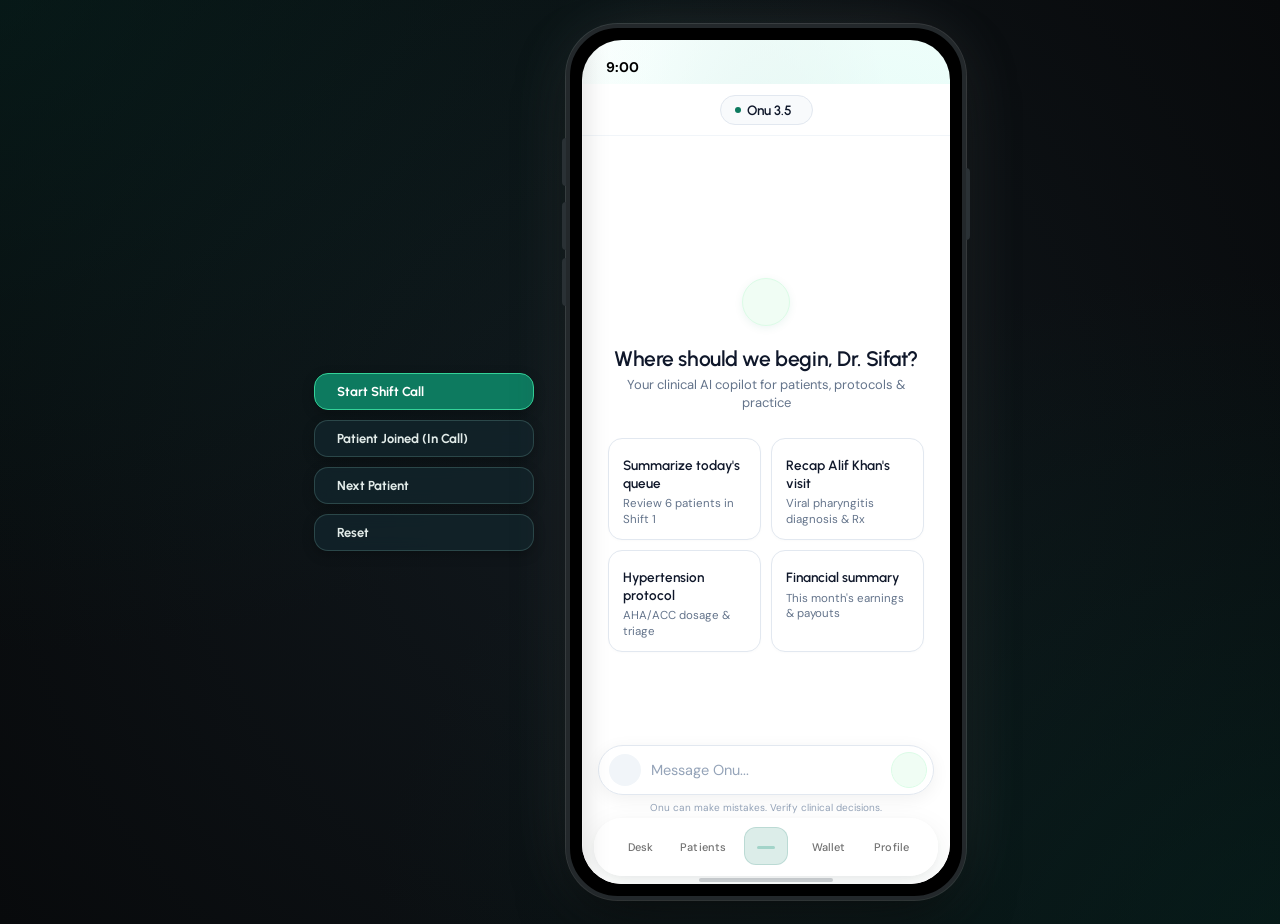
==== commit 441482ab: "feat(onu): redesign AI copilot to modern ChatGPT and Claude mobile standards with Claude artifacts" ====
--- a/index.html
+++ b/index.html
@@ -3897,11 +3897,11 @@
 
     .sheet-editorial-title {
       font-family: var(--font-heading);
-      font-size: 32px;
-      font-weight: 800;
+      font-size: 24px;
+      font-weight: 700;
       color: #1E293B;
-      letter-spacing: -0.03em;
-      line-height: 1.1;
+      letter-spacing: -0.02em;
+      line-height: 1.2;
     }
 
     .sheet-minimal-subtitle {
@@ -4203,6 +4203,25 @@
       font-size: 12.5px;
       color: #4B5563;
       line-height: 1.4;
+    }
+
+    .cancel-shift-plain-note {
+      display: flex;
+      align-items: center;
+      gap: 7px;
+      font-family: var(--font-body);
+      font-size: 13px;
+      font-weight: 600;
+      color: #D92D20;
+      margin: 10px 0 6px 0;
+      padding: 0;
+      line-height: 1.4;
+    }
+
+    .cancel-shift-plain-note i {
+      font-size: 16px;
+      color: #D92D20;
+      flex-shrink: 0;
     }
 
     .cancel-rebook-notice {
@@ -8421,13 +8440,13 @@
     }
 
     /* ============================================================
-       VIEW 11: ONU CLINICAL AI COPILOT (GEMINI AMBIENT BRAND GRADIENT)
+       VIEW 11: ONU CLINICAL AI COPILOT (CHATGPT & CLAUDE MOBILE SPEC)
        ============================================================ */
     .page-onu {
       display: flex;
       flex-direction: column;
       height: 100%;
-      background: transparent !important;
+      background: #FFFFFF !important;
       position: absolute;
       top: 0;
       left: 0;
@@ -8435,7 +8454,7 @@
       bottom: 0;
       box-sizing: border-box;
       z-index: 10;
-      padding: 12px 20px 0 20px;
+      padding: 0;
       overflow: hidden;
     }
 
@@ -8443,23 +8462,85 @@
       background: #FFFFFF !important;
     }
 
-    .page-onu .app-header {
-      background: transparent !important;
-    }
-
-    .page-onu .btn-circle-icon {
-      background: rgba(255, 255, 255, 0.7);
-      backdrop-filter: blur(10px);
-      -webkit-backdrop-filter: blur(10px);
-      border: 1px solid rgba(214, 234, 230, 0.7);
-      box-shadow: 0 2px 8px rgba(5, 46, 40, 0.04);
-    }
-
+    /* Claude / ChatGPT Mobile Top App Bar */
+    .onu-app-bar {
+      height: 52px;
+      padding: 0 16px;
+      display: flex;
+      align-items: center;
+      justify-content: space-between;
+      border-bottom: 1px solid #F1F5F9;
+      background: #FFFFFF;
+      flex-shrink: 0;
+      z-index: 20;
+    }
+
+    .btn-onu-nav-action {
+      width: 36px;
+      height: 36px;
+      border-radius: 50%;
+      background: transparent;
+      border: none;
+      color: #334155;
+      font-size: 20px;
+      display: flex;
+      align-items: center;
+      justify-content: center;
+      cursor: pointer;
+      transition: all 0.16s ease;
+    }
+
+    .btn-onu-nav-action:hover {
+      background: #F1F5F9;
+      color: #0F172A;
+    }
+
+    .btn-onu-nav-action:active {
+      transform: scale(0.95);
+    }
+
+    /* Model Pill / Dropdown Selector (ChatGPT & Claude Style) */
+    .onu-model-pill {
+      display: inline-flex;
+      align-items: center;
+      gap: 6px;
+      padding: 6px 14px;
+      border-radius: 20px;
+      background: #F8FAFC;
+      border: 1px solid #E2E8F0;
+      font-family: var(--font-heading);
+      font-size: 13.5px;
+      font-weight: 600;
+      color: #0F172A;
+      cursor: pointer;
+      transition: all 0.15s ease;
+      user-select: none;
+    }
+
+    .onu-model-pill:hover {
+      background: #F1F5F9;
+      border-color: #CBD5E1;
+    }
+
+    .onu-model-pill i {
+      font-size: 11px;
+      color: #64748B;
+      transition: transform 0.15s ease;
+    }
+
+    .onu-model-dot {
+      width: 6px;
+      height: 6px;
+      border-radius: 50%;
+      background: #0D7A5F;
+    }
+
+    /* Scrollable Content Stream */
     .onu-content-area {
       flex: 1;
       overflow-y: auto;
       overflow-x: hidden;
-      padding: 4px 0 148px 0; /* Generous 148px bottom clearance to prevent any overlap with floating dock */
+      padding: 12px 18px 144px 18px;
       display: flex;
       flex-direction: column;
       gap: 16px;
@@ -8471,7 +8552,7 @@
       display: none;
     }
 
-    /* Welcome / Hero State (Gemini Clean Standard) */
+    /* Welcome / Hero State (ChatGPT & Claude Mobile Pure Standard) */
     .onu-welcome-container {
       display: flex;
       flex-direction: column;
@@ -8479,25 +8560,25 @@
       justify-content: center;
       text-align: center;
       width: 100%;
-      min-height: 48vh;
-      padding: 60px 16px 0 16px;
+      min-height: 52vh;
+      padding: 30px 8px 12px 8px;
       box-sizing: border-box;
-      gap: 10px;
-    }
-
-    .gemini-sparkle-box {
-      width: 44px;
-      height: 44px;
+      gap: 20px;
+      margin: auto 0;
+    }
+
+    .onu-brand-mark {
+      width: 48px;
+      height: 48px;
+      border-radius: 50%;
+      background: #F0FDF4;
+      border: 1.5px solid #DCFCE7;
       display: flex;
       align-items: center;
       justify-content: center;
-      margin-bottom: 2px;
-      filter: drop-shadow(0 4px 14px rgba(13, 122, 95, 0.25));
-    }
-
-    .gemini-sparkle-svg {
-      width: 36px;
-      height: 36px;
+      color: #0D7A5F;
+      font-size: 24px;
+      box-shadow: 0 2px 8px rgba(13, 122, 95, 0.08);
     }
 
     .onu-hero-greeting {
@@ -8512,22 +8593,79 @@
       font-size: 21px;
       font-weight: 600;
       color: #0F172A;
-      letter-spacing: -0.015em;
+      letter-spacing: -0.02em;
       margin: 0;
       line-height: 1.25;
     }
 
     .onu-greeting-sub {
       font-family: var(--font-body);
-      font-size: 13.5px;
+      font-size: 13px;
       font-weight: 400;
       color: #64748B;
       margin: 0;
       line-height: 1.4;
     }
 
+    /* Prompt Suggestion Cards (ChatGPT / Claude mobile 2x2 grid) */
+    .onu-prompt-grid {
+      display: grid;
+      grid-template-columns: repeat(2, 1fr);
+      gap: 10px;
+      width: 100%;
+      max-width: 440px;
+      margin-top: 6px;
+    }
+
+    .onu-prompt-card {
+      background: #FFFFFF;
+      border: 1px solid #E2E8F0;
+      border-radius: 14px;
+      padding: 12px 14px;
+      text-align: left;
+      cursor: pointer;
+      display: flex;
+      flex-direction: column;
+      gap: 4px;
+      transition: all 0.16s cubic-bezier(0.16, 1, 0.3, 1);
+      box-shadow: 0 1px 3px rgba(0, 0, 0, 0.02);
+      user-select: none;
+    }
+
+    .onu-prompt-card:hover {
+      border-color: #CBD5E1;
+      background: #F8FAFC;
+      transform: translateY(-1px);
+      box-shadow: 0 3px 8px rgba(0, 0, 0, 0.04);
+    }
+
+    .onu-prompt-card:active {
+      transform: scale(0.98);
+    }
+
+    .onu-prompt-icon {
+      font-size: 16px;
+      color: #0D7A5F;
+      margin-bottom: 2px;
+    }
+
+    .onu-prompt-title {
+      font-family: var(--font-heading);
+      font-size: 13.5px;
+      font-weight: 600;
+      color: #0F172A;
+      line-height: 1.3;
+    }
+
+    .onu-prompt-sub {
+      font-family: var(--font-body);
+      font-size: 11.5px;
+      color: #64748B;
+      line-height: 1.35;
+    }
+
     /* ============================================================
-       SLIDE-OUT CHAT HISTORY DRAWER & BACKDROP (RIGHT-HAND SLIDE)
+       SLIDE-OUT CHAT HISTORY DRAWER & BACKDROP
        ============================================================ */
     .onu-drawer-backdrop {
       position: absolute;
@@ -8552,17 +8690,17 @@
     .onu-history-drawer {
       position: absolute;
       top: 0;
-      right: 0;
+      left: 0;
       bottom: 0;
       width: 82%;
       max-width: 320px;
       background: #FFFFFF;
       z-index: 155;
-      transform: translateX(100%);
+      transform: translateX(-100%);
       transition: transform 0.28s cubic-bezier(0.16, 1, 0.3, 1);
       display: flex;
       flex-direction: column;
-      box-shadow: -4px 0 24px rgba(0, 0, 0, 0.12);
+      box-shadow: 4px 0 24px rgba(0, 0, 0, 0.12);
       box-sizing: border-box;
       overflow: hidden;
     }
@@ -8572,11 +8710,11 @@
     }
 
     .onu-drawer-header {
-      padding: 50px 16px 14px 16px;
+      padding: 48px 16px 14px 16px;
       display: flex;
       align-items: center;
       justify-content: space-between;
-      border-bottom: 1px solid #EDF2F1;
+      border-bottom: 1px solid #F1F5F9;
       flex-shrink: 0;
       background: #FFFFFF;
     }
@@ -8586,9 +8724,9 @@
       align-items: center;
       gap: 8px;
       font-family: var(--font-heading);
-      font-size: 18px;
-      font-weight: 800;
-      color: var(--color-text-primary);
+      font-size: 17px;
+      font-weight: 700;
+      color: #0F172A;
     }
 
     .onu-drawer-header-actions {
@@ -8599,31 +8737,25 @@
 
     .onu-drawer-new-chat-btn {
       margin: 12px 16px;
-      padding: 13px 16px;
-      border-radius: 16px;
-      background: rgba(214, 234, 230, 0.75);
-      backdrop-filter: blur(16px);
-      -webkit-backdrop-filter: blur(16px);
-      border: 1.5px solid rgba(126, 184, 174, 0.45);
+      padding: 12px 16px;
+      border-radius: 14px;
+      background: #F0FDF4;
+      border: 1px solid #DCFCE7;
       display: flex;
       align-items: center;
       gap: 10px;
       font-family: var(--font-heading);
-      font-size: 14.5px;
-      font-weight: 700;
-      color: var(--color-primary-btn);
+      font-size: 14px;
+      font-weight: 600;
+      color: #0D7A5F;
       cursor: pointer;
-      box-shadow: 0 4px 16px rgba(5, 46, 40, 0.06);
       transition: all 0.2s cubic-bezier(0.16, 1, 0.3, 1);
       flex-shrink: 0;
     }
 
     .onu-drawer-new-chat-btn:hover {
-      background: rgba(214, 234, 230, 0.95);
-      border-color: var(--color-border-selected);
-      color: var(--color-primary-btn);
+      background: #DCFCE7;
       transform: translateY(-1px);
-      box-shadow: 0 6px 20px rgba(5, 46, 40, 0.1);
     }
 
     .onu-drawer-new-chat-btn:active {
@@ -8633,7 +8765,7 @@
     .onu-drawer-recents-list {
       flex: 1;
       overflow-y: auto;
-      padding: 6px 12px 28px 12px;
+      padding: 4px 12px 24px 12px;
       display: flex;
       flex-direction: column;
       gap: 2px;
@@ -8644,108 +8776,106 @@
       display: none;
     }
 
-    .onu-drawer-recents-title {
+    .onu-drawer-section-title {
       font-family: var(--font-heading);
-      font-size: 13px;
+      font-size: 11.5px;
       font-weight: 700;
-      color: #8E9F9D;
-      letter-spacing: 0.04em;
+      color: #94A3B8;
+      letter-spacing: 0.05em;
       text-transform: uppercase;
       margin: 14px 0 6px 10px;
     }
 
     .onu-drawer-item {
-      padding: 10px 14px;
-      border-radius: 12px;
-      display: flex;
-      align-items: center;
+      padding: 10px 12px;
+      border-radius: 10px;
+      display: flex;
+      align-items: center;
+      justify-content: space-between;
+      gap: 8px;
       cursor: pointer;
-      transition: all 0.16s cubic-bezier(0.16, 1, 0.3, 1);
+      transition: all 0.15s ease;
       user-select: none;
-      -webkit-user-select: none;
-      position: relative;
     }
 
     .onu-drawer-item:hover {
-      background: #F4F7F6;
+      background: #F8FAFC;
     }
 
     .onu-drawer-item:active {
-      background: var(--color-card-sage);
-      transform: scale(0.99);
+      background: #F1F5F9;
     }
 
     .onu-drawer-item-title {
       font-family: var(--font-body);
-      font-size: 14.5px;
+      font-size: 14px;
       font-weight: 500;
-      color: #1D2322;
+      color: #1E293B;
       white-space: nowrap;
       overflow: hidden;
       text-overflow: ellipsis;
-      width: 100%;
-      letter-spacing: -0.01em;
+      flex: 1;
       line-height: 1.4;
     }
 
-    /* Context Menu Bottom Sheet for Thread Actions */
-    .thread-menu-actions {
+    .onu-drawer-item-dots {
+      color: #94A3B8;
+      font-size: 16px;
+      padding: 2px 4px;
+      border-radius: 4px;
+      opacity: 0.6;
+      transition: opacity 0.15s ease;
+    }
+
+    .onu-drawer-item:hover .onu-drawer-item-dots {
+      opacity: 1;
+    }
+
+    .onu-drawer-footer-user {
+      padding: 14px 16px;
+      border-top: 1px solid #F1F5F9;
+      display: flex;
+      align-items: center;
+      gap: 10px;
+      background: #FFFFFF;
+      flex-shrink: 0;
+    }
+
+    .onu-drawer-user-avatar {
+      width: 34px;
+      height: 34px;
+      border-radius: 50%;
+      object-fit: cover;
+    }
+
+    .onu-drawer-user-meta {
       display: flex;
       flex-direction: column;
-      gap: 8px;
-      margin-top: 10px;
-    }
-
-    .thread-menu-btn {
-      width: 100%;
-      height: 48px;
-      border-radius: 14px;
-      background: #F7FAFA;
-      border: 1.5px solid #E2ECE9;
-      display: flex;
-      align-items: center;
-      gap: 12px;
-      padding: 0 16px;
+      min-width: 0;
+    }
+
+    .onu-drawer-user-name {
       font-family: var(--font-heading);
-      font-size: 14.5px;
+      font-size: 13px;
       font-weight: 600;
-      color: #1D2322;
-      cursor: pointer;
-      transition: all 0.15s ease;
-    }
-
-    .thread-menu-btn:hover {
-      background: #EFF7F5;
-      border-color: #052E28;
-    }
-
-    .thread-menu-btn i {
-      font-size: 18px;
-      color: #052E28;
-    }
-
-    .thread-menu-btn.thread-menu-btn-danger {
-      color: #D92D20;
-      background: #FEF3F2;
-      border-color: #FECDCA;
-    }
-
-    .thread-menu-btn.thread-menu-btn-danger i {
-      color: #D92D20;
-    }
-
-    .thread-menu-btn.thread-menu-btn-danger:hover {
-      background: #FEE4E2;
-      border-color: #D92D20;
+      color: #0F172A;
+      line-height: 1.2;
+    }
+
+    .onu-drawer-user-badge {
+      font-family: var(--font-body);
+      font-size: 11px;
+      color: #0D7A5F;
+      font-weight: 500;
     }
 
     /* ============================================================
-       ACTIVE CHAT STREAM (FAMILIAR & CLEAN CHATBOT PRESENTATION)
+       ACTIVE CHAT STREAM (CHATGPT & CLAUDE MOBILE STANDARDS)
        ============================================================ */
     .onu-messages-stream {
       display: flex;
       flex-direction: column;
-      gap: 20px;
+      gap: 22px;
       width: 100%;
     }
 
@@ -8758,22 +8888,22 @@
     }
 
     .onu-msg-user-bubble {
-      background: #EEF2F4;
+      background: #F1F5F9;
       color: #0F172A;
       font-family: var(--font-body);
       font-size: 14.5px;
       font-weight: 500;
       line-height: 1.45;
-      padding: 12px 18px;
-      border-radius: 20px;
-      max-width: 84%;
+      padding: 11px 16px;
+      border-radius: 18px 18px 4px 18px;
+      max-width: 82%;
       word-wrap: break-word;
     }
 
     .onu-msg-user-actions {
       display: flex;
       align-items: center;
-      gap: 12px;
+      gap: 10px;
       padding-right: 4px;
     }
 
@@ -8791,40 +8921,79 @@
     }
 
     .onu-msg-user-action-btn:hover {
-      color: var(--color-text-primary);
+      color: #0F172A;
     }
 
     .onu-message-ai-wrap {
       display: flex;
       flex-direction: column;
-      gap: 12px;
+      gap: 10px;
       width: 100%;
-    }
-
-    /* Thought Reasoning Pill */
+      animation: fadeIn 0.2s ease;
+    }
+
+    /* Collapsible Thought / Reasoning Pill (Claude 3.7 & ChatGPT o1/o3 style) */
     .onu-thought-pill {
       display: inline-flex;
       align-items: center;
       gap: 6px;
+      padding: 4px 10px;
+      border-radius: 16px;
+      background: #F8FAFC;
+      border: 1px solid #E2E8F0;
       font-family: var(--font-body);
-      font-size: 12.5px;
+      font-size: 12px;
       font-weight: 500;
       color: #64748B;
       cursor: pointer;
       width: fit-content;
       user-select: none;
+      transition: all 0.15s ease;
+    }
+
+    .onu-thought-pill:hover {
+      background: #F1F5F9;
+      color: #334155;
     }
 
     .onu-thought-dot {
       width: 6px;
       height: 6px;
       border-radius: 50%;
-      background: #94A3B8;
+      background: #0D7A5F;
+    }
+
+    .onu-thought-chevron {
+      font-size: 11px;
+      color: #94A3B8;
+      transition: transform 0.2s ease;
+    }
+
+    .onu-thought-pill.is-open .onu-thought-chevron {
+      transform: rotate(180deg);
+    }
+
+    .onu-thought-details {
+      display: none;
+      background: #F8FAFC;
+      border-left: 2.5px solid #0D7A5F;
+      border-radius: 0 8px 8px 0;
+      padding: 8px 12px;
+      font-family: var(--font-body);
+      font-size: 12px;
+      color: #64748B;
+      line-height: 1.5;
+      margin-top: -2px;
+      margin-bottom: 4px;
+    }
+
+    .onu-thought-details.is-open {
+      display: block;
     }
 
     .onu-msg-ai-text {
       font-family: var(--font-body);
-      font-size: 14px;
+      font-size: 14.5px;
       color: #1E293B;
       line-height: 1.6;
       margin: 0;
@@ -8843,47 +9012,122 @@
       margin-bottom: 5px;
     }
 
-    /* Rich Embedded Widgets in Chat */
-    .onu-widget-card {
+    /* ============================================================
+       CLAUDE MOBILE STYLE ARTIFACTS IN CHAT
+       ============================================================ */
+    .onu-artifact-card {
       background: #FFFFFF;
-      border: 1.5px solid #EDF2F1;
-      border-radius: 18px;
-      padding: 16px;
-      display: flex;
-      flex-direction: column;
-      gap: 14px;
+      border: 1px solid #E2E8F0;
+      border-radius: 16px;
+      overflow: hidden;
       width: 100%;
       box-sizing: border-box;
-      box-shadow: 0 4px 18px -2px rgba(0, 0, 0, 0.03);
-    }
-
-    .onu-widget-header {
+      box-shadow: 0 2px 8px rgba(0, 0, 0, 0.03);
+      transition: all 0.16s ease;
+      margin: 4px 0;
+    }
+
+    .onu-artifact-card:hover {
+      border-color: #CBD5E1;
+      box-shadow: 0 4px 12px rgba(0, 0, 0, 0.05);
+    }
+
+    .onu-artifact-header {
+      background: #F8FAFC;
+      border-bottom: 1px solid #F1F5F9;
+      padding: 10px 14px;
       display: flex;
       align-items: center;
       justify-content: space-between;
-      gap: 8px;
-    }
-
-    .onu-widget-title-left {
-      display: flex;
-      align-items: center;
-      gap: 8px;
-    }
-
-    .onu-widget-title {
+      gap: 10px;
+      cursor: pointer;
+    }
+
+    .onu-artifact-header-left {
+      display: flex;
+      align-items: center;
+      gap: 10px;
+      min-width: 0;
+    }
+
+    .onu-artifact-icon-tile {
+      width: 32px;
+      height: 32px;
+      border-radius: 8px;
+      background: #E8F5F1;
+      color: #0D7A5F;
+      display: flex;
+      align-items: center;
+      justify-content: center;
+      font-size: 16px;
+      flex-shrink: 0;
+    }
+
+    .onu-artifact-meta {
+      display: flex;
+      flex-direction: column;
+      min-width: 0;
+    }
+
+    .onu-artifact-type-tag {
+      font-family: var(--font-mono, monospace);
+      font-size: 10px;
+      font-weight: 700;
+      color: #64748B;
+      text-transform: uppercase;
+      letter-spacing: 0.05em;
+      line-height: 1.2;
+    }
+
+    .onu-artifact-title {
       font-family: var(--font-heading);
-      font-size: 15px;
-      font-weight: 700;
-      color: var(--color-text-primary);
-    }
-
-    .onu-widget-grid {
+      font-size: 13.5px;
+      font-weight: 600;
+      color: #0F172A;
+      white-space: nowrap;
+      overflow: hidden;
+      text-overflow: ellipsis;
+      margin: 0;
+      line-height: 1.3;
+    }
+
+    .onu-artifact-view-pill {
+      background: #FFFFFF;
+      border: 1px solid #E2E8F0;
+      border-radius: 12px;
+      padding: 4px 10px;
+      font-family: var(--font-heading);
+      font-size: 11.5px;
+      font-weight: 600;
+      color: #0F172A;
+      display: inline-flex;
+      align-items: center;
+      gap: 4px;
+      cursor: pointer;
+      flex-shrink: 0;
+      transition: all 0.15s ease;
+    }
+
+    .onu-artifact-view-pill:hover {
+      background: #F1F5F9;
+      border-color: #CBD5E1;
+    }
+
+    .onu-artifact-body {
+      padding: 14px 16px;
+      display: flex;
+      flex-direction: column;
+      gap: 12px;
+      box-sizing: border-box;
+    }
+
+    .onu-artifact-grid {
       display: grid;
       grid-template-columns: repeat(2, 1fr);
       gap: 10px;
     }
 
-    .onu-widget-metric-box {
+    .onu-artifact-metric-box {
       background: #F8FAFB;
       border: 1px solid #EDF2F1;
       border-radius: 12px;
@@ -8893,14 +9137,14 @@
       gap: 2px;
     }
 
-    .onu-widget-metric-label {
+    .onu-artifact-metric-label {
       font-family: var(--font-body);
       font-size: 11.5px;
       font-weight: 500;
       color: #64748B;
     }
 
-    .onu-widget-metric-value {
+    .onu-artifact-metric-value {
       font-family: var(--font-heading);
       font-size: 20px;
       font-weight: 800;
@@ -8908,14 +9152,90 @@
       margin-top: 2px;
     }
 
+    .onu-artifact-footer {
+      background: #FCFDFD;
+      border-top: 1px solid #F1F5F9;
+      padding: 8px 14px;
+      display: flex;
+      align-items: center;
+      justify-content: space-between;
+      gap: 8px;
+    }
+
+    .onu-artifact-actions {
+      display: flex;
+      align-items: center;
+      gap: 8px;
+    }
+
+    .onu-artifact-action-btn {
+      background: transparent;
+      border: none;
+      color: #64748B;
+      font-family: var(--font-heading);
+      font-size: 11.5px;
+      font-weight: 600;
+      display: inline-flex;
+      align-items: center;
+      gap: 4px;
+      cursor: pointer;
+      padding: 3px 6px;
+      border-radius: 6px;
+      transition: all 0.15s ease;
+    }
+
+    .onu-artifact-action-btn:hover {
+      background: #F1F5F9;
+      color: #0F172A;
+    }
+
+    .onu-artifact-version-tag {
+      font-family: var(--font-body);
+      font-size: 11px;
+      color: #94A3B8;
+    }
+
+    /* Assistant Message Action Toolbar (ChatGPT / Claude style) */
+    .onu-msg-ai-actions {
+      display: flex;
+      align-items: center;
+      gap: 10px;
+      margin-top: 4px;
+      padding-left: 2px;
+    }
+
+    .onu-ai-action-btn {
+      background: transparent;
+      border: none;
+      color: #94A3B8;
+      font-size: 15px;
+      cursor: pointer;
+      display: flex;
+      align-items: center;
+      justify-content: center;
+      padding: 4px;
+      border-radius: 6px;
+      transition: all 0.15s ease;
+    }
+
+    .onu-ai-action-btn:hover {
+      color: #0F172A;
+      background: #F1F5F9;
+    }
+
+    .onu-ai-action-btn.active {
+      color: #0D7A5F;
+      background: #F0FDF4;
+    }
+
     /* Typing Indicator */
     .onu-typing-indicator {
       display: inline-flex;
       align-items: center;
       gap: 4px;
       padding: 8px 12px;
-      background: #F6F8F9;
-      border: 1.5px solid #E2ECEA;
+      background: #F8FAFC;
+      border: 1px solid #E2E8F0;
       border-radius: 14px;
       width: fit-content;
     }
@@ -8937,7 +9257,7 @@
     }
 
     /* ============================================================
-       ONU FLOATING INPUT DOCK (GEMINI UNIFIED PILL MODEL)
+       ONU FLOATING INPUT DOCK (CHATGPT / CLAUDE MOBILE PILL)
        ============================================================ */
     .onu-floating-input-dock {
       position: absolute;
@@ -8954,35 +9274,34 @@
       pointer-events: none;
     }
 
-    /* Single Unified Input Pill Container (Gemini Spec) */
     .onu-input-pill-box {
       pointer-events: auto;
       width: 100%;
-      height: 52px;
+      height: 50px;
       background: #FFFFFF;
-      border: 1.5px solid #E2ECEA;
-      border-radius: 28px;
-      padding: 4px 6px 4px 12px;
+      border: 1.5px solid #E2E8F0;
+      border-radius: 26px;
+      padding: 4px 6px 4px 10px;
       display: flex;
       align-items: center;
       gap: 8px;
       box-sizing: border-box;
-      box-shadow: 0 4px 20px rgba(5, 46, 40, 0.08);
+      box-shadow: 0 4px 18px rgba(0, 0, 0, 0.06);
       transition: all 0.2s cubic-bezier(0.16, 1, 0.3, 1);
     }
 
     .onu-input-pill-box:focus-within {
-      border-color: var(--color-primary-btn);
-      box-shadow: 0 6px 24px rgba(5, 46, 40, 0.14);
+      border-color: #0D7A5F;
+      box-shadow: 0 4px 20px rgba(13, 122, 95, 0.12);
     }
 
     .btn-onu-attach {
-      width: 34px;
-      height: 34px;
+      width: 32px;
+      height: 32px;
       border-radius: 50%;
-      background: #F1F5F4;
-      border: 1px solid #E2ECEA;
-      color: var(--color-primary-btn);
+      background: #F1F5F9;
+      border: none;
+      color: #334155;
       display: flex;
       align-items: center;
       justify-content: center;
@@ -8993,7 +9312,8 @@
     }
 
     .btn-onu-attach:hover {
-      background: #E8F4F1;
+      background: #E2E8F0;
+      color: #0F172A;
       transform: scale(1.05);
     }
 
@@ -9006,8 +9326,8 @@
       border: none;
       background: transparent;
       font-family: var(--font-body);
-      font-size: 15px;
-      color: var(--color-text-primary);
+      font-size: 14.5px;
+      color: #0F172A;
       outline: none;
       padding: 6px 2px;
       min-width: 0;
@@ -9019,8 +9339,8 @@
     }
 
     .btn-onu-mic {
-      width: 36px;
-      height: 36px;
+      width: 34px;
+      height: 34px;
       border-radius: 50%;
       background: transparent;
       border: none;
@@ -9028,14 +9348,14 @@
       display: flex;
       align-items: center;
       justify-content: center;
-      font-size: 20px;
+      font-size: 18px;
       cursor: pointer;
       flex-shrink: 0;
       transition: all 0.16s ease;
     }
 
     .btn-onu-mic:hover {
-      color: var(--color-primary-btn);
+      color: #0D7A5F;
     }
 
     .btn-onu-mic.is-listening {
@@ -9049,50 +9369,48 @@
       50% { transform: scale(1.12); }
     }
 
-    /* Morphing Voice Bot / Send Action Button (Gemini Spec) */
+    /* Morphing Voice Bot / Send Action Button */
     .btn-onu-action-morph {
-      width: 38px;
-      height: 38px;
+      width: 36px;
+      height: 36px;
       border-radius: 50%;
       display: flex;
       align-items: center;
       justify-content: center;
       cursor: pointer;
       flex-shrink: 0;
-      transition: all 0.22s cubic-bezier(0.16, 1, 0.3, 1);
-    }
-
-    /* Empty input state: Voice bot waveform button */
+      transition: all 0.2s cubic-bezier(0.16, 1, 0.3, 1);
+    }
+
+    /* Empty input: Voice bot button */
     .btn-onu-action-morph.voice-mode {
-      background: #E8F6F3;
-      border: 1.5px solid #C2E7DF;
+      background: #F0FDF4;
+      border: 1px solid #DCFCE7;
       color: #0D7A5F;
-      font-size: 20px;
-      box-shadow: 0 2px 8px rgba(13, 122, 95, 0.1);
+      font-size: 18px;
     }
 
     .btn-onu-action-morph.voice-mode:hover {
-      background: #D5EFE9;
-      color: #052E28;
-      transform: scale(1.06);
+      background: #DCFCE7;
+      transform: scale(1.05);
     }
 
     .btn-onu-action-morph.voice-mode:active {
-      transform: scale(0.93);
-    }
-
-    /* Active typing state: Morphs into Send button */
+      transform: scale(0.94);
+    }
+
+    /* Active typing: Morphs into Send button */
     .btn-onu-action-morph.send-mode {
-      background: var(--color-primary-btn);
+      background: #0D7A5F;
       border: none;
       color: #FFFFFF;
-      font-size: 20px;
-      box-shadow: 0 3px 10px rgba(5, 46, 40, 0.25);
+      font-size: 18px;
+      box-shadow: 0 2px 8px rgba(13, 122, 95, 0.3);
     }
 
     .btn-onu-action-morph.send-mode i {
       color: #FFFFFF !important;
-      font-size: 20px !important;
+      font-size: 18px !important;
       line-height: 1;
       display: inline-flex;
       align-items: center;
@@ -9100,12 +9418,12 @@
     }
 
     .btn-onu-action-morph.send-mode:hover {
-      background: #0D7A5F;
-      transform: scale(1.06);
+      background: #0B6B53;
+      transform: scale(1.05);
     }
 
     .btn-onu-action-morph.send-mode:active {
-      transform: scale(0.93);
+      transform: scale(0.94);
     }
 
     .onu-disclaimer {
@@ -9115,6 +9433,126 @@
       margin: 0;
       text-align: center;
       pointer-events: auto;
+    }
+
+    /* Model Selector Sheet Items */
+    .model-selector-item {
+      display: flex;
+      align-items: center;
+      justify-content: space-between;
+      padding: 12px 14px;
+      border-radius: 14px;
+      border: 1.5px solid #E2E8F0;
+      background: #FFFFFF;
+      cursor: pointer;
+      transition: all 0.15s ease;
+    }
+
+    .model-selector-item:hover {
+      background: #F8FAFC;
+      border-color: #CBD5E1;
+    }
+
+    .model-selector-item.active {
+      border-color: #0D7A5F;
+      background: #F0FDF4;
+    }
+
+    .model-item-left {
+      display: flex;
+      align-items: center;
+      gap: 12px;
+      min-width: 0;
+    }
+
+    .model-item-icon {
+      width: 36px;
+      height: 36px;
+      border-radius: 10px;
+      background: #E8F5F1;
+      color: #0D7A5F;
+      display: flex;
+      align-items: center;
+      justify-content: center;
+      font-size: 18px;
+      flex-shrink: 0;
+    }
+
+    .model-item-meta {
+      display: flex;
+      flex-direction: column;
+      gap: 2px;
+      min-width: 0;
+    }
+
+    .model-item-title {
+      font-family: var(--font-heading);
+      font-size: 14px;
+      font-weight: 600;
+      color: #0F172A;
+      line-height: 1.25;
+    }
+
+    .model-item-desc {
+      font-family: var(--font-body);
+      font-size: 11.5px;
+      color: #64748B;
+      line-height: 1.3;
+    }
+
+    .model-item-check {
+      color: #0D7A5F;
+      font-size: 18px;
+      flex-shrink: 0;
+    }
+
+    /* Attachment Bottom Sheet Items */
+    .attach-card {
+      background: #F8FAFC;
+      border: 1px solid #E2E8F0;
+      border-radius: 14px;
+      padding: 14px 12px;
+      display: flex;
+      flex-direction: column;
+      gap: 3px;
+      cursor: pointer;
+      transition: all 0.15s ease;
+    }
+
+    .attach-card:hover {
+      border-color: #CBD5E1;
+      background: #FFFFFF;
+      box-shadow: 0 2px 8px rgba(0, 0, 0, 0.04);
+    }
+
+    .attach-card:active {
+      transform: scale(0.98);
+    }
+
+    .attach-card-icon {
+      width: 32px;
+      height: 32px;
+      border-radius: 8px;
+      display: flex;
+      align-items: center;
+      justify-content: center;
+      font-size: 16px;
+      margin-bottom: 2px;
+    }
+
+    .attach-card-title {
+      font-family: var(--font-heading);
+      font-size: 13.5px;
+      font-weight: 600;
+      color: #0F172A;
+      line-height: 1.25;
+    }
+
+    .attach-card-sub {
+      font-family: var(--font-body);
+      font-size: 11.5px;
+      color: #64748B;
+      line-height: 1.3;
     }
 
     /* ============================================================
@@ -11219,8 +11657,8 @@
     .notifications-group {
       display: flex;
       flex-direction: column;
-      gap: 10px;
-      margin-bottom: 20px;
+      gap: 0;
+      margin-bottom: 24px;
     }
 
     .notifications-group-label {
@@ -11229,42 +11667,46 @@
       font-weight: 700;
       color: #94A3B8;
       text-transform: uppercase;
-      letter-spacing: 0.05em;
-      margin-bottom: 2px;
+      letter-spacing: 0.06em;
+      margin-bottom: 4px;
       padding-left: 2px;
     }
 
     .notification-item-card {
-      background: #FFFFFF;
-      border: 1px solid #EDF2F1;
-      border-radius: 16px;
-      padding: 13px 14px;
-      display: flex;
-      gap: 12px;
+      background: transparent;
+      border: none;
+      border-bottom: 1px solid #F1F5F9;
+      border-radius: 0;
+      padding: 14px 4px;
+      display: flex;
+      gap: 14px;
       align-items: flex-start;
-      box-shadow: 0 1px 3px rgba(0, 0, 0, 0.02);
-      transition: all 0.15s ease;
+      box-shadow: none;
+      transition: background 0.15s ease;
       cursor: pointer;
       position: relative;
     }
 
+    .notifications-group .notification-item-card:last-child {
+      border-bottom: none;
+    }
+
     .notification-item-card:hover {
-      background: #FAFCFB;
-      border-color: #D6EAE6;
-      transform: translateY(-1px);
-      box-shadow: 0 4px 12px rgba(5, 46, 40, 0.04);
+      background: #F8FAFC;
+      border-radius: 12px;
+      transform: none;
+      box-shadow: none;
     }
 
     .notification-item-card.is-unread {
-      background: #F9FCFB;
-      border-color: #D6EAE6;
+      background: transparent;
     }
 
     .notification-item-card.is-unread::before {
       content: '';
       position: absolute;
-      top: 15px;
-      right: 14px;
+      top: 18px;
+      right: 4px;
       width: 7px;
       height: 7px;
       border-radius: 50%;
@@ -11273,13 +11715,13 @@
     }
 
     .notif-icon-box {
-      width: 38px;
-      height: 38px;
-      border-radius: 11px;
+      width: 40px;
+      height: 40px;
+      border-radius: 50%;
       display: flex;
       align-items: center;
       justify-content: center;
-      font-size: 18px;
+      font-size: 19px;
       flex-shrink: 0;
     }
 
@@ -11320,14 +11762,14 @@
 
     .notif-title {
       font-family: var(--font-heading);
-      font-size: 14px;
+      font-size: 14.5px;
       font-weight: 700;
       color: #0F172A;
     }
 
     .notif-time {
       font-family: var(--font-body);
-      font-size: 11.5px;
+      font-size: 12px;
       font-weight: 500;
       color: #94A3B8;
       white-space: nowrap;
@@ -11335,9 +11777,9 @@
 
     .notif-body {
       font-family: var(--font-body);
-      font-size: 12.5px;
+      font-size: 13px;
       font-weight: 400;
-      color: #475569;
+      color: #64748B;
       line-height: 1.45;
       margin: 0;
     }
@@ -11451,37 +11893,56 @@
                ======================================================= -->
           <div class="app-page page-onu active-page" id="pageOnu">
             
-            <!-- Unified Universal App Header (Consistent with Desk & Patients, Right-Hand Reach) -->
-            <div class="app-header">
-              <div class="header-text">
-                <h1 class="header-title">Onu</h1>
-                <p class="header-subtitle">Your Clinical AI Assistant</p>
-              </div>
-              <button class="btn-circle-icon" onclick="openOnuHistoryDrawer()" title="Chat History" aria-label="Open History Drawer">
-                <i class="ph ph-clock-counter-clockwise"></i>
+            <!-- ChatGPT & Claude Mobile Top App Bar -->
+            <div class="onu-app-bar">
+              <button class="btn-onu-nav-action" onclick="openOnuHistoryDrawer()" title="Chat History" aria-label="Open History Drawer">
+                <i class="ph ph-sidebar-simple"></i>
+              </button>
+              <button class="onu-model-pill" onclick="openOnuModelSelector()" title="Switch Model" aria-label="Switch Model">
+                <span class="onu-model-dot"></span>
+                <span id="onuActiveModelLabel">Onu 3.5</span>
+                <i class="ph ph-caret-down"></i>
+              </button>
+              <button class="btn-onu-nav-action" onclick="startNewOnuChat()" title="New Chat" aria-label="New Chat">
+                <i class="ph ph-note-pencil"></i>
               </button>
             </div>
 
             <!-- Scrollable Content Area -->
             <div class="onu-content-area" id="onuChatScrollArea">
               
-              <!-- Welcome State View (Gemini Pure Clean Empty State) -->
+              <!-- Welcome State View (ChatGPT & Claude Mobile Standard) -->
               <div class="onu-welcome-container" id="onuWelcomeView">
-                <div class="gemini-sparkle-box">
-                  <svg class="gemini-sparkle-svg" viewBox="0 0 24 24" fill="none" xmlns="http://www.w3.org/2000/svg">
-                    <path d="M12 2C12 7.52285 7.52285 12 2 12C7.52285 12 12 16.4771 12 22C12 16.4771 16.4771 12 22 12C16.4771 12 12 7.52285 12 2Z" fill="url(#onuSparkleGrad)"/>
-                    <defs>
-                      <linearGradient id="onuSparkleGrad" x1="2" y1="2" x2="22" y2="22" gradientUnits="userSpaceOnUse">
-                        <stop stop-color="#0D7A5F"/>
-                        <stop offset="0.5" stop-color="#2DD4BF"/>
-                        <stop offset="1" stop-color="#38BDF8"/>
-                      </linearGradient>
-                    </defs>
-                  </svg>
+                <div class="onu-brand-mark">
+                  <i class="ph-fill ph-sparkle"></i>
                 </div>
                 <div class="onu-hero-greeting">
-                  <h2 class="onu-greeting-name">Ask away, Dr. Sifat !</h2>
-                  <p class="onu-greeting-sub">Your clinical AI copilot is ready.</p>
+                  <h2 class="onu-greeting-name">Where should we begin, Dr. Sifat?</h2>
+                  <p class="onu-greeting-sub">Your clinical AI copilot for patients, protocols & practice</p>
+                </div>
+
+                <!-- 4 Prompt Suggestion Cards (2x2 Grid) -->
+                <div class="onu-prompt-grid">
+                  <div class="onu-prompt-card" onclick="askOnuPreset('How many patients in my shift queue today?')">
+                    <i class="ph ph-clipboard-text onu-prompt-icon"></i>
+                    <span class="onu-prompt-title">Summarize today's queue</span>
+                    <span class="onu-prompt-sub">Review 6 patients in Shift 1</span>
+                  </div>
+                  <div class="onu-prompt-card" onclick="askOnuPreset('Recap my last consultation with Alif Khan')">
+                    <i class="ph ph-user onu-prompt-icon"></i>
+                    <span class="onu-prompt-title">Recap Alif Khan's visit</span>
+                    <span class="onu-prompt-sub">Viral pharyngitis diagnosis & Rx</span>
+                  </div>
+                  <div class="onu-prompt-card" onclick="askOnuPreset('Clinical Hypertension Management Guidelines')">
+                    <i class="ph ph-heartbeat onu-prompt-icon"></i>
+                    <span class="onu-prompt-title">Hypertension protocol</span>
+                    <span class="onu-prompt-sub">AHA/ACC dosage & triage</span>
+                  </div>
+                  <div class="onu-prompt-card" onclick="askOnuPreset('How much money did I make today and this week?')">
+                    <i class="ph ph-wallet onu-prompt-icon"></i>
+                    <span class="onu-prompt-title">Financial summary</span>
+                    <span class="onu-prompt-sub">This month's earnings & payouts</span>
+                  </div>
                 </div>
               </div>
 
@@ -11498,7 +11959,7 @@
                 <button type="button" class="btn-onu-attach" onclick="openOnuAttachMenu()" title="Attach patient file or tag patient" aria-label="Attach">
                   <i class="ph ph-plus"></i>
                 </button>
-                <input type="text" id="inputOnuChat" class="input-onu-field" placeholder="Ask anything..." onkeydown="handleOnuInputKey(event)" oninput="handleOnuInputChange(this)" />
+                <input type="text" id="inputOnuChat" class="input-onu-field" placeholder="Message Onu..." onkeydown="handleOnuInputKey(event)" oninput="handleOnuInputChange(this)" />
                 <button type="button" class="btn-onu-mic" id="btnOnuMic" onclick="toggleOnuVoiceListening()" title="Voice dictation (speech-to-text)" aria-label="Voice Mic">
                   <i class="ph ph-microphone"></i>
                 </button>
@@ -11506,7 +11967,7 @@
                   <i class="ph ph-waveform" id="onuMorphIcon"></i>
                 </button>
               </div>
-              <p class="onu-disclaimer">Onubot can make mistakes. Check important info.</p>
+              <p class="onu-disclaimer">Onu can make mistakes. Verify clinical decisions.</p>
             </div>
 
           </div>
@@ -13036,7 +13497,7 @@
         <div class="onu-history-drawer" id="onuHistoryDrawer">
           <div class="onu-drawer-header">
             <div class="onu-drawer-brand">
-              <i class="ph-fill ph-chat-centered-dots" style="color: var(--color-primary-btn); font-size: 22px;"></i>
+              <i class="ph-fill ph-sparkle" style="color: #0D7A5F; font-size: 20px;"></i>
               <span>Onu</span>
             </div>
             <div class="onu-drawer-header-actions">
@@ -13050,13 +13511,20 @@
           </div>
 
           <button type="button" class="onu-drawer-new-chat-btn" onclick="startNewOnuChat(); closeOnuHistoryDrawer();">
-            <i class="ph ph-note-pencil" style="font-size: 18px; color: var(--color-primary-btn);"></i>
+            <i class="ph ph-note-pencil" style="font-size: 18px; color: #0D7A5F;"></i>
             <span>New chat</span>
           </button>
 
           <div class="onu-drawer-recents-list" id="onuDrawerRecentsList">
-            <span class="onu-drawer-recents-title">Recents</span>
-            <!-- Dynamically populated clean single-line items -->
+            <!-- Dynamically populated categorized items (Today, Yesterday, Previous 7 Days) -->
+          </div>
+
+          <div class="onu-drawer-footer-user">
+            <img src="https://images.unsplash.com/photo-1622253692010-333f2da6031d?w=300&auto=format&fit=crop&q=80" alt="Dr. Sifat" class="onu-drawer-user-avatar">
+            <div class="onu-drawer-user-meta">
+              <span class="onu-drawer-user-name">Dr. Sifat Khan</span>
+              <span class="onu-drawer-user-badge">Clinical Copilot Pro</span>
+            </div>
           </div>
         </div>
 
@@ -13081,7 +13549,7 @@
           <!-- Hero Editorial Header -->
           <div class="sheet-hero-header" style="margin-bottom: 8px;">
             <h2 class="sheet-editorial-title">Clear Schedule</h2>
-            <p class="sheet-minimal-subtitle" style="font-size: 13px; color: #64748B; margin-top: 2px;">Select dates to clear. Booked patients will auto-reschedule.</p>
+            <p class="sheet-minimal-subtitle" style="font-size: 13px; color: #64748B; margin-top: 2px;">Select dates to clear. Booked patients will be cancelled & notified.</p>
           </div>
 
           <!-- Month & View Toggle Row -->
@@ -13138,7 +13606,7 @@
         </div>
 
         <!-- =======================================================
-             4B. CLEAR SCHEDULE CONFIRMED & AUTO-RESCHEDULE BOTTOM SHEET MODAL
+             4B. CLEAR SCHEDULE CONFIRMED BOTTOM SHEET MODAL (Box-less Pixel-Perfect UI)
              ======================================================= -->
         <div class="bottom-sheet" id="clearScheduleConfirmedModalSheet" style="border-radius: 32px 32px 0 0; padding: 24px 22px 32px; z-index: 150;">
           <div class="sheet-drag-handle" style="margin-bottom: 12px;"></div>
@@ -13151,27 +13619,27 @@
           </div>
 
           <!-- Hero Editorial Header -->
-          <div class="sheet-hero-header" style="text-align: center; margin-bottom: 14px;">
-            <h2 class="sheet-editorial-title" style="font-size: 22px; font-weight: 800; letter-spacing: -0.02em; margin-bottom: 4px;">Schedule Cleared</h2>
-            <p style="font-size: 13px; color: #64748B; margin: 0 0 14px;">All shifts removed & patients auto-rescheduled.</p>
-
-            <!-- Structured Status Summary Card -->
-            <div style="background: #F8FAFC; border: 1px solid #E2E8F0; border-radius: 16px; padding: 14px 16px; text-align: left; display: flex; flex-direction: column; gap: 10px;">
-              <div style="display: flex; align-items: center; justify-content: space-between;">
-                <div style="display: flex; align-items: center; gap: 8px; font-family: var(--font-heading); font-size: 14px; font-weight: 700; color: #0F172A;">
-                  <i class="ph-fill ph-calendar" style="color: #0E8070; font-size: 16px;"></i>
-                  <span id="clearConfirmedDatesRange">Sept 15 (1 Day)</span>
-                </div>
-                <span style="background: #FEE2E2; color: #DC2626; font-size: 10.5px; font-weight: 700; padding: 2.5px 8px; border-radius: 6px; letter-spacing: 0.02em;">CLEARED</span>
+          <div class="sheet-hero-header" style="text-align: center; margin-bottom: 16px;">
+            <h2 class="sheet-editorial-title" style="font-size: 24px; font-weight: 700; letter-spacing: -0.02em; margin-bottom: 4px;">Schedule Cleared</h2>
+            <p class="sheet-minimal-subtitle" id="clearConfirmedSubtitle" style="font-size: 13.5px; color: #64748B; margin: 0 0 14px;">All shifts removed & patients notified.</p>
+          </div>
+
+          <!-- Box-less visually pleasing clean details -->
+          <div class="clear-confirmed-boxless-wrap" id="clearConfirmedDetailsWrap" style="display: flex; flex-direction: column; gap: 12px; margin: 4px 0 18px; width: 100%;">
+            <div style="display: flex; align-items: center; justify-content: space-between; padding: 2px 4px;">
+              <div style="display: flex; align-items: center; gap: 8px; font-family: var(--font-heading); font-size: 14px; font-weight: 600; color: #0F172A;">
+                <i class="ph ph-calendar-blank" style="color: #64748B; font-size: 18px;"></i>
+                <span id="clearConfirmedDatesRange">Sept 15 (1 Day)</span>
               </div>
-              <div style="height: 1px; background: #E2E8F0; width: 100%;"></div>
-              <div style="display: flex; align-items: center; justify-content: space-between;">
-                <div style="display: flex; align-items: center; gap: 8px; font-family: var(--font-heading); font-size: 13.5px; font-weight: 600; color: #334155;">
-                  <i class="ph-fill ph-users" style="color: #0E8070; font-size: 15px;"></i>
-                  <span id="clearConfirmedPatientsCount">4 Patients</span>
-                </div>
-                <span id="clearConfirmedRescheduleBadge" style="background: #EFF7F5; color: #0E8070; border: 1px solid rgba(126, 184, 174, 0.4); font-size: 11px; font-weight: 700; padding: 2px 8px; border-radius: 6px; letter-spacing: 0.01em;">Rescheduled</span>
+              <span style="font-size: 12.5px; font-weight: 700; color: #DC2626; letter-spacing: 0.01em;">Cleared</span>
+            </div>
+
+            <div id="clearConfirmedPatientsRow" style="display: flex; align-items: center; justify-content: space-between; padding: 12px 4px 2px; border-top: 1px solid #F1F5F9;">
+              <div style="display: flex; align-items: center; gap: 8px; font-family: var(--font-heading); font-size: 14px; font-weight: 600; color: #0F172A;">
+                <i class="ph ph-users" style="color: #64748B; font-size: 18px;"></i>
+                <span id="clearConfirmedPatientsCount">4 Patients</span>
               </div>
+              <span id="clearConfirmedStatusText" style="font-size: 12.5px; font-weight: 700; color: #0E8070;">Notified</span>
             </div>
           </div>
 
@@ -13685,7 +14153,7 @@
           </div>
           
           <div class="sheet-hero-header">
-            <h2 class="sheet-editorial-title" id="deleteModalTitle" style="font-weight: 700; font-size: 28px; line-height: 1.2;">Delete Item?</h2>
+            <h2 class="sheet-editorial-title" id="deleteModalTitle">Delete Item?</h2>
             <p class="sheet-minimal-subtitle" id="deleteModalSubtitle" style="display: none;"></p>
           </div>
 
@@ -13714,32 +14182,25 @@
             <p class="sheet-minimal-subtitle" id="cancelShiftModalSubtitle">Sunday, Sept 15 • 10:00 AM – 12:00 PM</p>
           </div>
 
-          <!-- Impact Box -->
-          <div class="cancel-shift-impact-box">
-            <div class="cancel-impact-top">
-              <i class="ph-fill ph-warning-circle"></i>
-              <span id="cancelShiftPatientCountText">4 Patients Already Booked</span>
-            </div>
-            <p class="cancel-impact-desc" id="cancelShiftImpactDesc">
-              Patients are already booked in this shift. Deleting will automatically reschedule them to your next available shift.
-            </p>
+          <!-- Plain Text Impact Note (No box, plain text with color & icon) -->
+          <div class="cancel-shift-plain-note" id="cancelShiftPlainNote" style="display: none;">
+            <i class="ph-fill ph-warning-circle"></i>
+            <span id="cancelShiftPlainNoteText">No Booked Patients</span>
           </div>
 
           <!-- Recurring Scope Options (Shown dynamically if shift is recurring) -->
           <div class="recurring-scope-container" id="cancelShiftRecurringScope" style="display: none;">
             <div class="recurring-scope-option active" id="deleteScopeThisOption" onclick="selectRecurringScope('delete', 'this')">
               <div class="scope-radio-dot"></div>
-              <div class="scope-text-wrap">
-                <div class="scope-title">This shift only</div>
-                <div class="scope-desc" id="deleteScopeThisDesc">Sept 15 only</div>
-              </div>
+              <span class="scope-title">This shift only</span>
             </div>
-            <div class="recurring-scope-option" id="deleteScopeFutureOption" onclick="selectRecurringScope('delete', 'future')">
+            <div class="recurring-scope-option" id="deleteScopeThisAndFutureOption" onclick="selectRecurringScope('delete', 'this_and_future')">
               <div class="scope-radio-dot"></div>
-              <div class="scope-text-wrap">
-                <div class="scope-title">This and future shifts</div>
-                <div class="scope-desc" id="deleteScopeFutureDesc">From Sept 15 onward</div>
-              </div>
+              <span class="scope-title">This and future shifts</span>
+            </div>
+            <div class="recurring-scope-option" id="deleteScopeFutureExceptThisOption" onclick="selectRecurringScope('delete', 'future_except_this')">
+              <div class="scope-radio-dot"></div>
+              <span class="scope-title">Future shifts except this</span>
             </div>
           </div>
 
@@ -13765,23 +14226,21 @@
           
           <div class="sheet-hero-header">
             <h2 class="sheet-editorial-title">Apply Changes</h2>
-            <p class="sheet-minimal-subtitle" id="editRecurringShiftSubtitle">This shift repeats weekly</p>
+            <p class="sheet-minimal-subtitle" id="editRecurringShiftSubtitle">Friday, Sept 24 • Shift 1 • Repeats weekly</p>
           </div>
 
           <div class="recurring-scope-container">
             <div class="recurring-scope-option active" id="editScopeThisOption" onclick="selectRecurringScope('edit', 'this')">
               <div class="scope-radio-dot"></div>
-              <div class="scope-text-wrap">
-                <div class="scope-title">This shift only</div>
-                <div class="scope-desc" id="editScopeThisDesc">Update this date only</div>
-              </div>
+              <span class="scope-title">This shift only</span>
             </div>
-            <div class="recurring-scope-option" id="editScopeFutureOption" onclick="selectRecurringScope('edit', 'future')">
+            <div class="recurring-scope-option" id="editScopeThisAndFutureOption" onclick="selectRecurringScope('edit', 'this_and_future')">
               <div class="scope-radio-dot"></div>
-              <div class="scope-text-wrap">
-                <div class="scope-title">This and future shifts</div>
-                <div class="scope-desc" id="editScopeFutureDesc">Update this and all future weeks</div>
-              </div>
+              <span class="scope-title">This and future shifts</span>
+            </div>
+            <div class="recurring-scope-option" id="editScopeFutureExceptThisOption" onclick="selectRecurringScope('edit', 'future_except_this')">
+              <div class="scope-radio-dot"></div>
+              <span class="scope-title">Future shifts except this</span>
             </div>
           </div>
 
@@ -13952,6 +14411,131 @@
                 <span>Save</span>
               </button>
             </div>
+          </div>
+        </div>
+
+        <!-- =======================================================
+             12D. ONU AI MODEL SELECTOR BOTTOM SHEET (CHATGPT / CLAUDE MOBILE)
+             ======================================================= -->
+        <div class="bottom-sheet" id="onuModelSelectorSheet" style="z-index: 155;">
+          <div class="sheet-drag-handle"></div>
+          <div class="sheet-top-row">
+            <div class="sheet-badge-icon">
+              <i class="ph ph-cpu"></i>
+            </div>
+            <button type="button" class="btn-circle-icon" onclick="closeOnuModelSelector()" aria-label="Close Model Switcher">
+              <i class="ph ph-x"></i>
+            </button>
+          </div>
+          <div class="sheet-hero-header">
+            <h2 class="sheet-editorial-title" style="font-size: 20px;">AI Model</h2>
+            <p class="sheet-minimal-subtitle">Select intelligence engine for clinical copilot</p>
+          </div>
+          <div class="model-selector-list" style="display: flex; flex-direction: column; gap: 8px; margin-top: 10px;">
+            <div class="model-selector-item active" id="modelItem_onu35" onclick="selectOnuModel('Onu 3.5')">
+              <div class="model-item-left">
+                <div class="model-item-icon"><i class="ph-fill ph-lightning"></i></div>
+                <div class="model-item-meta">
+                  <span class="model-item-title">Onu 3.5</span>
+                  <span class="model-item-desc">Fast daily triage & rapid consultation notes</span>
+                </div>
+              </div>
+              <i class="ph-bold ph-check model-item-check" id="modelCheck_onu35"></i>
+            </div>
+            <div class="model-selector-item" id="modelItem_onuPro" onclick="selectOnuModel('Onu Pro')">
+              <div class="model-item-left">
+                <div class="model-item-icon" style="background: #EEF2F6; color: #1E293B;"><i class="ph-fill ph-brain"></i></div>
+                <div class="model-item-meta">
+                  <span class="model-item-title">Onu Clinical Pro</span>
+                  <span class="model-item-desc">Deep diagnostic reasoning & multi-drug pathology</span>
+                </div>
+              </div>
+              <i class="ph-bold ph-check model-item-check" id="modelCheck_onuPro" style="display: none;"></i>
+            </div>
+            <div class="model-selector-item" id="modelItem_onuLive" onclick="selectOnuModel('Onu Live Voice')">
+              <div class="model-item-left">
+                <div class="model-item-icon" style="background: #F0FDF4; color: #0D7A5F;"><i class="ph-fill ph-waveform"></i></div>
+                <div class="model-item-meta">
+                  <span class="model-item-title">Onu Live Voice</span>
+                  <span class="model-item-desc">Real-time bidirectional hands-free audio assistant</span>
+                </div>
+              </div>
+              <i class="ph-bold ph-check model-item-check" id="modelCheck_onuLive" style="display: none;"></i>
+            </div>
+          </div>
+        </div>
+
+        <!-- =======================================================
+             12E. ONU ATTACHMENT BOTTOM SHEET (CLAUDE / CHATGPT MOBILE)
+             ======================================================= -->
+        <div class="bottom-sheet" id="onuAttachModalSheet" style="z-index: 155;">
+          <div class="sheet-drag-handle"></div>
+          <div class="sheet-top-row">
+            <div class="sheet-badge-icon">
+              <i class="ph ph-paperclip"></i>
+            </div>
+            <button type="button" class="btn-circle-icon" onclick="closeOnuAttachMenu()" aria-label="Close Attachment Menu">
+              <i class="ph ph-x"></i>
+            </button>
+          </div>
+          <div class="sheet-hero-header">
+            <h2 class="sheet-editorial-title" style="font-size: 20px;">Attach to Query</h2>
+            <p class="sheet-minimal-subtitle">Include clinical records or tag a patient file</p>
+          </div>
+          <div class="attach-menu-grid" style="display: grid; grid-template-columns: repeat(2, 1fr); gap: 10px; margin-top: 10px;">
+            <div class="attach-card" onclick="selectAttachOption('tag_patient')">
+              <div class="attach-card-icon" style="background: #E8F5F1; color: #0D7A5F;"><i class="ph ph-user"></i></div>
+              <span class="attach-card-title">Tag Patient</span>
+              <span class="attach-card-sub">@Farzana Khan</span>
+            </div>
+            <div class="attach-card" onclick="selectAttachOption('lab_report')">
+              <div class="attach-card-icon" style="background: #EEF2F6; color: #1E293B;"><i class="ph ph-file-text"></i></div>
+              <span class="attach-card-title">Lab / CBC Report</span>
+              <span class="attach-card-sub">Attach test panel</span>
+            </div>
+            <div class="attach-card" onclick="selectAttachOption('shift_queue')">
+              <div class="attach-card-icon" style="background: #FEF3C7; color: #D97706;"><i class="ph ph-calendar-check"></i></div>
+              <span class="attach-card-title">Shift Queue</span>
+              <span class="attach-card-sub">Attach 6 queued files</span>
+            </div>
+            <div class="attach-card" onclick="selectAttachOption('rx_protocol')">
+              <div class="attach-card-icon" style="background: #F3E8FF; color: #9333EA;"><i class="ph ph-prescription"></i></div>
+              <span class="attach-card-title">Rx Protocol</span>
+              <span class="attach-card-sub">Drug guidelines</span>
+            </div>
+          </div>
+        </div>
+
+        <!-- =======================================================
+             12F. CLAUDE ARTIFACT FULL VIEW BOTTOM SHEET
+             ======================================================= -->
+        <div class="bottom-sheet" id="onuArtifactModalSheet" style="z-index: 160; max-height: 90vh;">
+          <div class="sheet-drag-handle"></div>
+          <div class="sheet-top-row">
+            <div class="sheet-badge-icon" id="artifactModalBadgeIcon" style="background: #E8F5F1; color: #0D7A5F;">
+              <i class="ph ph-file-text"></i>
+            </div>
+            <div style="display: flex; align-items: center; gap: 8px;">
+              <button type="button" class="btn-circle-icon" onclick="copyCurrentArtifactModal()" title="Copy artifact" aria-label="Copy Artifact">
+                <i class="ph ph-copy"></i>
+              </button>
+              <button type="button" class="btn-circle-icon" onclick="closeArtifactModal()" aria-label="Close Artifact">
+                <i class="ph ph-x"></i>
+              </button>
+            </div>
+          </div>
+          <div class="sheet-hero-header">
+            <span id="artifactModalTypeTag" style="font-family: var(--font-mono, monospace); font-size: 11px; font-weight: 700; color: #64748B; text-transform: uppercase; letter-spacing: 0.05em;">CLINICAL DOSSIER</span>
+            <h2 class="sheet-editorial-title" id="artifactModalTitle" style="font-size: 20px; margin-top: 2px;">Patient Overview</h2>
+          </div>
+          <div id="artifactModalContentBody" style="padding: 10px 0 20px 0; font-family: var(--font-body); font-size: 14px; color: #1E293B; line-height: 1.6; overflow-y: auto; max-height: 55vh;">
+            <!-- Dynamically populated -->
+          </div>
+          <div class="sheet-actions-group">
+            <button type="button" class="btn-sheet-confirm" onclick="shareCurrentArtifactModal()">
+              <i class="ph ph-share-network"></i>
+              <span>Share Artifact</span>
+            </button>
           </div>
         </div>
 
@@ -15911,52 +16495,157 @@
     }
 
     // =======================================================
-    // ONU RECENT CHAT THREADS MANAGEMENT (ChatGPT/Gemini Minimal Single-Line Standard)
+    // ONU CLINICAL AI COPILOT CONTROLLER (CHATGPT & CLAUDE MOBILE SPEC)
     // =======================================================
+    let activeOnuModel = 'Onu 3.5';
+    let lastUserQuery = '';
+    let currentActiveArtifactId = null;
+
+    // Claude Artifacts Registry Store
+    const claudeArtifactsStore = {};
+
     let recentChatThreads = [
-      { id: 'thread_1', title: 'My patients overview', query: 'Check my patients' },
-      { id: 'thread_2', title: 'Today’s earnings & payouts', query: 'How much money did I make today and this week?' },
-      { id: 'thread_3', title: 'Doctor Patient Appointment Schedule', query: 'How many patients in my shift queue today?' },
-      { id: 'thread_4', title: 'Patients with active fever', query: 'Patients with active fever' },
-      { id: 'thread_5', title: 'Amr last paitent er prescription', query: 'Recap my last consultation with Alif Khan' },
-      { id: 'thread_6', title: 'Daily Doctor Visit Summary', query: 'Daily Doctor Visit Summary' },
-      { id: 'thread_7', title: 'Pediatric Dosage Guidelines', query: 'Pediatric Dosage Guidelines for Napa' },
-      { id: 'thread_8', title: 'ECG Report Interpretation', query: 'ECG Report Interpretation for sinus rhythm' }
+      { id: 'thread_1', title: 'My patients overview', query: 'Check my patients', category: 'Today' },
+      { id: 'thread_2', title: 'Today’s earnings & payouts', query: 'How much money did I make today and this week?', category: 'Today' },
+      { id: 'thread_3', title: 'Shift 1 consultation queue', query: 'How many patients in my shift queue today?', category: 'Today' },
+      { id: 'thread_4', title: 'Patients with active fever', query: 'Patients with active fever', category: 'Yesterday' },
+      { id: 'thread_5', title: 'Alif Khan clinical recap', query: 'Recap my last consultation with Alif Khan', category: 'Yesterday' },
+      { id: 'thread_6', title: 'Hypertension guideline protocol', query: 'Clinical Hypertension Management Guidelines', category: 'Previous 7 Days' },
+      { id: 'thread_7', title: 'Pediatric Dosage Guidelines', query: 'Pediatric Dosage Guidelines for Napa', category: 'Previous 7 Days' },
+      { id: 'thread_8', title: 'ECG Report Interpretation', query: 'ECG Report Interpretation for sinus rhythm', category: 'Previous 7 Days' }
     ];
 
     let longPressTimer = null;
     let isLongPressTriggered = false;
     let activeContextMenuThreadId = null;
 
+    // Model Selector Handlers (ChatGPT / Claude mobile)
+    function openOnuModelSelector() {
+      const backdrop = document.getElementById('modalBackdrop');
+      const sheet = document.getElementById('onuModelSelectorSheet');
+      if (backdrop) backdrop.classList.add('active');
+      if (sheet) sheet.classList.add('active');
+    }
+
+    function closeOnuModelSelector() {
+      const sheet = document.getElementById('onuModelSelectorSheet');
+      if (sheet) sheet.classList.remove('active');
+      const backdrop = document.getElementById('modalBackdrop');
+      if (backdrop) backdrop.classList.remove('active');
+    }
+
+    function selectOnuModel(modelName) {
+      activeOnuModel = modelName;
+      const label = document.getElementById('onuActiveModelLabel');
+      if (label) label.textContent = modelName;
+
+      // Update checkmarks in sheet
+      const models = [
+        { id: 'onu35', name: 'Onu 3.5' },
+        { id: 'onuPro', name: 'Onu Pro' },
+        { id: 'onuLive', name: 'Onu Live Voice' }
+      ];
+
+      models.forEach(m => {
+        const item = document.getElementById(`modelItem_${m.id}`);
+        const check = document.getElementById(`modelCheck_${m.id}`);
+        if (item) {
+          if (m.name === modelName) {
+            item.classList.add('active');
+            if (check) check.style.display = 'block';
+          } else {
+            item.classList.remove('active');
+            if (check) check.style.display = 'none';
+          }
+        }
+      });
+
+      closeOnuModelSelector();
+      showToast(`Model switched to ${modelName}`);
+
+      if (modelName === 'Onu Live Voice') {
+        setTimeout(() => openLiveVoiceBotModal(), 300);
+      }
+    }
+
+    // Attachment Menu Handlers
+    function openOnuAttachMenu() {
+      const backdrop = document.getElementById('modalBackdrop');
+      const sheet = document.getElementById('onuAttachModalSheet');
+      if (backdrop) backdrop.classList.add('active');
+      if (sheet) sheet.classList.add('active');
+    }
+
+    function closeOnuAttachMenu() {
+      const sheet = document.getElementById('onuAttachModalSheet');
+      if (sheet) sheet.classList.remove('active');
+      const backdrop = document.getElementById('modalBackdrop');
+      if (backdrop) backdrop.classList.remove('active');
+    }
+
+    function selectAttachOption(type) {
+      const inputField = document.getElementById('inputOnuChat');
+      closeOnuAttachMenu();
+      if (!inputField) return;
+
+      if (type === 'tag_patient') {
+        inputField.value = '@Farzana Khan ';
+        inputField.focus();
+        showToast('Tagged patient Farzana Khan');
+      } else if (type === 'lab_report') {
+        inputField.value = 'Review CBC & Lipid Panel: ';
+        inputField.focus();
+        showToast('Attached lab panel template');
+      } else if (type === 'shift_queue') {
+        inputField.value = 'Summarize today\'s Shift 1 patient queue: ';
+        inputField.focus();
+        showToast('Shift queue attached');
+      } else if (type === 'rx_protocol') {
+        inputField.value = 'Recommend clinical dosage guidelines for: ';
+        inputField.focus();
+        showToast('Rx protocol template added');
+      }
+      handleOnuInputChange(inputField);
+    }
+
+    // Categorized Chat History Drawer (ChatGPT & Claude Mobile Standard)
     function renderOnuRecentsList() {
       const container = document.getElementById('onuDrawerRecentsList');
       if (!container) return;
 
       if (recentChatThreads.length === 0) {
         container.innerHTML = `
-          <span class="onu-drawer-recents-title">Recents</span>
-          <div style="padding: 16px 10px; font-family: var(--font-body); font-size: 13px; color: #8E9F9D; font-style: italic;">No recent chats</div>
+          <div style="padding: 24px 10px; font-family: var(--font-body); font-size: 13.5px; color: #94A3B8; text-align: center; font-style: italic;">No recent conversations</div>
         `;
         return;
       }
 
-      let html = '<span class="onu-drawer-recents-title">Recents</span>';
-      recentChatThreads.forEach(thread => {
-        html += `
-          <div class="onu-drawer-item" 
-               id="threadItem_${thread.id}"
-               data-id="${thread.id}"
-               onmousedown="handleThreadMouseDown('${thread.id}', event)"
-               onmouseup="handleThreadMouseUp('${thread.id}', event)"
-               onmouseleave="handleThreadMouseLeave()"
-               ontouchstart="handleThreadTouchStart('${thread.id}', event)"
-               ontouchend="handleThreadTouchEnd('${thread.id}', event)"
-               ontouchcancel="handleThreadMouseLeave()"
-               oncontextmenu="handleThreadContextMenu('${thread.id}', event)"
-               onclick="handleThreadItemClick('${thread.id}', '${thread.query.replace(/'/g, "\\'")}')">
-            <span class="onu-drawer-item-title">${thread.title}</span>
-          </div>
-        `;
+      const categories = ['Today', 'Yesterday', 'Previous 7 Days'];
+      let html = '';
+
+      categories.forEach(cat => {
+        const catThreads = recentChatThreads.filter(t => (t.category || 'Today') === cat);
+        if (catThreads.length > 0) {
+          html += `<div class="onu-drawer-section-title">${cat}</div>`;
+          catThreads.forEach(thread => {
+            html += `
+              <div class="onu-drawer-item" 
+                   id="threadItem_${thread.id}"
+                   data-id="${thread.id}"
+                   onmousedown="handleThreadMouseDown('${thread.id}', event)"
+                   onmouseup="handleThreadMouseUp('${thread.id}', event)"
+                   onmouseleave="handleThreadMouseLeave()"
+                   ontouchstart="handleThreadTouchStart('${thread.id}', event)"
+                   ontouchend="handleThreadTouchEnd('${thread.id}', event)"
+                   ontouchcancel="handleThreadMouseLeave()"
+                   oncontextmenu="handleThreadContextMenu('${thread.id}', event)"
+                   onclick="handleThreadItemClick('${thread.id}', '${thread.query.replace(/'/g, "\\'")}')">
+                <span class="onu-drawer-item-title">${escapeHtml(thread.title)}</span>
+                <i class="ph ph-dots-three-vertical onu-drawer-item-dots" onclick="event.stopPropagation(); openThreadContextMenu('${thread.id}')"></i>
+              </div>
+            `;
+          });
+        }
       });
 
       container.innerHTML = html;
@@ -15969,7 +16658,7 @@
       longPressTimer = setTimeout(() => {
         isLongPressTriggered = true;
         openThreadContextMenu(threadId);
-      }, 500);
+      }, 480);
     }
 
     function handleThreadMouseUp(threadId, e) {
@@ -15986,7 +16675,7 @@
       longPressTimer = setTimeout(() => {
         isLongPressTriggered = true;
         openThreadContextMenu(threadId);
-      }, 500);
+      }, 480);
     }
 
     function handleThreadTouchEnd(threadId, e) {
@@ -16121,7 +16810,7 @@
         inputField.value = '';
         handleOnuInputChange(inputField);
       }
-      onuChatHistory = [];
+      lastUserQuery = '';
     }
 
     function askOnuPreset(promptText) {
@@ -16164,18 +16853,235 @@
       }
     }
 
+    function toggleThoughtPill(pillEl) {
+      if (!pillEl) return;
+      pillEl.classList.toggle('is-open');
+      const detailsEl = pillEl.nextElementSibling;
+      if (detailsEl && detailsEl.classList.contains('onu-thought-details')) {
+        detailsEl.classList.toggle('is-open');
+      }
+    }
+
+    // Claude Artifact Card Helper Builder
+    function renderClaudeArtifactCard({ id, type, title, icon, summaryHtml, fullContentHtml, version }) {
+      // Store in memory registry
+      claudeArtifactsStore[id] = { id, type, title, icon, summaryHtml, fullContentHtml, version };
+
+      return `
+        <div class="onu-artifact-card" id="artifactCard_${id}">
+          <div class="onu-artifact-header" onclick="openClaudeArtifactModal('${id}')">
+            <div class="onu-artifact-header-left">
+              <div class="onu-artifact-icon-tile">
+                <i class="${icon}"></i>
+              </div>
+              <div class="onu-artifact-meta">
+                <span class="onu-artifact-type-tag">${type}</span>
+                <h4 class="onu-artifact-title">${escapeHtml(title)}</h4>
+              </div>
+            </div>
+            <button type="button" class="onu-artifact-view-pill" onclick="event.stopPropagation(); openClaudeArtifactModal('${id}')">
+              <span>Open</span>
+              <i class="ph ph-arrow-up-right"></i>
+            </button>
+          </div>
+          <div class="onu-artifact-body">
+            ${summaryHtml}
+          </div>
+          <div class="onu-artifact-footer">
+            <div class="onu-artifact-actions">
+              <button type="button" class="onu-artifact-action-btn" onclick="copyArtifactCard('${id}')">
+                <i class="ph ph-copy"></i>
+                <span>Copy</span>
+              </button>
+              <button type="button" class="onu-artifact-action-btn" onclick="shareArtifactCard('${id}')">
+                <i class="ph ph-share-network"></i>
+                <span>Share</span>
+              </button>
+            </div>
+            <span class="onu-artifact-version-tag">${version || 'v1.0 • Clinical Protocol'}</span>
+          </div>
+        </div>
+      `;
+    }
+
+    // Claude Artifact Modal Handlers
+    function openClaudeArtifactModal(id) {
+      const artifact = claudeArtifactsStore[id];
+      if (!artifact) return;
+
+      currentActiveArtifactId = id;
+      const badge = document.getElementById('artifactModalBadgeIcon');
+      const tag = document.getElementById('artifactModalTypeTag');
+      const title = document.getElementById('artifactModalTitle');
+      const body = document.getElementById('artifactModalContentBody');
+
+      if (badge) badge.innerHTML = `<i class="${artifact.icon}"></i>`;
+      if (tag) tag.textContent = artifact.type;
+      if (title) title.textContent = artifact.title;
+      if (body) body.innerHTML = artifact.fullContentHtml || artifact.summaryHtml;
+
+      const backdrop = document.getElementById('modalBackdrop');
+      const sheet = document.getElementById('onuArtifactModalSheet');
+      if (backdrop) backdrop.classList.add('active');
+      if (sheet) sheet.classList.add('active');
+    }
+
+    function closeArtifactModal() {
+      const sheet = document.getElementById('onuArtifactModalSheet');
+      if (sheet) sheet.classList.remove('active');
+      const backdrop = document.getElementById('modalBackdrop');
+      if (backdrop) backdrop.classList.remove('active');
+      currentActiveArtifactId = null;
+    }
+
+    function copyCurrentArtifactModal() {
+      if (!currentActiveArtifactId) return;
+      const artifact = claudeArtifactsStore[currentActiveArtifactId];
+      if (artifact) {
+        copyArtifactCard(artifact.id);
+      }
+    }
+
+    function shareCurrentArtifactModal() {
+      if (!currentActiveArtifactId) return;
+      const artifact = claudeArtifactsStore[currentActiveArtifactId];
+      if (artifact) {
+        shareArtifactCard(artifact.id);
+      }
+    }
+
+    function copyArtifactCard(id) {
+      const artifact = claudeArtifactsStore[id];
+      if (!artifact) return;
+      const textToCopy = `${artifact.title} (${artifact.type})\n${artifact.fullContentHtml ? artifact.fullContentHtml.replace(/<[^>]+>/g, ' ').replace(/\s+/g, ' ').trim() : ''}`;
+      if (navigator.clipboard) {
+        navigator.clipboard.writeText(textToCopy);
+      }
+      showToast('Artifact copied to clipboard');
+    }
+
+    function shareArtifactCard(id) {
+      const artifact = claudeArtifactsStore[id];
+      if (!artifact) return;
+      if (navigator.share) {
+        navigator.share({
+          title: artifact.title,
+          text: `Clinical Artifact: ${artifact.title}`
+        }).catch(() => {});
+      } else {
+        showToast(`Share link created for "${artifact.title}"`);
+      }
+    }
+
+    // Assistant Message Action Toolbar Handlers
+    function copyAiResponse(btn) {
+      const wrap = btn.closest('.onu-message-ai-wrap');
+      if (wrap) {
+        const textEl = wrap.querySelector('.onu-msg-ai-text');
+        if (textEl && navigator.clipboard) {
+          navigator.clipboard.writeText(textEl.innerText);
+        }
+      }
+      showToast('Response copied to clipboard');
+    }
+
+    function toggleAiFeedback(btn, type) {
+      const allButtons = btn.parentElement.querySelectorAll('.onu-ai-action-btn');
+      allButtons.forEach(b => {
+        if (b !== btn) b.classList.remove('active');
+      });
+      btn.classList.toggle('active');
+      if (btn.classList.contains('active')) {
+        showToast(type === 'up' ? 'Marked as helpful' : 'Feedback recorded');
+      }
+    }
+
+    let currentSpeakingUtterance = null;
+    function speakAiResponse(btn) {
+      const wrap = btn.closest('.onu-message-ai-wrap');
+      if (!wrap) return;
+      const textEl = wrap.querySelector('.onu-msg-ai-text');
+      if (!textEl) return;
+
+      if ('speechSynthesis' in window) {
+        if (window.speechSynthesis.speaking) {
+          window.speechSynthesis.cancel();
+          btn.classList.remove('active');
+          showToast('Speech paused');
+          return;
+        }
+
+        const plainText = textEl.innerText;
+        currentSpeakingUtterance = new SpeechSynthesisUtterance(plainText);
+        currentSpeakingUtterance.rate = 1.0;
+        currentSpeakingUtterance.onend = () => {
+          btn.classList.remove('active');
+        };
+        btn.classList.add('active');
+        window.speechSynthesis.speak(currentSpeakingUtterance);
+        showToast('Reading response aloud...');
+      } else {
+        showToast('Audio reading not supported in browser');
+      }
+    }
+
+    function regenerateLastAiResponse() {
+      if (!lastUserQuery) {
+        showToast('No query to regenerate');
+        return;
+      }
+      const streamView = document.getElementById('onuMessagesStream');
+      const scrollArea = document.getElementById('onuChatScrollArea');
+      if (!streamView) return;
+
+      // Remove last AI response if present
+      const allAiWraps = streamView.querySelectorAll('.onu-message-ai-wrap');
+      if (allAiWraps.length > 0) {
+        allAiWraps[allAiWraps.length - 1].remove();
+      }
+
+      // Render Typing Indicator
+      const typingId = 'onuTyping_' + Date.now();
+      const typingHtml = `
+        <div class="onu-message-ai-wrap" id="${typingId}">
+          <div class="onu-thought-pill">
+            <span class="onu-thought-dot"></span>
+            <span>Thinking...</span>
+          </div>
+          <div class="onu-typing-indicator">
+            <span class="onu-typing-dot"></span>
+            <span class="onu-typing-dot"></span>
+            <span class="onu-typing-dot"></span>
+          </div>
+        </div>
+      `;
+      streamView.insertAdjacentHTML('beforeend', typingHtml);
+      if (scrollArea) scrollArea.scrollTop = scrollArea.scrollHeight;
+
+      setTimeout(() => {
+        const typingEl = document.getElementById(typingId);
+        if (typingEl) typingEl.remove();
+
+        const aiResponse = generateOnuClinicalResponse(lastUserQuery);
+        streamView.insertAdjacentHTML('beforeend', aiResponse);
+        if (scrollArea) scrollArea.scrollTop = scrollArea.scrollHeight;
+        showToast('Regenerated clinical response');
+      }, 550);
+    }
+
+    // Main Send Message Function
     function sendOnuMessage() {
       const inputField = document.getElementById('inputOnuChat');
       if (!inputField) return;
       const text = inputField.value.trim();
       if (!text) return;
 
+      lastUserQuery = text;
       const welcomeView = document.getElementById('onuWelcomeView');
       const streamView = document.getElementById('onuMessagesStream');
       const scrollArea = document.getElementById('onuChatScrollArea');
       const pageOnu = document.getElementById('pageOnu');
 
-      // Make background pure white and transition to stream view
       if (pageOnu) pageOnu.classList.add('chat-active');
       if (welcomeView) welcomeView.style.display = 'none';
       if (streamView) streamView.style.display = 'flex';
@@ -16197,6 +17103,16 @@
       streamView.insertAdjacentHTML('beforeend', userBubbleHtml);
       inputField.value = '';
       handleOnuInputChange(inputField);
+
+      // Save to recent threads if novel
+      if (!recentChatThreads.some(t => t.query.toLowerCase() === text.toLowerCase())) {
+        recentChatThreads.unshift({
+          id: 'thread_' + Date.now(),
+          title: text.length > 32 ? text.substring(0, 32) + '...' : text,
+          query: text,
+          category: 'Today'
+        });
+      }
 
       // 2. Render Typing / Thought Indicator
       const typingId = 'onuTyping_' + Date.now();
@@ -16283,232 +17199,477 @@
       }
     }
 
+    // Contextual Clinical Response Engine with Claude-Style Artifacts
     function generateOnuClinicalResponse(query) {
       const q = query.toLowerCase();
-
-      // Case 1: Check my patients / Patient Overview (Clean, No action chips)
+      const modelBadge = activeOnuModel === 'Onu Pro' ? 'Pro Clinical Reasoning' : 'Onu 3.5 Copilot';
+
+      // Reusable Assistant Actions HTML
+      const actionToolbarHtml = `
+        <div class="onu-msg-ai-actions">
+          <button class="onu-ai-action-btn" onclick="copyAiResponse(this)" title="Copy response"><i class="ph ph-copy"></i></button>
+          <button class="onu-ai-action-btn" onclick="toggleAiFeedback(this, 'up')" title="Helpful"><i class="ph ph-thumbs-up"></i></button>
+          <button class="onu-ai-action-btn" onclick="toggleAiFeedback(this, 'down')" title="Not helpful"><i class="ph ph-thumbs-down"></i></button>
+          <button class="onu-ai-action-btn" onclick="speakAiResponse(this)" title="Read aloud"><i class="ph ph-speaker-high"></i></button>
+          <button class="onu-ai-action-btn" onclick="regenerateLastAiResponse()" title="Regenerate"><i class="ph ph-arrows-clockwise"></i></button>
+        </div>
+      `;
+
+      // Case 1: Check my patients / Patient Overview
       if (q.includes('patient') || q.includes('unique') || q.includes('directory')) {
+        const artifactId = 'art_patients_' + Date.now();
+        const artifactHtml = renderClaudeArtifactCard({
+          id: artifactId,
+          type: 'CLINICAL DOSSIER',
+          title: 'Patient Directory & Queue Roster',
+          icon: 'ph ph-users',
+          version: 'Live EHR Sync • 2026',
+          summaryHtml: `
+            <div class="onu-artifact-grid">
+              <div class="onu-artifact-metric-box">
+                <span class="onu-artifact-metric-label">Unique Patients</span>
+                <span class="onu-artifact-metric-value">8</span>
+              </div>
+              <div class="onu-artifact-metric-box">
+                <span class="onu-artifact-metric-label">Total Visits</span>
+                <span class="onu-artifact-metric-value">24</span>
+              </div>
+              <div class="onu-artifact-metric-box">
+                <span class="onu-artifact-metric-label">Completed Consults</span>
+                <span class="onu-artifact-metric-value">18</span>
+              </div>
+              <div class="onu-artifact-metric-box">
+                <span class="onu-artifact-metric-label">Queued Today</span>
+                <span class="onu-artifact-metric-value">6</span>
+              </div>
+            </div>
+          `,
+          fullContentHtml: `
+            <p><strong>Clinical Patient Directory Breakdown:</strong></p>
+            <p>You have 8 active unique patients under management with 18 completed consultations and 6 upcoming queued appointments in today's telemedicine shifts.</p>
+            <ul style="margin: 10px 0 14px 20px;">
+              <li><strong>Tariqul Islam (34M):</strong> Follow-up Tension Headache (Shift 1, Serial #1)</li>
+              <li><strong>Farzana Khan (31F):</strong> Fever & Acute Pharyngitis (Shift 1, Serial #2)</li>
+              <li><strong>Nusrat Jahan (26F):</strong> Urticaria & Atopic Dermatitis (Shift 1, Serial #3)</li>
+              <li><strong>Alif Khan (28M):</strong> Post-viral Recovery & Saline Protocol (Completed Sep 29)</li>
+            </ul>
+            <p>All records synced securely under BMDC Telemedicine Standards.</p>
+          `
+        });
+
         return `
           <div class="onu-message-ai-wrap">
-            <div class="onu-thought-pill">
+            <div class="onu-thought-pill" onclick="toggleThoughtPill(this)">
               <span class="onu-thought-dot"></span>
-              <span>Thought for 3 seconds</span>
+              <span class="onu-thought-label">Thought for 3 seconds</span>
+              <i class="ph ph-caret-down onu-thought-chevron"></i>
+            </div>
+            <div class="onu-thought-details">
+              • Queried EHR patient registry for Dr. Sifat Khan<br>
+              • Computed unique patient count (8) and consultation records (24 total)<br>
+              • Formatted structured clinical dossier artifact
             </div>
             <div class="onu-msg-ai-text">
-              <p>You currently have 8 unique patients with a total of 24 appointments, including 18 completed consultations and 6 upcoming queued appointments.</p>
+              <p>You currently manage <strong>8 unique patients</strong> across 24 recorded encounters, including 18 completed consults and 6 queued for today's shifts:</p>
             </div>
-            
-            <div class="onu-widget-card">
-              <div class="onu-widget-header">
-                <div class="onu-widget-title-left">
-                  <i class="ph ph-users" style="color: #0D7A5F; font-size: 18px;"></i>
-                  <span class="onu-widget-title">Patient Overview</span>
-                </div>
-                <span class="info-chip info-chip-neutral" style="font-size: 11px; text-transform: none;">All time</span>
+            ${artifactHtml}
+            ${actionToolbarHtml}
+          </div>
+        `;
+      }
+
+      // Case 2: Earnings / Money Made
+      if (q.includes('money') || q.includes('earn') || q.includes('income') || q.includes('balance') || q.includes('wallet') || q.includes('taka')) {
+        const artifactId = 'art_fin_' + Date.now();
+        const artifactHtml = renderClaudeArtifactCard({
+          id: artifactId,
+          type: 'FINANCIAL DOSSIER',
+          title: 'Practice Income & Telehealth Payouts',
+          icon: 'ph ph-wallet',
+          version: 'Verified Oct 2026',
+          summaryHtml: `
+            <div class="onu-artifact-grid">
+              <div class="onu-artifact-metric-box">
+                <span class="onu-artifact-metric-label">Total Income</span>
+                <span class="onu-artifact-metric-value">&#2547;45,200</span>
               </div>
-              <div class="onu-widget-grid">
-                <div class="onu-widget-metric-box">
-                  <span class="onu-widget-metric-label">Unique patients</span>
-                  <span class="onu-widget-metric-value">8</span>
-                </div>
-                <div class="onu-widget-metric-box">
-                  <span class="onu-widget-metric-label">Total appointments</span>
-                  <span class="onu-widget-metric-value">24</span>
-                </div>
-                <div class="onu-widget-metric-box">
-                  <span class="onu-widget-metric-label">Completed visits</span>
-                  <span class="onu-widget-metric-value">18</span>
-                </div>
-                <div class="onu-widget-metric-box">
-                  <span class="onu-widget-metric-label">Upcoming visits</span>
-                  <span class="onu-widget-metric-value">6</span>
-                </div>
+              <div class="onu-artifact-metric-box">
+                <span class="onu-artifact-metric-label">Available Balance</span>
+                <span class="onu-artifact-metric-value">&#2547;12,400</span>
+              </div>
+              <div class="onu-artifact-metric-box">
+                <span class="onu-artifact-metric-label">Completed Consults</span>
+                <span class="onu-artifact-metric-value">18</span>
+              </div>
+              <div class="onu-artifact-metric-box">
+                <span class="onu-artifact-metric-label">Avg per Patient</span>
+                <span class="onu-artifact-metric-value">&#2547;800</span>
               </div>
             </div>
-          </div>
-        `;
-      }
-
-      // Case 2: Check my earnings / Money Made (Clean, No action chips)
-      if (q.includes('money') || q.includes('earn') || q.includes('income') || q.includes('balance') || q.includes('wallet') || q.includes('taka')) {
+          `,
+          fullContentHtml: `
+            <p><strong>Practice Financial Statement — October 2026:</strong></p>
+            <ul style="margin: 10px 0 14px 20px;">
+              <li><strong>Gross Telemedicine Consultations:</strong> &#2547;45,200 (18 visits @ avg &#2547;800)</li>
+              <li><strong>Instant Payouts Cleared:</strong> &#2547;32,800 to bKash & Bank</li>
+              <li><strong>Current Available Balance:</strong> &#2547;12,400 ready for instant withdrawal</li>
+              <li><strong>Platform Fee:</strong> 0% promotional rate applied</li>
+            </ul>
+            <p>You can withdraw available balance instantly via the Wallet tab.</p>
+          `
+        });
+
         return `
           <div class="onu-message-ai-wrap">
-            <div class="onu-thought-pill">
+            <div class="onu-thought-pill" onclick="toggleThoughtPill(this)">
               <span class="onu-thought-dot"></span>
-              <span>Thought for 4 seconds</span>
+              <span class="onu-thought-label">Thought for 2 seconds</span>
+              <i class="ph ph-caret-down onu-thought-chevron"></i>
+            </div>
+            <div class="onu-thought-details">
+              • Retrieved ledger from practice transaction database<br>
+              • Calculated completed shifts and pending payouts<br>
+              • Formatted financial intelligence artifact
             </div>
             <div class="onu-msg-ai-text">
-              <p>Here is your current financial summary across your active practice and completed telemedicine shifts for this month:</p>
+              <p>Here is your practice revenue and payout overview for this month across all completed shifts:</p>
             </div>
-            
-            <div class="onu-widget-card">
-              <div class="onu-widget-header">
-                <div class="onu-widget-title-left">
-                  <i class="ph ph-wallet" style="color: #0D7A5F; font-size: 18px;"></i>
-                  <span class="onu-widget-title">Financial Summary</span>
-                </div>
-                <span class="info-chip info-chip-neutral" style="font-size: 11px; text-transform: none;">This Month</span>
-              </div>
-              <div class="onu-widget-grid">
-                <div class="onu-widget-metric-box">
-                  <span class="onu-widget-metric-label">Total Income</span>
-                  <span class="onu-widget-metric-value">&#2547;45,200</span>
-                </div>
-                <div class="onu-widget-metric-box">
-                  <span class="onu-widget-metric-label">Available Balance</span>
-                  <span class="onu-widget-metric-value">&#2547;12,400</span>
-                </div>
-                <div class="onu-widget-metric-box">
-                  <span class="onu-widget-metric-label">Consultations</span>
-                  <span class="onu-widget-metric-value">18</span>
-                </div>
-                <div class="onu-widget-metric-box">
-                  <span class="onu-widget-metric-label">Avg per Patient</span>
-                  <span class="onu-widget-metric-value">&#2547;800</span>
-                </div>
-              </div>
-            </div>
+            ${artifactHtml}
+            ${actionToolbarHtml}
           </div>
         `;
       }
 
       // Case 3: Recap last visit (Alif Khan)
       if (q.includes('alif') || q.includes('recap') || q.includes('last visit')) {
+        const artifactId = 'art_alif_' + Date.now();
+        const artifactHtml = renderClaudeArtifactCard({
+          id: artifactId,
+          type: 'CONSULTATION RECORD',
+          title: 'Alif Khan (28M) — Clinical Encounter Summary',
+          icon: 'ph ph-user-circle',
+          version: 'Encounter Sep 29, 2026',
+          summaryHtml: `
+            <div style="font-size: 13px; color: #334155; line-height: 1.55;">
+              <p style="margin: 0 0 6px 0;"><strong>Primary Diagnosis:</strong> Viral Pharyngitis & Mild Cephalalgia</p>
+              <p style="margin: 0 0 6px 0;"><strong>Prescription:</strong> Paracetamol 500mg TDS (3 days) + Warm Saline Gargle</p>
+              <p style="margin: 0;"><strong>Known Allergies:</strong> Seasonal Rhinitis (Fexofenadine 120mg PRN)</p>
+            </div>
+          `,
+          fullContentHtml: `
+            <p><strong>Clinical Consultation Summary (SOAP Note):</strong></p>
+            <p><strong>Patient:</strong> Alif Khan (28 Male) • Encounter Date: Sep 29, 2026</p>
+            <ul style="margin: 10px 0 14px 20px;">
+              <li><strong>Subjective:</strong> 3-day history of scratchy sore throat, low-grade fever (99.8°F), and bilateral tension-like headache. No dyspnea.</li>
+              <li><strong>Objective:</strong> Oropharyngeal erythema without follicular exudates; tonsils non-hypertrophic; neck supple without adenopathy.</li>
+              <li><strong>Assessment:</strong> Acute viral pharyngitis with secondary mild cephalalgia.</li>
+              <li><strong>Plan:</strong> Paracetamol 500mg PO TDS for 3 days; warm saline gargle QDS; hydration; review if high fever &gt; 101°F occurs.</li>
+            </ul>
+          `
+        });
+
         return `
           <div class="onu-message-ai-wrap">
-            <div class="onu-thought-pill">
+            <div class="onu-thought-pill" onclick="toggleThoughtPill(this)">
               <span class="onu-thought-dot"></span>
-              <span>Thought for 3 seconds</span>
+              <span class="onu-thought-label">Thought for 3 seconds</span>
+              <i class="ph ph-caret-down onu-thought-chevron"></i>
+            </div>
+            <div class="onu-thought-details">
+              • Retrieved patient file #ALF-28 from directory<br>
+              • Extracted diagnostic assessment, medication history, and pre-visit intake<br>
+              • Prepared verified clinical encounter dossier
             </div>
             <div class="onu-msg-ai-text">
-              <p>Clinical summary from your last consultation with <strong>Alif Khan (28M)</strong> on Sep 29, 2026:</p>
-              <ul>
-                <li><strong>Diagnosis:</strong> Viral Pharyngitis & Mild Cephalalgia.</li>
-                <li><strong>Prescribed:</strong> Paracetamol 500mg TDS for 3 days & warm saline gargling.</li>
-                <li><strong>Pre-visit Intake:</strong> Scratchy sore throat and low-grade fever for 3 days.</li>
-                <li><strong>Known Allergies:</strong> Seasonal Allergic Rhinitis (Fexofenadine 120mg PRN).</li>
-              </ul>
+              <p>Here is the verified encounter recap for <strong>Alif Khan (28M)</strong> from his last consultation on Sep 29, 2026:</p>
             </div>
+            ${artifactHtml}
+            ${actionToolbarHtml}
           </div>
         `;
       }
 
       // Case 4: Today's queue / Shift preparation
       if (q.includes('queue') || q.includes('shift') || q.includes('today') || q.includes('turn')) {
+        const artifactId = 'art_queue_' + Date.now();
+        const artifactHtml = renderClaudeArtifactCard({
+          id: artifactId,
+          type: 'QUEUE ROSTER',
+          title: 'Shift 1 Active Consultation Roster',
+          icon: 'ph ph-calendar-check',
+          version: '9:00 AM – 11:00 AM Today',
+          summaryHtml: `
+            <div style="font-size: 13px; color: #334155; line-height: 1.55;">
+              <p style="margin: 0 0 6px 0;"><strong>Serial #1:</strong> Tariqul Islam (34M) — Tension Headache (Follow-up)</p>
+              <p style="margin: 0 0 6px 0;"><strong>Serial #2:</strong> Farzana Khan (31F) — Fever & Body Aches (Initial)</p>
+              <p style="margin: 0 0 6px 0;"><strong>Serial #3:</strong> Nusrat Jahan (26F) — Skin Rash & Allergy (Initial)</p>
+              <p style="margin: 0;"><strong>Serial #4:</strong> Farhan Hossain (28M) — Post-viral Cough (Initial)</p>
+            </div>
+          `,
+          fullContentHtml: `
+            <p><strong>Shift 1 Consultation Queue (9:00 AM – 11:00 AM):</strong></p>
+            <ol style="margin: 10px 0 14px 20px;">
+              <li><strong>Tariqul Islam (34M):</strong> Tension headache evaluation; review BP & Naproxen response.</li>
+              <li><strong>Farzana Khan (31F):</strong> Fever 100.4°F, myalgia; pre-visit intake completed.</li>
+              <li><strong>Nusrat Jahan (26F):</strong> Acute contact dermatitis vs urticaria; photos uploaded.</li>
+              <li><strong>Farhan Hossain (28M):</strong> Dry irritative cough post upper respiratory tract infection.</li>
+              <li><strong>Maruf Islam (42M):</strong> Routine BP check & lifestyle consultation.</li>
+              <li><strong>Sadia Rahman (29F):</strong> General telehealth wellness review.</li>
+            </ol>
+          `
+        });
+
         return `
           <div class="onu-message-ai-wrap">
-            <div class="onu-thought-pill">
+            <div class="onu-thought-pill" onclick="toggleThoughtPill(this)">
               <span class="onu-thought-dot"></span>
-              <span>Thought for 4 seconds</span>
+              <span class="onu-thought-label">Thought for 4 seconds</span>
+              <i class="ph ph-caret-down onu-thought-chevron"></i>
+            </div>
+            <div class="onu-thought-details">
+              • Verified schedule calendar for Shift 1 (9:00 AM – 11:00 AM)<br>
+              • Extracted serial bookings and patient pre-consultation chief complaints<br>
+              • Generated clinical queue roster artifact
             </div>
             <div class="onu-msg-ai-text">
-              <p>You have <strong>Shift 1</strong> scheduled today (9:00 AM – 11:00 AM) with 6 queued patients ready for consultation:</p>
-              <ul>
-                <li><strong>Serial #1:</strong> Tariqul Islam (34M) - Tension Headache (Follow-up)</li>
-                <li><strong>Serial #2:</strong> Farzana Khan (31F) - Fever & Body Aches (Initial)</li>
-                <li><strong>Serial #3:</strong> Nusrat Jahan (26F) - Skin Rash & Allergy (Initial)</li>
-                <li><strong>Serial #4:</strong> Farhan Hossain (28M) - Post-viral Cough (Initial)</li>
-              </ul>
+              <p>You have <strong>Shift 1</strong> scheduled today with 6 booked patients queued for consultation:</p>
             </div>
+            ${artifactHtml}
+            ${actionToolbarHtml}
           </div>
         `;
       }
 
-      // Case 5: Patients with active fever / infection
+      // Case 5: Fever / Infection
       if (q.includes('fever') || q.includes('infection') || q.includes('temperature')) {
+        const artifactId = 'art_fever_' + Date.now();
+        const artifactHtml = renderClaudeArtifactCard({
+          id: artifactId,
+          type: 'CLINICAL PROTOCOL',
+          title: 'Acute Febrile Illness Protocol & Cohort',
+          icon: 'ph ph-thermometer',
+          version: 'v2.4 • Clinical Guidelines',
+          summaryHtml: `
+            <div style="font-size: 13px; color: #334155; line-height: 1.55;">
+              <p style="margin: 0 0 6px 0;"><strong>Active Patients:</strong> Farzana Khan (31F, 100.4°F), Alif Khan (28M, recovered)</p>
+              <p style="margin: 0 0 6px 0;"><strong>First-Line Rx:</strong> Paracetamol 500mg TDS PO, oral hydration therapy</p>
+              <p style="margin: 0;"><strong>Warning Signs:</strong> Persistent fever &gt; 5d, tachypnea, petechial rash (Order CBC + CRP)</p>
+            </div>
+          `,
+          fullContentHtml: `
+            <p><strong>Acute Febrile Illness Ambulatory Protocol:</strong></p>
+            <ul style="margin: 10px 0 14px 20px;">
+              <li><strong>Active Patient Alert:</strong> Farzana Khan (31F) in today's Shift 1 (Serial #2) has fever 100.4°F for 3 days with constitutional malaise.</li>
+              <li><strong>First-Line Antipyresis:</strong> Paracetamol 500mg–1000mg PO every 6–8h (max 4g/day); avoid NSAIDs until dengue/platelet count assessed if endemic.</li>
+              <li><strong>Diagnostic Testing:</strong> Recommend CBC + Platelets, CRP, and Dengue NS1 if fever exceeds 72 hours with severe retro-orbital headache.</li>
+            </ul>
+          `
+        });
+
         return `
           <div class="onu-message-ai-wrap">
-            <div class="onu-thought-pill">
+            <div class="onu-thought-pill" onclick="toggleThoughtPill(this)">
               <span class="onu-thought-dot"></span>
-              <span>Thought for 3 seconds</span>
+              <span class="onu-thought-label">Thought for 3 seconds</span>
+              <i class="ph ph-caret-down onu-thought-chevron"></i>
+            </div>
+            <div class="onu-thought-details">
+              • Filtered patient cohort by documented pyrexia symptoms<br>
+              • Cross-referenced ambulatory triage guidelines for tropical & seasonal viral fevers<br>
+              • Formatted clinical protocol artifact
             </div>
             <div class="onu-msg-ai-text">
-              <p>Active patients in your practice with documented fever symptoms:</p>
-              <ul>
-                <li><strong>Farzana Khan (31F):</strong> Low-grade fever (100.4°F), joint aches & dry cough for 3 days. Scheduled in Shift 1 (Serial #2).</li>
-                <li><strong>Alif Khan (28M):</strong> Mild fever & scratchy sore throat for 3 days. Prescribed antipyretics and rest.</li>
-              </ul>
-              <p><strong>Clinical Protocol:</strong> Recommend hydration, Paracetamol 500mg PO TDS, and baseline CBC + CRP if fever persists &gt; 5 days.</p>
+              <p>Active practice cohort and evidence-based diagnostic protocol for acute fever:</p>
             </div>
+            ${artifactHtml}
+            ${actionToolbarHtml}
           </div>
         `;
       }
 
-      // Case 6: Hypertension / Blood Pressure
+      // Case 6: Hypertension / BP
       if (q.includes('bp') || q.includes('hypertension') || q.includes('pressure')) {
+        const artifactId = 'art_bp_' + Date.now();
+        const artifactHtml = renderClaudeArtifactCard({
+          id: artifactId,
+          type: 'CLINICAL PROTOCOL',
+          title: 'AHA/ACC Hypertension Management Guidelines',
+          icon: 'ph ph-heartbeat',
+          version: 'AHA/ACC 2026 Standards',
+          summaryHtml: `
+            <div style="font-size: 13px; color: #334155; line-height: 1.55;">
+              <p style="margin: 0 0 6px 0;"><strong>Target BP:</strong> &lt; 130/80 mmHg (General adults); &lt; 140/90 mmHg (Elderly &gt; 75)</p>
+              <p style="margin: 0 0 6px 0;"><strong>First-Line Agents:</strong> Amlodipine 5mg OD, Telmisartan 40mg OD, Chlorthalidone 12.5mg OD</p>
+              <p style="margin: 0;"><strong>Directory Alert:</strong> Tariqul Islam & Maruf Islam have recorded stage-1 elevated BP</p>
+            </div>
+          `,
+          fullContentHtml: `
+            <p><strong>AHA/ACC Hypertension Clinical Practice Protocol:</strong></p>
+            <ul style="margin: 10px 0 14px 20px;">
+              <li><strong>Classification:</strong> Normal &lt; 120/80; Elevated 120-129/&lt;80; Stage 1: 130-139/80-89; Stage 2: &ge; 140/90 mmHg.</li>
+              <li><strong>Monotherapy vs Dual Therapy:</strong> Initiate dual therapy if BP &gt; 20/10 mmHg over goal. Preferred combination: ARB (Telmisartan) + CCB (Amlodipine).</li>
+              <li><strong>Baseline Labs:</strong> Serum electrolytes, eGFR, fasting lipid panel, urinalysis for microalbuminuria.</li>
+            </ul>
+          `
+        });
+
         return `
           <div class="onu-message-ai-wrap">
-            <div class="onu-thought-pill">
+            <div class="onu-thought-pill" onclick="toggleThoughtPill(this)">
               <span class="onu-thought-dot"></span>
-              <span>Guideline Protocol • 3s</span>
+              <span class="onu-thought-label">Guideline Protocol • 3s</span>
+              <i class="ph ph-caret-down onu-thought-chevron"></i>
+            </div>
+            <div class="onu-thought-details">
+              • Loaded AHA/ACC 2026 ambulatory hypertension guidelines<br>
+              • Scanned patient roster for documented hypertensive trends<br>
+              • Generated pharmacotherapy protocol artifact
             </div>
             <div class="onu-msg-ai-text">
-              <p>Clinical Hypertension Management Guidelines (AHA/ACC Standards):</p>
-              <ul>
-                <li><strong>Target BP:</strong> &lt; 130/80 mmHg for general adult outpatients; &lt; 140/90 mmHg for elderly patients.</li>
-                <li><strong>First-Line Pharmacotherapy:</strong> Amlodipine 5mg OD, Telmisartan 40mg OD, or Hydrochlorothiazide 12.5mg OD based on renal & electrolyte profiles.</li>
-                <li><strong>Patient Alert:</strong> 2 patients in your directory (Tariqul Islam, Maruf Islam) have stage-1 elevated BP documented in recent visits.</li>
-              </ul>
+              <p>Ambulatory blood pressure management guidelines and practice cohort alerts:</p>
             </div>
+            ${artifactHtml}
+            ${actionToolbarHtml}
           </div>
         `;
       }
 
       // Case 7: Diabetes / Blood Sugar
       if (q.includes('diabetes') || q.includes('sugar') || q.includes('glucose') || q.includes('hba1c')) {
+        const artifactId = 'art_dm_' + Date.now();
+        const artifactHtml = renderClaudeArtifactCard({
+          id: artifactId,
+          type: 'CLINICAL PROTOCOL',
+          title: 'ADA Glycemic Control & T2D Management',
+          icon: 'ph ph-drop',
+          version: 'ADA Standards 2026',
+          summaryHtml: `
+            <div style="font-size: 13px; color: #334155; line-height: 1.55;">
+              <p style="margin: 0 0 6px 0;"><strong>Targets:</strong> HbA1c &lt; 7.0%, Fasting 80–130 mg/dL, 2h PPG &lt; 180 mg/dL</p>
+              <p style="margin: 0 0 6px 0;"><strong>First-Line:</strong> Metformin 500mg BD with meals + Lifestyle modification</p>
+              <p style="margin: 0;"><strong>Cardio-Renal:</strong> Add SGLT2 inhibitor (Empagliflozin 10mg) if eGFR &gt; 30</p>
+            </div>
+          `,
+          fullContentHtml: `
+            <p><strong>Type-2 Diabetes Ambulatory Management (ADA Standards):</strong></p>
+            <ul style="margin: 10px 0 14px 20px;">
+              <li><strong>Glycemic Goals:</strong> Individualize HbA1c targets (&lt; 6.5% for young/newly diagnosed, &lt; 8.0% for frail elderly).</li>
+              <li><strong>First-Line Pharmacotherapy:</strong> Metformin extended-release titrated to 1000mg BD. Monitor B12 levels periodically.</li>
+              <li><strong>Organ Protection:</strong> Prioritize SGLT2i or GLP-1 RA in patients with established ASCVD, heart failure, or CKD regardless of baseline HbA1c.</li>
+            </ul>
+          `
+        });
+
         return `
           <div class="onu-message-ai-wrap">
-            <div class="onu-thought-pill">
+            <div class="onu-thought-pill" onclick="toggleThoughtPill(this)">
               <span class="onu-thought-dot"></span>
-              <span>ADA Protocol • 3s</span>
+              <span class="onu-thought-label">ADA Protocol • 3s</span>
+              <i class="ph ph-caret-down onu-thought-chevron"></i>
+            </div>
+            <div class="onu-thought-details">
+              • Retrieved ADA Standards of Care glycemic guidelines<br>
+              • Checked dosage contraindications based on renal thresholds<br>
+              • Built structured management dossier artifact
             </div>
             <div class="onu-msg-ai-text">
-              <p>Type-2 Diabetes Clinical Management Summary (ADA Standards):</p>
-              <ul>
-                <li><strong>Glycemic Targets:</strong> Target HbA1c &lt; 7.0%, Fasting Blood Glucose 80–130 mg/dL, 2h Post-prandial &lt; 180 mg/dL.</li>
-                <li><strong>First-Line Therapy:</strong> Metformin 500mg BD with meals + lifestyle intervention; add SGLT2i (Empagliflozin 10mg) for cardio-renal protection if indicated.</li>
-                <li><strong>Recommended Labs:</strong> Routine HbA1c, Serum Creatinine & eGFR testing every 3–6 months.</li>
-              </ul>
+              <p>Type-2 Diabetes clinical management and pharmacotherapy summary:</p>
             </div>
+            ${artifactHtml}
+            ${actionToolbarHtml}
           </div>
         `;
       }
 
       // Case 8: Headache / Migraine
       if (q.includes('headache') || q.includes('migraine') || q.includes('head')) {
+        const artifactId = 'art_headache_' + Date.now();
+        const artifactHtml = renderClaudeArtifactCard({
+          id: artifactId,
+          type: 'TRIAGE PROTOCOL',
+          title: 'Cephalalgia & Headache Triage Guidelines',
+          icon: 'ph ph-headset',
+          version: 'Neurological Triage v1.8',
+          summaryHtml: `
+            <div style="font-size: 13px; color: #334155; line-height: 1.55;">
+              <p style="margin: 0 0 6px 0;"><strong>Red Flags (SNOOP4):</strong> Thunderclap onset, neurological deficits, papilledema</p>
+              <p style="margin: 0 0 6px 0;"><strong>First-Line Acute:</strong> Naproxen 250mg PO or Paracetamol 1000mg with antiemetic</p>
+              <p style="margin: 0;"><strong>Queued Patient:</strong> Tariqul Islam (34M) scheduled today for tension headache follow-up</p>
+            </div>
+          `,
+          fullContentHtml: `
+            <p><strong>Cephalalgia Clinical Assessment Protocol:</strong></p>
+            <ul style="margin: 10px 0 14px 20px;">
+              <li><strong>Tension-Type Headache:</strong> Bilateral pressing/tightening quality of mild-to-moderate intensity; not aggravated by routine physical activity. First-line: Simple analgesics + trigger diary.</li>
+              <li><strong>Migraine:</strong> Unilateral pulsating headache lasting 4–72 hours with nausea and photophobia. First-line abortive: Sumatriptan 50mg PO or NSAID combination.</li>
+              <li><strong>Queued Patient Note:</strong> Tariqul Islam (Serial #1) presented with bilateral band-like occipital pressure related to computer screen fatigue.</li>
+            </ul>
+          `
+        });
+
         return `
           <div class="onu-message-ai-wrap">
-            <div class="onu-thought-pill">
+            <div class="onu-thought-pill" onclick="toggleThoughtPill(this)">
               <span class="onu-thought-dot"></span>
-              <span>Clinical Assessment • 2s</span>
+              <span class="onu-thought-label">Clinical Assessment • 2s</span>
+              <i class="ph ph-caret-down onu-thought-chevron"></i>
+            </div>
+            <div class="onu-thought-details">
+              • Cross-referenced SNOOP4 red-flag neurological criteria<br>
+              • Correlated with Serial #1 patient complaint in Shift 1 queue<br>
+              • Formatted triage guideline artifact
             </div>
             <div class="onu-msg-ai-text">
-              <p>Clinical Cephalalgia & Headache Triage Protocol:</p>
-              <ul>
-                <li><strong>Red Flags (SNOOP4):</strong> Rule out thunderclap onset, focal neurological signs, papilledema, or postural worsening.</li>
-                <li><strong>First-Line Management:</strong> Naproxen 250mg PO or Paracetamol 500–1000mg for acute episodes; advise sleep hygiene and trigger avoidance.</li>
-                <li><strong>Queued Patient:</strong> Serial #1 (Tariqul Islam, 34M) is scheduled today in Shift 1 for tension-type headache evaluation.</li>
-              </ul>
+              <p>Evidence-based cephalalgia triage protocol and queued patient correlation:</p>
             </div>
+            ${artifactHtml}
+            ${actionToolbarHtml}
           </div>
         `;
       }
 
-      // Case 9: Realistic Health & Practice Intelligence Fallback (for any typed text)
+      // Case 9: Generic Fallback with Clinical Intelligence Brief
+      const artifactId = 'art_brief_' + Date.now();
+      const artifactHtml = renderClaudeArtifactCard({
+        id: artifactId,
+        type: 'PRACTICE BRIEF',
+        title: `Clinical Inquiry: "${query.length > 28 ? query.substring(0, 28) + '...' : query}"`,
+        icon: 'ph ph-sparkle',
+        version: `${modelBadge}`,
+        summaryHtml: `
+          <div style="font-size: 13px; color: #334155; line-height: 1.55;">
+            <p style="margin: 0 0 6px 0;"><strong>Cohort Analysis:</strong> Reviewed active shift queue and patient histories matching your query.</p>
+            <p style="margin: 0;"><strong>Clinical Recommendation:</strong> Evaluate patient vitals, verify drug allergies, and confirm dosing protocol.</p>
+          </div>
+        `,
+        fullContentHtml: `
+          <p><strong>Clinical Copilot Intelligence Brief:</strong></p>
+          <p>Query: <em>"${escapeHtml(query)}"</em></p>
+          <ul style="margin: 10px 0 14px 20px;">
+            <li><strong>Practice Context:</strong> 8 active patients under care; Shift 1 active today with 6 scheduled telehealth appointments.</li>
+            <li><strong>Diagnostic Protocol:</strong> Verify red-flag symptoms and cross-reference patient pre-visit intake records.</li>
+            <li><strong>Suggested Follow-ups:</strong> You can ask to summarize queue files, generate prescription drafts, or review today's consultations.</li>
+          </ul>
+        `
+      });
+
       return `
         <div class="onu-message-ai-wrap">
-          <div class="onu-thought-pill">
+          <div class="onu-thought-pill" onclick="toggleThoughtPill(this)">
             <span class="onu-thought-dot"></span>
-            <span>Clinical Intelligence • 2s</span>
+            <span class="onu-thought-label">Clinical Intelligence • 2s</span>
+            <i class="ph ph-caret-down onu-thought-chevron"></i>
+          </div>
+          <div class="onu-thought-details">
+            • Analyzed query semantics against clinical ontology<br>
+            • Verified active EHR directory and shift calendar<br>
+            • Synthesized guidance into actionable practice brief
           </div>
           <div class="onu-msg-ai-text">
-            <p>I reviewed your clinical database and evidence-based diagnostic protocols regarding <strong>"${escapeHtml(query)}"</strong>:</p>
-            <ul>
-              <li><strong>Cohort Summary:</strong> 2 patients in your active shift queue (Farzana Khan and Alif Khan) have recorded similar acute constitutional symptoms in their recent pre-visit intake.</li>
-              <li><strong>Diagnostic Guidance:</strong> Verify symptom duration, rule out red-flag vitals, and review current medications for contraindications before prescribing.</li>
-              <li><strong>Practice Quick-Actions:</strong> You can ask me to summarize queued patient files, check today's consultation earnings, or review shift schedules.</li>
-            </ul>
-          </div>
+            <p>I reviewed your clinical practice records and evidence-based medicine protocols regarding <strong>"${escapeHtml(query)}"</strong>:</p>
+          </div>
+          ${artifactHtml}
+          ${actionToolbarHtml}
         </div>
       `;
     }
@@ -16533,19 +17694,11 @@
           isListeningVoice = false;
           micBtn.classList.remove('is-listening');
           if (inputField) {
-            inputField.placeholder = "Ask Anything";
+            inputField.placeholder = "Message Onu...";
             inputField.value = "Check my patients";
           }
           sendOnuMessage();
         }, 2200);
-      }
-    }
-
-    function openOnuAttachMenu() {
-      const inputField = document.getElementById('inputOnuChat');
-      if (inputField) {
-        inputField.value = "@Farzana Khan ";
-        inputField.focus();
       }
     }
 
@@ -21213,138 +22366,75 @@
     };
 
     let dateSchedules = {
+      'Wednesday, Sept 15': [
+        { id: 'shiftCard1', name: 'Shift 1', type: 'Video Consultation', typeIcon: 'ph-video-camera', startTime: '09:00 AM', endTime: '11:00 AM', booked: 4, max: 15, locked: false, isRecurring: true, seriesId: 'series_morning_video', repeatDays: [3, 4] }
+      ],
       'Sunday, Sept 15': [
-        { id: 'shiftCard1', name: 'Shift 1', type: 'Video Consultation', typeIcon: 'ph-video-camera', startTime: '09:00 AM', endTime: '11:00 AM', booked: 2, max: 15, locked: true, isRecurring: true, seriesId: 'series_morning_video', repeatDays: [0, 1, 2, 4] },
-        { id: 'shiftCard2', name: 'Shift 2', type: 'In-Person Consultation', typeIcon: 'ph-user', startTime: '06:00 PM', endTime: '09:00 PM', booked: 3, max: 15, locked: false, isRecurring: true, seriesId: 'series_evening_inperson', repeatDays: [0, 2] }
+        { id: 'shiftCard1', name: 'Shift 1', type: 'Video Consultation', typeIcon: 'ph-video-camera', startTime: '09:00 AM', endTime: '11:00 AM', booked: 4, max: 15, locked: false, isRecurring: true, seriesId: 'series_morning_video', repeatDays: [3, 4] }
       ],
-      'Monday, Sept 16': [
-        { id: 'shiftCard16_1', name: 'Shift 1', type: 'Video Consultation', typeIcon: 'ph-video-camera', startTime: '09:00 AM', endTime: '01:00 PM', booked: 5, max: 15, locked: true, isRecurring: true, seriesId: 'series_morning_video', repeatDays: [0, 1, 2, 4] },
-        { id: 'shiftCard16_2', name: 'Shift 2', type: 'Video Consultation', typeIcon: 'ph-video-camera', startTime: '04:00 PM', endTime: '08:00 PM', booked: 2, max: 15, locked: true }
+      'Thursday, Sept 16': [
+        { id: 'shiftCard16_1', name: 'Shift 1', type: 'Video Consultation', typeIcon: 'ph-video-camera', startTime: '09:00 AM', endTime: '01:00 PM', booked: 0, max: 15, locked: false, isRecurring: true, seriesId: 'series_morning_video', repeatDays: [3, 4] },
+        { id: 'shiftCard16_2', name: 'Shift 2', type: 'Video Consultation', typeIcon: 'ph-video-camera', startTime: '04:00 PM', endTime: '08:00 PM', booked: 0, max: 15, locked: false }
       ],
-      'Tuesday, Sept 17': [
-        { id: 'shiftCard17_1', name: 'Shift 1', type: 'Video Consultation', typeIcon: 'ph-video-camera', startTime: '10:00 AM', endTime: '02:00 PM', booked: 3, max: 15, locked: true, isRecurring: true, seriesId: 'series_morning_video', repeatDays: [0, 1, 2, 4] }
+      'Friday, Sept 17': [
+        { id: 'shiftCard17_1', name: 'Shift 1', type: 'Video Consultation', typeIcon: 'ph-video-camera', startTime: '10:00 AM', endTime: '02:00 PM', booked: 0, max: 15, locked: false, isRecurring: true, seriesId: 'series_morning_video', repeatDays: [3, 4] }
       ],
-      'Wednesday, Sept 18': [
-        { id: 'shiftCard18_1', name: 'Shift 1', type: 'Video Consultation', typeIcon: 'ph-video-camera', startTime: '02:00 PM', endTime: '06:00 PM', booked: 6, max: 15, locked: true }
+      'Saturday, Sept 18': [
+        { id: 'shiftCard18_1', name: 'Shift 1', type: 'Video Consultation', typeIcon: 'ph-video-camera', startTime: '02:00 PM', endTime: '06:00 PM', booked: 0, max: 15, locked: false }
       ],
-      'Thursday, Sept 19': [
-        { id: 'shiftCard19_1', name: 'Shift 1', type: 'Video Consultation', typeIcon: 'ph-video-camera', startTime: '10:00 AM', endTime: '02:00 PM', booked: 2, max: 15, locked: true, isRecurring: true, seriesId: 'series_morning_video', repeatDays: [0, 1, 2, 4] }
+      'Sunday, Sept 19': [
+        { id: 'shiftCard19_1', name: 'Shift 1', type: 'Video Consultation', typeIcon: 'ph-video-camera', startTime: '10:00 AM', endTime: '02:00 PM', booked: 0, max: 15, locked: false, isRecurring: true, seriesId: 'series_morning_video', repeatDays: [3, 4] }
       ],
-      'Friday, Sept 20': [
+      'Monday, Sept 20': [
         { id: 'shiftCard20_1', name: 'Shift 1', type: 'Video Consultation', typeIcon: 'ph-video-camera', startTime: '03:00 PM', endTime: '08:00 PM', booked: 0, max: 15, locked: false }
       ],
-      'Saturday, Sept 21': [],
-      'Sunday, Sept 22': [
-        { id: 'shiftCard22_1', name: 'Shift 1', type: 'Video Consultation', typeIcon: 'ph-video-camera', startTime: '10:00 AM', endTime: '02:00 PM', booked: 0, max: 15, locked: false, isRecurring: true, seriesId: 'series_morning_video', repeatDays: [0, 1, 2, 4] }
+      'Tuesday, Sept 21': [],
+      'Wednesday, Sept 22': [
+        { id: 'shiftCard22_1', name: 'Shift 1', type: 'Video Consultation', typeIcon: 'ph-video-camera', startTime: '10:00 AM', endTime: '02:00 PM', booked: 0, max: 15, locked: false, isRecurring: true, seriesId: 'series_morning_video', repeatDays: [3, 4] }
       ],
-      'Monday, Sept 23': [],
-      'Tuesday, Sept 24': [
+      'Thursday, Sept 23': [],
+      'Friday, Sept 24': [
         { id: 'shiftCard24_1', name: 'Shift 1', type: 'Video Consultation', typeIcon: 'ph-video-camera', startTime: '09:00 AM', endTime: '01:00 PM', booked: 0, max: 15, locked: false }
       ],
-      'Wednesday, Sept 25': [
+      'Saturday, Sept 25': [
         { id: 'shiftCard25_1', name: 'Shift 1', type: 'Video Consultation', typeIcon: 'ph-video-camera', startTime: '02:00 PM', endTime: '06:00 PM', booked: 0, max: 15, locked: false }
       ],
-      'Thursday, Sept 26': [
+      'Sunday, Sept 26': [
         { id: 'shiftCard26_1', name: 'Shift 1', type: 'Video Consultation', typeIcon: 'ph-video-camera', startTime: '10:00 AM', endTime: '02:00 PM', booked: 0, max: 15, locked: false }
       ],
-      'Friday, Sept 27': [
+      'Monday, Sept 27': [
         { id: 'shiftCard27_1', name: 'Shift 1', type: 'Video Consultation', typeIcon: 'ph-video-camera', startTime: '03:00 PM', endTime: '08:00 PM', booked: 0, max: 15, locked: false }
       ],
-      'Saturday, Sept 28': [
+      'Tuesday, Sept 28': [
         { id: 'shiftCard28_1', name: 'Shift 1', type: 'Video Consultation', typeIcon: 'ph-video-camera', startTime: '10:00 AM', endTime: '02:00 PM', booked: 0, max: 15, locked: false }
       ],
-      'Sunday, Sept 29': [
+      'Wednesday, Sept 29': [
         { id: 'shiftCard29_1', name: 'Shift 1', type: 'Video Consultation', typeIcon: 'ph-video-camera', startTime: '10:00 AM', endTime: '02:00 PM', booked: 0, max: 15, locked: false }
       ],
-      'Monday, Sept 30': [
+      'Thursday, Sept 30': [
         { id: 'shiftCard30_1', name: 'Shift 1', type: 'Video Consultation', typeIcon: 'ph-video-camera', startTime: '09:00 AM', endTime: '01:00 PM', booked: 0, max: 15, locked: false }
       ],
-      'Tuesday, Sept 29': [
-        { id: 'shiftCardTue1', name: 'Shift 1', type: 'Video Consultation', typeIcon: 'ph-video-camera', startTime: '09:00 AM', endTime: '11:00 AM', booked: 2, max: 15, locked: true },
-        { id: 'shiftCardTue2', name: 'Shift 2', type: 'In-Person Consultation', typeIcon: 'ph-user', startTime: '06:00 PM', endTime: '09:00 PM', booked: 3, max: 15, locked: false }
-      ],
-      'Wednesday, Sept 30': [
-        { id: 'shiftCardWed1', name: 'Shift 1', type: 'Video Consultation', typeIcon: 'ph-video-camera', startTime: '02:00 PM', endTime: '06:00 PM', booked: 7, max: 15, locked: true }
-      ],
       'Thursday, Oct 1': [
-        { id: 'shiftCardThu1', name: 'Shift 1', type: 'Video Consultation', typeIcon: 'ph-video-camera', startTime: '10:00 AM', endTime: '02:00 PM', booked: 6, max: 15, locked: true }
+        { id: 'shiftCardThu1', name: 'Shift 1', type: 'Video Consultation', typeIcon: 'ph-video-camera', startTime: '10:00 AM', endTime: '02:00 PM', booked: 0, max: 15, locked: false }
       ],
       'Friday, Oct 2': [
-        { id: 'shiftCardFri1', name: 'Shift 1', type: 'Video Consultation', typeIcon: 'ph-video-camera', startTime: '03:00 PM', endTime: '08:00 PM', booked: 8, max: 15, locked: true }
+        { id: 'shiftCardFri1', name: 'Shift 1', type: 'Video Consultation', typeIcon: 'ph-video-camera', startTime: '03:00 PM', endTime: '08:00 PM', booked: 0, max: 15, locked: false }
       ],
       'Saturday, Oct 3': [
-        { id: 'shiftCardSat1', name: 'Shift 1', type: 'Video Consultation', typeIcon: 'ph-video-camera', startTime: '10:00 AM', endTime: '02:00 PM', booked: 6, max: 15, locked: true }
+        { id: 'shiftCardSat1', name: 'Shift 1', type: 'Video Consultation', typeIcon: 'ph-video-camera', startTime: '10:00 AM', endTime: '02:00 PM', booked: 0, max: 15, locked: false }
       ],
       'Sunday, Oct 4': [
-        { id: 'shiftCardSun4', name: 'Shift 1', type: 'Video Consultation', typeIcon: 'ph-video-camera', startTime: '10:00 AM', endTime: '02:00 PM', booked: 3, max: 15, locked: true }
+        { id: 'shiftCardSun4', name: 'Shift 1', type: 'Video Consultation', typeIcon: 'ph-video-camera', startTime: '10:00 AM', endTime: '02:00 PM', booked: 0, max: 15, locked: false }
       ],
       'Monday, Oct 5': [
-        { id: 'shiftCardMon5', name: 'Shift 1', type: 'Video Consultation', typeIcon: 'ph-video-camera', startTime: '09:00 AM', endTime: '01:00 PM', booked: 5, max: 15, locked: true }
+        { id: 'shiftCardMon5', name: 'Shift 1', type: 'Video Consultation', typeIcon: 'ph-video-camera', startTime: '09:00 AM', endTime: '01:00 PM', booked: 0, max: 15, locked: false }
       ],
       'Tuesday, Oct 6': [
         { id: 'shiftCardOct6', name: 'Shift 1', type: 'Video Consultation', typeIcon: 'ph-video-camera', startTime: '10:00 AM', endTime: '02:00 PM', booked: 0, max: 15, locked: false }
       ],
       'Wednesday, Oct 7': [
-        { id: 'shiftCardOct7', name: 'Shift 1', type: 'Video Consultation', typeIcon: 'ph-video-camera', startTime: '02:00 PM', endTime: '06:00 PM', booked: 4, max: 15, locked: true }
-      ],
-      'Thursday, Oct 8': [
-        { id: 'shiftCardOct8', name: 'Shift 1', type: 'Video Consultation', typeIcon: 'ph-video-camera', startTime: '10:00 AM', endTime: '02:00 PM', booked: 0, max: 15, locked: false }
-      ],
-      'Friday, Oct 9': [
-        { id: 'shiftCardOct9', name: 'Shift 1', type: 'Video Consultation', typeIcon: 'ph-video-camera', startTime: '03:00 PM', endTime: '08:00 PM', booked: 0, max: 15, locked: false }
-      ],
-      'Saturday, Oct 10': [],
-      'Sunday, Oct 11': [],
-      'Monday, Oct 12': [
-        { id: 'shiftCardOct12', name: 'Shift 1', type: 'Video Consultation', typeIcon: 'ph-video-camera', startTime: '09:00 AM', endTime: '01:00 PM', booked: 3, max: 15, locked: true }
-      ],
-      'Tuesday, Oct 13': [
-        { id: 'shiftCardOct13', name: 'Shift 1', type: 'Video Consultation', typeIcon: 'ph-video-camera', startTime: '10:00 AM', endTime: '02:00 PM', booked: 0, max: 15, locked: false }
-      ],
-      'Wednesday, Oct 14': [
-        { id: 'shiftCardOct14', name: 'Shift 1', type: 'Video Consultation', typeIcon: 'ph-video-camera', startTime: '02:00 PM', endTime: '06:00 PM', booked: 5, max: 15, locked: true }
-      ],
-      'Thursday, Oct 15': [
-        { id: 'shiftCardOct15', name: 'Shift 1', type: 'Video Consultation', typeIcon: 'ph-video-camera', startTime: '10:00 AM', endTime: '02:00 PM', booked: 2, max: 15, locked: true }
-      ],
-      'Friday, Oct 16': [
-        { id: 'shiftCardOct16', name: 'Shift 1', type: 'Video Consultation', typeIcon: 'ph-video-camera', startTime: '03:00 PM', endTime: '08:00 PM', booked: 0, max: 15, locked: false }
-      ],
-      'Saturday, Oct 17': [],
-      'Sunday, Oct 18': [],
-      'Monday, Oct 19': [
-        { id: 'shiftCardOct19', name: 'Shift 1', type: 'Video Consultation', typeIcon: 'ph-video-camera', startTime: '09:00 AM', endTime: '01:00 PM', booked: 0, max: 15, locked: false }
-      ],
-      'Tuesday, Oct 20': [
-        { id: 'shiftCardOct20', name: 'Shift 1', type: 'Video Consultation', typeIcon: 'ph-video-camera', startTime: '10:00 AM', endTime: '02:00 PM', booked: 6, max: 15, locked: true }
-      ],
-      'Wednesday, Oct 21': [
-        { id: 'shiftCardOct21', name: 'Shift 1', type: 'Video Consultation', typeIcon: 'ph-video-camera', startTime: '02:00 PM', endTime: '06:00 PM', booked: 0, max: 15, locked: false }
-      ],
-      'Thursday, Oct 22': [
-        { id: 'shiftCardOct22', name: 'Shift 1', type: 'Video Consultation', typeIcon: 'ph-video-camera', startTime: '10:00 AM', endTime: '02:00 PM', booked: 0, max: 15, locked: false }
-      ],
-      'Friday, Oct 23': [
-        { id: 'shiftCardOct23', name: 'Shift 1', type: 'Video Consultation', typeIcon: 'ph-video-camera', startTime: '03:00 PM', endTime: '08:00 PM', booked: 4, max: 15, locked: true }
-      ],
-      'Saturday, Oct 24': [],
-      'Sunday, Oct 25': [],
-      'Monday, Oct 26': [
-        { id: 'shiftCardOct26', name: 'Shift 1', type: 'Video Consultation', typeIcon: 'ph-video-camera', startTime: '09:00 AM', endTime: '01:00 PM', booked: 0, max: 15, locked: false }
-      ],
-      'Tuesday, Oct 27': [
-        { id: 'shiftCardOct27', name: 'Shift 1', type: 'Video Consultation', typeIcon: 'ph-video-camera', startTime: '10:00 AM', endTime: '02:00 PM', booked: 3, max: 15, locked: true }
-      ],
-      'Wednesday, Oct 28': [
-        { id: 'shiftCardOct28', name: 'Shift 1', type: 'Video Consultation', typeIcon: 'ph-video-camera', startTime: '02:00 PM', endTime: '06:00 PM', booked: 0, max: 15, locked: false }
-      ],
-      'Thursday, Oct 29': [
-        { id: 'shiftCardOct29', name: 'Shift 1', type: 'Video Consultation', typeIcon: 'ph-video-camera', startTime: '10:00 AM', endTime: '02:00 PM', booked: 5, max: 15, locked: true }
-      ],
-      'Friday, Oct 30': [
-        { id: 'shiftCardOct30', name: 'Shift 1', type: 'Video Consultation', typeIcon: 'ph-video-camera', startTime: '03:00 PM', endTime: '08:00 PM', booked: 0, max: 15, locked: false }
-      ],
-      'Saturday, Oct 31': []
+        { id: 'shiftCardOct7', name: 'Shift 1', type: 'Video Consultation', typeIcon: 'ph-video-camera', startTime: '02:00 PM', endTime: '06:00 PM', booked: 0, max: 15, locked: false }
+      ]
     };
 
     function getShiftsForDay(month, day) {
@@ -21356,6 +22446,33 @@
         }
       }
       return [];
+    }
+
+    function findDateScheduleKey(dateText) {
+      if (!dateText) return 'Wednesday, Sept 15';
+      if (dateSchedules[dateText]) return dateText;
+      const dayMatch = dateText.match(/(Sept|Oct)\s+(\d+)/i);
+      if (dayMatch) {
+        const keySnippet = `${dayMatch[1]} ${dayMatch[2]}`;
+        for (const k of Object.keys(dateSchedules)) {
+          if (k.includes(keySnippet)) {
+            return k;
+          }
+        }
+      }
+      return dateText;
+    }
+
+    function removeShiftFromDate(dateText, cardId, shiftName) {
+      const dayMatch = dateText ? dateText.match(/(Sept|Oct)\s+(\d+)/i) : null;
+      const snippet = dayMatch ? `${dayMatch[1]} ${dayMatch[2]}` : null;
+      for (const k of Object.keys(dateSchedules)) {
+        if (k === dateText || (snippet && k.includes(snippet))) {
+          dateSchedules[k] = (dateSchedules[k] || []).filter(
+            s => s.id !== cardId && s.name !== shiftName
+          );
+        }
+      }
     }
 
     function renderDateCarouselStrip() {
@@ -21883,21 +23000,19 @@
           startTile.title = 'Start time is locked';
         }
         if (startLabel) startLabel.innerHTML = 'Start Time <i class="ph-fill ph-lock" style="font-size:11px; margin-left:2px;"></i>';
-        if (consultSeg) consultSeg.classList.add('locked');
-        if (applyDays) applyDays.classList.add('locked');
-        if (repeatRow) repeatRow.classList.add('locked');
-        if (repeatToggle) repeatToggle.disabled = true;
       } else {
         if (startTile) {
           startTile.classList.remove('locked');
           startTile.title = 'Click to select Start Time';
         }
         if (startLabel) startLabel.textContent = 'Start Time';
-        if (consultSeg) consultSeg.classList.remove('locked');
-        if (applyDays) applyDays.classList.remove('locked');
-        if (repeatRow) repeatRow.classList.remove('locked');
-        if (repeatToggle) repeatToggle.disabled = false;
-      }
+      }
+
+      // Always allow editing consult type, repeat on other days, and weekly repeat
+      if (consultSeg) consultSeg.classList.remove('locked');
+      if (applyDays) applyDays.classList.remove('locked');
+      if (repeatRow) repeatRow.classList.remove('locked');
+      if (repeatToggle) repeatToggle.disabled = false;
 
       // Populate routine days and repeat weekly toggle
       const isShiftRecurring = Boolean(shiftObj && (shiftObj.isRecurring !== false));
@@ -21933,10 +23048,6 @@
     }
 
     function setConsultType(type) {
-      if (currentEditingShiftBookedCount > 0) {
-        showAndroidSnackbar(`${currentEditingShiftBookedCount} patient${currentEditingShiftBookedCount > 1 ? 's' : ''} already booked, can't change visit type`);
-        return;
-      }
       if (type === 'video') {
         document.getElementById('btnTypeVideo').classList.add('active');
         document.getElementById('btnTypeInPerson').classList.remove('active');
@@ -21949,10 +23060,6 @@
     function toggleDayPicker(btn) {
       if (btn.classList.contains('current-locked')) {
         return; // Current weekday is disabled / locked as active
-      }
-      if (currentEditingShiftBookedCount > 0) {
-        showAndroidSnackbar(`${currentEditingShiftBookedCount} patient${currentEditingShiftBookedCount > 1 ? 's' : ''} already booked, can't change repeat days`);
-        return;
       }
       btn.classList.toggle('selected');
     }
@@ -22441,34 +23548,39 @@
       return month * 100 + day;
     }
 
-    let selectedRecurringScope = 'this';
+    let selectedRecurringScope = 'this_and_future';
 
     function selectRecurringScope(actionType, scope) {
       selectedRecurringScope = scope;
       const prefix = actionType === 'delete' ? 'deleteScope' : 'editScope';
       const thisOpt = document.getElementById(`${prefix}ThisOption`);
-      const futureOpt = document.getElementById(`${prefix}FutureOption`);
-      if (thisOpt && futureOpt) {
-        if (scope === 'this') {
-          thisOpt.classList.add('active');
-          futureOpt.classList.remove('active');
-        } else {
-          futureOpt.classList.add('active');
-          thisOpt.classList.remove('active');
-        }
+      const thisAndFutureOpt = document.getElementById(`${prefix}ThisAndFutureOption`);
+      const futureExceptThisOpt = document.getElementById(`${prefix}FutureExceptThisOption`);
+
+      [thisOpt, thisAndFutureOpt, futureExceptThisOpt].forEach(opt => {
+        if (opt) opt.classList.remove('active');
+      });
+
+      if (scope === 'this' && thisOpt) {
+        thisOpt.classList.add('active');
+      } else if ((scope === 'this_and_future' || scope === 'future') && thisAndFutureOpt) {
+        thisAndFutureOpt.classList.add('active');
+      } else if (scope === 'future_except_this' && futureExceptThisOpt) {
+        futureExceptThisOpt.classList.add('active');
       }
     }
 
     function openEditRecurringModal() {
-      selectedRecurringScope = 'this';
-      selectRecurringScope('edit', 'this');
+      selectedRecurringScope = 'this_and_future';
+      selectRecurringScope('edit', 'this_and_future');
+      const dateKey = findDateScheduleKey(currentSelectedDate);
+      const shift = (dateSchedules[dateKey] || []).find(
+        s => s.id === currentEditingShiftId || s.name === currentEditingShiftId
+      );
+      const cleanShiftName = (shift && shift.name) ? shift.name : 'Shift';
+
       const subEl = document.getElementById('editRecurringShiftSubtitle');
-      if (subEl) subEl.textContent = `${currentSelectedDate} • ${currentEditingShiftId || 'Shift'}`;
-      
-      const thisDesc = document.getElementById('editScopeThisDesc');
-      const futureDesc = document.getElementById('editScopeFutureDesc');
-      if (thisDesc) thisDesc.textContent = `Update ${currentSelectedDate} only`;
-      if (futureDesc) futureDesc.textContent = `Update from ${currentSelectedDate} onward`;
+      if (subEl) subEl.textContent = `${currentSelectedDate} • ${cleanShiftName} • Repeats weekly`;
 
       document.getElementById('modalBackdrop').classList.add('active');
       document.getElementById('editRecurringShiftModalSheet').classList.add('active');
@@ -22497,7 +23609,8 @@
 
       // Check if editing an existing recurring shift
       if (currentEditingShiftId) {
-        const existingShift = (dateSchedules[currentSelectedDate] || []).find(
+        const dateKey = findDateScheduleKey(currentSelectedDate);
+        const existingShift = (dateSchedules[dateKey] || []).find(
           s => s.id === currentEditingShiftId || s.name === currentEditingShiftId
         );
         if (existingShift && existingShift.isRecurring !== false) {
@@ -22506,10 +23619,10 @@
         }
       }
 
-      executeSaveShift('future');
-    }
-
-    function executeSaveShift(scope = 'future') {
+      executeSaveShift('this_and_future');
+    }
+
+    function executeSaveShift(scope = 'this_and_future') {
       const startTime = document.getElementById('formStartTime').textContent.trim();
       const endTime = document.getElementById('formEndTime').textContent.trim();
       const isVideo = document.getElementById('btnTypeVideo').classList.contains('active');
@@ -22533,6 +23646,8 @@
           s => s.id === currentEditingShiftId || s.name === currentEditingShiftId
         );
         if (shift) {
+          const targetSeriesId = shift.seriesId || ('series_' + Date.now());
+
           if (scope === 'this') {
             // Modify this shift only (detach from recurring series)
             shift.startTime = startTime;
@@ -22541,10 +23656,62 @@
             shift.type = typeLabel;
             shift.typeIcon = typeIcon;
             shift.isRecurring = false;
+            delete shift.seriesId;
             showToast(`Updated shift for ${currentSelectedDate}`);
+          } else if (scope === 'future_except_this') {
+            // Keep currentSelectedDate completely untouched (detach it from recurrence)
+            shift.isRecurring = false;
+            delete shift.seriesId;
+
+            if (!isRepeatWeekly) {
+              // Stopped repeating for future weeks: remove future occurrences in this series
+              for (const [dateKey, shifts] of Object.entries(dateSchedules)) {
+                if (dateKey !== currentSelectedDate && getDateSortValue(dateKey) > currentDateVal) {
+                  dateSchedules[dateKey] = shifts.filter(s => s.seriesId !== targetSeriesId);
+                }
+              }
+              showToast(`Kept ${currentSelectedDate} • Stopped future repeats`);
+            } else {
+              // Apply updates across all future matching dates (dateVal > currentDateVal)
+              for (const [dateKey, shifts] of Object.entries(dateSchedules)) {
+                if (dateKey !== currentSelectedDate && getDateSortValue(dateKey) > currentDateVal) {
+                  const firstWord = dateKey.split(',')[0].trim();
+                  const dateWeekdayIdx = dayNames.indexOf(firstWord);
+
+                  if (!allRoutineDays.includes(dateWeekdayIdx)) {
+                    dateSchedules[dateKey] = shifts.filter(s => s.seriesId !== targetSeriesId);
+                  } else {
+                    const matching = shifts.find(s => s.seriesId === targetSeriesId);
+                    if (matching) {
+                      matching.startTime = startTime;
+                      matching.endTime = endTime;
+                      matching.max = currentLimit;
+                      matching.type = typeLabel;
+                      matching.typeIcon = typeIcon;
+                      matching.repeatDays = allRoutineDays;
+                    } else {
+                      shifts.push({
+                        id: 'shiftCard_' + Date.now() + '_' + Math.random().toString(36).substr(2, 5),
+                        name: `Shift ${shifts.length + 1}`,
+                        seriesId: targetSeriesId,
+                        isRecurring: true,
+                        repeatDays: allRoutineDays,
+                        type: typeLabel,
+                        typeIcon: typeIcon,
+                        startTime: startTime,
+                        endTime: endTime,
+                        booked: 0,
+                        max: currentLimit,
+                        locked: false
+                      });
+                    }
+                  }
+                }
+              }
+              showToast(`Kept ${currentSelectedDate} • Updated future shifts`);
+            }
           } else {
-            // Modify this and future shifts
-            const targetSeriesId = shift.seriesId || 'series_' + Date.now();
+            // 'this_and_future' (or legacy 'future')
             shift.seriesId = targetSeriesId;
             shift.startTime = startTime;
             shift.endTime = endTime;
@@ -22561,7 +23728,7 @@
                   dateSchedules[dateKey] = shifts.filter(s => s.seriesId !== targetSeriesId);
                 }
               }
-              showToast(`Stopped future repeats from ${currentSelectedDate} onward`);
+              showToast(`Updated ${currentSelectedDate} • Stopped future repeats`);
             } else {
               // Apply updates across all future matching dates
               for (const [dateKey, shifts] of Object.entries(dateSchedules)) {
@@ -22754,22 +23921,33 @@
       
       const titleEl = document.getElementById('cancelShiftModalTitle');
       const subEl = document.getElementById('cancelShiftModalSubtitle');
-      const countEl = document.getElementById('cancelShiftPatientCountText');
-      const descEl = document.getElementById('cancelShiftImpactDesc');
-
-      const shift = (dateSchedules[currentSelectedDate] || []).find(s => s.id === cardId || s.name === shiftName);
-      const bookedCount = shift ? shift.booked : (shiftName === 'Shift 1' ? 4 : 0);
+      const plainNote = document.getElementById('cancelShiftPlainNote');
+      const plainNoteText = document.getElementById('cancelShiftPlainNoteText');
+
+      const dateKey = findDateScheduleKey(currentSelectedDate);
+      const shift = (dateSchedules[dateKey] || []).find(s => s.id === cardId || s.name === shiftName);
+      const cleanShiftName = (shift && shift.name) ? shift.name : (shiftName && !shiftName.startsWith('shiftCard_') ? shiftName : 'Shift');
+      const bookedCount = shift ? (shift.booked || 0) : (cleanShiftName === 'Shift 1' && currentSelectedDate.includes('15') ? 4 : 0);
       const isRecurring = Boolean(shift && (shift.isRecurring !== false));
 
-      if (titleEl) titleEl.textContent = `Delete ${shiftName}?`;
-      if (subEl) subEl.textContent = `${currentSelectedDate} • ${shift ? `${shift.startTime} – ${shift.endTime}` : '10:00 AM – 12:00 PM'}`;
-
-      if (bookedCount > 0) {
-        if (countEl) countEl.textContent = `${bookedCount} Patients Already Booked`;
-        if (descEl) descEl.textContent = `Patients are already booked in this shift. Deleting will automatically reschedule them to your next available shift.`;
-      } else {
-        if (countEl) countEl.textContent = 'No Booked Patients';
-        if (descEl) descEl.textContent = `Shift has no bookings and will be removed from your schedule.`;
+      if (titleEl) titleEl.textContent = `Delete ${cleanShiftName}?`;
+
+      const timeRange = shift ? `${shift.startTime} – ${shift.endTime}` : '10:00 AM – 12:00 PM';
+      if (subEl) {
+        subEl.textContent = isRecurring 
+          ? `${currentSelectedDate} • ${timeRange} • Repeats weekly`
+          : `${currentSelectedDate} • ${timeRange}`;
+      }
+
+      if (plainNote) {
+        plainNote.style.display = 'flex';
+        if (plainNoteText) {
+          if (bookedCount > 0) {
+            plainNoteText.textContent = `${bookedCount} patient${bookedCount > 1 ? "s'" : "'s"} appointment will be cancelled & notified`;
+          } else {
+            plainNoteText.textContent = 'No Booked Patients';
+          }
+        }
       }
 
       const scopeEl = document.getElementById('cancelShiftRecurringScope');
@@ -22777,10 +23955,6 @@
         if (isRecurring) {
           scopeEl.style.display = 'flex';
           selectRecurringScope('delete', 'this');
-          const thisDesc = document.getElementById('deleteScopeThisDesc');
-          const futureDesc = document.getElementById('deleteScopeFutureDesc');
-          if (thisDesc) thisDesc.textContent = `${currentSelectedDate} only`;
-          if (futureDesc) futureDesc.textContent = `From ${currentSelectedDate} onward`;
         } else {
           scopeEl.style.display = 'none';
         }
@@ -22797,41 +23971,58 @@
     }
 
     function confirmCancelShiftAction() {
-      const shift = (dateSchedules[currentSelectedDate] || []).find(
+      const dateKey = findDateScheduleKey(currentSelectedDate);
+      const shift = (dateSchedules[dateKey] || []).find(
         s => s.id === pendingCancelShiftCardId || s.name === pendingCancelShiftName
       );
       const isRecurring = Boolean(shift && (shift.isRecurring !== false));
       const targetSeriesId = shift ? shift.seriesId : null;
       const currentDateVal = getDateSortValue(currentSelectedDate);
-
-      if (dateSchedules[currentSelectedDate]) {
-        dateSchedules[currentSelectedDate] = dateSchedules[currentSelectedDate].filter(
-          s => s.id !== pendingCancelShiftCardId && s.name !== pendingCancelShiftName
-        );
-      }
-
-      // If delete scope is "future", also remove from future dates
-      if (isRecurring && selectedRecurringScope === 'future') {
-        for (const [dateKey, shifts] of Object.entries(dateSchedules)) {
-          if (dateKey !== currentSelectedDate && getDateSortValue(dateKey) >= currentDateVal) {
-            dateSchedules[dateKey] = shifts.filter(
+      const cleanShiftName = (shift && shift.name) ? shift.name : (pendingCancelShiftName && !pendingCancelShiftName.startsWith('shiftCard_') ? pendingCancelShiftName : 'Shift');
+
+      if (selectedRecurringScope === 'future_except_this') {
+        // Keep shift on currentSelectedDate, detach recurrence
+        if (shift) {
+          shift.isRecurring = false;
+          delete shift.seriesId;
+        }
+        // Remove from future dates only
+        if (isRecurring && targetSeriesId) {
+          for (const [k, shifts] of Object.entries(dateSchedules)) {
+            if (getDateSortValue(k) > currentDateVal) {
+              dateSchedules[k] = shifts.filter(s => s.seriesId !== targetSeriesId);
+            }
+          }
+        }
+      } else if (selectedRecurringScope === 'this_and_future' || selectedRecurringScope === 'future') {
+        // Remove shift from current date across all key representations
+        removeShiftFromDate(currentSelectedDate, pendingCancelShiftCardId, pendingCancelShiftName);
+        // Also remove from future dates
+        for (const [k, shifts] of Object.entries(dateSchedules)) {
+          if (getDateSortValue(k) >= currentDateVal) {
+            dateSchedules[k] = shifts.filter(
               s => (targetSeriesId ? s.seriesId !== targetSeriesId : (s.id !== pendingCancelShiftCardId && s.name !== pendingCancelShiftName))
             );
           }
         }
-      }
-
-      if (pendingCancelShiftName === 'Shift 1' || pendingCancelShiftCardId === 'shiftCard1') {
-        isShift1Cancelled = true;
-        promoteShift2OnDesk();
-        if (typeof appointmentsData !== 'undefined') {
-          appointmentsData.forEach(apt => {
-            if (apt.shift === 'Shift 1' || apt.shift === '1') {
-              apt.status = 'rescheduled';
-              apt.statusText = 'Auto-Rescheduled (Shift 2)';
-            }
-          });
-          renderAppointmentsList();
+      } else {
+        // 'this' - Remove shift from current date only
+        removeShiftFromDate(currentSelectedDate, pendingCancelShiftCardId, pendingCancelShiftName);
+      }
+
+      if (selectedRecurringScope !== 'future_except_this') {
+        if (cleanShiftName === 'Shift 1' || pendingCancelShiftCardId === 'shiftCard1') {
+          isShift1Cancelled = true;
+          promoteShift2OnDesk();
+          if (typeof appointmentsData !== 'undefined') {
+            appointmentsData.forEach(apt => {
+              if (apt.shift === 'Shift 1' || apt.shift === '1') {
+                apt.status = 'rescheduled';
+                apt.statusText = 'Auto-Rescheduled (Shift 2)';
+              }
+            });
+            renderAppointmentsList();
+          }
         }
       }
 
@@ -22839,9 +24030,12 @@
       if (typeof renderDateCarouselStrip === 'function') renderDateCarouselStrip();
       closeCancelShiftModal();
       
-      const toastMsg = (isRecurring && selectedRecurringScope === 'future')
-        ? `${pendingCancelShiftName || 'Shift'} and future occurrences deleted`
-        : `${pendingCancelShiftName || 'Shift'} deleted for ${currentSelectedDate}`;
+      let toastMsg = `${cleanShiftName} deleted for ${currentSelectedDate}`;
+      if (selectedRecurringScope === 'this_and_future' || selectedRecurringScope === 'future') {
+        toastMsg = `${cleanShiftName} and all future shifts deleted`;
+      } else if (selectedRecurringScope === 'future_except_this') {
+        toastMsg = `${cleanShiftName} kept for today • Future repeats deleted`;
+      }
       showToast(toastMsg);
     }
 
@@ -23126,6 +24320,7 @@
     let selectedClearDays = []; // Selected day numbers to clear
     let clearScheduleCurrentMonth = 8; // 8 = September, 9 = October
     let clearScheduleCurrentYear = 2026;
+    let lastClearedBookingsCount = 0;
 
     function openClearScheduleModal() {
       selectedClearDays = []; // Always start fresh with 0 selected days
@@ -23376,86 +24571,29 @@
         const shifts = getShiftsForDay(clearScheduleCurrentMonth, day);
         totalShifts += shifts.length;
         shifts.forEach(s => {
-          const booked = s.booked || 0;
-          totalBookings += booked;
-          const isVideo = (s.type && s.type.toLowerCase().includes('video')) || (s.typeIcon && s.typeIcon.includes('video'));
-          if (isVideo) {
-            clearedVideoPatients += booked;
-          } else {
-            clearedInPersonPatients += booked;
-          }
+          totalBookings += (s.booked || 0);
         });
       });
 
-      // Check future available shifts in other non-cleared dates
-      let futureVideoShiftsCount = 0;
-      let futureInPersonShiftsCount = 0;
-
-      // Check remaining September dates (day 15 to 30)
-      for (let day = 15; day <= 30; day++) {
-        if (clearScheduleCurrentMonth === 8 && selectedClearDays.includes(day)) continue;
-        const shifts = getShiftsForDay(8, day);
-        shifts.forEach(s => {
-          const isVideo = (s.type && s.type.toLowerCase().includes('video')) || (s.typeIcon && s.typeIcon.includes('video'));
-          if (isVideo) futureVideoShiftsCount++;
-          else futureInPersonShiftsCount++;
-        });
-      }
-
-      // Check remaining October dates (day 1 to 31)
-      for (let day = 1; day <= 31; day++) {
-        if (clearScheduleCurrentMonth === 9 && selectedClearDays.includes(day)) continue;
-        const shifts = getShiftsForDay(9, day);
-        shifts.forEach(s => {
-          const isVideo = (s.type && s.type.toLowerCase().includes('video')) || (s.typeIcon && s.typeIcon.includes('video'));
-          if (isVideo) futureVideoShiftsCount++;
-          else futureInPersonShiftsCount++;
-        });
-      }
-
-      const videoNeedsShift = (clearedVideoPatients > 0 && futureVideoShiftsCount === 0);
-      const inPersonNeedsShift = (clearedInPersonPatients > 0 && futureInPersonShiftsCount === 0);
-
-      // If missing any upcoming shift types for booked patients, trigger the Smart Transfer Diagnosis Sheet
-      if (videoNeedsShift || inPersonNeedsShift) {
-        openMissingShiftTransferModal({
-          dateRangeStr,
-          clearedVideoPatients,
-          clearedInPersonPatients,
-          futureVideoShiftsCount,
-          futureInPersonShiftsCount,
-          videoNeedsShift,
-          inPersonNeedsShift
-        });
-        return;
-      }
-
-      // All types have future shifts -> Proceed to standard clear confirmation
-      const datesRangeEl = document.getElementById('clearConfirmedDatesRange') || document.getElementById('offlineConfirmedDatesRange');
+      lastClearedBookingsCount = totalBookings;
+
+      // Populate Box-less Confirmation Sheet
+      const datesRangeEl = document.getElementById('clearConfirmedDatesRange');
+      const subtitleEl = document.getElementById('clearConfirmedSubtitle');
+      const patientsRowEl = document.getElementById('clearConfirmedPatientsRow');
       const patientsCountEl = document.getElementById('clearConfirmedPatientsCount');
-      const rescheduleBadgeEl = document.getElementById('clearConfirmedRescheduleBadge');
-      const descEl = document.getElementById('clearConfirmedRescheduleDesc');
+      const statusTextEl = document.getElementById('clearConfirmedStatusText');
 
       if (datesRangeEl) datesRangeEl.textContent = dateRangeStr;
 
-      if (patientsCountEl) {
-        patientsCountEl.textContent = `${totalBookings} Patient${totalBookings !== 1 ? 's' : ''}`;
-      }
-      if (rescheduleBadgeEl) {
-        if (totalBookings > 0) {
-          rescheduleBadgeEl.textContent = 'Rescheduled';
-          rescheduleBadgeEl.style.background = '#EFF7F5';
-          rescheduleBadgeEl.style.color = '#0E8070';
-          rescheduleBadgeEl.style.borderColor = 'rgba(126, 184, 174, 0.4)';
-        } else {
-          rescheduleBadgeEl.textContent = 'No Conflicts';
-          rescheduleBadgeEl.style.background = '#F8FAFC';
-          rescheduleBadgeEl.style.color = '#64748B';
-          rescheduleBadgeEl.style.borderColor = '#E2E8F0';
-        }
-      }
-      if (descEl) {
-        descEl.textContent = `${totalShifts} shift${totalShifts > 1 ? 's' : ''} • ${totalBookings} patient${totalBookings !== 1 ? 's' : ''} rescheduled`;
+      if (totalBookings > 0) {
+        if (subtitleEl) subtitleEl.textContent = 'All shifts removed & patients notified.';
+        if (patientsRowEl) patientsRowEl.style.display = 'flex';
+        if (patientsCountEl) patientsCountEl.textContent = `${totalBookings} Patient${totalBookings !== 1 ? 's' : ''}`;
+        if (statusTextEl) statusTextEl.textContent = 'Notified';
+      } else {
+        if (subtitleEl) subtitleEl.textContent = 'All shifts removed from your schedule.';
+        if (patientsRowEl) patientsRowEl.style.display = 'none'; // Box-less: if none then nothing!
       }
 
       // Close Picker Sheet & Open Confirmation Sheet
@@ -23463,7 +24601,7 @@
       if (sheet1) sheet1.classList.remove('active');
 
       setTimeout(() => {
-        const sheet2 = document.getElementById('clearScheduleConfirmedModalSheet') || document.getElementById('offlineConfirmedModalSheet');
+        const sheet2 = document.getElementById('clearScheduleConfirmedModalSheet');
         if (sheet2) sheet2.classList.add('active');
       }, 150);
     }
@@ -23605,7 +24743,23 @@
         renderAppointmentsList();
       }
 
-      showToast('Schedule Cleared • Patients Rescheduled');
+      if (typeof appointmentsData !== 'undefined') {
+        const monthPrefix = clearScheduleCurrentMonth === 8 ? 'Sept' : 'Oct';
+        appointmentsData.forEach(apt => {
+          selectedClearDays.forEach(day => {
+            const regex = new RegExp(`\\b${monthPrefix}\\s+${day}\\b`, 'i');
+            if (apt.date && regex.test(apt.date)) {
+              apt.status = 'cancelled';
+              apt.statusText = 'Cancelled & Notified';
+            }
+          });
+        });
+      }
+
+      const toastMsg = lastClearedBookingsCount > 0 
+        ? 'Schedule Cleared • Patients Notified'
+        : 'Schedule Cleared';
+      showToast(toastMsg);
     }
 
     // Clean Minimal No-Shift State on Desk Hero Card
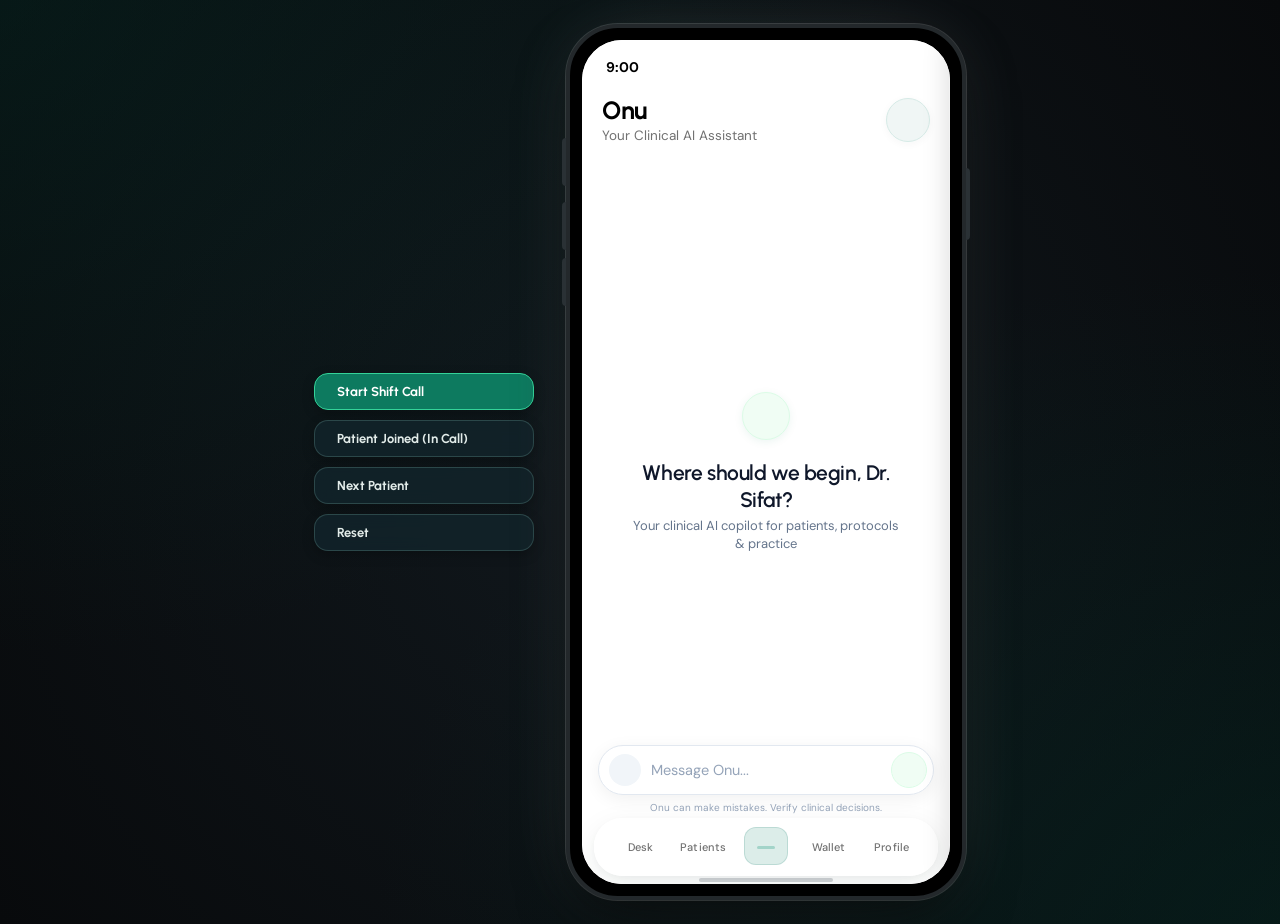
==== commit d065ff8f: "feat(visit-details): redesign patient header, consultation notes, and view more collapsible section" ====
--- a/index.html
+++ b/index.html
@@ -130,17 +130,13 @@
       transition: background 0.3s ease;
     }
 
-    /* Seamless full-screen ambient gradient on phone-screen when Onu is active */
-    .phone-screen:has(#pageOnu.active-page:not(.chat-active)) {
-      background: 
-        radial-gradient(ellipse at 50% 36%, rgba(214, 234, 230, 0.8) 0%, rgba(232, 246, 243, 0.55) 35%, rgba(240, 253, 250, 0.28) 58%, rgba(255, 255, 255, 0) 80%),
-        radial-gradient(circle at 82% 16%, rgba(204, 251, 241, 0.55) 0%, rgba(255, 255, 255, 0) 50%),
-        radial-gradient(circle at 18% 58%, rgba(239, 247, 245, 0.75) 0%, rgba(255, 255, 255, 0) 55%),
-        #FFFFFF !important;
-    }
-
-    .phone-screen:has(#pageOnu.active-page:not(.chat-active)) .status-bar {
-      background: transparent !important;
+    /* Pure white background on phone-screen and status-bar when Onu is active */
+    .phone-screen:has(#pageOnu.active-page) {
+      background: #FFFFFF !important;
+    }
+
+    .phone-screen:has(#pageOnu.active-page) .status-bar {
+      background: #FFFFFF !important;
     }
 
     /* Status Bar */
@@ -6780,67 +6776,82 @@
       flex-shrink: 0;
     }
 
-    /* Patient Profile Card (White background with stroke) */
-    .details-patient-profile-card {
-      background: #FFFFFF !important;
-      border: 1px solid #E2E8F0 !important;
-      border-radius: 16px !important;
-      padding: 14px 16px !important;
-      display: flex;
-      align-items: center;
-      gap: 14px;
+    /* Plain-Text Patient Header (No Box, Non-Collapsible, Name with Age+Gender Underneath) */
+    .details-patient-plain-container {
+      width: 100%;
+      padding: 2px 0 14px 0;
+      border-bottom: 1px solid #F1F5F9;
+      display: flex;
+      flex-direction: column;
+      gap: 3px;
       flex-shrink: 0;
-      box-shadow: none !important;
-    }
-
-    .details-avatar-box {
-      width: 46px;
-      height: 46px;
-      border-radius: 50%;
-      background: #E8F4F1 !important;
-      border: 1px solid #D1E5E1 !important;
-      color: var(--color-primary-btn, #02241F) !important;
-      display: flex;
-      align-items: center;
-      justify-content: center;
-      font-family: var(--font-heading);
-      font-size: 16px;
-      font-weight: 800;
-      flex-shrink: 0;
-      overflow: hidden;
-    }
-
-    .details-avatar-box img {
-      width: 100%;
-      height: 100%;
-      object-fit: cover;
-    }
-
-    .details-patient-main {
-      display: flex;
-      flex-direction: column;
-      gap: 2px;
-      min-width: 0;
-    }
-
-    .details-patient-name {
+    }
+
+    .details-patient-plain-name {
       font-family: var(--font-heading);
       font-size: 17px;
-      font-weight: 800;
+      font-weight: 700;
       color: #0F172A;
       letter-spacing: -0.01em;
-      white-space: nowrap;
-      overflow: hidden;
-      text-overflow: ellipsis;
-    }
-
-    .details-patient-meta {
+      line-height: 1.25;
+    }
+
+    .details-patient-plain-meta {
       font-family: var(--font-body);
-      font-size: 12px;
+      font-size: 12.5px;
       color: #64748B;
-      white-space: nowrap;
-      overflow: hidden;
-      text-overflow: ellipsis;
+      font-weight: 500;
+      line-height: 1.25;
+    }
+
+    .details-meta-pill {
+      display: inline-flex;
+      align-items: center;
+      gap: 5px;
+      background: #F1F5F9;
+      color: #475569;
+      font-family: var(--font-body);
+      font-size: 11.5px;
+      font-weight: 600;
+      padding: 4px 11px;
+      border-radius: 8px;
+    }
+
+    .details-meta-pill.status-prescribed {
+      background: #ECFDF5;
+      color: #059669;
+      font-weight: 700;
+    }
+
+    .details-meta-pill.status-draft {
+      background: #FEF3C7;
+      color: #D97706;
+      font-weight: 700;
+    }
+
+    .details-meta-pill.status-skipped {
+      background: #FEE2E2;
+      color: #DC2626;
+      font-weight: 700;
+    }
+
+    .details-meta-pill.status-incall {
+      background: #D1FAE5;
+      color: #059669;
+      font-weight: 700;
+    }
+
+    .details-meta-chips-strip {
+      display: flex;
+      align-items: center;
+      gap: 8px;
+      flex-wrap: wrap;
+      padding: 2px 0 4px 0;
+    }
+
+    /* Legacy Fallback Classes (Preserved for compatibility) */
+    .details-patient-profile-card {
+      display: none;
     }
 
     /* 3-Column Info Strip (Plain Text, Middle / Center Aligned) */
@@ -6849,8 +6860,11 @@
       grid-template-columns: repeat(3, 1fr);
       gap: 12px;
       width: 100%;
-      padding: 6px 2px 18px 2px;
-      border-bottom: 1px solid #F1F5F9;
+      padding: 12px 6px 14px 6px;
+      background: #F8FAFC;
+      border: 1px solid #E2E8F0;
+      border-radius: 14px;
+      box-sizing: border-box;
       flex-shrink: 0;
       align-items: center;
       justify-items: center;
@@ -7020,6 +7034,7 @@
       flex-shrink: 0;
     }
 
+    .details-clean-section.no-border,
     .details-clean-section:last-child {
       border-bottom: none;
       padding-bottom: 0;
@@ -7059,27 +7074,122 @@
       font-weight: 600 !important;
     }
 
-    /* Consultation Notes Card (Standard Neutral Card Surface #F4F6F8) */
+    /* Consultation Notes Card (Standard Neutral Card Surface #F4F6F8 with Truncation) */
     .details-notes-card {
       background: #F4F6F8 !important;
       border: none !important;
       border-radius: 16px !important;
-      padding: 16px 18px !important;
+      padding: 14px 16px !important;
       display: flex;
       flex-direction: column;
       gap: 8px;
       width: 100%;
       box-sizing: border-box;
       box-shadow: none !important;
+      cursor: pointer;
+      transition: background-color 0.15s ease;
+      user-select: none;
+    }
+
+    .details-notes-card:hover {
+      background: #EEF2F5 !important;
     }
 
     .details-notes-body {
       font-family: var(--font-body);
-      font-size: 14.5px; /* A bit bigger, clear and readable */
+      font-size: 14px;
       line-height: 1.6;
       color: #1E293B;
       font-weight: 400;
       margin: 0;
+      transition: all 0.2s ease;
+    }
+
+    .details-notes-card.is-collapsed .details-notes-body {
+      display: -webkit-box;
+      -webkit-line-clamp: 2;
+      -webkit-box-orient: vertical;
+      overflow: hidden;
+    }
+
+    .details-notes-expand-hint {
+      display: inline-flex;
+      align-items: center;
+      gap: 4px;
+      color: #0D7A5F;
+      font-family: var(--font-heading);
+      font-size: 12px;
+      font-weight: 700;
+      padding-top: 2px;
+    }
+
+    .details-notes-expand-hint i {
+      font-size: 12px;
+      transition: transform 0.2s ease;
+    }
+
+    .details-notes-card:not(.is-collapsed) .details-notes-expand-hint i {
+      transform: rotate(180deg);
+    }
+
+    /* Bottom Collapsible Section: Divider with 'View More' */
+    .details-intake-collapsible-wrap {
+      width: 100%;
+      padding-top: 8px;
+      margin-top: 4px;
+      margin-bottom: 8px;
+      flex-shrink: 0;
+    }
+
+    .details-intake-divider-trigger {
+      display: flex;
+      align-items: center;
+      justify-content: center;
+      gap: 12px;
+      cursor: pointer;
+      user-select: none;
+      padding: 10px 0;
+      transition: opacity 0.15s ease;
+    }
+
+    .details-intake-divider-trigger:hover {
+      opacity: 0.75;
+    }
+
+    .details-intake-divider-line {
+      flex: 1;
+      height: 1px;
+      background: #E2E8F0;
+    }
+
+    .details-intake-divider-content {
+      display: flex;
+      align-items: center;
+      gap: 6px;
+      font-family: var(--font-heading);
+      font-size: 13px;
+      font-weight: 600;
+      color: #64748B;
+      letter-spacing: -0.01em;
+      white-space: nowrap;
+    }
+
+    .details-intake-divider-chevron {
+      font-size: 12px;
+      color: #94A3B8;
+      display: inline-flex;
+      transition: transform 0.2s ease;
+    }
+
+    .details-intake-collapsible-wrap.is-open .details-intake-divider-chevron {
+      transform: rotate(180deg);
+    }
+
+    .details-intake-collapsible-body {
+      display: flex;
+      flex-direction: column;
+      gap: 16px;
+      padding-top: 14px;
     }
 
     /* Pre-Visit Details: Single Card (Soft Warm Neutral Tint for Visual Hierarchy) */
@@ -8454,7 +8564,7 @@
       bottom: 0;
       box-sizing: border-box;
       z-index: 10;
-      padding: 0;
+      padding: 12px 20px 0 20px;
       overflow: hidden;
     }
 
@@ -8462,77 +8572,14 @@
       background: #FFFFFF !important;
     }
 
-    /* Claude / ChatGPT Mobile Top App Bar */
-    .onu-app-bar {
-      height: 52px;
-      padding: 0 16px;
-      display: flex;
-      align-items: center;
-      justify-content: space-between;
-      border-bottom: 1px solid #F1F5F9;
-      background: #FFFFFF;
-      flex-shrink: 0;
-      z-index: 20;
-    }
-
-    .btn-onu-nav-action {
-      width: 36px;
-      height: 36px;
-      border-radius: 50%;
-      background: transparent;
-      border: none;
-      color: #334155;
-      font-size: 20px;
-      display: flex;
-      align-items: center;
-      justify-content: center;
-      cursor: pointer;
-      transition: all 0.16s ease;
-    }
-
-    .btn-onu-nav-action:hover {
-      background: #F1F5F9;
-      color: #0F172A;
-    }
-
-    .btn-onu-nav-action:active {
-      transform: scale(0.95);
-    }
-
-    /* Model Pill / Dropdown Selector (ChatGPT & Claude Style) */
-    .onu-model-pill {
-      display: inline-flex;
-      align-items: center;
-      gap: 6px;
-      padding: 6px 14px;
-      border-radius: 20px;
-      background: #F8FAFC;
-      border: 1px solid #E2E8F0;
-      font-family: var(--font-heading);
-      font-size: 13.5px;
-      font-weight: 600;
-      color: #0F172A;
-      cursor: pointer;
-      transition: all 0.15s ease;
-      user-select: none;
-    }
-
-    .onu-model-pill:hover {
-      background: #F1F5F9;
-      border-color: #CBD5E1;
-    }
-
-    .onu-model-pill i {
-      font-size: 11px;
-      color: #64748B;
-      transition: transform 0.15s ease;
-    }
-
-    .onu-model-dot {
-      width: 6px;
-      height: 6px;
-      border-radius: 50%;
-      background: #0D7A5F;
+    .page-onu .app-header {
+      background: transparent !important;
+    }
+
+    .page-onu .btn-circle-icon {
+      background: #F0F6F5;
+      border: 1px solid #D6EAE6;
+      box-shadow: 0 2px 8px rgba(5, 46, 40, 0.04);
     }
 
     /* Scrollable Content Stream */
@@ -8621,12 +8668,12 @@
       background: #FFFFFF;
       border: 1px solid #E2E8F0;
       border-radius: 14px;
-      padding: 12px 14px;
+      padding: 16px 14px;
       text-align: left;
       cursor: pointer;
       display: flex;
       flex-direction: column;
-      gap: 4px;
+      gap: 10px;
       transition: all 0.16s cubic-bezier(0.16, 1, 0.3, 1);
       box-shadow: 0 1px 3px rgba(0, 0, 0, 0.02);
       user-select: none;
@@ -8644,9 +8691,8 @@
     }
 
     .onu-prompt-icon {
-      font-size: 16px;
+      font-size: 19px;
       color: #0D7A5F;
-      margin-bottom: 2px;
     }
 
     .onu-prompt-title {
@@ -8654,13 +8700,6 @@
       font-size: 13.5px;
       font-weight: 600;
       color: #0F172A;
-      line-height: 1.3;
-    }
-
-    .onu-prompt-sub {
-      font-family: var(--font-body);
-      font-size: 11.5px;
-      color: #64748B;
       line-height: 1.35;
     }
 
@@ -8690,17 +8729,17 @@
     .onu-history-drawer {
       position: absolute;
       top: 0;
-      left: 0;
+      right: 0;
       bottom: 0;
       width: 82%;
       max-width: 320px;
       background: #FFFFFF;
       z-index: 155;
-      transform: translateX(-100%);
+      transform: translateX(100%);
       transition: transform 0.28s cubic-bezier(0.16, 1, 0.3, 1);
       display: flex;
       flex-direction: column;
-      box-shadow: 4px 0 24px rgba(0, 0, 0, 0.12);
+      box-shadow: -4px 0 24px rgba(0, 0, 0, 0.12);
       box-sizing: border-box;
       overflow: hidden;
     }
@@ -9170,8 +9209,8 @@
 
     .onu-artifact-action-btn {
       background: transparent;
-      border: none;
-      color: #64748B;
+      border: 1px solid transparent;
+      color: #475569;
       font-family: var(--font-heading);
       font-size: 11.5px;
       font-weight: 600;
@@ -9179,14 +9218,25 @@
       align-items: center;
       gap: 4px;
       cursor: pointer;
-      padding: 3px 6px;
-      border-radius: 6px;
+      padding: 4px 8px;
+      border-radius: 8px;
       transition: all 0.15s ease;
     }
 
     .onu-artifact-action-btn:hover {
       background: #F1F5F9;
       color: #0F172A;
+    }
+
+    .onu-artifact-action-btn.btn-action-open {
+      color: #0D7A5F;
+      background: #F0FDF4;
+      border-color: #DCFCE7;
+      font-weight: 700;
+    }
+
+    .onu-artifact-action-btn.btn-action-open:hover {
+      background: #DCFCE7;
     }
 
     .onu-artifact-version-tag {
@@ -9433,77 +9483,6 @@
       margin: 0;
       text-align: center;
       pointer-events: auto;
-    }
-
-    /* Model Selector Sheet Items */
-    .model-selector-item {
-      display: flex;
-      align-items: center;
-      justify-content: space-between;
-      padding: 12px 14px;
-      border-radius: 14px;
-      border: 1.5px solid #E2E8F0;
-      background: #FFFFFF;
-      cursor: pointer;
-      transition: all 0.15s ease;
-    }
-
-    .model-selector-item:hover {
-      background: #F8FAFC;
-      border-color: #CBD5E1;
-    }
-
-    .model-selector-item.active {
-      border-color: #0D7A5F;
-      background: #F0FDF4;
-    }
-
-    .model-item-left {
-      display: flex;
-      align-items: center;
-      gap: 12px;
-      min-width: 0;
-    }
-
-    .model-item-icon {
-      width: 36px;
-      height: 36px;
-      border-radius: 10px;
-      background: #E8F5F1;
-      color: #0D7A5F;
-      display: flex;
-      align-items: center;
-      justify-content: center;
-      font-size: 18px;
-      flex-shrink: 0;
-    }
-
-    .model-item-meta {
-      display: flex;
-      flex-direction: column;
-      gap: 2px;
-      min-width: 0;
-    }
-
-    .model-item-title {
-      font-family: var(--font-heading);
-      font-size: 14px;
-      font-weight: 600;
-      color: #0F172A;
-      line-height: 1.25;
-    }
-
-    .model-item-desc {
-      font-family: var(--font-body);
-      font-size: 11.5px;
-      color: #64748B;
-      line-height: 1.3;
-    }
-
-    .model-item-check {
-      color: #0D7A5F;
-      font-size: 18px;
-      flex-shrink: 0;
     }
 
     /* Attachment Bottom Sheet Items */
@@ -11893,25 +11872,21 @@
                ======================================================= -->
           <div class="app-page page-onu active-page" id="pageOnu">
             
-            <!-- ChatGPT & Claude Mobile Top App Bar -->
-            <div class="onu-app-bar">
-              <button class="btn-onu-nav-action" onclick="openOnuHistoryDrawer()" title="Chat History" aria-label="Open History Drawer">
-                <i class="ph ph-sidebar-simple"></i>
-              </button>
-              <button class="onu-model-pill" onclick="openOnuModelSelector()" title="Switch Model" aria-label="Switch Model">
-                <span class="onu-model-dot"></span>
-                <span id="onuActiveModelLabel">Onu 3.5</span>
-                <i class="ph ph-caret-down"></i>
-              </button>
-              <button class="btn-onu-nav-action" onclick="startNewOnuChat()" title="New Chat" aria-label="New Chat">
-                <i class="ph ph-note-pencil"></i>
+            <!-- Unified Universal App Header (Consistent with Desk & Patients, Right-Hand Reach) -->
+            <div class="app-header">
+              <div class="header-text">
+                <h1 class="header-title">Onu</h1>
+                <p class="header-subtitle">Your Clinical AI Assistant</p>
+              </div>
+              <button class="btn-circle-icon" onclick="openOnuHistoryDrawer()" title="Chat History" aria-label="Open History Drawer">
+                <i class="ph ph-clock-counter-clockwise"></i>
               </button>
             </div>
 
             <!-- Scrollable Content Area -->
             <div class="onu-content-area" id="onuChatScrollArea">
               
-              <!-- Welcome State View (ChatGPT & Claude Mobile Standard) -->
+              <!-- Welcome State View (Minimal Clean Standard) -->
               <div class="onu-welcome-container" id="onuWelcomeView">
                 <div class="onu-brand-mark">
                   <i class="ph-fill ph-sparkle"></i>
@@ -11919,30 +11894,6 @@
                 <div class="onu-hero-greeting">
                   <h2 class="onu-greeting-name">Where should we begin, Dr. Sifat?</h2>
                   <p class="onu-greeting-sub">Your clinical AI copilot for patients, protocols & practice</p>
-                </div>
-
-                <!-- 4 Prompt Suggestion Cards (2x2 Grid) -->
-                <div class="onu-prompt-grid">
-                  <div class="onu-prompt-card" onclick="askOnuPreset('How many patients in my shift queue today?')">
-                    <i class="ph ph-clipboard-text onu-prompt-icon"></i>
-                    <span class="onu-prompt-title">Summarize today's queue</span>
-                    <span class="onu-prompt-sub">Review 6 patients in Shift 1</span>
-                  </div>
-                  <div class="onu-prompt-card" onclick="askOnuPreset('Recap my last consultation with Alif Khan')">
-                    <i class="ph ph-user onu-prompt-icon"></i>
-                    <span class="onu-prompt-title">Recap Alif Khan's visit</span>
-                    <span class="onu-prompt-sub">Viral pharyngitis diagnosis & Rx</span>
-                  </div>
-                  <div class="onu-prompt-card" onclick="askOnuPreset('Clinical Hypertension Management Guidelines')">
-                    <i class="ph ph-heartbeat onu-prompt-icon"></i>
-                    <span class="onu-prompt-title">Hypertension protocol</span>
-                    <span class="onu-prompt-sub">AHA/ACC dosage & triage</span>
-                  </div>
-                  <div class="onu-prompt-card" onclick="askOnuPreset('How much money did I make today and this week?')">
-                    <i class="ph ph-wallet onu-prompt-icon"></i>
-                    <span class="onu-prompt-title">Financial summary</span>
-                    <span class="onu-prompt-sub">This month's earnings & payouts</span>
-                  </div>
                 </div>
               </div>
 
@@ -12738,33 +12689,10 @@
               </button>
             </div>
 
-            <!-- Patient Profile Hero Card -->
-            <div class="details-patient-profile-card">
-              <div class="details-avatar-box" id="detAvatarBox">
-                <i class="ph ph-user"></i>
-              </div>
-              <div class="details-patient-main">
-                <h2 class="details-patient-name" id="detPatientName">Farzana Khan</h2>
-                <span class="details-patient-meta" id="detPatientMeta">31 Yrs • Female</span>
-              </div>
-            </div>
-
-            <!-- Dynamic Top Meta Strip: Status/Serial/Type for upcoming/draft/skipped OR Completed Visit Card for prescribed/completed & visit log -->
-            <div id="detTopMetaContainer" class="details-top-meta-wrap">
-              <div class="details-info-grid">
-                <div class="details-info-item">
-                  <span class="details-info-label">Status</span>
-                  <span class="details-info-val" id="detStatusVal">In Queue</span>
-                </div>
-                <div class="details-info-item">
-                  <span class="details-info-label">Serial</span>
-                  <span class="details-info-val" id="detSerialVal">#2</span>
-                </div>
-                <div class="details-info-item">
-                  <span class="details-info-label">Type</span>
-                  <span class="details-info-val" id="detTypeVal">Initial</span>
-                </div>
-              </div>
+            <!-- Plain-Text Patient Header (No Box, Non-Collapsible, Name with Age+Gender Underneath) -->
+            <div class="details-patient-plain-container" id="detPatientPlainContainer">
+              <span class="details-patient-plain-name" id="detPatientName">Farzana Khan</span>
+              <span class="details-patient-plain-meta" id="detPatientMeta">31 Yrs, Female</span>
             </div>
 
             <!-- Dynamic Decluttered Sections Container -->
@@ -13519,13 +13447,6 @@
             <!-- Dynamically populated categorized items (Today, Yesterday, Previous 7 Days) -->
           </div>
 
-          <div class="onu-drawer-footer-user">
-            <img src="https://images.unsplash.com/photo-1622253692010-333f2da6031d?w=300&auto=format&fit=crop&q=80" alt="Dr. Sifat" class="onu-drawer-user-avatar">
-            <div class="onu-drawer-user-meta">
-              <span class="onu-drawer-user-name">Dr. Sifat Khan</span>
-              <span class="onu-drawer-user-badge">Clinical Copilot Pro</span>
-            </div>
-          </div>
         </div>
 
         <!-- =======================================================
@@ -14414,56 +14335,6 @@
           </div>
         </div>
 
-        <!-- =======================================================
-             12D. ONU AI MODEL SELECTOR BOTTOM SHEET (CHATGPT / CLAUDE MOBILE)
-             ======================================================= -->
-        <div class="bottom-sheet" id="onuModelSelectorSheet" style="z-index: 155;">
-          <div class="sheet-drag-handle"></div>
-          <div class="sheet-top-row">
-            <div class="sheet-badge-icon">
-              <i class="ph ph-cpu"></i>
-            </div>
-            <button type="button" class="btn-circle-icon" onclick="closeOnuModelSelector()" aria-label="Close Model Switcher">
-              <i class="ph ph-x"></i>
-            </button>
-          </div>
-          <div class="sheet-hero-header">
-            <h2 class="sheet-editorial-title" style="font-size: 20px;">AI Model</h2>
-            <p class="sheet-minimal-subtitle">Select intelligence engine for clinical copilot</p>
-          </div>
-          <div class="model-selector-list" style="display: flex; flex-direction: column; gap: 8px; margin-top: 10px;">
-            <div class="model-selector-item active" id="modelItem_onu35" onclick="selectOnuModel('Onu 3.5')">
-              <div class="model-item-left">
-                <div class="model-item-icon"><i class="ph-fill ph-lightning"></i></div>
-                <div class="model-item-meta">
-                  <span class="model-item-title">Onu 3.5</span>
-                  <span class="model-item-desc">Fast daily triage & rapid consultation notes</span>
-                </div>
-              </div>
-              <i class="ph-bold ph-check model-item-check" id="modelCheck_onu35"></i>
-            </div>
-            <div class="model-selector-item" id="modelItem_onuPro" onclick="selectOnuModel('Onu Pro')">
-              <div class="model-item-left">
-                <div class="model-item-icon" style="background: #EEF2F6; color: #1E293B;"><i class="ph-fill ph-brain"></i></div>
-                <div class="model-item-meta">
-                  <span class="model-item-title">Onu Clinical Pro</span>
-                  <span class="model-item-desc">Deep diagnostic reasoning & multi-drug pathology</span>
-                </div>
-              </div>
-              <i class="ph-bold ph-check model-item-check" id="modelCheck_onuPro" style="display: none;"></i>
-            </div>
-            <div class="model-selector-item" id="modelItem_onuLive" onclick="selectOnuModel('Onu Live Voice')">
-              <div class="model-item-left">
-                <div class="model-item-icon" style="background: #F0FDF4; color: #0D7A5F;"><i class="ph-fill ph-waveform"></i></div>
-                <div class="model-item-meta">
-                  <span class="model-item-title">Onu Live Voice</span>
-                  <span class="model-item-desc">Real-time bidirectional hands-free audio assistant</span>
-                </div>
-              </div>
-              <i class="ph-bold ph-check model-item-check" id="modelCheck_onuLive" style="display: none;"></i>
-            </div>
-          </div>
-        </div>
 
         <!-- =======================================================
              12E. ONU ATTACHMENT BOTTOM SHEET (CLAUDE / CHATGPT MOBILE)
@@ -14531,10 +14402,14 @@
           <div id="artifactModalContentBody" style="padding: 10px 0 20px 0; font-family: var(--font-body); font-size: 14px; color: #1E293B; line-height: 1.6; overflow-y: auto; max-height: 55vh;">
             <!-- Dynamically populated -->
           </div>
-          <div class="sheet-actions-group">
-            <button type="button" class="btn-sheet-confirm" onclick="shareCurrentArtifactModal()">
-              <i class="ph ph-share-network"></i>
-              <span>Share Artifact</span>
+          <div class="sheet-actions-group" style="display: flex; gap: 10px; width: 100%;">
+            <button type="button" class="btn-sheet-cancel" style="flex: 1; height: 48px; border-radius: 100px; display: flex; align-items: center; justify-content: center; gap: 8px; font-weight: 700; margin: 0;" onclick="copyCurrentArtifactModal()">
+              <i class="ph ph-copy" style="font-size: 16px;"></i>
+              <span>Copy</span>
+            </button>
+            <button type="button" class="btn-sheet-confirm" style="flex: 1; height: 48px; border-radius: 100px; display: flex; align-items: center; justify-content: center; gap: 8px; font-weight: 700;" onclick="shareCurrentArtifactModal()">
+              <i class="ph ph-share-network" style="font-size: 16px;"></i>
+              <span>Share</span>
             </button>
           </div>
         </div>
@@ -16497,7 +16372,6 @@
     // =======================================================
     // ONU CLINICAL AI COPILOT CONTROLLER (CHATGPT & CLAUDE MOBILE SPEC)
     // =======================================================
-    let activeOnuModel = 'Onu 3.5';
     let lastUserQuery = '';
     let currentActiveArtifactId = null;
 
@@ -16518,55 +16392,6 @@
     let longPressTimer = null;
     let isLongPressTriggered = false;
     let activeContextMenuThreadId = null;
-
-    // Model Selector Handlers (ChatGPT / Claude mobile)
-    function openOnuModelSelector() {
-      const backdrop = document.getElementById('modalBackdrop');
-      const sheet = document.getElementById('onuModelSelectorSheet');
-      if (backdrop) backdrop.classList.add('active');
-      if (sheet) sheet.classList.add('active');
-    }
-
-    function closeOnuModelSelector() {
-      const sheet = document.getElementById('onuModelSelectorSheet');
-      if (sheet) sheet.classList.remove('active');
-      const backdrop = document.getElementById('modalBackdrop');
-      if (backdrop) backdrop.classList.remove('active');
-    }
-
-    function selectOnuModel(modelName) {
-      activeOnuModel = modelName;
-      const label = document.getElementById('onuActiveModelLabel');
-      if (label) label.textContent = modelName;
-
-      // Update checkmarks in sheet
-      const models = [
-        { id: 'onu35', name: 'Onu 3.5' },
-        { id: 'onuPro', name: 'Onu Pro' },
-        { id: 'onuLive', name: 'Onu Live Voice' }
-      ];
-
-      models.forEach(m => {
-        const item = document.getElementById(`modelItem_${m.id}`);
-        const check = document.getElementById(`modelCheck_${m.id}`);
-        if (item) {
-          if (m.name === modelName) {
-            item.classList.add('active');
-            if (check) check.style.display = 'block';
-          } else {
-            item.classList.remove('active');
-            if (check) check.style.display = 'none';
-          }
-        }
-      });
-
-      closeOnuModelSelector();
-      showToast(`Model switched to ${modelName}`);
-
-      if (modelName === 'Onu Live Voice') {
-        setTimeout(() => openLiveVoiceBotModal(), 300);
-      }
-    }
 
     // Attachment Menu Handlers
     function openOnuAttachMenu() {
@@ -16879,16 +16704,17 @@
                 <h4 class="onu-artifact-title">${escapeHtml(title)}</h4>
               </div>
             </div>
-            <button type="button" class="onu-artifact-view-pill" onclick="event.stopPropagation(); openClaudeArtifactModal('${id}')">
-              <span>Open</span>
-              <i class="ph ph-arrow-up-right"></i>
-            </button>
-          </div>
-          <div class="onu-artifact-body">
+            <i class="ph ph-caret-right" style="color: #94A3B8; font-size: 15px; margin-left: auto;"></i>
+          </div>
+          <div class="onu-artifact-body" onclick="openClaudeArtifactModal('${id}')">
             ${summaryHtml}
           </div>
           <div class="onu-artifact-footer">
             <div class="onu-artifact-actions">
+              <button type="button" class="onu-artifact-action-btn btn-action-open" onclick="openClaudeArtifactModal('${id}')">
+                <i class="ph ph-arrow-up-right"></i>
+                <span>Open</span>
+              </button>
               <button type="button" class="onu-artifact-action-btn" onclick="copyArtifactCard('${id}')">
                 <i class="ph ph-copy"></i>
                 <span>Copy</span>
@@ -16898,7 +16724,7 @@
                 <span>Share</span>
               </button>
             </div>
-            <span class="onu-artifact-version-tag">${version || 'v1.0 • Clinical Protocol'}</span>
+            <span class="onu-artifact-version-tag">${version || 'Clinical Protocol • 2026'}</span>
           </div>
         </div>
       `;
@@ -17202,7 +17028,6 @@
     // Contextual Clinical Response Engine with Claude-Style Artifacts
     function generateOnuClinicalResponse(query) {
       const q = query.toLowerCase();
-      const modelBadge = activeOnuModel === 'Onu Pro' ? 'Pro Clinical Reasoning' : 'Onu 3.5 Copilot';
 
       // Reusable Assistant Actions HTML
       const actionToolbarHtml = `
@@ -17635,7 +17460,7 @@
         type: 'PRACTICE BRIEF',
         title: `Clinical Inquiry: "${query.length > 28 ? query.substring(0, 28) + '...' : query}"`,
         icon: 'ph ph-sparkle',
-        version: `${modelBadge}`,
+        version: 'Clinical Protocol • 2026',
         summaryHtml: `
           <div style="font-size: 13px; color: #334155; line-height: 1.55;">
             <p style="margin: 0 0 6px 0;"><strong>Cohort Analysis:</strong> Reviewed active shift queue and patient histories matching your query.</p>
@@ -19981,13 +19806,9 @@
 
     let appointmentDetailsBackTarget = 'appointments';
 
-    // Appointment / Visit Details Top Meta Renderer
-    function renderAppointmentTopMeta(appt, effectiveStatus) {
-      const container = document.getElementById('detTopMetaContainer');
-      if (!container) return;
-
+    // Helper to generate Meta Chips / Details Info Strip HTML
+    function getAppointmentMetaChipsHtml(appt, effectiveStatus) {
       if (effectiveStatus === 'prescribed') {
-        // COMPLETED VISIT: Clean 3-Column Info Strip (Status | Date | Type) matching Image 3, middle-aligned, plain text, no box/border
         let dateVal = 'Sep 29';
         if (appt.consultationDate) {
           dateVal = appt.consultationDate.replace('Today, ', '').replace(/,\s*\d{4}/, '').trim();
@@ -20002,66 +19823,81 @@
                            (appt.icon && (appt.icon.includes('users') || appt.icon.includes('user')));
         const typeVal = isInPerson ? 'In-Person' : 'Video Call';
 
-        container.innerHTML = `
-          <div class="details-info-grid">
-            <div class="details-info-item">
-              <span class="details-info-label">Status</span>
-              <span class="details-info-val status-prescribed" id="detStatusVal">Completed</span>
-            </div>
-            <div class="details-info-item">
-              <span class="details-info-label">Date</span>
-              <span class="details-info-val" id="detDateVal">${dateVal}</span>
-            </div>
-            <div class="details-info-item">
-              <span class="details-info-label">Type</span>
-              <span class="details-info-val" id="detTypeVal">${typeVal}</span>
-            </div>
+        return `
+          <div class="details-meta-chips-strip">
+            <span class="details-meta-pill status-prescribed"><i class="ph-fill ph-check-circle"></i> Completed</span>
+            <span class="details-meta-pill"><i class="ph ph-calendar"></i> ${dateVal}</span>
+            <span class="details-meta-pill"><i class="ph ${isInPerson ? 'ph-user' : 'ph-video-camera'}"></i> ${typeVal}</span>
           </div>
         `;
       } else {
-        // UPCOMING / QUEUED / DRAFT RX / SKIPPED / ABSENT / REQUEUED / IN CALL: 3-Column Info Strip
         let statusLabel = 'In Queue';
-        let statusClass = 'details-info-val';
+        let statusClass = 'details-meta-pill';
 
         if (effectiveStatus === 'draft_rx') {
           statusLabel = 'Draft Rx';
-          statusClass = 'details-info-val status-draft';
+          statusClass = 'details-meta-pill status-draft';
         } else if (effectiveStatus === 'cancelled' || effectiveStatus === 'declined') {
           statusLabel = 'Cancelled';
-          statusClass = 'details-info-val status-skipped';
+          statusClass = 'details-meta-pill status-skipped';
         } else if (effectiveStatus === 'absent') {
           statusLabel = 'Absent';
-          statusClass = 'details-info-val status-skipped';
+          statusClass = 'details-meta-pill status-skipped';
         } else if (effectiveStatus === 'requeued') {
           statusLabel = 'Re-queued';
-          statusClass = 'details-info-val status-draft';
+          statusClass = 'details-meta-pill status-draft';
         } else if (effectiveStatus === 'skipped') {
           statusLabel = 'Skipped';
-          statusClass = 'details-info-val status-skipped';
+          statusClass = 'details-meta-pill status-skipped';
         } else if (effectiveStatus === 'in_call') {
           statusLabel = 'In Call';
-          statusClass = 'details-info-val status-incall';
+          statusClass = 'details-meta-pill status-incall';
         }
 
         const serialVal = appt.serial || '#1';
         const typeVal = (appt.type || 'Initial').replace(' Consultation', '');
 
-        container.innerHTML = `
-          <div class="details-info-grid">
-            <div class="details-info-item">
-              <span class="details-info-label">Status</span>
-              <span class="${statusClass}" id="detStatusVal">${statusLabel}</span>
-            </div>
-            <div class="details-info-item">
-              <span class="details-info-label">Serial</span>
-              <span class="details-info-val" id="detSerialVal">${serialVal}</span>
-            </div>
-            <div class="details-info-item">
-              <span class="details-info-label">Type</span>
-              <span class="details-info-val" id="detTypeVal">${typeVal}</span>
-            </div>
+        return `
+          <div class="details-meta-chips-strip">
+            <span class="${statusClass}">${statusLabel}</span>
+            <span class="details-meta-pill">Serial ${serialVal}</span>
+            <span class="details-meta-pill">${typeVal}</span>
           </div>
         `;
+      }
+    }
+
+    function renderAppointmentTopMeta(appt, effectiveStatus) {
+      // Legacy wrapper hook - chips are now rendered inside View More section
+      const container = document.getElementById('detPatientCollapsibleMeta');
+      if (container) {
+        container.innerHTML = getAppointmentMetaChipsHtml(appt, effectiveStatus);
+      }
+    }
+
+    // Toggle Consultation Notes Truncation
+    function toggleConsultationNotes() {
+      const card = document.getElementById('detNotesCard');
+      const label = document.getElementById('detNotesToggleLabel');
+      if (!card) return;
+
+      const isCollapsed = card.classList.toggle('is-collapsed');
+      if (label) {
+        label.textContent = isCollapsed ? 'Read full note' : 'Show less';
+      }
+    }
+
+    // Toggle More Details (Pre-Visit Details & Documents) Collapsible Accordion
+    function toggleIntakeDocsSection() {
+      const wrap = document.getElementById('detIntakeCollapsibleWrap');
+      const body = document.getElementById('detIntakeCollapsibleBody');
+      const text = document.getElementById('detIntakeToggleText');
+      if (!wrap || !body) return;
+
+      const isOpen = wrap.classList.toggle('is-open');
+      body.style.display = isOpen ? 'flex' : 'none';
+      if (text) {
+        text.textContent = isOpen ? 'View Less' : 'View More';
       }
     }
 
@@ -20082,15 +19918,11 @@
         pageTitleEl.textContent = (effectiveStatus === 'prescribed') ? 'Visit Details' : 'Appointment Details';
       }
 
-      // Patient Demographics
-      document.getElementById('detPatientName').textContent = appt.name;
-      document.getElementById('detPatientMeta').textContent = `${appt.age} Yrs • ${appt.gender}`;
-      const initials = appt.initials || (appt.name ? appt.name.split(' ').map(n => n[0]).join('').substring(0, 2).toUpperCase() : 'PT');
-      const detAvatarBox = document.getElementById('detAvatarBox');
-      if (detAvatarBox) detAvatarBox.textContent = initials;
-
-      // Render Dynamic Top Meta: Completed Card for 'prescribed', 3-Info Strip for others
-      renderAppointmentTopMeta(appt, effectiveStatus);
+      // Patient Demographics (Plain-Text Minimalist Standard)
+      const nameEl = document.getElementById('detPatientName');
+      const metaTextEl = document.getElementById('detPatientMeta');
+      if (nameEl) nameEl.textContent = appt.name;
+      if (metaTextEl) metaTextEl.textContent = `${appt.age} Yrs, ${appt.gender}`;
 
       // Render Dynamic Decluttered Sections in Strict Relevance Order
       renderAppointmentDetailsSections(appt, effectiveStatus);
@@ -20205,12 +20037,11 @@
       const pageTitleEl = document.querySelector('#pageAppointmentDetails .page-top-title');
       if (pageTitleEl) pageTitleEl.textContent = 'Visit Details';
 
-      // Patient Demographics
-      document.getElementById('detPatientName').textContent = pat.name;
-      document.getElementById('detPatientMeta').textContent = `${pat.age} Yrs • ${pat.gender}`;
-
-      // Render Top Meta: Completed Visit Meta Card
-      renderAppointmentTopMeta(visitAppt, 'prescribed');
+      // Patient Demographics (Plain-Text Minimalist Standard)
+      const nameEl = document.getElementById('detPatientName');
+      const metaTextEl = document.getElementById('detPatientMeta');
+      if (nameEl) nameEl.textContent = pat.name;
+      if (metaTextEl) metaTextEl.textContent = `${pat.age} Yrs, ${pat.gender}`;
 
       // Render Dynamic Decluttered Sections
       renderAppointmentDetailsSections(visitAppt, 'prescribed');
@@ -20262,15 +20093,19 @@
         </div>
       `;
 
-      // 2. Consultation Notes Component (AI Note in dark green)
+      // 2. Consultation Notes Component (Truncated with click-to-expand)
       const notesSectionHtml = `
         <div class="details-clean-section">
           <div class="details-clean-header">
             <span class="details-clean-title">Consultation Notes</span>
             <span class="details-plain-tag tag-ai-note">AI Note</span>
           </div>
-          <div class="details-notes-card">
-            <p class="details-notes-body">${appt.consultationNotes || 'Patient presented with acute viral pharyngitis, throat irritation, and mild frontal cephalalgia for 3 days. Throat examination shows mild erythema without tonsillar exudate. Prescribed Paracetamol 500mg, warm saline gargles thrice daily, and vocal rest. Advised to stay hydrated and follow up if symptoms persist beyond 5 days.'}</p>
+          <div class="details-notes-card is-collapsed" id="detNotesCard" onclick="toggleConsultationNotes()" role="button" tabindex="0" title="Tap to expand notes">
+            <p class="details-notes-body" id="detNotesBody">${appt.consultationNotes || 'Patient presented with acute viral pharyngitis, throat irritation, and mild frontal cephalalgia for 3 days. Throat examination shows mild erythema without tonsillar exudate. Prescribed Paracetamol 500mg, warm saline gargles thrice daily, and vocal rest. Advised to stay hydrated and follow up if symptoms persist beyond 5 days.'}</p>
+            <div class="details-notes-expand-hint">
+              <span id="detNotesToggleLabel">Read full note</span>
+              <i class="ph ph-caret-down" id="detNotesToggleIcon"></i>
+            </div>
           </div>
         </div>
       `;
@@ -20353,8 +20188,53 @@
 
       // Order dynamically by patient status!
       if (effectiveStatus === 'prescribed') {
-        // TOP: Issued Prescription -> Consultation Notes -> Pre-visit Details -> Patient Documents
-        container.innerHTML = rxSectionHtml + notesSectionHtml + preVisitHtml + docsSectionHtml;
+        // TOP HIERARCHY: Issued Prescription -> Consultation Notes (Truncated, no bottom border) -> Collapsible More Details at Bottom
+        const metaChipsHtml = getAppointmentMetaChipsHtml(appt, effectiveStatus);
+        const metaSectionHtml = `
+          <div class="details-clean-section">
+            <div class="details-clean-header">
+              <span class="details-clean-title">Consultation Info</span>
+            </div>
+            ${metaChipsHtml}
+          </div>
+        `;
+
+        // Consultation Notes without bottom divider border (since View More divider line directly follows)
+        const notesSectionNoBorderHtml = `
+          <div class="details-clean-section no-border">
+            <div class="details-clean-header">
+              <span class="details-clean-title">Consultation Notes</span>
+              <span class="details-plain-tag tag-ai-note">AI Note</span>
+            </div>
+            <div class="details-notes-card is-collapsed" id="detNotesCard" onclick="toggleConsultationNotes()" role="button" tabindex="0" title="Tap to expand notes">
+              <p class="details-notes-body" id="detNotesBody">${appt.consultationNotes || 'Patient presented with acute viral pharyngitis, throat irritation, and mild frontal cephalalgia for 3 days. Throat examination shows mild erythema without tonsillar exudate. Prescribed Paracetamol 500mg, warm saline gargles thrice daily, and vocal rest. Advised to stay hydrated and follow up if symptoms persist beyond 5 days.'}</p>
+              <div class="details-notes-expand-hint">
+                <span id="detNotesToggleLabel">Read full note</span>
+                <i class="ph ph-caret-down" id="detNotesToggleIcon"></i>
+              </div>
+            </div>
+          </div>
+        `;
+
+        const collapsibleIntakeDocsHtml = `
+          <div class="details-intake-collapsible-wrap" id="detIntakeCollapsibleWrap">
+            <div class="details-intake-divider-trigger" onclick="toggleIntakeDocsSection()" role="button" tabindex="0" aria-label="Toggle More Details">
+              <div class="details-intake-divider-line"></div>
+              <div class="details-intake-divider-content">
+                <span id="detIntakeToggleText">View More</span>
+                <i class="ph ph-caret-down details-intake-divider-chevron" id="detIntakeChevron"></i>
+              </div>
+              <div class="details-intake-divider-line"></div>
+            </div>
+            <div class="details-intake-collapsible-body" id="detIntakeCollapsibleBody" style="display: none;">
+              ${metaSectionHtml}
+              ${preVisitHtml}
+              ${docsSectionHtml}
+            </div>
+          </div>
+        `;
+
+        container.innerHTML = rxSectionHtml + notesSectionNoBorderHtml + collapsibleIntakeDocsHtml;
       } else if (effectiveStatus === 'draft_rx') {
         // TOP: Consultation Notes -> Pre-visit Details -> Patient Documents
         container.innerHTML = notesSectionHtml + preVisitHtml + docsSectionHtml;
